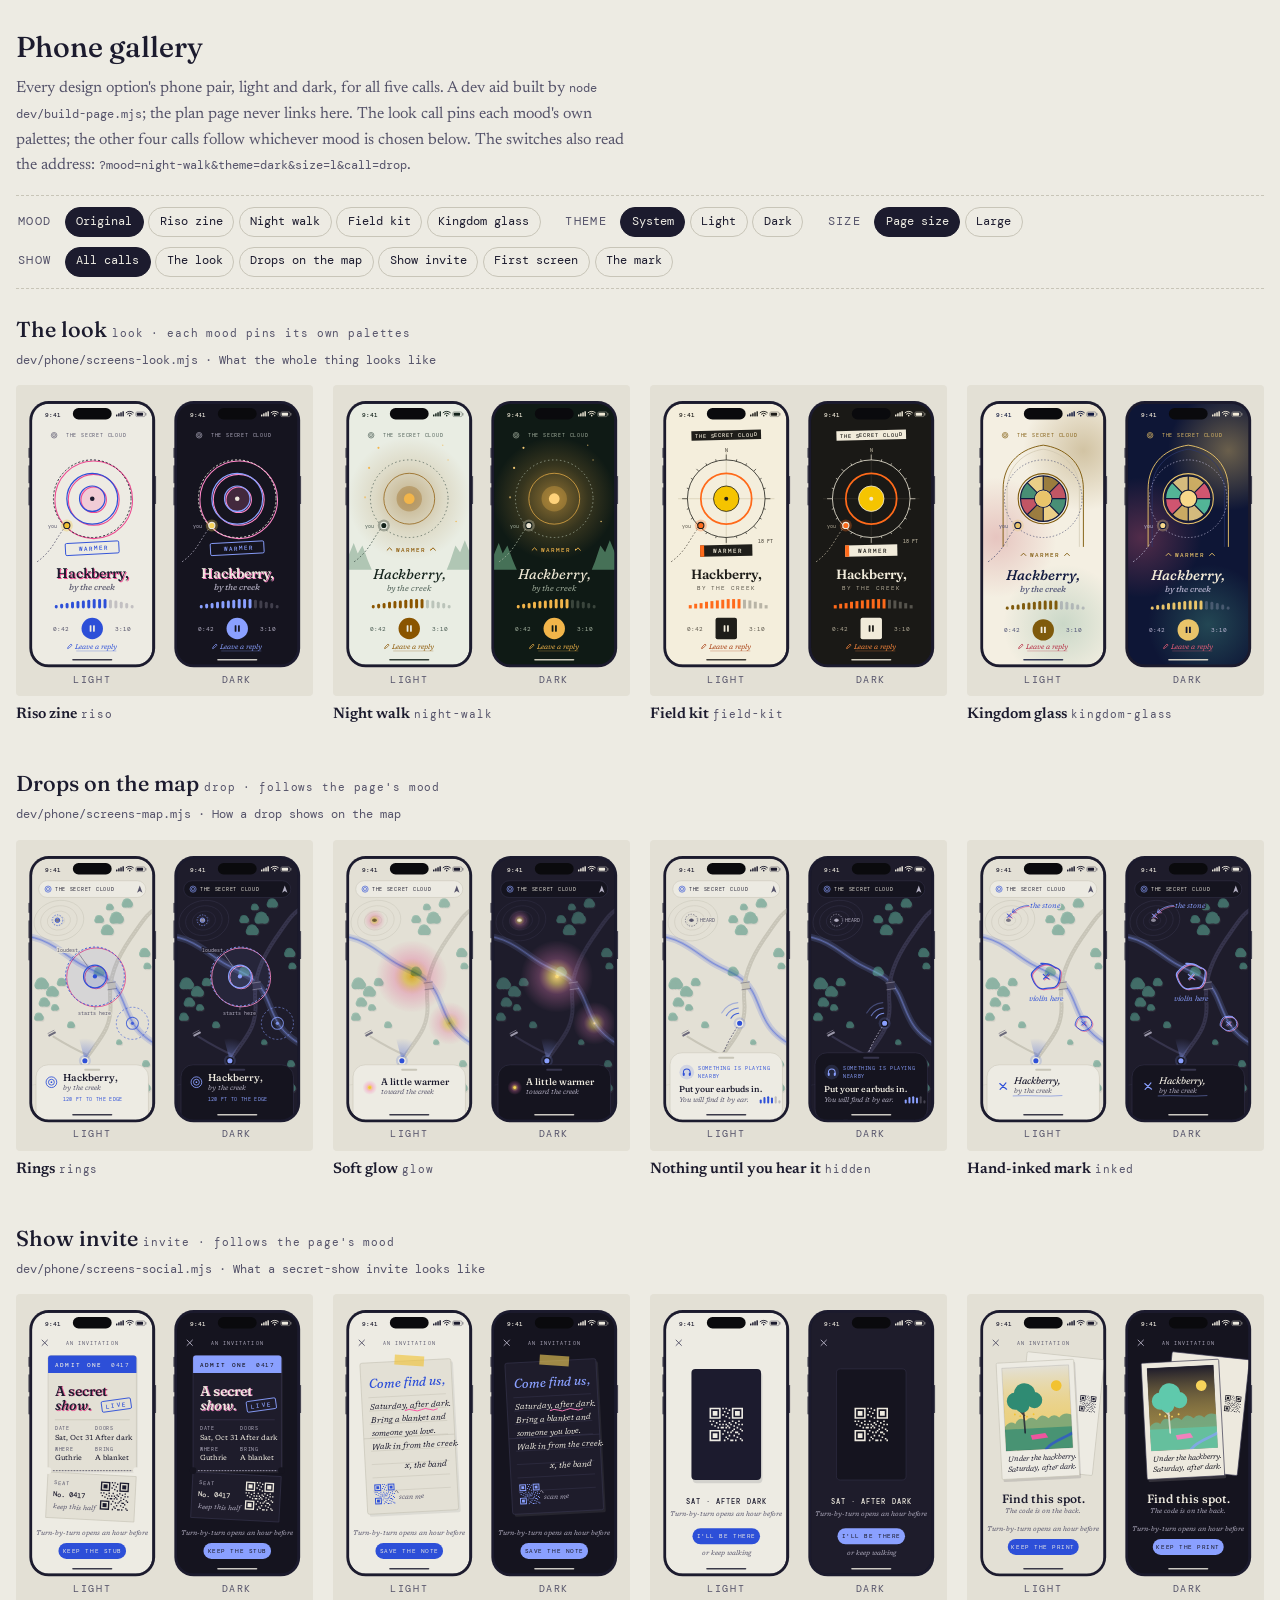
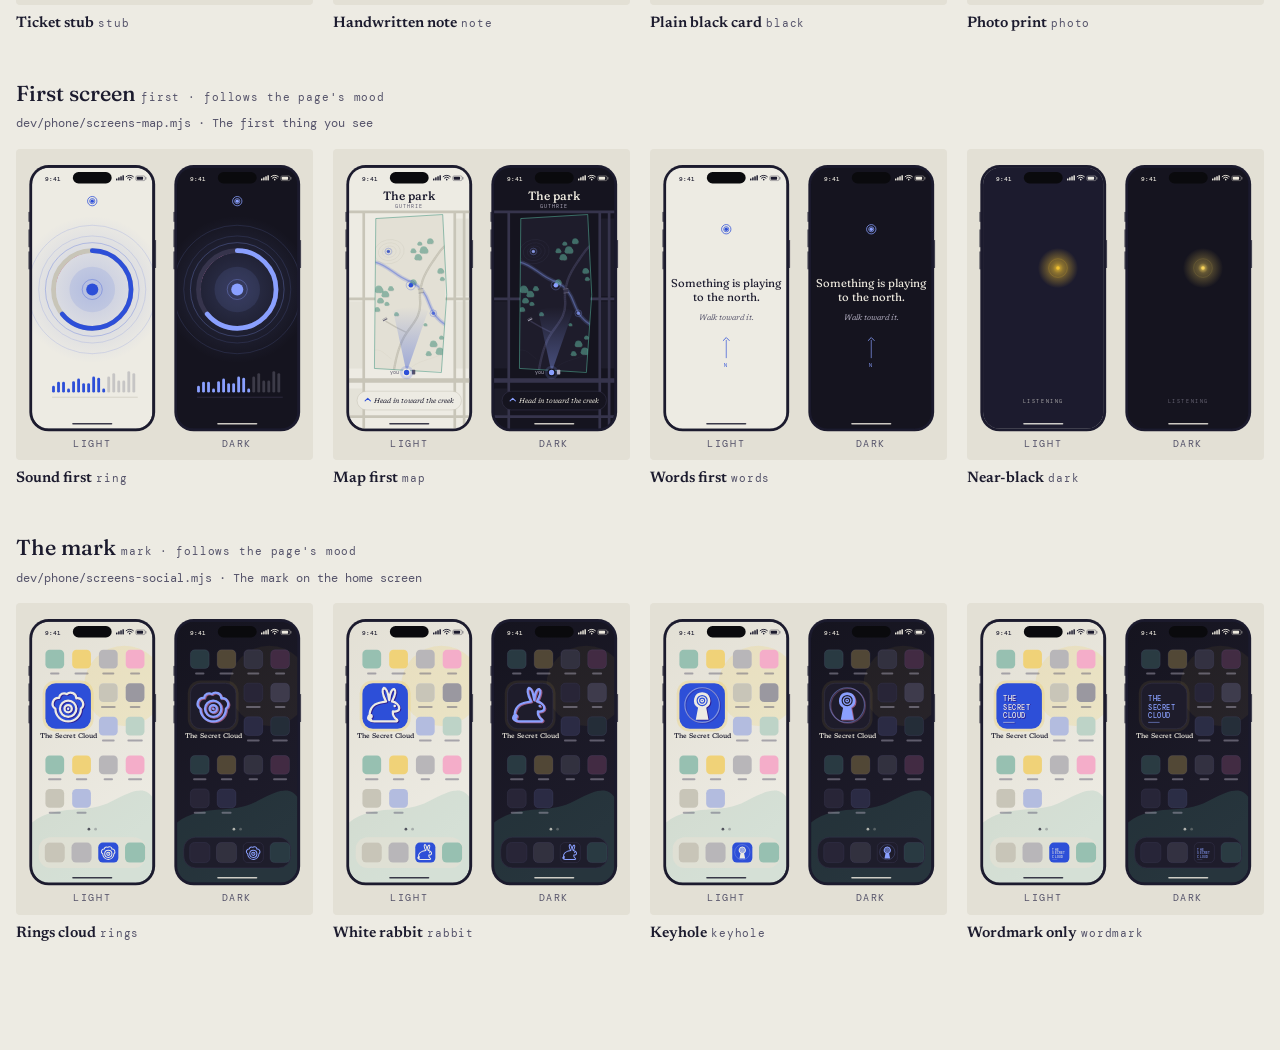
==== dev/phone-gallery.html @ 0e3165d3 "Add design calls with iPhone mockups, mood previews and auto-update Five quiet design calls let Kell" ====
<!doctype html>
<html lang="en">
<head>
  <meta charset="utf-8">
  <meta name="viewport" content="width=device-width, initial-scale=1, viewport-fit=cover">
  <meta name="robots" content="noindex, nofollow">
  <title>Phone gallery</title>
  <link rel="preconnect" href="https://fonts.googleapis.com">
  <link rel="preconnect" href="https://fonts.gstatic.com" crossorigin>
  <link href="https://fonts.googleapis.com/css2?family=DM+Mono:wght@400;500&family=Fraunces:ital,opsz,wght,SOFT,WONK@0,9..144,300..900,0..100,0..1;1,9..144,300..900,0..100,0..1&family=Newsreader:ital,opsz,wght@0,6..72,400..600;1,6..72,400..600&display=swap" rel="stylesheet">
  <link rel="stylesheet" href="../assets/site.css?v=8facd25983">
  <script>
(function () {
  var q = new URLSearchParams(location.search);
  var r = document.documentElement;
  var m = q.get("mood"), t = q.get("theme"), s = q.get("size"), c = q.get("call");
  if (m && ["riso","night-walk","field-kit","kingdom-glass"].indexOf(m) > -1) r.setAttribute("data-mood", m);
  if (t === "light" || t === "dark") r.setAttribute("data-theme", t);
  if (s === "l") r.setAttribute("data-size", "l");
  if (c) r.setAttribute("data-call", c);
})();
  </script>
  <style>
    .gal { max-width: 84rem; margin: 0 auto; padding: 1.5rem max(16px, env(safe-area-inset-left, 0px)) 4rem; }
    .gal h1 { margin: 0 0 .4rem; font-family: var(--font-display); font-weight: 500; font-size: 1.8rem; }
    .gal-intro { margin: 0 0 1rem; color: var(--ink-soft); font-size: 1rem; max-width: 70ch; }
    .gal-intro code, .gal-src { font-family: var(--font-mono); font-size: .78rem; }
    .gal-controls { display: flex; flex-wrap: wrap; gap: .6rem 1.4rem; margin: 0 0 1.5rem; padding: .7rem 0; border-block: 1px dashed var(--line); font-family: var(--font-mono); font-size: .72rem; letter-spacing: .06em; }
    .gal-controls fieldset { display: flex; flex-wrap: wrap; align-items: center; gap: .3rem; margin: 0; padding: 0; border: 0; }
    .gal-controls legend { float: left; margin-right: .4rem; color: var(--ink-soft); text-transform: uppercase; letter-spacing: .12em; }
    .gal-controls button { min-height: 30px; padding: .2rem .65rem; border: 1px solid var(--line); border-radius: 999px; background: none; color: var(--ink); font: inherit; cursor: pointer; }
    .gal-controls button[aria-pressed="true"] { background: var(--ink); border-color: var(--ink); color: var(--paper); }
    .gal-call { margin: 0 0 2.5rem; }
    .gal-call h2 { margin: 0; font-family: var(--font-display); font-weight: 500; font-size: 1.35rem; }
    .gal-key { font-family: var(--font-mono); font-size: .68rem; font-weight: 400; letter-spacing: .08em; color: var(--ink-soft); }
    .gal-src { margin: .2rem 0 .9rem; color: var(--ink-soft); }
    .gal-grid { display: grid; grid-template-columns: repeat(auto-fill, minmax(min(100%, 17rem), 1fr)); gap: 1.25rem; }
    .gal-opt { margin: 0; }
    .gal-opt figcaption { margin-top: .45rem; font-size: .95rem; }
    :root[data-size="l"] .gal-grid { grid-template-columns: repeat(auto-fill, minmax(min(100%, 32rem), 1fr)); }
    :root[data-size="l"] .phone-fig { --phone-w: 15rem; }
    :root[data-call] .gal-call { display: none; }
    :root[data-call="look"] .gal-call[data-call="look"],
    :root[data-call="drop"] .gal-call[data-call="drop"],
    :root[data-call="invite"] .gal-call[data-call="invite"],
    :root[data-call="first"] .gal-call[data-call="first"],
    :root[data-call="mark"] .gal-call[data-call="mark"] { display: block; }
  </style>
</head>
<body>
<div class="gal">
  <h1>Phone gallery</h1>
  <p class="gal-intro">Every design option's phone pair, light and dark, for all five calls. A dev aid built by <code>node dev/build-page.mjs</code>; the plan page never links here. The look call pins each mood's own palettes; the other four calls follow whichever mood is chosen below. The switches also read the address: <code>?mood=night-walk&amp;theme=dark&amp;size=l&amp;call=drop</code>.</p>
  <div class="gal-controls">
    <fieldset data-key="mood"><legend>Mood</legend><button type="button" data-value="">Original</button><button type="button" data-value="riso">Riso zine</button><button type="button" data-value="night-walk">Night walk</button><button type="button" data-value="field-kit">Field kit</button><button type="button" data-value="kingdom-glass">Kingdom glass</button></fieldset>
    <fieldset data-key="theme"><legend>Theme</legend><button type="button" data-value="">System</button><button type="button" data-value="light">Light</button><button type="button" data-value="dark">Dark</button></fieldset>
    <fieldset data-key="size"><legend>Size</legend><button type="button" data-value="">Page size</button><button type="button" data-value="l">Large</button></fieldset>
    <fieldset data-key="call"><legend>Show</legend><button type="button" data-value="">All calls</button><button type="button" data-value="look">The look</button><button type="button" data-value="drop">Drops on the map</button><button type="button" data-value="invite">Show invite</button><button type="button" data-value="first">First screen</button><button type="button" data-value="mark">The mark</button></fieldset>
  </div>
<section class="gal-call" data-call="look" id="call-look">
  <h2>The look <span class="gal-key">look · each mood pins its own palettes</span></h2>
  <p class="gal-src">dev/phone/screens-look.mjs · What the whole thing looks like</p>
  <div class="gal-grid">
  <figure class="gal-opt" id="opt-look-riso">
    <div class="phone-pair" role="img" aria-label="Riso zine: the app on a phone, in light and in dark">
<div class="phone-fig"><svg class="ph ph-light ph-pal-riso-l" viewBox="-2 0 192 398" width="192" height="398" aria-hidden="true" focusable="false">
<defs><clipPath id="ph1-screen"><rect x="4" y="4" width="180" height="390" rx="25"/></clipPath></defs>
<g class="ph-btn"><rect x="-1.4" y="70" width="2.2" height="15" rx="1"/><rect x="-1.4" y="96" width="2.2" height="27" rx="1"/><rect x="-1.4" y="129" width="2.2" height="27" rx="1"/><rect x="187.2" y="112" width="2.2" height="42" rx="1"/></g>
<rect class="ph-body" x="0" y="0" width="188" height="398" rx="29"/>
<g clip-path="url(#ph1-screen)"><g transform="translate(4 4)">
<rect class="sf-bg" x="0" y="0" width="180" height="390"/>

<circle cx="33" cy="47.2" r="4.2" fill="none" class="ss-soft" stroke-width="0.9"/><circle cx="33" cy="47.2" r="2.3100000000000005" fill="none" class="ss-soft" stroke-width="0.9"/><circle cx="33" cy="47.2" r="0.672" class="sf-soft"/><text x="96" y="50" class="t-mono sf-soft" font-size="8" text-anchor="middle" letter-spacing="1.2">THE SECRET CLOUD</text>
<g class="s-blend" transform="translate(2.2 1.6)"><circle cx="90" cy="142" r="58" fill="none" class="ss-accent2" stroke-width="1.6"/><circle cx="90" cy="142" r="38" fill="none" class="ss-accent2" stroke-width="1.6"/><circle cx="90" cy="142" r="19" fill="none" class="ss-accent2" stroke-width="1.6"/></g>
<circle cx="90" cy="142" r="58" fill="none" class="ss-ink" stroke-width="1.3" stroke-dasharray="2 4" stroke-linecap="round"/>
<circle cx="90" cy="142" r="38" fill="none" class="ss-accent" stroke-width="1.8"/>
<circle cx="90" cy="142" r="19" class="sf-accent2" opacity=".2"/>
<circle cx="90" cy="142" r="19" fill="none" class="ss-accent" stroke-width="1.8"/>
<circle cx="90" cy="142" r="3.4" class="sf-ink"/>
<path d="M8 236 C22 226 30 214 36 204 S46 188 52 182" fill="none" class="ss-soft" stroke-width="1.4" stroke-dasharray="1.5 4" stroke-linecap="round" opacity=".8"/><circle cx="52" cy="182" r="9" class="sf-hi" opacity=".3"/><circle cx="52" cy="182" r="4.6" class="sf-hi ss-ink" stroke-width="1.6"/><text x="38" y="186" class="t-mono sf-soft" font-size="8" text-anchor="end">you</text>
<g transform="rotate(-3 90 218)">
  <rect x="50" y="207" width="80" height="18" rx="2" class="sf-bg ss-accent" stroke-width="1.4"/>
  <text x="93" y="219.5" class="t-mono sf-accent" font-size="9" text-anchor="middle" font-weight="500" letter-spacing="1.6">WARMER</text>
</g>
<g class="s-blend" transform="translate(1.8 1.4)"><text x="90" y="260" class="t-display sf-accent2" font-size="21" text-anchor="middle" font-weight="500">Hackberry,</text></g>
<text x="90" y="260" class="t-display sf-ink" font-size="21" text-anchor="middle" font-weight="500">Hackberry,</text>
<text x="90" y="278" class="t-display sf-soft t-italic" font-size="13" text-anchor="middle">by the creek</text>
<rect x="34.0" y="301" width="4.4" height="5" rx="2.2" class="sf-accent"/><rect x="42.1" y="299" width="4.4" height="7" rx="2.2" class="sf-accent"/><rect x="50.2" y="298" width="4.4" height="8" rx="2.2" class="sf-accent"/><rect x="58.3" y="296" width="4.4" height="10" rx="2.2" class="sf-accent"/><rect x="66.4" y="295" width="4.4" height="11" rx="2.2" class="sf-accent"/><rect x="74.5" y="294" width="4.4" height="12" rx="2.2" class="sf-accent"/><rect x="82.6" y="293" width="4.4" height="13" rx="2.2" class="sf-accent"/><rect x="90.7" y="292" width="4.4" height="14" rx="2.2" class="sf-accent"/><rect x="98.8" y="292" width="4.4" height="14" rx="2.2" class="sf-accent"/><rect x="106.9" y="292" width="4.4" height="14" rx="2.2" class="sf-accent"/><rect x="115.0" y="293" width="4.4" height="13" rx="2.2" class="sf-soft" opacity=".28"/><rect x="123.1" y="294" width="4.4" height="12" rx="2.2" class="sf-soft" opacity=".28"/><rect x="131.2" y="296" width="4.4" height="10" rx="2.2" class="sf-soft" opacity=".28"/><rect x="139.3" y="298" width="4.4" height="8" rx="2.2" class="sf-soft" opacity=".28"/><rect x="147.4" y="301" width="4.4" height="5" rx="2.2" class="sf-soft" opacity=".28"/>
<text x="56" y="339" class="t-mono sf-soft" font-size="8.5" text-anchor="end">0:42</text><circle cx="90" cy="336" r="16" class="sf-accent"/><rect x="86.16" y="331.2" width="2.64" height="9.600000000000001" rx="0.6000000000000001" class="sf-bg"/><rect x="91.2" y="331.2" width="2.64" height="9.600000000000001" rx="0.6000000000000001" class="sf-bg"/><text x="124" y="339" class="t-mono sf-soft" font-size="8.5">3:10</text>
<path d="M53.08 365.92 L53.8 363.58 L58.3 359.08 L59.92 360.7 L55.42 365.2 Z" fill="none" class="ss-accent" stroke-width="1" stroke-linejoin="round"/><text x="96" y="366" class="t-body sf-accent t-italic" font-size="10.5" text-anchor="middle">Leave a reply</text><path d="M66 369.5 H126" class="ss-accent" stroke-width=".7" opacity=".6"/>
<g class="ph-status sf-ink"><text x="31" y="19.2" class="t-mono sf-ink" font-size="9" font-weight="500" text-anchor="middle">9:41</text><rect x="125.5" y="16" width="2.2" height="3" rx=".6"/><rect x="128.7" y="14.4" width="2.2" height="4.6" rx=".6"/><rect x="131.9" y="12.8" width="2.2" height="6.2" rx=".6"/><rect x="135.1" y="11.2" width="2.2" height="7.800000000000001" rx=".6"/><path d="M140.6 13.4 A8 8 0 0 1 151.4 13.4 M142.6 15.5 A5 5 0 0 1 149.4 15.5" fill="none" class="ss-ink" stroke-width="1.4" stroke-linecap="round"/><circle cx="146" cy="17.9" r="1.2"/><rect x="155" y="12.3" width="14" height="7" rx="2.1" fill="none" class="ss-ink" stroke-width=".9" opacity=".55"/><rect x="156.4" y="13.7" width="9.6" height="4.2" rx="1.1"/><path d="M170.2 14.6 V17" class="ss-ink" stroke-width="1.2" stroke-linecap="round" opacity=".55"/></g>
<rect x="61" y="6.5" width="58" height="17" rx="8.5" class="ph-island"/>
<rect x="60" y="381.4" width="60" height="2.4" rx="1.2" class="sf-ink ph-home"/>
</g></g>
<rect class="ph-rim" x="3.5" y="3.5" width="181" height="391" rx="25.5" fill="none" stroke-width="1"/>
</svg><span class="phone-cap">Light</span></div>
<div class="phone-fig"><svg class="ph ph-dark ph-pal-riso-d" viewBox="-2 0 192 398" width="192" height="398" aria-hidden="true" focusable="false">
<defs><clipPath id="ph2-screen"><rect x="4" y="4" width="180" height="390" rx="25"/></clipPath></defs>
<g class="ph-btn"><rect x="-1.4" y="70" width="2.2" height="15" rx="1"/><rect x="-1.4" y="96" width="2.2" height="27" rx="1"/><rect x="-1.4" y="129" width="2.2" height="27" rx="1"/><rect x="187.2" y="112" width="2.2" height="42" rx="1"/></g>
<rect class="ph-body" x="0" y="0" width="188" height="398" rx="29"/>
<g clip-path="url(#ph2-screen)"><g transform="translate(4 4)">
<rect class="sf-bg" x="0" y="0" width="180" height="390"/>

<circle cx="33" cy="47.2" r="4.2" fill="none" class="ss-soft" stroke-width="0.9"/><circle cx="33" cy="47.2" r="2.3100000000000005" fill="none" class="ss-soft" stroke-width="0.9"/><circle cx="33" cy="47.2" r="0.672" class="sf-soft"/><text x="96" y="50" class="t-mono sf-soft" font-size="8" text-anchor="middle" letter-spacing="1.2">THE SECRET CLOUD</text>
<g class="s-blend" transform="translate(2.2 1.6)"><circle cx="90" cy="142" r="58" fill="none" class="ss-accent2" stroke-width="1.6"/><circle cx="90" cy="142" r="38" fill="none" class="ss-accent2" stroke-width="1.6"/><circle cx="90" cy="142" r="19" fill="none" class="ss-accent2" stroke-width="1.6"/></g>
<circle cx="90" cy="142" r="58" fill="none" class="ss-ink" stroke-width="1.3" stroke-dasharray="2 4" stroke-linecap="round"/>
<circle cx="90" cy="142" r="38" fill="none" class="ss-accent" stroke-width="1.8"/>
<circle cx="90" cy="142" r="19" class="sf-accent2" opacity=".2"/>
<circle cx="90" cy="142" r="19" fill="none" class="ss-accent" stroke-width="1.8"/>
<circle cx="90" cy="142" r="3.4" class="sf-ink"/>
<path d="M8 236 C22 226 30 214 36 204 S46 188 52 182" fill="none" class="ss-soft" stroke-width="1.4" stroke-dasharray="1.5 4" stroke-linecap="round" opacity=".8"/><circle cx="52" cy="182" r="9" class="sf-hi" opacity=".3"/><circle cx="52" cy="182" r="4.6" class="sf-hi ss-ink" stroke-width="1.6"/><text x="38" y="186" class="t-mono sf-soft" font-size="8" text-anchor="end">you</text>
<g transform="rotate(-3 90 218)">
  <rect x="50" y="207" width="80" height="18" rx="2" class="sf-bg ss-accent" stroke-width="1.4"/>
  <text x="93" y="219.5" class="t-mono sf-accent" font-size="9" text-anchor="middle" font-weight="500" letter-spacing="1.6">WARMER</text>
</g>
<g class="s-blend" transform="translate(1.8 1.4)"><text x="90" y="260" class="t-display sf-accent2" font-size="21" text-anchor="middle" font-weight="500">Hackberry,</text></g>
<text x="90" y="260" class="t-display sf-ink" font-size="21" text-anchor="middle" font-weight="500">Hackberry,</text>
<text x="90" y="278" class="t-display sf-soft t-italic" font-size="13" text-anchor="middle">by the creek</text>
<rect x="34.0" y="301" width="4.4" height="5" rx="2.2" class="sf-accent"/><rect x="42.1" y="299" width="4.4" height="7" rx="2.2" class="sf-accent"/><rect x="50.2" y="298" width="4.4" height="8" rx="2.2" class="sf-accent"/><rect x="58.3" y="296" width="4.4" height="10" rx="2.2" class="sf-accent"/><rect x="66.4" y="295" width="4.4" height="11" rx="2.2" class="sf-accent"/><rect x="74.5" y="294" width="4.4" height="12" rx="2.2" class="sf-accent"/><rect x="82.6" y="293" width="4.4" height="13" rx="2.2" class="sf-accent"/><rect x="90.7" y="292" width="4.4" height="14" rx="2.2" class="sf-accent"/><rect x="98.8" y="292" width="4.4" height="14" rx="2.2" class="sf-accent"/><rect x="106.9" y="292" width="4.4" height="14" rx="2.2" class="sf-accent"/><rect x="115.0" y="293" width="4.4" height="13" rx="2.2" class="sf-soft" opacity=".28"/><rect x="123.1" y="294" width="4.4" height="12" rx="2.2" class="sf-soft" opacity=".28"/><rect x="131.2" y="296" width="4.4" height="10" rx="2.2" class="sf-soft" opacity=".28"/><rect x="139.3" y="298" width="4.4" height="8" rx="2.2" class="sf-soft" opacity=".28"/><rect x="147.4" y="301" width="4.4" height="5" rx="2.2" class="sf-soft" opacity=".28"/>
<text x="56" y="339" class="t-mono sf-soft" font-size="8.5" text-anchor="end">0:42</text><circle cx="90" cy="336" r="16" class="sf-accent"/><rect x="86.16" y="331.2" width="2.64" height="9.600000000000001" rx="0.6000000000000001" class="sf-bg"/><rect x="91.2" y="331.2" width="2.64" height="9.600000000000001" rx="0.6000000000000001" class="sf-bg"/><text x="124" y="339" class="t-mono sf-soft" font-size="8.5">3:10</text>
<path d="M53.08 365.92 L53.8 363.58 L58.3 359.08 L59.92 360.7 L55.42 365.2 Z" fill="none" class="ss-accent" stroke-width="1" stroke-linejoin="round"/><text x="96" y="366" class="t-body sf-accent t-italic" font-size="10.5" text-anchor="middle">Leave a reply</text><path d="M66 369.5 H126" class="ss-accent" stroke-width=".7" opacity=".6"/>
<g class="ph-status sf-ink"><text x="31" y="19.2" class="t-mono sf-ink" font-size="9" font-weight="500" text-anchor="middle">9:41</text><rect x="125.5" y="16" width="2.2" height="3" rx=".6"/><rect x="128.7" y="14.4" width="2.2" height="4.6" rx=".6"/><rect x="131.9" y="12.8" width="2.2" height="6.2" rx=".6"/><rect x="135.1" y="11.2" width="2.2" height="7.800000000000001" rx=".6"/><path d="M140.6 13.4 A8 8 0 0 1 151.4 13.4 M142.6 15.5 A5 5 0 0 1 149.4 15.5" fill="none" class="ss-ink" stroke-width="1.4" stroke-linecap="round"/><circle cx="146" cy="17.9" r="1.2"/><rect x="155" y="12.3" width="14" height="7" rx="2.1" fill="none" class="ss-ink" stroke-width=".9" opacity=".55"/><rect x="156.4" y="13.7" width="9.6" height="4.2" rx="1.1"/><path d="M170.2 14.6 V17" class="ss-ink" stroke-width="1.2" stroke-linecap="round" opacity=".55"/></g>
<rect x="61" y="6.5" width="58" height="17" rx="8.5" class="ph-island"/>
<rect x="60" y="381.4" width="60" height="2.4" rx="1.2" class="sf-ink ph-home"/>
</g></g>
<rect class="ph-rim" x="3.5" y="3.5" width="181" height="391" rx="25.5" fill="none" stroke-width="1"/>
</svg><span class="phone-cap">Dark</span></div>
</div>
    <figcaption><strong>Riso zine</strong> <span class="gal-key">riso</span></figcaption>
  </figure>
  <figure class="gal-opt" id="opt-look-night-walk">
    <div class="phone-pair" role="img" aria-label="Night walk: the app on a phone, in light and in dark">
<div class="phone-fig"><svg class="ph ph-light ph-pal-night-l" viewBox="-2 0 192 398" width="192" height="398" aria-hidden="true" focusable="false">
<defs><clipPath id="ph3-screen"><rect x="4" y="4" width="180" height="390" rx="25"/></clipPath></defs>
<g class="ph-btn"><rect x="-1.4" y="70" width="2.2" height="15" rx="1"/><rect x="-1.4" y="96" width="2.2" height="27" rx="1"/><rect x="-1.4" y="129" width="2.2" height="27" rx="1"/><rect x="187.2" y="112" width="2.2" height="42" rx="1"/></g>
<rect class="ph-body" x="0" y="0" width="188" height="398" rx="29"/>
<g clip-path="url(#ph3-screen)"><g transform="translate(4 4)">
<rect class="sf-bg" x="0" y="0" width="180" height="390"/>

<defs><radialGradient id="ph3-lantern" cx=".5" cy=".5" r=".5">
  <stop offset="0" class="sg-accent" stop-opacity="0.4"/>
  <stop offset=".55" class="sg-accent" stop-opacity="0.128"/>
  <stop offset="1" class="sg-accent" stop-opacity="0"/>
</radialGradient></defs>
<circle cx="90" cy="142" r="92" fill="url(#ph3-lantern)"/>
<path d="M-2 248 V230 L7 208 L13 224 L20 212 L28 234 L34 248 Z M182 248 V226 L173 204 L166 222 L159 212 L151 236 L146 248 Z" class="sf-moss" opacity="0.3"/>
<circle cx="33" cy="47.2" r="4.2" fill="none" class="ss-soft" stroke-width="0.9"/><circle cx="33" cy="47.2" r="2.3100000000000005" fill="none" class="ss-soft" stroke-width="0.9"/><circle cx="33" cy="47.2" r="0.672" class="sf-soft"/><text x="96" y="50" class="t-mono sf-soft" font-size="8" text-anchor="middle" letter-spacing="1.2">THE SECRET CLOUD</text>
<circle cx="90" cy="142" r="58" fill="none" class="ss-soft" stroke-width="1.1" stroke-dasharray="1 5" stroke-linecap="round"/>
<circle cx="90" cy="142" r="38" fill="none" class="ss-accent" stroke-width="1.4" opacity=".75"/>
<circle cx="90" cy="142" r="19" class="sf-accent" opacity=".3"/>
<circle cx="90" cy="142" r="8" class="sf-hi"/>
<circle cx="30" cy="96" r="1.6" class="sf-hi" opacity="0.95"/><circle cx="148" cy="84" r="1.1" class="sf-hi" opacity="0.6"/><circle cx="160" cy="176" r="1.1" class="sf-hi" opacity="0.95"/><circle cx="24" cy="140" r="1.6" class="sf-hi" opacity="0.6"/><circle cx="122" cy="218" r="1.1" class="sf-hi" opacity="0.95"/><circle cx="140" cy="62" r="1.1" class="sf-hi" opacity="0.6"/><circle cx="44" cy="66" r="1.6" class="sf-hi" opacity="0.95"/>
<path d="M8 236 C22 226 30 214 36 204 S46 188 52 182" fill="none" class="ss-soft" stroke-width="1.4" stroke-dasharray="1.5 4" stroke-linecap="round" opacity=".8"/><circle cx="52" cy="182" r="9" class="sf-ink" opacity=".3"/><circle cx="52" cy="182" r="4.6" class="sf-ink ss-bg" stroke-width="1.6"/><text x="38" y="186" class="t-mono sf-soft" font-size="8" text-anchor="end">you</text>
<path d="M57 218.9 L60.5 215.4 L64 218.9" fill="none" class="ss-accent" stroke-width="1.4" stroke-linecap="round" stroke-linejoin="round"/><text x="93" y="221" class="t-mono sf-accent" font-size="9" text-anchor="middle" font-weight="500" letter-spacing="1.6">WARMER</text><path d="M122 218.9 L125.5 215.4 L129 218.9" fill="none" class="ss-accent" stroke-width="1.4" stroke-linecap="round" stroke-linejoin="round"/>
<text x="90" y="262" class="t-display sf-ink t-italic" font-size="21" text-anchor="middle" font-weight="400">Hackberry,</text>
<text x="90" y="280" class="t-body sf-soft t-italic" font-size="12.5" text-anchor="middle">by the creek</text>
<rect x="34.0" y="301" width="4.4" height="5" rx="2.2" class="sf-accent"/><rect x="42.1" y="299" width="4.4" height="7" rx="2.2" class="sf-accent"/><rect x="50.2" y="298" width="4.4" height="8" rx="2.2" class="sf-accent"/><rect x="58.3" y="296" width="4.4" height="10" rx="2.2" class="sf-accent"/><rect x="66.4" y="295" width="4.4" height="11" rx="2.2" class="sf-accent"/><rect x="74.5" y="294" width="4.4" height="12" rx="2.2" class="sf-accent"/><rect x="82.6" y="293" width="4.4" height="13" rx="2.2" class="sf-accent"/><rect x="90.7" y="292" width="4.4" height="14" rx="2.2" class="sf-accent"/><rect x="98.8" y="292" width="4.4" height="14" rx="2.2" class="sf-accent"/><rect x="106.9" y="292" width="4.4" height="14" rx="2.2" class="sf-accent"/><rect x="115.0" y="293" width="4.4" height="13" rx="2.2" class="sf-soft" opacity=".28"/><rect x="123.1" y="294" width="4.4" height="12" rx="2.2" class="sf-soft" opacity=".28"/><rect x="131.2" y="296" width="4.4" height="10" rx="2.2" class="sf-soft" opacity=".28"/><rect x="139.3" y="298" width="4.4" height="8" rx="2.2" class="sf-soft" opacity=".28"/><rect x="147.4" y="301" width="4.4" height="5" rx="2.2" class="sf-soft" opacity=".28"/>
<text x="56" y="339" class="t-mono sf-soft" font-size="8.5" text-anchor="end">0:42</text><circle cx="90" cy="336" r="16" class="sf-accent"/><rect x="86.16" y="331.2" width="2.64" height="9.600000000000001" rx="0.6000000000000001" class="sf-bg"/><rect x="91.2" y="331.2" width="2.64" height="9.600000000000001" rx="0.6000000000000001" class="sf-bg"/><text x="124" y="339" class="t-mono sf-soft" font-size="8.5">3:10</text>
<path d="M53.08 365.92 L53.8 363.58 L58.3 359.08 L59.92 360.7 L55.42 365.2 Z" fill="none" class="ss-accent" stroke-width="1" stroke-linejoin="round"/><text x="96" y="366" class="t-body sf-accent t-italic" font-size="10.5" text-anchor="middle">Leave a reply</text><path d="M66 369.5 H126" class="ss-accent" stroke-width=".7" opacity=".6"/>
<g class="ph-status sf-ink"><text x="31" y="19.2" class="t-mono sf-ink" font-size="9" font-weight="500" text-anchor="middle">9:41</text><rect x="125.5" y="16" width="2.2" height="3" rx=".6"/><rect x="128.7" y="14.4" width="2.2" height="4.6" rx=".6"/><rect x="131.9" y="12.8" width="2.2" height="6.2" rx=".6"/><rect x="135.1" y="11.2" width="2.2" height="7.800000000000001" rx=".6"/><path d="M140.6 13.4 A8 8 0 0 1 151.4 13.4 M142.6 15.5 A5 5 0 0 1 149.4 15.5" fill="none" class="ss-ink" stroke-width="1.4" stroke-linecap="round"/><circle cx="146" cy="17.9" r="1.2"/><rect x="155" y="12.3" width="14" height="7" rx="2.1" fill="none" class="ss-ink" stroke-width=".9" opacity=".55"/><rect x="156.4" y="13.7" width="9.6" height="4.2" rx="1.1"/><path d="M170.2 14.6 V17" class="ss-ink" stroke-width="1.2" stroke-linecap="round" opacity=".55"/></g>
<rect x="61" y="6.5" width="58" height="17" rx="8.5" class="ph-island"/>
<rect x="60" y="381.4" width="60" height="2.4" rx="1.2" class="sf-ink ph-home"/>
</g></g>
<rect class="ph-rim" x="3.5" y="3.5" width="181" height="391" rx="25.5" fill="none" stroke-width="1"/>
</svg><span class="phone-cap">Light</span></div>
<div class="phone-fig"><svg class="ph ph-dark ph-pal-night-d" viewBox="-2 0 192 398" width="192" height="398" aria-hidden="true" focusable="false">
<defs><clipPath id="ph4-screen"><rect x="4" y="4" width="180" height="390" rx="25"/></clipPath></defs>
<g class="ph-btn"><rect x="-1.4" y="70" width="2.2" height="15" rx="1"/><rect x="-1.4" y="96" width="2.2" height="27" rx="1"/><rect x="-1.4" y="129" width="2.2" height="27" rx="1"/><rect x="187.2" y="112" width="2.2" height="42" rx="1"/></g>
<rect class="ph-body" x="0" y="0" width="188" height="398" rx="29"/>
<g clip-path="url(#ph4-screen)"><g transform="translate(4 4)">
<rect class="sf-bg" x="0" y="0" width="180" height="390"/>

<defs><radialGradient id="ph4-lantern" cx=".5" cy=".5" r=".5">
  <stop offset="0" class="sg-accent" stop-opacity="0.55"/>
  <stop offset=".55" class="sg-accent" stop-opacity="0.17600000000000002"/>
  <stop offset="1" class="sg-accent" stop-opacity="0"/>
</radialGradient></defs>
<circle cx="90" cy="142" r="92" fill="url(#ph4-lantern)"/>
<path d="M-2 248 V230 L7 208 L13 224 L20 212 L28 234 L34 248 Z M182 248 V226 L173 204 L166 222 L159 212 L151 236 L146 248 Z" class="sf-moss" opacity="0.5"/>
<circle cx="33" cy="47.2" r="4.2" fill="none" class="ss-soft" stroke-width="0.9"/><circle cx="33" cy="47.2" r="2.3100000000000005" fill="none" class="ss-soft" stroke-width="0.9"/><circle cx="33" cy="47.2" r="0.672" class="sf-soft"/><text x="96" y="50" class="t-mono sf-soft" font-size="8" text-anchor="middle" letter-spacing="1.2">THE SECRET CLOUD</text>
<circle cx="90" cy="142" r="58" fill="none" class="ss-soft" stroke-width="1.1" stroke-dasharray="1 5" stroke-linecap="round"/>
<circle cx="90" cy="142" r="38" fill="none" class="ss-accent" stroke-width="1.4" opacity=".75"/>
<circle cx="90" cy="142" r="19" class="sf-accent" opacity=".3"/>
<circle cx="90" cy="142" r="8" class="sf-hi"/>
<circle cx="30" cy="96" r="1.6" class="sf-hi" opacity="0.95"/><circle cx="148" cy="84" r="1.1" class="sf-hi" opacity="0.6"/><circle cx="160" cy="176" r="1.1" class="sf-hi" opacity="0.95"/><circle cx="24" cy="140" r="1.6" class="sf-hi" opacity="0.6"/><circle cx="122" cy="218" r="1.1" class="sf-hi" opacity="0.95"/><circle cx="140" cy="62" r="1.1" class="sf-hi" opacity="0.6"/><circle cx="44" cy="66" r="1.6" class="sf-hi" opacity="0.95"/>
<path d="M8 236 C22 226 30 214 36 204 S46 188 52 182" fill="none" class="ss-soft" stroke-width="1.4" stroke-dasharray="1.5 4" stroke-linecap="round" opacity=".8"/><circle cx="52" cy="182" r="9" class="sf-ink" opacity=".3"/><circle cx="52" cy="182" r="4.6" class="sf-ink ss-bg" stroke-width="1.6"/><text x="38" y="186" class="t-mono sf-soft" font-size="8" text-anchor="end">you</text>
<path d="M57 218.9 L60.5 215.4 L64 218.9" fill="none" class="ss-accent" stroke-width="1.4" stroke-linecap="round" stroke-linejoin="round"/><text x="93" y="221" class="t-mono sf-accent" font-size="9" text-anchor="middle" font-weight="500" letter-spacing="1.6">WARMER</text><path d="M122 218.9 L125.5 215.4 L129 218.9" fill="none" class="ss-accent" stroke-width="1.4" stroke-linecap="round" stroke-linejoin="round"/>
<text x="90" y="262" class="t-display sf-ink t-italic" font-size="21" text-anchor="middle" font-weight="400">Hackberry,</text>
<text x="90" y="280" class="t-body sf-soft t-italic" font-size="12.5" text-anchor="middle">by the creek</text>
<rect x="34.0" y="301" width="4.4" height="5" rx="2.2" class="sf-accent"/><rect x="42.1" y="299" width="4.4" height="7" rx="2.2" class="sf-accent"/><rect x="50.2" y="298" width="4.4" height="8" rx="2.2" class="sf-accent"/><rect x="58.3" y="296" width="4.4" height="10" rx="2.2" class="sf-accent"/><rect x="66.4" y="295" width="4.4" height="11" rx="2.2" class="sf-accent"/><rect x="74.5" y="294" width="4.4" height="12" rx="2.2" class="sf-accent"/><rect x="82.6" y="293" width="4.4" height="13" rx="2.2" class="sf-accent"/><rect x="90.7" y="292" width="4.4" height="14" rx="2.2" class="sf-accent"/><rect x="98.8" y="292" width="4.4" height="14" rx="2.2" class="sf-accent"/><rect x="106.9" y="292" width="4.4" height="14" rx="2.2" class="sf-accent"/><rect x="115.0" y="293" width="4.4" height="13" rx="2.2" class="sf-soft" opacity=".28"/><rect x="123.1" y="294" width="4.4" height="12" rx="2.2" class="sf-soft" opacity=".28"/><rect x="131.2" y="296" width="4.4" height="10" rx="2.2" class="sf-soft" opacity=".28"/><rect x="139.3" y="298" width="4.4" height="8" rx="2.2" class="sf-soft" opacity=".28"/><rect x="147.4" y="301" width="4.4" height="5" rx="2.2" class="sf-soft" opacity=".28"/>
<text x="56" y="339" class="t-mono sf-soft" font-size="8.5" text-anchor="end">0:42</text><circle cx="90" cy="336" r="16" class="sf-accent"/><rect x="86.16" y="331.2" width="2.64" height="9.600000000000001" rx="0.6000000000000001" class="sf-bg"/><rect x="91.2" y="331.2" width="2.64" height="9.600000000000001" rx="0.6000000000000001" class="sf-bg"/><text x="124" y="339" class="t-mono sf-soft" font-size="8.5">3:10</text>
<path d="M53.08 365.92 L53.8 363.58 L58.3 359.08 L59.92 360.7 L55.42 365.2 Z" fill="none" class="ss-accent" stroke-width="1" stroke-linejoin="round"/><text x="96" y="366" class="t-body sf-accent t-italic" font-size="10.5" text-anchor="middle">Leave a reply</text><path d="M66 369.5 H126" class="ss-accent" stroke-width=".7" opacity=".6"/>
<g class="ph-status sf-ink"><text x="31" y="19.2" class="t-mono sf-ink" font-size="9" font-weight="500" text-anchor="middle">9:41</text><rect x="125.5" y="16" width="2.2" height="3" rx=".6"/><rect x="128.7" y="14.4" width="2.2" height="4.6" rx=".6"/><rect x="131.9" y="12.8" width="2.2" height="6.2" rx=".6"/><rect x="135.1" y="11.2" width="2.2" height="7.800000000000001" rx=".6"/><path d="M140.6 13.4 A8 8 0 0 1 151.4 13.4 M142.6 15.5 A5 5 0 0 1 149.4 15.5" fill="none" class="ss-ink" stroke-width="1.4" stroke-linecap="round"/><circle cx="146" cy="17.9" r="1.2"/><rect x="155" y="12.3" width="14" height="7" rx="2.1" fill="none" class="ss-ink" stroke-width=".9" opacity=".55"/><rect x="156.4" y="13.7" width="9.6" height="4.2" rx="1.1"/><path d="M170.2 14.6 V17" class="ss-ink" stroke-width="1.2" stroke-linecap="round" opacity=".55"/></g>
<rect x="61" y="6.5" width="58" height="17" rx="8.5" class="ph-island"/>
<rect x="60" y="381.4" width="60" height="2.4" rx="1.2" class="sf-ink ph-home"/>
</g></g>
<rect class="ph-rim" x="3.5" y="3.5" width="181" height="391" rx="25.5" fill="none" stroke-width="1"/>
</svg><span class="phone-cap">Dark</span></div>
</div>
    <figcaption><strong>Night walk</strong> <span class="gal-key">night-walk</span></figcaption>
  </figure>
  <figure class="gal-opt" id="opt-look-field-kit">
    <div class="phone-pair" role="img" aria-label="Field kit: the app on a phone, in light and in dark">
<div class="phone-fig"><svg class="ph ph-light ph-pal-field-l" viewBox="-2 0 192 398" width="192" height="398" aria-hidden="true" focusable="false">
<defs><clipPath id="ph5-screen"><rect x="4" y="4" width="180" height="390" rx="25"/></clipPath></defs>
<g class="ph-btn"><rect x="-1.4" y="70" width="2.2" height="15" rx="1"/><rect x="-1.4" y="96" width="2.2" height="27" rx="1"/><rect x="-1.4" y="129" width="2.2" height="27" rx="1"/><rect x="187.2" y="112" width="2.2" height="42" rx="1"/></g>
<rect class="ph-body" x="0" y="0" width="188" height="398" rx="29"/>
<g clip-path="url(#ph5-screen)"><g transform="translate(4 4)">
<rect class="sf-bg" x="0" y="0" width="180" height="390"/>

<g transform="rotate(-1.5 90 48)">
  <rect x="38" y="40" width="104" height="14" class="sf-ink"/>
  <text x="90" y="50" class="t-mono sf-bg" font-size="8" text-anchor="middle" font-weight="500" letter-spacing="1.4">THE SECRET CLOUD</text>
</g>
<path d="M18 142 H162 M90 70 V214" class="ss-line" stroke-width=".9"/>
<path d="M148.0 142.0 L156.0 142.0 M146.0 157.0 L148.9 157.8 M140.2 171.0 L142.8 172.5 M131.0 183.0 L134.5 186.5 M119.0 192.2 L120.5 194.8 M105.0 198.0 L105.8 200.9 M90.0 200.0 L90.0 208.0 M75.0 198.0 L74.2 200.9 M61.0 192.2 L59.5 194.8 M49.0 183.0 L45.5 186.5 M39.8 171.0 L37.2 172.5 M34.0 157.0 L31.1 157.8 M32.0 142.0 L24.0 142.0 M34.0 127.0 L31.1 126.2 M39.8 113.0 L37.2 111.5 M49.0 101.0 L45.5 97.5 M61.0 91.8 L59.5 89.2 M75.0 86.0 L74.2 83.1 M90.0 84.0 L90.0 76.0 M105.0 86.0 L105.8 83.1 M119.0 91.8 L120.5 89.2 M131.0 101.0 L134.5 97.5 M140.2 113.0 L142.8 111.5 M146.0 127.0 L148.9 126.2" class="ss-ink" stroke-width="1"/>
<circle cx="90" cy="142" r="58" fill="none" class="ss-ink" stroke-width="1.2"/>
<circle cx="90" cy="142" r="38" fill="none" class="ss-accent2" stroke-width="2.6"/>
<circle cx="90" cy="142" r="19" class="sf-hi"/>
<circle cx="90" cy="142" r="19" fill="none" class="ss-ink" stroke-width="1.2"/>
<circle cx="90" cy="142" r="3" class="sf-ink"/>
<text x="90" y="72" class="t-mono sf-soft" font-size="8" text-anchor="middle" font-weight="500">N</text>
<text x="137" y="208" class="t-mono sf-soft" font-size="8" font-weight="500">18 FT</text>
<path d="M8 236 C22 226 30 214 36 204 S46 188 52 182" fill="none" class="ss-soft" stroke-width="1.4" stroke-dasharray="1.5 4" stroke-linecap="round" opacity=".8"/><circle cx="52" cy="182" r="9" class="sf-accent2" opacity=".3"/><circle cx="52" cy="182" r="4.6" class="sf-accent2 ss-ink" stroke-width="1.6"/><text x="38" y="186" class="t-mono sf-soft" font-size="8" text-anchor="end">you</text>
<g transform="rotate(-1.2 90 220)">
  <rect x="51" y="211" width="78" height="17" class="sf-ink"/>
  <rect x="51" y="211" width="6" height="17" class="sf-accent2"/>
  <text x="93" y="223" class="t-mono sf-bg" font-size="9" text-anchor="middle" font-weight="500" letter-spacing="1.6">WARMER</text>
</g>
<text x="90" y="262" class="t-display sf-ink" font-size="20" text-anchor="middle" font-weight="600">Hackberry,</text>
<text x="90" y="279" class="t-mono sf-soft" font-size="8.5" text-anchor="middle" letter-spacing="1.4">BY THE CREEK</text>
<rect x="34.0" y="301" width="4.4" height="5" rx="0" class="sf-accent2"/><rect x="42.1" y="299" width="4.4" height="7" rx="0" class="sf-accent2"/><rect x="50.2" y="298" width="4.4" height="8" rx="0" class="sf-accent2"/><rect x="58.3" y="296" width="4.4" height="10" rx="0" class="sf-accent2"/><rect x="66.4" y="295" width="4.4" height="11" rx="0" class="sf-accent2"/><rect x="74.5" y="294" width="4.4" height="12" rx="0" class="sf-accent2"/><rect x="82.6" y="293" width="4.4" height="13" rx="0" class="sf-accent2"/><rect x="90.7" y="292" width="4.4" height="14" rx="0" class="sf-accent2"/><rect x="98.8" y="292" width="4.4" height="14" rx="0" class="sf-accent2"/><rect x="106.9" y="292" width="4.4" height="14" rx="0" class="sf-accent2"/><rect x="115.0" y="293" width="4.4" height="13" rx="0" class="sf-ink" opacity=".28"/><rect x="123.1" y="294" width="4.4" height="12" rx="0" class="sf-ink" opacity=".28"/><rect x="131.2" y="296" width="4.4" height="10" rx="0" class="sf-ink" opacity=".28"/><rect x="139.3" y="298" width="4.4" height="8" rx="0" class="sf-ink" opacity=".28"/><rect x="147.4" y="301" width="4.4" height="5" rx="0" class="sf-ink" opacity=".28"/>
<text x="56" y="339" class="t-mono sf-soft" font-size="8.5" text-anchor="end">0:42</text><rect x="74" y="320" width="32" height="32" rx="3" class="sf-ink"/><rect x="86.16" y="331.2" width="2.64" height="9.600000000000001" rx="0.6000000000000001" class="sf-bg"/><rect x="91.2" y="331.2" width="2.64" height="9.600000000000001" rx="0.6000000000000001" class="sf-bg"/><text x="124" y="339" class="t-mono sf-soft" font-size="8.5">3:10</text>
<path d="M53.08 365.92 L53.8 363.58 L58.3 359.08 L59.92 360.7 L55.42 365.2 Z" fill="none" class="ss-accent" stroke-width="1" stroke-linejoin="round"/><text x="96" y="366" class="t-body sf-accent t-italic" font-size="10.5" text-anchor="middle">Leave a reply</text><path d="M66 369.5 H126" class="ss-accent" stroke-width=".7" opacity=".6"/>
<g class="ph-status sf-ink"><text x="31" y="19.2" class="t-mono sf-ink" font-size="9" font-weight="500" text-anchor="middle">9:41</text><rect x="125.5" y="16" width="2.2" height="3" rx=".6"/><rect x="128.7" y="14.4" width="2.2" height="4.6" rx=".6"/><rect x="131.9" y="12.8" width="2.2" height="6.2" rx=".6"/><rect x="135.1" y="11.2" width="2.2" height="7.800000000000001" rx=".6"/><path d="M140.6 13.4 A8 8 0 0 1 151.4 13.4 M142.6 15.5 A5 5 0 0 1 149.4 15.5" fill="none" class="ss-ink" stroke-width="1.4" stroke-linecap="round"/><circle cx="146" cy="17.9" r="1.2"/><rect x="155" y="12.3" width="14" height="7" rx="2.1" fill="none" class="ss-ink" stroke-width=".9" opacity=".55"/><rect x="156.4" y="13.7" width="9.6" height="4.2" rx="1.1"/><path d="M170.2 14.6 V17" class="ss-ink" stroke-width="1.2" stroke-linecap="round" opacity=".55"/></g>
<rect x="61" y="6.5" width="58" height="17" rx="8.5" class="ph-island"/>
<rect x="60" y="381.4" width="60" height="2.4" rx="1.2" class="sf-ink ph-home"/>
</g></g>
<rect class="ph-rim" x="3.5" y="3.5" width="181" height="391" rx="25.5" fill="none" stroke-width="1"/>
</svg><span class="phone-cap">Light</span></div>
<div class="phone-fig"><svg class="ph ph-dark ph-pal-field-d" viewBox="-2 0 192 398" width="192" height="398" aria-hidden="true" focusable="false">
<defs><clipPath id="ph6-screen"><rect x="4" y="4" width="180" height="390" rx="25"/></clipPath></defs>
<g class="ph-btn"><rect x="-1.4" y="70" width="2.2" height="15" rx="1"/><rect x="-1.4" y="96" width="2.2" height="27" rx="1"/><rect x="-1.4" y="129" width="2.2" height="27" rx="1"/><rect x="187.2" y="112" width="2.2" height="42" rx="1"/></g>
<rect class="ph-body" x="0" y="0" width="188" height="398" rx="29"/>
<g clip-path="url(#ph6-screen)"><g transform="translate(4 4)">
<rect class="sf-bg" x="0" y="0" width="180" height="390"/>

<g transform="rotate(-1.5 90 48)">
  <rect x="38" y="40" width="104" height="14" class="sf-ink"/>
  <text x="90" y="50" class="t-mono sf-bg" font-size="8" text-anchor="middle" font-weight="500" letter-spacing="1.4">THE SECRET CLOUD</text>
</g>
<path d="M18 142 H162 M90 70 V214" class="ss-line" stroke-width=".9"/>
<path d="M148.0 142.0 L156.0 142.0 M146.0 157.0 L148.9 157.8 M140.2 171.0 L142.8 172.5 M131.0 183.0 L134.5 186.5 M119.0 192.2 L120.5 194.8 M105.0 198.0 L105.8 200.9 M90.0 200.0 L90.0 208.0 M75.0 198.0 L74.2 200.9 M61.0 192.2 L59.5 194.8 M49.0 183.0 L45.5 186.5 M39.8 171.0 L37.2 172.5 M34.0 157.0 L31.1 157.8 M32.0 142.0 L24.0 142.0 M34.0 127.0 L31.1 126.2 M39.8 113.0 L37.2 111.5 M49.0 101.0 L45.5 97.5 M61.0 91.8 L59.5 89.2 M75.0 86.0 L74.2 83.1 M90.0 84.0 L90.0 76.0 M105.0 86.0 L105.8 83.1 M119.0 91.8 L120.5 89.2 M131.0 101.0 L134.5 97.5 M140.2 113.0 L142.8 111.5 M146.0 127.0 L148.9 126.2" class="ss-ink" stroke-width="1"/>
<circle cx="90" cy="142" r="58" fill="none" class="ss-ink" stroke-width="1.2"/>
<circle cx="90" cy="142" r="38" fill="none" class="ss-accent2" stroke-width="2.6"/>
<circle cx="90" cy="142" r="19" class="sf-hi"/>
<circle cx="90" cy="142" r="19" fill="none" class="ss-ink" stroke-width="1.2"/>
<circle cx="90" cy="142" r="3" class="sf-ink"/>
<text x="90" y="72" class="t-mono sf-soft" font-size="8" text-anchor="middle" font-weight="500">N</text>
<text x="137" y="208" class="t-mono sf-soft" font-size="8" font-weight="500">18 FT</text>
<path d="M8 236 C22 226 30 214 36 204 S46 188 52 182" fill="none" class="ss-soft" stroke-width="1.4" stroke-dasharray="1.5 4" stroke-linecap="round" opacity=".8"/><circle cx="52" cy="182" r="9" class="sf-accent2" opacity=".3"/><circle cx="52" cy="182" r="4.6" class="sf-accent2 ss-ink" stroke-width="1.6"/><text x="38" y="186" class="t-mono sf-soft" font-size="8" text-anchor="end">you</text>
<g transform="rotate(-1.2 90 220)">
  <rect x="51" y="211" width="78" height="17" class="sf-ink"/>
  <rect x="51" y="211" width="6" height="17" class="sf-accent2"/>
  <text x="93" y="223" class="t-mono sf-bg" font-size="9" text-anchor="middle" font-weight="500" letter-spacing="1.6">WARMER</text>
</g>
<text x="90" y="262" class="t-display sf-ink" font-size="20" text-anchor="middle" font-weight="600">Hackberry,</text>
<text x="90" y="279" class="t-mono sf-soft" font-size="8.5" text-anchor="middle" letter-spacing="1.4">BY THE CREEK</text>
<rect x="34.0" y="301" width="4.4" height="5" rx="0" class="sf-accent2"/><rect x="42.1" y="299" width="4.4" height="7" rx="0" class="sf-accent2"/><rect x="50.2" y="298" width="4.4" height="8" rx="0" class="sf-accent2"/><rect x="58.3" y="296" width="4.4" height="10" rx="0" class="sf-accent2"/><rect x="66.4" y="295" width="4.4" height="11" rx="0" class="sf-accent2"/><rect x="74.5" y="294" width="4.4" height="12" rx="0" class="sf-accent2"/><rect x="82.6" y="293" width="4.4" height="13" rx="0" class="sf-accent2"/><rect x="90.7" y="292" width="4.4" height="14" rx="0" class="sf-accent2"/><rect x="98.8" y="292" width="4.4" height="14" rx="0" class="sf-accent2"/><rect x="106.9" y="292" width="4.4" height="14" rx="0" class="sf-accent2"/><rect x="115.0" y="293" width="4.4" height="13" rx="0" class="sf-ink" opacity=".28"/><rect x="123.1" y="294" width="4.4" height="12" rx="0" class="sf-ink" opacity=".28"/><rect x="131.2" y="296" width="4.4" height="10" rx="0" class="sf-ink" opacity=".28"/><rect x="139.3" y="298" width="4.4" height="8" rx="0" class="sf-ink" opacity=".28"/><rect x="147.4" y="301" width="4.4" height="5" rx="0" class="sf-ink" opacity=".28"/>
<text x="56" y="339" class="t-mono sf-soft" font-size="8.5" text-anchor="end">0:42</text><rect x="74" y="320" width="32" height="32" rx="3" class="sf-ink"/><rect x="86.16" y="331.2" width="2.64" height="9.600000000000001" rx="0.6000000000000001" class="sf-bg"/><rect x="91.2" y="331.2" width="2.64" height="9.600000000000001" rx="0.6000000000000001" class="sf-bg"/><text x="124" y="339" class="t-mono sf-soft" font-size="8.5">3:10</text>
<path d="M53.08 365.92 L53.8 363.58 L58.3 359.08 L59.92 360.7 L55.42 365.2 Z" fill="none" class="ss-accent" stroke-width="1" stroke-linejoin="round"/><text x="96" y="366" class="t-body sf-accent t-italic" font-size="10.5" text-anchor="middle">Leave a reply</text><path d="M66 369.5 H126" class="ss-accent" stroke-width=".7" opacity=".6"/>
<g class="ph-status sf-ink"><text x="31" y="19.2" class="t-mono sf-ink" font-size="9" font-weight="500" text-anchor="middle">9:41</text><rect x="125.5" y="16" width="2.2" height="3" rx=".6"/><rect x="128.7" y="14.4" width="2.2" height="4.6" rx=".6"/><rect x="131.9" y="12.8" width="2.2" height="6.2" rx=".6"/><rect x="135.1" y="11.2" width="2.2" height="7.800000000000001" rx=".6"/><path d="M140.6 13.4 A8 8 0 0 1 151.4 13.4 M142.6 15.5 A5 5 0 0 1 149.4 15.5" fill="none" class="ss-ink" stroke-width="1.4" stroke-linecap="round"/><circle cx="146" cy="17.9" r="1.2"/><rect x="155" y="12.3" width="14" height="7" rx="2.1" fill="none" class="ss-ink" stroke-width=".9" opacity=".55"/><rect x="156.4" y="13.7" width="9.6" height="4.2" rx="1.1"/><path d="M170.2 14.6 V17" class="ss-ink" stroke-width="1.2" stroke-linecap="round" opacity=".55"/></g>
<rect x="61" y="6.5" width="58" height="17" rx="8.5" class="ph-island"/>
<rect x="60" y="381.4" width="60" height="2.4" rx="1.2" class="sf-ink ph-home"/>
</g></g>
<rect class="ph-rim" x="3.5" y="3.5" width="181" height="391" rx="25.5" fill="none" stroke-width="1"/>
</svg><span class="phone-cap">Dark</span></div>
</div>
    <figcaption><strong>Field kit</strong> <span class="gal-key">field-kit</span></figcaption>
  </figure>
  <figure class="gal-opt" id="opt-look-kingdom-glass">
    <div class="phone-pair" role="img" aria-label="Kingdom glass: the app on a phone, in light and in dark">
<div class="phone-fig"><svg class="ph ph-light ph-pal-glass-l" viewBox="-2 0 192 398" width="192" height="398" aria-hidden="true" focusable="false">
<defs><clipPath id="ph7-screen"><rect x="4" y="4" width="180" height="390" rx="25"/></clipPath></defs>
<g class="ph-btn"><rect x="-1.4" y="70" width="2.2" height="15" rx="1"/><rect x="-1.4" y="96" width="2.2" height="27" rx="1"/><rect x="-1.4" y="129" width="2.2" height="27" rx="1"/><rect x="187.2" y="112" width="2.2" height="42" rx="1"/></g>
<rect class="ph-body" x="0" y="0" width="188" height="398" rx="29"/>
<g clip-path="url(#ph7-screen)"><g transform="translate(4 4)">
<rect class="sf-bg" x="0" y="0" width="180" height="390"/>

<defs><radialGradient id="ph7-pool-a" cx=".5" cy=".5" r=".5"><stop offset="0" class="sg-accent" stop-opacity="0.294"/><stop offset="1" class="sg-accent" stop-opacity="0"/></radialGradient><radialGradient id="ph7-pool-b" cx=".5" cy=".5" r=".5"><stop offset="0" class="sg-accent2" stop-opacity="0.21"/><stop offset="1" class="sg-accent2" stop-opacity="0"/></radialGradient><radialGradient id="ph7-pool-c" cx=".5" cy=".5" r=".5"><stop offset="0" class="sg-moss" stop-opacity="0.182"/><stop offset="1" class="sg-moss" stop-opacity="0"/></radialGradient></defs>
<circle cx="150" cy="70" r="90" fill="url(#ph7-pool-a)"/><circle cx="20" cy="200" r="90" fill="url(#ph7-pool-b)"/><circle cx="120" cy="330" r="90" fill="url(#ph7-pool-c)"/>
<circle cx="33" cy="47.2" r="4.2" fill="none" class="ss-accent" stroke-width="0.9"/><circle cx="33" cy="47.2" r="2.3100000000000005" fill="none" class="ss-accent" stroke-width="0.9"/><circle cx="33" cy="47.2" r="0.672" class="sf-accent"/><text x="96" y="50" class="t-mono sf-accent" font-size="8" text-anchor="middle" letter-spacing="1.2">THE SECRET CLOUD</text>
<path d="M30 214 V128 C30 86 60 66 90 62 C120 66 150 86 150 128 V214" fill="none" class="ss-accent" stroke-width="1.4"/>
<path d="M36 214 V129 C36 92 63 72 90 68 C117 72 144 92 144 129 V214" fill="none" class="ss-line" stroke-width="1"/>
<path d="M90.0 129.0 L90.0 108.0 A34 34 0 0 1 114.0 118.0 L99.2 132.8 A13 13 0 0 0 90.0 129.0 Z" class="sf-accent" opacity="0.75"/><path d="M99.2 132.8 L114.0 118.0 A34 34 0 0 1 124.0 142.0 L103.0 142.0 A13 13 0 0 0 99.2 132.8 Z" class="sf-accent2" opacity="0.75"/><path d="M103.0 142.0 L124.0 142.0 A34 34 0 0 1 114.0 166.0 L99.2 151.2 A13 13 0 0 0 103.0 142.0 Z" class="sf-moss" opacity="0.75"/><path d="M99.2 151.2 L114.0 166.0 A34 34 0 0 1 90.0 176.0 L90.0 155.0 A13 13 0 0 0 99.2 151.2 Z" class="sf-hi" opacity="0.75"/><path d="M90.0 155.0 L90.0 176.0 A34 34 0 0 1 66.0 166.0 L80.8 151.2 A13 13 0 0 0 90.0 155.0 Z" class="sf-accent" opacity="0.75"/><path d="M80.8 151.2 L66.0 166.0 A34 34 0 0 1 56.0 142.0 L77.0 142.0 A13 13 0 0 0 80.8 151.2 Z" class="sf-accent2" opacity="0.75"/><path d="M77.0 142.0 L56.0 142.0 A34 34 0 0 1 66.0 118.0 L80.8 132.8 A13 13 0 0 0 77.0 142.0 Z" class="sf-moss" opacity="0.75"/><path d="M80.8 132.8 L66.0 118.0 A34 34 0 0 1 90.0 108.0 L90.0 129.0 A13 13 0 0 0 80.8 132.8 Z" class="sf-hi" opacity="0.75"/>
<g class="ss-ink" stroke-width="1.8" fill="none"><path d="M90.0 129.0 L90.0 108.0"/><path d="M99.2 132.8 L114.0 118.0"/><path d="M103.0 142.0 L124.0 142.0"/><path d="M99.2 151.2 L114.0 166.0"/><path d="M90.0 155.0 L90.0 176.0"/><path d="M80.8 151.2 L66.0 166.0"/><path d="M77.0 142.0 L56.0 142.0"/><path d="M80.8 132.8 L66.0 118.0"/><circle cx="90" cy="142" r="34"/><circle cx="90" cy="142" r="13"/></g>
<circle cx="90" cy="142" r="12" class="sf-hi"/>
<circle cx="90" cy="142" r="37.5" fill="none" class="ss-accent" stroke-width="1.6"/>
<circle cx="90" cy="142" r="58" fill="none" class="ss-soft" stroke-width="1" stroke-dasharray="1 4" stroke-linecap="round"/>
<path d="M8 236 C22 226 30 214 36 204 S46 188 52 182" fill="none" class="ss-soft" stroke-width="1.4" stroke-dasharray="1.5 4" stroke-linecap="round" opacity=".8"/><circle cx="52" cy="182" r="9" class="sf-hi" opacity=".3"/><circle cx="52" cy="182" r="4.6" class="sf-hi ss-ink" stroke-width="1.6"/><text x="38" y="186" class="t-mono sf-soft" font-size="8" text-anchor="end">you</text>
<path d="M57 226.9 L60.5 223.4 L64 226.9" fill="none" class="ss-accent" stroke-width="1.4" stroke-linecap="round" stroke-linejoin="round"/><text x="93" y="229" class="t-mono sf-accent" font-size="9" text-anchor="middle" font-weight="500" letter-spacing="1.6">WARMER</text><path d="M122 226.9 L125.5 223.4 L129 226.9" fill="none" class="ss-accent" stroke-width="1.4" stroke-linecap="round" stroke-linejoin="round"/>
<text x="90" y="264" class="t-display sf-ink t-italic" font-size="21" text-anchor="middle" font-weight="500">Hackberry,</text>
<text x="90" y="282" class="t-display sf-soft t-italic" font-size="13" text-anchor="middle">by the creek</text>
<rect x="34.0" y="303" width="4.4" height="5" rx="2.2" class="sf-accent"/><rect x="42.1" y="301" width="4.4" height="7" rx="2.2" class="sf-accent"/><rect x="50.2" y="300" width="4.4" height="8" rx="2.2" class="sf-accent"/><rect x="58.3" y="298" width="4.4" height="10" rx="2.2" class="sf-accent"/><rect x="66.4" y="297" width="4.4" height="11" rx="2.2" class="sf-accent"/><rect x="74.5" y="296" width="4.4" height="12" rx="2.2" class="sf-accent"/><rect x="82.6" y="295" width="4.4" height="13" rx="2.2" class="sf-accent"/><rect x="90.7" y="294" width="4.4" height="14" rx="2.2" class="sf-accent"/><rect x="98.8" y="294" width="4.4" height="14" rx="2.2" class="sf-accent"/><rect x="106.9" y="294" width="4.4" height="14" rx="2.2" class="sf-accent"/><rect x="115.0" y="295" width="4.4" height="13" rx="2.2" class="sf-soft" opacity=".28"/><rect x="123.1" y="296" width="4.4" height="12" rx="2.2" class="sf-soft" opacity=".28"/><rect x="131.2" y="298" width="4.4" height="10" rx="2.2" class="sf-soft" opacity=".28"/><rect x="139.3" y="300" width="4.4" height="8" rx="2.2" class="sf-soft" opacity=".28"/><rect x="147.4" y="303" width="4.4" height="5" rx="2.2" class="sf-soft" opacity=".28"/>
<text x="56" y="341" class="t-mono sf-soft" font-size="8.5" text-anchor="end">0:42</text><circle cx="90" cy="338" r="16" class="sf-accent"/><rect x="86.16" y="333.2" width="2.64" height="9.600000000000001" rx="0.6000000000000001" class="sf-bg"/><rect x="91.2" y="333.2" width="2.64" height="9.600000000000001" rx="0.6000000000000001" class="sf-bg"/><text x="124" y="341" class="t-mono sf-soft" font-size="8.5">3:10</text>
<path d="M53.08 365.92 L53.8 363.58 L58.3 359.08 L59.92 360.7 L55.42 365.2 Z" fill="none" class="ss-accent2" stroke-width="1" stroke-linejoin="round"/><text x="96" y="366" class="t-body sf-accent2 t-italic" font-size="10.5" text-anchor="middle">Leave a reply</text><path d="M66 369.5 H126" class="ss-accent2" stroke-width=".7" opacity=".6"/>
<g class="ph-status sf-ink"><text x="31" y="19.2" class="t-mono sf-ink" font-size="9" font-weight="500" text-anchor="middle">9:41</text><rect x="125.5" y="16" width="2.2" height="3" rx=".6"/><rect x="128.7" y="14.4" width="2.2" height="4.6" rx=".6"/><rect x="131.9" y="12.8" width="2.2" height="6.2" rx=".6"/><rect x="135.1" y="11.2" width="2.2" height="7.800000000000001" rx=".6"/><path d="M140.6 13.4 A8 8 0 0 1 151.4 13.4 M142.6 15.5 A5 5 0 0 1 149.4 15.5" fill="none" class="ss-ink" stroke-width="1.4" stroke-linecap="round"/><circle cx="146" cy="17.9" r="1.2"/><rect x="155" y="12.3" width="14" height="7" rx="2.1" fill="none" class="ss-ink" stroke-width=".9" opacity=".55"/><rect x="156.4" y="13.7" width="9.6" height="4.2" rx="1.1"/><path d="M170.2 14.6 V17" class="ss-ink" stroke-width="1.2" stroke-linecap="round" opacity=".55"/></g>
<rect x="61" y="6.5" width="58" height="17" rx="8.5" class="ph-island"/>
<rect x="60" y="381.4" width="60" height="2.4" rx="1.2" class="sf-ink ph-home"/>
</g></g>
<rect class="ph-rim" x="3.5" y="3.5" width="181" height="391" rx="25.5" fill="none" stroke-width="1"/>
</svg><span class="phone-cap">Light</span></div>
<div class="phone-fig"><svg class="ph ph-dark ph-pal-glass-d" viewBox="-2 0 192 398" width="192" height="398" aria-hidden="true" focusable="false">
<defs><clipPath id="ph8-screen"><rect x="4" y="4" width="180" height="390" rx="25"/></clipPath></defs>
<g class="ph-btn"><rect x="-1.4" y="70" width="2.2" height="15" rx="1"/><rect x="-1.4" y="96" width="2.2" height="27" rx="1"/><rect x="-1.4" y="129" width="2.2" height="27" rx="1"/><rect x="187.2" y="112" width="2.2" height="42" rx="1"/></g>
<rect class="ph-body" x="0" y="0" width="188" height="398" rx="29"/>
<g clip-path="url(#ph8-screen)"><g transform="translate(4 4)">
<rect class="sf-bg" x="0" y="0" width="180" height="390"/>

<defs><radialGradient id="ph8-pool-a" cx=".5" cy=".5" r=".5"><stop offset="0" class="sg-accent" stop-opacity="0.42"/><stop offset="1" class="sg-accent" stop-opacity="0"/></radialGradient><radialGradient id="ph8-pool-b" cx=".5" cy=".5" r=".5"><stop offset="0" class="sg-accent2" stop-opacity="0.3"/><stop offset="1" class="sg-accent2" stop-opacity="0"/></radialGradient><radialGradient id="ph8-pool-c" cx=".5" cy=".5" r=".5"><stop offset="0" class="sg-moss" stop-opacity="0.26"/><stop offset="1" class="sg-moss" stop-opacity="0"/></radialGradient></defs>
<circle cx="150" cy="70" r="90" fill="url(#ph8-pool-a)"/><circle cx="20" cy="200" r="90" fill="url(#ph8-pool-b)"/><circle cx="120" cy="330" r="90" fill="url(#ph8-pool-c)"/>
<circle cx="33" cy="47.2" r="4.2" fill="none" class="ss-accent" stroke-width="0.9"/><circle cx="33" cy="47.2" r="2.3100000000000005" fill="none" class="ss-accent" stroke-width="0.9"/><circle cx="33" cy="47.2" r="0.672" class="sf-accent"/><text x="96" y="50" class="t-mono sf-accent" font-size="8" text-anchor="middle" letter-spacing="1.2">THE SECRET CLOUD</text>
<path d="M30 214 V128 C30 86 60 66 90 62 C120 66 150 86 150 128 V214" fill="none" class="ss-accent" stroke-width="1.4"/>
<path d="M36 214 V129 C36 92 63 72 90 68 C117 72 144 92 144 129 V214" fill="none" class="ss-line" stroke-width="1"/>
<path d="M90.0 129.0 L90.0 108.0 A34 34 0 0 1 114.0 118.0 L99.2 132.8 A13 13 0 0 0 90.0 129.0 Z" class="sf-accent" opacity="0.85"/><path d="M99.2 132.8 L114.0 118.0 A34 34 0 0 1 124.0 142.0 L103.0 142.0 A13 13 0 0 0 99.2 132.8 Z" class="sf-accent2" opacity="0.85"/><path d="M103.0 142.0 L124.0 142.0 A34 34 0 0 1 114.0 166.0 L99.2 151.2 A13 13 0 0 0 103.0 142.0 Z" class="sf-moss" opacity="0.85"/><path d="M99.2 151.2 L114.0 166.0 A34 34 0 0 1 90.0 176.0 L90.0 155.0 A13 13 0 0 0 99.2 151.2 Z" class="sf-hi" opacity="0.85"/><path d="M90.0 155.0 L90.0 176.0 A34 34 0 0 1 66.0 166.0 L80.8 151.2 A13 13 0 0 0 90.0 155.0 Z" class="sf-accent" opacity="0.85"/><path d="M80.8 151.2 L66.0 166.0 A34 34 0 0 1 56.0 142.0 L77.0 142.0 A13 13 0 0 0 80.8 151.2 Z" class="sf-accent2" opacity="0.85"/><path d="M77.0 142.0 L56.0 142.0 A34 34 0 0 1 66.0 118.0 L80.8 132.8 A13 13 0 0 0 77.0 142.0 Z" class="sf-moss" opacity="0.85"/><path d="M80.8 132.8 L66.0 118.0 A34 34 0 0 1 90.0 108.0 L90.0 129.0 A13 13 0 0 0 80.8 132.8 Z" class="sf-hi" opacity="0.85"/>
<g class="ss-bg" stroke-width="1.8" fill="none"><path d="M90.0 129.0 L90.0 108.0"/><path d="M99.2 132.8 L114.0 118.0"/><path d="M103.0 142.0 L124.0 142.0"/><path d="M99.2 151.2 L114.0 166.0"/><path d="M90.0 155.0 L90.0 176.0"/><path d="M80.8 151.2 L66.0 166.0"/><path d="M77.0 142.0 L56.0 142.0"/><path d="M80.8 132.8 L66.0 118.0"/><circle cx="90" cy="142" r="34"/><circle cx="90" cy="142" r="13"/></g>
<circle cx="90" cy="142" r="12" class="sf-hi"/>
<circle cx="90" cy="142" r="37.5" fill="none" class="ss-accent" stroke-width="1.6"/>
<circle cx="90" cy="142" r="58" fill="none" class="ss-soft" stroke-width="1" stroke-dasharray="1 4" stroke-linecap="round"/>
<path d="M8 236 C22 226 30 214 36 204 S46 188 52 182" fill="none" class="ss-soft" stroke-width="1.4" stroke-dasharray="1.5 4" stroke-linecap="round" opacity=".8"/><circle cx="52" cy="182" r="9" class="sf-hi" opacity=".3"/><circle cx="52" cy="182" r="4.6" class="sf-hi ss-bg" stroke-width="1.6"/><text x="38" y="186" class="t-mono sf-soft" font-size="8" text-anchor="end">you</text>
<path d="M57 226.9 L60.5 223.4 L64 226.9" fill="none" class="ss-accent" stroke-width="1.4" stroke-linecap="round" stroke-linejoin="round"/><text x="93" y="229" class="t-mono sf-accent" font-size="9" text-anchor="middle" font-weight="500" letter-spacing="1.6">WARMER</text><path d="M122 226.9 L125.5 223.4 L129 226.9" fill="none" class="ss-accent" stroke-width="1.4" stroke-linecap="round" stroke-linejoin="round"/>
<text x="90" y="264" class="t-display sf-ink t-italic" font-size="21" text-anchor="middle" font-weight="500">Hackberry,</text>
<text x="90" y="282" class="t-display sf-soft t-italic" font-size="13" text-anchor="middle">by the creek</text>
<rect x="34.0" y="303" width="4.4" height="5" rx="2.2" class="sf-accent"/><rect x="42.1" y="301" width="4.4" height="7" rx="2.2" class="sf-accent"/><rect x="50.2" y="300" width="4.4" height="8" rx="2.2" class="sf-accent"/><rect x="58.3" y="298" width="4.4" height="10" rx="2.2" class="sf-accent"/><rect x="66.4" y="297" width="4.4" height="11" rx="2.2" class="sf-accent"/><rect x="74.5" y="296" width="4.4" height="12" rx="2.2" class="sf-accent"/><rect x="82.6" y="295" width="4.4" height="13" rx="2.2" class="sf-accent"/><rect x="90.7" y="294" width="4.4" height="14" rx="2.2" class="sf-accent"/><rect x="98.8" y="294" width="4.4" height="14" rx="2.2" class="sf-accent"/><rect x="106.9" y="294" width="4.4" height="14" rx="2.2" class="sf-accent"/><rect x="115.0" y="295" width="4.4" height="13" rx="2.2" class="sf-soft" opacity=".28"/><rect x="123.1" y="296" width="4.4" height="12" rx="2.2" class="sf-soft" opacity=".28"/><rect x="131.2" y="298" width="4.4" height="10" rx="2.2" class="sf-soft" opacity=".28"/><rect x="139.3" y="300" width="4.4" height="8" rx="2.2" class="sf-soft" opacity=".28"/><rect x="147.4" y="303" width="4.4" height="5" rx="2.2" class="sf-soft" opacity=".28"/>
<text x="56" y="341" class="t-mono sf-soft" font-size="8.5" text-anchor="end">0:42</text><circle cx="90" cy="338" r="16" class="sf-accent"/><rect x="86.16" y="333.2" width="2.64" height="9.600000000000001" rx="0.6000000000000001" class="sf-bg"/><rect x="91.2" y="333.2" width="2.64" height="9.600000000000001" rx="0.6000000000000001" class="sf-bg"/><text x="124" y="341" class="t-mono sf-soft" font-size="8.5">3:10</text>
<path d="M53.08 365.92 L53.8 363.58 L58.3 359.08 L59.92 360.7 L55.42 365.2 Z" fill="none" class="ss-accent2" stroke-width="1" stroke-linejoin="round"/><text x="96" y="366" class="t-body sf-accent2 t-italic" font-size="10.5" text-anchor="middle">Leave a reply</text><path d="M66 369.5 H126" class="ss-accent2" stroke-width=".7" opacity=".6"/>
<g class="ph-status sf-ink"><text x="31" y="19.2" class="t-mono sf-ink" font-size="9" font-weight="500" text-anchor="middle">9:41</text><rect x="125.5" y="16" width="2.2" height="3" rx=".6"/><rect x="128.7" y="14.4" width="2.2" height="4.6" rx=".6"/><rect x="131.9" y="12.8" width="2.2" height="6.2" rx=".6"/><rect x="135.1" y="11.2" width="2.2" height="7.800000000000001" rx=".6"/><path d="M140.6 13.4 A8 8 0 0 1 151.4 13.4 M142.6 15.5 A5 5 0 0 1 149.4 15.5" fill="none" class="ss-ink" stroke-width="1.4" stroke-linecap="round"/><circle cx="146" cy="17.9" r="1.2"/><rect x="155" y="12.3" width="14" height="7" rx="2.1" fill="none" class="ss-ink" stroke-width=".9" opacity=".55"/><rect x="156.4" y="13.7" width="9.6" height="4.2" rx="1.1"/><path d="M170.2 14.6 V17" class="ss-ink" stroke-width="1.2" stroke-linecap="round" opacity=".55"/></g>
<rect x="61" y="6.5" width="58" height="17" rx="8.5" class="ph-island"/>
<rect x="60" y="381.4" width="60" height="2.4" rx="1.2" class="sf-ink ph-home"/>
</g></g>
<rect class="ph-rim" x="3.5" y="3.5" width="181" height="391" rx="25.5" fill="none" stroke-width="1"/>
</svg><span class="phone-cap">Dark</span></div>
</div>
    <figcaption><strong>Kingdom glass</strong> <span class="gal-key">kingdom-glass</span></figcaption>
  </figure>
  </div>
</section>
<section class="gal-call" data-call="drop" id="call-drop">
  <h2>Drops on the map <span class="gal-key">drop · follows the page's mood</span></h2>
  <p class="gal-src">dev/phone/screens-map.mjs · How a drop shows on the map</p>
  <div class="gal-grid">
  <figure class="gal-opt" id="opt-drop-rings">
    <div class="phone-pair" role="img" aria-label="Rings: the app on a phone, in light and in dark">
<div class="phone-fig"><svg class="ph ph-light ph-follow" viewBox="-2 0 192 398" width="192" height="398" aria-hidden="true" focusable="false">
<defs><clipPath id="ph9-screen"><rect x="4" y="4" width="180" height="390" rx="25"/></clipPath></defs>
<g class="ph-btn"><rect x="-1.4" y="70" width="2.2" height="15" rx="1"/><rect x="-1.4" y="96" width="2.2" height="27" rx="1"/><rect x="-1.4" y="129" width="2.2" height="27" rx="1"/><rect x="187.2" y="112" width="2.2" height="42" rx="1"/></g>
<rect class="ph-body" x="0" y="0" width="188" height="398" rx="29"/>
<g clip-path="url(#ph9-screen)"><g transform="translate(4 4)">
<rect class="sf-bg" x="0" y="0" width="180" height="390"/>

<rect x="0" y="0" width="180" height="390" class="sf-surface"/><ellipse cx="40" cy="93" rx="37.5" ry="30" fill="none" class="ss-line" stroke-width=".8" opacity="0.90" transform="rotate(-12 38 92)"/><ellipse cx="40" cy="93" rx="27.5" ry="22" fill="none" class="ss-line" stroke-width=".8" opacity="0.85" transform="rotate(-12 38 92)"/><ellipse cx="40" cy="93" rx="17.5" ry="14" fill="none" class="ss-line" stroke-width=".8" opacity="0.80" transform="rotate(-12 38 92)"/><ellipse cx="40" cy="93" rx="8.75" ry="7" fill="none" class="ss-line" stroke-width=".8" opacity="0.75" transform="rotate(-12 38 92)"/><path d="M96 380 C120 360 150 362 186 340" fill="none" class="ss-line" stroke-width=".7" opacity="0.70"/><path d="M-4 340 C20 330 30 350 46 360" fill="none" class="ss-line" stroke-width=".7" opacity="0.70"/><path d="M-8 116 C26 120 46 142 70 156 S118 174 132 204 S148 258 190 280" fill="none" class="ss-accent" stroke-width="10" opacity="0.16" stroke-linecap="round"/><path d="M-8 116 C26 120 46 142 70 156 S118 174 132 204 S148 258 190 280" fill="none" class="ss-accent" stroke-width="4" opacity="0.22" stroke-linecap="round"/><path d="M-8 116 C26 120 46 142 70 156 S118 174 132 204 S148 258 190 280" fill="none" class="ss-accent" stroke-width="1" opacity="0.55" stroke-linecap="round"/><path d="M84 294 C66 286 48 276 32 266" fill="none" class="ss-line" stroke-width="3.2" stroke-linecap="round" opacity="1.00"/><path d="M50 400 C56 356 64 322 84 294 S120 250 117 214 S126 150 148 118 S172 82 192 70" fill="none" class="ss-line" stroke-width="6" stroke-linecap="round" opacity="1.00"/><path d="M50 400 C56 356 64 322 84 294 S120 250 117 214 S126 150 148 118 S172 82 192 70" fill="none" class="ss-surface" stroke-width="1" stroke-dasharray="1.5 3.5" opacity="0.90"/><g transform="translate(119 190) rotate(-8)" opacity="1.00"><rect x="-6" y="-5" width="12" height="10" class="sf-line"/><path d="M-7 -5 H7 M-7 5 H7" class="ss-soft" stroke-width="1" opacity=".7"/></g><g class="sf-ink" opacity="0.07"><circle cx="15.2" cy="187.6" r="9.0"/><circle cx="20.1" cy="190.3" r="6.5"/><circle cx="10.7" cy="190.8" r="5.9"/></g><g class="sf-moss" opacity="0.42"><circle cx="14.0" cy="186.0" r="9.0"/><circle cx="18.9" cy="188.7" r="6.5"/><circle cx="9.5" cy="189.2" r="5.9"/></g><g class="sf-ink" opacity="0.07"><circle cx="31.2" cy="199.6" r="8.0"/><circle cx="35.6" cy="202.0" r="5.8"/><circle cx="27.2" cy="202.4" r="5.3"/></g><g class="sf-moss" opacity="0.42"><circle cx="30.0" cy="198.0" r="8.0"/><circle cx="34.4" cy="200.4" r="5.8"/><circle cx="26.0" cy="200.8" r="5.3"/></g><g class="sf-ink" opacity="0.07"><circle cx="19.2" cy="215.6" r="7.0"/><circle cx="23.1" cy="217.7" r="5.0"/><circle cx="15.7" cy="218.0" r="4.6"/></g><g class="sf-moss" opacity="0.42"><circle cx="18.0" cy="214.0" r="7.0"/><circle cx="21.9" cy="216.1" r="5.0"/><circle cx="14.5" cy="216.4" r="4.6"/></g><g class="sf-ink" opacity="0.07"><circle cx="45.2" cy="185.6" r="6.0"/><circle cx="48.5" cy="187.4" r="4.3"/><circle cx="42.2" cy="187.7" r="4.0"/></g><g class="sf-moss" opacity="0.42"><circle cx="44.0" cy="184.0" r="6.0"/><circle cx="47.3" cy="185.8" r="4.3"/><circle cx="41.0" cy="186.1" r="4.0"/></g><g class="sf-ink" opacity="0.07"><circle cx="11.2" cy="237.6" r="6.0"/><circle cx="14.5" cy="239.4" r="4.3"/><circle cx="8.2" cy="239.7" r="4.0"/></g><g class="sf-moss" opacity="0.42"><circle cx="10.0" cy="236.0" r="6.0"/><circle cx="13.3" cy="237.8" r="4.3"/><circle cx="7.0" cy="238.1" r="4.0"/></g><g class="sf-ink" opacity="0.07"><circle cx="35.2" cy="223.6" r="5.0"/><circle cx="38.0" cy="225.1" r="3.6"/><circle cx="32.7" cy="225.3" r="3.3"/></g><g class="sf-moss" opacity="0.42"><circle cx="34.0" cy="222.0" r="5.0"/><circle cx="36.8" cy="223.5" r="3.6"/><circle cx="31.5" cy="223.8" r="3.3"/></g><g class="sf-ink" opacity="0.07"><circle cx="113.2" cy="107.6" r="8.0"/><circle cx="117.6" cy="110.0" r="5.8"/><circle cx="109.2" cy="110.4" r="5.3"/></g><g class="sf-moss" opacity="0.42"><circle cx="112.0" cy="106.0" r="8.0"/><circle cx="116.4" cy="108.4" r="5.8"/><circle cx="108.0" cy="108.8" r="5.3"/></g><g class="sf-ink" opacity="0.07"><circle cx="127.2" cy="89.6" r="9.0"/><circle cx="132.1" cy="92.3" r="6.5"/><circle cx="122.7" cy="92.8" r="5.9"/></g><g class="sf-moss" opacity="0.42"><circle cx="126.0" cy="88.0" r="9.0"/><circle cx="130.9" cy="90.7" r="6.5"/><circle cx="121.5" cy="91.2" r="5.9"/></g><g class="sf-ink" opacity="0.07"><circle cx="101.2" cy="91.6" r="6.0"/><circle cx="104.5" cy="93.4" r="4.3"/><circle cx="98.2" cy="93.7" r="4.0"/></g><g class="sf-moss" opacity="0.42"><circle cx="100.0" cy="90.0" r="6.0"/><circle cx="103.3" cy="91.8" r="4.3"/><circle cx="97.0" cy="92.1" r="4.0"/></g><g class="sf-ink" opacity="0.07"><circle cx="143.2" cy="67.6" r="7.0"/><circle cx="147.0" cy="69.7" r="5.0"/><circle cx="139.7" cy="70.0" r="4.6"/></g><g class="sf-moss" opacity="0.42"><circle cx="142.0" cy="66.0" r="7.0"/><circle cx="145.8" cy="68.1" r="5.0"/><circle cx="138.5" cy="68.5" r="4.6"/></g><g class="sf-ink" opacity="0.07"><circle cx="117.2" cy="73.6" r="5.0"/><circle cx="120.0" cy="75.1" r="3.6"/><circle cx="114.7" cy="75.3" r="3.3"/></g><g class="sf-moss" opacity="0.42"><circle cx="116.0" cy="72.0" r="5.0"/><circle cx="118.8" cy="73.5" r="3.6"/><circle cx="113.5" cy="73.8" r="3.3"/></g><g class="sf-ink" opacity="0.07"><circle cx="169.2" cy="141.6" r="7.0"/><circle cx="173.0" cy="143.7" r="5.0"/><circle cx="165.7" cy="144.0" r="4.6"/></g><g class="sf-moss" opacity="0.42"><circle cx="168.0" cy="140.0" r="7.0"/><circle cx="171.8" cy="142.1" r="5.0"/><circle cx="164.5" cy="142.4" r="4.6"/></g><g class="sf-ink" opacity="0.07"><circle cx="173.2" cy="161.6" r="5.0"/><circle cx="175.9" cy="163.1" r="3.6"/><circle cx="170.7" cy="163.3" r="3.3"/></g><g class="sf-moss" opacity="0.42"><circle cx="172.0" cy="160.0" r="5.0"/><circle cx="174.8" cy="161.5" r="3.6"/><circle cx="169.5" cy="161.8" r="3.3"/></g><g class="sf-ink" opacity="0.07"><circle cx="151.2" cy="323.6" r="8.0"/><circle cx="155.6" cy="326.0" r="5.8"/><circle cx="147.2" cy="326.4" r="5.3"/></g><g class="sf-moss" opacity="0.42"><circle cx="150.0" cy="322.0" r="8.0"/><circle cx="154.4" cy="324.4" r="5.8"/><circle cx="146.0" cy="324.8" r="5.3"/></g><g class="sf-ink" opacity="0.07"><circle cx="167.2" cy="341.6" r="9.0"/><circle cx="172.1" cy="344.3" r="6.5"/><circle cx="162.7" cy="344.8" r="5.9"/></g><g class="sf-moss" opacity="0.42"><circle cx="166.0" cy="340.0" r="9.0"/><circle cx="170.9" cy="342.7" r="6.5"/><circle cx="161.5" cy="343.1" r="5.9"/></g><g class="sf-ink" opacity="0.07"><circle cx="139.2" cy="347.6" r="6.0"/><circle cx="142.5" cy="349.4" r="4.3"/><circle cx="136.2" cy="349.7" r="4.0"/></g><g class="sf-moss" opacity="0.42"><circle cx="138.0" cy="346.0" r="6.0"/><circle cx="141.3" cy="347.8" r="4.3"/><circle cx="135.0" cy="348.1" r="4.0"/></g><g class="sf-ink" opacity="0.07"><circle cx="171.2" cy="307.6" r="5.0"/><circle cx="173.9" cy="309.1" r="3.6"/><circle cx="168.7" cy="309.4" r="3.3"/></g><g class="sf-moss" opacity="0.42"><circle cx="170.0" cy="306.0" r="5.0"/><circle cx="172.8" cy="307.5" r="3.6"/><circle cx="167.5" cy="307.8" r="3.3"/></g><g class="sf-ink" opacity="0.07"><circle cx="59.2" cy="249.6" r="5.0"/><circle cx="62.0" cy="251.1" r="3.6"/><circle cx="56.7" cy="251.3" r="3.3"/></g><g class="sf-moss" opacity="0.42"><circle cx="58.0" cy="248.0" r="5.0"/><circle cx="60.8" cy="249.5" r="3.6"/><circle cx="55.5" cy="249.8" r="3.3"/></g><g class="sf-ink" opacity="0.07"><circle cx="131.2" cy="275.6" r="4.0"/><circle cx="133.4" cy="276.8" r="2.9"/><circle cx="129.2" cy="277.0" r="2.6"/></g><g class="sf-moss" opacity="0.42"><circle cx="130.0" cy="274.0" r="4.0"/><circle cx="132.2" cy="275.2" r="2.9"/><circle cx="128.0" cy="275.4" r="2.6"/></g><g class="sf-ink" opacity="0.07"><circle cx="101.2" cy="169.6" r="7.0"/><circle cx="105.0" cy="171.7" r="5.0"/><circle cx="97.7" cy="172.0" r="4.6"/></g><g class="sf-moss" opacity="0.42"><circle cx="100.0" cy="168.0" r="7.0"/><circle cx="103.8" cy="170.1" r="5.0"/><circle cx="96.5" cy="170.4" r="4.6"/></g><g transform="translate(30 262) rotate(-28)"><rect x="-6" y="-1.6" width="12" height="3.2" rx=".8" class="sf-soft" opacity=".85"/><path d="M-5 -3.6 H5" class="ss-soft" stroke-width="1" stroke-linecap="round" opacity=".7"/></g><ellipse cx="38" cy="92" rx="3.6" ry="2.6" class="sf-soft" opacity=".75"/>
<circle cx="94" cy="176" r="44" class="sf-accent" opacity=".07"/>
<circle cx="94" cy="176" r="17" class="sf-accent" opacity=".14"/>
<g class="s-blend" transform="translate(1.8 1.4)" opacity=".9"><circle cx="94" cy="176" r="44" fill="none" class="ss-accent2" stroke-width="1.4"/><circle cx="94" cy="176" r="17" fill="none" class="ss-accent2" stroke-width="1.4"/></g>
<circle cx="94" cy="176" r="44" fill="none" class="ss-accent" stroke-width="1.3" stroke-dasharray="3 3"/>
<circle cx="94" cy="176" r="17" fill="none" class="ss-accent" stroke-width="1.8"/>
<circle cx="94" cy="176" r="3.2" class="sf-accent"/>
<circle cx="150" cy="246" r="24" fill="none" class="ss-accent" stroke-width="1.1" stroke-dasharray="3 3" opacity=".8"/>
<circle cx="150" cy="246" r="9" fill="none" class="ss-accent" stroke-width="1.5" opacity=".8"/>
<circle cx="150" cy="246" r="2.4" class="sf-accent" opacity=".8"/>
<circle cx="38" cy="92" r="8" fill="none" class="ss-accent" stroke-width="1" stroke-dasharray="2 2"/>
<circle cx="38" cy="92" r="3.4" fill="none" class="ss-accent" stroke-width="1.3"/>
<path d="M94 221 V226" class="ss-soft" stroke-width=".8"/>
<text x="94" y="234" class="t-mono sf-soft ss-surface" font-size="8" text-anchor="middle" stroke-width="3" stroke-linejoin="round" paint-order="stroke">starts here</text>
<path d="M84 162 L70 142" class="ss-soft" stroke-width=".8"/>
<text x="68" y="139" class="t-mono sf-soft ss-surface" font-size="8" text-anchor="end" stroke-width="3" stroke-linejoin="round" paint-order="stroke">loudest</text>
<defs><radialGradient id="ph9-cone" cx="0" cy="0" r="1" gradientUnits="userSpaceOnUse" gradientTransform="translate(79 302) scale(34)"><stop offset="0" class="sg-accent" stop-opacity=".45"/><stop offset="1" class="sg-accent" stop-opacity="0"/></radialGradient></defs><path d="M79 302 L66 271 A34 34 0 0 1 92 271 Z" fill="url(#ph9-cone)" transform="rotate(8 79 302)"/><circle cx="79" cy="302" r="9" class="sf-accent" opacity=".16"/><circle cx="79" cy="302" r="4.8" class="sf-accent ss-bg" stroke-width="2"/>
<rect x="10" y="33" width="160" height="25" rx="12.5" class="sf-bg ss-line" stroke-width=".8" opacity=".96"/><circle cx="24" cy="45.5" r="4.6" fill="none" class="ss-accent" stroke-width="0.9"/><circle cx="24" cy="45.5" r="2.53" fill="none" class="ss-accent" stroke-width="0.9"/><circle cx="24" cy="45.5" r="0.736" class="sf-accent"/><text x="34" y="48.6" class="t-mono sf-ink" font-size="8" letter-spacing="1.1">THE SECRET CLOUD</text><path d="M157 51 L161 40 L165 51 L161 48.4 Z" class="sf-soft"/>
<rect x="6" y="308" width="168" height="92" rx="18" class="sf-bg ss-line" stroke-width=".8"/><rect x="78" y="314" width="24" height="3" rx="1.5" class="sf-line"/>
<circle cx="29" cy="334" r="8" fill="none" class="ss-accent" stroke-width="1.28"/><circle cx="29" cy="334" r="4.4" fill="none" class="ss-accent" stroke-width="1.28"/><circle cx="29" cy="334" r="1.28" class="sf-accent"/>
<text x="46" y="332" class="t-display sf-ink" font-size="15" font-weight="500">Hackberry,</text>
<text x="46" y="345" class="t-body sf-soft t-italic" font-size="10.5">by the creek</text>
<text x="46" y="362" class="t-mono sf-accent" font-size="8" letter-spacing="0.5">120 FT TO THE EDGE</text>
<g class="ph-status sf-ink"><text x="31" y="19.2" class="t-mono sf-ink" font-size="9" font-weight="500" text-anchor="middle">9:41</text><rect x="125.5" y="16" width="2.2" height="3" rx=".6"/><rect x="128.7" y="14.4" width="2.2" height="4.6" rx=".6"/><rect x="131.9" y="12.8" width="2.2" height="6.2" rx=".6"/><rect x="135.1" y="11.2" width="2.2" height="7.800000000000001" rx=".6"/><path d="M140.6 13.4 A8 8 0 0 1 151.4 13.4 M142.6 15.5 A5 5 0 0 1 149.4 15.5" fill="none" class="ss-ink" stroke-width="1.4" stroke-linecap="round"/><circle cx="146" cy="17.9" r="1.2"/><rect x="155" y="12.3" width="14" height="7" rx="2.1" fill="none" class="ss-ink" stroke-width=".9" opacity=".55"/><rect x="156.4" y="13.7" width="9.6" height="4.2" rx="1.1"/><path d="M170.2 14.6 V17" class="ss-ink" stroke-width="1.2" stroke-linecap="round" opacity=".55"/></g>
<rect x="61" y="6.5" width="58" height="17" rx="8.5" class="ph-island"/>
<rect x="60" y="381.4" width="60" height="2.4" rx="1.2" class="sf-ink ph-home"/>
</g></g>
<rect class="ph-rim" x="3.5" y="3.5" width="181" height="391" rx="25.5" fill="none" stroke-width="1"/>
</svg><span class="phone-cap">Light</span></div>
<div class="phone-fig"><svg class="ph ph-dark ph-follow" viewBox="-2 0 192 398" width="192" height="398" aria-hidden="true" focusable="false">
<defs><clipPath id="ph10-screen"><rect x="4" y="4" width="180" height="390" rx="25"/></clipPath></defs>
<g class="ph-btn"><rect x="-1.4" y="70" width="2.2" height="15" rx="1"/><rect x="-1.4" y="96" width="2.2" height="27" rx="1"/><rect x="-1.4" y="129" width="2.2" height="27" rx="1"/><rect x="187.2" y="112" width="2.2" height="42" rx="1"/></g>
<rect class="ph-body" x="0" y="0" width="188" height="398" rx="29"/>
<g clip-path="url(#ph10-screen)"><g transform="translate(4 4)">
<rect class="sf-bg" x="0" y="0" width="180" height="390"/>

<rect x="0" y="0" width="180" height="390" class="sf-surface"/><ellipse cx="40" cy="93" rx="37.5" ry="30" fill="none" class="ss-line" stroke-width=".8" opacity="0.90" transform="rotate(-12 38 92)"/><ellipse cx="40" cy="93" rx="27.5" ry="22" fill="none" class="ss-line" stroke-width=".8" opacity="0.85" transform="rotate(-12 38 92)"/><ellipse cx="40" cy="93" rx="17.5" ry="14" fill="none" class="ss-line" stroke-width=".8" opacity="0.80" transform="rotate(-12 38 92)"/><ellipse cx="40" cy="93" rx="8.75" ry="7" fill="none" class="ss-line" stroke-width=".8" opacity="0.75" transform="rotate(-12 38 92)"/><path d="M96 380 C120 360 150 362 186 340" fill="none" class="ss-line" stroke-width=".7" opacity="0.70"/><path d="M-4 340 C20 330 30 350 46 360" fill="none" class="ss-line" stroke-width=".7" opacity="0.70"/><path d="M-8 116 C26 120 46 142 70 156 S118 174 132 204 S148 258 190 280" fill="none" class="ss-accent" stroke-width="10" opacity="0.16" stroke-linecap="round"/><path d="M-8 116 C26 120 46 142 70 156 S118 174 132 204 S148 258 190 280" fill="none" class="ss-accent" stroke-width="4" opacity="0.22" stroke-linecap="round"/><path d="M-8 116 C26 120 46 142 70 156 S118 174 132 204 S148 258 190 280" fill="none" class="ss-accent" stroke-width="1" opacity="0.55" stroke-linecap="round"/><path d="M84 294 C66 286 48 276 32 266" fill="none" class="ss-line" stroke-width="3.2" stroke-linecap="round" opacity="1.00"/><path d="M50 400 C56 356 64 322 84 294 S120 250 117 214 S126 150 148 118 S172 82 192 70" fill="none" class="ss-line" stroke-width="6" stroke-linecap="round" opacity="1.00"/><path d="M50 400 C56 356 64 322 84 294 S120 250 117 214 S126 150 148 118 S172 82 192 70" fill="none" class="ss-surface" stroke-width="1" stroke-dasharray="1.5 3.5" opacity="0.90"/><g transform="translate(119 190) rotate(-8)" opacity="1.00"><rect x="-6" y="-5" width="12" height="10" class="sf-line"/><path d="M-7 -5 H7 M-7 5 H7" class="ss-soft" stroke-width="1" opacity=".7"/></g><g class="sf-ink" opacity="0.07"><circle cx="15.2" cy="187.6" r="9.0"/><circle cx="20.1" cy="190.3" r="6.5"/><circle cx="10.7" cy="190.8" r="5.9"/></g><g class="sf-moss" opacity="0.42"><circle cx="14.0" cy="186.0" r="9.0"/><circle cx="18.9" cy="188.7" r="6.5"/><circle cx="9.5" cy="189.2" r="5.9"/></g><g class="sf-ink" opacity="0.07"><circle cx="31.2" cy="199.6" r="8.0"/><circle cx="35.6" cy="202.0" r="5.8"/><circle cx="27.2" cy="202.4" r="5.3"/></g><g class="sf-moss" opacity="0.42"><circle cx="30.0" cy="198.0" r="8.0"/><circle cx="34.4" cy="200.4" r="5.8"/><circle cx="26.0" cy="200.8" r="5.3"/></g><g class="sf-ink" opacity="0.07"><circle cx="19.2" cy="215.6" r="7.0"/><circle cx="23.1" cy="217.7" r="5.0"/><circle cx="15.7" cy="218.0" r="4.6"/></g><g class="sf-moss" opacity="0.42"><circle cx="18.0" cy="214.0" r="7.0"/><circle cx="21.9" cy="216.1" r="5.0"/><circle cx="14.5" cy="216.4" r="4.6"/></g><g class="sf-ink" opacity="0.07"><circle cx="45.2" cy="185.6" r="6.0"/><circle cx="48.5" cy="187.4" r="4.3"/><circle cx="42.2" cy="187.7" r="4.0"/></g><g class="sf-moss" opacity="0.42"><circle cx="44.0" cy="184.0" r="6.0"/><circle cx="47.3" cy="185.8" r="4.3"/><circle cx="41.0" cy="186.1" r="4.0"/></g><g class="sf-ink" opacity="0.07"><circle cx="11.2" cy="237.6" r="6.0"/><circle cx="14.5" cy="239.4" r="4.3"/><circle cx="8.2" cy="239.7" r="4.0"/></g><g class="sf-moss" opacity="0.42"><circle cx="10.0" cy="236.0" r="6.0"/><circle cx="13.3" cy="237.8" r="4.3"/><circle cx="7.0" cy="238.1" r="4.0"/></g><g class="sf-ink" opacity="0.07"><circle cx="35.2" cy="223.6" r="5.0"/><circle cx="38.0" cy="225.1" r="3.6"/><circle cx="32.7" cy="225.3" r="3.3"/></g><g class="sf-moss" opacity="0.42"><circle cx="34.0" cy="222.0" r="5.0"/><circle cx="36.8" cy="223.5" r="3.6"/><circle cx="31.5" cy="223.8" r="3.3"/></g><g class="sf-ink" opacity="0.07"><circle cx="113.2" cy="107.6" r="8.0"/><circle cx="117.6" cy="110.0" r="5.8"/><circle cx="109.2" cy="110.4" r="5.3"/></g><g class="sf-moss" opacity="0.42"><circle cx="112.0" cy="106.0" r="8.0"/><circle cx="116.4" cy="108.4" r="5.8"/><circle cx="108.0" cy="108.8" r="5.3"/></g><g class="sf-ink" opacity="0.07"><circle cx="127.2" cy="89.6" r="9.0"/><circle cx="132.1" cy="92.3" r="6.5"/><circle cx="122.7" cy="92.8" r="5.9"/></g><g class="sf-moss" opacity="0.42"><circle cx="126.0" cy="88.0" r="9.0"/><circle cx="130.9" cy="90.7" r="6.5"/><circle cx="121.5" cy="91.2" r="5.9"/></g><g class="sf-ink" opacity="0.07"><circle cx="101.2" cy="91.6" r="6.0"/><circle cx="104.5" cy="93.4" r="4.3"/><circle cx="98.2" cy="93.7" r="4.0"/></g><g class="sf-moss" opacity="0.42"><circle cx="100.0" cy="90.0" r="6.0"/><circle cx="103.3" cy="91.8" r="4.3"/><circle cx="97.0" cy="92.1" r="4.0"/></g><g class="sf-ink" opacity="0.07"><circle cx="143.2" cy="67.6" r="7.0"/><circle cx="147.0" cy="69.7" r="5.0"/><circle cx="139.7" cy="70.0" r="4.6"/></g><g class="sf-moss" opacity="0.42"><circle cx="142.0" cy="66.0" r="7.0"/><circle cx="145.8" cy="68.1" r="5.0"/><circle cx="138.5" cy="68.5" r="4.6"/></g><g class="sf-ink" opacity="0.07"><circle cx="117.2" cy="73.6" r="5.0"/><circle cx="120.0" cy="75.1" r="3.6"/><circle cx="114.7" cy="75.3" r="3.3"/></g><g class="sf-moss" opacity="0.42"><circle cx="116.0" cy="72.0" r="5.0"/><circle cx="118.8" cy="73.5" r="3.6"/><circle cx="113.5" cy="73.8" r="3.3"/></g><g class="sf-ink" opacity="0.07"><circle cx="169.2" cy="141.6" r="7.0"/><circle cx="173.0" cy="143.7" r="5.0"/><circle cx="165.7" cy="144.0" r="4.6"/></g><g class="sf-moss" opacity="0.42"><circle cx="168.0" cy="140.0" r="7.0"/><circle cx="171.8" cy="142.1" r="5.0"/><circle cx="164.5" cy="142.4" r="4.6"/></g><g class="sf-ink" opacity="0.07"><circle cx="173.2" cy="161.6" r="5.0"/><circle cx="175.9" cy="163.1" r="3.6"/><circle cx="170.7" cy="163.3" r="3.3"/></g><g class="sf-moss" opacity="0.42"><circle cx="172.0" cy="160.0" r="5.0"/><circle cx="174.8" cy="161.5" r="3.6"/><circle cx="169.5" cy="161.8" r="3.3"/></g><g class="sf-ink" opacity="0.07"><circle cx="151.2" cy="323.6" r="8.0"/><circle cx="155.6" cy="326.0" r="5.8"/><circle cx="147.2" cy="326.4" r="5.3"/></g><g class="sf-moss" opacity="0.42"><circle cx="150.0" cy="322.0" r="8.0"/><circle cx="154.4" cy="324.4" r="5.8"/><circle cx="146.0" cy="324.8" r="5.3"/></g><g class="sf-ink" opacity="0.07"><circle cx="167.2" cy="341.6" r="9.0"/><circle cx="172.1" cy="344.3" r="6.5"/><circle cx="162.7" cy="344.8" r="5.9"/></g><g class="sf-moss" opacity="0.42"><circle cx="166.0" cy="340.0" r="9.0"/><circle cx="170.9" cy="342.7" r="6.5"/><circle cx="161.5" cy="343.1" r="5.9"/></g><g class="sf-ink" opacity="0.07"><circle cx="139.2" cy="347.6" r="6.0"/><circle cx="142.5" cy="349.4" r="4.3"/><circle cx="136.2" cy="349.7" r="4.0"/></g><g class="sf-moss" opacity="0.42"><circle cx="138.0" cy="346.0" r="6.0"/><circle cx="141.3" cy="347.8" r="4.3"/><circle cx="135.0" cy="348.1" r="4.0"/></g><g class="sf-ink" opacity="0.07"><circle cx="171.2" cy="307.6" r="5.0"/><circle cx="173.9" cy="309.1" r="3.6"/><circle cx="168.7" cy="309.4" r="3.3"/></g><g class="sf-moss" opacity="0.42"><circle cx="170.0" cy="306.0" r="5.0"/><circle cx="172.8" cy="307.5" r="3.6"/><circle cx="167.5" cy="307.8" r="3.3"/></g><g class="sf-ink" opacity="0.07"><circle cx="59.2" cy="249.6" r="5.0"/><circle cx="62.0" cy="251.1" r="3.6"/><circle cx="56.7" cy="251.3" r="3.3"/></g><g class="sf-moss" opacity="0.42"><circle cx="58.0" cy="248.0" r="5.0"/><circle cx="60.8" cy="249.5" r="3.6"/><circle cx="55.5" cy="249.8" r="3.3"/></g><g class="sf-ink" opacity="0.07"><circle cx="131.2" cy="275.6" r="4.0"/><circle cx="133.4" cy="276.8" r="2.9"/><circle cx="129.2" cy="277.0" r="2.6"/></g><g class="sf-moss" opacity="0.42"><circle cx="130.0" cy="274.0" r="4.0"/><circle cx="132.2" cy="275.2" r="2.9"/><circle cx="128.0" cy="275.4" r="2.6"/></g><g class="sf-ink" opacity="0.07"><circle cx="101.2" cy="169.6" r="7.0"/><circle cx="105.0" cy="171.7" r="5.0"/><circle cx="97.7" cy="172.0" r="4.6"/></g><g class="sf-moss" opacity="0.42"><circle cx="100.0" cy="168.0" r="7.0"/><circle cx="103.8" cy="170.1" r="5.0"/><circle cx="96.5" cy="170.4" r="4.6"/></g><g transform="translate(30 262) rotate(-28)"><rect x="-6" y="-1.6" width="12" height="3.2" rx=".8" class="sf-soft" opacity=".85"/><path d="M-5 -3.6 H5" class="ss-soft" stroke-width="1" stroke-linecap="round" opacity=".7"/></g><ellipse cx="38" cy="92" rx="3.6" ry="2.6" class="sf-soft" opacity=".75"/>
<circle cx="94" cy="176" r="44" class="sf-accent" opacity=".07"/>
<circle cx="94" cy="176" r="17" class="sf-accent" opacity=".14"/>
<g class="s-blend" transform="translate(1.8 1.4)" opacity=".9"><circle cx="94" cy="176" r="44" fill="none" class="ss-accent2" stroke-width="1.4"/><circle cx="94" cy="176" r="17" fill="none" class="ss-accent2" stroke-width="1.4"/></g>
<circle cx="94" cy="176" r="44" fill="none" class="ss-accent" stroke-width="1.3" stroke-dasharray="3 3"/>
<circle cx="94" cy="176" r="17" fill="none" class="ss-accent" stroke-width="1.8"/>
<circle cx="94" cy="176" r="3.2" class="sf-accent"/>
<circle cx="150" cy="246" r="24" fill="none" class="ss-accent" stroke-width="1.1" stroke-dasharray="3 3" opacity=".8"/>
<circle cx="150" cy="246" r="9" fill="none" class="ss-accent" stroke-width="1.5" opacity=".8"/>
<circle cx="150" cy="246" r="2.4" class="sf-accent" opacity=".8"/>
<circle cx="38" cy="92" r="8" fill="none" class="ss-accent" stroke-width="1" stroke-dasharray="2 2"/>
<circle cx="38" cy="92" r="3.4" fill="none" class="ss-accent" stroke-width="1.3"/>
<path d="M94 221 V226" class="ss-soft" stroke-width=".8"/>
<text x="94" y="234" class="t-mono sf-soft ss-surface" font-size="8" text-anchor="middle" stroke-width="3" stroke-linejoin="round" paint-order="stroke">starts here</text>
<path d="M84 162 L70 142" class="ss-soft" stroke-width=".8"/>
<text x="68" y="139" class="t-mono sf-soft ss-surface" font-size="8" text-anchor="end" stroke-width="3" stroke-linejoin="round" paint-order="stroke">loudest</text>
<defs><radialGradient id="ph10-cone" cx="0" cy="0" r="1" gradientUnits="userSpaceOnUse" gradientTransform="translate(79 302) scale(34)"><stop offset="0" class="sg-accent" stop-opacity=".45"/><stop offset="1" class="sg-accent" stop-opacity="0"/></radialGradient></defs><path d="M79 302 L66 271 A34 34 0 0 1 92 271 Z" fill="url(#ph10-cone)" transform="rotate(8 79 302)"/><circle cx="79" cy="302" r="9" class="sf-accent" opacity=".16"/><circle cx="79" cy="302" r="4.8" class="sf-accent ss-bg" stroke-width="2"/>
<rect x="10" y="33" width="160" height="25" rx="12.5" class="sf-bg ss-line" stroke-width=".8" opacity=".96"/><circle cx="24" cy="45.5" r="4.6" fill="none" class="ss-accent" stroke-width="0.9"/><circle cx="24" cy="45.5" r="2.53" fill="none" class="ss-accent" stroke-width="0.9"/><circle cx="24" cy="45.5" r="0.736" class="sf-accent"/><text x="34" y="48.6" class="t-mono sf-ink" font-size="8" letter-spacing="1.1">THE SECRET CLOUD</text><path d="M157 51 L161 40 L165 51 L161 48.4 Z" class="sf-soft"/>
<rect x="6" y="308" width="168" height="92" rx="18" class="sf-bg ss-line" stroke-width=".8"/><rect x="78" y="314" width="24" height="3" rx="1.5" class="sf-line"/>
<circle cx="29" cy="334" r="8" fill="none" class="ss-accent" stroke-width="1.28"/><circle cx="29" cy="334" r="4.4" fill="none" class="ss-accent" stroke-width="1.28"/><circle cx="29" cy="334" r="1.28" class="sf-accent"/>
<text x="46" y="332" class="t-display sf-ink" font-size="15" font-weight="500">Hackberry,</text>
<text x="46" y="345" class="t-body sf-soft t-italic" font-size="10.5">by the creek</text>
<text x="46" y="362" class="t-mono sf-accent" font-size="8" letter-spacing="0.5">120 FT TO THE EDGE</text>
<g class="ph-status sf-ink"><text x="31" y="19.2" class="t-mono sf-ink" font-size="9" font-weight="500" text-anchor="middle">9:41</text><rect x="125.5" y="16" width="2.2" height="3" rx=".6"/><rect x="128.7" y="14.4" width="2.2" height="4.6" rx=".6"/><rect x="131.9" y="12.8" width="2.2" height="6.2" rx=".6"/><rect x="135.1" y="11.2" width="2.2" height="7.800000000000001" rx=".6"/><path d="M140.6 13.4 A8 8 0 0 1 151.4 13.4 M142.6 15.5 A5 5 0 0 1 149.4 15.5" fill="none" class="ss-ink" stroke-width="1.4" stroke-linecap="round"/><circle cx="146" cy="17.9" r="1.2"/><rect x="155" y="12.3" width="14" height="7" rx="2.1" fill="none" class="ss-ink" stroke-width=".9" opacity=".55"/><rect x="156.4" y="13.7" width="9.6" height="4.2" rx="1.1"/><path d="M170.2 14.6 V17" class="ss-ink" stroke-width="1.2" stroke-linecap="round" opacity=".55"/></g>
<rect x="61" y="6.5" width="58" height="17" rx="8.5" class="ph-island"/>
<rect x="60" y="381.4" width="60" height="2.4" rx="1.2" class="sf-ink ph-home"/>
</g></g>
<rect class="ph-rim" x="3.5" y="3.5" width="181" height="391" rx="25.5" fill="none" stroke-width="1"/>
</svg><span class="phone-cap">Dark</span></div>
</div>
    <figcaption><strong>Rings</strong> <span class="gal-key">rings</span></figcaption>
  </figure>
  <figure class="gal-opt" id="opt-drop-glow">
    <div class="phone-pair" role="img" aria-label="Soft glow: the app on a phone, in light and in dark">
<div class="phone-fig"><svg class="ph ph-light ph-follow" viewBox="-2 0 192 398" width="192" height="398" aria-hidden="true" focusable="false">
<defs><clipPath id="ph11-screen"><rect x="4" y="4" width="180" height="390" rx="25"/></clipPath></defs>
<g class="ph-btn"><rect x="-1.4" y="70" width="2.2" height="15" rx="1"/><rect x="-1.4" y="96" width="2.2" height="27" rx="1"/><rect x="-1.4" y="129" width="2.2" height="27" rx="1"/><rect x="187.2" y="112" width="2.2" height="42" rx="1"/></g>
<rect class="ph-body" x="0" y="0" width="188" height="398" rx="29"/>
<g clip-path="url(#ph11-screen)"><g transform="translate(4 4)">
<rect class="sf-bg" x="0" y="0" width="180" height="390"/>

<rect x="0" y="0" width="180" height="390" class="sf-surface"/><ellipse cx="40" cy="93" rx="37.5" ry="30" fill="none" class="ss-line" stroke-width=".8" opacity="0.81" transform="rotate(-12 38 92)"/><ellipse cx="40" cy="93" rx="27.5" ry="22" fill="none" class="ss-line" stroke-width=".8" opacity="0.77" transform="rotate(-12 38 92)"/><ellipse cx="40" cy="93" rx="17.5" ry="14" fill="none" class="ss-line" stroke-width=".8" opacity="0.72" transform="rotate(-12 38 92)"/><ellipse cx="40" cy="93" rx="8.75" ry="7" fill="none" class="ss-line" stroke-width=".8" opacity="0.68" transform="rotate(-12 38 92)"/><path d="M96 380 C120 360 150 362 186 340" fill="none" class="ss-line" stroke-width=".7" opacity="0.63"/><path d="M-4 340 C20 330 30 350 46 360" fill="none" class="ss-line" stroke-width=".7" opacity="0.63"/><path d="M-8 116 C26 120 46 142 70 156 S118 174 132 204 S148 258 190 280" fill="none" class="ss-accent" stroke-width="10" opacity="0.14" stroke-linecap="round"/><path d="M-8 116 C26 120 46 142 70 156 S118 174 132 204 S148 258 190 280" fill="none" class="ss-accent" stroke-width="4" opacity="0.20" stroke-linecap="round"/><path d="M-8 116 C26 120 46 142 70 156 S118 174 132 204 S148 258 190 280" fill="none" class="ss-accent" stroke-width="1" opacity="0.50" stroke-linecap="round"/><path d="M84 294 C66 286 48 276 32 266" fill="none" class="ss-line" stroke-width="3.2" stroke-linecap="round" opacity="0.90"/><path d="M50 400 C56 356 64 322 84 294 S120 250 117 214 S126 150 148 118 S172 82 192 70" fill="none" class="ss-line" stroke-width="6" stroke-linecap="round" opacity="0.90"/><path d="M50 400 C56 356 64 322 84 294 S120 250 117 214 S126 150 148 118 S172 82 192 70" fill="none" class="ss-surface" stroke-width="1" stroke-dasharray="1.5 3.5" opacity="0.81"/><g transform="translate(119 190) rotate(-8)" opacity="0.90"><rect x="-6" y="-5" width="12" height="10" class="sf-line"/><path d="M-7 -5 H7 M-7 5 H7" class="ss-soft" stroke-width="1" opacity=".7"/></g><g class="sf-ink" opacity="0.06"><circle cx="15.2" cy="187.6" r="9.0"/><circle cx="20.1" cy="190.3" r="6.5"/><circle cx="10.7" cy="190.8" r="5.9"/></g><g class="sf-moss" opacity="0.38"><circle cx="14.0" cy="186.0" r="9.0"/><circle cx="18.9" cy="188.7" r="6.5"/><circle cx="9.5" cy="189.2" r="5.9"/></g><g class="sf-ink" opacity="0.06"><circle cx="31.2" cy="199.6" r="8.0"/><circle cx="35.6" cy="202.0" r="5.8"/><circle cx="27.2" cy="202.4" r="5.3"/></g><g class="sf-moss" opacity="0.38"><circle cx="30.0" cy="198.0" r="8.0"/><circle cx="34.4" cy="200.4" r="5.8"/><circle cx="26.0" cy="200.8" r="5.3"/></g><g class="sf-ink" opacity="0.06"><circle cx="19.2" cy="215.6" r="7.0"/><circle cx="23.1" cy="217.7" r="5.0"/><circle cx="15.7" cy="218.0" r="4.6"/></g><g class="sf-moss" opacity="0.38"><circle cx="18.0" cy="214.0" r="7.0"/><circle cx="21.9" cy="216.1" r="5.0"/><circle cx="14.5" cy="216.4" r="4.6"/></g><g class="sf-ink" opacity="0.06"><circle cx="45.2" cy="185.6" r="6.0"/><circle cx="48.5" cy="187.4" r="4.3"/><circle cx="42.2" cy="187.7" r="4.0"/></g><g class="sf-moss" opacity="0.38"><circle cx="44.0" cy="184.0" r="6.0"/><circle cx="47.3" cy="185.8" r="4.3"/><circle cx="41.0" cy="186.1" r="4.0"/></g><g class="sf-ink" opacity="0.06"><circle cx="11.2" cy="237.6" r="6.0"/><circle cx="14.5" cy="239.4" r="4.3"/><circle cx="8.2" cy="239.7" r="4.0"/></g><g class="sf-moss" opacity="0.38"><circle cx="10.0" cy="236.0" r="6.0"/><circle cx="13.3" cy="237.8" r="4.3"/><circle cx="7.0" cy="238.1" r="4.0"/></g><g class="sf-ink" opacity="0.06"><circle cx="35.2" cy="223.6" r="5.0"/><circle cx="38.0" cy="225.1" r="3.6"/><circle cx="32.7" cy="225.3" r="3.3"/></g><g class="sf-moss" opacity="0.38"><circle cx="34.0" cy="222.0" r="5.0"/><circle cx="36.8" cy="223.5" r="3.6"/><circle cx="31.5" cy="223.8" r="3.3"/></g><g class="sf-ink" opacity="0.06"><circle cx="113.2" cy="107.6" r="8.0"/><circle cx="117.6" cy="110.0" r="5.8"/><circle cx="109.2" cy="110.4" r="5.3"/></g><g class="sf-moss" opacity="0.38"><circle cx="112.0" cy="106.0" r="8.0"/><circle cx="116.4" cy="108.4" r="5.8"/><circle cx="108.0" cy="108.8" r="5.3"/></g><g class="sf-ink" opacity="0.06"><circle cx="127.2" cy="89.6" r="9.0"/><circle cx="132.1" cy="92.3" r="6.5"/><circle cx="122.7" cy="92.8" r="5.9"/></g><g class="sf-moss" opacity="0.38"><circle cx="126.0" cy="88.0" r="9.0"/><circle cx="130.9" cy="90.7" r="6.5"/><circle cx="121.5" cy="91.2" r="5.9"/></g><g class="sf-ink" opacity="0.06"><circle cx="101.2" cy="91.6" r="6.0"/><circle cx="104.5" cy="93.4" r="4.3"/><circle cx="98.2" cy="93.7" r="4.0"/></g><g class="sf-moss" opacity="0.38"><circle cx="100.0" cy="90.0" r="6.0"/><circle cx="103.3" cy="91.8" r="4.3"/><circle cx="97.0" cy="92.1" r="4.0"/></g><g class="sf-ink" opacity="0.06"><circle cx="143.2" cy="67.6" r="7.0"/><circle cx="147.0" cy="69.7" r="5.0"/><circle cx="139.7" cy="70.0" r="4.6"/></g><g class="sf-moss" opacity="0.38"><circle cx="142.0" cy="66.0" r="7.0"/><circle cx="145.8" cy="68.1" r="5.0"/><circle cx="138.5" cy="68.5" r="4.6"/></g><g class="sf-ink" opacity="0.06"><circle cx="117.2" cy="73.6" r="5.0"/><circle cx="120.0" cy="75.1" r="3.6"/><circle cx="114.7" cy="75.3" r="3.3"/></g><g class="sf-moss" opacity="0.38"><circle cx="116.0" cy="72.0" r="5.0"/><circle cx="118.8" cy="73.5" r="3.6"/><circle cx="113.5" cy="73.8" r="3.3"/></g><g class="sf-ink" opacity="0.06"><circle cx="169.2" cy="141.6" r="7.0"/><circle cx="173.0" cy="143.7" r="5.0"/><circle cx="165.7" cy="144.0" r="4.6"/></g><g class="sf-moss" opacity="0.38"><circle cx="168.0" cy="140.0" r="7.0"/><circle cx="171.8" cy="142.1" r="5.0"/><circle cx="164.5" cy="142.4" r="4.6"/></g><g class="sf-ink" opacity="0.06"><circle cx="173.2" cy="161.6" r="5.0"/><circle cx="175.9" cy="163.1" r="3.6"/><circle cx="170.7" cy="163.3" r="3.3"/></g><g class="sf-moss" opacity="0.38"><circle cx="172.0" cy="160.0" r="5.0"/><circle cx="174.8" cy="161.5" r="3.6"/><circle cx="169.5" cy="161.8" r="3.3"/></g><g class="sf-ink" opacity="0.06"><circle cx="151.2" cy="323.6" r="8.0"/><circle cx="155.6" cy="326.0" r="5.8"/><circle cx="147.2" cy="326.4" r="5.3"/></g><g class="sf-moss" opacity="0.38"><circle cx="150.0" cy="322.0" r="8.0"/><circle cx="154.4" cy="324.4" r="5.8"/><circle cx="146.0" cy="324.8" r="5.3"/></g><g class="sf-ink" opacity="0.06"><circle cx="167.2" cy="341.6" r="9.0"/><circle cx="172.1" cy="344.3" r="6.5"/><circle cx="162.7" cy="344.8" r="5.9"/></g><g class="sf-moss" opacity="0.38"><circle cx="166.0" cy="340.0" r="9.0"/><circle cx="170.9" cy="342.7" r="6.5"/><circle cx="161.5" cy="343.1" r="5.9"/></g><g class="sf-ink" opacity="0.06"><circle cx="139.2" cy="347.6" r="6.0"/><circle cx="142.5" cy="349.4" r="4.3"/><circle cx="136.2" cy="349.7" r="4.0"/></g><g class="sf-moss" opacity="0.38"><circle cx="138.0" cy="346.0" r="6.0"/><circle cx="141.3" cy="347.8" r="4.3"/><circle cx="135.0" cy="348.1" r="4.0"/></g><g class="sf-ink" opacity="0.06"><circle cx="171.2" cy="307.6" r="5.0"/><circle cx="173.9" cy="309.1" r="3.6"/><circle cx="168.7" cy="309.4" r="3.3"/></g><g class="sf-moss" opacity="0.38"><circle cx="170.0" cy="306.0" r="5.0"/><circle cx="172.8" cy="307.5" r="3.6"/><circle cx="167.5" cy="307.8" r="3.3"/></g><g class="sf-ink" opacity="0.06"><circle cx="59.2" cy="249.6" r="5.0"/><circle cx="62.0" cy="251.1" r="3.6"/><circle cx="56.7" cy="251.3" r="3.3"/></g><g class="sf-moss" opacity="0.38"><circle cx="58.0" cy="248.0" r="5.0"/><circle cx="60.8" cy="249.5" r="3.6"/><circle cx="55.5" cy="249.8" r="3.3"/></g><g class="sf-ink" opacity="0.06"><circle cx="131.2" cy="275.6" r="4.0"/><circle cx="133.4" cy="276.8" r="2.9"/><circle cx="129.2" cy="277.0" r="2.6"/></g><g class="sf-moss" opacity="0.38"><circle cx="130.0" cy="274.0" r="4.0"/><circle cx="132.2" cy="275.2" r="2.9"/><circle cx="128.0" cy="275.4" r="2.6"/></g><g class="sf-ink" opacity="0.06"><circle cx="101.2" cy="169.6" r="7.0"/><circle cx="105.0" cy="171.7" r="5.0"/><circle cx="97.7" cy="172.0" r="4.6"/></g><g class="sf-moss" opacity="0.38"><circle cx="100.0" cy="168.0" r="7.0"/><circle cx="103.8" cy="170.1" r="5.0"/><circle cx="96.5" cy="170.4" r="4.6"/></g><g transform="translate(30 262) rotate(-28)"><rect x="-6" y="-1.6" width="12" height="3.2" rx=".8" class="sf-soft" opacity=".85"/><path d="M-5 -3.6 H5" class="ss-soft" stroke-width="1" stroke-linecap="round" opacity=".7"/></g><ellipse cx="38" cy="92" rx="3.6" ry="2.6" class="sf-soft" opacity=".75"/>
<defs><radialGradient id="ph11-glow" cx=".5" cy=".5" r=".5"><stop offset="0" class="sg-hi" stop-opacity=".95"/><stop offset=".22" class="sg-hi" stop-opacity=".62"/><stop offset=".5" class="sg-accent2" stop-opacity=".26"/><stop offset="1" class="sg-accent2" stop-opacity="0"/></radialGradient></defs>
<g class="s-blend"><circle cx="94" cy="176" r="54" fill="url(#ph11-glow)" opacity="1"/><circle cx="94" cy="176" r="2.7" class="sf-hi" opacity="1"/><circle cx="150" cy="246" r="32" fill="url(#ph11-glow)" opacity="0.75"/><circle cx="150" cy="246" r="1.6" class="sf-hi" opacity="0.75"/><circle cx="38" cy="92" r="16" fill="url(#ph11-glow)" opacity="0.85"/><circle cx="38" cy="92" r="1.6" class="sf-hi" opacity="0.85"/></g>
<defs><radialGradient id="ph11-cone" cx="0" cy="0" r="1" gradientUnits="userSpaceOnUse" gradientTransform="translate(79 302) scale(34)"><stop offset="0" class="sg-accent" stop-opacity=".45"/><stop offset="1" class="sg-accent" stop-opacity="0"/></radialGradient></defs><path d="M79 302 L66 271 A34 34 0 0 1 92 271 Z" fill="url(#ph11-cone)" transform="rotate(8 79 302)"/><circle cx="79" cy="302" r="9" class="sf-accent" opacity=".16"/><circle cx="79" cy="302" r="4.8" class="sf-accent ss-bg" stroke-width="2"/>
<rect x="10" y="33" width="160" height="25" rx="12.5" class="sf-bg ss-line" stroke-width=".8" opacity=".96"/><circle cx="24" cy="45.5" r="4.6" fill="none" class="ss-accent" stroke-width="0.9"/><circle cx="24" cy="45.5" r="2.53" fill="none" class="ss-accent" stroke-width="0.9"/><circle cx="24" cy="45.5" r="0.736" class="sf-accent"/><text x="34" y="48.6" class="t-mono sf-ink" font-size="8" letter-spacing="1.1">THE SECRET CLOUD</text><path d="M157 51 L161 40 L165 51 L161 48.4 Z" class="sf-soft"/>
<rect x="6" y="308" width="168" height="92" rx="18" class="sf-bg ss-line" stroke-width=".8"/><rect x="78" y="314" width="24" height="3" rx="1.5" class="sf-line"/>
<circle cx="31" cy="342" r="11" fill="url(#ph11-glow)"/>
<circle cx="31" cy="342" r="2" class="sf-hi"/>
<text x="48" y="338" class="t-display sf-ink" font-size="14" font-weight="500">A little warmer</text>
<text x="48" y="352" class="t-body sf-soft t-italic" font-size="10.5">toward the creek</text>
<g class="ph-status sf-ink"><text x="31" y="19.2" class="t-mono sf-ink" font-size="9" font-weight="500" text-anchor="middle">9:41</text><rect x="125.5" y="16" width="2.2" height="3" rx=".6"/><rect x="128.7" y="14.4" width="2.2" height="4.6" rx=".6"/><rect x="131.9" y="12.8" width="2.2" height="6.2" rx=".6"/><rect x="135.1" y="11.2" width="2.2" height="7.800000000000001" rx=".6"/><path d="M140.6 13.4 A8 8 0 0 1 151.4 13.4 M142.6 15.5 A5 5 0 0 1 149.4 15.5" fill="none" class="ss-ink" stroke-width="1.4" stroke-linecap="round"/><circle cx="146" cy="17.9" r="1.2"/><rect x="155" y="12.3" width="14" height="7" rx="2.1" fill="none" class="ss-ink" stroke-width=".9" opacity=".55"/><rect x="156.4" y="13.7" width="9.6" height="4.2" rx="1.1"/><path d="M170.2 14.6 V17" class="ss-ink" stroke-width="1.2" stroke-linecap="round" opacity=".55"/></g>
<rect x="61" y="6.5" width="58" height="17" rx="8.5" class="ph-island"/>
<rect x="60" y="381.4" width="60" height="2.4" rx="1.2" class="sf-ink ph-home"/>
</g></g>
<rect class="ph-rim" x="3.5" y="3.5" width="181" height="391" rx="25.5" fill="none" stroke-width="1"/>
</svg><span class="phone-cap">Light</span></div>
<div class="phone-fig"><svg class="ph ph-dark ph-follow" viewBox="-2 0 192 398" width="192" height="398" aria-hidden="true" focusable="false">
<defs><clipPath id="ph12-screen"><rect x="4" y="4" width="180" height="390" rx="25"/></clipPath></defs>
<g class="ph-btn"><rect x="-1.4" y="70" width="2.2" height="15" rx="1"/><rect x="-1.4" y="96" width="2.2" height="27" rx="1"/><rect x="-1.4" y="129" width="2.2" height="27" rx="1"/><rect x="187.2" y="112" width="2.2" height="42" rx="1"/></g>
<rect class="ph-body" x="0" y="0" width="188" height="398" rx="29"/>
<g clip-path="url(#ph12-screen)"><g transform="translate(4 4)">
<rect class="sf-bg" x="0" y="0" width="180" height="390"/>

<rect x="0" y="0" width="180" height="390" class="sf-surface"/><ellipse cx="40" cy="93" rx="37.5" ry="30" fill="none" class="ss-line" stroke-width=".8" opacity="0.72" transform="rotate(-12 38 92)"/><ellipse cx="40" cy="93" rx="27.5" ry="22" fill="none" class="ss-line" stroke-width=".8" opacity="0.68" transform="rotate(-12 38 92)"/><ellipse cx="40" cy="93" rx="17.5" ry="14" fill="none" class="ss-line" stroke-width=".8" opacity="0.64" transform="rotate(-12 38 92)"/><ellipse cx="40" cy="93" rx="8.75" ry="7" fill="none" class="ss-line" stroke-width=".8" opacity="0.60" transform="rotate(-12 38 92)"/><path d="M96 380 C120 360 150 362 186 340" fill="none" class="ss-line" stroke-width=".7" opacity="0.56"/><path d="M-4 340 C20 330 30 350 46 360" fill="none" class="ss-line" stroke-width=".7" opacity="0.56"/><path d="M-8 116 C26 120 46 142 70 156 S118 174 132 204 S148 258 190 280" fill="none" class="ss-accent" stroke-width="10" opacity="0.13" stroke-linecap="round"/><path d="M-8 116 C26 120 46 142 70 156 S118 174 132 204 S148 258 190 280" fill="none" class="ss-accent" stroke-width="4" opacity="0.18" stroke-linecap="round"/><path d="M-8 116 C26 120 46 142 70 156 S118 174 132 204 S148 258 190 280" fill="none" class="ss-accent" stroke-width="1" opacity="0.44" stroke-linecap="round"/><path d="M84 294 C66 286 48 276 32 266" fill="none" class="ss-line" stroke-width="3.2" stroke-linecap="round" opacity="0.80"/><path d="M50 400 C56 356 64 322 84 294 S120 250 117 214 S126 150 148 118 S172 82 192 70" fill="none" class="ss-line" stroke-width="6" stroke-linecap="round" opacity="0.80"/><path d="M50 400 C56 356 64 322 84 294 S120 250 117 214 S126 150 148 118 S172 82 192 70" fill="none" class="ss-surface" stroke-width="1" stroke-dasharray="1.5 3.5" opacity="0.72"/><g transform="translate(119 190) rotate(-8)" opacity="0.80"><rect x="-6" y="-5" width="12" height="10" class="sf-line"/><path d="M-7 -5 H7 M-7 5 H7" class="ss-soft" stroke-width="1" opacity=".7"/></g><g class="sf-ink" opacity="0.06"><circle cx="15.2" cy="187.6" r="9.0"/><circle cx="20.1" cy="190.3" r="6.5"/><circle cx="10.7" cy="190.8" r="5.9"/></g><g class="sf-moss" opacity="0.34"><circle cx="14.0" cy="186.0" r="9.0"/><circle cx="18.9" cy="188.7" r="6.5"/><circle cx="9.5" cy="189.2" r="5.9"/></g><g class="sf-ink" opacity="0.06"><circle cx="31.2" cy="199.6" r="8.0"/><circle cx="35.6" cy="202.0" r="5.8"/><circle cx="27.2" cy="202.4" r="5.3"/></g><g class="sf-moss" opacity="0.34"><circle cx="30.0" cy="198.0" r="8.0"/><circle cx="34.4" cy="200.4" r="5.8"/><circle cx="26.0" cy="200.8" r="5.3"/></g><g class="sf-ink" opacity="0.06"><circle cx="19.2" cy="215.6" r="7.0"/><circle cx="23.1" cy="217.7" r="5.0"/><circle cx="15.7" cy="218.0" r="4.6"/></g><g class="sf-moss" opacity="0.34"><circle cx="18.0" cy="214.0" r="7.0"/><circle cx="21.9" cy="216.1" r="5.0"/><circle cx="14.5" cy="216.4" r="4.6"/></g><g class="sf-ink" opacity="0.06"><circle cx="45.2" cy="185.6" r="6.0"/><circle cx="48.5" cy="187.4" r="4.3"/><circle cx="42.2" cy="187.7" r="4.0"/></g><g class="sf-moss" opacity="0.34"><circle cx="44.0" cy="184.0" r="6.0"/><circle cx="47.3" cy="185.8" r="4.3"/><circle cx="41.0" cy="186.1" r="4.0"/></g><g class="sf-ink" opacity="0.06"><circle cx="11.2" cy="237.6" r="6.0"/><circle cx="14.5" cy="239.4" r="4.3"/><circle cx="8.2" cy="239.7" r="4.0"/></g><g class="sf-moss" opacity="0.34"><circle cx="10.0" cy="236.0" r="6.0"/><circle cx="13.3" cy="237.8" r="4.3"/><circle cx="7.0" cy="238.1" r="4.0"/></g><g class="sf-ink" opacity="0.06"><circle cx="35.2" cy="223.6" r="5.0"/><circle cx="38.0" cy="225.1" r="3.6"/><circle cx="32.7" cy="225.3" r="3.3"/></g><g class="sf-moss" opacity="0.34"><circle cx="34.0" cy="222.0" r="5.0"/><circle cx="36.8" cy="223.5" r="3.6"/><circle cx="31.5" cy="223.8" r="3.3"/></g><g class="sf-ink" opacity="0.06"><circle cx="113.2" cy="107.6" r="8.0"/><circle cx="117.6" cy="110.0" r="5.8"/><circle cx="109.2" cy="110.4" r="5.3"/></g><g class="sf-moss" opacity="0.34"><circle cx="112.0" cy="106.0" r="8.0"/><circle cx="116.4" cy="108.4" r="5.8"/><circle cx="108.0" cy="108.8" r="5.3"/></g><g class="sf-ink" opacity="0.06"><circle cx="127.2" cy="89.6" r="9.0"/><circle cx="132.1" cy="92.3" r="6.5"/><circle cx="122.7" cy="92.8" r="5.9"/></g><g class="sf-moss" opacity="0.34"><circle cx="126.0" cy="88.0" r="9.0"/><circle cx="130.9" cy="90.7" r="6.5"/><circle cx="121.5" cy="91.2" r="5.9"/></g><g class="sf-ink" opacity="0.06"><circle cx="101.2" cy="91.6" r="6.0"/><circle cx="104.5" cy="93.4" r="4.3"/><circle cx="98.2" cy="93.7" r="4.0"/></g><g class="sf-moss" opacity="0.34"><circle cx="100.0" cy="90.0" r="6.0"/><circle cx="103.3" cy="91.8" r="4.3"/><circle cx="97.0" cy="92.1" r="4.0"/></g><g class="sf-ink" opacity="0.06"><circle cx="143.2" cy="67.6" r="7.0"/><circle cx="147.0" cy="69.7" r="5.0"/><circle cx="139.7" cy="70.0" r="4.6"/></g><g class="sf-moss" opacity="0.34"><circle cx="142.0" cy="66.0" r="7.0"/><circle cx="145.8" cy="68.1" r="5.0"/><circle cx="138.5" cy="68.5" r="4.6"/></g><g class="sf-ink" opacity="0.06"><circle cx="117.2" cy="73.6" r="5.0"/><circle cx="120.0" cy="75.1" r="3.6"/><circle cx="114.7" cy="75.3" r="3.3"/></g><g class="sf-moss" opacity="0.34"><circle cx="116.0" cy="72.0" r="5.0"/><circle cx="118.8" cy="73.5" r="3.6"/><circle cx="113.5" cy="73.8" r="3.3"/></g><g class="sf-ink" opacity="0.06"><circle cx="169.2" cy="141.6" r="7.0"/><circle cx="173.0" cy="143.7" r="5.0"/><circle cx="165.7" cy="144.0" r="4.6"/></g><g class="sf-moss" opacity="0.34"><circle cx="168.0" cy="140.0" r="7.0"/><circle cx="171.8" cy="142.1" r="5.0"/><circle cx="164.5" cy="142.4" r="4.6"/></g><g class="sf-ink" opacity="0.06"><circle cx="173.2" cy="161.6" r="5.0"/><circle cx="175.9" cy="163.1" r="3.6"/><circle cx="170.7" cy="163.3" r="3.3"/></g><g class="sf-moss" opacity="0.34"><circle cx="172.0" cy="160.0" r="5.0"/><circle cx="174.8" cy="161.5" r="3.6"/><circle cx="169.5" cy="161.8" r="3.3"/></g><g class="sf-ink" opacity="0.06"><circle cx="151.2" cy="323.6" r="8.0"/><circle cx="155.6" cy="326.0" r="5.8"/><circle cx="147.2" cy="326.4" r="5.3"/></g><g class="sf-moss" opacity="0.34"><circle cx="150.0" cy="322.0" r="8.0"/><circle cx="154.4" cy="324.4" r="5.8"/><circle cx="146.0" cy="324.8" r="5.3"/></g><g class="sf-ink" opacity="0.06"><circle cx="167.2" cy="341.6" r="9.0"/><circle cx="172.1" cy="344.3" r="6.5"/><circle cx="162.7" cy="344.8" r="5.9"/></g><g class="sf-moss" opacity="0.34"><circle cx="166.0" cy="340.0" r="9.0"/><circle cx="170.9" cy="342.7" r="6.5"/><circle cx="161.5" cy="343.1" r="5.9"/></g><g class="sf-ink" opacity="0.06"><circle cx="139.2" cy="347.6" r="6.0"/><circle cx="142.5" cy="349.4" r="4.3"/><circle cx="136.2" cy="349.7" r="4.0"/></g><g class="sf-moss" opacity="0.34"><circle cx="138.0" cy="346.0" r="6.0"/><circle cx="141.3" cy="347.8" r="4.3"/><circle cx="135.0" cy="348.1" r="4.0"/></g><g class="sf-ink" opacity="0.06"><circle cx="171.2" cy="307.6" r="5.0"/><circle cx="173.9" cy="309.1" r="3.6"/><circle cx="168.7" cy="309.4" r="3.3"/></g><g class="sf-moss" opacity="0.34"><circle cx="170.0" cy="306.0" r="5.0"/><circle cx="172.8" cy="307.5" r="3.6"/><circle cx="167.5" cy="307.8" r="3.3"/></g><g class="sf-ink" opacity="0.06"><circle cx="59.2" cy="249.6" r="5.0"/><circle cx="62.0" cy="251.1" r="3.6"/><circle cx="56.7" cy="251.3" r="3.3"/></g><g class="sf-moss" opacity="0.34"><circle cx="58.0" cy="248.0" r="5.0"/><circle cx="60.8" cy="249.5" r="3.6"/><circle cx="55.5" cy="249.8" r="3.3"/></g><g class="sf-ink" opacity="0.06"><circle cx="131.2" cy="275.6" r="4.0"/><circle cx="133.4" cy="276.8" r="2.9"/><circle cx="129.2" cy="277.0" r="2.6"/></g><g class="sf-moss" opacity="0.34"><circle cx="130.0" cy="274.0" r="4.0"/><circle cx="132.2" cy="275.2" r="2.9"/><circle cx="128.0" cy="275.4" r="2.6"/></g><g class="sf-ink" opacity="0.06"><circle cx="101.2" cy="169.6" r="7.0"/><circle cx="105.0" cy="171.7" r="5.0"/><circle cx="97.7" cy="172.0" r="4.6"/></g><g class="sf-moss" opacity="0.34"><circle cx="100.0" cy="168.0" r="7.0"/><circle cx="103.8" cy="170.1" r="5.0"/><circle cx="96.5" cy="170.4" r="4.6"/></g><g transform="translate(30 262) rotate(-28)"><rect x="-6" y="-1.6" width="12" height="3.2" rx=".8" class="sf-soft" opacity=".85"/><path d="M-5 -3.6 H5" class="ss-soft" stroke-width="1" stroke-linecap="round" opacity=".7"/></g><ellipse cx="38" cy="92" rx="3.6" ry="2.6" class="sf-soft" opacity=".75"/>
<defs><radialGradient id="ph12-glow" cx=".5" cy=".5" r=".5"><stop offset="0" class="sg-hi" stop-opacity=".95"/><stop offset=".22" class="sg-hi" stop-opacity=".62"/><stop offset=".5" class="sg-accent2" stop-opacity=".26"/><stop offset="1" class="sg-accent2" stop-opacity="0"/></radialGradient></defs>
<g class="s-blend"><circle cx="94" cy="176" r="54" fill="url(#ph12-glow)" opacity="1"/><circle cx="94" cy="176" r="2.7" class="sf-hi" opacity="1"/><circle cx="150" cy="246" r="32" fill="url(#ph12-glow)" opacity="0.75"/><circle cx="150" cy="246" r="1.6" class="sf-hi" opacity="0.75"/><circle cx="38" cy="92" r="16" fill="url(#ph12-glow)" opacity="0.85"/><circle cx="38" cy="92" r="1.6" class="sf-hi" opacity="0.85"/></g>
<defs><radialGradient id="ph12-cone" cx="0" cy="0" r="1" gradientUnits="userSpaceOnUse" gradientTransform="translate(79 302) scale(34)"><stop offset="0" class="sg-accent" stop-opacity=".45"/><stop offset="1" class="sg-accent" stop-opacity="0"/></radialGradient></defs><path d="M79 302 L66 271 A34 34 0 0 1 92 271 Z" fill="url(#ph12-cone)" transform="rotate(8 79 302)"/><circle cx="79" cy="302" r="9" class="sf-accent" opacity=".16"/><circle cx="79" cy="302" r="4.8" class="sf-accent ss-bg" stroke-width="2"/>
<rect x="10" y="33" width="160" height="25" rx="12.5" class="sf-bg ss-line" stroke-width=".8" opacity=".96"/><circle cx="24" cy="45.5" r="4.6" fill="none" class="ss-accent" stroke-width="0.9"/><circle cx="24" cy="45.5" r="2.53" fill="none" class="ss-accent" stroke-width="0.9"/><circle cx="24" cy="45.5" r="0.736" class="sf-accent"/><text x="34" y="48.6" class="t-mono sf-ink" font-size="8" letter-spacing="1.1">THE SECRET CLOUD</text><path d="M157 51 L161 40 L165 51 L161 48.4 Z" class="sf-soft"/>
<rect x="6" y="308" width="168" height="92" rx="18" class="sf-bg ss-line" stroke-width=".8"/><rect x="78" y="314" width="24" height="3" rx="1.5" class="sf-line"/>
<circle cx="31" cy="342" r="11" fill="url(#ph12-glow)"/>
<circle cx="31" cy="342" r="2" class="sf-hi"/>
<text x="48" y="338" class="t-display sf-ink" font-size="14" font-weight="500">A little warmer</text>
<text x="48" y="352" class="t-body sf-soft t-italic" font-size="10.5">toward the creek</text>
<g class="ph-status sf-ink"><text x="31" y="19.2" class="t-mono sf-ink" font-size="9" font-weight="500" text-anchor="middle">9:41</text><rect x="125.5" y="16" width="2.2" height="3" rx=".6"/><rect x="128.7" y="14.4" width="2.2" height="4.6" rx=".6"/><rect x="131.9" y="12.8" width="2.2" height="6.2" rx=".6"/><rect x="135.1" y="11.2" width="2.2" height="7.800000000000001" rx=".6"/><path d="M140.6 13.4 A8 8 0 0 1 151.4 13.4 M142.6 15.5 A5 5 0 0 1 149.4 15.5" fill="none" class="ss-ink" stroke-width="1.4" stroke-linecap="round"/><circle cx="146" cy="17.9" r="1.2"/><rect x="155" y="12.3" width="14" height="7" rx="2.1" fill="none" class="ss-ink" stroke-width=".9" opacity=".55"/><rect x="156.4" y="13.7" width="9.6" height="4.2" rx="1.1"/><path d="M170.2 14.6 V17" class="ss-ink" stroke-width="1.2" stroke-linecap="round" opacity=".55"/></g>
<rect x="61" y="6.5" width="58" height="17" rx="8.5" class="ph-island"/>
<rect x="60" y="381.4" width="60" height="2.4" rx="1.2" class="sf-ink ph-home"/>
</g></g>
<rect class="ph-rim" x="3.5" y="3.5" width="181" height="391" rx="25.5" fill="none" stroke-width="1"/>
</svg><span class="phone-cap">Dark</span></div>
</div>
    <figcaption><strong>Soft glow</strong> <span class="gal-key">glow</span></figcaption>
  </figure>
  <figure class="gal-opt" id="opt-drop-hidden">
    <div class="phone-pair" role="img" aria-label="Nothing until you hear it: the app on a phone, in light and in dark">
<div class="phone-fig"><svg class="ph ph-light ph-follow" viewBox="-2 0 192 398" width="192" height="398" aria-hidden="true" focusable="false">
<defs><clipPath id="ph13-screen"><rect x="4" y="4" width="180" height="390" rx="25"/></clipPath></defs>
<g class="ph-btn"><rect x="-1.4" y="70" width="2.2" height="15" rx="1"/><rect x="-1.4" y="96" width="2.2" height="27" rx="1"/><rect x="-1.4" y="129" width="2.2" height="27" rx="1"/><rect x="187.2" y="112" width="2.2" height="42" rx="1"/></g>
<rect class="ph-body" x="0" y="0" width="188" height="398" rx="29"/>
<g clip-path="url(#ph13-screen)"><g transform="translate(4 4)">
<rect class="sf-bg" x="0" y="0" width="180" height="390"/>

<rect x="0" y="0" width="180" height="390" class="sf-surface"/><ellipse cx="40" cy="93" rx="37.5" ry="30" fill="none" class="ss-line" stroke-width=".8" opacity="0.90" transform="rotate(-12 38 92)"/><ellipse cx="40" cy="93" rx="27.5" ry="22" fill="none" class="ss-line" stroke-width=".8" opacity="0.85" transform="rotate(-12 38 92)"/><ellipse cx="40" cy="93" rx="17.5" ry="14" fill="none" class="ss-line" stroke-width=".8" opacity="0.80" transform="rotate(-12 38 92)"/><ellipse cx="40" cy="93" rx="8.75" ry="7" fill="none" class="ss-line" stroke-width=".8" opacity="0.75" transform="rotate(-12 38 92)"/><path d="M96 380 C120 360 150 362 186 340" fill="none" class="ss-line" stroke-width=".7" opacity="0.70"/><path d="M-4 340 C20 330 30 350 46 360" fill="none" class="ss-line" stroke-width=".7" opacity="0.70"/><path d="M-8 116 C26 120 46 142 70 156 S118 174 132 204 S148 258 190 280" fill="none" class="ss-accent" stroke-width="10" opacity="0.16" stroke-linecap="round"/><path d="M-8 116 C26 120 46 142 70 156 S118 174 132 204 S148 258 190 280" fill="none" class="ss-accent" stroke-width="4" opacity="0.22" stroke-linecap="round"/><path d="M-8 116 C26 120 46 142 70 156 S118 174 132 204 S148 258 190 280" fill="none" class="ss-accent" stroke-width="1" opacity="0.55" stroke-linecap="round"/><path d="M84 294 C66 286 48 276 32 266" fill="none" class="ss-line" stroke-width="3.2" stroke-linecap="round" opacity="1.00"/><path d="M50 400 C56 356 64 322 84 294 S120 250 117 214 S126 150 148 118 S172 82 192 70" fill="none" class="ss-line" stroke-width="6" stroke-linecap="round" opacity="1.00"/><path d="M50 400 C56 356 64 322 84 294 S120 250 117 214 S126 150 148 118 S172 82 192 70" fill="none" class="ss-surface" stroke-width="1" stroke-dasharray="1.5 3.5" opacity="0.90"/><g transform="translate(119 190) rotate(-8)" opacity="1.00"><rect x="-6" y="-5" width="12" height="10" class="sf-line"/><path d="M-7 -5 H7 M-7 5 H7" class="ss-soft" stroke-width="1" opacity=".7"/></g><g class="sf-ink" opacity="0.07"><circle cx="15.2" cy="187.6" r="9.0"/><circle cx="20.1" cy="190.3" r="6.5"/><circle cx="10.7" cy="190.8" r="5.9"/></g><g class="sf-moss" opacity="0.42"><circle cx="14.0" cy="186.0" r="9.0"/><circle cx="18.9" cy="188.7" r="6.5"/><circle cx="9.5" cy="189.2" r="5.9"/></g><g class="sf-ink" opacity="0.07"><circle cx="31.2" cy="199.6" r="8.0"/><circle cx="35.6" cy="202.0" r="5.8"/><circle cx="27.2" cy="202.4" r="5.3"/></g><g class="sf-moss" opacity="0.42"><circle cx="30.0" cy="198.0" r="8.0"/><circle cx="34.4" cy="200.4" r="5.8"/><circle cx="26.0" cy="200.8" r="5.3"/></g><g class="sf-ink" opacity="0.07"><circle cx="19.2" cy="215.6" r="7.0"/><circle cx="23.1" cy="217.7" r="5.0"/><circle cx="15.7" cy="218.0" r="4.6"/></g><g class="sf-moss" opacity="0.42"><circle cx="18.0" cy="214.0" r="7.0"/><circle cx="21.9" cy="216.1" r="5.0"/><circle cx="14.5" cy="216.4" r="4.6"/></g><g class="sf-ink" opacity="0.07"><circle cx="45.2" cy="185.6" r="6.0"/><circle cx="48.5" cy="187.4" r="4.3"/><circle cx="42.2" cy="187.7" r="4.0"/></g><g class="sf-moss" opacity="0.42"><circle cx="44.0" cy="184.0" r="6.0"/><circle cx="47.3" cy="185.8" r="4.3"/><circle cx="41.0" cy="186.1" r="4.0"/></g><g class="sf-ink" opacity="0.07"><circle cx="11.2" cy="237.6" r="6.0"/><circle cx="14.5" cy="239.4" r="4.3"/><circle cx="8.2" cy="239.7" r="4.0"/></g><g class="sf-moss" opacity="0.42"><circle cx="10.0" cy="236.0" r="6.0"/><circle cx="13.3" cy="237.8" r="4.3"/><circle cx="7.0" cy="238.1" r="4.0"/></g><g class="sf-ink" opacity="0.07"><circle cx="35.2" cy="223.6" r="5.0"/><circle cx="38.0" cy="225.1" r="3.6"/><circle cx="32.7" cy="225.3" r="3.3"/></g><g class="sf-moss" opacity="0.42"><circle cx="34.0" cy="222.0" r="5.0"/><circle cx="36.8" cy="223.5" r="3.6"/><circle cx="31.5" cy="223.8" r="3.3"/></g><g class="sf-ink" opacity="0.07"><circle cx="113.2" cy="107.6" r="8.0"/><circle cx="117.6" cy="110.0" r="5.8"/><circle cx="109.2" cy="110.4" r="5.3"/></g><g class="sf-moss" opacity="0.42"><circle cx="112.0" cy="106.0" r="8.0"/><circle cx="116.4" cy="108.4" r="5.8"/><circle cx="108.0" cy="108.8" r="5.3"/></g><g class="sf-ink" opacity="0.07"><circle cx="127.2" cy="89.6" r="9.0"/><circle cx="132.1" cy="92.3" r="6.5"/><circle cx="122.7" cy="92.8" r="5.9"/></g><g class="sf-moss" opacity="0.42"><circle cx="126.0" cy="88.0" r="9.0"/><circle cx="130.9" cy="90.7" r="6.5"/><circle cx="121.5" cy="91.2" r="5.9"/></g><g class="sf-ink" opacity="0.07"><circle cx="101.2" cy="91.6" r="6.0"/><circle cx="104.5" cy="93.4" r="4.3"/><circle cx="98.2" cy="93.7" r="4.0"/></g><g class="sf-moss" opacity="0.42"><circle cx="100.0" cy="90.0" r="6.0"/><circle cx="103.3" cy="91.8" r="4.3"/><circle cx="97.0" cy="92.1" r="4.0"/></g><g class="sf-ink" opacity="0.07"><circle cx="143.2" cy="67.6" r="7.0"/><circle cx="147.0" cy="69.7" r="5.0"/><circle cx="139.7" cy="70.0" r="4.6"/></g><g class="sf-moss" opacity="0.42"><circle cx="142.0" cy="66.0" r="7.0"/><circle cx="145.8" cy="68.1" r="5.0"/><circle cx="138.5" cy="68.5" r="4.6"/></g><g class="sf-ink" opacity="0.07"><circle cx="117.2" cy="73.6" r="5.0"/><circle cx="120.0" cy="75.1" r="3.6"/><circle cx="114.7" cy="75.3" r="3.3"/></g><g class="sf-moss" opacity="0.42"><circle cx="116.0" cy="72.0" r="5.0"/><circle cx="118.8" cy="73.5" r="3.6"/><circle cx="113.5" cy="73.8" r="3.3"/></g><g class="sf-ink" opacity="0.07"><circle cx="169.2" cy="141.6" r="7.0"/><circle cx="173.0" cy="143.7" r="5.0"/><circle cx="165.7" cy="144.0" r="4.6"/></g><g class="sf-moss" opacity="0.42"><circle cx="168.0" cy="140.0" r="7.0"/><circle cx="171.8" cy="142.1" r="5.0"/><circle cx="164.5" cy="142.4" r="4.6"/></g><g class="sf-ink" opacity="0.07"><circle cx="173.2" cy="161.6" r="5.0"/><circle cx="175.9" cy="163.1" r="3.6"/><circle cx="170.7" cy="163.3" r="3.3"/></g><g class="sf-moss" opacity="0.42"><circle cx="172.0" cy="160.0" r="5.0"/><circle cx="174.8" cy="161.5" r="3.6"/><circle cx="169.5" cy="161.8" r="3.3"/></g><g class="sf-ink" opacity="0.07"><circle cx="151.2" cy="323.6" r="8.0"/><circle cx="155.6" cy="326.0" r="5.8"/><circle cx="147.2" cy="326.4" r="5.3"/></g><g class="sf-moss" opacity="0.42"><circle cx="150.0" cy="322.0" r="8.0"/><circle cx="154.4" cy="324.4" r="5.8"/><circle cx="146.0" cy="324.8" r="5.3"/></g><g class="sf-ink" opacity="0.07"><circle cx="167.2" cy="341.6" r="9.0"/><circle cx="172.1" cy="344.3" r="6.5"/><circle cx="162.7" cy="344.8" r="5.9"/></g><g class="sf-moss" opacity="0.42"><circle cx="166.0" cy="340.0" r="9.0"/><circle cx="170.9" cy="342.7" r="6.5"/><circle cx="161.5" cy="343.1" r="5.9"/></g><g class="sf-ink" opacity="0.07"><circle cx="139.2" cy="347.6" r="6.0"/><circle cx="142.5" cy="349.4" r="4.3"/><circle cx="136.2" cy="349.7" r="4.0"/></g><g class="sf-moss" opacity="0.42"><circle cx="138.0" cy="346.0" r="6.0"/><circle cx="141.3" cy="347.8" r="4.3"/><circle cx="135.0" cy="348.1" r="4.0"/></g><g class="sf-ink" opacity="0.07"><circle cx="171.2" cy="307.6" r="5.0"/><circle cx="173.9" cy="309.1" r="3.6"/><circle cx="168.7" cy="309.4" r="3.3"/></g><g class="sf-moss" opacity="0.42"><circle cx="170.0" cy="306.0" r="5.0"/><circle cx="172.8" cy="307.5" r="3.6"/><circle cx="167.5" cy="307.8" r="3.3"/></g><g class="sf-ink" opacity="0.07"><circle cx="59.2" cy="249.6" r="5.0"/><circle cx="62.0" cy="251.1" r="3.6"/><circle cx="56.7" cy="251.3" r="3.3"/></g><g class="sf-moss" opacity="0.42"><circle cx="58.0" cy="248.0" r="5.0"/><circle cx="60.8" cy="249.5" r="3.6"/><circle cx="55.5" cy="249.8" r="3.3"/></g><g class="sf-ink" opacity="0.07"><circle cx="131.2" cy="275.6" r="4.0"/><circle cx="133.4" cy="276.8" r="2.9"/><circle cx="129.2" cy="277.0" r="2.6"/></g><g class="sf-moss" opacity="0.42"><circle cx="130.0" cy="274.0" r="4.0"/><circle cx="132.2" cy="275.2" r="2.9"/><circle cx="128.0" cy="275.4" r="2.6"/></g><g class="sf-ink" opacity="0.07"><circle cx="101.2" cy="169.6" r="7.0"/><circle cx="105.0" cy="171.7" r="5.0"/><circle cx="97.7" cy="172.0" r="4.6"/></g><g class="sf-moss" opacity="0.42"><circle cx="100.0" cy="168.0" r="7.0"/><circle cx="103.8" cy="170.1" r="5.0"/><circle cx="96.5" cy="170.4" r="4.6"/></g><g transform="translate(30 262) rotate(-28)"><rect x="-6" y="-1.6" width="12" height="3.2" rx=".8" class="sf-soft" opacity=".85"/><path d="M-5 -3.6 H5" class="ss-soft" stroke-width="1" stroke-linecap="round" opacity=".7"/></g><ellipse cx="38" cy="92" rx="3.6" ry="2.6" class="sf-soft" opacity=".75"/>
<circle cx="38" cy="92" r="9" fill="none" class="ss-soft" stroke-width="1" stroke-dasharray="2 2"/>
<circle cx="38" cy="92" r="2.2" class="sf-soft"/>
<text x="51" y="95" class="t-mono sf-soft ss-surface" font-size="8" stroke-width="3" stroke-linejoin="round" paint-order="stroke">HEARD</text>
<path d="M79 332 C77 302 90 276 110 246" fill="none" class="ss-soft" stroke-width="1.3" stroke-dasharray="1.5 3.5" stroke-linecap="round"/>
<path d="M97.0 238.5 A15 15 0 0 1 108.7 231.1" fill="none" class="ss-accent" stroke-width="1.6" stroke-linecap="round" opacity="0.90"/><path d="M90.1 234.5 A23 23 0 0 1 108.0 223.1" fill="none" class="ss-accent" stroke-width="1.6" stroke-linecap="round" opacity="0.62"/><path d="M83.2 230.5 A31 31 0 0 1 107.3 215.1" fill="none" class="ss-accent" stroke-width="1.6" stroke-linecap="round" opacity="0.34"/>
<circle cx="110" cy="246" r="9" class="sf-accent" opacity=".16"/><circle cx="110" cy="246" r="4.8" class="sf-accent ss-bg" stroke-width="2"/>
<rect x="10" y="33" width="160" height="25" rx="12.5" class="sf-bg ss-line" stroke-width=".8" opacity=".96"/><circle cx="24" cy="45.5" r="4.6" fill="none" class="ss-accent" stroke-width="0.9"/><circle cx="24" cy="45.5" r="2.53" fill="none" class="ss-accent" stroke-width="0.9"/><circle cx="24" cy="45.5" r="0.736" class="sf-accent"/><text x="34" y="48.6" class="t-mono sf-ink" font-size="8" letter-spacing="1.1">THE SECRET CLOUD</text><path d="M157 51 L161 40 L165 51 L161 48.4 Z" class="sf-soft"/>
<rect x="6" y="290" width="168" height="102" rx="18" class="sf-bg ss-line" stroke-width=".8"/><rect x="78" y="296" width="24" height="3" rx="1.5" class="sf-line"/>
<circle cx="31" cy="319" r="11" class="sf-accent" opacity=".14"/>
<g transform="translate(25 312.6) scale(1)"><path d="M1 9 V6.5 A5 5 0 0 1 11 6.5 V9" fill="none" class="ss-accent" stroke-width="1.5" stroke-linecap="round"/><rect x="0" y="7.4" width="3" height="4.6" rx="1.2" class="sf-accent"/><rect x="9" y="7.4" width="3" height="4.6" rx="1.2" class="sf-accent"/></g>
<text x="48" y="316" class="t-mono sf-accent" font-size="8" letter-spacing="0.9">SOMETHING IS PLAYING</text>
<text x="48" y="327" class="t-mono sf-accent" font-size="8" letter-spacing="0.9">NEARBY</text>
<text x="20" y="349" class="t-display sf-ink" font-size="13" font-weight="500">Put your earbuds in.</text>
<text x="20" y="364" class="t-body sf-soft t-italic" font-size="10.5">You will find it by ear.</text>
<rect x="140.0" y="360" width="3" height="6" rx="1.5" class="sf-accent"/><rect x="145.6" y="356" width="3" height="10" rx="1.5" class="sf-accent"/><rect x="151.2" y="355" width="3" height="11" rx="1.5" class="sf-accent"/><rect x="156.8" y="357" width="3" height="9" rx="1.5" class="sf-accent"/><rect x="162.4" y="355" width="3" height="11" rx="1.5" class="sf-soft" opacity=".3"/><rect x="168.0" y="361" width="3" height="5" rx="1.5" class="sf-soft" opacity=".3"/>
<g class="ph-status sf-ink"><text x="31" y="19.2" class="t-mono sf-ink" font-size="9" font-weight="500" text-anchor="middle">9:41</text><rect x="125.5" y="16" width="2.2" height="3" rx=".6"/><rect x="128.7" y="14.4" width="2.2" height="4.6" rx=".6"/><rect x="131.9" y="12.8" width="2.2" height="6.2" rx=".6"/><rect x="135.1" y="11.2" width="2.2" height="7.800000000000001" rx=".6"/><path d="M140.6 13.4 A8 8 0 0 1 151.4 13.4 M142.6 15.5 A5 5 0 0 1 149.4 15.5" fill="none" class="ss-ink" stroke-width="1.4" stroke-linecap="round"/><circle cx="146" cy="17.9" r="1.2"/><rect x="155" y="12.3" width="14" height="7" rx="2.1" fill="none" class="ss-ink" stroke-width=".9" opacity=".55"/><rect x="156.4" y="13.7" width="9.6" height="4.2" rx="1.1"/><path d="M170.2 14.6 V17" class="ss-ink" stroke-width="1.2" stroke-linecap="round" opacity=".55"/></g>
<rect x="61" y="6.5" width="58" height="17" rx="8.5" class="ph-island"/>
<rect x="60" y="381.4" width="60" height="2.4" rx="1.2" class="sf-ink ph-home"/>
</g></g>
<rect class="ph-rim" x="3.5" y="3.5" width="181" height="391" rx="25.5" fill="none" stroke-width="1"/>
</svg><span class="phone-cap">Light</span></div>
<div class="phone-fig"><svg class="ph ph-dark ph-follow" viewBox="-2 0 192 398" width="192" height="398" aria-hidden="true" focusable="false">
<defs><clipPath id="ph14-screen"><rect x="4" y="4" width="180" height="390" rx="25"/></clipPath></defs>
<g class="ph-btn"><rect x="-1.4" y="70" width="2.2" height="15" rx="1"/><rect x="-1.4" y="96" width="2.2" height="27" rx="1"/><rect x="-1.4" y="129" width="2.2" height="27" rx="1"/><rect x="187.2" y="112" width="2.2" height="42" rx="1"/></g>
<rect class="ph-body" x="0" y="0" width="188" height="398" rx="29"/>
<g clip-path="url(#ph14-screen)"><g transform="translate(4 4)">
<rect class="sf-bg" x="0" y="0" width="180" height="390"/>

<rect x="0" y="0" width="180" height="390" class="sf-surface"/><ellipse cx="40" cy="93" rx="37.5" ry="30" fill="none" class="ss-line" stroke-width=".8" opacity="0.90" transform="rotate(-12 38 92)"/><ellipse cx="40" cy="93" rx="27.5" ry="22" fill="none" class="ss-line" stroke-width=".8" opacity="0.85" transform="rotate(-12 38 92)"/><ellipse cx="40" cy="93" rx="17.5" ry="14" fill="none" class="ss-line" stroke-width=".8" opacity="0.80" transform="rotate(-12 38 92)"/><ellipse cx="40" cy="93" rx="8.75" ry="7" fill="none" class="ss-line" stroke-width=".8" opacity="0.75" transform="rotate(-12 38 92)"/><path d="M96 380 C120 360 150 362 186 340" fill="none" class="ss-line" stroke-width=".7" opacity="0.70"/><path d="M-4 340 C20 330 30 350 46 360" fill="none" class="ss-line" stroke-width=".7" opacity="0.70"/><path d="M-8 116 C26 120 46 142 70 156 S118 174 132 204 S148 258 190 280" fill="none" class="ss-accent" stroke-width="10" opacity="0.16" stroke-linecap="round"/><path d="M-8 116 C26 120 46 142 70 156 S118 174 132 204 S148 258 190 280" fill="none" class="ss-accent" stroke-width="4" opacity="0.22" stroke-linecap="round"/><path d="M-8 116 C26 120 46 142 70 156 S118 174 132 204 S148 258 190 280" fill="none" class="ss-accent" stroke-width="1" opacity="0.55" stroke-linecap="round"/><path d="M84 294 C66 286 48 276 32 266" fill="none" class="ss-line" stroke-width="3.2" stroke-linecap="round" opacity="1.00"/><path d="M50 400 C56 356 64 322 84 294 S120 250 117 214 S126 150 148 118 S172 82 192 70" fill="none" class="ss-line" stroke-width="6" stroke-linecap="round" opacity="1.00"/><path d="M50 400 C56 356 64 322 84 294 S120 250 117 214 S126 150 148 118 S172 82 192 70" fill="none" class="ss-surface" stroke-width="1" stroke-dasharray="1.5 3.5" opacity="0.90"/><g transform="translate(119 190) rotate(-8)" opacity="1.00"><rect x="-6" y="-5" width="12" height="10" class="sf-line"/><path d="M-7 -5 H7 M-7 5 H7" class="ss-soft" stroke-width="1" opacity=".7"/></g><g class="sf-ink" opacity="0.07"><circle cx="15.2" cy="187.6" r="9.0"/><circle cx="20.1" cy="190.3" r="6.5"/><circle cx="10.7" cy="190.8" r="5.9"/></g><g class="sf-moss" opacity="0.42"><circle cx="14.0" cy="186.0" r="9.0"/><circle cx="18.9" cy="188.7" r="6.5"/><circle cx="9.5" cy="189.2" r="5.9"/></g><g class="sf-ink" opacity="0.07"><circle cx="31.2" cy="199.6" r="8.0"/><circle cx="35.6" cy="202.0" r="5.8"/><circle cx="27.2" cy="202.4" r="5.3"/></g><g class="sf-moss" opacity="0.42"><circle cx="30.0" cy="198.0" r="8.0"/><circle cx="34.4" cy="200.4" r="5.8"/><circle cx="26.0" cy="200.8" r="5.3"/></g><g class="sf-ink" opacity="0.07"><circle cx="19.2" cy="215.6" r="7.0"/><circle cx="23.1" cy="217.7" r="5.0"/><circle cx="15.7" cy="218.0" r="4.6"/></g><g class="sf-moss" opacity="0.42"><circle cx="18.0" cy="214.0" r="7.0"/><circle cx="21.9" cy="216.1" r="5.0"/><circle cx="14.5" cy="216.4" r="4.6"/></g><g class="sf-ink" opacity="0.07"><circle cx="45.2" cy="185.6" r="6.0"/><circle cx="48.5" cy="187.4" r="4.3"/><circle cx="42.2" cy="187.7" r="4.0"/></g><g class="sf-moss" opacity="0.42"><circle cx="44.0" cy="184.0" r="6.0"/><circle cx="47.3" cy="185.8" r="4.3"/><circle cx="41.0" cy="186.1" r="4.0"/></g><g class="sf-ink" opacity="0.07"><circle cx="11.2" cy="237.6" r="6.0"/><circle cx="14.5" cy="239.4" r="4.3"/><circle cx="8.2" cy="239.7" r="4.0"/></g><g class="sf-moss" opacity="0.42"><circle cx="10.0" cy="236.0" r="6.0"/><circle cx="13.3" cy="237.8" r="4.3"/><circle cx="7.0" cy="238.1" r="4.0"/></g><g class="sf-ink" opacity="0.07"><circle cx="35.2" cy="223.6" r="5.0"/><circle cx="38.0" cy="225.1" r="3.6"/><circle cx="32.7" cy="225.3" r="3.3"/></g><g class="sf-moss" opacity="0.42"><circle cx="34.0" cy="222.0" r="5.0"/><circle cx="36.8" cy="223.5" r="3.6"/><circle cx="31.5" cy="223.8" r="3.3"/></g><g class="sf-ink" opacity="0.07"><circle cx="113.2" cy="107.6" r="8.0"/><circle cx="117.6" cy="110.0" r="5.8"/><circle cx="109.2" cy="110.4" r="5.3"/></g><g class="sf-moss" opacity="0.42"><circle cx="112.0" cy="106.0" r="8.0"/><circle cx="116.4" cy="108.4" r="5.8"/><circle cx="108.0" cy="108.8" r="5.3"/></g><g class="sf-ink" opacity="0.07"><circle cx="127.2" cy="89.6" r="9.0"/><circle cx="132.1" cy="92.3" r="6.5"/><circle cx="122.7" cy="92.8" r="5.9"/></g><g class="sf-moss" opacity="0.42"><circle cx="126.0" cy="88.0" r="9.0"/><circle cx="130.9" cy="90.7" r="6.5"/><circle cx="121.5" cy="91.2" r="5.9"/></g><g class="sf-ink" opacity="0.07"><circle cx="101.2" cy="91.6" r="6.0"/><circle cx="104.5" cy="93.4" r="4.3"/><circle cx="98.2" cy="93.7" r="4.0"/></g><g class="sf-moss" opacity="0.42"><circle cx="100.0" cy="90.0" r="6.0"/><circle cx="103.3" cy="91.8" r="4.3"/><circle cx="97.0" cy="92.1" r="4.0"/></g><g class="sf-ink" opacity="0.07"><circle cx="143.2" cy="67.6" r="7.0"/><circle cx="147.0" cy="69.7" r="5.0"/><circle cx="139.7" cy="70.0" r="4.6"/></g><g class="sf-moss" opacity="0.42"><circle cx="142.0" cy="66.0" r="7.0"/><circle cx="145.8" cy="68.1" r="5.0"/><circle cx="138.5" cy="68.5" r="4.6"/></g><g class="sf-ink" opacity="0.07"><circle cx="117.2" cy="73.6" r="5.0"/><circle cx="120.0" cy="75.1" r="3.6"/><circle cx="114.7" cy="75.3" r="3.3"/></g><g class="sf-moss" opacity="0.42"><circle cx="116.0" cy="72.0" r="5.0"/><circle cx="118.8" cy="73.5" r="3.6"/><circle cx="113.5" cy="73.8" r="3.3"/></g><g class="sf-ink" opacity="0.07"><circle cx="169.2" cy="141.6" r="7.0"/><circle cx="173.0" cy="143.7" r="5.0"/><circle cx="165.7" cy="144.0" r="4.6"/></g><g class="sf-moss" opacity="0.42"><circle cx="168.0" cy="140.0" r="7.0"/><circle cx="171.8" cy="142.1" r="5.0"/><circle cx="164.5" cy="142.4" r="4.6"/></g><g class="sf-ink" opacity="0.07"><circle cx="173.2" cy="161.6" r="5.0"/><circle cx="175.9" cy="163.1" r="3.6"/><circle cx="170.7" cy="163.3" r="3.3"/></g><g class="sf-moss" opacity="0.42"><circle cx="172.0" cy="160.0" r="5.0"/><circle cx="174.8" cy="161.5" r="3.6"/><circle cx="169.5" cy="161.8" r="3.3"/></g><g class="sf-ink" opacity="0.07"><circle cx="151.2" cy="323.6" r="8.0"/><circle cx="155.6" cy="326.0" r="5.8"/><circle cx="147.2" cy="326.4" r="5.3"/></g><g class="sf-moss" opacity="0.42"><circle cx="150.0" cy="322.0" r="8.0"/><circle cx="154.4" cy="324.4" r="5.8"/><circle cx="146.0" cy="324.8" r="5.3"/></g><g class="sf-ink" opacity="0.07"><circle cx="167.2" cy="341.6" r="9.0"/><circle cx="172.1" cy="344.3" r="6.5"/><circle cx="162.7" cy="344.8" r="5.9"/></g><g class="sf-moss" opacity="0.42"><circle cx="166.0" cy="340.0" r="9.0"/><circle cx="170.9" cy="342.7" r="6.5"/><circle cx="161.5" cy="343.1" r="5.9"/></g><g class="sf-ink" opacity="0.07"><circle cx="139.2" cy="347.6" r="6.0"/><circle cx="142.5" cy="349.4" r="4.3"/><circle cx="136.2" cy="349.7" r="4.0"/></g><g class="sf-moss" opacity="0.42"><circle cx="138.0" cy="346.0" r="6.0"/><circle cx="141.3" cy="347.8" r="4.3"/><circle cx="135.0" cy="348.1" r="4.0"/></g><g class="sf-ink" opacity="0.07"><circle cx="171.2" cy="307.6" r="5.0"/><circle cx="173.9" cy="309.1" r="3.6"/><circle cx="168.7" cy="309.4" r="3.3"/></g><g class="sf-moss" opacity="0.42"><circle cx="170.0" cy="306.0" r="5.0"/><circle cx="172.8" cy="307.5" r="3.6"/><circle cx="167.5" cy="307.8" r="3.3"/></g><g class="sf-ink" opacity="0.07"><circle cx="59.2" cy="249.6" r="5.0"/><circle cx="62.0" cy="251.1" r="3.6"/><circle cx="56.7" cy="251.3" r="3.3"/></g><g class="sf-moss" opacity="0.42"><circle cx="58.0" cy="248.0" r="5.0"/><circle cx="60.8" cy="249.5" r="3.6"/><circle cx="55.5" cy="249.8" r="3.3"/></g><g class="sf-ink" opacity="0.07"><circle cx="131.2" cy="275.6" r="4.0"/><circle cx="133.4" cy="276.8" r="2.9"/><circle cx="129.2" cy="277.0" r="2.6"/></g><g class="sf-moss" opacity="0.42"><circle cx="130.0" cy="274.0" r="4.0"/><circle cx="132.2" cy="275.2" r="2.9"/><circle cx="128.0" cy="275.4" r="2.6"/></g><g class="sf-ink" opacity="0.07"><circle cx="101.2" cy="169.6" r="7.0"/><circle cx="105.0" cy="171.7" r="5.0"/><circle cx="97.7" cy="172.0" r="4.6"/></g><g class="sf-moss" opacity="0.42"><circle cx="100.0" cy="168.0" r="7.0"/><circle cx="103.8" cy="170.1" r="5.0"/><circle cx="96.5" cy="170.4" r="4.6"/></g><g transform="translate(30 262) rotate(-28)"><rect x="-6" y="-1.6" width="12" height="3.2" rx=".8" class="sf-soft" opacity=".85"/><path d="M-5 -3.6 H5" class="ss-soft" stroke-width="1" stroke-linecap="round" opacity=".7"/></g><ellipse cx="38" cy="92" rx="3.6" ry="2.6" class="sf-soft" opacity=".75"/>
<circle cx="38" cy="92" r="9" fill="none" class="ss-soft" stroke-width="1" stroke-dasharray="2 2"/>
<circle cx="38" cy="92" r="2.2" class="sf-soft"/>
<text x="51" y="95" class="t-mono sf-soft ss-surface" font-size="8" stroke-width="3" stroke-linejoin="round" paint-order="stroke">HEARD</text>
<path d="M79 332 C77 302 90 276 110 246" fill="none" class="ss-soft" stroke-width="1.3" stroke-dasharray="1.5 3.5" stroke-linecap="round"/>
<path d="M97.0 238.5 A15 15 0 0 1 108.7 231.1" fill="none" class="ss-accent" stroke-width="1.6" stroke-linecap="round" opacity="0.90"/><path d="M90.1 234.5 A23 23 0 0 1 108.0 223.1" fill="none" class="ss-accent" stroke-width="1.6" stroke-linecap="round" opacity="0.62"/><path d="M83.2 230.5 A31 31 0 0 1 107.3 215.1" fill="none" class="ss-accent" stroke-width="1.6" stroke-linecap="round" opacity="0.34"/>
<circle cx="110" cy="246" r="9" class="sf-accent" opacity=".16"/><circle cx="110" cy="246" r="4.8" class="sf-accent ss-bg" stroke-width="2"/>
<rect x="10" y="33" width="160" height="25" rx="12.5" class="sf-bg ss-line" stroke-width=".8" opacity=".96"/><circle cx="24" cy="45.5" r="4.6" fill="none" class="ss-accent" stroke-width="0.9"/><circle cx="24" cy="45.5" r="2.53" fill="none" class="ss-accent" stroke-width="0.9"/><circle cx="24" cy="45.5" r="0.736" class="sf-accent"/><text x="34" y="48.6" class="t-mono sf-ink" font-size="8" letter-spacing="1.1">THE SECRET CLOUD</text><path d="M157 51 L161 40 L165 51 L161 48.4 Z" class="sf-soft"/>
<rect x="6" y="290" width="168" height="102" rx="18" class="sf-bg ss-line" stroke-width=".8"/><rect x="78" y="296" width="24" height="3" rx="1.5" class="sf-line"/>
<circle cx="31" cy="319" r="11" class="sf-accent" opacity=".14"/>
<g transform="translate(25 312.6) scale(1)"><path d="M1 9 V6.5 A5 5 0 0 1 11 6.5 V9" fill="none" class="ss-accent" stroke-width="1.5" stroke-linecap="round"/><rect x="0" y="7.4" width="3" height="4.6" rx="1.2" class="sf-accent"/><rect x="9" y="7.4" width="3" height="4.6" rx="1.2" class="sf-accent"/></g>
<text x="48" y="316" class="t-mono sf-accent" font-size="8" letter-spacing="0.9">SOMETHING IS PLAYING</text>
<text x="48" y="327" class="t-mono sf-accent" font-size="8" letter-spacing="0.9">NEARBY</text>
<text x="20" y="349" class="t-display sf-ink" font-size="13" font-weight="500">Put your earbuds in.</text>
<text x="20" y="364" class="t-body sf-soft t-italic" font-size="10.5">You will find it by ear.</text>
<rect x="140.0" y="360" width="3" height="6" rx="1.5" class="sf-accent"/><rect x="145.6" y="356" width="3" height="10" rx="1.5" class="sf-accent"/><rect x="151.2" y="355" width="3" height="11" rx="1.5" class="sf-accent"/><rect x="156.8" y="357" width="3" height="9" rx="1.5" class="sf-accent"/><rect x="162.4" y="355" width="3" height="11" rx="1.5" class="sf-soft" opacity=".3"/><rect x="168.0" y="361" width="3" height="5" rx="1.5" class="sf-soft" opacity=".3"/>
<g class="ph-status sf-ink"><text x="31" y="19.2" class="t-mono sf-ink" font-size="9" font-weight="500" text-anchor="middle">9:41</text><rect x="125.5" y="16" width="2.2" height="3" rx=".6"/><rect x="128.7" y="14.4" width="2.2" height="4.6" rx=".6"/><rect x="131.9" y="12.8" width="2.2" height="6.2" rx=".6"/><rect x="135.1" y="11.2" width="2.2" height="7.800000000000001" rx=".6"/><path d="M140.6 13.4 A8 8 0 0 1 151.4 13.4 M142.6 15.5 A5 5 0 0 1 149.4 15.5" fill="none" class="ss-ink" stroke-width="1.4" stroke-linecap="round"/><circle cx="146" cy="17.9" r="1.2"/><rect x="155" y="12.3" width="14" height="7" rx="2.1" fill="none" class="ss-ink" stroke-width=".9" opacity=".55"/><rect x="156.4" y="13.7" width="9.6" height="4.2" rx="1.1"/><path d="M170.2 14.6 V17" class="ss-ink" stroke-width="1.2" stroke-linecap="round" opacity=".55"/></g>
<rect x="61" y="6.5" width="58" height="17" rx="8.5" class="ph-island"/>
<rect x="60" y="381.4" width="60" height="2.4" rx="1.2" class="sf-ink ph-home"/>
</g></g>
<rect class="ph-rim" x="3.5" y="3.5" width="181" height="391" rx="25.5" fill="none" stroke-width="1"/>
</svg><span class="phone-cap">Dark</span></div>
</div>
    <figcaption><strong>Nothing until you hear it</strong> <span class="gal-key">hidden</span></figcaption>
  </figure>
  <figure class="gal-opt" id="opt-drop-inked">
    <div class="phone-pair" role="img" aria-label="Hand-inked mark: the app on a phone, in light and in dark">
<div class="phone-fig"><svg class="ph ph-light ph-follow" viewBox="-2 0 192 398" width="192" height="398" aria-hidden="true" focusable="false">
<defs><clipPath id="ph15-screen"><rect x="4" y="4" width="180" height="390" rx="25"/></clipPath></defs>
<g class="ph-btn"><rect x="-1.4" y="70" width="2.2" height="15" rx="1"/><rect x="-1.4" y="96" width="2.2" height="27" rx="1"/><rect x="-1.4" y="129" width="2.2" height="27" rx="1"/><rect x="187.2" y="112" width="2.2" height="42" rx="1"/></g>
<rect class="ph-body" x="0" y="0" width="188" height="398" rx="29"/>
<g clip-path="url(#ph15-screen)"><g transform="translate(4 4)">
<rect class="sf-bg" x="0" y="0" width="180" height="390"/>

<rect x="0" y="0" width="180" height="390" class="sf-surface"/><ellipse cx="40" cy="93" rx="37.5" ry="30" fill="none" class="ss-line" stroke-width=".8" opacity="0.90" transform="rotate(-12 38 92)"/><ellipse cx="40" cy="93" rx="27.5" ry="22" fill="none" class="ss-line" stroke-width=".8" opacity="0.85" transform="rotate(-12 38 92)"/><ellipse cx="40" cy="93" rx="17.5" ry="14" fill="none" class="ss-line" stroke-width=".8" opacity="0.80" transform="rotate(-12 38 92)"/><ellipse cx="40" cy="93" rx="8.75" ry="7" fill="none" class="ss-line" stroke-width=".8" opacity="0.75" transform="rotate(-12 38 92)"/><path d="M96 380 C120 360 150 362 186 340" fill="none" class="ss-line" stroke-width=".7" opacity="0.70"/><path d="M-4 340 C20 330 30 350 46 360" fill="none" class="ss-line" stroke-width=".7" opacity="0.70"/><path d="M-8 116 C26 120 46 142 70 156 S118 174 132 204 S148 258 190 280" fill="none" class="ss-accent" stroke-width="10" opacity="0.16" stroke-linecap="round"/><path d="M-8 116 C26 120 46 142 70 156 S118 174 132 204 S148 258 190 280" fill="none" class="ss-accent" stroke-width="4" opacity="0.22" stroke-linecap="round"/><path d="M-8 116 C26 120 46 142 70 156 S118 174 132 204 S148 258 190 280" fill="none" class="ss-accent" stroke-width="1" opacity="0.55" stroke-linecap="round"/><path d="M84 294 C66 286 48 276 32 266" fill="none" class="ss-line" stroke-width="3.2" stroke-linecap="round" opacity="1.00"/><path d="M50 400 C56 356 64 322 84 294 S120 250 117 214 S126 150 148 118 S172 82 192 70" fill="none" class="ss-line" stroke-width="6" stroke-linecap="round" opacity="1.00"/><path d="M50 400 C56 356 64 322 84 294 S120 250 117 214 S126 150 148 118 S172 82 192 70" fill="none" class="ss-surface" stroke-width="1" stroke-dasharray="1.5 3.5" opacity="0.90"/><g transform="translate(119 190) rotate(-8)" opacity="1.00"><rect x="-6" y="-5" width="12" height="10" class="sf-line"/><path d="M-7 -5 H7 M-7 5 H7" class="ss-soft" stroke-width="1" opacity=".7"/></g><g class="sf-ink" opacity="0.07"><circle cx="15.2" cy="187.6" r="9.0"/><circle cx="20.1" cy="190.3" r="6.5"/><circle cx="10.7" cy="190.8" r="5.9"/></g><g class="sf-moss" opacity="0.42"><circle cx="14.0" cy="186.0" r="9.0"/><circle cx="18.9" cy="188.7" r="6.5"/><circle cx="9.5" cy="189.2" r="5.9"/></g><g class="sf-ink" opacity="0.07"><circle cx="31.2" cy="199.6" r="8.0"/><circle cx="35.6" cy="202.0" r="5.8"/><circle cx="27.2" cy="202.4" r="5.3"/></g><g class="sf-moss" opacity="0.42"><circle cx="30.0" cy="198.0" r="8.0"/><circle cx="34.4" cy="200.4" r="5.8"/><circle cx="26.0" cy="200.8" r="5.3"/></g><g class="sf-ink" opacity="0.07"><circle cx="19.2" cy="215.6" r="7.0"/><circle cx="23.1" cy="217.7" r="5.0"/><circle cx="15.7" cy="218.0" r="4.6"/></g><g class="sf-moss" opacity="0.42"><circle cx="18.0" cy="214.0" r="7.0"/><circle cx="21.9" cy="216.1" r="5.0"/><circle cx="14.5" cy="216.4" r="4.6"/></g><g class="sf-ink" opacity="0.07"><circle cx="45.2" cy="185.6" r="6.0"/><circle cx="48.5" cy="187.4" r="4.3"/><circle cx="42.2" cy="187.7" r="4.0"/></g><g class="sf-moss" opacity="0.42"><circle cx="44.0" cy="184.0" r="6.0"/><circle cx="47.3" cy="185.8" r="4.3"/><circle cx="41.0" cy="186.1" r="4.0"/></g><g class="sf-ink" opacity="0.07"><circle cx="11.2" cy="237.6" r="6.0"/><circle cx="14.5" cy="239.4" r="4.3"/><circle cx="8.2" cy="239.7" r="4.0"/></g><g class="sf-moss" opacity="0.42"><circle cx="10.0" cy="236.0" r="6.0"/><circle cx="13.3" cy="237.8" r="4.3"/><circle cx="7.0" cy="238.1" r="4.0"/></g><g class="sf-ink" opacity="0.07"><circle cx="35.2" cy="223.6" r="5.0"/><circle cx="38.0" cy="225.1" r="3.6"/><circle cx="32.7" cy="225.3" r="3.3"/></g><g class="sf-moss" opacity="0.42"><circle cx="34.0" cy="222.0" r="5.0"/><circle cx="36.8" cy="223.5" r="3.6"/><circle cx="31.5" cy="223.8" r="3.3"/></g><g class="sf-ink" opacity="0.07"><circle cx="113.2" cy="107.6" r="8.0"/><circle cx="117.6" cy="110.0" r="5.8"/><circle cx="109.2" cy="110.4" r="5.3"/></g><g class="sf-moss" opacity="0.42"><circle cx="112.0" cy="106.0" r="8.0"/><circle cx="116.4" cy="108.4" r="5.8"/><circle cx="108.0" cy="108.8" r="5.3"/></g><g class="sf-ink" opacity="0.07"><circle cx="127.2" cy="89.6" r="9.0"/><circle cx="132.1" cy="92.3" r="6.5"/><circle cx="122.7" cy="92.8" r="5.9"/></g><g class="sf-moss" opacity="0.42"><circle cx="126.0" cy="88.0" r="9.0"/><circle cx="130.9" cy="90.7" r="6.5"/><circle cx="121.5" cy="91.2" r="5.9"/></g><g class="sf-ink" opacity="0.07"><circle cx="101.2" cy="91.6" r="6.0"/><circle cx="104.5" cy="93.4" r="4.3"/><circle cx="98.2" cy="93.7" r="4.0"/></g><g class="sf-moss" opacity="0.42"><circle cx="100.0" cy="90.0" r="6.0"/><circle cx="103.3" cy="91.8" r="4.3"/><circle cx="97.0" cy="92.1" r="4.0"/></g><g class="sf-ink" opacity="0.07"><circle cx="143.2" cy="67.6" r="7.0"/><circle cx="147.0" cy="69.7" r="5.0"/><circle cx="139.7" cy="70.0" r="4.6"/></g><g class="sf-moss" opacity="0.42"><circle cx="142.0" cy="66.0" r="7.0"/><circle cx="145.8" cy="68.1" r="5.0"/><circle cx="138.5" cy="68.5" r="4.6"/></g><g class="sf-ink" opacity="0.07"><circle cx="117.2" cy="73.6" r="5.0"/><circle cx="120.0" cy="75.1" r="3.6"/><circle cx="114.7" cy="75.3" r="3.3"/></g><g class="sf-moss" opacity="0.42"><circle cx="116.0" cy="72.0" r="5.0"/><circle cx="118.8" cy="73.5" r="3.6"/><circle cx="113.5" cy="73.8" r="3.3"/></g><g class="sf-ink" opacity="0.07"><circle cx="169.2" cy="141.6" r="7.0"/><circle cx="173.0" cy="143.7" r="5.0"/><circle cx="165.7" cy="144.0" r="4.6"/></g><g class="sf-moss" opacity="0.42"><circle cx="168.0" cy="140.0" r="7.0"/><circle cx="171.8" cy="142.1" r="5.0"/><circle cx="164.5" cy="142.4" r="4.6"/></g><g class="sf-ink" opacity="0.07"><circle cx="173.2" cy="161.6" r="5.0"/><circle cx="175.9" cy="163.1" r="3.6"/><circle cx="170.7" cy="163.3" r="3.3"/></g><g class="sf-moss" opacity="0.42"><circle cx="172.0" cy="160.0" r="5.0"/><circle cx="174.8" cy="161.5" r="3.6"/><circle cx="169.5" cy="161.8" r="3.3"/></g><g class="sf-ink" opacity="0.07"><circle cx="151.2" cy="323.6" r="8.0"/><circle cx="155.6" cy="326.0" r="5.8"/><circle cx="147.2" cy="326.4" r="5.3"/></g><g class="sf-moss" opacity="0.42"><circle cx="150.0" cy="322.0" r="8.0"/><circle cx="154.4" cy="324.4" r="5.8"/><circle cx="146.0" cy="324.8" r="5.3"/></g><g class="sf-ink" opacity="0.07"><circle cx="167.2" cy="341.6" r="9.0"/><circle cx="172.1" cy="344.3" r="6.5"/><circle cx="162.7" cy="344.8" r="5.9"/></g><g class="sf-moss" opacity="0.42"><circle cx="166.0" cy="340.0" r="9.0"/><circle cx="170.9" cy="342.7" r="6.5"/><circle cx="161.5" cy="343.1" r="5.9"/></g><g class="sf-ink" opacity="0.07"><circle cx="139.2" cy="347.6" r="6.0"/><circle cx="142.5" cy="349.4" r="4.3"/><circle cx="136.2" cy="349.7" r="4.0"/></g><g class="sf-moss" opacity="0.42"><circle cx="138.0" cy="346.0" r="6.0"/><circle cx="141.3" cy="347.8" r="4.3"/><circle cx="135.0" cy="348.1" r="4.0"/></g><g class="sf-ink" opacity="0.07"><circle cx="171.2" cy="307.6" r="5.0"/><circle cx="173.9" cy="309.1" r="3.6"/><circle cx="168.7" cy="309.4" r="3.3"/></g><g class="sf-moss" opacity="0.42"><circle cx="170.0" cy="306.0" r="5.0"/><circle cx="172.8" cy="307.5" r="3.6"/><circle cx="167.5" cy="307.8" r="3.3"/></g><g class="sf-ink" opacity="0.07"><circle cx="59.2" cy="249.6" r="5.0"/><circle cx="62.0" cy="251.1" r="3.6"/><circle cx="56.7" cy="251.3" r="3.3"/></g><g class="sf-moss" opacity="0.42"><circle cx="58.0" cy="248.0" r="5.0"/><circle cx="60.8" cy="249.5" r="3.6"/><circle cx="55.5" cy="249.8" r="3.3"/></g><g class="sf-ink" opacity="0.07"><circle cx="131.2" cy="275.6" r="4.0"/><circle cx="133.4" cy="276.8" r="2.9"/><circle cx="129.2" cy="277.0" r="2.6"/></g><g class="sf-moss" opacity="0.42"><circle cx="130.0" cy="274.0" r="4.0"/><circle cx="132.2" cy="275.2" r="2.9"/><circle cx="128.0" cy="275.4" r="2.6"/></g><g class="sf-ink" opacity="0.07"><circle cx="101.2" cy="169.6" r="7.0"/><circle cx="105.0" cy="171.7" r="5.0"/><circle cx="97.7" cy="172.0" r="4.6"/></g><g class="sf-moss" opacity="0.42"><circle cx="100.0" cy="168.0" r="7.0"/><circle cx="103.8" cy="170.1" r="5.0"/><circle cx="96.5" cy="170.4" r="4.6"/></g><g transform="translate(30 262) rotate(-28)"><rect x="-6" y="-1.6" width="12" height="3.2" rx=".8" class="sf-soft" opacity=".85"/><path d="M-5 -3.6 H5" class="ss-soft" stroke-width="1" stroke-linecap="round" opacity=".7"/></g><ellipse cx="38" cy="92" rx="3.6" ry="2.6" class="sf-soft" opacity=".75"/>
<g class="s-blend" transform="translate(1.6 1.2)" opacity=".75"><path d="M86.4 156.5 Q97.4 156.1 101.7 158.8 Q106.0 161.4 111.0 163.8 Q116.0 166.2 115.4 171.1 Q114.8 176.1 114.2 180.4 Q113.6 184.8 110.7 188.9 Q107.8 193.0 102.3 193.0 Q96.8 193.0 91.5 194.2 Q86.2 195.4 82.3 192.2 Q78.3 189.0 76.3 185.0 Q74.2 181.0 72.7 176.6 Q71.1 172.1 74.5 168.6 Q77.9 165.0 81.5 161.9 Q85.0 158.9 90.0 157.8 Q95.1 156.8 99.7 158.6 Q104.3 160.5 108.1 163.2" fill="none" class="ss-accent2" stroke-width="1.7" stroke-linecap="round" stroke-linejoin="round"/><path d="M90 172.8 Q94 176.6 98.2 179.6 M97.4 172 Q94.8 175.6 90.4 179.8" fill="none" class="ss-accent2" stroke-width="1.6" stroke-linecap="round" stroke-linejoin="round"/><path d="M146.1 236.0 Q151.9 234.6 154.8 235.7 Q157.6 236.8 159.3 238.9 Q161.0 241.1 162.0 243.6 Q162.9 246.0 162.2 248.6 Q161.5 251.2 159.2 252.9 Q157.0 254.6 154.4 255.9 Q151.8 257.2 148.8 256.8 Q145.8 256.4 143.7 254.7 Q141.5 253.0 139.3 251.2 Q137.0 249.3 137.8 246.7 Q138.6 244.1 139.5 241.7 Q140.4 239.4 142.4 237.5 Q144.5 235.5 147.5 236.0 Q150.5 236.5 153.6 236.3 Q156.6 236.1 158.3 238.2" fill="none" class="ss-accent2" stroke-width="1.4" stroke-linecap="round" stroke-linejoin="round"/><path d="M147 243.6 Q150 246.6 153.15 248.7 M152.55 243 Q150.8 245.6 147.3 248.85" fill="none" class="ss-accent2" stroke-width="1.4" stroke-linecap="round" stroke-linejoin="round"/><path d="M36 82.6 Q39 85.6 42.15 87.7 M41.55 82 Q39.8 84.6 36.3 87.85" fill="none" class="ss-accent2" stroke-width="1.4" stroke-linecap="round" stroke-linejoin="round"/><path d="M68 70 Q54 70 44 80 M44 80 l1.2 -4.6 M44 80 l4.6 -0.4" fill="none" class="ss-accent2" stroke-width="1.1" stroke-linecap="round" stroke-linejoin="round"/></g>
<path d="M86.4 156.5 Q97.4 156.1 101.7 158.8 Q106.0 161.4 111.0 163.8 Q116.0 166.2 115.4 171.1 Q114.8 176.1 114.2 180.4 Q113.6 184.8 110.7 188.9 Q107.8 193.0 102.3 193.0 Q96.8 193.0 91.5 194.2 Q86.2 195.4 82.3 192.2 Q78.3 189.0 76.3 185.0 Q74.2 181.0 72.7 176.6 Q71.1 172.1 74.5 168.6 Q77.9 165.0 81.5 161.9 Q85.0 158.9 90.0 157.8 Q95.1 156.8 99.7 158.6 Q104.3 160.5 108.1 163.2" fill="none" class="ss-accent" stroke-width="1.7" stroke-linecap="round" stroke-linejoin="round"/><path d="M90 172.8 Q94 176.6 98.2 179.6 M97.4 172 Q94.8 175.6 90.4 179.8" fill="none" class="ss-accent" stroke-width="1.6" stroke-linecap="round" stroke-linejoin="round"/><path d="M146.1 236.0 Q151.9 234.6 154.8 235.7 Q157.6 236.8 159.3 238.9 Q161.0 241.1 162.0 243.6 Q162.9 246.0 162.2 248.6 Q161.5 251.2 159.2 252.9 Q157.0 254.6 154.4 255.9 Q151.8 257.2 148.8 256.8 Q145.8 256.4 143.7 254.7 Q141.5 253.0 139.3 251.2 Q137.0 249.3 137.8 246.7 Q138.6 244.1 139.5 241.7 Q140.4 239.4 142.4 237.5 Q144.5 235.5 147.5 236.0 Q150.5 236.5 153.6 236.3 Q156.6 236.1 158.3 238.2" fill="none" class="ss-accent" stroke-width="1.4" stroke-linecap="round" stroke-linejoin="round"/><path d="M147 243.6 Q150 246.6 153.15 248.7 M152.55 243 Q150.8 245.6 147.3 248.85" fill="none" class="ss-accent" stroke-width="1.4" stroke-linecap="round" stroke-linejoin="round"/><path d="M36 82.6 Q39 85.6 42.15 87.7 M41.55 82 Q39.8 84.6 36.3 87.85" fill="none" class="ss-accent" stroke-width="1.4" stroke-linecap="round" stroke-linejoin="round"/><path d="M68 70 Q54 70 44 80 M44 80 l1.2 -4.6 M44 80 l4.6 -0.4" fill="none" class="ss-accent" stroke-width="1.1" stroke-linecap="round" stroke-linejoin="round"/>
<text x="70" y="73" class="t-body sf-accent ss-surface t-italic" font-size="11" stroke-width="3" stroke-linejoin="round" paint-order="stroke">the stone</text>
<text x="68" y="212" class="t-body sf-accent ss-surface t-italic" font-size="11" stroke-width="3" stroke-linejoin="round" paint-order="stroke">violin here</text>
<defs><radialGradient id="ph15-cone" cx="0" cy="0" r="1" gradientUnits="userSpaceOnUse" gradientTransform="translate(79 302) scale(34)"><stop offset="0" class="sg-accent" stop-opacity=".45"/><stop offset="1" class="sg-accent" stop-opacity="0"/></radialGradient></defs><path d="M79 302 L66 271 A34 34 0 0 1 92 271 Z" fill="url(#ph15-cone)" transform="rotate(8 79 302)"/><circle cx="79" cy="302" r="9" class="sf-accent" opacity=".16"/><circle cx="79" cy="302" r="4.8" class="sf-accent ss-bg" stroke-width="2"/>
<rect x="10" y="33" width="160" height="25" rx="12.5" class="sf-bg ss-line" stroke-width=".8" opacity=".96"/><circle cx="24" cy="45.5" r="4.6" fill="none" class="ss-accent" stroke-width="0.9"/><circle cx="24" cy="45.5" r="2.53" fill="none" class="ss-accent" stroke-width="0.9"/><circle cx="24" cy="45.5" r="0.736" class="sf-accent"/><text x="34" y="48.6" class="t-mono sf-ink" font-size="8" letter-spacing="1.1">THE SECRET CLOUD</text><path d="M157 51 L161 40 L165 51 L161 48.4 Z" class="sf-soft"/>
<rect x="6" y="308" width="168" height="92" rx="18" class="sf-bg ss-line" stroke-width=".8"/><rect x="78" y="314" width="24" height="3" rx="1.5" class="sf-line"/>
<path d="M25 336 Q30 340.6 35.25 344.5 M34.25 335 Q30.8 339.6 25.5 344.75" fill="none" class="ss-accent" stroke-width="1.7" stroke-linecap="round" stroke-linejoin="round"/>
<text x="46" y="336" class="t-body sf-ink t-italic" font-size="15" font-weight="500">Hackberry,</text>
<text x="46" y="350" class="t-body sf-soft t-italic" font-size="10.5">by the creek</text>
<path d="M45 354.5 C70 353 96 356 118 354" fill="none" class="ss-accent" stroke-width=".9" stroke-linecap="round" opacity=".7"/>
<g class="ph-status sf-ink"><text x="31" y="19.2" class="t-mono sf-ink" font-size="9" font-weight="500" text-anchor="middle">9:41</text><rect x="125.5" y="16" width="2.2" height="3" rx=".6"/><rect x="128.7" y="14.4" width="2.2" height="4.6" rx=".6"/><rect x="131.9" y="12.8" width="2.2" height="6.2" rx=".6"/><rect x="135.1" y="11.2" width="2.2" height="7.800000000000001" rx=".6"/><path d="M140.6 13.4 A8 8 0 0 1 151.4 13.4 M142.6 15.5 A5 5 0 0 1 149.4 15.5" fill="none" class="ss-ink" stroke-width="1.4" stroke-linecap="round"/><circle cx="146" cy="17.9" r="1.2"/><rect x="155" y="12.3" width="14" height="7" rx="2.1" fill="none" class="ss-ink" stroke-width=".9" opacity=".55"/><rect x="156.4" y="13.7" width="9.6" height="4.2" rx="1.1"/><path d="M170.2 14.6 V17" class="ss-ink" stroke-width="1.2" stroke-linecap="round" opacity=".55"/></g>
<rect x="61" y="6.5" width="58" height="17" rx="8.5" class="ph-island"/>
<rect x="60" y="381.4" width="60" height="2.4" rx="1.2" class="sf-ink ph-home"/>
</g></g>
<rect class="ph-rim" x="3.5" y="3.5" width="181" height="391" rx="25.5" fill="none" stroke-width="1"/>
</svg><span class="phone-cap">Light</span></div>
<div class="phone-fig"><svg class="ph ph-dark ph-follow" viewBox="-2 0 192 398" width="192" height="398" aria-hidden="true" focusable="false">
<defs><clipPath id="ph16-screen"><rect x="4" y="4" width="180" height="390" rx="25"/></clipPath></defs>
<g class="ph-btn"><rect x="-1.4" y="70" width="2.2" height="15" rx="1"/><rect x="-1.4" y="96" width="2.2" height="27" rx="1"/><rect x="-1.4" y="129" width="2.2" height="27" rx="1"/><rect x="187.2" y="112" width="2.2" height="42" rx="1"/></g>
<rect class="ph-body" x="0" y="0" width="188" height="398" rx="29"/>
<g clip-path="url(#ph16-screen)"><g transform="translate(4 4)">
<rect class="sf-bg" x="0" y="0" width="180" height="390"/>

<rect x="0" y="0" width="180" height="390" class="sf-surface"/><ellipse cx="40" cy="93" rx="37.5" ry="30" fill="none" class="ss-line" stroke-width=".8" opacity="0.90" transform="rotate(-12 38 92)"/><ellipse cx="40" cy="93" rx="27.5" ry="22" fill="none" class="ss-line" stroke-width=".8" opacity="0.85" transform="rotate(-12 38 92)"/><ellipse cx="40" cy="93" rx="17.5" ry="14" fill="none" class="ss-line" stroke-width=".8" opacity="0.80" transform="rotate(-12 38 92)"/><ellipse cx="40" cy="93" rx="8.75" ry="7" fill="none" class="ss-line" stroke-width=".8" opacity="0.75" transform="rotate(-12 38 92)"/><path d="M96 380 C120 360 150 362 186 340" fill="none" class="ss-line" stroke-width=".7" opacity="0.70"/><path d="M-4 340 C20 330 30 350 46 360" fill="none" class="ss-line" stroke-width=".7" opacity="0.70"/><path d="M-8 116 C26 120 46 142 70 156 S118 174 132 204 S148 258 190 280" fill="none" class="ss-accent" stroke-width="10" opacity="0.16" stroke-linecap="round"/><path d="M-8 116 C26 120 46 142 70 156 S118 174 132 204 S148 258 190 280" fill="none" class="ss-accent" stroke-width="4" opacity="0.22" stroke-linecap="round"/><path d="M-8 116 C26 120 46 142 70 156 S118 174 132 204 S148 258 190 280" fill="none" class="ss-accent" stroke-width="1" opacity="0.55" stroke-linecap="round"/><path d="M84 294 C66 286 48 276 32 266" fill="none" class="ss-line" stroke-width="3.2" stroke-linecap="round" opacity="1.00"/><path d="M50 400 C56 356 64 322 84 294 S120 250 117 214 S126 150 148 118 S172 82 192 70" fill="none" class="ss-line" stroke-width="6" stroke-linecap="round" opacity="1.00"/><path d="M50 400 C56 356 64 322 84 294 S120 250 117 214 S126 150 148 118 S172 82 192 70" fill="none" class="ss-surface" stroke-width="1" stroke-dasharray="1.5 3.5" opacity="0.90"/><g transform="translate(119 190) rotate(-8)" opacity="1.00"><rect x="-6" y="-5" width="12" height="10" class="sf-line"/><path d="M-7 -5 H7 M-7 5 H7" class="ss-soft" stroke-width="1" opacity=".7"/></g><g class="sf-ink" opacity="0.07"><circle cx="15.2" cy="187.6" r="9.0"/><circle cx="20.1" cy="190.3" r="6.5"/><circle cx="10.7" cy="190.8" r="5.9"/></g><g class="sf-moss" opacity="0.42"><circle cx="14.0" cy="186.0" r="9.0"/><circle cx="18.9" cy="188.7" r="6.5"/><circle cx="9.5" cy="189.2" r="5.9"/></g><g class="sf-ink" opacity="0.07"><circle cx="31.2" cy="199.6" r="8.0"/><circle cx="35.6" cy="202.0" r="5.8"/><circle cx="27.2" cy="202.4" r="5.3"/></g><g class="sf-moss" opacity="0.42"><circle cx="30.0" cy="198.0" r="8.0"/><circle cx="34.4" cy="200.4" r="5.8"/><circle cx="26.0" cy="200.8" r="5.3"/></g><g class="sf-ink" opacity="0.07"><circle cx="19.2" cy="215.6" r="7.0"/><circle cx="23.1" cy="217.7" r="5.0"/><circle cx="15.7" cy="218.0" r="4.6"/></g><g class="sf-moss" opacity="0.42"><circle cx="18.0" cy="214.0" r="7.0"/><circle cx="21.9" cy="216.1" r="5.0"/><circle cx="14.5" cy="216.4" r="4.6"/></g><g class="sf-ink" opacity="0.07"><circle cx="45.2" cy="185.6" r="6.0"/><circle cx="48.5" cy="187.4" r="4.3"/><circle cx="42.2" cy="187.7" r="4.0"/></g><g class="sf-moss" opacity="0.42"><circle cx="44.0" cy="184.0" r="6.0"/><circle cx="47.3" cy="185.8" r="4.3"/><circle cx="41.0" cy="186.1" r="4.0"/></g><g class="sf-ink" opacity="0.07"><circle cx="11.2" cy="237.6" r="6.0"/><circle cx="14.5" cy="239.4" r="4.3"/><circle cx="8.2" cy="239.7" r="4.0"/></g><g class="sf-moss" opacity="0.42"><circle cx="10.0" cy="236.0" r="6.0"/><circle cx="13.3" cy="237.8" r="4.3"/><circle cx="7.0" cy="238.1" r="4.0"/></g><g class="sf-ink" opacity="0.07"><circle cx="35.2" cy="223.6" r="5.0"/><circle cx="38.0" cy="225.1" r="3.6"/><circle cx="32.7" cy="225.3" r="3.3"/></g><g class="sf-moss" opacity="0.42"><circle cx="34.0" cy="222.0" r="5.0"/><circle cx="36.8" cy="223.5" r="3.6"/><circle cx="31.5" cy="223.8" r="3.3"/></g><g class="sf-ink" opacity="0.07"><circle cx="113.2" cy="107.6" r="8.0"/><circle cx="117.6" cy="110.0" r="5.8"/><circle cx="109.2" cy="110.4" r="5.3"/></g><g class="sf-moss" opacity="0.42"><circle cx="112.0" cy="106.0" r="8.0"/><circle cx="116.4" cy="108.4" r="5.8"/><circle cx="108.0" cy="108.8" r="5.3"/></g><g class="sf-ink" opacity="0.07"><circle cx="127.2" cy="89.6" r="9.0"/><circle cx="132.1" cy="92.3" r="6.5"/><circle cx="122.7" cy="92.8" r="5.9"/></g><g class="sf-moss" opacity="0.42"><circle cx="126.0" cy="88.0" r="9.0"/><circle cx="130.9" cy="90.7" r="6.5"/><circle cx="121.5" cy="91.2" r="5.9"/></g><g class="sf-ink" opacity="0.07"><circle cx="101.2" cy="91.6" r="6.0"/><circle cx="104.5" cy="93.4" r="4.3"/><circle cx="98.2" cy="93.7" r="4.0"/></g><g class="sf-moss" opacity="0.42"><circle cx="100.0" cy="90.0" r="6.0"/><circle cx="103.3" cy="91.8" r="4.3"/><circle cx="97.0" cy="92.1" r="4.0"/></g><g class="sf-ink" opacity="0.07"><circle cx="143.2" cy="67.6" r="7.0"/><circle cx="147.0" cy="69.7" r="5.0"/><circle cx="139.7" cy="70.0" r="4.6"/></g><g class="sf-moss" opacity="0.42"><circle cx="142.0" cy="66.0" r="7.0"/><circle cx="145.8" cy="68.1" r="5.0"/><circle cx="138.5" cy="68.5" r="4.6"/></g><g class="sf-ink" opacity="0.07"><circle cx="117.2" cy="73.6" r="5.0"/><circle cx="120.0" cy="75.1" r="3.6"/><circle cx="114.7" cy="75.3" r="3.3"/></g><g class="sf-moss" opacity="0.42"><circle cx="116.0" cy="72.0" r="5.0"/><circle cx="118.8" cy="73.5" r="3.6"/><circle cx="113.5" cy="73.8" r="3.3"/></g><g class="sf-ink" opacity="0.07"><circle cx="169.2" cy="141.6" r="7.0"/><circle cx="173.0" cy="143.7" r="5.0"/><circle cx="165.7" cy="144.0" r="4.6"/></g><g class="sf-moss" opacity="0.42"><circle cx="168.0" cy="140.0" r="7.0"/><circle cx="171.8" cy="142.1" r="5.0"/><circle cx="164.5" cy="142.4" r="4.6"/></g><g class="sf-ink" opacity="0.07"><circle cx="173.2" cy="161.6" r="5.0"/><circle cx="175.9" cy="163.1" r="3.6"/><circle cx="170.7" cy="163.3" r="3.3"/></g><g class="sf-moss" opacity="0.42"><circle cx="172.0" cy="160.0" r="5.0"/><circle cx="174.8" cy="161.5" r="3.6"/><circle cx="169.5" cy="161.8" r="3.3"/></g><g class="sf-ink" opacity="0.07"><circle cx="151.2" cy="323.6" r="8.0"/><circle cx="155.6" cy="326.0" r="5.8"/><circle cx="147.2" cy="326.4" r="5.3"/></g><g class="sf-moss" opacity="0.42"><circle cx="150.0" cy="322.0" r="8.0"/><circle cx="154.4" cy="324.4" r="5.8"/><circle cx="146.0" cy="324.8" r="5.3"/></g><g class="sf-ink" opacity="0.07"><circle cx="167.2" cy="341.6" r="9.0"/><circle cx="172.1" cy="344.3" r="6.5"/><circle cx="162.7" cy="344.8" r="5.9"/></g><g class="sf-moss" opacity="0.42"><circle cx="166.0" cy="340.0" r="9.0"/><circle cx="170.9" cy="342.7" r="6.5"/><circle cx="161.5" cy="343.1" r="5.9"/></g><g class="sf-ink" opacity="0.07"><circle cx="139.2" cy="347.6" r="6.0"/><circle cx="142.5" cy="349.4" r="4.3"/><circle cx="136.2" cy="349.7" r="4.0"/></g><g class="sf-moss" opacity="0.42"><circle cx="138.0" cy="346.0" r="6.0"/><circle cx="141.3" cy="347.8" r="4.3"/><circle cx="135.0" cy="348.1" r="4.0"/></g><g class="sf-ink" opacity="0.07"><circle cx="171.2" cy="307.6" r="5.0"/><circle cx="173.9" cy="309.1" r="3.6"/><circle cx="168.7" cy="309.4" r="3.3"/></g><g class="sf-moss" opacity="0.42"><circle cx="170.0" cy="306.0" r="5.0"/><circle cx="172.8" cy="307.5" r="3.6"/><circle cx="167.5" cy="307.8" r="3.3"/></g><g class="sf-ink" opacity="0.07"><circle cx="59.2" cy="249.6" r="5.0"/><circle cx="62.0" cy="251.1" r="3.6"/><circle cx="56.7" cy="251.3" r="3.3"/></g><g class="sf-moss" opacity="0.42"><circle cx="58.0" cy="248.0" r="5.0"/><circle cx="60.8" cy="249.5" r="3.6"/><circle cx="55.5" cy="249.8" r="3.3"/></g><g class="sf-ink" opacity="0.07"><circle cx="131.2" cy="275.6" r="4.0"/><circle cx="133.4" cy="276.8" r="2.9"/><circle cx="129.2" cy="277.0" r="2.6"/></g><g class="sf-moss" opacity="0.42"><circle cx="130.0" cy="274.0" r="4.0"/><circle cx="132.2" cy="275.2" r="2.9"/><circle cx="128.0" cy="275.4" r="2.6"/></g><g class="sf-ink" opacity="0.07"><circle cx="101.2" cy="169.6" r="7.0"/><circle cx="105.0" cy="171.7" r="5.0"/><circle cx="97.7" cy="172.0" r="4.6"/></g><g class="sf-moss" opacity="0.42"><circle cx="100.0" cy="168.0" r="7.0"/><circle cx="103.8" cy="170.1" r="5.0"/><circle cx="96.5" cy="170.4" r="4.6"/></g><g transform="translate(30 262) rotate(-28)"><rect x="-6" y="-1.6" width="12" height="3.2" rx=".8" class="sf-soft" opacity=".85"/><path d="M-5 -3.6 H5" class="ss-soft" stroke-width="1" stroke-linecap="round" opacity=".7"/></g><ellipse cx="38" cy="92" rx="3.6" ry="2.6" class="sf-soft" opacity=".75"/>
<g class="s-blend" transform="translate(1.6 1.2)" opacity=".75"><path d="M86.4 156.5 Q97.4 156.1 101.7 158.8 Q106.0 161.4 111.0 163.8 Q116.0 166.2 115.4 171.1 Q114.8 176.1 114.2 180.4 Q113.6 184.8 110.7 188.9 Q107.8 193.0 102.3 193.0 Q96.8 193.0 91.5 194.2 Q86.2 195.4 82.3 192.2 Q78.3 189.0 76.3 185.0 Q74.2 181.0 72.7 176.6 Q71.1 172.1 74.5 168.6 Q77.9 165.0 81.5 161.9 Q85.0 158.9 90.0 157.8 Q95.1 156.8 99.7 158.6 Q104.3 160.5 108.1 163.2" fill="none" class="ss-accent2" stroke-width="1.7" stroke-linecap="round" stroke-linejoin="round"/><path d="M90 172.8 Q94 176.6 98.2 179.6 M97.4 172 Q94.8 175.6 90.4 179.8" fill="none" class="ss-accent2" stroke-width="1.6" stroke-linecap="round" stroke-linejoin="round"/><path d="M146.1 236.0 Q151.9 234.6 154.8 235.7 Q157.6 236.8 159.3 238.9 Q161.0 241.1 162.0 243.6 Q162.9 246.0 162.2 248.6 Q161.5 251.2 159.2 252.9 Q157.0 254.6 154.4 255.9 Q151.8 257.2 148.8 256.8 Q145.8 256.4 143.7 254.7 Q141.5 253.0 139.3 251.2 Q137.0 249.3 137.8 246.7 Q138.6 244.1 139.5 241.7 Q140.4 239.4 142.4 237.5 Q144.5 235.5 147.5 236.0 Q150.5 236.5 153.6 236.3 Q156.6 236.1 158.3 238.2" fill="none" class="ss-accent2" stroke-width="1.4" stroke-linecap="round" stroke-linejoin="round"/><path d="M147 243.6 Q150 246.6 153.15 248.7 M152.55 243 Q150.8 245.6 147.3 248.85" fill="none" class="ss-accent2" stroke-width="1.4" stroke-linecap="round" stroke-linejoin="round"/><path d="M36 82.6 Q39 85.6 42.15 87.7 M41.55 82 Q39.8 84.6 36.3 87.85" fill="none" class="ss-accent2" stroke-width="1.4" stroke-linecap="round" stroke-linejoin="round"/><path d="M68 70 Q54 70 44 80 M44 80 l1.2 -4.6 M44 80 l4.6 -0.4" fill="none" class="ss-accent2" stroke-width="1.1" stroke-linecap="round" stroke-linejoin="round"/></g>
<path d="M86.4 156.5 Q97.4 156.1 101.7 158.8 Q106.0 161.4 111.0 163.8 Q116.0 166.2 115.4 171.1 Q114.8 176.1 114.2 180.4 Q113.6 184.8 110.7 188.9 Q107.8 193.0 102.3 193.0 Q96.8 193.0 91.5 194.2 Q86.2 195.4 82.3 192.2 Q78.3 189.0 76.3 185.0 Q74.2 181.0 72.7 176.6 Q71.1 172.1 74.5 168.6 Q77.9 165.0 81.5 161.9 Q85.0 158.9 90.0 157.8 Q95.1 156.8 99.7 158.6 Q104.3 160.5 108.1 163.2" fill="none" class="ss-accent" stroke-width="1.7" stroke-linecap="round" stroke-linejoin="round"/><path d="M90 172.8 Q94 176.6 98.2 179.6 M97.4 172 Q94.8 175.6 90.4 179.8" fill="none" class="ss-accent" stroke-width="1.6" stroke-linecap="round" stroke-linejoin="round"/><path d="M146.1 236.0 Q151.9 234.6 154.8 235.7 Q157.6 236.8 159.3 238.9 Q161.0 241.1 162.0 243.6 Q162.9 246.0 162.2 248.6 Q161.5 251.2 159.2 252.9 Q157.0 254.6 154.4 255.9 Q151.8 257.2 148.8 256.8 Q145.8 256.4 143.7 254.7 Q141.5 253.0 139.3 251.2 Q137.0 249.3 137.8 246.7 Q138.6 244.1 139.5 241.7 Q140.4 239.4 142.4 237.5 Q144.5 235.5 147.5 236.0 Q150.5 236.5 153.6 236.3 Q156.6 236.1 158.3 238.2" fill="none" class="ss-accent" stroke-width="1.4" stroke-linecap="round" stroke-linejoin="round"/><path d="M147 243.6 Q150 246.6 153.15 248.7 M152.55 243 Q150.8 245.6 147.3 248.85" fill="none" class="ss-accent" stroke-width="1.4" stroke-linecap="round" stroke-linejoin="round"/><path d="M36 82.6 Q39 85.6 42.15 87.7 M41.55 82 Q39.8 84.6 36.3 87.85" fill="none" class="ss-accent" stroke-width="1.4" stroke-linecap="round" stroke-linejoin="round"/><path d="M68 70 Q54 70 44 80 M44 80 l1.2 -4.6 M44 80 l4.6 -0.4" fill="none" class="ss-accent" stroke-width="1.1" stroke-linecap="round" stroke-linejoin="round"/>
<text x="70" y="73" class="t-body sf-accent ss-surface t-italic" font-size="11" stroke-width="3" stroke-linejoin="round" paint-order="stroke">the stone</text>
<text x="68" y="212" class="t-body sf-accent ss-surface t-italic" font-size="11" stroke-width="3" stroke-linejoin="round" paint-order="stroke">violin here</text>
<defs><radialGradient id="ph16-cone" cx="0" cy="0" r="1" gradientUnits="userSpaceOnUse" gradientTransform="translate(79 302) scale(34)"><stop offset="0" class="sg-accent" stop-opacity=".45"/><stop offset="1" class="sg-accent" stop-opacity="0"/></radialGradient></defs><path d="M79 302 L66 271 A34 34 0 0 1 92 271 Z" fill="url(#ph16-cone)" transform="rotate(8 79 302)"/><circle cx="79" cy="302" r="9" class="sf-accent" opacity=".16"/><circle cx="79" cy="302" r="4.8" class="sf-accent ss-bg" stroke-width="2"/>
<rect x="10" y="33" width="160" height="25" rx="12.5" class="sf-bg ss-line" stroke-width=".8" opacity=".96"/><circle cx="24" cy="45.5" r="4.6" fill="none" class="ss-accent" stroke-width="0.9"/><circle cx="24" cy="45.5" r="2.53" fill="none" class="ss-accent" stroke-width="0.9"/><circle cx="24" cy="45.5" r="0.736" class="sf-accent"/><text x="34" y="48.6" class="t-mono sf-ink" font-size="8" letter-spacing="1.1">THE SECRET CLOUD</text><path d="M157 51 L161 40 L165 51 L161 48.4 Z" class="sf-soft"/>
<rect x="6" y="308" width="168" height="92" rx="18" class="sf-bg ss-line" stroke-width=".8"/><rect x="78" y="314" width="24" height="3" rx="1.5" class="sf-line"/>
<path d="M25 336 Q30 340.6 35.25 344.5 M34.25 335 Q30.8 339.6 25.5 344.75" fill="none" class="ss-accent" stroke-width="1.7" stroke-linecap="round" stroke-linejoin="round"/>
<text x="46" y="336" class="t-body sf-ink t-italic" font-size="15" font-weight="500">Hackberry,</text>
<text x="46" y="350" class="t-body sf-soft t-italic" font-size="10.5">by the creek</text>
<path d="M45 354.5 C70 353 96 356 118 354" fill="none" class="ss-accent" stroke-width=".9" stroke-linecap="round" opacity=".7"/>
<g class="ph-status sf-ink"><text x="31" y="19.2" class="t-mono sf-ink" font-size="9" font-weight="500" text-anchor="middle">9:41</text><rect x="125.5" y="16" width="2.2" height="3" rx=".6"/><rect x="128.7" y="14.4" width="2.2" height="4.6" rx=".6"/><rect x="131.9" y="12.8" width="2.2" height="6.2" rx=".6"/><rect x="135.1" y="11.2" width="2.2" height="7.800000000000001" rx=".6"/><path d="M140.6 13.4 A8 8 0 0 1 151.4 13.4 M142.6 15.5 A5 5 0 0 1 149.4 15.5" fill="none" class="ss-ink" stroke-width="1.4" stroke-linecap="round"/><circle cx="146" cy="17.9" r="1.2"/><rect x="155" y="12.3" width="14" height="7" rx="2.1" fill="none" class="ss-ink" stroke-width=".9" opacity=".55"/><rect x="156.4" y="13.7" width="9.6" height="4.2" rx="1.1"/><path d="M170.2 14.6 V17" class="ss-ink" stroke-width="1.2" stroke-linecap="round" opacity=".55"/></g>
<rect x="61" y="6.5" width="58" height="17" rx="8.5" class="ph-island"/>
<rect x="60" y="381.4" width="60" height="2.4" rx="1.2" class="sf-ink ph-home"/>
</g></g>
<rect class="ph-rim" x="3.5" y="3.5" width="181" height="391" rx="25.5" fill="none" stroke-width="1"/>
</svg><span class="phone-cap">Dark</span></div>
</div>
    <figcaption><strong>Hand-inked mark</strong> <span class="gal-key">inked</span></figcaption>
  </figure>
  </div>
</section>
<section class="gal-call" data-call="invite" id="call-invite">
  <h2>Show invite <span class="gal-key">invite · follows the page's mood</span></h2>
  <p class="gal-src">dev/phone/screens-social.mjs · What a secret-show invite looks like</p>
  <div class="gal-grid">
  <figure class="gal-opt" id="opt-invite-stub">
    <div class="phone-pair" role="img" aria-label="Ticket stub: the app on a phone, in light and in dark">
<div class="phone-fig"><svg class="ph ph-light ph-follow" viewBox="-2 0 192 398" width="192" height="398" aria-hidden="true" focusable="false">
<defs><clipPath id="ph17-screen"><rect x="4" y="4" width="180" height="390" rx="25"/></clipPath></defs>
<g class="ph-btn"><rect x="-1.4" y="70" width="2.2" height="15" rx="1"/><rect x="-1.4" y="96" width="2.2" height="27" rx="1"/><rect x="-1.4" y="129" width="2.2" height="27" rx="1"/><rect x="187.2" y="112" width="2.2" height="42" rx="1"/></g>
<rect class="ph-body" x="0" y="0" width="188" height="398" rx="29"/>
<g clip-path="url(#ph17-screen)"><g transform="translate(4 4)">
<rect class="sf-bg" x="0" y="0" width="180" height="390"/>
<path d="M15 41 L23 49 M23 41 L15 49" class="ss-soft" stroke-width="1.4" stroke-linecap="round"/><text x="90" y="48" class="t-mono sf-soft" font-size="8" text-anchor="middle" letter-spacing="1.6">AN INVITATION</text>
<rect x="26" y="67" width="132" height="172" rx="4" class="sf-ink" opacity=".07"/>
<g transform="rotate(3 24 236)">
<path d="M24 238 H156 V306 H24 Z" class="sf-surface ss-line" stroke-width="1"/>
<text x="34" y="256" class="t-mono sf-soft" font-size="8" letter-spacing="1.4">SEAT</text>
<text x="34" y="274" class="t-mono sf-ink" font-size="10.5" font-weight="500">No. 0417</text>
<text x="34" y="292" class="t-body sf-soft t-italic" font-size="10">keep this half</text>
<g transform="translate(104 248) scale(2)"><path d="M0 0h7v7h-7z M1 1v5h5v-5z M2 2h3v3h-3z M14 0h7v7h-7z M15 1v5h5v-5z M16 2h3v3h-3z M0 14h7v7h-7z M1 15v5h5v-5z M2 16h3v3h-3z" class="sf-ink" fill-rule="evenodd"/><path d="M8 0h1v1h-1zM10 0h1v1h-1zM12 1h1v1h-1zM9 2h1v1h-1zM11 3h1v1h-1zM8 4h1v1h-1zM10 5h1v1h-1zM12 6h1v1h-1zM9 8h1v1h-1zM0 8h1v1h-1zM2 8h1v1h-1zM4 9h1v1h-1zM6 8h1v1h-1zM1 10h1v1h-1zM3 11h1v1h-1zM5 12h1v1h-1zM8 10h1v1h-1zM10 10h1v1h-1zM12 9h1v1h-1zM14 8h1v1h-1zM16 9h1v1h-1zM18 8h1v1h-1zM20 10h1v1h-1zM15 11h1v1h-1zM17 12h1v1h-1zM19 13h1v1h-1zM9 14h1v1h-1zM11 15h1v1h-1zM8 16h1v1h-1zM12 17h1v1h-1zM10 18h1v1h-1zM9 20h1v1h-1zM11 19h1v1h-1zM13 20h1v1h-1zM14 14h1v1h-1zM16 15h1v1h-1zM18 16h1v1h-1zM20 14h1v1h-1zM15 17h1v1h-1zM17 18h1v1h-1zM19 19h1v1h-1zM14 20h1v1h-1zM16 20h1v1h-1zM20 20h1v1h-1zM8 12h1v1h-1zM10 12h1v1h-1zM12 12h1v1h-1zM13 10h1v1h-1zM6 10h1v1h-1zM7 12h1v1h-1zM18 10h1v1h-1zM13 15h1v1h-1zM15 13h1v1h-1zM11 11h1v1h-1zM17 15h1v1h-1z" class="sf-ink"/></g>
</g>
<path d="M28 64 H152 A4 4 0 0 1 156 68 V236 H24 V68 A4 4 0 0 1 28 64 Z" class="sf-surface ss-line" stroke-width="1"/>
<path d="M28 64 H152 A4 4 0 0 1 156 68 V90 H24 V68 A4 4 0 0 1 28 64 Z" class="sf-accent"/>
<text x="34" y="81" class="t-mono sf-bg" font-size="9" font-weight="500" letter-spacing="2">ADMIT ONE</text>
<text x="146" y="81" class="t-mono sf-bg" font-size="9" text-anchor="end" letter-spacing="1">0417</text>
<g class="s-blend" transform="translate(1.3 1)" opacity=".85"><text x="34" y="124" class="t-display sf-accent2" font-size="21" font-weight="500">A secret</text><text x="34" y="146" class="t-display sf-accent2 t-italic" font-size="21" font-weight="500">show.</text></g>
<text x="34" y="124" class="t-display sf-ink" font-size="21" font-weight="500">A secret</text><text x="34" y="146" class="t-display sf-ink t-italic" font-size="21" font-weight="500">show.</text>
<path d="M34 160 H146" class="ss-line" stroke-width="1"/>
<text x="34" y="176" class="t-mono sf-soft" font-size="8" letter-spacing="1.2">DATE</text><text x="34" y="190" class="t-body sf-ink" font-size="11">Sat, Oct 31</text>
<text x="94" y="176" class="t-mono sf-soft" font-size="8" letter-spacing="1.2">DOORS</text><text x="94" y="190" class="t-body sf-ink" font-size="11">After dark</text>
<text x="34" y="206" class="t-mono sf-soft" font-size="8" letter-spacing="1.2">WHERE</text><text x="34" y="220" class="t-body sf-ink" font-size="11">Guthrie</text>
<text x="94" y="206" class="t-mono sf-soft" font-size="8" letter-spacing="1.2">BRING</text><text x="94" y="220" class="t-body sf-ink" font-size="11">A blanket</text>
<path d="M32 236 H148" class="ss-soft" stroke-width="1.2" stroke-dasharray="1.2 3.2" stroke-linecap="round"/>
<circle cx="24" cy="236" r="5" class="sf-bg"/>
<circle cx="156" cy="236" r="5" class="sf-bg"/>
<g transform="rotate(-8 126 138)"><rect x="104" y="130" width="44" height="16" rx="2" fill="none" class="ss-accent" stroke-width="1.3"/>
<text x="126" y="141.5" class="t-mono sf-accent" font-size="9" text-anchor="middle" font-weight="500" letter-spacing="2">LIVE</text></g>
<text x="90" y="332" class="t-body sf-soft t-italic" font-size="10" text-anchor="middle">Turn-by-turn opens an hour before</text><rect x="39.5" y="344" width="101" height="24" rx="12" class="sf-accent"/><text x="90" y="359.42" class="t-mono sf-bg" font-size="9.5" text-anchor="middle" letter-spacing="0.8">KEEP THE STUB</text>
<g class="ph-status sf-ink"><text x="31" y="19.2" class="t-mono sf-ink" font-size="9" font-weight="500" text-anchor="middle">9:41</text><rect x="125.5" y="16" width="2.2" height="3" rx=".6"/><rect x="128.7" y="14.4" width="2.2" height="4.6" rx=".6"/><rect x="131.9" y="12.8" width="2.2" height="6.2" rx=".6"/><rect x="135.1" y="11.2" width="2.2" height="7.800000000000001" rx=".6"/><path d="M140.6 13.4 A8 8 0 0 1 151.4 13.4 M142.6 15.5 A5 5 0 0 1 149.4 15.5" fill="none" class="ss-ink" stroke-width="1.4" stroke-linecap="round"/><circle cx="146" cy="17.9" r="1.2"/><rect x="155" y="12.3" width="14" height="7" rx="2.1" fill="none" class="ss-ink" stroke-width=".9" opacity=".55"/><rect x="156.4" y="13.7" width="9.6" height="4.2" rx="1.1"/><path d="M170.2 14.6 V17" class="ss-ink" stroke-width="1.2" stroke-linecap="round" opacity=".55"/></g>
<rect x="61" y="6.5" width="58" height="17" rx="8.5" class="ph-island"/>
<rect x="60" y="381.4" width="60" height="2.4" rx="1.2" class="sf-ink ph-home"/>
</g></g>
<rect class="ph-rim" x="3.5" y="3.5" width="181" height="391" rx="25.5" fill="none" stroke-width="1"/>
</svg><span class="phone-cap">Light</span></div>
<div class="phone-fig"><svg class="ph ph-dark ph-follow" viewBox="-2 0 192 398" width="192" height="398" aria-hidden="true" focusable="false">
<defs><clipPath id="ph18-screen"><rect x="4" y="4" width="180" height="390" rx="25"/></clipPath></defs>
<g class="ph-btn"><rect x="-1.4" y="70" width="2.2" height="15" rx="1"/><rect x="-1.4" y="96" width="2.2" height="27" rx="1"/><rect x="-1.4" y="129" width="2.2" height="27" rx="1"/><rect x="187.2" y="112" width="2.2" height="42" rx="1"/></g>
<rect class="ph-body" x="0" y="0" width="188" height="398" rx="29"/>
<g clip-path="url(#ph18-screen)"><g transform="translate(4 4)">
<rect class="sf-bg" x="0" y="0" width="180" height="390"/>
<path d="M15 41 L23 49 M23 41 L15 49" class="ss-soft" stroke-width="1.4" stroke-linecap="round"/><text x="90" y="48" class="t-mono sf-soft" font-size="8" text-anchor="middle" letter-spacing="1.6">AN INVITATION</text>
<rect x="26" y="67" width="132" height="172" rx="4" class="sf-ink" opacity=".07"/>
<g transform="rotate(3 24 236)">
<path d="M24 238 H156 V306 H24 Z" class="sf-surface ss-line" stroke-width="1"/>
<text x="34" y="256" class="t-mono sf-soft" font-size="8" letter-spacing="1.4">SEAT</text>
<text x="34" y="274" class="t-mono sf-ink" font-size="10.5" font-weight="500">No. 0417</text>
<text x="34" y="292" class="t-body sf-soft t-italic" font-size="10">keep this half</text>
<g transform="translate(104 248) scale(2)"><path d="M0 0h7v7h-7z M1 1v5h5v-5z M2 2h3v3h-3z M14 0h7v7h-7z M15 1v5h5v-5z M16 2h3v3h-3z M0 14h7v7h-7z M1 15v5h5v-5z M2 16h3v3h-3z" class="sf-ink" fill-rule="evenodd"/><path d="M8 0h1v1h-1zM10 0h1v1h-1zM12 1h1v1h-1zM9 2h1v1h-1zM11 3h1v1h-1zM8 4h1v1h-1zM10 5h1v1h-1zM12 6h1v1h-1zM9 8h1v1h-1zM0 8h1v1h-1zM2 8h1v1h-1zM4 9h1v1h-1zM6 8h1v1h-1zM1 10h1v1h-1zM3 11h1v1h-1zM5 12h1v1h-1zM8 10h1v1h-1zM10 10h1v1h-1zM12 9h1v1h-1zM14 8h1v1h-1zM16 9h1v1h-1zM18 8h1v1h-1zM20 10h1v1h-1zM15 11h1v1h-1zM17 12h1v1h-1zM19 13h1v1h-1zM9 14h1v1h-1zM11 15h1v1h-1zM8 16h1v1h-1zM12 17h1v1h-1zM10 18h1v1h-1zM9 20h1v1h-1zM11 19h1v1h-1zM13 20h1v1h-1zM14 14h1v1h-1zM16 15h1v1h-1zM18 16h1v1h-1zM20 14h1v1h-1zM15 17h1v1h-1zM17 18h1v1h-1zM19 19h1v1h-1zM14 20h1v1h-1zM16 20h1v1h-1zM20 20h1v1h-1zM8 12h1v1h-1zM10 12h1v1h-1zM12 12h1v1h-1zM13 10h1v1h-1zM6 10h1v1h-1zM7 12h1v1h-1zM18 10h1v1h-1zM13 15h1v1h-1zM15 13h1v1h-1zM11 11h1v1h-1zM17 15h1v1h-1z" class="sf-ink"/></g>
</g>
<path d="M28 64 H152 A4 4 0 0 1 156 68 V236 H24 V68 A4 4 0 0 1 28 64 Z" class="sf-surface ss-line" stroke-width="1"/>
<path d="M28 64 H152 A4 4 0 0 1 156 68 V90 H24 V68 A4 4 0 0 1 28 64 Z" class="sf-accent"/>
<text x="34" y="81" class="t-mono sf-bg" font-size="9" font-weight="500" letter-spacing="2">ADMIT ONE</text>
<text x="146" y="81" class="t-mono sf-bg" font-size="9" text-anchor="end" letter-spacing="1">0417</text>
<g class="s-blend" transform="translate(1.3 1)" opacity=".85"><text x="34" y="124" class="t-display sf-accent2" font-size="21" font-weight="500">A secret</text><text x="34" y="146" class="t-display sf-accent2 t-italic" font-size="21" font-weight="500">show.</text></g>
<text x="34" y="124" class="t-display sf-ink" font-size="21" font-weight="500">A secret</text><text x="34" y="146" class="t-display sf-ink t-italic" font-size="21" font-weight="500">show.</text>
<path d="M34 160 H146" class="ss-line" stroke-width="1"/>
<text x="34" y="176" class="t-mono sf-soft" font-size="8" letter-spacing="1.2">DATE</text><text x="34" y="190" class="t-body sf-ink" font-size="11">Sat, Oct 31</text>
<text x="94" y="176" class="t-mono sf-soft" font-size="8" letter-spacing="1.2">DOORS</text><text x="94" y="190" class="t-body sf-ink" font-size="11">After dark</text>
<text x="34" y="206" class="t-mono sf-soft" font-size="8" letter-spacing="1.2">WHERE</text><text x="34" y="220" class="t-body sf-ink" font-size="11">Guthrie</text>
<text x="94" y="206" class="t-mono sf-soft" font-size="8" letter-spacing="1.2">BRING</text><text x="94" y="220" class="t-body sf-ink" font-size="11">A blanket</text>
<path d="M32 236 H148" class="ss-soft" stroke-width="1.2" stroke-dasharray="1.2 3.2" stroke-linecap="round"/>
<circle cx="24" cy="236" r="5" class="sf-bg"/>
<circle cx="156" cy="236" r="5" class="sf-bg"/>
<g transform="rotate(-8 126 138)"><rect x="104" y="130" width="44" height="16" rx="2" fill="none" class="ss-accent" stroke-width="1.3"/>
<text x="126" y="141.5" class="t-mono sf-accent" font-size="9" text-anchor="middle" font-weight="500" letter-spacing="2">LIVE</text></g>
<text x="90" y="332" class="t-body sf-soft t-italic" font-size="10" text-anchor="middle">Turn-by-turn opens an hour before</text><rect x="39.5" y="344" width="101" height="24" rx="12" class="sf-accent"/><text x="90" y="359.42" class="t-mono sf-bg" font-size="9.5" text-anchor="middle" letter-spacing="0.8">KEEP THE STUB</text>
<g class="ph-status sf-ink"><text x="31" y="19.2" class="t-mono sf-ink" font-size="9" font-weight="500" text-anchor="middle">9:41</text><rect x="125.5" y="16" width="2.2" height="3" rx=".6"/><rect x="128.7" y="14.4" width="2.2" height="4.6" rx=".6"/><rect x="131.9" y="12.8" width="2.2" height="6.2" rx=".6"/><rect x="135.1" y="11.2" width="2.2" height="7.800000000000001" rx=".6"/><path d="M140.6 13.4 A8 8 0 0 1 151.4 13.4 M142.6 15.5 A5 5 0 0 1 149.4 15.5" fill="none" class="ss-ink" stroke-width="1.4" stroke-linecap="round"/><circle cx="146" cy="17.9" r="1.2"/><rect x="155" y="12.3" width="14" height="7" rx="2.1" fill="none" class="ss-ink" stroke-width=".9" opacity=".55"/><rect x="156.4" y="13.7" width="9.6" height="4.2" rx="1.1"/><path d="M170.2 14.6 V17" class="ss-ink" stroke-width="1.2" stroke-linecap="round" opacity=".55"/></g>
<rect x="61" y="6.5" width="58" height="17" rx="8.5" class="ph-island"/>
<rect x="60" y="381.4" width="60" height="2.4" rx="1.2" class="sf-ink ph-home"/>
</g></g>
<rect class="ph-rim" x="3.5" y="3.5" width="181" height="391" rx="25.5" fill="none" stroke-width="1"/>
</svg><span class="phone-cap">Dark</span></div>
</div>
    <figcaption><strong>Ticket stub</strong> <span class="gal-key">stub</span></figcaption>
  </figure>
  <figure class="gal-opt" id="opt-invite-note">
    <div class="phone-pair" role="img" aria-label="Handwritten note: the app on a phone, in light and in dark">
<div class="phone-fig"><svg class="ph ph-light ph-follow" viewBox="-2 0 192 398" width="192" height="398" aria-hidden="true" focusable="false">
<defs><clipPath id="ph19-screen"><rect x="4" y="4" width="180" height="390" rx="25"/></clipPath></defs>
<g class="ph-btn"><rect x="-1.4" y="70" width="2.2" height="15" rx="1"/><rect x="-1.4" y="96" width="2.2" height="27" rx="1"/><rect x="-1.4" y="129" width="2.2" height="27" rx="1"/><rect x="187.2" y="112" width="2.2" height="42" rx="1"/></g>
<rect class="ph-body" x="0" y="0" width="188" height="398" rx="29"/>
<g clip-path="url(#ph19-screen)"><g transform="translate(4 4)">
<rect class="sf-bg" x="0" y="0" width="180" height="390"/>
<path d="M15 41 L23 49 M23 41 L15 49" class="ss-soft" stroke-width="1.4" stroke-linecap="round"/><text x="90" y="48" class="t-mono sf-soft" font-size="8" text-anchor="middle" letter-spacing="1.6">AN INVITATION</text><g transform="rotate(-3 90 185)">
<rect x="25" y="76" width="136" height="226" rx="3" class="sf-ink" opacity=".08"/>
<rect x="22" y="72" width="136" height="226" rx="3" class="sf-surface ss-line" stroke-width="1"/>
<path d="M22 185 H158" class="ss-line" stroke-width="1.4" opacity=".7"/>
<path d="M32 124 H148" class="ss-line" stroke-width=".8"/><path d="M32 144 H148" class="ss-line" stroke-width=".8"/><path d="M32 164 H148" class="ss-line" stroke-width=".8"/><path d="M32 184 H148" class="ss-line" stroke-width=".8"/><path d="M32 204 H148" class="ss-line" stroke-width=".8"/><path d="M32 224 H148" class="ss-line" stroke-width=".8"/><path d="M32 244 H148" class="ss-line" stroke-width=".8"/><path d="M32 264 H148" class="ss-line" stroke-width=".8"/>
<text x="34" y="110" class="t-display sf-accent t-italic" font-size="19" font-weight="400">Come find us,</text>
<text x="34" y="142" class="t-body sf-ink t-italic" font-size="12.5">Saturday, after dark.</text>
<path d="M86 146 q6 -3 12 0 t12 0 t12 0 t12 0" fill="none" class="ss-accent2" stroke-width="1.4" stroke-linecap="round"/>
<text x="34" y="162" class="t-body sf-ink t-italic" font-size="12.5">Bring a blanket and</text>
<text x="34" y="182" class="t-body sf-ink t-italic" font-size="12.5">someone you love.</text>
<text x="34" y="202" class="t-body sf-ink t-italic" font-size="12.5">Walk in from the creek.</text>
<text x="144" y="232" class="t-body sf-ink t-italic" font-size="13" text-anchor="end">x, the band</text>
<g transform="translate(34 254) scale(1.4285714285714286)"><path d="M0 0h7v7h-7z M1 1v5h5v-5z M2 2h3v3h-3z M14 0h7v7h-7z M15 1v5h5v-5z M16 2h3v3h-3z M0 14h7v7h-7z M1 15v5h5v-5z M2 16h3v3h-3z" class="sf-accent" fill-rule="evenodd"/><path d="M8 0h1v1h-1zM10 0h1v1h-1zM12 1h1v1h-1zM9 2h1v1h-1zM11 3h1v1h-1zM8 4h1v1h-1zM10 5h1v1h-1zM12 6h1v1h-1zM9 8h1v1h-1zM0 8h1v1h-1zM2 8h1v1h-1zM4 9h1v1h-1zM6 8h1v1h-1zM1 10h1v1h-1zM3 11h1v1h-1zM5 12h1v1h-1zM8 10h1v1h-1zM10 10h1v1h-1zM12 9h1v1h-1zM14 8h1v1h-1zM16 9h1v1h-1zM18 8h1v1h-1zM20 10h1v1h-1zM15 11h1v1h-1zM17 12h1v1h-1zM19 13h1v1h-1zM9 14h1v1h-1zM11 15h1v1h-1zM8 16h1v1h-1zM12 17h1v1h-1zM10 18h1v1h-1zM9 20h1v1h-1zM11 19h1v1h-1zM13 20h1v1h-1zM14 14h1v1h-1zM16 15h1v1h-1zM18 16h1v1h-1zM20 14h1v1h-1zM15 17h1v1h-1zM17 18h1v1h-1zM19 19h1v1h-1zM14 20h1v1h-1zM16 20h1v1h-1zM20 20h1v1h-1zM8 12h1v1h-1zM10 12h1v1h-1zM12 12h1v1h-1zM13 10h1v1h-1zM6 10h1v1h-1zM7 12h1v1h-1zM18 10h1v1h-1zM13 15h1v1h-1zM15 13h1v1h-1zM11 11h1v1h-1zM17 15h1v1h-1z" class="sf-accent"/></g>
<text x="70" y="278" class="t-body sf-soft t-italic" font-size="10">scan me</text>
<path d="M69 268 q-2 -6 -4 -2" fill="none" class="ss-soft" stroke-width="1" stroke-linecap="round"/>
</g>
<rect x="68" y="64" width="44" height="15" class="sf-hi" opacity=".6" transform="rotate(4 90 72)"/><text x="90" y="332" class="t-body sf-soft t-italic" font-size="10" text-anchor="middle">Turn-by-turn opens an hour before</text><rect x="39.5" y="344" width="101" height="24" rx="12" class="sf-accent"/><text x="90" y="359.42" class="t-mono sf-bg" font-size="9.5" text-anchor="middle" letter-spacing="0.8">SAVE THE NOTE</text>
<g class="ph-status sf-ink"><text x="31" y="19.2" class="t-mono sf-ink" font-size="9" font-weight="500" text-anchor="middle">9:41</text><rect x="125.5" y="16" width="2.2" height="3" rx=".6"/><rect x="128.7" y="14.4" width="2.2" height="4.6" rx=".6"/><rect x="131.9" y="12.8" width="2.2" height="6.2" rx=".6"/><rect x="135.1" y="11.2" width="2.2" height="7.800000000000001" rx=".6"/><path d="M140.6 13.4 A8 8 0 0 1 151.4 13.4 M142.6 15.5 A5 5 0 0 1 149.4 15.5" fill="none" class="ss-ink" stroke-width="1.4" stroke-linecap="round"/><circle cx="146" cy="17.9" r="1.2"/><rect x="155" y="12.3" width="14" height="7" rx="2.1" fill="none" class="ss-ink" stroke-width=".9" opacity=".55"/><rect x="156.4" y="13.7" width="9.6" height="4.2" rx="1.1"/><path d="M170.2 14.6 V17" class="ss-ink" stroke-width="1.2" stroke-linecap="round" opacity=".55"/></g>
<rect x="61" y="6.5" width="58" height="17" rx="8.5" class="ph-island"/>
<rect x="60" y="381.4" width="60" height="2.4" rx="1.2" class="sf-ink ph-home"/>
</g></g>
<rect class="ph-rim" x="3.5" y="3.5" width="181" height="391" rx="25.5" fill="none" stroke-width="1"/>
</svg><span class="phone-cap">Light</span></div>
<div class="phone-fig"><svg class="ph ph-dark ph-follow" viewBox="-2 0 192 398" width="192" height="398" aria-hidden="true" focusable="false">
<defs><clipPath id="ph20-screen"><rect x="4" y="4" width="180" height="390" rx="25"/></clipPath></defs>
<g class="ph-btn"><rect x="-1.4" y="70" width="2.2" height="15" rx="1"/><rect x="-1.4" y="96" width="2.2" height="27" rx="1"/><rect x="-1.4" y="129" width="2.2" height="27" rx="1"/><rect x="187.2" y="112" width="2.2" height="42" rx="1"/></g>
<rect class="ph-body" x="0" y="0" width="188" height="398" rx="29"/>
<g clip-path="url(#ph20-screen)"><g transform="translate(4 4)">
<rect class="sf-bg" x="0" y="0" width="180" height="390"/>
<path d="M15 41 L23 49 M23 41 L15 49" class="ss-soft" stroke-width="1.4" stroke-linecap="round"/><text x="90" y="48" class="t-mono sf-soft" font-size="8" text-anchor="middle" letter-spacing="1.6">AN INVITATION</text><g transform="rotate(-3 90 185)">
<rect x="25" y="76" width="136" height="226" rx="3" class="sf-ink" opacity=".08"/>
<rect x="22" y="72" width="136" height="226" rx="3" class="sf-surface ss-line" stroke-width="1"/>
<path d="M22 185 H158" class="ss-line" stroke-width="1.4" opacity=".7"/>
<path d="M32 124 H148" class="ss-line" stroke-width=".8"/><path d="M32 144 H148" class="ss-line" stroke-width=".8"/><path d="M32 164 H148" class="ss-line" stroke-width=".8"/><path d="M32 184 H148" class="ss-line" stroke-width=".8"/><path d="M32 204 H148" class="ss-line" stroke-width=".8"/><path d="M32 224 H148" class="ss-line" stroke-width=".8"/><path d="M32 244 H148" class="ss-line" stroke-width=".8"/><path d="M32 264 H148" class="ss-line" stroke-width=".8"/>
<text x="34" y="110" class="t-display sf-accent t-italic" font-size="19" font-weight="400">Come find us,</text>
<text x="34" y="142" class="t-body sf-ink t-italic" font-size="12.5">Saturday, after dark.</text>
<path d="M86 146 q6 -3 12 0 t12 0 t12 0 t12 0" fill="none" class="ss-accent2" stroke-width="1.4" stroke-linecap="round"/>
<text x="34" y="162" class="t-body sf-ink t-italic" font-size="12.5">Bring a blanket and</text>
<text x="34" y="182" class="t-body sf-ink t-italic" font-size="12.5">someone you love.</text>
<text x="34" y="202" class="t-body sf-ink t-italic" font-size="12.5">Walk in from the creek.</text>
<text x="144" y="232" class="t-body sf-ink t-italic" font-size="13" text-anchor="end">x, the band</text>
<g transform="translate(34 254) scale(1.4285714285714286)"><path d="M0 0h7v7h-7z M1 1v5h5v-5z M2 2h3v3h-3z M14 0h7v7h-7z M15 1v5h5v-5z M16 2h3v3h-3z M0 14h7v7h-7z M1 15v5h5v-5z M2 16h3v3h-3z" class="sf-accent" fill-rule="evenodd"/><path d="M8 0h1v1h-1zM10 0h1v1h-1zM12 1h1v1h-1zM9 2h1v1h-1zM11 3h1v1h-1zM8 4h1v1h-1zM10 5h1v1h-1zM12 6h1v1h-1zM9 8h1v1h-1zM0 8h1v1h-1zM2 8h1v1h-1zM4 9h1v1h-1zM6 8h1v1h-1zM1 10h1v1h-1zM3 11h1v1h-1zM5 12h1v1h-1zM8 10h1v1h-1zM10 10h1v1h-1zM12 9h1v1h-1zM14 8h1v1h-1zM16 9h1v1h-1zM18 8h1v1h-1zM20 10h1v1h-1zM15 11h1v1h-1zM17 12h1v1h-1zM19 13h1v1h-1zM9 14h1v1h-1zM11 15h1v1h-1zM8 16h1v1h-1zM12 17h1v1h-1zM10 18h1v1h-1zM9 20h1v1h-1zM11 19h1v1h-1zM13 20h1v1h-1zM14 14h1v1h-1zM16 15h1v1h-1zM18 16h1v1h-1zM20 14h1v1h-1zM15 17h1v1h-1zM17 18h1v1h-1zM19 19h1v1h-1zM14 20h1v1h-1zM16 20h1v1h-1zM20 20h1v1h-1zM8 12h1v1h-1zM10 12h1v1h-1zM12 12h1v1h-1zM13 10h1v1h-1zM6 10h1v1h-1zM7 12h1v1h-1zM18 10h1v1h-1zM13 15h1v1h-1zM15 13h1v1h-1zM11 11h1v1h-1zM17 15h1v1h-1z" class="sf-accent"/></g>
<text x="70" y="278" class="t-body sf-soft t-italic" font-size="10">scan me</text>
<path d="M69 268 q-2 -6 -4 -2" fill="none" class="ss-soft" stroke-width="1" stroke-linecap="round"/>
</g>
<rect x="68" y="64" width="44" height="15" class="sf-hi" opacity=".6" transform="rotate(4 90 72)"/><text x="90" y="332" class="t-body sf-soft t-italic" font-size="10" text-anchor="middle">Turn-by-turn opens an hour before</text><rect x="39.5" y="344" width="101" height="24" rx="12" class="sf-accent"/><text x="90" y="359.42" class="t-mono sf-bg" font-size="9.5" text-anchor="middle" letter-spacing="0.8">SAVE THE NOTE</text>
<g class="ph-status sf-ink"><text x="31" y="19.2" class="t-mono sf-ink" font-size="9" font-weight="500" text-anchor="middle">9:41</text><rect x="125.5" y="16" width="2.2" height="3" rx=".6"/><rect x="128.7" y="14.4" width="2.2" height="4.6" rx=".6"/><rect x="131.9" y="12.8" width="2.2" height="6.2" rx=".6"/><rect x="135.1" y="11.2" width="2.2" height="7.800000000000001" rx=".6"/><path d="M140.6 13.4 A8 8 0 0 1 151.4 13.4 M142.6 15.5 A5 5 0 0 1 149.4 15.5" fill="none" class="ss-ink" stroke-width="1.4" stroke-linecap="round"/><circle cx="146" cy="17.9" r="1.2"/><rect x="155" y="12.3" width="14" height="7" rx="2.1" fill="none" class="ss-ink" stroke-width=".9" opacity=".55"/><rect x="156.4" y="13.7" width="9.6" height="4.2" rx="1.1"/><path d="M170.2 14.6 V17" class="ss-ink" stroke-width="1.2" stroke-linecap="round" opacity=".55"/></g>
<rect x="61" y="6.5" width="58" height="17" rx="8.5" class="ph-island"/>
<rect x="60" y="381.4" width="60" height="2.4" rx="1.2" class="sf-ink ph-home"/>
</g></g>
<rect class="ph-rim" x="3.5" y="3.5" width="181" height="391" rx="25.5" fill="none" stroke-width="1"/>
</svg><span class="phone-cap">Dark</span></div>
</div>
    <figcaption><strong>Handwritten note</strong> <span class="gal-key">note</span></figcaption>
  </figure>
  <figure class="gal-opt" id="opt-invite-black">
    <div class="phone-pair" role="img" aria-label="Plain black card: the app on a phone, in light and in dark">
<div class="phone-fig"><svg class="ph ph-light ph-follow" viewBox="-2 0 192 398" width="192" height="398" aria-hidden="true" focusable="false">
<defs><clipPath id="ph21-screen"><rect x="4" y="4" width="180" height="390" rx="25"/></clipPath></defs>
<g class="ph-btn"><rect x="-1.4" y="70" width="2.2" height="15" rx="1"/><rect x="-1.4" y="96" width="2.2" height="27" rx="1"/><rect x="-1.4" y="129" width="2.2" height="27" rx="1"/><rect x="187.2" y="112" width="2.2" height="42" rx="1"/></g>
<rect class="ph-body" x="0" y="0" width="188" height="398" rx="29"/>
<g clip-path="url(#ph21-screen)"><g transform="translate(4 4)">
<rect class="sf-bg" x="0" y="0" width="180" height="390"/>
<path d="M15 41 L23 49 M23 41 L15 49" class="ss-soft" stroke-width="1.4" stroke-linecap="round"/>
<rect x="40" y="89" width="104" height="166" rx="6" class="sf-ink" opacity=".12"/><rect x="38" y="84" width="104" height="166" rx="6" class="sf-ink"/>
<g transform="translate(65 142) scale(2.380952380952381)"><path d="M0 0h7v7h-7z M1 1v5h5v-5z M2 2h3v3h-3z M14 0h7v7h-7z M15 1v5h5v-5z M16 2h3v3h-3z M0 14h7v7h-7z M1 15v5h5v-5z M2 16h3v3h-3z" class="sf-bg" fill-rule="evenodd"/><path d="M8 0h1v1h-1zM10 0h1v1h-1zM12 1h1v1h-1zM9 2h1v1h-1zM11 3h1v1h-1zM8 4h1v1h-1zM10 5h1v1h-1zM12 6h1v1h-1zM9 8h1v1h-1zM0 8h1v1h-1zM2 8h1v1h-1zM4 9h1v1h-1zM6 8h1v1h-1zM1 10h1v1h-1zM3 11h1v1h-1zM5 12h1v1h-1zM8 10h1v1h-1zM10 10h1v1h-1zM12 9h1v1h-1zM14 8h1v1h-1zM16 9h1v1h-1zM18 8h1v1h-1zM20 10h1v1h-1zM15 11h1v1h-1zM17 12h1v1h-1zM19 13h1v1h-1zM9 14h1v1h-1zM11 15h1v1h-1zM8 16h1v1h-1zM12 17h1v1h-1zM10 18h1v1h-1zM9 20h1v1h-1zM11 19h1v1h-1zM13 20h1v1h-1zM14 14h1v1h-1zM16 15h1v1h-1zM18 16h1v1h-1zM20 14h1v1h-1zM15 17h1v1h-1zM17 18h1v1h-1zM19 19h1v1h-1zM14 20h1v1h-1zM16 20h1v1h-1zM20 20h1v1h-1zM8 12h1v1h-1zM10 12h1v1h-1zM12 12h1v1h-1zM13 10h1v1h-1zM6 10h1v1h-1zM7 12h1v1h-1zM18 10h1v1h-1zM13 15h1v1h-1zM15 13h1v1h-1zM11 11h1v1h-1zM17 15h1v1h-1z" class="sf-bg"/></g>
<text x="90" y="286" class="t-mono sf-ink" font-size="10" text-anchor="middle" font-weight="500" letter-spacing="1.6">SAT · AFTER DARK</text>
<text x="90" y="304" class="t-body sf-soft t-italic" font-size="10" text-anchor="middle">Turn-by-turn opens an hour before</text>
<rect x="39.5" y="322" width="101" height="24" rx="12" class="sf-accent"/><text x="90" y="337.42" class="t-mono sf-bg" font-size="9.5" text-anchor="middle" letter-spacing="0.8">I'LL BE THERE</text>
<text x="90" y="362" class="t-body sf-soft t-italic" font-size="10" text-anchor="middle">or keep walking</text>
<g class="ph-status sf-ink"><text x="31" y="19.2" class="t-mono sf-ink" font-size="9" font-weight="500" text-anchor="middle">9:41</text><rect x="125.5" y="16" width="2.2" height="3" rx=".6"/><rect x="128.7" y="14.4" width="2.2" height="4.6" rx=".6"/><rect x="131.9" y="12.8" width="2.2" height="6.2" rx=".6"/><rect x="135.1" y="11.2" width="2.2" height="7.800000000000001" rx=".6"/><path d="M140.6 13.4 A8 8 0 0 1 151.4 13.4 M142.6 15.5 A5 5 0 0 1 149.4 15.5" fill="none" class="ss-ink" stroke-width="1.4" stroke-linecap="round"/><circle cx="146" cy="17.9" r="1.2"/><rect x="155" y="12.3" width="14" height="7" rx="2.1" fill="none" class="ss-ink" stroke-width=".9" opacity=".55"/><rect x="156.4" y="13.7" width="9.6" height="4.2" rx="1.1"/><path d="M170.2 14.6 V17" class="ss-ink" stroke-width="1.2" stroke-linecap="round" opacity=".55"/></g>
<rect x="61" y="6.5" width="58" height="17" rx="8.5" class="ph-island"/>
<rect x="60" y="381.4" width="60" height="2.4" rx="1.2" class="sf-ink ph-home"/>
</g></g>
<rect class="ph-rim" x="3.5" y="3.5" width="181" height="391" rx="25.5" fill="none" stroke-width="1"/>
</svg><span class="phone-cap">Light</span></div>
<div class="phone-fig"><svg class="ph ph-dark ph-follow" viewBox="-2 0 192 398" width="192" height="398" aria-hidden="true" focusable="false">
<defs><clipPath id="ph22-screen"><rect x="4" y="4" width="180" height="390" rx="25"/></clipPath></defs>
<g class="ph-btn"><rect x="-1.4" y="70" width="2.2" height="15" rx="1"/><rect x="-1.4" y="96" width="2.2" height="27" rx="1"/><rect x="-1.4" y="129" width="2.2" height="27" rx="1"/><rect x="187.2" y="112" width="2.2" height="42" rx="1"/></g>
<rect class="ph-body" x="0" y="0" width="188" height="398" rx="29"/>
<g clip-path="url(#ph22-screen)"><g transform="translate(4 4)">
<rect class="sf-bg" x="0" y="0" width="180" height="390"/>
<rect x="0" y="0" width="180" height="390" class="sf-surface"/><path d="M15 41 L23 49 M23 41 L15 49" class="ss-soft" stroke-width="1.4" stroke-linecap="round"/>
<rect x="38" y="84" width="104" height="166" rx="6" class="sf-bg ss-line" stroke-width=".8"/>
<g transform="translate(65 142) scale(2.380952380952381)"><path d="M0 0h7v7h-7z M1 1v5h5v-5z M2 2h3v3h-3z M14 0h7v7h-7z M15 1v5h5v-5z M16 2h3v3h-3z M0 14h7v7h-7z M1 15v5h5v-5z M2 16h3v3h-3z" class="sf-ink" fill-rule="evenodd"/><path d="M8 0h1v1h-1zM10 0h1v1h-1zM12 1h1v1h-1zM9 2h1v1h-1zM11 3h1v1h-1zM8 4h1v1h-1zM10 5h1v1h-1zM12 6h1v1h-1zM9 8h1v1h-1zM0 8h1v1h-1zM2 8h1v1h-1zM4 9h1v1h-1zM6 8h1v1h-1zM1 10h1v1h-1zM3 11h1v1h-1zM5 12h1v1h-1zM8 10h1v1h-1zM10 10h1v1h-1zM12 9h1v1h-1zM14 8h1v1h-1zM16 9h1v1h-1zM18 8h1v1h-1zM20 10h1v1h-1zM15 11h1v1h-1zM17 12h1v1h-1zM19 13h1v1h-1zM9 14h1v1h-1zM11 15h1v1h-1zM8 16h1v1h-1zM12 17h1v1h-1zM10 18h1v1h-1zM9 20h1v1h-1zM11 19h1v1h-1zM13 20h1v1h-1zM14 14h1v1h-1zM16 15h1v1h-1zM18 16h1v1h-1zM20 14h1v1h-1zM15 17h1v1h-1zM17 18h1v1h-1zM19 19h1v1h-1zM14 20h1v1h-1zM16 20h1v1h-1zM20 20h1v1h-1zM8 12h1v1h-1zM10 12h1v1h-1zM12 12h1v1h-1zM13 10h1v1h-1zM6 10h1v1h-1zM7 12h1v1h-1zM18 10h1v1h-1zM13 15h1v1h-1zM15 13h1v1h-1zM11 11h1v1h-1zM17 15h1v1h-1z" class="sf-ink"/></g>
<text x="90" y="286" class="t-mono sf-ink" font-size="10" text-anchor="middle" font-weight="500" letter-spacing="1.6">SAT · AFTER DARK</text>
<text x="90" y="304" class="t-body sf-soft t-italic" font-size="10" text-anchor="middle">Turn-by-turn opens an hour before</text>
<rect x="39.5" y="322" width="101" height="24" rx="12" class="sf-accent"/><text x="90" y="337.42" class="t-mono sf-bg" font-size="9.5" text-anchor="middle" letter-spacing="0.8">I'LL BE THERE</text>
<text x="90" y="362" class="t-body sf-soft t-italic" font-size="10" text-anchor="middle">or keep walking</text>
<g class="ph-status sf-ink"><text x="31" y="19.2" class="t-mono sf-ink" font-size="9" font-weight="500" text-anchor="middle">9:41</text><rect x="125.5" y="16" width="2.2" height="3" rx=".6"/><rect x="128.7" y="14.4" width="2.2" height="4.6" rx=".6"/><rect x="131.9" y="12.8" width="2.2" height="6.2" rx=".6"/><rect x="135.1" y="11.2" width="2.2" height="7.800000000000001" rx=".6"/><path d="M140.6 13.4 A8 8 0 0 1 151.4 13.4 M142.6 15.5 A5 5 0 0 1 149.4 15.5" fill="none" class="ss-ink" stroke-width="1.4" stroke-linecap="round"/><circle cx="146" cy="17.9" r="1.2"/><rect x="155" y="12.3" width="14" height="7" rx="2.1" fill="none" class="ss-ink" stroke-width=".9" opacity=".55"/><rect x="156.4" y="13.7" width="9.6" height="4.2" rx="1.1"/><path d="M170.2 14.6 V17" class="ss-ink" stroke-width="1.2" stroke-linecap="round" opacity=".55"/></g>
<rect x="61" y="6.5" width="58" height="17" rx="8.5" class="ph-island"/>
<rect x="60" y="381.4" width="60" height="2.4" rx="1.2" class="sf-ink ph-home"/>
</g></g>
<rect class="ph-rim" x="3.5" y="3.5" width="181" height="391" rx="25.5" fill="none" stroke-width="1"/>
</svg><span class="phone-cap">Dark</span></div>
</div>
    <figcaption><strong>Plain black card</strong> <span class="gal-key">black</span></figcaption>
  </figure>
  <figure class="gal-opt" id="opt-invite-photo">
    <div class="phone-pair" role="img" aria-label="Photo print: the app on a phone, in light and in dark">
<div class="phone-fig"><svg class="ph ph-light ph-follow" viewBox="-2 0 192 398" width="192" height="398" aria-hidden="true" focusable="false">
<defs><clipPath id="ph23-screen"><rect x="4" y="4" width="180" height="390" rx="25"/></clipPath></defs>
<g class="ph-btn"><rect x="-1.4" y="70" width="2.2" height="15" rx="1"/><rect x="-1.4" y="96" width="2.2" height="27" rx="1"/><rect x="-1.4" y="129" width="2.2" height="27" rx="1"/><rect x="187.2" y="112" width="2.2" height="42" rx="1"/></g>
<rect class="ph-body" x="0" y="0" width="188" height="398" rx="29"/>
<g clip-path="url(#ph23-screen)"><g transform="translate(4 4)">
<rect class="sf-bg" x="0" y="0" width="180" height="390"/>
<rect x="0" y="0" width="180" height="390" class="sf-surface"/><path d="M15 41 L23 49 M23 41 L15 49" class="ss-soft" stroke-width="1.4" stroke-linecap="round"/><text x="90" y="48" class="t-mono sf-soft" font-size="8" text-anchor="middle" letter-spacing="1.6">AN INVITATION</text><g transform="rotate(6 154 159)">
<rect x="56" y="68" width="116" height="174" rx="2" class="sf-bg ss-line" stroke-width="1"/>
<g transform="translate(142 124) scale(1.1428571428571428)"><path d="M0 0h7v7h-7z M1 1v5h5v-5z M2 2h3v3h-3z M14 0h7v7h-7z M15 1v5h5v-5z M16 2h3v3h-3z M0 14h7v7h-7z M1 15v5h5v-5z M2 16h3v3h-3z" class="sf-ink" fill-rule="evenodd"/><path d="M8 0h1v1h-1zM10 0h1v1h-1zM12 1h1v1h-1zM9 2h1v1h-1zM11 3h1v1h-1zM8 4h1v1h-1zM10 5h1v1h-1zM12 6h1v1h-1zM9 8h1v1h-1zM0 8h1v1h-1zM2 8h1v1h-1zM4 9h1v1h-1zM6 8h1v1h-1zM1 10h1v1h-1zM3 11h1v1h-1zM5 12h1v1h-1zM8 10h1v1h-1zM10 10h1v1h-1zM12 9h1v1h-1zM14 8h1v1h-1zM16 9h1v1h-1zM18 8h1v1h-1zM20 10h1v1h-1zM15 11h1v1h-1zM17 12h1v1h-1zM19 13h1v1h-1zM9 14h1v1h-1zM11 15h1v1h-1zM8 16h1v1h-1zM12 17h1v1h-1zM10 18h1v1h-1zM9 20h1v1h-1zM11 19h1v1h-1zM13 20h1v1h-1zM14 14h1v1h-1zM16 15h1v1h-1zM18 16h1v1h-1zM20 14h1v1h-1zM15 17h1v1h-1zM17 18h1v1h-1zM19 19h1v1h-1zM14 20h1v1h-1zM16 20h1v1h-1zM20 20h1v1h-1zM8 12h1v1h-1zM10 12h1v1h-1zM12 12h1v1h-1zM13 10h1v1h-1zM6 10h1v1h-1zM7 12h1v1h-1zM18 10h1v1h-1zM13 15h1v1h-1zM15 13h1v1h-1zM11 11h1v1h-1zM17 15h1v1h-1z" class="sf-ink"/></g>
</g><g transform="rotate(-3 90 159)">
<rect x="26" y="76" width="116" height="174" rx="2" class="sf-ink" opacity=".14"/>
<rect x="24" y="72" width="116" height="174" rx="2" class="sf-bg ss-line" stroke-width="1"/>
<defs><clipPath id="ph23-pic"><rect x="32" y="80" width="100" height="124"/></clipPath>
<linearGradient id="ph23-sky" x1="0" y1="0" x2="0" y2="1"><stop offset="0" class="sg-surface"/><stop offset=".75" class="sg-hi" stop-opacity=".55"/></linearGradient></defs>
<g clip-path="url(#ph23-pic)">
<rect x="32" y="80" width="100" height="124" class="sf-surface"/>
<rect x="32" y="80" width="100" height="124" fill="url(#ph23-sky)"/>
<circle cx="112" cy="110" r="8" class="sf-hi"/>
<path d="M32 168 q8 -10 16 -4 q6 -12 16 -4 q8 -8 16 0 q8 -12 18 -2 q8 -8 16 0 q8 -10 22 -2 V204 H32 Z" class="sf-moss" opacity=".55"/>
<rect x="32" y="172" width="100" height="32" class="sf-moss" opacity=".7"/>
<path d="M92 204 C102 192 124 188 136 180" fill="none" class="ss-accent" stroke-width="4" opacity=".7" stroke-linecap="round"/>
<path d="M62 178 C62 160 60 144 62 134 M62 152 L50 138 M62 146 L74 132" fill="none" class="ss-ink" stroke-width="2.6" stroke-linecap="round" opacity=".8"/>
<g class="sf-moss"><circle cx="50" cy="130" r="13"/><circle cx="64" cy="120" r="16"/><circle cx="78" cy="130" r="12"/><circle cx="60" cy="138" r="10"/></g>
<path d="M70 182 L92 180 L96 187 L72 189 Z" class="sf-accent2" opacity=".9"/>
<g class="sf-hi"><circle cx="48" cy="150" r="1.4"/><circle cx="56" cy="153" r="1.4"/><circle cx="66" cy="154" r="1.4"/><circle cx="76" cy="151" r="1.4"/></g>
</g>
<rect x="32" y="80" width="100" height="124" fill="none" class="ss-ink" stroke-width=".6" opacity=".25"/>
<text x="34" y="220" class="t-body sf-ink t-italic" font-size="11">Under the hackberry.</text>
<text x="34" y="235" class="t-body sf-ink t-italic" font-size="11">Saturday, after dark.</text>
</g>
<text x="90" y="284" class="t-display sf-ink" font-size="18" text-anchor="middle" font-weight="500">Find this spot.</text>
<text x="90" y="300" class="t-body sf-soft t-italic" font-size="10" text-anchor="middle">The code is on the back.</text>
<text x="90" y="326" class="t-body sf-soft t-italic" font-size="10" text-anchor="middle">Turn-by-turn opens an hour before</text><rect x="37" y="338" width="106" height="24" rx="12" class="sf-accent"/><text x="90" y="353.42" class="t-mono sf-bg" font-size="9.5" text-anchor="middle" letter-spacing="0.8">KEEP THE PRINT</text>
<g class="ph-status sf-ink"><text x="31" y="19.2" class="t-mono sf-ink" font-size="9" font-weight="500" text-anchor="middle">9:41</text><rect x="125.5" y="16" width="2.2" height="3" rx=".6"/><rect x="128.7" y="14.4" width="2.2" height="4.6" rx=".6"/><rect x="131.9" y="12.8" width="2.2" height="6.2" rx=".6"/><rect x="135.1" y="11.2" width="2.2" height="7.800000000000001" rx=".6"/><path d="M140.6 13.4 A8 8 0 0 1 151.4 13.4 M142.6 15.5 A5 5 0 0 1 149.4 15.5" fill="none" class="ss-ink" stroke-width="1.4" stroke-linecap="round"/><circle cx="146" cy="17.9" r="1.2"/><rect x="155" y="12.3" width="14" height="7" rx="2.1" fill="none" class="ss-ink" stroke-width=".9" opacity=".55"/><rect x="156.4" y="13.7" width="9.6" height="4.2" rx="1.1"/><path d="M170.2 14.6 V17" class="ss-ink" stroke-width="1.2" stroke-linecap="round" opacity=".55"/></g>
<rect x="61" y="6.5" width="58" height="17" rx="8.5" class="ph-island"/>
<rect x="60" y="381.4" width="60" height="2.4" rx="1.2" class="sf-ink ph-home"/>
</g></g>
<rect class="ph-rim" x="3.5" y="3.5" width="181" height="391" rx="25.5" fill="none" stroke-width="1"/>
</svg><span class="phone-cap">Light</span></div>
<div class="phone-fig"><svg class="ph ph-dark ph-follow" viewBox="-2 0 192 398" width="192" height="398" aria-hidden="true" focusable="false">
<defs><clipPath id="ph24-screen"><rect x="4" y="4" width="180" height="390" rx="25"/></clipPath></defs>
<g class="ph-btn"><rect x="-1.4" y="70" width="2.2" height="15" rx="1"/><rect x="-1.4" y="96" width="2.2" height="27" rx="1"/><rect x="-1.4" y="129" width="2.2" height="27" rx="1"/><rect x="187.2" y="112" width="2.2" height="42" rx="1"/></g>
<rect class="ph-body" x="0" y="0" width="188" height="398" rx="29"/>
<g clip-path="url(#ph24-screen)"><g transform="translate(4 4)">
<rect class="sf-bg" x="0" y="0" width="180" height="390"/>
<path d="M15 41 L23 49 M23 41 L15 49" class="ss-soft" stroke-width="1.4" stroke-linecap="round"/><text x="90" y="48" class="t-mono sf-soft" font-size="8" text-anchor="middle" letter-spacing="1.6">AN INVITATION</text><g transform="rotate(6 154 159)">
<rect x="56" y="68" width="116" height="174" rx="2" class="sf-ink ss-line" stroke-width="1"/>
<g transform="translate(142 124) scale(1.1428571428571428)"><path d="M0 0h7v7h-7z M1 1v5h5v-5z M2 2h3v3h-3z M14 0h7v7h-7z M15 1v5h5v-5z M16 2h3v3h-3z M0 14h7v7h-7z M1 15v5h5v-5z M2 16h3v3h-3z" class="sf-bg" fill-rule="evenodd"/><path d="M8 0h1v1h-1zM10 0h1v1h-1zM12 1h1v1h-1zM9 2h1v1h-1zM11 3h1v1h-1zM8 4h1v1h-1zM10 5h1v1h-1zM12 6h1v1h-1zM9 8h1v1h-1zM0 8h1v1h-1zM2 8h1v1h-1zM4 9h1v1h-1zM6 8h1v1h-1zM1 10h1v1h-1zM3 11h1v1h-1zM5 12h1v1h-1zM8 10h1v1h-1zM10 10h1v1h-1zM12 9h1v1h-1zM14 8h1v1h-1zM16 9h1v1h-1zM18 8h1v1h-1zM20 10h1v1h-1zM15 11h1v1h-1zM17 12h1v1h-1zM19 13h1v1h-1zM9 14h1v1h-1zM11 15h1v1h-1zM8 16h1v1h-1zM12 17h1v1h-1zM10 18h1v1h-1zM9 20h1v1h-1zM11 19h1v1h-1zM13 20h1v1h-1zM14 14h1v1h-1zM16 15h1v1h-1zM18 16h1v1h-1zM20 14h1v1h-1zM15 17h1v1h-1zM17 18h1v1h-1zM19 19h1v1h-1zM14 20h1v1h-1zM16 20h1v1h-1zM20 20h1v1h-1zM8 12h1v1h-1zM10 12h1v1h-1zM12 12h1v1h-1zM13 10h1v1h-1zM6 10h1v1h-1zM7 12h1v1h-1zM18 10h1v1h-1zM13 15h1v1h-1zM15 13h1v1h-1zM11 11h1v1h-1zM17 15h1v1h-1z" class="sf-bg"/></g>
</g><g transform="rotate(-3 90 159)">
<rect x="26" y="76" width="116" height="174" rx="2" class="sf-ink" opacity=".14"/>
<rect x="24" y="72" width="116" height="174" rx="2" class="sf-ink ss-line" stroke-width="1"/>
<defs><clipPath id="ph24-pic"><rect x="32" y="80" width="100" height="124"/></clipPath>
<linearGradient id="ph24-sky" x1="0" y1="0" x2="0" y2="1"><stop offset="0" class="sg-surface"/><stop offset=".75" class="sg-hi" stop-opacity=".55"/></linearGradient></defs>
<g clip-path="url(#ph24-pic)">
<rect x="32" y="80" width="100" height="124" class="sf-surface"/>
<rect x="32" y="80" width="100" height="124" fill="url(#ph24-sky)"/>
<circle cx="112" cy="110" r="8" class="sf-hi"/>
<path d="M32 168 q8 -10 16 -4 q6 -12 16 -4 q8 -8 16 0 q8 -12 18 -2 q8 -8 16 0 q8 -10 22 -2 V204 H32 Z" class="sf-moss" opacity=".55"/>
<rect x="32" y="172" width="100" height="32" class="sf-moss" opacity=".7"/>
<path d="M92 204 C102 192 124 188 136 180" fill="none" class="ss-accent" stroke-width="4" opacity=".7" stroke-linecap="round"/>
<path d="M62 178 C62 160 60 144 62 134 M62 152 L50 138 M62 146 L74 132" fill="none" class="ss-ink" stroke-width="2.6" stroke-linecap="round" opacity=".8"/>
<g class="sf-moss"><circle cx="50" cy="130" r="13"/><circle cx="64" cy="120" r="16"/><circle cx="78" cy="130" r="12"/><circle cx="60" cy="138" r="10"/></g>
<path d="M70 182 L92 180 L96 187 L72 189 Z" class="sf-accent2" opacity=".9"/>
<g class="sf-hi"><circle cx="48" cy="150" r="1.4"/><circle cx="56" cy="153" r="1.4"/><circle cx="66" cy="154" r="1.4"/><circle cx="76" cy="151" r="1.4"/></g>
</g>
<rect x="32" y="80" width="100" height="124" fill="none" class="ss-ink" stroke-width=".6" opacity=".25"/>
<text x="34" y="220" class="t-body sf-bg t-italic" font-size="11">Under the hackberry.</text>
<text x="34" y="235" class="t-body sf-bg t-italic" font-size="11">Saturday, after dark.</text>
</g>
<text x="90" y="284" class="t-display sf-ink" font-size="18" text-anchor="middle" font-weight="500">Find this spot.</text>
<text x="90" y="300" class="t-body sf-soft t-italic" font-size="10" text-anchor="middle">The code is on the back.</text>
<text x="90" y="326" class="t-body sf-soft t-italic" font-size="10" text-anchor="middle">Turn-by-turn opens an hour before</text><rect x="37" y="338" width="106" height="24" rx="12" class="sf-accent"/><text x="90" y="353.42" class="t-mono sf-bg" font-size="9.5" text-anchor="middle" letter-spacing="0.8">KEEP THE PRINT</text>
<g class="ph-status sf-ink"><text x="31" y="19.2" class="t-mono sf-ink" font-size="9" font-weight="500" text-anchor="middle">9:41</text><rect x="125.5" y="16" width="2.2" height="3" rx=".6"/><rect x="128.7" y="14.4" width="2.2" height="4.6" rx=".6"/><rect x="131.9" y="12.8" width="2.2" height="6.2" rx=".6"/><rect x="135.1" y="11.2" width="2.2" height="7.800000000000001" rx=".6"/><path d="M140.6 13.4 A8 8 0 0 1 151.4 13.4 M142.6 15.5 A5 5 0 0 1 149.4 15.5" fill="none" class="ss-ink" stroke-width="1.4" stroke-linecap="round"/><circle cx="146" cy="17.9" r="1.2"/><rect x="155" y="12.3" width="14" height="7" rx="2.1" fill="none" class="ss-ink" stroke-width=".9" opacity=".55"/><rect x="156.4" y="13.7" width="9.6" height="4.2" rx="1.1"/><path d="M170.2 14.6 V17" class="ss-ink" stroke-width="1.2" stroke-linecap="round" opacity=".55"/></g>
<rect x="61" y="6.5" width="58" height="17" rx="8.5" class="ph-island"/>
<rect x="60" y="381.4" width="60" height="2.4" rx="1.2" class="sf-ink ph-home"/>
</g></g>
<rect class="ph-rim" x="3.5" y="3.5" width="181" height="391" rx="25.5" fill="none" stroke-width="1"/>
</svg><span class="phone-cap">Dark</span></div>
</div>
    <figcaption><strong>Photo print</strong> <span class="gal-key">photo</span></figcaption>
  </figure>
  </div>
</section>
<section class="gal-call" data-call="first" id="call-first">
  <h2>First screen <span class="gal-key">first · follows the page's mood</span></h2>
  <p class="gal-src">dev/phone/screens-map.mjs · The first thing you see</p>
  <div class="gal-grid">
  <figure class="gal-opt" id="opt-first-ring">
    <div class="phone-pair" role="img" aria-label="Sound first: the app on a phone, in light and in dark">
<div class="phone-fig"><svg class="ph ph-light ph-follow" viewBox="-2 0 192 398" width="192" height="398" aria-hidden="true" focusable="false">
<defs><clipPath id="ph25-screen"><rect x="4" y="4" width="180" height="390" rx="25"/></clipPath></defs>
<g class="ph-btn"><rect x="-1.4" y="70" width="2.2" height="15" rx="1"/><rect x="-1.4" y="96" width="2.2" height="27" rx="1"/><rect x="-1.4" y="129" width="2.2" height="27" rx="1"/><rect x="187.2" y="112" width="2.2" height="42" rx="1"/></g>
<rect class="ph-body" x="0" y="0" width="188" height="398" rx="29"/>
<g clip-path="url(#ph25-screen)"><g transform="translate(4 4)">
<rect class="sf-bg" x="0" y="0" width="180" height="390"/>

<defs><radialGradient id="ph25-pulse" cx=".5" cy=".5" r=".5">
  <stop offset="0" class="sg-accent" stop-opacity=".22"/>
  <stop offset=".6" class="sg-accent" stop-opacity=".08"/>
  <stop offset="1" class="sg-accent" stop-opacity="0"/></radialGradient></defs>
<circle cx="90" cy="182" r="110" fill="url(#ph25-pulse)"/>
<circle cx="90" cy="182" r="96" fill="none" class="ss-accent" stroke-width="0.8" opacity=".25"/><circle cx="90" cy="182" r="80" fill="none" class="ss-accent" stroke-width="0.8" opacity=".25"/>
<circle cx="90" cy="182" r="70" fill="none" class="ss-accent" stroke-width="0.9" opacity=".45"/>
<g class="s-blend" transform="translate(1.8 1.4)"><circle cx="90" cy="182" r="58" fill="none" class="ss-accent2" stroke-width="2"/></g>
<circle cx="90" cy="182" r="58" fill="none" class="ss-line" stroke-width="7"/>
<circle cx="90" cy="182" r="58" fill="none" class="ss-accent" stroke-width="7" stroke-linecap="round" stroke-dasharray="233.2 364.4" transform="rotate(-90 90 182)"/>
<circle cx="90" cy="182" r="34" class="sf-accent" opacity=".1"/>
<circle cx="90" cy="182" r="9" class="sf-accent"/>
<circle cx="90" cy="182" r="15" fill="none" class="ss-accent" stroke-width="1" opacity=".5"/>
<circle cx="90" cy="50" r="7" fill="none" class="ss-accent" stroke-width="1.12"/><circle cx="90" cy="50" r="3.8500000000000005" fill="none" class="ss-accent" stroke-width="1.12"/><circle cx="90" cy="50" r="1.12" class="sf-accent"/><circle cx="90" cy="50" r="2.5" class="sf-accent"/>
<rect x="30.0" y="326" width="4.2" height="10" rx="2.1" class="sf-accent"/><rect x="37.5" y="320" width="4.2" height="16" rx="2.1" class="sf-accent"/><rect x="45.0" y="320" width="4.2" height="16" rx="2.1" class="sf-accent"/><rect x="52.5" y="330" width="4.2" height="6" rx="2.1" class="sf-accent"/><rect x="60.0" y="319" width="4.2" height="17" rx="2.1" class="sf-accent"/><rect x="67.5" y="315" width="4.2" height="21" rx="2.1" class="sf-accent"/><rect x="75.0" y="322" width="4.2" height="14" rx="2.1" class="sf-accent"/><rect x="82.5" y="322" width="4.2" height="14" rx="2.1" class="sf-accent"/><rect x="90.0" y="312" width="4.2" height="24" rx="2.1" class="sf-accent"/><rect x="97.5" y="314" width="4.2" height="22" rx="2.1" class="sf-accent"/><rect x="105.0" y="330" width="4.2" height="6" rx="2.1" class="sf-accent"/><rect x="112.5" y="312" width="4.2" height="24" rx="2.1" class="sf-soft" opacity=".25"/><rect x="120.0" y="307" width="4.2" height="29" rx="2.1" class="sf-soft" opacity=".25"/><rect x="127.5" y="318" width="4.2" height="18" rx="2.1" class="sf-soft" opacity=".25"/><rect x="135.0" y="318" width="4.2" height="18" rx="2.1" class="sf-soft" opacity=".25"/><rect x="142.5" y="304" width="4.2" height="32" rx="2.1" class="sf-soft" opacity=".25"/><rect x="150.0" y="307" width="4.2" height="29" rx="2.1" class="sf-soft" opacity=".25"/>
<path d="M30 343 H158" class="ss-line" stroke-width="1"/>
<g class="ph-status sf-ink"><text x="31" y="19.2" class="t-mono sf-ink" font-size="9" font-weight="500" text-anchor="middle">9:41</text><rect x="125.5" y="16" width="2.2" height="3" rx=".6"/><rect x="128.7" y="14.4" width="2.2" height="4.6" rx=".6"/><rect x="131.9" y="12.8" width="2.2" height="6.2" rx=".6"/><rect x="135.1" y="11.2" width="2.2" height="7.800000000000001" rx=".6"/><path d="M140.6 13.4 A8 8 0 0 1 151.4 13.4 M142.6 15.5 A5 5 0 0 1 149.4 15.5" fill="none" class="ss-ink" stroke-width="1.4" stroke-linecap="round"/><circle cx="146" cy="17.9" r="1.2"/><rect x="155" y="12.3" width="14" height="7" rx="2.1" fill="none" class="ss-ink" stroke-width=".9" opacity=".55"/><rect x="156.4" y="13.7" width="9.6" height="4.2" rx="1.1"/><path d="M170.2 14.6 V17" class="ss-ink" stroke-width="1.2" stroke-linecap="round" opacity=".55"/></g>
<rect x="61" y="6.5" width="58" height="17" rx="8.5" class="ph-island"/>
<rect x="60" y="381.4" width="60" height="2.4" rx="1.2" class="sf-ink ph-home"/>
</g></g>
<rect class="ph-rim" x="3.5" y="3.5" width="181" height="391" rx="25.5" fill="none" stroke-width="1"/>
</svg><span class="phone-cap">Light</span></div>
<div class="phone-fig"><svg class="ph ph-dark ph-follow" viewBox="-2 0 192 398" width="192" height="398" aria-hidden="true" focusable="false">
<defs><clipPath id="ph26-screen"><rect x="4" y="4" width="180" height="390" rx="25"/></clipPath></defs>
<g class="ph-btn"><rect x="-1.4" y="70" width="2.2" height="15" rx="1"/><rect x="-1.4" y="96" width="2.2" height="27" rx="1"/><rect x="-1.4" y="129" width="2.2" height="27" rx="1"/><rect x="187.2" y="112" width="2.2" height="42" rx="1"/></g>
<rect class="ph-body" x="0" y="0" width="188" height="398" rx="29"/>
<g clip-path="url(#ph26-screen)"><g transform="translate(4 4)">
<rect class="sf-bg" x="0" y="0" width="180" height="390"/>

<defs><radialGradient id="ph26-pulse" cx=".5" cy=".5" r=".5">
  <stop offset="0" class="sg-accent" stop-opacity=".22"/>
  <stop offset=".6" class="sg-accent" stop-opacity=".08"/>
  <stop offset="1" class="sg-accent" stop-opacity="0"/></radialGradient></defs>
<circle cx="90" cy="182" r="110" fill="url(#ph26-pulse)"/>
<circle cx="90" cy="182" r="96" fill="none" class="ss-accent" stroke-width="0.8" opacity=".25"/><circle cx="90" cy="182" r="80" fill="none" class="ss-accent" stroke-width="0.8" opacity=".25"/>
<circle cx="90" cy="182" r="70" fill="none" class="ss-accent" stroke-width="0.9" opacity=".45"/>
<g class="s-blend" transform="translate(1.8 1.4)"><circle cx="90" cy="182" r="58" fill="none" class="ss-accent2" stroke-width="2"/></g>
<circle cx="90" cy="182" r="58" fill="none" class="ss-line" stroke-width="7"/>
<circle cx="90" cy="182" r="58" fill="none" class="ss-accent" stroke-width="7" stroke-linecap="round" stroke-dasharray="233.2 364.4" transform="rotate(-90 90 182)"/>
<circle cx="90" cy="182" r="34" class="sf-accent" opacity=".1"/>
<circle cx="90" cy="182" r="9" class="sf-accent"/>
<circle cx="90" cy="182" r="15" fill="none" class="ss-accent" stroke-width="1" opacity=".5"/>
<circle cx="90" cy="50" r="7" fill="none" class="ss-accent" stroke-width="1.12"/><circle cx="90" cy="50" r="3.8500000000000005" fill="none" class="ss-accent" stroke-width="1.12"/><circle cx="90" cy="50" r="1.12" class="sf-accent"/><circle cx="90" cy="50" r="2.5" class="sf-accent"/>
<rect x="30.0" y="326" width="4.2" height="10" rx="2.1" class="sf-accent"/><rect x="37.5" y="320" width="4.2" height="16" rx="2.1" class="sf-accent"/><rect x="45.0" y="320" width="4.2" height="16" rx="2.1" class="sf-accent"/><rect x="52.5" y="330" width="4.2" height="6" rx="2.1" class="sf-accent"/><rect x="60.0" y="319" width="4.2" height="17" rx="2.1" class="sf-accent"/><rect x="67.5" y="315" width="4.2" height="21" rx="2.1" class="sf-accent"/><rect x="75.0" y="322" width="4.2" height="14" rx="2.1" class="sf-accent"/><rect x="82.5" y="322" width="4.2" height="14" rx="2.1" class="sf-accent"/><rect x="90.0" y="312" width="4.2" height="24" rx="2.1" class="sf-accent"/><rect x="97.5" y="314" width="4.2" height="22" rx="2.1" class="sf-accent"/><rect x="105.0" y="330" width="4.2" height="6" rx="2.1" class="sf-accent"/><rect x="112.5" y="312" width="4.2" height="24" rx="2.1" class="sf-soft" opacity=".25"/><rect x="120.0" y="307" width="4.2" height="29" rx="2.1" class="sf-soft" opacity=".25"/><rect x="127.5" y="318" width="4.2" height="18" rx="2.1" class="sf-soft" opacity=".25"/><rect x="135.0" y="318" width="4.2" height="18" rx="2.1" class="sf-soft" opacity=".25"/><rect x="142.5" y="304" width="4.2" height="32" rx="2.1" class="sf-soft" opacity=".25"/><rect x="150.0" y="307" width="4.2" height="29" rx="2.1" class="sf-soft" opacity=".25"/>
<path d="M30 343 H158" class="ss-line" stroke-width="1"/>
<g class="ph-status sf-ink"><text x="31" y="19.2" class="t-mono sf-ink" font-size="9" font-weight="500" text-anchor="middle">9:41</text><rect x="125.5" y="16" width="2.2" height="3" rx=".6"/><rect x="128.7" y="14.4" width="2.2" height="4.6" rx=".6"/><rect x="131.9" y="12.8" width="2.2" height="6.2" rx=".6"/><rect x="135.1" y="11.2" width="2.2" height="7.800000000000001" rx=".6"/><path d="M140.6 13.4 A8 8 0 0 1 151.4 13.4 M142.6 15.5 A5 5 0 0 1 149.4 15.5" fill="none" class="ss-ink" stroke-width="1.4" stroke-linecap="round"/><circle cx="146" cy="17.9" r="1.2"/><rect x="155" y="12.3" width="14" height="7" rx="2.1" fill="none" class="ss-ink" stroke-width=".9" opacity=".55"/><rect x="156.4" y="13.7" width="9.6" height="4.2" rx="1.1"/><path d="M170.2 14.6 V17" class="ss-ink" stroke-width="1.2" stroke-linecap="round" opacity=".55"/></g>
<rect x="61" y="6.5" width="58" height="17" rx="8.5" class="ph-island"/>
<rect x="60" y="381.4" width="60" height="2.4" rx="1.2" class="sf-ink ph-home"/>
</g></g>
<rect class="ph-rim" x="3.5" y="3.5" width="181" height="391" rx="25.5" fill="none" stroke-width="1"/>
</svg><span class="phone-cap">Dark</span></div>
</div>
    <figcaption><strong>Sound first</strong> <span class="gal-key">ring</span></figcaption>
  </figure>
  <figure class="gal-opt" id="opt-first-map">
    <div class="phone-pair" role="img" aria-label="Map first: the app on a phone, in light and in dark">
<div class="phone-fig"><svg class="ph ph-light ph-follow" viewBox="-2 0 192 398" width="192" height="398" aria-hidden="true" focusable="false">
<defs><clipPath id="ph27-screen"><rect x="4" y="4" width="180" height="390" rx="25"/></clipPath></defs>
<g class="ph-btn"><rect x="-1.4" y="70" width="2.2" height="15" rx="1"/><rect x="-1.4" y="96" width="2.2" height="27" rx="1"/><rect x="-1.4" y="129" width="2.2" height="27" rx="1"/><rect x="187.2" y="112" width="2.2" height="42" rx="1"/></g>
<rect class="ph-body" x="0" y="0" width="188" height="398" rx="29"/>
<g clip-path="url(#ph27-screen)"><g transform="translate(4 4)">
<rect class="sf-bg" x="0" y="0" width="180" height="390"/>

<rect x="0" y="0" width="180" height="390" class="sf-bg"/>
<rect x="0" y="200" width="20" height="100" class="sf-line" opacity=".25"/><rect x="160" y="200" width="30" height="100" class="sf-line" opacity=".25"/><rect x="0" y="330" width="20" height="40" class="sf-line" opacity=".25"/><rect x="160" y="76" width="30" height="116" class="sf-line" opacity=".25"/>
<path d="M-4 66 H184" class="ss-line" stroke-width="4"/><path d="M-4 196 H184" class="ss-line" stroke-width="4"/><path d="M-4 318 H184" class="ss-line" stroke-width="7"/><path d="M-4 372 H184" class="ss-line" stroke-width="4"/><path d="M22 66 V394" class="ss-line" stroke-width="4"/><path d="M158 66 V394" class="ss-line" stroke-width="4"/><path d="M172 66 V394" class="ss-line" stroke-width="4"/>
<defs><clipPath id="ph27-park"><path d="M40 76 L140 70 L146 190 L138 306 L38 300 Z"/></clipPath>
<linearGradient id="ph27-hint" x1="0" y1="1" x2="0" y2="0"><stop offset="0" class="sg-accent" stop-opacity=".5"/><stop offset="1" class="sg-accent" stop-opacity="0"/></linearGradient></defs>
<g clip-path="url(#ph27-park)"><g transform="translate(36 70) scale(0.6)"><rect x="0" y="0" width="180" height="390" class="sf-surface"/><ellipse cx="40" cy="93" rx="37.5" ry="30" fill="none" class="ss-line" stroke-width=".8" opacity="0.90" transform="rotate(-12 38 92)"/><ellipse cx="40" cy="93" rx="27.5" ry="22" fill="none" class="ss-line" stroke-width=".8" opacity="0.85" transform="rotate(-12 38 92)"/><ellipse cx="40" cy="93" rx="17.5" ry="14" fill="none" class="ss-line" stroke-width=".8" opacity="0.80" transform="rotate(-12 38 92)"/><ellipse cx="40" cy="93" rx="8.75" ry="7" fill="none" class="ss-line" stroke-width=".8" opacity="0.75" transform="rotate(-12 38 92)"/><path d="M96 380 C120 360 150 362 186 340" fill="none" class="ss-line" stroke-width=".7" opacity="0.70"/><path d="M-4 340 C20 330 30 350 46 360" fill="none" class="ss-line" stroke-width=".7" opacity="0.70"/><path d="M-8 116 C26 120 46 142 70 156 S118 174 132 204 S148 258 190 280" fill="none" class="ss-accent" stroke-width="10" opacity="0.16" stroke-linecap="round"/><path d="M-8 116 C26 120 46 142 70 156 S118 174 132 204 S148 258 190 280" fill="none" class="ss-accent" stroke-width="4" opacity="0.22" stroke-linecap="round"/><path d="M-8 116 C26 120 46 142 70 156 S118 174 132 204 S148 258 190 280" fill="none" class="ss-accent" stroke-width="1" opacity="0.55" stroke-linecap="round"/><path d="M84 294 C66 286 48 276 32 266" fill="none" class="ss-line" stroke-width="3.2" stroke-linecap="round" opacity="1.00"/><path d="M50 400 C56 356 64 322 84 294 S120 250 117 214 S126 150 148 118 S172 82 192 70" fill="none" class="ss-line" stroke-width="6" stroke-linecap="round" opacity="1.00"/><path d="M50 400 C56 356 64 322 84 294 S120 250 117 214 S126 150 148 118 S172 82 192 70" fill="none" class="ss-surface" stroke-width="1" stroke-dasharray="1.5 3.5" opacity="0.90"/><g transform="translate(119 190) rotate(-8)" opacity="1.00"><rect x="-6" y="-5" width="12" height="10" class="sf-line"/><path d="M-7 -5 H7 M-7 5 H7" class="ss-soft" stroke-width="1" opacity=".7"/></g><g class="sf-ink" opacity="0.07"><circle cx="15.2" cy="187.6" r="9.0"/><circle cx="20.1" cy="190.3" r="6.5"/><circle cx="10.7" cy="190.8" r="5.9"/></g><g class="sf-moss" opacity="0.42"><circle cx="14.0" cy="186.0" r="9.0"/><circle cx="18.9" cy="188.7" r="6.5"/><circle cx="9.5" cy="189.2" r="5.9"/></g><g class="sf-ink" opacity="0.07"><circle cx="31.2" cy="199.6" r="8.0"/><circle cx="35.6" cy="202.0" r="5.8"/><circle cx="27.2" cy="202.4" r="5.3"/></g><g class="sf-moss" opacity="0.42"><circle cx="30.0" cy="198.0" r="8.0"/><circle cx="34.4" cy="200.4" r="5.8"/><circle cx="26.0" cy="200.8" r="5.3"/></g><g class="sf-ink" opacity="0.07"><circle cx="19.2" cy="215.6" r="7.0"/><circle cx="23.1" cy="217.7" r="5.0"/><circle cx="15.7" cy="218.0" r="4.6"/></g><g class="sf-moss" opacity="0.42"><circle cx="18.0" cy="214.0" r="7.0"/><circle cx="21.9" cy="216.1" r="5.0"/><circle cx="14.5" cy="216.4" r="4.6"/></g><g class="sf-ink" opacity="0.07"><circle cx="45.2" cy="185.6" r="6.0"/><circle cx="48.5" cy="187.4" r="4.3"/><circle cx="42.2" cy="187.7" r="4.0"/></g><g class="sf-moss" opacity="0.42"><circle cx="44.0" cy="184.0" r="6.0"/><circle cx="47.3" cy="185.8" r="4.3"/><circle cx="41.0" cy="186.1" r="4.0"/></g><g class="sf-ink" opacity="0.07"><circle cx="11.2" cy="237.6" r="6.0"/><circle cx="14.5" cy="239.4" r="4.3"/><circle cx="8.2" cy="239.7" r="4.0"/></g><g class="sf-moss" opacity="0.42"><circle cx="10.0" cy="236.0" r="6.0"/><circle cx="13.3" cy="237.8" r="4.3"/><circle cx="7.0" cy="238.1" r="4.0"/></g><g class="sf-ink" opacity="0.07"><circle cx="35.2" cy="223.6" r="5.0"/><circle cx="38.0" cy="225.1" r="3.6"/><circle cx="32.7" cy="225.3" r="3.3"/></g><g class="sf-moss" opacity="0.42"><circle cx="34.0" cy="222.0" r="5.0"/><circle cx="36.8" cy="223.5" r="3.6"/><circle cx="31.5" cy="223.8" r="3.3"/></g><g class="sf-ink" opacity="0.07"><circle cx="113.2" cy="107.6" r="8.0"/><circle cx="117.6" cy="110.0" r="5.8"/><circle cx="109.2" cy="110.4" r="5.3"/></g><g class="sf-moss" opacity="0.42"><circle cx="112.0" cy="106.0" r="8.0"/><circle cx="116.4" cy="108.4" r="5.8"/><circle cx="108.0" cy="108.8" r="5.3"/></g><g class="sf-ink" opacity="0.07"><circle cx="127.2" cy="89.6" r="9.0"/><circle cx="132.1" cy="92.3" r="6.5"/><circle cx="122.7" cy="92.8" r="5.9"/></g><g class="sf-moss" opacity="0.42"><circle cx="126.0" cy="88.0" r="9.0"/><circle cx="130.9" cy="90.7" r="6.5"/><circle cx="121.5" cy="91.2" r="5.9"/></g><g class="sf-ink" opacity="0.07"><circle cx="101.2" cy="91.6" r="6.0"/><circle cx="104.5" cy="93.4" r="4.3"/><circle cx="98.2" cy="93.7" r="4.0"/></g><g class="sf-moss" opacity="0.42"><circle cx="100.0" cy="90.0" r="6.0"/><circle cx="103.3" cy="91.8" r="4.3"/><circle cx="97.0" cy="92.1" r="4.0"/></g><g class="sf-ink" opacity="0.07"><circle cx="143.2" cy="67.6" r="7.0"/><circle cx="147.0" cy="69.7" r="5.0"/><circle cx="139.7" cy="70.0" r="4.6"/></g><g class="sf-moss" opacity="0.42"><circle cx="142.0" cy="66.0" r="7.0"/><circle cx="145.8" cy="68.1" r="5.0"/><circle cx="138.5" cy="68.5" r="4.6"/></g><g class="sf-ink" opacity="0.07"><circle cx="117.2" cy="73.6" r="5.0"/><circle cx="120.0" cy="75.1" r="3.6"/><circle cx="114.7" cy="75.3" r="3.3"/></g><g class="sf-moss" opacity="0.42"><circle cx="116.0" cy="72.0" r="5.0"/><circle cx="118.8" cy="73.5" r="3.6"/><circle cx="113.5" cy="73.8" r="3.3"/></g><g class="sf-ink" opacity="0.07"><circle cx="169.2" cy="141.6" r="7.0"/><circle cx="173.0" cy="143.7" r="5.0"/><circle cx="165.7" cy="144.0" r="4.6"/></g><g class="sf-moss" opacity="0.42"><circle cx="168.0" cy="140.0" r="7.0"/><circle cx="171.8" cy="142.1" r="5.0"/><circle cx="164.5" cy="142.4" r="4.6"/></g><g class="sf-ink" opacity="0.07"><circle cx="173.2" cy="161.6" r="5.0"/><circle cx="175.9" cy="163.1" r="3.6"/><circle cx="170.7" cy="163.3" r="3.3"/></g><g class="sf-moss" opacity="0.42"><circle cx="172.0" cy="160.0" r="5.0"/><circle cx="174.8" cy="161.5" r="3.6"/><circle cx="169.5" cy="161.8" r="3.3"/></g><g class="sf-ink" opacity="0.07"><circle cx="151.2" cy="323.6" r="8.0"/><circle cx="155.6" cy="326.0" r="5.8"/><circle cx="147.2" cy="326.4" r="5.3"/></g><g class="sf-moss" opacity="0.42"><circle cx="150.0" cy="322.0" r="8.0"/><circle cx="154.4" cy="324.4" r="5.8"/><circle cx="146.0" cy="324.8" r="5.3"/></g><g class="sf-ink" opacity="0.07"><circle cx="167.2" cy="341.6" r="9.0"/><circle cx="172.1" cy="344.3" r="6.5"/><circle cx="162.7" cy="344.8" r="5.9"/></g><g class="sf-moss" opacity="0.42"><circle cx="166.0" cy="340.0" r="9.0"/><circle cx="170.9" cy="342.7" r="6.5"/><circle cx="161.5" cy="343.1" r="5.9"/></g><g class="sf-ink" opacity="0.07"><circle cx="139.2" cy="347.6" r="6.0"/><circle cx="142.5" cy="349.4" r="4.3"/><circle cx="136.2" cy="349.7" r="4.0"/></g><g class="sf-moss" opacity="0.42"><circle cx="138.0" cy="346.0" r="6.0"/><circle cx="141.3" cy="347.8" r="4.3"/><circle cx="135.0" cy="348.1" r="4.0"/></g><g class="sf-ink" opacity="0.07"><circle cx="171.2" cy="307.6" r="5.0"/><circle cx="173.9" cy="309.1" r="3.6"/><circle cx="168.7" cy="309.4" r="3.3"/></g><g class="sf-moss" opacity="0.42"><circle cx="170.0" cy="306.0" r="5.0"/><circle cx="172.8" cy="307.5" r="3.6"/><circle cx="167.5" cy="307.8" r="3.3"/></g><g class="sf-ink" opacity="0.07"><circle cx="59.2" cy="249.6" r="5.0"/><circle cx="62.0" cy="251.1" r="3.6"/><circle cx="56.7" cy="251.3" r="3.3"/></g><g class="sf-moss" opacity="0.42"><circle cx="58.0" cy="248.0" r="5.0"/><circle cx="60.8" cy="249.5" r="3.6"/><circle cx="55.5" cy="249.8" r="3.3"/></g><g class="sf-ink" opacity="0.07"><circle cx="131.2" cy="275.6" r="4.0"/><circle cx="133.4" cy="276.8" r="2.9"/><circle cx="129.2" cy="277.0" r="2.6"/></g><g class="sf-moss" opacity="0.42"><circle cx="130.0" cy="274.0" r="4.0"/><circle cx="132.2" cy="275.2" r="2.9"/><circle cx="128.0" cy="275.4" r="2.6"/></g><g class="sf-ink" opacity="0.07"><circle cx="101.2" cy="169.6" r="7.0"/><circle cx="105.0" cy="171.7" r="5.0"/><circle cx="97.7" cy="172.0" r="4.6"/></g><g class="sf-moss" opacity="0.42"><circle cx="100.0" cy="168.0" r="7.0"/><circle cx="103.8" cy="170.1" r="5.0"/><circle cx="96.5" cy="170.4" r="4.6"/></g><g transform="translate(30 262) rotate(-28)"><rect x="-6" y="-1.6" width="12" height="3.2" rx=".8" class="sf-soft" opacity=".85"/><path d="M-5 -3.6 H5" class="ss-soft" stroke-width="1" stroke-linecap="round" opacity=".7"/></g><ellipse cx="38" cy="92" rx="3.6" ry="2.6" class="sf-soft" opacity=".75"/></g></g>
<path d="M40 76 L140 70 L146 190 L138 306 L38 300 Z" fill="none" class="ss-moss" stroke-width="1.2" opacity=".6"/>
<path d="M86 306 L66 214 Q92 202 118 214 Z" fill="url(#ph27-hint)" opacity=".8"/>
<circle cx="92.4" cy="175.6" r="3.4" class="sf-accent" opacity="1"/><circle cx="92.4" cy="175.6" r="7" fill="none" class="ss-accent" stroke-width=".8" opacity=".5"/><circle cx="126.0" cy="217.6" r="2.6" class="sf-accent" opacity="0.7"/><circle cx="126.0" cy="217.6" r="5" fill="none" class="ss-accent" stroke-width=".8" opacity=".5"/><circle cx="58.8" cy="125.2" r="2.6" class="sf-accent" opacity="0.7"/><circle cx="58.8" cy="125.2" r="5" fill="none" class="ss-accent" stroke-width=".8" opacity=".5"/>
<rect x="94" y="302" width="5" height="7" rx="1" class="sf-soft"/>
<circle cx="86" cy="306" r="10" class="sf-accent" opacity=".16"/>
<circle cx="86" cy="306" r="5" class="sf-accent ss-bg" stroke-width="2"/>
<text x="74" y="309" class="t-mono sf-soft" font-size="8" text-anchor="end">you</text>
<text x="90" y="48" class="t-display sf-ink" font-size="18" text-anchor="middle" font-weight="500">The park</text>
<text x="90" y="61" class="t-mono sf-soft" font-size="8" text-anchor="middle" letter-spacing="1.6">GUTHRIE</text>
<rect x="12" y="334" width="156" height="28" rx="14" class="sf-bg ss-line" stroke-width=".8"/>
<path d="M24 348.6 L28 344.6 L32 348.6" fill="none" class="ss-accent" stroke-width="1.5" stroke-linecap="round" stroke-linejoin="round"/>
<text x="37" y="351.6" class="t-body sf-ink t-italic" font-size="10.5">Head in toward the creek</text>
<g class="ph-status sf-ink"><text x="31" y="19.2" class="t-mono sf-ink" font-size="9" font-weight="500" text-anchor="middle">9:41</text><rect x="125.5" y="16" width="2.2" height="3" rx=".6"/><rect x="128.7" y="14.4" width="2.2" height="4.6" rx=".6"/><rect x="131.9" y="12.8" width="2.2" height="6.2" rx=".6"/><rect x="135.1" y="11.2" width="2.2" height="7.800000000000001" rx=".6"/><path d="M140.6 13.4 A8 8 0 0 1 151.4 13.4 M142.6 15.5 A5 5 0 0 1 149.4 15.5" fill="none" class="ss-ink" stroke-width="1.4" stroke-linecap="round"/><circle cx="146" cy="17.9" r="1.2"/><rect x="155" y="12.3" width="14" height="7" rx="2.1" fill="none" class="ss-ink" stroke-width=".9" opacity=".55"/><rect x="156.4" y="13.7" width="9.6" height="4.2" rx="1.1"/><path d="M170.2 14.6 V17" class="ss-ink" stroke-width="1.2" stroke-linecap="round" opacity=".55"/></g>
<rect x="61" y="6.5" width="58" height="17" rx="8.5" class="ph-island"/>
<rect x="60" y="381.4" width="60" height="2.4" rx="1.2" class="sf-ink ph-home"/>
</g></g>
<rect class="ph-rim" x="3.5" y="3.5" width="181" height="391" rx="25.5" fill="none" stroke-width="1"/>
</svg><span class="phone-cap">Light</span></div>
<div class="phone-fig"><svg class="ph ph-dark ph-follow" viewBox="-2 0 192 398" width="192" height="398" aria-hidden="true" focusable="false">
<defs><clipPath id="ph28-screen"><rect x="4" y="4" width="180" height="390" rx="25"/></clipPath></defs>
<g class="ph-btn"><rect x="-1.4" y="70" width="2.2" height="15" rx="1"/><rect x="-1.4" y="96" width="2.2" height="27" rx="1"/><rect x="-1.4" y="129" width="2.2" height="27" rx="1"/><rect x="187.2" y="112" width="2.2" height="42" rx="1"/></g>
<rect class="ph-body" x="0" y="0" width="188" height="398" rx="29"/>
<g clip-path="url(#ph28-screen)"><g transform="translate(4 4)">
<rect class="sf-bg" x="0" y="0" width="180" height="390"/>

<rect x="0" y="0" width="180" height="390" class="sf-bg"/>
<rect x="0" y="200" width="20" height="100" class="sf-line" opacity=".25"/><rect x="160" y="200" width="30" height="100" class="sf-line" opacity=".25"/><rect x="0" y="330" width="20" height="40" class="sf-line" opacity=".25"/><rect x="160" y="76" width="30" height="116" class="sf-line" opacity=".25"/>
<path d="M-4 66 H184" class="ss-line" stroke-width="4"/><path d="M-4 196 H184" class="ss-line" stroke-width="4"/><path d="M-4 318 H184" class="ss-line" stroke-width="7"/><path d="M-4 372 H184" class="ss-line" stroke-width="4"/><path d="M22 66 V394" class="ss-line" stroke-width="4"/><path d="M158 66 V394" class="ss-line" stroke-width="4"/><path d="M172 66 V394" class="ss-line" stroke-width="4"/>
<defs><clipPath id="ph28-park"><path d="M40 76 L140 70 L146 190 L138 306 L38 300 Z"/></clipPath>
<linearGradient id="ph28-hint" x1="0" y1="1" x2="0" y2="0"><stop offset="0" class="sg-accent" stop-opacity=".5"/><stop offset="1" class="sg-accent" stop-opacity="0"/></linearGradient></defs>
<g clip-path="url(#ph28-park)"><g transform="translate(36 70) scale(0.6)"><rect x="0" y="0" width="180" height="390" class="sf-surface"/><ellipse cx="40" cy="93" rx="37.5" ry="30" fill="none" class="ss-line" stroke-width=".8" opacity="0.90" transform="rotate(-12 38 92)"/><ellipse cx="40" cy="93" rx="27.5" ry="22" fill="none" class="ss-line" stroke-width=".8" opacity="0.85" transform="rotate(-12 38 92)"/><ellipse cx="40" cy="93" rx="17.5" ry="14" fill="none" class="ss-line" stroke-width=".8" opacity="0.80" transform="rotate(-12 38 92)"/><ellipse cx="40" cy="93" rx="8.75" ry="7" fill="none" class="ss-line" stroke-width=".8" opacity="0.75" transform="rotate(-12 38 92)"/><path d="M96 380 C120 360 150 362 186 340" fill="none" class="ss-line" stroke-width=".7" opacity="0.70"/><path d="M-4 340 C20 330 30 350 46 360" fill="none" class="ss-line" stroke-width=".7" opacity="0.70"/><path d="M-8 116 C26 120 46 142 70 156 S118 174 132 204 S148 258 190 280" fill="none" class="ss-accent" stroke-width="10" opacity="0.16" stroke-linecap="round"/><path d="M-8 116 C26 120 46 142 70 156 S118 174 132 204 S148 258 190 280" fill="none" class="ss-accent" stroke-width="4" opacity="0.22" stroke-linecap="round"/><path d="M-8 116 C26 120 46 142 70 156 S118 174 132 204 S148 258 190 280" fill="none" class="ss-accent" stroke-width="1" opacity="0.55" stroke-linecap="round"/><path d="M84 294 C66 286 48 276 32 266" fill="none" class="ss-line" stroke-width="3.2" stroke-linecap="round" opacity="1.00"/><path d="M50 400 C56 356 64 322 84 294 S120 250 117 214 S126 150 148 118 S172 82 192 70" fill="none" class="ss-line" stroke-width="6" stroke-linecap="round" opacity="1.00"/><path d="M50 400 C56 356 64 322 84 294 S120 250 117 214 S126 150 148 118 S172 82 192 70" fill="none" class="ss-surface" stroke-width="1" stroke-dasharray="1.5 3.5" opacity="0.90"/><g transform="translate(119 190) rotate(-8)" opacity="1.00"><rect x="-6" y="-5" width="12" height="10" class="sf-line"/><path d="M-7 -5 H7 M-7 5 H7" class="ss-soft" stroke-width="1" opacity=".7"/></g><g class="sf-ink" opacity="0.07"><circle cx="15.2" cy="187.6" r="9.0"/><circle cx="20.1" cy="190.3" r="6.5"/><circle cx="10.7" cy="190.8" r="5.9"/></g><g class="sf-moss" opacity="0.42"><circle cx="14.0" cy="186.0" r="9.0"/><circle cx="18.9" cy="188.7" r="6.5"/><circle cx="9.5" cy="189.2" r="5.9"/></g><g class="sf-ink" opacity="0.07"><circle cx="31.2" cy="199.6" r="8.0"/><circle cx="35.6" cy="202.0" r="5.8"/><circle cx="27.2" cy="202.4" r="5.3"/></g><g class="sf-moss" opacity="0.42"><circle cx="30.0" cy="198.0" r="8.0"/><circle cx="34.4" cy="200.4" r="5.8"/><circle cx="26.0" cy="200.8" r="5.3"/></g><g class="sf-ink" opacity="0.07"><circle cx="19.2" cy="215.6" r="7.0"/><circle cx="23.1" cy="217.7" r="5.0"/><circle cx="15.7" cy="218.0" r="4.6"/></g><g class="sf-moss" opacity="0.42"><circle cx="18.0" cy="214.0" r="7.0"/><circle cx="21.9" cy="216.1" r="5.0"/><circle cx="14.5" cy="216.4" r="4.6"/></g><g class="sf-ink" opacity="0.07"><circle cx="45.2" cy="185.6" r="6.0"/><circle cx="48.5" cy="187.4" r="4.3"/><circle cx="42.2" cy="187.7" r="4.0"/></g><g class="sf-moss" opacity="0.42"><circle cx="44.0" cy="184.0" r="6.0"/><circle cx="47.3" cy="185.8" r="4.3"/><circle cx="41.0" cy="186.1" r="4.0"/></g><g class="sf-ink" opacity="0.07"><circle cx="11.2" cy="237.6" r="6.0"/><circle cx="14.5" cy="239.4" r="4.3"/><circle cx="8.2" cy="239.7" r="4.0"/></g><g class="sf-moss" opacity="0.42"><circle cx="10.0" cy="236.0" r="6.0"/><circle cx="13.3" cy="237.8" r="4.3"/><circle cx="7.0" cy="238.1" r="4.0"/></g><g class="sf-ink" opacity="0.07"><circle cx="35.2" cy="223.6" r="5.0"/><circle cx="38.0" cy="225.1" r="3.6"/><circle cx="32.7" cy="225.3" r="3.3"/></g><g class="sf-moss" opacity="0.42"><circle cx="34.0" cy="222.0" r="5.0"/><circle cx="36.8" cy="223.5" r="3.6"/><circle cx="31.5" cy="223.8" r="3.3"/></g><g class="sf-ink" opacity="0.07"><circle cx="113.2" cy="107.6" r="8.0"/><circle cx="117.6" cy="110.0" r="5.8"/><circle cx="109.2" cy="110.4" r="5.3"/></g><g class="sf-moss" opacity="0.42"><circle cx="112.0" cy="106.0" r="8.0"/><circle cx="116.4" cy="108.4" r="5.8"/><circle cx="108.0" cy="108.8" r="5.3"/></g><g class="sf-ink" opacity="0.07"><circle cx="127.2" cy="89.6" r="9.0"/><circle cx="132.1" cy="92.3" r="6.5"/><circle cx="122.7" cy="92.8" r="5.9"/></g><g class="sf-moss" opacity="0.42"><circle cx="126.0" cy="88.0" r="9.0"/><circle cx="130.9" cy="90.7" r="6.5"/><circle cx="121.5" cy="91.2" r="5.9"/></g><g class="sf-ink" opacity="0.07"><circle cx="101.2" cy="91.6" r="6.0"/><circle cx="104.5" cy="93.4" r="4.3"/><circle cx="98.2" cy="93.7" r="4.0"/></g><g class="sf-moss" opacity="0.42"><circle cx="100.0" cy="90.0" r="6.0"/><circle cx="103.3" cy="91.8" r="4.3"/><circle cx="97.0" cy="92.1" r="4.0"/></g><g class="sf-ink" opacity="0.07"><circle cx="143.2" cy="67.6" r="7.0"/><circle cx="147.0" cy="69.7" r="5.0"/><circle cx="139.7" cy="70.0" r="4.6"/></g><g class="sf-moss" opacity="0.42"><circle cx="142.0" cy="66.0" r="7.0"/><circle cx="145.8" cy="68.1" r="5.0"/><circle cx="138.5" cy="68.5" r="4.6"/></g><g class="sf-ink" opacity="0.07"><circle cx="117.2" cy="73.6" r="5.0"/><circle cx="120.0" cy="75.1" r="3.6"/><circle cx="114.7" cy="75.3" r="3.3"/></g><g class="sf-moss" opacity="0.42"><circle cx="116.0" cy="72.0" r="5.0"/><circle cx="118.8" cy="73.5" r="3.6"/><circle cx="113.5" cy="73.8" r="3.3"/></g><g class="sf-ink" opacity="0.07"><circle cx="169.2" cy="141.6" r="7.0"/><circle cx="173.0" cy="143.7" r="5.0"/><circle cx="165.7" cy="144.0" r="4.6"/></g><g class="sf-moss" opacity="0.42"><circle cx="168.0" cy="140.0" r="7.0"/><circle cx="171.8" cy="142.1" r="5.0"/><circle cx="164.5" cy="142.4" r="4.6"/></g><g class="sf-ink" opacity="0.07"><circle cx="173.2" cy="161.6" r="5.0"/><circle cx="175.9" cy="163.1" r="3.6"/><circle cx="170.7" cy="163.3" r="3.3"/></g><g class="sf-moss" opacity="0.42"><circle cx="172.0" cy="160.0" r="5.0"/><circle cx="174.8" cy="161.5" r="3.6"/><circle cx="169.5" cy="161.8" r="3.3"/></g><g class="sf-ink" opacity="0.07"><circle cx="151.2" cy="323.6" r="8.0"/><circle cx="155.6" cy="326.0" r="5.8"/><circle cx="147.2" cy="326.4" r="5.3"/></g><g class="sf-moss" opacity="0.42"><circle cx="150.0" cy="322.0" r="8.0"/><circle cx="154.4" cy="324.4" r="5.8"/><circle cx="146.0" cy="324.8" r="5.3"/></g><g class="sf-ink" opacity="0.07"><circle cx="167.2" cy="341.6" r="9.0"/><circle cx="172.1" cy="344.3" r="6.5"/><circle cx="162.7" cy="344.8" r="5.9"/></g><g class="sf-moss" opacity="0.42"><circle cx="166.0" cy="340.0" r="9.0"/><circle cx="170.9" cy="342.7" r="6.5"/><circle cx="161.5" cy="343.1" r="5.9"/></g><g class="sf-ink" opacity="0.07"><circle cx="139.2" cy="347.6" r="6.0"/><circle cx="142.5" cy="349.4" r="4.3"/><circle cx="136.2" cy="349.7" r="4.0"/></g><g class="sf-moss" opacity="0.42"><circle cx="138.0" cy="346.0" r="6.0"/><circle cx="141.3" cy="347.8" r="4.3"/><circle cx="135.0" cy="348.1" r="4.0"/></g><g class="sf-ink" opacity="0.07"><circle cx="171.2" cy="307.6" r="5.0"/><circle cx="173.9" cy="309.1" r="3.6"/><circle cx="168.7" cy="309.4" r="3.3"/></g><g class="sf-moss" opacity="0.42"><circle cx="170.0" cy="306.0" r="5.0"/><circle cx="172.8" cy="307.5" r="3.6"/><circle cx="167.5" cy="307.8" r="3.3"/></g><g class="sf-ink" opacity="0.07"><circle cx="59.2" cy="249.6" r="5.0"/><circle cx="62.0" cy="251.1" r="3.6"/><circle cx="56.7" cy="251.3" r="3.3"/></g><g class="sf-moss" opacity="0.42"><circle cx="58.0" cy="248.0" r="5.0"/><circle cx="60.8" cy="249.5" r="3.6"/><circle cx="55.5" cy="249.8" r="3.3"/></g><g class="sf-ink" opacity="0.07"><circle cx="131.2" cy="275.6" r="4.0"/><circle cx="133.4" cy="276.8" r="2.9"/><circle cx="129.2" cy="277.0" r="2.6"/></g><g class="sf-moss" opacity="0.42"><circle cx="130.0" cy="274.0" r="4.0"/><circle cx="132.2" cy="275.2" r="2.9"/><circle cx="128.0" cy="275.4" r="2.6"/></g><g class="sf-ink" opacity="0.07"><circle cx="101.2" cy="169.6" r="7.0"/><circle cx="105.0" cy="171.7" r="5.0"/><circle cx="97.7" cy="172.0" r="4.6"/></g><g class="sf-moss" opacity="0.42"><circle cx="100.0" cy="168.0" r="7.0"/><circle cx="103.8" cy="170.1" r="5.0"/><circle cx="96.5" cy="170.4" r="4.6"/></g><g transform="translate(30 262) rotate(-28)"><rect x="-6" y="-1.6" width="12" height="3.2" rx=".8" class="sf-soft" opacity=".85"/><path d="M-5 -3.6 H5" class="ss-soft" stroke-width="1" stroke-linecap="round" opacity=".7"/></g><ellipse cx="38" cy="92" rx="3.6" ry="2.6" class="sf-soft" opacity=".75"/></g></g>
<path d="M40 76 L140 70 L146 190 L138 306 L38 300 Z" fill="none" class="ss-moss" stroke-width="1.2" opacity=".6"/>
<path d="M86 306 L66 214 Q92 202 118 214 Z" fill="url(#ph28-hint)" opacity=".8"/>
<circle cx="92.4" cy="175.6" r="3.4" class="sf-accent" opacity="1"/><circle cx="92.4" cy="175.6" r="7" fill="none" class="ss-accent" stroke-width=".8" opacity=".5"/><circle cx="126.0" cy="217.6" r="2.6" class="sf-accent" opacity="0.7"/><circle cx="126.0" cy="217.6" r="5" fill="none" class="ss-accent" stroke-width=".8" opacity=".5"/><circle cx="58.8" cy="125.2" r="2.6" class="sf-accent" opacity="0.7"/><circle cx="58.8" cy="125.2" r="5" fill="none" class="ss-accent" stroke-width=".8" opacity=".5"/>
<rect x="94" y="302" width="5" height="7" rx="1" class="sf-soft"/>
<circle cx="86" cy="306" r="10" class="sf-accent" opacity=".16"/>
<circle cx="86" cy="306" r="5" class="sf-accent ss-bg" stroke-width="2"/>
<text x="74" y="309" class="t-mono sf-soft" font-size="8" text-anchor="end">you</text>
<text x="90" y="48" class="t-display sf-ink" font-size="18" text-anchor="middle" font-weight="500">The park</text>
<text x="90" y="61" class="t-mono sf-soft" font-size="8" text-anchor="middle" letter-spacing="1.6">GUTHRIE</text>
<rect x="12" y="334" width="156" height="28" rx="14" class="sf-bg ss-line" stroke-width=".8"/>
<path d="M24 348.6 L28 344.6 L32 348.6" fill="none" class="ss-accent" stroke-width="1.5" stroke-linecap="round" stroke-linejoin="round"/>
<text x="37" y="351.6" class="t-body sf-ink t-italic" font-size="10.5">Head in toward the creek</text>
<g class="ph-status sf-ink"><text x="31" y="19.2" class="t-mono sf-ink" font-size="9" font-weight="500" text-anchor="middle">9:41</text><rect x="125.5" y="16" width="2.2" height="3" rx=".6"/><rect x="128.7" y="14.4" width="2.2" height="4.6" rx=".6"/><rect x="131.9" y="12.8" width="2.2" height="6.2" rx=".6"/><rect x="135.1" y="11.2" width="2.2" height="7.800000000000001" rx=".6"/><path d="M140.6 13.4 A8 8 0 0 1 151.4 13.4 M142.6 15.5 A5 5 0 0 1 149.4 15.5" fill="none" class="ss-ink" stroke-width="1.4" stroke-linecap="round"/><circle cx="146" cy="17.9" r="1.2"/><rect x="155" y="12.3" width="14" height="7" rx="2.1" fill="none" class="ss-ink" stroke-width=".9" opacity=".55"/><rect x="156.4" y="13.7" width="9.6" height="4.2" rx="1.1"/><path d="M170.2 14.6 V17" class="ss-ink" stroke-width="1.2" stroke-linecap="round" opacity=".55"/></g>
<rect x="61" y="6.5" width="58" height="17" rx="8.5" class="ph-island"/>
<rect x="60" y="381.4" width="60" height="2.4" rx="1.2" class="sf-ink ph-home"/>
</g></g>
<rect class="ph-rim" x="3.5" y="3.5" width="181" height="391" rx="25.5" fill="none" stroke-width="1"/>
</svg><span class="phone-cap">Dark</span></div>
</div>
    <figcaption><strong>Map first</strong> <span class="gal-key">map</span></figcaption>
  </figure>
  <figure class="gal-opt" id="opt-first-words">
    <div class="phone-pair" role="img" aria-label="Words first: the app on a phone, in light and in dark">
<div class="phone-fig"><svg class="ph ph-light ph-follow" viewBox="-2 0 192 398" width="192" height="398" aria-hidden="true" focusable="false">
<defs><clipPath id="ph29-screen"><rect x="4" y="4" width="180" height="390" rx="25"/></clipPath></defs>
<g class="ph-btn"><rect x="-1.4" y="70" width="2.2" height="15" rx="1"/><rect x="-1.4" y="96" width="2.2" height="27" rx="1"/><rect x="-1.4" y="129" width="2.2" height="27" rx="1"/><rect x="187.2" y="112" width="2.2" height="42" rx="1"/></g>
<rect class="ph-body" x="0" y="0" width="188" height="398" rx="29"/>
<g clip-path="url(#ph29-screen)"><g transform="translate(4 4)">
<rect class="sf-bg" x="0" y="0" width="180" height="390"/>

<rect x="0" y="0" width="180" height="390" class="sf-bg"/>
<circle cx="90" cy="92" r="7" fill="none" class="ss-accent" stroke-width="1.12"/><circle cx="90" cy="92" r="3.8500000000000005" fill="none" class="ss-accent" stroke-width="1.12"/><circle cx="90" cy="92" r="1.12" class="sf-accent"/><circle cx="90" cy="92" r="2.5" class="sf-accent"/>
<text x="90" y="178" class="t-display sf-ink" font-size="17" text-anchor="middle" font-weight="400">Something is playing</text>
<text x="90" y="199" class="t-display sf-ink" font-size="17" text-anchor="middle" font-weight="400">to the north.</text>
<text x="90" y="228" class="t-body sf-soft t-italic" font-size="12" text-anchor="middle">Walk toward it.</text>
<path d="M90 258 V284" class="ss-accent" stroke-width="1" stroke-linecap="round"/>
<path d="M85.5 258.3 L90 253.8 L94.5 258.3" fill="none" class="ss-accent" stroke-width="1.2" stroke-linecap="round" stroke-linejoin="round"/>
<text x="90" y="298" class="t-mono sf-accent" font-size="8" text-anchor="middle" letter-spacing="1">N</text>
<g class="ph-status sf-ink"><text x="31" y="19.2" class="t-mono sf-ink" font-size="9" font-weight="500" text-anchor="middle">9:41</text><rect x="125.5" y="16" width="2.2" height="3" rx=".6"/><rect x="128.7" y="14.4" width="2.2" height="4.6" rx=".6"/><rect x="131.9" y="12.8" width="2.2" height="6.2" rx=".6"/><rect x="135.1" y="11.2" width="2.2" height="7.800000000000001" rx=".6"/><path d="M140.6 13.4 A8 8 0 0 1 151.4 13.4 M142.6 15.5 A5 5 0 0 1 149.4 15.5" fill="none" class="ss-ink" stroke-width="1.4" stroke-linecap="round"/><circle cx="146" cy="17.9" r="1.2"/><rect x="155" y="12.3" width="14" height="7" rx="2.1" fill="none" class="ss-ink" stroke-width=".9" opacity=".55"/><rect x="156.4" y="13.7" width="9.6" height="4.2" rx="1.1"/><path d="M170.2 14.6 V17" class="ss-ink" stroke-width="1.2" stroke-linecap="round" opacity=".55"/></g>
<rect x="61" y="6.5" width="58" height="17" rx="8.5" class="ph-island"/>
<rect x="60" y="381.4" width="60" height="2.4" rx="1.2" class="sf-ink ph-home"/>
</g></g>
<rect class="ph-rim" x="3.5" y="3.5" width="181" height="391" rx="25.5" fill="none" stroke-width="1"/>
</svg><span class="phone-cap">Light</span></div>
<div class="phone-fig"><svg class="ph ph-dark ph-follow" viewBox="-2 0 192 398" width="192" height="398" aria-hidden="true" focusable="false">
<defs><clipPath id="ph30-screen"><rect x="4" y="4" width="180" height="390" rx="25"/></clipPath></defs>
<g class="ph-btn"><rect x="-1.4" y="70" width="2.2" height="15" rx="1"/><rect x="-1.4" y="96" width="2.2" height="27" rx="1"/><rect x="-1.4" y="129" width="2.2" height="27" rx="1"/><rect x="187.2" y="112" width="2.2" height="42" rx="1"/></g>
<rect class="ph-body" x="0" y="0" width="188" height="398" rx="29"/>
<g clip-path="url(#ph30-screen)"><g transform="translate(4 4)">
<rect class="sf-bg" x="0" y="0" width="180" height="390"/>

<rect x="0" y="0" width="180" height="390" class="sf-bg"/>
<circle cx="90" cy="92" r="7" fill="none" class="ss-accent" stroke-width="1.12"/><circle cx="90" cy="92" r="3.8500000000000005" fill="none" class="ss-accent" stroke-width="1.12"/><circle cx="90" cy="92" r="1.12" class="sf-accent"/><circle cx="90" cy="92" r="2.5" class="sf-accent"/>
<text x="90" y="178" class="t-display sf-ink" font-size="17" text-anchor="middle" font-weight="400">Something is playing</text>
<text x="90" y="199" class="t-display sf-ink" font-size="17" text-anchor="middle" font-weight="400">to the north.</text>
<text x="90" y="228" class="t-body sf-soft t-italic" font-size="12" text-anchor="middle">Walk toward it.</text>
<path d="M90 258 V284" class="ss-accent" stroke-width="1" stroke-linecap="round"/>
<path d="M85.5 258.3 L90 253.8 L94.5 258.3" fill="none" class="ss-accent" stroke-width="1.2" stroke-linecap="round" stroke-linejoin="round"/>
<text x="90" y="298" class="t-mono sf-accent" font-size="8" text-anchor="middle" letter-spacing="1">N</text>
<g class="ph-status sf-ink"><text x="31" y="19.2" class="t-mono sf-ink" font-size="9" font-weight="500" text-anchor="middle">9:41</text><rect x="125.5" y="16" width="2.2" height="3" rx=".6"/><rect x="128.7" y="14.4" width="2.2" height="4.6" rx=".6"/><rect x="131.9" y="12.8" width="2.2" height="6.2" rx=".6"/><rect x="135.1" y="11.2" width="2.2" height="7.800000000000001" rx=".6"/><path d="M140.6 13.4 A8 8 0 0 1 151.4 13.4 M142.6 15.5 A5 5 0 0 1 149.4 15.5" fill="none" class="ss-ink" stroke-width="1.4" stroke-linecap="round"/><circle cx="146" cy="17.9" r="1.2"/><rect x="155" y="12.3" width="14" height="7" rx="2.1" fill="none" class="ss-ink" stroke-width=".9" opacity=".55"/><rect x="156.4" y="13.7" width="9.6" height="4.2" rx="1.1"/><path d="M170.2 14.6 V17" class="ss-ink" stroke-width="1.2" stroke-linecap="round" opacity=".55"/></g>
<rect x="61" y="6.5" width="58" height="17" rx="8.5" class="ph-island"/>
<rect x="60" y="381.4" width="60" height="2.4" rx="1.2" class="sf-ink ph-home"/>
</g></g>
<rect class="ph-rim" x="3.5" y="3.5" width="181" height="391" rx="25.5" fill="none" stroke-width="1"/>
</svg><span class="phone-cap">Dark</span></div>
</div>
    <figcaption><strong>Words first</strong> <span class="gal-key">words</span></figcaption>
  </figure>
  <figure class="gal-opt" id="opt-first-dark">
    <div class="phone-pair" role="img" aria-label="Near-black: the app on a phone, in light and in dark">
<div class="phone-fig"><svg class="ph ph-light ph-follow" viewBox="-2 0 192 398" width="192" height="398" aria-hidden="true" focusable="false">
<defs><clipPath id="ph31-screen"><rect x="4" y="4" width="180" height="390" rx="25"/></clipPath></defs>
<g class="ph-btn"><rect x="-1.4" y="70" width="2.2" height="15" rx="1"/><rect x="-1.4" y="96" width="2.2" height="27" rx="1"/><rect x="-1.4" y="129" width="2.2" height="27" rx="1"/><rect x="187.2" y="112" width="2.2" height="42" rx="1"/></g>
<rect class="ph-body" x="0" y="0" width="188" height="398" rx="29"/>
<g clip-path="url(#ph31-screen)"><g transform="translate(4 4)">
<rect class="sf-bg" x="0" y="0" width="180" height="390"/>

<rect x="0" y="0" width="180" height="390" class="sf-ink"/>
<defs><radialGradient id="ph31-point" cx=".5" cy=".5" r=".5">
  <stop offset="0" class="sg-hi" stop-opacity=".9"/>
  <stop offset=".25" class="sg-hi" stop-opacity="0.525"/>
  <stop offset="1" class="sg-hi" stop-opacity="0"/></radialGradient></defs>
<circle cx="112" cy="150" r="30" fill="url(#ph31-point)"/>
<circle cx="112" cy="150" r="14" fill="none" class="ss-hi" stroke-width=".6" opacity="0.45"/>
<circle cx="112" cy="150" r="2.6" class="sf-hi"/>
<text x="90" y="352" class="t-mono sf-bg" font-size="8" text-anchor="middle" letter-spacing="2.4" opacity=".7">LISTENING</text>
<g class="ph-status sf-bg"><text x="31" y="19.2" class="t-mono sf-bg" font-size="9" font-weight="500" text-anchor="middle">9:41</text><rect x="125.5" y="16" width="2.2" height="3" rx=".6"/><rect x="128.7" y="14.4" width="2.2" height="4.6" rx=".6"/><rect x="131.9" y="12.8" width="2.2" height="6.2" rx=".6"/><rect x="135.1" y="11.2" width="2.2" height="7.800000000000001" rx=".6"/><path d="M140.6 13.4 A8 8 0 0 1 151.4 13.4 M142.6 15.5 A5 5 0 0 1 149.4 15.5" fill="none" class="ss-bg" stroke-width="1.4" stroke-linecap="round"/><circle cx="146" cy="17.9" r="1.2"/><rect x="155" y="12.3" width="14" height="7" rx="2.1" fill="none" class="ss-bg" stroke-width=".9" opacity=".55"/><rect x="156.4" y="13.7" width="9.6" height="4.2" rx="1.1"/><path d="M170.2 14.6 V17" class="ss-bg" stroke-width="1.2" stroke-linecap="round" opacity=".55"/></g>
<rect x="61" y="6.5" width="58" height="17" rx="8.5" class="ph-island"/>
<rect x="60" y="381.4" width="60" height="2.4" rx="1.2" class="sf-bg ph-home"/>
</g></g>
<rect class="ph-rim" x="3.5" y="3.5" width="181" height="391" rx="25.5" fill="none" stroke-width="1"/>
</svg><span class="phone-cap">Light</span></div>
<div class="phone-fig"><svg class="ph ph-dark ph-follow" viewBox="-2 0 192 398" width="192" height="398" aria-hidden="true" focusable="false">
<defs><clipPath id="ph32-screen"><rect x="4" y="4" width="180" height="390" rx="25"/></clipPath></defs>
<g class="ph-btn"><rect x="-1.4" y="70" width="2.2" height="15" rx="1"/><rect x="-1.4" y="96" width="2.2" height="27" rx="1"/><rect x="-1.4" y="129" width="2.2" height="27" rx="1"/><rect x="187.2" y="112" width="2.2" height="42" rx="1"/></g>
<rect class="ph-body" x="0" y="0" width="188" height="398" rx="29"/>
<g clip-path="url(#ph32-screen)"><g transform="translate(4 4)">
<rect class="sf-bg" x="0" y="0" width="180" height="390"/>

<rect x="0" y="0" width="180" height="390" class="sf-bg"/>
<defs><radialGradient id="ph32-point" cx=".5" cy=".5" r=".5">
  <stop offset="0" class="sg-hi" stop-opacity=".9"/>
  <stop offset=".25" class="sg-hi" stop-opacity="0.350"/>
  <stop offset="1" class="sg-hi" stop-opacity="0"/></radialGradient></defs>
<circle cx="112" cy="150" r="30" fill="url(#ph32-point)"/>
<circle cx="112" cy="150" r="14" fill="none" class="ss-hi" stroke-width=".6" opacity="0.30"/>
<circle cx="112" cy="150" r="2.6" class="sf-hi"/>
<text x="90" y="352" class="t-mono sf-soft" font-size="8" text-anchor="middle" letter-spacing="2.4" opacity=".55">LISTENING</text>
<g class="ph-status sf-ink"><text x="31" y="19.2" class="t-mono sf-ink" font-size="9" font-weight="500" text-anchor="middle">9:41</text><rect x="125.5" y="16" width="2.2" height="3" rx=".6"/><rect x="128.7" y="14.4" width="2.2" height="4.6" rx=".6"/><rect x="131.9" y="12.8" width="2.2" height="6.2" rx=".6"/><rect x="135.1" y="11.2" width="2.2" height="7.800000000000001" rx=".6"/><path d="M140.6 13.4 A8 8 0 0 1 151.4 13.4 M142.6 15.5 A5 5 0 0 1 149.4 15.5" fill="none" class="ss-ink" stroke-width="1.4" stroke-linecap="round"/><circle cx="146" cy="17.9" r="1.2"/><rect x="155" y="12.3" width="14" height="7" rx="2.1" fill="none" class="ss-ink" stroke-width=".9" opacity=".55"/><rect x="156.4" y="13.7" width="9.6" height="4.2" rx="1.1"/><path d="M170.2 14.6 V17" class="ss-ink" stroke-width="1.2" stroke-linecap="round" opacity=".55"/></g>
<rect x="61" y="6.5" width="58" height="17" rx="8.5" class="ph-island"/>
<rect x="60" y="381.4" width="60" height="2.4" rx="1.2" class="sf-ink ph-home"/>
</g></g>
<rect class="ph-rim" x="3.5" y="3.5" width="181" height="391" rx="25.5" fill="none" stroke-width="1"/>
</svg><span class="phone-cap">Dark</span></div>
</div>
    <figcaption><strong>Near-black</strong> <span class="gal-key">dark</span></figcaption>
  </figure>
  </div>
</section>
<section class="gal-call" data-call="mark" id="call-mark">
  <h2>The mark <span class="gal-key">mark · follows the page's mood</span></h2>
  <p class="gal-src">dev/phone/screens-social.mjs · The mark on the home screen</p>
  <div class="gal-grid">
  <figure class="gal-opt" id="opt-mark-rings">
    <div class="phone-pair" role="img" aria-label="Rings cloud: the app on a phone, in light and in dark">
<div class="phone-fig"><svg class="ph ph-light ph-follow" viewBox="-2 0 192 398" width="192" height="398" aria-hidden="true" focusable="false">
<defs><clipPath id="ph33-screen"><rect x="4" y="4" width="180" height="390" rx="25"/></clipPath></defs>
<g class="ph-btn"><rect x="-1.4" y="70" width="2.2" height="15" rx="1"/><rect x="-1.4" y="96" width="2.2" height="27" rx="1"/><rect x="-1.4" y="129" width="2.2" height="27" rx="1"/><rect x="187.2" y="112" width="2.2" height="42" rx="1"/></g>
<rect class="ph-body" x="0" y="0" width="188" height="398" rx="29"/>
<g clip-path="url(#ph33-screen)"><g transform="translate(4 4)">
<rect class="sf-bg" x="0" y="0" width="180" height="390"/>
<defs><linearGradient id="ph33-wall" x1="0" y1="0" x2=".4" y2="1"><stop offset="0" class="sg-surface"/><stop offset="1" class="sg-bg"/></linearGradient></defs><rect x="0" y="0" width="180" height="390" fill="url(#ph33-wall)"/><path d="M0 300 C40 270 80 290 120 268 S170 250 180 262 V390 H0 Z" class="sf-moss" opacity=".12"/><circle cx="138" cy="96" r="60" class="sf-hi" opacity=".14"/><rect x="20" y="42" width="28" height="28" rx="6.4" class="sf-bg"/><rect x="20" y="42" width="28" height="28" rx="6.4" class="sf-moss" opacity=".45"/><rect x="27" y="76" width="14" height="3" rx="1.5" class="sf-soft" opacity=".45"/><rect x="60" y="42" width="28" height="28" rx="6.4" class="sf-bg"/><rect x="60" y="42" width="28" height="28" rx="6.4" class="sf-hi" opacity=".6"/><rect x="63.5" y="76" width="21" height="3" rx="1.5" class="sf-soft" opacity=".45"/><rect x="100" y="42" width="28" height="28" rx="6.4" class="sf-bg"/><rect x="100" y="42" width="28" height="28" rx="6.4" class="sf-soft" opacity=".35"/><rect x="105" y="76" width="18" height="3" rx="1.5" class="sf-soft" opacity=".45"/><rect x="140" y="42" width="28" height="28" rx="6.4" class="sf-bg"/><rect x="140" y="42" width="28" height="28" rx="6.4" class="sf-accent2" opacity=".4"/><rect x="146.5" y="76" width="15" height="3" rx="1.5" class="sf-soft" opacity=".45"/><rect x="16" y="88" width="76" height="76" rx="19.0" class="sf-hi" opacity=".22"/><rect x="20" y="92" width="68" height="68" rx="15.6" class="sf-accent"/><g class="s-blend" opacity=".9" transform="translate(1.50 1.09)"><g transform="translate(20 92) scale(0.68)"><circle cx="50" cy="56" r="18" fill="none" class="ss-accent2" stroke-width="5"/><circle cx="50" cy="56" r="8" fill="none" class="ss-accent2" stroke-width="5"/><path d="M22 56 A28 28 0 0 0 78 56 A13 13 0 0 0 68 33 A12.5 12.5 0 0 0 47 24 A11 11 0 0 0 30 32 A13 13 0 0 0 22 56 Z" fill="none" class="ss-accent2" stroke-width="5" stroke-linejoin="round"/><circle cx="50" cy="56" r="2.6" class="sf-accent2"/></g></g><g transform="translate(20 92) scale(0.68)"><circle cx="50" cy="56" r="18" fill="none" class="ss-bg" stroke-width="5"/><circle cx="50" cy="56" r="8" fill="none" class="ss-bg" stroke-width="5"/><path d="M22 56 A28 28 0 0 0 78 56 A13 13 0 0 0 68 33 A12.5 12.5 0 0 0 47 24 A11 11 0 0 0 30 32 A13 13 0 0 0 22 56 Z" fill="none" class="ss-bg" stroke-width="5" stroke-linejoin="round"/><circle cx="50" cy="56" r="2.6" class="sf-bg"/></g><text x="54" y="174" class="t-body sf-ink" font-size="10" text-anchor="middle" font-weight="500">The Secret Cloud</text><rect x="100" y="92" width="28" height="28" rx="6.4" class="sf-bg"/><rect x="100" y="92" width="28" height="28" rx="6.4" class="sf-line" opacity="1"/><rect x="103" y="126" width="22" height="3" rx="1.5" class="sf-soft" opacity=".45"/><rect x="100" y="142" width="28" height="28" rx="6.4" class="sf-bg"/><rect x="100" y="142" width="28" height="28" rx="6.4" class="sf-accent" opacity=".3"/><rect x="104.5" y="176" width="19" height="3" rx="1.5" class="sf-soft" opacity=".45"/><rect x="140" y="92" width="28" height="28" rx="6.4" class="sf-bg"/><rect x="140" y="92" width="28" height="28" rx="6.4" class="sf-soft" opacity=".55"/><rect x="146" y="126" width="16" height="3" rx="1.5" class="sf-soft" opacity=".45"/><rect x="140" y="142" width="28" height="28" rx="6.4" class="sf-bg"/><rect x="140" y="142" width="28" height="28" rx="6.4" class="sf-moss" opacity=".25"/><rect x="142.5" y="176" width="23" height="3" rx="1.5" class="sf-soft" opacity=".45"/><rect x="20" y="200" width="28" height="28" rx="6.4" class="sf-bg"/><rect x="20" y="200" width="28" height="28" rx="6.4" class="sf-moss" opacity=".45"/><rect x="24" y="234" width="20" height="3" rx="1.5" class="sf-soft" opacity=".45"/><rect x="60" y="200" width="28" height="28" rx="6.4" class="sf-bg"/><rect x="60" y="200" width="28" height="28" rx="6.4" class="sf-hi" opacity=".6"/><rect x="65.5" y="234" width="17" height="3" rx="1.5" class="sf-soft" opacity=".45"/><rect x="100" y="200" width="28" height="28" rx="6.4" class="sf-bg"/><rect x="100" y="200" width="28" height="28" rx="6.4" class="sf-soft" opacity=".35"/><rect x="107" y="234" width="14" height="3" rx="1.5" class="sf-soft" opacity=".45"/><rect x="140" y="200" width="28" height="28" rx="6.4" class="sf-bg"/><rect x="140" y="200" width="28" height="28" rx="6.4" class="sf-accent2" opacity=".4"/><rect x="143.5" y="234" width="21" height="3" rx="1.5" class="sf-soft" opacity=".45"/><rect x="20" y="250" width="28" height="28" rx="6.4" class="sf-bg"/><rect x="20" y="250" width="28" height="28" rx="6.4" class="sf-line" opacity="1"/><rect x="25" y="284" width="18" height="3" rx="1.5" class="sf-soft" opacity=".45"/><rect x="60" y="250" width="28" height="28" rx="6.4" class="sf-bg"/><rect x="60" y="250" width="28" height="28" rx="6.4" class="sf-accent" opacity=".3"/><rect x="66.5" y="284" width="15" height="3" rx="1.5" class="sf-soft" opacity=".45"/><circle cx="85" cy="310" r="2" class="sf-ink" opacity=".7"/><circle cx="95" cy="310" r="2" class="sf-ink" opacity=".25"/><rect x="10" y="322" width="160" height="46" rx="18" class="sf-surface" opacity=".75"/><rect x="19" y="330" width="30" height="30" rx="6.9" class="sf-bg"/><rect x="19" y="330" width="30" height="30" rx="6.9" class="sf-line" opacity="1"/><rect x="59" y="330" width="30" height="30" rx="6.9" class="sf-bg"/><rect x="59" y="330" width="30" height="30" rx="6.9" class="sf-soft" opacity=".35"/><rect x="99" y="330" width="30" height="30" rx="6.9" class="sf-accent"/><g transform="translate(99 330) scale(0.3)"><circle cx="50" cy="56" r="18" fill="none" class="ss-bg" stroke-width="5"/><circle cx="50" cy="56" r="8" fill="none" class="ss-bg" stroke-width="5"/><path d="M22 56 A28 28 0 0 0 78 56 A13 13 0 0 0 68 33 A12.5 12.5 0 0 0 47 24 A11 11 0 0 0 30 32 A13 13 0 0 0 22 56 Z" fill="none" class="ss-bg" stroke-width="5" stroke-linejoin="round"/><circle cx="50" cy="56" r="2.6" class="sf-bg"/></g><rect x="139" y="330" width="30" height="30" rx="6.9" class="sf-bg"/><rect x="139" y="330" width="30" height="30" rx="6.9" class="sf-moss" opacity=".45"/>
<g class="ph-status sf-ink"><text x="31" y="19.2" class="t-mono sf-ink" font-size="9" font-weight="500" text-anchor="middle">9:41</text><rect x="125.5" y="16" width="2.2" height="3" rx=".6"/><rect x="128.7" y="14.4" width="2.2" height="4.6" rx=".6"/><rect x="131.9" y="12.8" width="2.2" height="6.2" rx=".6"/><rect x="135.1" y="11.2" width="2.2" height="7.800000000000001" rx=".6"/><path d="M140.6 13.4 A8 8 0 0 1 151.4 13.4 M142.6 15.5 A5 5 0 0 1 149.4 15.5" fill="none" class="ss-ink" stroke-width="1.4" stroke-linecap="round"/><circle cx="146" cy="17.9" r="1.2"/><rect x="155" y="12.3" width="14" height="7" rx="2.1" fill="none" class="ss-ink" stroke-width=".9" opacity=".55"/><rect x="156.4" y="13.7" width="9.6" height="4.2" rx="1.1"/><path d="M170.2 14.6 V17" class="ss-ink" stroke-width="1.2" stroke-linecap="round" opacity=".55"/></g>
<rect x="61" y="6.5" width="58" height="17" rx="8.5" class="ph-island"/>
<rect x="60" y="381.4" width="60" height="2.4" rx="1.2" class="sf-ink ph-home"/>
</g></g>
<rect class="ph-rim" x="3.5" y="3.5" width="181" height="391" rx="25.5" fill="none" stroke-width="1"/>
</svg><span class="phone-cap">Light</span></div>
<div class="phone-fig"><svg class="ph ph-dark ph-follow" viewBox="-2 0 192 398" width="192" height="398" aria-hidden="true" focusable="false">
<defs><clipPath id="ph34-screen"><rect x="4" y="4" width="180" height="390" rx="25"/></clipPath></defs>
<g class="ph-btn"><rect x="-1.4" y="70" width="2.2" height="15" rx="1"/><rect x="-1.4" y="96" width="2.2" height="27" rx="1"/><rect x="-1.4" y="129" width="2.2" height="27" rx="1"/><rect x="187.2" y="112" width="2.2" height="42" rx="1"/></g>
<rect class="ph-body" x="0" y="0" width="188" height="398" rx="29"/>
<g clip-path="url(#ph34-screen)"><g transform="translate(4 4)">
<rect class="sf-bg" x="0" y="0" width="180" height="390"/>
<defs><linearGradient id="ph34-wall" x1="0" y1="0" x2=".4" y2="1"><stop offset="0" class="sg-bg"/><stop offset="1" class="sg-surface"/></linearGradient></defs><rect x="0" y="0" width="180" height="390" fill="url(#ph34-wall)"/><path d="M0 300 C40 270 80 290 120 268 S170 250 180 262 V390 H0 Z" class="sf-moss" opacity=".14"/><circle cx="138" cy="96" r="60" class="sf-hi" opacity=".05"/><rect x="20" y="42" width="28" height="28" rx="6.4" class="sf-surface ss-line" stroke-width=".8"/><rect x="20" y="42" width="28" height="28" rx="6.4" class="sf-moss" opacity="0.18"/><rect x="27" y="76" width="14" height="3" rx="1.5" class="sf-soft" opacity=".45"/><rect x="60" y="42" width="28" height="28" rx="6.4" class="sf-surface ss-line" stroke-width=".8"/><rect x="60" y="42" width="28" height="28" rx="6.4" class="sf-hi" opacity="0.24"/><rect x="63.5" y="76" width="21" height="3" rx="1.5" class="sf-soft" opacity=".45"/><rect x="100" y="42" width="28" height="28" rx="6.4" class="sf-surface ss-line" stroke-width=".8"/><rect x="100" y="42" width="28" height="28" rx="6.4" class="sf-soft" opacity="0.14"/><rect x="105" y="76" width="18" height="3" rx="1.5" class="sf-soft" opacity=".45"/><rect x="140" y="42" width="28" height="28" rx="6.4" class="sf-surface ss-line" stroke-width=".8"/><rect x="140" y="42" width="28" height="28" rx="6.4" class="sf-accent2" opacity="0.16"/><rect x="146.5" y="76" width="15" height="3" rx="1.5" class="sf-soft" opacity=".45"/><rect x="16" y="88" width="76" height="76" rx="19.0" class="sf-hi" opacity=".08"/><rect x="20" y="92" width="68" height="68" rx="15.6" class="sf-surface ss-line" stroke-width=".8"/><g class="s-blend" opacity=".55" transform="translate(1.50 1.09)"><g transform="translate(20 92) scale(0.68)"><circle cx="50" cy="56" r="18" fill="none" class="ss-accent2" stroke-width="5"/><circle cx="50" cy="56" r="8" fill="none" class="ss-accent2" stroke-width="5"/><path d="M22 56 A28 28 0 0 0 78 56 A13 13 0 0 0 68 33 A12.5 12.5 0 0 0 47 24 A11 11 0 0 0 30 32 A13 13 0 0 0 22 56 Z" fill="none" class="ss-accent2" stroke-width="5" stroke-linejoin="round"/><circle cx="50" cy="56" r="2.6" class="sf-accent2"/></g></g><g transform="translate(20 92) scale(0.68)"><circle cx="50" cy="56" r="18" fill="none" class="ss-accent" stroke-width="5"/><circle cx="50" cy="56" r="8" fill="none" class="ss-accent" stroke-width="5"/><path d="M22 56 A28 28 0 0 0 78 56 A13 13 0 0 0 68 33 A12.5 12.5 0 0 0 47 24 A11 11 0 0 0 30 32 A13 13 0 0 0 22 56 Z" fill="none" class="ss-accent" stroke-width="5" stroke-linejoin="round"/><circle cx="50" cy="56" r="2.6" class="sf-accent"/></g><text x="54" y="174" class="t-body sf-ink" font-size="10" text-anchor="middle" font-weight="500">The Secret Cloud</text><rect x="100" y="92" width="28" height="28" rx="6.4" class="sf-surface ss-line" stroke-width=".8"/><rect x="100" y="92" width="28" height="28" rx="6.4" class="sf-line" opacity="0.40"/><rect x="103" y="126" width="22" height="3" rx="1.5" class="sf-soft" opacity=".45"/><rect x="100" y="142" width="28" height="28" rx="6.4" class="sf-surface ss-line" stroke-width=".8"/><rect x="100" y="142" width="28" height="28" rx="6.4" class="sf-accent" opacity="0.12"/><rect x="104.5" y="176" width="19" height="3" rx="1.5" class="sf-soft" opacity=".45"/><rect x="140" y="92" width="28" height="28" rx="6.4" class="sf-surface ss-line" stroke-width=".8"/><rect x="140" y="92" width="28" height="28" rx="6.4" class="sf-soft" opacity="0.22"/><rect x="146" y="126" width="16" height="3" rx="1.5" class="sf-soft" opacity=".45"/><rect x="140" y="142" width="28" height="28" rx="6.4" class="sf-surface ss-line" stroke-width=".8"/><rect x="140" y="142" width="28" height="28" rx="6.4" class="sf-moss" opacity="0.10"/><rect x="142.5" y="176" width="23" height="3" rx="1.5" class="sf-soft" opacity=".45"/><rect x="20" y="200" width="28" height="28" rx="6.4" class="sf-surface ss-line" stroke-width=".8"/><rect x="20" y="200" width="28" height="28" rx="6.4" class="sf-moss" opacity="0.18"/><rect x="24" y="234" width="20" height="3" rx="1.5" class="sf-soft" opacity=".45"/><rect x="60" y="200" width="28" height="28" rx="6.4" class="sf-surface ss-line" stroke-width=".8"/><rect x="60" y="200" width="28" height="28" rx="6.4" class="sf-hi" opacity="0.24"/><rect x="65.5" y="234" width="17" height="3" rx="1.5" class="sf-soft" opacity=".45"/><rect x="100" y="200" width="28" height="28" rx="6.4" class="sf-surface ss-line" stroke-width=".8"/><rect x="100" y="200" width="28" height="28" rx="6.4" class="sf-soft" opacity="0.14"/><rect x="107" y="234" width="14" height="3" rx="1.5" class="sf-soft" opacity=".45"/><rect x="140" y="200" width="28" height="28" rx="6.4" class="sf-surface ss-line" stroke-width=".8"/><rect x="140" y="200" width="28" height="28" rx="6.4" class="sf-accent2" opacity="0.16"/><rect x="143.5" y="234" width="21" height="3" rx="1.5" class="sf-soft" opacity=".45"/><rect x="20" y="250" width="28" height="28" rx="6.4" class="sf-surface ss-line" stroke-width=".8"/><rect x="20" y="250" width="28" height="28" rx="6.4" class="sf-line" opacity="0.40"/><rect x="25" y="284" width="18" height="3" rx="1.5" class="sf-soft" opacity=".45"/><rect x="60" y="250" width="28" height="28" rx="6.4" class="sf-surface ss-line" stroke-width=".8"/><rect x="60" y="250" width="28" height="28" rx="6.4" class="sf-accent" opacity="0.12"/><rect x="66.5" y="284" width="15" height="3" rx="1.5" class="sf-soft" opacity=".45"/><circle cx="85" cy="310" r="2" class="sf-ink" opacity=".7"/><circle cx="95" cy="310" r="2" class="sf-ink" opacity=".25"/><rect x="10" y="322" width="160" height="46" rx="18" class="sf-surface ss-line" stroke-width=".8" opacity=".95"/><rect x="19" y="330" width="30" height="30" rx="6.9" class="sf-surface ss-line" stroke-width=".8"/><rect x="19" y="330" width="30" height="30" rx="6.9" class="sf-line" opacity="0.40"/><rect x="59" y="330" width="30" height="30" rx="6.9" class="sf-surface ss-line" stroke-width=".8"/><rect x="59" y="330" width="30" height="30" rx="6.9" class="sf-soft" opacity="0.14"/><rect x="99" y="330" width="30" height="30" rx="6.9" class="sf-surface ss-line" stroke-width=".8"/><g transform="translate(99 330) scale(0.3)"><circle cx="50" cy="56" r="18" fill="none" class="ss-accent" stroke-width="5"/><circle cx="50" cy="56" r="8" fill="none" class="ss-accent" stroke-width="5"/><path d="M22 56 A28 28 0 0 0 78 56 A13 13 0 0 0 68 33 A12.5 12.5 0 0 0 47 24 A11 11 0 0 0 30 32 A13 13 0 0 0 22 56 Z" fill="none" class="ss-accent" stroke-width="5" stroke-linejoin="round"/><circle cx="50" cy="56" r="2.6" class="sf-accent"/></g><rect x="139" y="330" width="30" height="30" rx="6.9" class="sf-surface ss-line" stroke-width=".8"/><rect x="139" y="330" width="30" height="30" rx="6.9" class="sf-moss" opacity="0.18"/>
<g class="ph-status sf-ink"><text x="31" y="19.2" class="t-mono sf-ink" font-size="9" font-weight="500" text-anchor="middle">9:41</text><rect x="125.5" y="16" width="2.2" height="3" rx=".6"/><rect x="128.7" y="14.4" width="2.2" height="4.6" rx=".6"/><rect x="131.9" y="12.8" width="2.2" height="6.2" rx=".6"/><rect x="135.1" y="11.2" width="2.2" height="7.800000000000001" rx=".6"/><path d="M140.6 13.4 A8 8 0 0 1 151.4 13.4 M142.6 15.5 A5 5 0 0 1 149.4 15.5" fill="none" class="ss-ink" stroke-width="1.4" stroke-linecap="round"/><circle cx="146" cy="17.9" r="1.2"/><rect x="155" y="12.3" width="14" height="7" rx="2.1" fill="none" class="ss-ink" stroke-width=".9" opacity=".55"/><rect x="156.4" y="13.7" width="9.6" height="4.2" rx="1.1"/><path d="M170.2 14.6 V17" class="ss-ink" stroke-width="1.2" stroke-linecap="round" opacity=".55"/></g>
<rect x="61" y="6.5" width="58" height="17" rx="8.5" class="ph-island"/>
<rect x="60" y="381.4" width="60" height="2.4" rx="1.2" class="sf-ink ph-home"/>
</g></g>
<rect class="ph-rim" x="3.5" y="3.5" width="181" height="391" rx="25.5" fill="none" stroke-width="1"/>
</svg><span class="phone-cap">Dark</span></div>
</div>
    <figcaption><strong>Rings cloud</strong> <span class="gal-key">rings</span></figcaption>
  </figure>
  <figure class="gal-opt" id="opt-mark-rabbit">
    <div class="phone-pair" role="img" aria-label="White rabbit: the app on a phone, in light and in dark">
<div class="phone-fig"><svg class="ph ph-light ph-follow" viewBox="-2 0 192 398" width="192" height="398" aria-hidden="true" focusable="false">
<defs><clipPath id="ph35-screen"><rect x="4" y="4" width="180" height="390" rx="25"/></clipPath></defs>
<g class="ph-btn"><rect x="-1.4" y="70" width="2.2" height="15" rx="1"/><rect x="-1.4" y="96" width="2.2" height="27" rx="1"/><rect x="-1.4" y="129" width="2.2" height="27" rx="1"/><rect x="187.2" y="112" width="2.2" height="42" rx="1"/></g>
<rect class="ph-body" x="0" y="0" width="188" height="398" rx="29"/>
<g clip-path="url(#ph35-screen)"><g transform="translate(4 4)">
<rect class="sf-bg" x="0" y="0" width="180" height="390"/>
<defs><linearGradient id="ph35-wall" x1="0" y1="0" x2=".4" y2="1"><stop offset="0" class="sg-surface"/><stop offset="1" class="sg-bg"/></linearGradient></defs><rect x="0" y="0" width="180" height="390" fill="url(#ph35-wall)"/><path d="M0 300 C40 270 80 290 120 268 S170 250 180 262 V390 H0 Z" class="sf-moss" opacity=".12"/><circle cx="138" cy="96" r="60" class="sf-hi" opacity=".14"/><rect x="20" y="42" width="28" height="28" rx="6.4" class="sf-bg"/><rect x="20" y="42" width="28" height="28" rx="6.4" class="sf-moss" opacity=".45"/><rect x="27" y="76" width="14" height="3" rx="1.5" class="sf-soft" opacity=".45"/><rect x="60" y="42" width="28" height="28" rx="6.4" class="sf-bg"/><rect x="60" y="42" width="28" height="28" rx="6.4" class="sf-hi" opacity=".6"/><rect x="63.5" y="76" width="21" height="3" rx="1.5" class="sf-soft" opacity=".45"/><rect x="100" y="42" width="28" height="28" rx="6.4" class="sf-bg"/><rect x="100" y="42" width="28" height="28" rx="6.4" class="sf-soft" opacity=".35"/><rect x="105" y="76" width="18" height="3" rx="1.5" class="sf-soft" opacity=".45"/><rect x="140" y="42" width="28" height="28" rx="6.4" class="sf-bg"/><rect x="140" y="42" width="28" height="28" rx="6.4" class="sf-accent2" opacity=".4"/><rect x="146.5" y="76" width="15" height="3" rx="1.5" class="sf-soft" opacity=".45"/><rect x="16" y="88" width="76" height="76" rx="19.0" class="sf-hi" opacity=".22"/><rect x="20" y="92" width="68" height="68" rx="15.6" class="sf-accent"/><g class="s-blend" opacity=".9" transform="translate(1.50 1.09)"><g transform="translate(20 92) scale(0.68)"><path d="M20 82 C12 70 16 50 34 44 C42 41 48 41 52 40 C46 28 42 14 47 10 C53 10 57 24 59 37 C60 24 64 12 70 13 C75 16 70 30 65 40 C74 42 81 48 81 55 C81 61 74 63 67 62 C66 70 70 76 76 80 C78 82 76 84 72 84 L26 84 C16 84 10 78 14 72 C17 68 22 70 20 74" fill="none" class="ss-accent2" stroke-width="5" stroke-linecap="round" stroke-linejoin="round"/><circle cx="71" cy="50" r="2.8" class="sf-accent2"/></g></g><g transform="translate(20 92) scale(0.68)"><path d="M20 82 C12 70 16 50 34 44 C42 41 48 41 52 40 C46 28 42 14 47 10 C53 10 57 24 59 37 C60 24 64 12 70 13 C75 16 70 30 65 40 C74 42 81 48 81 55 C81 61 74 63 67 62 C66 70 70 76 76 80 C78 82 76 84 72 84 L26 84 C16 84 10 78 14 72 C17 68 22 70 20 74" fill="none" class="ss-bg" stroke-width="5" stroke-linecap="round" stroke-linejoin="round"/><circle cx="71" cy="50" r="2.8" class="sf-bg"/></g><text x="54" y="174" class="t-body sf-ink" font-size="10" text-anchor="middle" font-weight="500">The Secret Cloud</text><rect x="100" y="92" width="28" height="28" rx="6.4" class="sf-bg"/><rect x="100" y="92" width="28" height="28" rx="6.4" class="sf-line" opacity="1"/><rect x="103" y="126" width="22" height="3" rx="1.5" class="sf-soft" opacity=".45"/><rect x="100" y="142" width="28" height="28" rx="6.4" class="sf-bg"/><rect x="100" y="142" width="28" height="28" rx="6.4" class="sf-accent" opacity=".3"/><rect x="104.5" y="176" width="19" height="3" rx="1.5" class="sf-soft" opacity=".45"/><rect x="140" y="92" width="28" height="28" rx="6.4" class="sf-bg"/><rect x="140" y="92" width="28" height="28" rx="6.4" class="sf-soft" opacity=".55"/><rect x="146" y="126" width="16" height="3" rx="1.5" class="sf-soft" opacity=".45"/><rect x="140" y="142" width="28" height="28" rx="6.4" class="sf-bg"/><rect x="140" y="142" width="28" height="28" rx="6.4" class="sf-moss" opacity=".25"/><rect x="142.5" y="176" width="23" height="3" rx="1.5" class="sf-soft" opacity=".45"/><rect x="20" y="200" width="28" height="28" rx="6.4" class="sf-bg"/><rect x="20" y="200" width="28" height="28" rx="6.4" class="sf-moss" opacity=".45"/><rect x="24" y="234" width="20" height="3" rx="1.5" class="sf-soft" opacity=".45"/><rect x="60" y="200" width="28" height="28" rx="6.4" class="sf-bg"/><rect x="60" y="200" width="28" height="28" rx="6.4" class="sf-hi" opacity=".6"/><rect x="65.5" y="234" width="17" height="3" rx="1.5" class="sf-soft" opacity=".45"/><rect x="100" y="200" width="28" height="28" rx="6.4" class="sf-bg"/><rect x="100" y="200" width="28" height="28" rx="6.4" class="sf-soft" opacity=".35"/><rect x="107" y="234" width="14" height="3" rx="1.5" class="sf-soft" opacity=".45"/><rect x="140" y="200" width="28" height="28" rx="6.4" class="sf-bg"/><rect x="140" y="200" width="28" height="28" rx="6.4" class="sf-accent2" opacity=".4"/><rect x="143.5" y="234" width="21" height="3" rx="1.5" class="sf-soft" opacity=".45"/><rect x="20" y="250" width="28" height="28" rx="6.4" class="sf-bg"/><rect x="20" y="250" width="28" height="28" rx="6.4" class="sf-line" opacity="1"/><rect x="25" y="284" width="18" height="3" rx="1.5" class="sf-soft" opacity=".45"/><rect x="60" y="250" width="28" height="28" rx="6.4" class="sf-bg"/><rect x="60" y="250" width="28" height="28" rx="6.4" class="sf-accent" opacity=".3"/><rect x="66.5" y="284" width="15" height="3" rx="1.5" class="sf-soft" opacity=".45"/><circle cx="85" cy="310" r="2" class="sf-ink" opacity=".7"/><circle cx="95" cy="310" r="2" class="sf-ink" opacity=".25"/><rect x="10" y="322" width="160" height="46" rx="18" class="sf-surface" opacity=".75"/><rect x="19" y="330" width="30" height="30" rx="6.9" class="sf-bg"/><rect x="19" y="330" width="30" height="30" rx="6.9" class="sf-line" opacity="1"/><rect x="59" y="330" width="30" height="30" rx="6.9" class="sf-bg"/><rect x="59" y="330" width="30" height="30" rx="6.9" class="sf-soft" opacity=".35"/><rect x="99" y="330" width="30" height="30" rx="6.9" class="sf-accent"/><g transform="translate(99 330) scale(0.3)"><path d="M20 82 C12 70 16 50 34 44 C42 41 48 41 52 40 C46 28 42 14 47 10 C53 10 57 24 59 37 C60 24 64 12 70 13 C75 16 70 30 65 40 C74 42 81 48 81 55 C81 61 74 63 67 62 C66 70 70 76 76 80 C78 82 76 84 72 84 L26 84 C16 84 10 78 14 72 C17 68 22 70 20 74" fill="none" class="ss-bg" stroke-width="5" stroke-linecap="round" stroke-linejoin="round"/><circle cx="71" cy="50" r="2.8" class="sf-bg"/></g><rect x="139" y="330" width="30" height="30" rx="6.9" class="sf-bg"/><rect x="139" y="330" width="30" height="30" rx="6.9" class="sf-moss" opacity=".45"/>
<g class="ph-status sf-ink"><text x="31" y="19.2" class="t-mono sf-ink" font-size="9" font-weight="500" text-anchor="middle">9:41</text><rect x="125.5" y="16" width="2.2" height="3" rx=".6"/><rect x="128.7" y="14.4" width="2.2" height="4.6" rx=".6"/><rect x="131.9" y="12.8" width="2.2" height="6.2" rx=".6"/><rect x="135.1" y="11.2" width="2.2" height="7.800000000000001" rx=".6"/><path d="M140.6 13.4 A8 8 0 0 1 151.4 13.4 M142.6 15.5 A5 5 0 0 1 149.4 15.5" fill="none" class="ss-ink" stroke-width="1.4" stroke-linecap="round"/><circle cx="146" cy="17.9" r="1.2"/><rect x="155" y="12.3" width="14" height="7" rx="2.1" fill="none" class="ss-ink" stroke-width=".9" opacity=".55"/><rect x="156.4" y="13.7" width="9.6" height="4.2" rx="1.1"/><path d="M170.2 14.6 V17" class="ss-ink" stroke-width="1.2" stroke-linecap="round" opacity=".55"/></g>
<rect x="61" y="6.5" width="58" height="17" rx="8.5" class="ph-island"/>
<rect x="60" y="381.4" width="60" height="2.4" rx="1.2" class="sf-ink ph-home"/>
</g></g>
<rect class="ph-rim" x="3.5" y="3.5" width="181" height="391" rx="25.5" fill="none" stroke-width="1"/>
</svg><span class="phone-cap">Light</span></div>
<div class="phone-fig"><svg class="ph ph-dark ph-follow" viewBox="-2 0 192 398" width="192" height="398" aria-hidden="true" focusable="false">
<defs><clipPath id="ph36-screen"><rect x="4" y="4" width="180" height="390" rx="25"/></clipPath></defs>
<g class="ph-btn"><rect x="-1.4" y="70" width="2.2" height="15" rx="1"/><rect x="-1.4" y="96" width="2.2" height="27" rx="1"/><rect x="-1.4" y="129" width="2.2" height="27" rx="1"/><rect x="187.2" y="112" width="2.2" height="42" rx="1"/></g>
<rect class="ph-body" x="0" y="0" width="188" height="398" rx="29"/>
<g clip-path="url(#ph36-screen)"><g transform="translate(4 4)">
<rect class="sf-bg" x="0" y="0" width="180" height="390"/>
<defs><linearGradient id="ph36-wall" x1="0" y1="0" x2=".4" y2="1"><stop offset="0" class="sg-bg"/><stop offset="1" class="sg-surface"/></linearGradient></defs><rect x="0" y="0" width="180" height="390" fill="url(#ph36-wall)"/><path d="M0 300 C40 270 80 290 120 268 S170 250 180 262 V390 H0 Z" class="sf-moss" opacity=".14"/><circle cx="138" cy="96" r="60" class="sf-hi" opacity=".05"/><rect x="20" y="42" width="28" height="28" rx="6.4" class="sf-surface ss-line" stroke-width=".8"/><rect x="20" y="42" width="28" height="28" rx="6.4" class="sf-moss" opacity="0.18"/><rect x="27" y="76" width="14" height="3" rx="1.5" class="sf-soft" opacity=".45"/><rect x="60" y="42" width="28" height="28" rx="6.4" class="sf-surface ss-line" stroke-width=".8"/><rect x="60" y="42" width="28" height="28" rx="6.4" class="sf-hi" opacity="0.24"/><rect x="63.5" y="76" width="21" height="3" rx="1.5" class="sf-soft" opacity=".45"/><rect x="100" y="42" width="28" height="28" rx="6.4" class="sf-surface ss-line" stroke-width=".8"/><rect x="100" y="42" width="28" height="28" rx="6.4" class="sf-soft" opacity="0.14"/><rect x="105" y="76" width="18" height="3" rx="1.5" class="sf-soft" opacity=".45"/><rect x="140" y="42" width="28" height="28" rx="6.4" class="sf-surface ss-line" stroke-width=".8"/><rect x="140" y="42" width="28" height="28" rx="6.4" class="sf-accent2" opacity="0.16"/><rect x="146.5" y="76" width="15" height="3" rx="1.5" class="sf-soft" opacity=".45"/><rect x="16" y="88" width="76" height="76" rx="19.0" class="sf-hi" opacity=".08"/><rect x="20" y="92" width="68" height="68" rx="15.6" class="sf-surface ss-line" stroke-width=".8"/><g class="s-blend" opacity=".55" transform="translate(1.50 1.09)"><g transform="translate(20 92) scale(0.68)"><path d="M20 82 C12 70 16 50 34 44 C42 41 48 41 52 40 C46 28 42 14 47 10 C53 10 57 24 59 37 C60 24 64 12 70 13 C75 16 70 30 65 40 C74 42 81 48 81 55 C81 61 74 63 67 62 C66 70 70 76 76 80 C78 82 76 84 72 84 L26 84 C16 84 10 78 14 72 C17 68 22 70 20 74" fill="none" class="ss-accent2" stroke-width="5" stroke-linecap="round" stroke-linejoin="round"/><circle cx="71" cy="50" r="2.8" class="sf-accent2"/></g></g><g transform="translate(20 92) scale(0.68)"><path d="M20 82 C12 70 16 50 34 44 C42 41 48 41 52 40 C46 28 42 14 47 10 C53 10 57 24 59 37 C60 24 64 12 70 13 C75 16 70 30 65 40 C74 42 81 48 81 55 C81 61 74 63 67 62 C66 70 70 76 76 80 C78 82 76 84 72 84 L26 84 C16 84 10 78 14 72 C17 68 22 70 20 74" fill="none" class="ss-accent" stroke-width="5" stroke-linecap="round" stroke-linejoin="round"/><circle cx="71" cy="50" r="2.8" class="sf-accent"/></g><text x="54" y="174" class="t-body sf-ink" font-size="10" text-anchor="middle" font-weight="500">The Secret Cloud</text><rect x="100" y="92" width="28" height="28" rx="6.4" class="sf-surface ss-line" stroke-width=".8"/><rect x="100" y="92" width="28" height="28" rx="6.4" class="sf-line" opacity="0.40"/><rect x="103" y="126" width="22" height="3" rx="1.5" class="sf-soft" opacity=".45"/><rect x="100" y="142" width="28" height="28" rx="6.4" class="sf-surface ss-line" stroke-width=".8"/><rect x="100" y="142" width="28" height="28" rx="6.4" class="sf-accent" opacity="0.12"/><rect x="104.5" y="176" width="19" height="3" rx="1.5" class="sf-soft" opacity=".45"/><rect x="140" y="92" width="28" height="28" rx="6.4" class="sf-surface ss-line" stroke-width=".8"/><rect x="140" y="92" width="28" height="28" rx="6.4" class="sf-soft" opacity="0.22"/><rect x="146" y="126" width="16" height="3" rx="1.5" class="sf-soft" opacity=".45"/><rect x="140" y="142" width="28" height="28" rx="6.4" class="sf-surface ss-line" stroke-width=".8"/><rect x="140" y="142" width="28" height="28" rx="6.4" class="sf-moss" opacity="0.10"/><rect x="142.5" y="176" width="23" height="3" rx="1.5" class="sf-soft" opacity=".45"/><rect x="20" y="200" width="28" height="28" rx="6.4" class="sf-surface ss-line" stroke-width=".8"/><rect x="20" y="200" width="28" height="28" rx="6.4" class="sf-moss" opacity="0.18"/><rect x="24" y="234" width="20" height="3" rx="1.5" class="sf-soft" opacity=".45"/><rect x="60" y="200" width="28" height="28" rx="6.4" class="sf-surface ss-line" stroke-width=".8"/><rect x="60" y="200" width="28" height="28" rx="6.4" class="sf-hi" opacity="0.24"/><rect x="65.5" y="234" width="17" height="3" rx="1.5" class="sf-soft" opacity=".45"/><rect x="100" y="200" width="28" height="28" rx="6.4" class="sf-surface ss-line" stroke-width=".8"/><rect x="100" y="200" width="28" height="28" rx="6.4" class="sf-soft" opacity="0.14"/><rect x="107" y="234" width="14" height="3" rx="1.5" class="sf-soft" opacity=".45"/><rect x="140" y="200" width="28" height="28" rx="6.4" class="sf-surface ss-line" stroke-width=".8"/><rect x="140" y="200" width="28" height="28" rx="6.4" class="sf-accent2" opacity="0.16"/><rect x="143.5" y="234" width="21" height="3" rx="1.5" class="sf-soft" opacity=".45"/><rect x="20" y="250" width="28" height="28" rx="6.4" class="sf-surface ss-line" stroke-width=".8"/><rect x="20" y="250" width="28" height="28" rx="6.4" class="sf-line" opacity="0.40"/><rect x="25" y="284" width="18" height="3" rx="1.5" class="sf-soft" opacity=".45"/><rect x="60" y="250" width="28" height="28" rx="6.4" class="sf-surface ss-line" stroke-width=".8"/><rect x="60" y="250" width="28" height="28" rx="6.4" class="sf-accent" opacity="0.12"/><rect x="66.5" y="284" width="15" height="3" rx="1.5" class="sf-soft" opacity=".45"/><circle cx="85" cy="310" r="2" class="sf-ink" opacity=".7"/><circle cx="95" cy="310" r="2" class="sf-ink" opacity=".25"/><rect x="10" y="322" width="160" height="46" rx="18" class="sf-surface ss-line" stroke-width=".8" opacity=".95"/><rect x="19" y="330" width="30" height="30" rx="6.9" class="sf-surface ss-line" stroke-width=".8"/><rect x="19" y="330" width="30" height="30" rx="6.9" class="sf-line" opacity="0.40"/><rect x="59" y="330" width="30" height="30" rx="6.9" class="sf-surface ss-line" stroke-width=".8"/><rect x="59" y="330" width="30" height="30" rx="6.9" class="sf-soft" opacity="0.14"/><rect x="99" y="330" width="30" height="30" rx="6.9" class="sf-surface ss-line" stroke-width=".8"/><g transform="translate(99 330) scale(0.3)"><path d="M20 82 C12 70 16 50 34 44 C42 41 48 41 52 40 C46 28 42 14 47 10 C53 10 57 24 59 37 C60 24 64 12 70 13 C75 16 70 30 65 40 C74 42 81 48 81 55 C81 61 74 63 67 62 C66 70 70 76 76 80 C78 82 76 84 72 84 L26 84 C16 84 10 78 14 72 C17 68 22 70 20 74" fill="none" class="ss-accent" stroke-width="5" stroke-linecap="round" stroke-linejoin="round"/><circle cx="71" cy="50" r="2.8" class="sf-accent"/></g><rect x="139" y="330" width="30" height="30" rx="6.9" class="sf-surface ss-line" stroke-width=".8"/><rect x="139" y="330" width="30" height="30" rx="6.9" class="sf-moss" opacity="0.18"/>
<g class="ph-status sf-ink"><text x="31" y="19.2" class="t-mono sf-ink" font-size="9" font-weight="500" text-anchor="middle">9:41</text><rect x="125.5" y="16" width="2.2" height="3" rx=".6"/><rect x="128.7" y="14.4" width="2.2" height="4.6" rx=".6"/><rect x="131.9" y="12.8" width="2.2" height="6.2" rx=".6"/><rect x="135.1" y="11.2" width="2.2" height="7.800000000000001" rx=".6"/><path d="M140.6 13.4 A8 8 0 0 1 151.4 13.4 M142.6 15.5 A5 5 0 0 1 149.4 15.5" fill="none" class="ss-ink" stroke-width="1.4" stroke-linecap="round"/><circle cx="146" cy="17.9" r="1.2"/><rect x="155" y="12.3" width="14" height="7" rx="2.1" fill="none" class="ss-ink" stroke-width=".9" opacity=".55"/><rect x="156.4" y="13.7" width="9.6" height="4.2" rx="1.1"/><path d="M170.2 14.6 V17" class="ss-ink" stroke-width="1.2" stroke-linecap="round" opacity=".55"/></g>
<rect x="61" y="6.5" width="58" height="17" rx="8.5" class="ph-island"/>
<rect x="60" y="381.4" width="60" height="2.4" rx="1.2" class="sf-ink ph-home"/>
</g></g>
<rect class="ph-rim" x="3.5" y="3.5" width="181" height="391" rx="25.5" fill="none" stroke-width="1"/>
</svg><span class="phone-cap">Dark</span></div>
</div>
    <figcaption><strong>White rabbit</strong> <span class="gal-key">rabbit</span></figcaption>
  </figure>
  <figure class="gal-opt" id="opt-mark-keyhole">
    <div class="phone-pair" role="img" aria-label="Keyhole: the app on a phone, in light and in dark">
<div class="phone-fig"><svg class="ph ph-light ph-follow" viewBox="-2 0 192 398" width="192" height="398" aria-hidden="true" focusable="false">
<defs><clipPath id="ph37-screen"><rect x="4" y="4" width="180" height="390" rx="25"/></clipPath></defs>
<g class="ph-btn"><rect x="-1.4" y="70" width="2.2" height="15" rx="1"/><rect x="-1.4" y="96" width="2.2" height="27" rx="1"/><rect x="-1.4" y="129" width="2.2" height="27" rx="1"/><rect x="187.2" y="112" width="2.2" height="42" rx="1"/></g>
<rect class="ph-body" x="0" y="0" width="188" height="398" rx="29"/>
<g clip-path="url(#ph37-screen)"><g transform="translate(4 4)">
<rect class="sf-bg" x="0" y="0" width="180" height="390"/>
<defs><linearGradient id="ph37-wall" x1="0" y1="0" x2=".4" y2="1"><stop offset="0" class="sg-surface"/><stop offset="1" class="sg-bg"/></linearGradient></defs><rect x="0" y="0" width="180" height="390" fill="url(#ph37-wall)"/><path d="M0 300 C40 270 80 290 120 268 S170 250 180 262 V390 H0 Z" class="sf-moss" opacity=".12"/><circle cx="138" cy="96" r="60" class="sf-hi" opacity=".14"/><rect x="20" y="42" width="28" height="28" rx="6.4" class="sf-bg"/><rect x="20" y="42" width="28" height="28" rx="6.4" class="sf-moss" opacity=".45"/><rect x="27" y="76" width="14" height="3" rx="1.5" class="sf-soft" opacity=".45"/><rect x="60" y="42" width="28" height="28" rx="6.4" class="sf-bg"/><rect x="60" y="42" width="28" height="28" rx="6.4" class="sf-hi" opacity=".6"/><rect x="63.5" y="76" width="21" height="3" rx="1.5" class="sf-soft" opacity=".45"/><rect x="100" y="42" width="28" height="28" rx="6.4" class="sf-bg"/><rect x="100" y="42" width="28" height="28" rx="6.4" class="sf-soft" opacity=".35"/><rect x="105" y="76" width="18" height="3" rx="1.5" class="sf-soft" opacity=".45"/><rect x="140" y="42" width="28" height="28" rx="6.4" class="sf-bg"/><rect x="140" y="42" width="28" height="28" rx="6.4" class="sf-accent2" opacity=".4"/><rect x="146.5" y="76" width="15" height="3" rx="1.5" class="sf-soft" opacity=".45"/><rect x="16" y="88" width="76" height="76" rx="19.0" class="sf-hi" opacity=".22"/><rect x="20" y="92" width="68" height="68" rx="15.6" class="sf-accent"/><g class="s-blend" opacity=".9" transform="translate(1.50 1.09)"><g transform="translate(20 92) scale(0.68)"><circle cx="50" cy="48" r="38" fill="none" class="ss-accent2" stroke-width="2.4" opacity=".45"/><path d="M50 20 A18 18 0 0 1 59 53.6 L64 80 H36 L41 53.6 A18 18 0 0 1 50 20 Z" class="sf-accent2"/><circle cx="50" cy="38" r="11" fill="none" class="ss-accent" stroke-width="2.6"/><circle cx="50" cy="38" r="5.5" fill="none" class="ss-accent" stroke-width="2.6"/><circle cx="50" cy="38" r="1.6" class="sf-accent"/></g></g><g transform="translate(20 92) scale(0.68)"><circle cx="50" cy="48" r="38" fill="none" class="ss-bg" stroke-width="2.4" opacity=".45"/><path d="M50 20 A18 18 0 0 1 59 53.6 L64 80 H36 L41 53.6 A18 18 0 0 1 50 20 Z" class="sf-bg"/><circle cx="50" cy="38" r="11" fill="none" class="ss-accent" stroke-width="2.6"/><circle cx="50" cy="38" r="5.5" fill="none" class="ss-accent" stroke-width="2.6"/><circle cx="50" cy="38" r="1.6" class="sf-accent"/></g><text x="54" y="174" class="t-body sf-ink" font-size="10" text-anchor="middle" font-weight="500">The Secret Cloud</text><rect x="100" y="92" width="28" height="28" rx="6.4" class="sf-bg"/><rect x="100" y="92" width="28" height="28" rx="6.4" class="sf-line" opacity="1"/><rect x="103" y="126" width="22" height="3" rx="1.5" class="sf-soft" opacity=".45"/><rect x="100" y="142" width="28" height="28" rx="6.4" class="sf-bg"/><rect x="100" y="142" width="28" height="28" rx="6.4" class="sf-accent" opacity=".3"/><rect x="104.5" y="176" width="19" height="3" rx="1.5" class="sf-soft" opacity=".45"/><rect x="140" y="92" width="28" height="28" rx="6.4" class="sf-bg"/><rect x="140" y="92" width="28" height="28" rx="6.4" class="sf-soft" opacity=".55"/><rect x="146" y="126" width="16" height="3" rx="1.5" class="sf-soft" opacity=".45"/><rect x="140" y="142" width="28" height="28" rx="6.4" class="sf-bg"/><rect x="140" y="142" width="28" height="28" rx="6.4" class="sf-moss" opacity=".25"/><rect x="142.5" y="176" width="23" height="3" rx="1.5" class="sf-soft" opacity=".45"/><rect x="20" y="200" width="28" height="28" rx="6.4" class="sf-bg"/><rect x="20" y="200" width="28" height="28" rx="6.4" class="sf-moss" opacity=".45"/><rect x="24" y="234" width="20" height="3" rx="1.5" class="sf-soft" opacity=".45"/><rect x="60" y="200" width="28" height="28" rx="6.4" class="sf-bg"/><rect x="60" y="200" width="28" height="28" rx="6.4" class="sf-hi" opacity=".6"/><rect x="65.5" y="234" width="17" height="3" rx="1.5" class="sf-soft" opacity=".45"/><rect x="100" y="200" width="28" height="28" rx="6.4" class="sf-bg"/><rect x="100" y="200" width="28" height="28" rx="6.4" class="sf-soft" opacity=".35"/><rect x="107" y="234" width="14" height="3" rx="1.5" class="sf-soft" opacity=".45"/><rect x="140" y="200" width="28" height="28" rx="6.4" class="sf-bg"/><rect x="140" y="200" width="28" height="28" rx="6.4" class="sf-accent2" opacity=".4"/><rect x="143.5" y="234" width="21" height="3" rx="1.5" class="sf-soft" opacity=".45"/><rect x="20" y="250" width="28" height="28" rx="6.4" class="sf-bg"/><rect x="20" y="250" width="28" height="28" rx="6.4" class="sf-line" opacity="1"/><rect x="25" y="284" width="18" height="3" rx="1.5" class="sf-soft" opacity=".45"/><rect x="60" y="250" width="28" height="28" rx="6.4" class="sf-bg"/><rect x="60" y="250" width="28" height="28" rx="6.4" class="sf-accent" opacity=".3"/><rect x="66.5" y="284" width="15" height="3" rx="1.5" class="sf-soft" opacity=".45"/><circle cx="85" cy="310" r="2" class="sf-ink" opacity=".7"/><circle cx="95" cy="310" r="2" class="sf-ink" opacity=".25"/><rect x="10" y="322" width="160" height="46" rx="18" class="sf-surface" opacity=".75"/><rect x="19" y="330" width="30" height="30" rx="6.9" class="sf-bg"/><rect x="19" y="330" width="30" height="30" rx="6.9" class="sf-line" opacity="1"/><rect x="59" y="330" width="30" height="30" rx="6.9" class="sf-bg"/><rect x="59" y="330" width="30" height="30" rx="6.9" class="sf-soft" opacity=".35"/><rect x="99" y="330" width="30" height="30" rx="6.9" class="sf-accent"/><g transform="translate(99 330) scale(0.3)"><circle cx="50" cy="48" r="38" fill="none" class="ss-bg" stroke-width="2.4" opacity=".45"/><path d="M50 20 A18 18 0 0 1 59 53.6 L64 80 H36 L41 53.6 A18 18 0 0 1 50 20 Z" class="sf-bg"/><circle cx="50" cy="38" r="11" fill="none" class="ss-accent" stroke-width="2.6"/><circle cx="50" cy="38" r="5.5" fill="none" class="ss-accent" stroke-width="2.6"/><circle cx="50" cy="38" r="1.6" class="sf-accent"/></g><rect x="139" y="330" width="30" height="30" rx="6.9" class="sf-bg"/><rect x="139" y="330" width="30" height="30" rx="6.9" class="sf-moss" opacity=".45"/>
<g class="ph-status sf-ink"><text x="31" y="19.2" class="t-mono sf-ink" font-size="9" font-weight="500" text-anchor="middle">9:41</text><rect x="125.5" y="16" width="2.2" height="3" rx=".6"/><rect x="128.7" y="14.4" width="2.2" height="4.6" rx=".6"/><rect x="131.9" y="12.8" width="2.2" height="6.2" rx=".6"/><rect x="135.1" y="11.2" width="2.2" height="7.800000000000001" rx=".6"/><path d="M140.6 13.4 A8 8 0 0 1 151.4 13.4 M142.6 15.5 A5 5 0 0 1 149.4 15.5" fill="none" class="ss-ink" stroke-width="1.4" stroke-linecap="round"/><circle cx="146" cy="17.9" r="1.2"/><rect x="155" y="12.3" width="14" height="7" rx="2.1" fill="none" class="ss-ink" stroke-width=".9" opacity=".55"/><rect x="156.4" y="13.7" width="9.6" height="4.2" rx="1.1"/><path d="M170.2 14.6 V17" class="ss-ink" stroke-width="1.2" stroke-linecap="round" opacity=".55"/></g>
<rect x="61" y="6.5" width="58" height="17" rx="8.5" class="ph-island"/>
<rect x="60" y="381.4" width="60" height="2.4" rx="1.2" class="sf-ink ph-home"/>
</g></g>
<rect class="ph-rim" x="3.5" y="3.5" width="181" height="391" rx="25.5" fill="none" stroke-width="1"/>
</svg><span class="phone-cap">Light</span></div>
<div class="phone-fig"><svg class="ph ph-dark ph-follow" viewBox="-2 0 192 398" width="192" height="398" aria-hidden="true" focusable="false">
<defs><clipPath id="ph38-screen"><rect x="4" y="4" width="180" height="390" rx="25"/></clipPath></defs>
<g class="ph-btn"><rect x="-1.4" y="70" width="2.2" height="15" rx="1"/><rect x="-1.4" y="96" width="2.2" height="27" rx="1"/><rect x="-1.4" y="129" width="2.2" height="27" rx="1"/><rect x="187.2" y="112" width="2.2" height="42" rx="1"/></g>
<rect class="ph-body" x="0" y="0" width="188" height="398" rx="29"/>
<g clip-path="url(#ph38-screen)"><g transform="translate(4 4)">
<rect class="sf-bg" x="0" y="0" width="180" height="390"/>
<defs><linearGradient id="ph38-wall" x1="0" y1="0" x2=".4" y2="1"><stop offset="0" class="sg-bg"/><stop offset="1" class="sg-surface"/></linearGradient></defs><rect x="0" y="0" width="180" height="390" fill="url(#ph38-wall)"/><path d="M0 300 C40 270 80 290 120 268 S170 250 180 262 V390 H0 Z" class="sf-moss" opacity=".14"/><circle cx="138" cy="96" r="60" class="sf-hi" opacity=".05"/><rect x="20" y="42" width="28" height="28" rx="6.4" class="sf-surface ss-line" stroke-width=".8"/><rect x="20" y="42" width="28" height="28" rx="6.4" class="sf-moss" opacity="0.18"/><rect x="27" y="76" width="14" height="3" rx="1.5" class="sf-soft" opacity=".45"/><rect x="60" y="42" width="28" height="28" rx="6.4" class="sf-surface ss-line" stroke-width=".8"/><rect x="60" y="42" width="28" height="28" rx="6.4" class="sf-hi" opacity="0.24"/><rect x="63.5" y="76" width="21" height="3" rx="1.5" class="sf-soft" opacity=".45"/><rect x="100" y="42" width="28" height="28" rx="6.4" class="sf-surface ss-line" stroke-width=".8"/><rect x="100" y="42" width="28" height="28" rx="6.4" class="sf-soft" opacity="0.14"/><rect x="105" y="76" width="18" height="3" rx="1.5" class="sf-soft" opacity=".45"/><rect x="140" y="42" width="28" height="28" rx="6.4" class="sf-surface ss-line" stroke-width=".8"/><rect x="140" y="42" width="28" height="28" rx="6.4" class="sf-accent2" opacity="0.16"/><rect x="146.5" y="76" width="15" height="3" rx="1.5" class="sf-soft" opacity=".45"/><rect x="16" y="88" width="76" height="76" rx="19.0" class="sf-hi" opacity=".08"/><rect x="20" y="92" width="68" height="68" rx="15.6" class="sf-surface ss-line" stroke-width=".8"/><g class="s-blend" opacity=".55" transform="translate(1.50 1.09)"><g transform="translate(20 92) scale(0.68)"><circle cx="50" cy="48" r="38" fill="none" class="ss-accent2" stroke-width="2.4" opacity=".45"/><path d="M50 20 A18 18 0 0 1 59 53.6 L64 80 H36 L41 53.6 A18 18 0 0 1 50 20 Z" class="sf-accent2"/><circle cx="50" cy="38" r="11" fill="none" class="ss-surface" stroke-width="2.6"/><circle cx="50" cy="38" r="5.5" fill="none" class="ss-surface" stroke-width="2.6"/><circle cx="50" cy="38" r="1.6" class="sf-surface"/></g></g><g transform="translate(20 92) scale(0.68)"><circle cx="50" cy="48" r="38" fill="none" class="ss-accent" stroke-width="2.4" opacity=".45"/><path d="M50 20 A18 18 0 0 1 59 53.6 L64 80 H36 L41 53.6 A18 18 0 0 1 50 20 Z" class="sf-accent"/><circle cx="50" cy="38" r="11" fill="none" class="ss-surface" stroke-width="2.6"/><circle cx="50" cy="38" r="5.5" fill="none" class="ss-surface" stroke-width="2.6"/><circle cx="50" cy="38" r="1.6" class="sf-surface"/></g><text x="54" y="174" class="t-body sf-ink" font-size="10" text-anchor="middle" font-weight="500">The Secret Cloud</text><rect x="100" y="92" width="28" height="28" rx="6.4" class="sf-surface ss-line" stroke-width=".8"/><rect x="100" y="92" width="28" height="28" rx="6.4" class="sf-line" opacity="0.40"/><rect x="103" y="126" width="22" height="3" rx="1.5" class="sf-soft" opacity=".45"/><rect x="100" y="142" width="28" height="28" rx="6.4" class="sf-surface ss-line" stroke-width=".8"/><rect x="100" y="142" width="28" height="28" rx="6.4" class="sf-accent" opacity="0.12"/><rect x="104.5" y="176" width="19" height="3" rx="1.5" class="sf-soft" opacity=".45"/><rect x="140" y="92" width="28" height="28" rx="6.4" class="sf-surface ss-line" stroke-width=".8"/><rect x="140" y="92" width="28" height="28" rx="6.4" class="sf-soft" opacity="0.22"/><rect x="146" y="126" width="16" height="3" rx="1.5" class="sf-soft" opacity=".45"/><rect x="140" y="142" width="28" height="28" rx="6.4" class="sf-surface ss-line" stroke-width=".8"/><rect x="140" y="142" width="28" height="28" rx="6.4" class="sf-moss" opacity="0.10"/><rect x="142.5" y="176" width="23" height="3" rx="1.5" class="sf-soft" opacity=".45"/><rect x="20" y="200" width="28" height="28" rx="6.4" class="sf-surface ss-line" stroke-width=".8"/><rect x="20" y="200" width="28" height="28" rx="6.4" class="sf-moss" opacity="0.18"/><rect x="24" y="234" width="20" height="3" rx="1.5" class="sf-soft" opacity=".45"/><rect x="60" y="200" width="28" height="28" rx="6.4" class="sf-surface ss-line" stroke-width=".8"/><rect x="60" y="200" width="28" height="28" rx="6.4" class="sf-hi" opacity="0.24"/><rect x="65.5" y="234" width="17" height="3" rx="1.5" class="sf-soft" opacity=".45"/><rect x="100" y="200" width="28" height="28" rx="6.4" class="sf-surface ss-line" stroke-width=".8"/><rect x="100" y="200" width="28" height="28" rx="6.4" class="sf-soft" opacity="0.14"/><rect x="107" y="234" width="14" height="3" rx="1.5" class="sf-soft" opacity=".45"/><rect x="140" y="200" width="28" height="28" rx="6.4" class="sf-surface ss-line" stroke-width=".8"/><rect x="140" y="200" width="28" height="28" rx="6.4" class="sf-accent2" opacity="0.16"/><rect x="143.5" y="234" width="21" height="3" rx="1.5" class="sf-soft" opacity=".45"/><rect x="20" y="250" width="28" height="28" rx="6.4" class="sf-surface ss-line" stroke-width=".8"/><rect x="20" y="250" width="28" height="28" rx="6.4" class="sf-line" opacity="0.40"/><rect x="25" y="284" width="18" height="3" rx="1.5" class="sf-soft" opacity=".45"/><rect x="60" y="250" width="28" height="28" rx="6.4" class="sf-surface ss-line" stroke-width=".8"/><rect x="60" y="250" width="28" height="28" rx="6.4" class="sf-accent" opacity="0.12"/><rect x="66.5" y="284" width="15" height="3" rx="1.5" class="sf-soft" opacity=".45"/><circle cx="85" cy="310" r="2" class="sf-ink" opacity=".7"/><circle cx="95" cy="310" r="2" class="sf-ink" opacity=".25"/><rect x="10" y="322" width="160" height="46" rx="18" class="sf-surface ss-line" stroke-width=".8" opacity=".95"/><rect x="19" y="330" width="30" height="30" rx="6.9" class="sf-surface ss-line" stroke-width=".8"/><rect x="19" y="330" width="30" height="30" rx="6.9" class="sf-line" opacity="0.40"/><rect x="59" y="330" width="30" height="30" rx="6.9" class="sf-surface ss-line" stroke-width=".8"/><rect x="59" y="330" width="30" height="30" rx="6.9" class="sf-soft" opacity="0.14"/><rect x="99" y="330" width="30" height="30" rx="6.9" class="sf-surface ss-line" stroke-width=".8"/><g transform="translate(99 330) scale(0.3)"><circle cx="50" cy="48" r="38" fill="none" class="ss-accent" stroke-width="2.4" opacity=".45"/><path d="M50 20 A18 18 0 0 1 59 53.6 L64 80 H36 L41 53.6 A18 18 0 0 1 50 20 Z" class="sf-accent"/><circle cx="50" cy="38" r="11" fill="none" class="ss-surface" stroke-width="2.6"/><circle cx="50" cy="38" r="5.5" fill="none" class="ss-surface" stroke-width="2.6"/><circle cx="50" cy="38" r="1.6" class="sf-surface"/></g><rect x="139" y="330" width="30" height="30" rx="6.9" class="sf-surface ss-line" stroke-width=".8"/><rect x="139" y="330" width="30" height="30" rx="6.9" class="sf-moss" opacity="0.18"/>
<g class="ph-status sf-ink"><text x="31" y="19.2" class="t-mono sf-ink" font-size="9" font-weight="500" text-anchor="middle">9:41</text><rect x="125.5" y="16" width="2.2" height="3" rx=".6"/><rect x="128.7" y="14.4" width="2.2" height="4.6" rx=".6"/><rect x="131.9" y="12.8" width="2.2" height="6.2" rx=".6"/><rect x="135.1" y="11.2" width="2.2" height="7.800000000000001" rx=".6"/><path d="M140.6 13.4 A8 8 0 0 1 151.4 13.4 M142.6 15.5 A5 5 0 0 1 149.4 15.5" fill="none" class="ss-ink" stroke-width="1.4" stroke-linecap="round"/><circle cx="146" cy="17.9" r="1.2"/><rect x="155" y="12.3" width="14" height="7" rx="2.1" fill="none" class="ss-ink" stroke-width=".9" opacity=".55"/><rect x="156.4" y="13.7" width="9.6" height="4.2" rx="1.1"/><path d="M170.2 14.6 V17" class="ss-ink" stroke-width="1.2" stroke-linecap="round" opacity=".55"/></g>
<rect x="61" y="6.5" width="58" height="17" rx="8.5" class="ph-island"/>
<rect x="60" y="381.4" width="60" height="2.4" rx="1.2" class="sf-ink ph-home"/>
</g></g>
<rect class="ph-rim" x="3.5" y="3.5" width="181" height="391" rx="25.5" fill="none" stroke-width="1"/>
</svg><span class="phone-cap">Dark</span></div>
</div>
    <figcaption><strong>Keyhole</strong> <span class="gal-key">keyhole</span></figcaption>
  </figure>
  <figure class="gal-opt" id="opt-mark-wordmark">
    <div class="phone-pair" role="img" aria-label="Wordmark only: the app on a phone, in light and in dark">
<div class="phone-fig"><svg class="ph ph-light ph-follow" viewBox="-2 0 192 398" width="192" height="398" aria-hidden="true" focusable="false">
<defs><clipPath id="ph39-screen"><rect x="4" y="4" width="180" height="390" rx="25"/></clipPath></defs>
<g class="ph-btn"><rect x="-1.4" y="70" width="2.2" height="15" rx="1"/><rect x="-1.4" y="96" width="2.2" height="27" rx="1"/><rect x="-1.4" y="129" width="2.2" height="27" rx="1"/><rect x="187.2" y="112" width="2.2" height="42" rx="1"/></g>
<rect class="ph-body" x="0" y="0" width="188" height="398" rx="29"/>
<g clip-path="url(#ph39-screen)"><g transform="translate(4 4)">
<rect class="sf-bg" x="0" y="0" width="180" height="390"/>
<defs><linearGradient id="ph39-wall" x1="0" y1="0" x2=".4" y2="1"><stop offset="0" class="sg-surface"/><stop offset="1" class="sg-bg"/></linearGradient></defs><rect x="0" y="0" width="180" height="390" fill="url(#ph39-wall)"/><path d="M0 300 C40 270 80 290 120 268 S170 250 180 262 V390 H0 Z" class="sf-moss" opacity=".12"/><circle cx="138" cy="96" r="60" class="sf-hi" opacity=".14"/><rect x="20" y="42" width="28" height="28" rx="6.4" class="sf-bg"/><rect x="20" y="42" width="28" height="28" rx="6.4" class="sf-moss" opacity=".45"/><rect x="27" y="76" width="14" height="3" rx="1.5" class="sf-soft" opacity=".45"/><rect x="60" y="42" width="28" height="28" rx="6.4" class="sf-bg"/><rect x="60" y="42" width="28" height="28" rx="6.4" class="sf-hi" opacity=".6"/><rect x="63.5" y="76" width="21" height="3" rx="1.5" class="sf-soft" opacity=".45"/><rect x="100" y="42" width="28" height="28" rx="6.4" class="sf-bg"/><rect x="100" y="42" width="28" height="28" rx="6.4" class="sf-soft" opacity=".35"/><rect x="105" y="76" width="18" height="3" rx="1.5" class="sf-soft" opacity=".45"/><rect x="140" y="42" width="28" height="28" rx="6.4" class="sf-bg"/><rect x="140" y="42" width="28" height="28" rx="6.4" class="sf-accent2" opacity=".4"/><rect x="146.5" y="76" width="15" height="3" rx="1.5" class="sf-soft" opacity=".45"/><rect x="16" y="88" width="76" height="76" rx="19.0" class="sf-hi" opacity=".22"/><rect x="20" y="92" width="68" height="68" rx="15.6" class="sf-accent"/><g class="s-blend" opacity=".9" transform="translate(1.50 1.09)"><g transform="translate(20 92) scale(0.68)"><text x="15" y="40" class="t-mono sf-accent2" font-size="14.7" font-weight="500" letter-spacing="1.2">THE</text><text x="15" y="58" class="t-mono sf-accent2" font-size="14.7" font-weight="500" letter-spacing="1.2">SECRET</text><text x="15" y="76" class="t-mono sf-accent2" font-size="14.7" font-weight="500" letter-spacing="1.2">CLOUD</text><path d="M15 86 H40" class="ss-accent2" stroke-width="2" opacity=".6"/></g></g><g transform="translate(20 92) scale(0.68)"><text x="15" y="40" class="t-mono sf-bg" font-size="14.7" font-weight="500" letter-spacing="1.2">THE</text><text x="15" y="58" class="t-mono sf-bg" font-size="14.7" font-weight="500" letter-spacing="1.2">SECRET</text><text x="15" y="76" class="t-mono sf-bg" font-size="14.7" font-weight="500" letter-spacing="1.2">CLOUD</text><path d="M15 86 H40" class="ss-bg" stroke-width="2" opacity=".6"/></g><text x="54" y="174" class="t-body sf-ink" font-size="10" text-anchor="middle" font-weight="500">The Secret Cloud</text><rect x="100" y="92" width="28" height="28" rx="6.4" class="sf-bg"/><rect x="100" y="92" width="28" height="28" rx="6.4" class="sf-line" opacity="1"/><rect x="103" y="126" width="22" height="3" rx="1.5" class="sf-soft" opacity=".45"/><rect x="100" y="142" width="28" height="28" rx="6.4" class="sf-bg"/><rect x="100" y="142" width="28" height="28" rx="6.4" class="sf-accent" opacity=".3"/><rect x="104.5" y="176" width="19" height="3" rx="1.5" class="sf-soft" opacity=".45"/><rect x="140" y="92" width="28" height="28" rx="6.4" class="sf-bg"/><rect x="140" y="92" width="28" height="28" rx="6.4" class="sf-soft" opacity=".55"/><rect x="146" y="126" width="16" height="3" rx="1.5" class="sf-soft" opacity=".45"/><rect x="140" y="142" width="28" height="28" rx="6.4" class="sf-bg"/><rect x="140" y="142" width="28" height="28" rx="6.4" class="sf-moss" opacity=".25"/><rect x="142.5" y="176" width="23" height="3" rx="1.5" class="sf-soft" opacity=".45"/><rect x="20" y="200" width="28" height="28" rx="6.4" class="sf-bg"/><rect x="20" y="200" width="28" height="28" rx="6.4" class="sf-moss" opacity=".45"/><rect x="24" y="234" width="20" height="3" rx="1.5" class="sf-soft" opacity=".45"/><rect x="60" y="200" width="28" height="28" rx="6.4" class="sf-bg"/><rect x="60" y="200" width="28" height="28" rx="6.4" class="sf-hi" opacity=".6"/><rect x="65.5" y="234" width="17" height="3" rx="1.5" class="sf-soft" opacity=".45"/><rect x="100" y="200" width="28" height="28" rx="6.4" class="sf-bg"/><rect x="100" y="200" width="28" height="28" rx="6.4" class="sf-soft" opacity=".35"/><rect x="107" y="234" width="14" height="3" rx="1.5" class="sf-soft" opacity=".45"/><rect x="140" y="200" width="28" height="28" rx="6.4" class="sf-bg"/><rect x="140" y="200" width="28" height="28" rx="6.4" class="sf-accent2" opacity=".4"/><rect x="143.5" y="234" width="21" height="3" rx="1.5" class="sf-soft" opacity=".45"/><rect x="20" y="250" width="28" height="28" rx="6.4" class="sf-bg"/><rect x="20" y="250" width="28" height="28" rx="6.4" class="sf-line" opacity="1"/><rect x="25" y="284" width="18" height="3" rx="1.5" class="sf-soft" opacity=".45"/><rect x="60" y="250" width="28" height="28" rx="6.4" class="sf-bg"/><rect x="60" y="250" width="28" height="28" rx="6.4" class="sf-accent" opacity=".3"/><rect x="66.5" y="284" width="15" height="3" rx="1.5" class="sf-soft" opacity=".45"/><circle cx="85" cy="310" r="2" class="sf-ink" opacity=".7"/><circle cx="95" cy="310" r="2" class="sf-ink" opacity=".25"/><rect x="10" y="322" width="160" height="46" rx="18" class="sf-surface" opacity=".75"/><rect x="19" y="330" width="30" height="30" rx="6.9" class="sf-bg"/><rect x="19" y="330" width="30" height="30" rx="6.9" class="sf-line" opacity="1"/><rect x="59" y="330" width="30" height="30" rx="6.9" class="sf-bg"/><rect x="59" y="330" width="30" height="30" rx="6.9" class="sf-soft" opacity=".35"/><rect x="99" y="330" width="30" height="30" rx="6.9" class="sf-accent"/><g transform="translate(99 330) scale(0.3)"><text x="15" y="40" class="t-mono sf-bg" font-size="14.7" font-weight="500" letter-spacing="1.2">THE</text><text x="15" y="58" class="t-mono sf-bg" font-size="14.7" font-weight="500" letter-spacing="1.2">SECRET</text><text x="15" y="76" class="t-mono sf-bg" font-size="14.7" font-weight="500" letter-spacing="1.2">CLOUD</text><path d="M15 86 H40" class="ss-bg" stroke-width="2" opacity=".6"/></g><rect x="139" y="330" width="30" height="30" rx="6.9" class="sf-bg"/><rect x="139" y="330" width="30" height="30" rx="6.9" class="sf-moss" opacity=".45"/>
<g class="ph-status sf-ink"><text x="31" y="19.2" class="t-mono sf-ink" font-size="9" font-weight="500" text-anchor="middle">9:41</text><rect x="125.5" y="16" width="2.2" height="3" rx=".6"/><rect x="128.7" y="14.4" width="2.2" height="4.6" rx=".6"/><rect x="131.9" y="12.8" width="2.2" height="6.2" rx=".6"/><rect x="135.1" y="11.2" width="2.2" height="7.800000000000001" rx=".6"/><path d="M140.6 13.4 A8 8 0 0 1 151.4 13.4 M142.6 15.5 A5 5 0 0 1 149.4 15.5" fill="none" class="ss-ink" stroke-width="1.4" stroke-linecap="round"/><circle cx="146" cy="17.9" r="1.2"/><rect x="155" y="12.3" width="14" height="7" rx="2.1" fill="none" class="ss-ink" stroke-width=".9" opacity=".55"/><rect x="156.4" y="13.7" width="9.6" height="4.2" rx="1.1"/><path d="M170.2 14.6 V17" class="ss-ink" stroke-width="1.2" stroke-linecap="round" opacity=".55"/></g>
<rect x="61" y="6.5" width="58" height="17" rx="8.5" class="ph-island"/>
<rect x="60" y="381.4" width="60" height="2.4" rx="1.2" class="sf-ink ph-home"/>
</g></g>
<rect class="ph-rim" x="3.5" y="3.5" width="181" height="391" rx="25.5" fill="none" stroke-width="1"/>
</svg><span class="phone-cap">Light</span></div>
<div class="phone-fig"><svg class="ph ph-dark ph-follow" viewBox="-2 0 192 398" width="192" height="398" aria-hidden="true" focusable="false">
<defs><clipPath id="ph40-screen"><rect x="4" y="4" width="180" height="390" rx="25"/></clipPath></defs>
<g class="ph-btn"><rect x="-1.4" y="70" width="2.2" height="15" rx="1"/><rect x="-1.4" y="96" width="2.2" height="27" rx="1"/><rect x="-1.4" y="129" width="2.2" height="27" rx="1"/><rect x="187.2" y="112" width="2.2" height="42" rx="1"/></g>
<rect class="ph-body" x="0" y="0" width="188" height="398" rx="29"/>
<g clip-path="url(#ph40-screen)"><g transform="translate(4 4)">
<rect class="sf-bg" x="0" y="0" width="180" height="390"/>
<defs><linearGradient id="ph40-wall" x1="0" y1="0" x2=".4" y2="1"><stop offset="0" class="sg-bg"/><stop offset="1" class="sg-surface"/></linearGradient></defs><rect x="0" y="0" width="180" height="390" fill="url(#ph40-wall)"/><path d="M0 300 C40 270 80 290 120 268 S170 250 180 262 V390 H0 Z" class="sf-moss" opacity=".14"/><circle cx="138" cy="96" r="60" class="sf-hi" opacity=".05"/><rect x="20" y="42" width="28" height="28" rx="6.4" class="sf-surface ss-line" stroke-width=".8"/><rect x="20" y="42" width="28" height="28" rx="6.4" class="sf-moss" opacity="0.18"/><rect x="27" y="76" width="14" height="3" rx="1.5" class="sf-soft" opacity=".45"/><rect x="60" y="42" width="28" height="28" rx="6.4" class="sf-surface ss-line" stroke-width=".8"/><rect x="60" y="42" width="28" height="28" rx="6.4" class="sf-hi" opacity="0.24"/><rect x="63.5" y="76" width="21" height="3" rx="1.5" class="sf-soft" opacity=".45"/><rect x="100" y="42" width="28" height="28" rx="6.4" class="sf-surface ss-line" stroke-width=".8"/><rect x="100" y="42" width="28" height="28" rx="6.4" class="sf-soft" opacity="0.14"/><rect x="105" y="76" width="18" height="3" rx="1.5" class="sf-soft" opacity=".45"/><rect x="140" y="42" width="28" height="28" rx="6.4" class="sf-surface ss-line" stroke-width=".8"/><rect x="140" y="42" width="28" height="28" rx="6.4" class="sf-accent2" opacity="0.16"/><rect x="146.5" y="76" width="15" height="3" rx="1.5" class="sf-soft" opacity=".45"/><rect x="16" y="88" width="76" height="76" rx="19.0" class="sf-hi" opacity=".08"/><rect x="20" y="92" width="68" height="68" rx="15.6" class="sf-surface ss-line" stroke-width=".8"/><g transform="translate(20 92) scale(0.68)"><text x="15" y="40" class="t-mono sf-accent" font-size="14.7" font-weight="500" letter-spacing="1.2">THE</text><text x="15" y="58" class="t-mono sf-accent" font-size="14.7" font-weight="500" letter-spacing="1.2">SECRET</text><text x="15" y="76" class="t-mono sf-accent" font-size="14.7" font-weight="500" letter-spacing="1.2">CLOUD</text><path d="M15 86 H40" class="ss-accent" stroke-width="2" opacity=".6"/></g><text x="54" y="174" class="t-body sf-ink" font-size="10" text-anchor="middle" font-weight="500">The Secret Cloud</text><rect x="100" y="92" width="28" height="28" rx="6.4" class="sf-surface ss-line" stroke-width=".8"/><rect x="100" y="92" width="28" height="28" rx="6.4" class="sf-line" opacity="0.40"/><rect x="103" y="126" width="22" height="3" rx="1.5" class="sf-soft" opacity=".45"/><rect x="100" y="142" width="28" height="28" rx="6.4" class="sf-surface ss-line" stroke-width=".8"/><rect x="100" y="142" width="28" height="28" rx="6.4" class="sf-accent" opacity="0.12"/><rect x="104.5" y="176" width="19" height="3" rx="1.5" class="sf-soft" opacity=".45"/><rect x="140" y="92" width="28" height="28" rx="6.4" class="sf-surface ss-line" stroke-width=".8"/><rect x="140" y="92" width="28" height="28" rx="6.4" class="sf-soft" opacity="0.22"/><rect x="146" y="126" width="16" height="3" rx="1.5" class="sf-soft" opacity=".45"/><rect x="140" y="142" width="28" height="28" rx="6.4" class="sf-surface ss-line" stroke-width=".8"/><rect x="140" y="142" width="28" height="28" rx="6.4" class="sf-moss" opacity="0.10"/><rect x="142.5" y="176" width="23" height="3" rx="1.5" class="sf-soft" opacity=".45"/><rect x="20" y="200" width="28" height="28" rx="6.4" class="sf-surface ss-line" stroke-width=".8"/><rect x="20" y="200" width="28" height="28" rx="6.4" class="sf-moss" opacity="0.18"/><rect x="24" y="234" width="20" height="3" rx="1.5" class="sf-soft" opacity=".45"/><rect x="60" y="200" width="28" height="28" rx="6.4" class="sf-surface ss-line" stroke-width=".8"/><rect x="60" y="200" width="28" height="28" rx="6.4" class="sf-hi" opacity="0.24"/><rect x="65.5" y="234" width="17" height="3" rx="1.5" class="sf-soft" opacity=".45"/><rect x="100" y="200" width="28" height="28" rx="6.4" class="sf-surface ss-line" stroke-width=".8"/><rect x="100" y="200" width="28" height="28" rx="6.4" class="sf-soft" opacity="0.14"/><rect x="107" y="234" width="14" height="3" rx="1.5" class="sf-soft" opacity=".45"/><rect x="140" y="200" width="28" height="28" rx="6.4" class="sf-surface ss-line" stroke-width=".8"/><rect x="140" y="200" width="28" height="28" rx="6.4" class="sf-accent2" opacity="0.16"/><rect x="143.5" y="234" width="21" height="3" rx="1.5" class="sf-soft" opacity=".45"/><rect x="20" y="250" width="28" height="28" rx="6.4" class="sf-surface ss-line" stroke-width=".8"/><rect x="20" y="250" width="28" height="28" rx="6.4" class="sf-line" opacity="0.40"/><rect x="25" y="284" width="18" height="3" rx="1.5" class="sf-soft" opacity=".45"/><rect x="60" y="250" width="28" height="28" rx="6.4" class="sf-surface ss-line" stroke-width=".8"/><rect x="60" y="250" width="28" height="28" rx="6.4" class="sf-accent" opacity="0.12"/><rect x="66.5" y="284" width="15" height="3" rx="1.5" class="sf-soft" opacity=".45"/><circle cx="85" cy="310" r="2" class="sf-ink" opacity=".7"/><circle cx="95" cy="310" r="2" class="sf-ink" opacity=".25"/><rect x="10" y="322" width="160" height="46" rx="18" class="sf-surface ss-line" stroke-width=".8" opacity=".95"/><rect x="19" y="330" width="30" height="30" rx="6.9" class="sf-surface ss-line" stroke-width=".8"/><rect x="19" y="330" width="30" height="30" rx="6.9" class="sf-line" opacity="0.40"/><rect x="59" y="330" width="30" height="30" rx="6.9" class="sf-surface ss-line" stroke-width=".8"/><rect x="59" y="330" width="30" height="30" rx="6.9" class="sf-soft" opacity="0.14"/><rect x="99" y="330" width="30" height="30" rx="6.9" class="sf-surface ss-line" stroke-width=".8"/><g transform="translate(99 330) scale(0.3)"><text x="15" y="40" class="t-mono sf-accent" font-size="14.7" font-weight="500" letter-spacing="1.2">THE</text><text x="15" y="58" class="t-mono sf-accent" font-size="14.7" font-weight="500" letter-spacing="1.2">SECRET</text><text x="15" y="76" class="t-mono sf-accent" font-size="14.7" font-weight="500" letter-spacing="1.2">CLOUD</text><path d="M15 86 H40" class="ss-accent" stroke-width="2" opacity=".6"/></g><rect x="139" y="330" width="30" height="30" rx="6.9" class="sf-surface ss-line" stroke-width=".8"/><rect x="139" y="330" width="30" height="30" rx="6.9" class="sf-moss" opacity="0.18"/>
<g class="ph-status sf-ink"><text x="31" y="19.2" class="t-mono sf-ink" font-size="9" font-weight="500" text-anchor="middle">9:41</text><rect x="125.5" y="16" width="2.2" height="3" rx=".6"/><rect x="128.7" y="14.4" width="2.2" height="4.6" rx=".6"/><rect x="131.9" y="12.8" width="2.2" height="6.2" rx=".6"/><rect x="135.1" y="11.2" width="2.2" height="7.800000000000001" rx=".6"/><path d="M140.6 13.4 A8 8 0 0 1 151.4 13.4 M142.6 15.5 A5 5 0 0 1 149.4 15.5" fill="none" class="ss-ink" stroke-width="1.4" stroke-linecap="round"/><circle cx="146" cy="17.9" r="1.2"/><rect x="155" y="12.3" width="14" height="7" rx="2.1" fill="none" class="ss-ink" stroke-width=".9" opacity=".55"/><rect x="156.4" y="13.7" width="9.6" height="4.2" rx="1.1"/><path d="M170.2 14.6 V17" class="ss-ink" stroke-width="1.2" stroke-linecap="round" opacity=".55"/></g>
<rect x="61" y="6.5" width="58" height="17" rx="8.5" class="ph-island"/>
<rect x="60" y="381.4" width="60" height="2.4" rx="1.2" class="sf-ink ph-home"/>
</g></g>
<rect class="ph-rim" x="3.5" y="3.5" width="181" height="391" rx="25.5" fill="none" stroke-width="1"/>
</svg><span class="phone-cap">Dark</span></div>
</div>
    <figcaption><strong>Wordmark only</strong> <span class="gal-key">wordmark</span></figcaption>
  </figure>
  </div>
</section>
</div>
<script>
(function () {
  "use strict";
  var r = document.documentElement;
  var ATTR = { mood: "data-mood", theme: "data-theme", size: "data-size", call: "data-call" };
  var sets = Array.prototype.slice.call(document.querySelectorAll(".gal-controls fieldset"));
  function paint() {
    var q = new URLSearchParams();
    sets.forEach(function (fs) {
      var key = fs.getAttribute("data-key");
      var val = r.getAttribute(ATTR[key]) || "";
      if (val) q.set(key, val);
      Array.prototype.forEach.call(fs.querySelectorAll("button"), function (b) {
        b.setAttribute("aria-pressed", b.getAttribute("data-value") === val ? "true" : "false");
      });
    });
    var qs = q.toString();
    history.replaceState(null, "", location.pathname + (qs ? "?" + qs : "") + location.hash);
  }
  sets.forEach(function (fs) {
    var key = fs.getAttribute("data-key");
    fs.addEventListener("click", function (e) {
      var b = e.target.closest ? e.target.closest("button") : null;
      if (!b) return;
      var val = b.getAttribute("data-value");
      if (val) r.setAttribute(ATTR[key], val);
      else r.removeAttribute(ATTR[key]);
      paint();
    });
  });
  paint();
})();
</script>
</body>
</html>
---- assets/site.css ----
/* ==========================================================================
   The Secret Cloud: site.css
   A risograph-printed zine for a secret listening club. Paper, three inks,
   a pink layer that never quite lines up, and rings everywhere.
   Tokens live on :root exactly as docs/DESIGN-BRIEF.md lists them; the review
   layer (assets/review.css) only consumes them. Page z-indexes stay under 50.
   ========================================================================== */

/* --------------------------------------------------------------------------
   1. Tokens
   -------------------------------------------------------------------------- */
:root {
  color-scheme: light;
  --paper: #EDEBE3;
  --paper-2: #E3E0D5;
  --ink: #1C1B2E;
  --ink-soft: #55536A;
  --line: #C8C5B8;
  --riso-blue: #2D4FD8;
  --riso-pink: #FF4FA3;
  --sunflower: #F2C230;
  --moss: #2F8B73;
  --mark: rgba(242,194,48,.45);
  --mark-hot: rgba(255,79,163,.35);
  --shadow: 0 10px 30px rgba(28,27,46,.14);
  --font-display: 'Fraunces', 'Iowan Old Style', Georgia, serif;
  --font-body: 'Newsreader', 'Iowan Old Style', Georgia, serif;
  --font-mono: 'DM Mono', ui-monospace, 'SF Mono', Menlo, monospace;

  /* page-only derived values (not part of the token table) */
  --measure: 68ch;
  --spread: 60rem;
  --accent: var(--riso-blue);
  --riso-blend: multiply;
  --grain-blend: multiply;
  --grain-opacity: .07;
  --bar-h: 3.25rem;
  /* small mono labels: ink-soft on light paper (pink and moss fall under AA
     at this size), the inks themselves on dark paper */
  --label-pink: var(--ink-soft);
  --label-moss: var(--ink-soft);
  /* the near-black and near-white of a phone screen and a black card */
  --tint-black: #14131C;
  --tint-white: #FBFAF6;

  /* Mood palettes: four looks, each with a light and a dark set. The page
     maps them onto the tokens above under html[data-mood] (section 16), and
     the phone mockups paint their screens from them (section 17). Every
     set keeps ink, soft ink and accent at 4.5:1 or better on bg and surface
     (dev/render-check.mjs measures it). */
  /* riso zine, light */
  --pal-riso-l-bg: #EDEBE3; --pal-riso-l-surface: #E3E0D5; --pal-riso-l-ink: #1C1B2E; --pal-riso-l-soft: #55536A; --pal-riso-l-line: #C8C5B8;
  --pal-riso-l-accent: #2D4FD8; --pal-riso-l-accent2: #FF4FA3; --pal-riso-l-hi: #F2C230; --pal-riso-l-moss: #2F8B73;
  /* riso zine, dark */
  --pal-riso-d-bg: #15141F; --pal-riso-d-surface: #1E1C2B; --pal-riso-d-ink: #EDE9DE; --pal-riso-d-soft: #B3AFC2; --pal-riso-d-line: #36344C;
  --pal-riso-d-accent: #8AA0FF; --pal-riso-d-accent2: #FF7CC0; --pal-riso-d-hi: #F7D35A; --pal-riso-d-moss: #5FC9AC;

  /* night walk, light */
  --pal-night-l-bg: #E9EDE3; --pal-night-l-surface: #DCE3D3; --pal-night-l-ink: #13221B; --pal-night-l-soft: #475950; --pal-night-l-line: #BCC7B5;
  --pal-night-l-accent: #8A5500; --pal-night-l-accent2: #C4471C; --pal-night-l-hi: #F2B54A; --pal-night-l-moss: #2B6B45;
  /* night walk, dark */
  --pal-night-d-bg: #0F1A15; --pal-night-d-surface: #17261F; --pal-night-d-ink: #ECE6D3; --pal-night-d-soft: #A8B5A3; --pal-night-d-line: #2D4237;
  --pal-night-d-accent: #F2B54A; --pal-night-d-accent2: #FF8A5C; --pal-night-d-hi: #FFD27A; --pal-night-d-moss: #7FC79A;

  /* field kit, light */
  --pal-field-l-bg: #F4EEDC; --pal-field-l-surface: #EAE2C9; --pal-field-l-ink: #1F1E1A; --pal-field-l-soft: #5A554A; --pal-field-l-line: #CDC3A8;
  --pal-field-l-accent: #A63A0C; --pal-field-l-accent2: #FF6A1A; --pal-field-l-hi: #F5C400; --pal-field-l-moss: #3E6B48;
  /* field kit, dark */
  --pal-field-d-bg: #1A1916; --pal-field-d-surface: #25231D; --pal-field-d-ink: #F1EBDA; --pal-field-d-soft: #B5AD99; --pal-field-d-line: #3B382F;
  --pal-field-d-accent: #FF8A3D; --pal-field-d-accent2: #FF6A1A; --pal-field-d-hi: #F5C400; --pal-field-d-moss: #86BC92;

  /* kingdom glass, light */
  --pal-glass-l-bg: #F4EFE2; --pal-glass-l-surface: #E9E1CC; --pal-glass-l-ink: #121A40; --pal-glass-l-soft: #4A4E72; --pal-glass-l-line: #CFC7B0;
  --pal-glass-l-accent: #7F5A0C; --pal-glass-l-accent2: #B3263E; --pal-glass-l-hi: #E9C46A; --pal-glass-l-moss: #0F6F52;
  /* kingdom glass, dark */
  --pal-glass-d-bg: #0E1636; --pal-glass-d-surface: #16204A; --pal-glass-d-ink: #F3EBD8; --pal-glass-d-soft: #BAB6D2; --pal-glass-d-line: #2C3870;
  --pal-glass-d-accent: #E9C46A; --pal-glass-d-accent2: #F0607A; --pal-glass-d-hi: #F6D88A; --pal-glass-d-moss: #5ED1A8;

  /* the phone's camera cut-out is hardware: near-black in every theme */
  --phone-island: #0A0A0D;
}

@media (prefers-color-scheme: dark) {
  :root:not([data-theme="light"]) {
    color-scheme: dark;
    --paper: #15141F;
    --paper-2: #1E1C2B;
    --ink: #EDE9DE;
    --ink-soft: #B3AFC2;
    --line: #36344C;
    --riso-blue: #8AA0FF;
    --riso-pink: #FF7CC0;
    --sunflower: #F7D35A;
    --moss: #5FC9AC;
    --mark: rgba(247,211,90,.30);
    --mark-hot: rgba(255,124,192,.35);
    --shadow: 0 10px 30px rgba(0,0,0,.5);
    --riso-blend: screen;
    --grain-blend: screen;
    --grain-opacity: .06;
    --label-pink: var(--riso-pink);
    --label-moss: var(--moss);
    --tint-black: #07070B;
    --tint-white: #F4F1E8;
    --phone-island: #050507;
  }
}

:root[data-theme="dark"] {
  color-scheme: dark;
  --paper: #15141F;
  --paper-2: #1E1C2B;
  --ink: #EDE9DE;
  --ink-soft: #B3AFC2;
  --line: #36344C;
  --riso-blue: #8AA0FF;
  --riso-pink: #FF7CC0;
  --sunflower: #F7D35A;
  --moss: #5FC9AC;
  --mark: rgba(247,211,90,.30);
  --mark-hot: rgba(255,124,192,.35);
  --shadow: 0 10px 30px rgba(0,0,0,.5);
  --riso-blend: screen;
  --grain-blend: screen;
  --grain-opacity: .06;
  --label-pink: var(--riso-pink);
  --label-moss: var(--moss);
  --tint-black: #07070B;
  --tint-white: #F4F1E8;
  --phone-island: #050507;
}

/* --------------------------------------------------------------------------
   2. Base
   -------------------------------------------------------------------------- */
*, *::before, *::after { box-sizing: border-box; }

html {
  -webkit-text-size-adjust: 100%;
}

body {
  margin: 0;
  background: var(--paper);
  color: var(--ink);
  font-family: var(--font-body);
  font-size: clamp(1.125rem, 1.05rem + .3vw, 1.2rem);
  line-height: 1.6;
  font-optical-sizing: auto;
  overflow-wrap: break-word;
  -webkit-font-smoothing: antialiased;
  -moz-osx-font-smoothing: grayscale;
}

a {
  color: var(--riso-blue);
  text-decoration-thickness: 1px;
  text-underline-offset: .16em;
}
a:hover { text-decoration-thickness: 2px; }

strong { font-weight: 600; }
em { font-style: italic; }

:focus-visible {
  outline: 2px solid var(--riso-blue);
  outline-offset: 3px;
  border-radius: 2px;
}

::selection {
  background: var(--mark);
  color: inherit;
}

svg { overflow: visible; }

/* visually hidden, still read aloud */
.vh {
  position: absolute;
  width: 1px;
  height: 1px;
  overflow: hidden;
  clip: rect(0 0 0 0);
  clip-path: inset(50%);
  white-space: nowrap;
}

/* the shared symbol sheet */
.defs {
  position: absolute;
  width: 0;
  height: 0;
  overflow: hidden;
}

/* skip link */
.skip {
  position: absolute;
  top: -100px;
  left: max(16px, env(safe-area-inset-left, 0px));
  z-index: 46;
  padding: .55em .9em;
  background: var(--ink);
  color: var(--paper);
  font-family: var(--font-mono);
  font-size: .78rem;
  letter-spacing: .1em;
  text-transform: uppercase;
  text-decoration: none;
  border-radius: 3px;
}
.skip:focus { top: calc(env(safe-area-inset-top, 0px) + 8px); }

/* --------------------------------------------------------------------------
   3. Grain: one feTurbulence tile, fixed, never in the way
   -------------------------------------------------------------------------- */
.grain {
  position: fixed;
  inset: 0;
  z-index: 45;
  pointer-events: none;
  opacity: var(--grain-opacity);
  mix-blend-mode: var(--grain-blend);
  background-image: url("data:image/svg+xml,%3Csvg xmlns='http://www.w3.org/2000/svg' width='240' height='240'%3E%3Cfilter id='g'%3E%3CfeTurbulence type='fractalNoise' baseFrequency='.85' numOctaves='3' stitchTiles='stitch'/%3E%3CfeColorMatrix type='saturate' values='0'/%3E%3C/filter%3E%3Crect width='100%25' height='100%25' filter='url(%23g)'/%3E%3C/svg%3E");
  background-size: 240px 240px;
}

/* --------------------------------------------------------------------------
   4. Outer wrapper: the gutters are set once, here
   -------------------------------------------------------------------------- */
.wrap {
  padding-left: max(16px, env(safe-area-inset-left, 0px));
  padding-right: max(16px, env(safe-area-inset-right, 0px));
}

/* --------------------------------------------------------------------------
   5. Sticky top bar
   -------------------------------------------------------------------------- */
.bar {
  position: sticky;
  top: env(safe-area-inset-top, 0px);
  z-index: 40;
  display: grid;
  grid-template-columns: auto minmax(0, 1fr) auto;
  align-items: center;
  gap: .25rem 1rem;
  min-height: var(--bar-h);
  /* bleed to the viewport edge, then put the gutters back inside */
  margin-left: calc(-1 * max(16px, env(safe-area-inset-left, 0px)));
  margin-right: calc(-1 * max(16px, env(safe-area-inset-right, 0px)));
  padding: .35rem max(16px, env(safe-area-inset-right, 0px)) .35rem max(16px, env(safe-area-inset-left, 0px));
  background: var(--paper);
  border-bottom: 1px solid var(--line);
}
@supports (background: color-mix(in srgb, red 50%, transparent)) {
  .bar {
    background: color-mix(in srgb, var(--paper) 88%, transparent);
    -webkit-backdrop-filter: blur(12px);
    backdrop-filter: blur(12px);
  }
}
.bar > * { min-width: 0; }

.wordmark {
  font-family: var(--font-mono);
  font-size: .76rem;
  font-weight: 500;
  letter-spacing: .16em;
  text-transform: uppercase;
  color: var(--ink);
  text-decoration: none;
  white-space: nowrap;
  display: inline-flex;
  align-items: center;
  gap: .55rem;
}
.wordmark svg { width: 1.1rem; height: 1.1rem; color: var(--riso-blue); flex: none; }
.wordmark:hover { text-decoration: none; color: var(--riso-blue); }

.bar-nav {
  overflow-x: auto;
  overscroll-behavior-x: contain;
  scrollbar-width: none;
  -ms-overflow-style: none;
}
.bar-nav::-webkit-scrollbar { display: none; }
.bar-nav ul {
  display: flex;
  justify-content: center;
  width: max-content;
  min-width: 100%;
  gap: .1rem;
  margin: 0;
  padding: 0;
  list-style: none;
}
.bar-nav a {
  display: inline-block;
  padding: .45em .6em;
  font-family: var(--font-mono);
  font-size: .72rem;
  letter-spacing: .12em;
  text-transform: uppercase;
  color: var(--ink-soft);
  text-decoration: none;
  white-space: nowrap;
  border-radius: 3px;
}
.bar-nav a:hover { color: var(--ink); text-decoration: underline; text-underline-offset: .3em; }

#review-identity {
  justify-self: end;
  min-width: 0;
  display: flex;
  justify-content: flex-end;
}

@media (max-width: 719px) {
  .bar { grid-template-columns: minmax(0, 1fr) auto; }
  .bar-nav { grid-column: 1 / -1; grid-row: 2; margin-top: .1rem; }
  .bar-nav ul { justify-content: flex-start; }
  .bar-nav a { padding-left: .5em; padding-right: .5em; }
  .bar-nav li:first-child a { padding-left: 0; }
}
@media (max-width: 480px) {
  .bar-nav a { font-size: .68rem; letter-spacing: .08em; }
}

/* sideways scrollers (this nav row, the diagrams on phones) fade the edge that
   still has more to show; the inline page script sets .more-l and .more-r.
   A mask reads only alpha, so the opaque stop is a token. */
.bar-nav.more-l,
.bar-nav.more-r,
.diagram-inner.more-l,
.diagram-inner.more-r {
  --fade-l: 0px;
  --fade-r: 0px;
  -webkit-mask-image: linear-gradient(to right, transparent, var(--ink) var(--fade-l), var(--ink) calc(100% - var(--fade-r)), transparent);
          mask-image: linear-gradient(to right, transparent, var(--ink) var(--fade-l), var(--ink) calc(100% - var(--fade-r)), transparent);
}
.bar-nav.more-l { --fade-l: 1.75rem; }
.bar-nav.more-r { --fade-r: 1.75rem; }
.diagram-inner.more-l { --fade-l: 3rem; }
.diagram-inner.more-r { --fade-r: 3rem; }

/* --------------------------------------------------------------------------
   6. Type helpers
   -------------------------------------------------------------------------- */
.eyebrow,
.mono {
  font-family: var(--font-mono);
  font-size: .74rem;
  letter-spacing: .12em;
  text-transform: uppercase;
  color: var(--accent);
}
.eyebrow { margin: 0 0 1rem; }

/* big display headings share one voice */
.display {
  font-family: var(--font-display);
  font-weight: 500;
  font-variation-settings: "SOFT" 70, "WONK" 1;
  line-height: 1.03;
  letter-spacing: -.015em;
  text-wrap: balance;
  margin: 0;
}
.display em {
  font-style: italic;
  font-weight: 400;
  font-variation-settings: "SOFT" 80, "WONK" 1;
}

/* misregistration: a pink duplicate of the heading, 2.5px off, overprinted */
.misreg {
  position: relative;
  isolation: isolate;
}
.misreg-ink {
  position: relative;
  z-index: 0;
}
.misreg-pink {
  position: absolute;
  inset: 0;
  z-index: 1;
  transform: translate(2.5px, 2px);
  color: var(--riso-pink);
  mix-blend-mode: var(--riso-blend);
  pointer-events: none;
  -webkit-user-select: none;
  user-select: none;
}

/* stamps */
.stamp {
  display: inline-block;
  padding: .32em .7em .26em;
  border: 1.5px solid currentColor;
  border-radius: 3px;
  font-family: var(--font-mono);
  font-size: .72rem;
  font-weight: 500;
  letter-spacing: .14em;
  line-height: 1.2;
  text-transform: uppercase;
  color: var(--accent);
  transform: rotate(-2.5deg);
  transform-origin: left center;
  background: var(--paper);
}
.stamp-pink { color: var(--riso-pink); }
.eyebrow .stamp { margin-bottom: .25rem; }

/* dek: the one-line italic under a heading */
.dek {
  margin: .8rem 0 0;
  font-style: italic;
  font-size: clamp(1.15rem, 1.05rem + .5vw, 1.35rem);
  line-height: 1.4;
  color: var(--ink-soft);
  text-wrap: pretty;
}

/* --------------------------------------------------------------------------
   7. Hero
   -------------------------------------------------------------------------- */
.hero {
  display: grid;
  grid-template-columns: minmax(0, 1fr);
  gap: 2.5rem;
  width: min(100%, 66rem);
  margin: 0 auto;
  padding-block: clamp(3rem, 8vw, 6.5rem) clamp(2.5rem, 6vw, 4.5rem);
  border-bottom: 1px solid var(--line);
}
.hero > * { min-width: 0; }
@media (min-width: 820px) {
  .hero {
    grid-template-columns: minmax(0, 1fr) minmax(0, 21rem);
    align-items: center;
    gap: 4rem;
  }
}

.hero-wordmark {
  display: flex;
  flex-wrap: wrap;
  align-items: center;
  gap: .6rem 1rem;
  margin: 0 0 1.75rem;
  font-family: var(--font-mono);
  font-size: .76rem;
  font-weight: 500;
  letter-spacing: .18em;
  text-transform: uppercase;
  color: var(--riso-blue);
}

.hero .display {
  font-size: clamp(2.8rem, 9vw, 7rem);
  line-height: 1.0;
  letter-spacing: -.025em;
  margin: 0 0 1.25rem;
}
.hero .dek {
  max-width: 34ch;
  margin: 0 0 2.25rem;
  font-size: clamp(1.2rem, 1.1rem + .7vw, 1.55rem);
}

.hero-rings {
  display: block;
  width: min(100%, 21rem);
  height: auto;
  margin: 0 auto;
  color: var(--ink);
  overflow: visible;
}
.hero-rings .ring {
  transform-box: fill-box;
  transform-origin: center;
  animation: breathe 7s ease-in-out infinite;
}
.hero-rings .ring-2 { animation-delay: -1.4s; }
.hero-rings .ring-3 { animation-delay: -2.8s; }
.hero-rings .rings-pink {
  color: var(--riso-pink);
  mix-blend-mode: var(--riso-blend);
}
@keyframes breathe {
  0%, 100% { transform: scale(1); opacity: .82; }
  50% { transform: scale(1.06); opacity: 1; }
}
@media (prefers-reduced-motion: reduce) {
  .hero-rings .ring { animation: none; }
}

.about {
  max-width: 48ch;
  padding-top: 1rem;
  border-top: 1px solid var(--line);
  font-size: 1rem;
  line-height: 1.5;
  color: var(--ink-soft);
}
.about p { margin: 0 0 .55rem; }
.about-meta {
  font-family: var(--font-mono);
  font-size: .72rem;
  letter-spacing: .04em;
  color: var(--ink-soft);
}
.about-meta a { white-space: nowrap; }

/* --------------------------------------------------------------------------
   8. Sections: a reading column with room for spreads
   -------------------------------------------------------------------------- */
main { display: block; }

.sec {
  display: grid;
  grid-template-columns: minmax(0, 1fr) minmax(0, var(--measure)) minmax(0, 1fr);
  padding-block: clamp(3rem, 7vw, 5.5rem) clamp(2.25rem, 5vw, 4rem);
  border-bottom: 1px solid var(--line);
  scroll-margin-top: calc(var(--bar-h) + env(safe-area-inset-top, 0px) + .5rem);
}
.sec > * {
  grid-column: 2;
  min-width: 0;
}
.sec > .spread {
  grid-column: 1 / -1;
  width: min(100%, var(--spread));
  justify-self: center;
}
.sec[tabindex="-1"]:focus { outline: none; }
@media (max-width: 719px) {
  .sec { scroll-margin-top: calc(var(--bar-h) + env(safe-area-inset-top, 0px) + 2.75rem); }
}

/* section openers */
.opener { margin-bottom: 2.25rem; }
.rings-orn {
  display: block;
  width: 2.4rem;
  height: 2.4rem;
  margin-bottom: 1.1rem;
  color: var(--accent);
}
.sec h2 { font-size: clamp(2rem, 5vw, 3.4rem); }

.sec-grounded { --accent: var(--moss); }

/* running text */
.sec p {
  margin: 0 0 1.15rem;
  text-wrap: pretty;
}
.sec h3,
.sec h4.idea-title {
  font-family: var(--font-display);
  font-size: 1.6rem;
  font-weight: 500;
  font-variation-settings: "SOFT" 70, "WONK" 1;
  line-height: 1.15;
  letter-spacing: -.01em;
  text-wrap: balance;
  margin: 2.6rem 0 .8rem;
}
.sec h3 + .stance { margin-top: 0; margin-bottom: 1.4rem; }

.list {
  margin: .75rem 0 1.75rem;
  padding-left: 1.5rem;
}
.list li { margin: 0 0 .65rem; padding-left: .2rem; }
.list li::marker { color: var(--riso-blue); }
.list strong { font-family: var(--font-mono); font-weight: 500; font-size: .92em; letter-spacing: .02em; }

/* the stance mounts the review layer fills */
.stance { margin: .5rem 0 1.5rem; }
.stance:empty { margin: 0; }

/* quotes */
.sec blockquote {
  margin: 1.9rem 0 2rem;
  padding: .1rem 0 .1rem 1.4rem;
  border-left: 3px solid var(--riso-pink);
  font-family: var(--font-display);
  font-style: italic;
  font-weight: 400;
  font-variation-settings: "SOFT" 60, "WONK" 1;
  font-size: clamp(1.3rem, 1.1rem + .9vw, 1.7rem);
  line-height: 1.3;
  text-wrap: pretty;
}
.sec blockquote p { margin: 0; }
.sec blockquote cite {
  display: block;
  margin-top: .7rem;
  font-family: var(--font-mono);
  font-style: normal;
  font-size: .72rem;
  letter-spacing: .12em;
  text-transform: uppercase;
  color: var(--ink-soft);
}
.sec blockquote cite::before {
  content: "";
  display: inline-block;
  width: 1.5rem;
  height: 1px;
  margin-right: .6rem;
  vertical-align: middle;
  background: currentColor;
}

/* hand-cut callouts */
.callout {
  position: relative;
  margin: 2.4rem 0 2.2rem;
  padding: 1.7rem 1.5rem 1.35rem;
  background: var(--paper-2);
  border: 1.5px solid var(--ink);
  border-radius: 255px 15px 225px 15px / 15px 225px 15px 255px;
  font-size: 1.1rem;
}
.callout .stamp {
  position: absolute;
  top: -.95rem;
  left: 1.4rem;
  transform: rotate(-3deg);
}
.callout p { margin: 0; }

/* formula */
.formula { margin: 1.5rem 0 1.75rem; }
.formula pre {
  margin: 0;
  padding: 1rem 1.1rem;
  overflow-x: auto;
  background: var(--paper-2);
  border: 1.5px solid var(--line);
  border-radius: 4px;
  font-family: var(--font-mono);
  font-size: .95rem;
  line-height: 1.5;
  white-space: pre;
  color: var(--ink);
}
.formula figcaption {
  margin-top: .55rem;
  font-style: italic;
  font-size: 1rem;
  color: var(--ink-soft);
}

/* --------------------------------------------------------------------------
   9. Diagrams
   -------------------------------------------------------------------------- */
.diagram {
  margin: 2.5rem auto 2.75rem;
}
.diagram-inner {
  width: min(100%, 44rem);
  margin: 0 auto;
}
.diagram svg {
  display: block;
  width: 100%;
  max-width: 100%;
  height: auto;
  color: var(--ink);
  font-family: var(--font-mono);
}
/* on phones a wide diagram keeps a readable size and scrolls inside its own box */
@media (max-width: 639px) {
  .diagram-inner { overflow-x: auto; overscroll-behavior-x: contain; -webkit-overflow-scrolling: touch; padding-bottom: .25rem; }
  .diagram svg { min-width: 36rem; }
  .diagram figcaption::after {
    content: "Swipe sideways to see it all";
    content: "Swipe sideways to see it all" / "";
    display: block;
    margin-top: .45rem;
    font-size: .68rem;
    letter-spacing: .12em;
    text-transform: uppercase;
    color: var(--ink-soft);
  }
  .diagram-inner.fits + figcaption::after { content: none; }
}
.diagram figcaption {
  max-width: 60ch;
  margin: .9rem auto 0;
  font-family: var(--font-mono);
  font-size: .74rem;
  line-height: 1.5;
  letter-spacing: .03em;
  color: var(--ink-soft);
}

/* diagram parts (strokes and fills come from the tokens) */
.d-label {
  font-family: var(--font-mono);
  font-size: 13px;
  fill: currentColor;
  paint-order: stroke fill;
  stroke: var(--paper);
  stroke-width: 4px;
  stroke-linejoin: round;
  letter-spacing: .02em;
}
.d-label-lg { font-size: 14px; font-weight: 500; }
.d-label-soft { fill: var(--ink-soft); }
.d-blue { stroke: var(--riso-blue); }
.d-pink { stroke: var(--riso-pink); }
.d-moss { stroke: var(--moss); }
.d-line { stroke: var(--line); }
.d-soft { stroke: var(--ink-soft); }
.d-ink { stroke: var(--ink); }
.d-fill-blue { fill: var(--riso-blue); fill-opacity: .09; }
.d-fill-pink { fill: var(--riso-pink); fill-opacity: .11; }
.d-fill-moss { fill: var(--moss); fill-opacity: .16; }
.d-fill-moss-2 { fill: var(--moss); fill-opacity: .28; }
.d-fill-paper { fill: var(--paper); }
.d-fill-paper2 { fill: var(--paper-2); }
.d-fill-ink { fill: var(--ink); }
.d-fill-sun { fill: var(--sunflower); }
.d-c-ink { color: var(--ink); }
.d-c-soft { color: var(--ink-soft); }
.d-c-blue { color: var(--riso-blue); }
.d-c-pink { color: var(--riso-pink); }
.d-c-moss { color: var(--moss); }
.d-c-sun { color: var(--sunflower); }
.d-dim { opacity: .55; }
.d-fill-soft { fill: var(--ink-soft); fill-opacity: .6; }
.d-fill-black { fill: var(--tint-black); }
.d-fill-pink-solid { fill: var(--riso-pink); }
.d-c-white { color: var(--tint-white); }
.gs-blue { stop-color: var(--riso-blue); }
.gs-pink { stop-color: var(--riso-pink); }
.d-words {
  font-family: var(--font-display);
  font-style: italic;
  font-size: 10px;
  fill: var(--ink);
}
.d-word {
  font-family: var(--font-mono);
  font-size: 8px;
  font-weight: 500;
  letter-spacing: .14em;
  fill: var(--ink);
}

/* --------------------------------------------------------------------------
   10. Rabbit trails: ideas lettered A, B, C
   -------------------------------------------------------------------------- */
.ideas { margin-top: 1.25rem; }
.idea {
  display: grid;
  grid-template-columns: 3.6rem minmax(0, 1fr);
  column-gap: 1rem;
  padding: 1.9rem 0 1.4rem;
  border-top: 1px dashed var(--line);
}
.idea > * { min-width: 0; }
.idea-letter {
  font-family: var(--font-display);
  font-size: 3.4rem;
  font-weight: 300;
  font-variation-settings: "SOFT" 100, "WONK" 1;
  line-height: .85;
  color: var(--riso-blue);
  padding-top: .15rem;
}
.idea-head {
  display: flex;
  flex-wrap: wrap;
  align-items: baseline;
  gap: .5rem .9rem;
  margin: .25rem 0 .6rem;
}
.sec .idea-head .idea-title {
  margin: 0;
  font-size: 1.55rem;
}
.size {
  display: inline-block;
  padding: .18em .55em .14em;
  border-radius: 2px;
  font-family: var(--font-mono);
  font-size: .68rem;
  font-weight: 500;
  letter-spacing: .14em;
  text-transform: uppercase;
  color: var(--ink);
  background: var(--sunflower);
  position: relative;
  top: -.15em;
}
@supports (background: color-mix(in srgb, red 50%, transparent)) {
  .size { background: color-mix(in srgb, var(--sunflower) 62%, transparent); }
}
.idea-body p { margin: 0 0 .9rem; }
.sec .fit {
  margin: 0 0 .25rem;
  font-style: italic;
  color: var(--ink-soft);
  text-wrap: pretty;
}
.fit-label {
  margin-right: .55rem;
  font-family: var(--font-mono);
  font-style: normal;
  font-size: .7rem;
  letter-spacing: .12em;
  text-transform: uppercase;
  color: var(--riso-blue);
}
.idea .stance { margin-top: .9rem; margin-bottom: .25rem; }

.idea-leave .idea-letter { color: var(--ink-soft); }
.idea-leave .idea-body,
.idea-leave .fit { color: var(--ink-soft); }
.idea-leave .fit-label { color: var(--label-pink); }
.idea-leave .stamp { margin-left: .1rem; }

@media (max-width: 480px) {
  .idea { grid-template-columns: 2.5rem minmax(0, 1fr); column-gap: .75rem; }
  .idea-letter { font-size: 2.5rem; }
}

/* --------------------------------------------------------------------------
   11. Grounded: the phase timeline on a dotted path
   -------------------------------------------------------------------------- */
.phases {
  --rail: 3.25rem;
  position: relative;
  margin: 1.5rem auto 1rem;
  padding: .75rem 0 2.5rem;
}
.tl-line {
  position: absolute;
  top: 0;
  left: calc(var(--rail) / 2 - 1px);
  width: 2px;
  height: 100%;
  color: var(--moss);
  overflow: visible;
}
.tl-pin {
  position: absolute;
  bottom: 0;
  left: calc(var(--rail) / 2 - 9px);
  width: 18px;
  height: 25px;
  color: var(--moss);
}
.phase {
  position: relative;
  display: grid;
  grid-template-columns: var(--rail) minmax(0, 1fr);
  column-gap: 1.25rem;
  padding: 0 0 2.9rem;
}
.phase > * { min-width: 0; }
.phase-n {
  display: grid;
  place-items: center;
  width: 2.75rem;
  height: 2.75rem;
  margin-left: calc(var(--rail) / 2 - 1.375rem);
  border: 1.5px solid var(--moss);
  border-radius: 50%;
  background: var(--paper);
  box-shadow: 0 0 0 4px var(--paper), 0 0 0 5.5px var(--moss);
  font-family: var(--font-display);
  font-size: 1.3rem;
  font-weight: 500;
  font-variation-settings: "SOFT" 70, "WONK" 1;
  color: var(--moss);
}
.phase-head {
  display: flex;
  flex-wrap: wrap;
  align-items: baseline;
  gap: .4rem 1rem;
  margin: .45rem 0 .7rem;
}
.sec .phase-title { margin: 0; font-size: 1.6rem; }
.when {
  display: inline-block;
  padding: .22em .75em .18em;
  border: 1.5px solid var(--moss);
  border-radius: 999px;
  font-family: var(--font-mono);
  font-size: .72rem;
  letter-spacing: .1em;
  text-transform: uppercase;
  color: var(--label-moss);
  white-space: nowrap;
}
.phase-body {
  display: grid;
  grid-template-columns: minmax(0, 1fr);
  gap: 1.1rem 2.25rem;
}
.phase-body > * { min-width: 0; }
.phase-body > p { margin: 0; }
@media (min-width: 900px) {
  .phase-body {
    grid-template-columns: minmax(0, 1fr) minmax(0, 17rem);
    align-items: start;
  }
}
.phase-meta {
  display: grid;
  gap: .9rem;
  margin: 0;
  font-size: 1rem;
  line-height: 1.5;
}
.phase-meta > div {
  padding-left: .9rem;
  border-left: 2px solid var(--line);
}
.phase-meta dt {
  margin-bottom: .2rem;
  font-family: var(--font-mono);
  font-size: .68rem;
  letter-spacing: .12em;
  text-transform: uppercase;
  color: var(--label-moss);
}
.phase-meta .risk dt { color: var(--label-pink); }
.phase-meta .deliverable { border-left-color: var(--moss); }
.phase-meta .risk { border-left-color: var(--riso-pink); }
.phase-meta dd { margin: 0; }
.phase .stance { margin-top: 1rem; margin-bottom: 0; }

/* --------------------------------------------------------------------------
   12. Open questions
   -------------------------------------------------------------------------- */
.questions {
  margin: 1rem 0 0;
  padding: 0;
  list-style: none;
}
.q {
  display: grid;
  grid-template-columns: 3rem minmax(0, 1fr);
  column-gap: .75rem;
  padding: 1.35rem 0 1rem;
  border-top: 1px dashed var(--line);
}
.q > * { min-width: 0; }
.q-n {
  padding-top: .5rem;
  font-family: var(--font-mono);
  font-size: .78rem;
  letter-spacing: .1em;
  color: var(--riso-blue);
}
.sec .q-text {
  margin: 0;
  font-family: var(--font-display);
  font-size: 1.4rem;
  font-weight: 500;
  font-variation-settings: "SOFT" 70, "WONK" 1;
  line-height: 1.25;
  letter-spacing: -.005em;
  text-wrap: pretty;
}
.q .stance { margin-top: .8rem; margin-bottom: .25rem; }

/* --------------------------------------------------------------------------
   13. Your turn: the review mounts
   -------------------------------------------------------------------------- */
#review-reviewers {
  margin: 0 0 1.5rem;
  font-family: var(--font-mono);
  font-size: .74rem;
  letter-spacing: .03em;
  color: var(--ink-soft);
}
#review-reviewers:empty { display: none; margin: 0; }
#review-tutorial { margin: 1rem auto 2.25rem; }
#review-general { margin-top: 1rem; }

/* --------------------------------------------------------------------------
   14. Footer
   -------------------------------------------------------------------------- */
.foot {
  display: flex;
  flex-wrap: wrap;
  gap: .6rem 2rem;
  padding-block: 2.5rem 3.25rem;
  font-family: var(--font-mono);
  font-size: .74rem;
  letter-spacing: .05em;
  color: var(--ink-soft);
}
.foot p { margin: 0; }
.foot a { color: var(--riso-blue); }

/* small mono "size" chips stay readable on dark paper: solid ink, paper text */
@media (prefers-color-scheme: dark) {
  :root:not([data-theme="light"]) .size { background: var(--sunflower); color: var(--paper); }
}
:root[data-theme="dark"] .size { background: var(--sunflower); color: var(--paper); }

/* --------------------------------------------------------------------------
   15. Design calls: margin sketches for the look, voted on like the rest
   -------------------------------------------------------------------------- */
.design {
  margin: 2.4rem 0 2.6rem;
  padding: 1.2rem 0 1.4rem;
  border-top: 1px dashed var(--line);
  border-bottom: 1px dashed var(--line);
  scroll-margin-top: calc(var(--bar-h) + env(safe-area-inset-top, 0px) + 1rem);
}
@media (max-width: 719px) {
  .design { scroll-margin-top: calc(var(--bar-h) + env(safe-area-inset-top, 0px) + 3.25rem); }
}
.sec .design-eyebrow {
  display: inline-flex;
  align-items: center;
  gap: .45rem;
  margin: 0 0 .6rem;
  font-family: var(--font-mono);
  font-size: .68rem;
  font-weight: 500;
  letter-spacing: .14em;
  line-height: 1.3;
  text-transform: uppercase;
  color: var(--ink-soft);
}
.design-pencil {
  width: .95rem;
  height: .95rem;
  flex: none;
  color: var(--accent);
}
.sec .design-title {
  margin: 0 0 .4rem;
  font-family: var(--font-display);
  font-size: 1.3rem;
  font-style: italic;
  font-weight: 400;
  font-variation-settings: "SOFT" 80, "WONK" 1;
  line-height: 1.2;
  letter-spacing: 0;
}
.sec .design-intro {
  margin: 0 0 1.3rem;
  font-size: 1rem;
  line-height: 1.5;
  color: var(--ink-soft);
}
.design-opts {
  display: grid;
  grid-template-columns: repeat(2, minmax(0, 1fr));
  gap: 1.75rem 1.5rem;
}
@media (max-width: 479px) {
  .design-opts { grid-template-columns: minmax(0, 1fr); gap: 1.6rem; }
}
.design-opt {
  display: flex;
  flex-direction: column;
  align-items: flex-start;
  min-width: 0;
}
.design-opt > * { max-width: 100%; }
.design-opt-text { width: 100%; }
.sec .design-opt-name {
  margin: .7rem 0 .2rem;
  font-family: var(--font-display);
  font-size: 1.12rem;
  font-weight: 500;
  font-variation-settings: "SOFT" 70, "WONK" 1;
  line-height: 1.25;
}
.sec .design-opt-text p {
  margin: 0;
  font-size: .98rem;
  line-height: 1.45;
  color: var(--ink-soft);
}
.design-try {
  display: inline-flex;
  align-items: center;
  gap: .5em;
  min-height: 34px;
  margin-top: .7rem;
  padding: .35em .9em;
  border: 1px solid var(--line);
  border-radius: 999px;
  background: transparent;
  color: var(--ink);
  font-family: var(--font-mono);
  font-size: .68rem;
  letter-spacing: .1em;
  text-transform: uppercase;
  cursor: pointer;
}
.design-try::before {
  content: "";
  width: 8px;
  height: 8px;
  flex: none;
  border: 1.5px solid currentColor;
  border-radius: 50%;
}
.design-try:hover { border-color: var(--ink); }
.design-try[aria-pressed="true"] { border-color: var(--riso-blue); color: var(--riso-blue); }
.design-try[aria-pressed="true"]::before { background: currentColor; }
.design-try:focus-visible { outline-offset: 2px; border-radius: 999px; }
.design-opt .stance { width: 100%; margin: .65rem 0 0; }
.design-opt .stance:empty { margin: 0; }

/* jump links to the design calls, in Your turn */
.list-jump {
  margin: .25rem 0 2rem;
  padding-left: 0;
  list-style: none;
}
.list-jump li {
  position: relative;
  margin: 0 0 .45rem;
  padding-left: 1.6rem;
}
.list-jump li::before {
  content: "";
  position: absolute;
  left: .1rem;
  top: .5em;
  width: .72rem;
  height: .72rem;
  border: 1.5px dashed var(--accent);
  border-radius: 50%;
}

/* --------------------------------------------------------------------------
   16. Moods: "Try it on the page" sets html[data-mood]. Every mood has a light
   and a dark set and follows the system theme like the original, until the
   chip's Light / Dark switch pins one on html[data-theme]. "riso" is the
   original palette, so it needs no block here. These come after both dark
   blocks so they win at equal or higher specificity.
   -------------------------------------------------------------------------- */
:root[data-mood="night-walk"] {
  color-scheme: light;
  --paper: var(--pal-night-l-bg);
  --paper-2: var(--pal-night-l-surface);
  --ink: var(--pal-night-l-ink);
  --ink-soft: var(--pal-night-l-soft);
  --line: var(--pal-night-l-line);
  --riso-blue: var(--pal-night-l-accent);
  --riso-pink: var(--pal-night-l-accent2);
  --sunflower: var(--pal-night-l-hi);
  --moss: var(--pal-night-l-moss);
  --mark: rgba(242,181,74,.40);
  --mark-hot: rgba(196,71,28,.26);
  --shadow: 0 10px 30px rgba(19,34,27,.14);
  --riso-blend: multiply;
  --grain-blend: multiply;
  --grain-opacity: .07;
  --label-pink: var(--ink-soft);
  --label-moss: var(--moss);
  --tint-black: #0C1410;
  --tint-white: #F7F8F3;
}
@media (prefers-color-scheme: dark) {
  :root[data-mood="night-walk"]:not([data-theme="light"]) {
    color-scheme: dark;
    --paper: var(--pal-night-d-bg);
    --paper-2: var(--pal-night-d-surface);
    --ink: var(--pal-night-d-ink);
    --ink-soft: var(--pal-night-d-soft);
    --line: var(--pal-night-d-line);
    --riso-blue: var(--pal-night-d-accent);
    --riso-pink: var(--pal-night-d-accent2);
    --sunflower: var(--pal-night-d-hi);
    --moss: var(--pal-night-d-moss);
    --mark: rgba(242,181,74,.26);
    --mark-hot: rgba(255,138,92,.34);
    --shadow: 0 10px 30px rgba(0,0,0,.55);
    --riso-blend: screen;
    --grain-blend: screen;
    --grain-opacity: .06;
    --label-pink: var(--riso-pink);
    --label-moss: var(--moss);
    --tint-black: #050906;
    --tint-white: #F2EFE6;
  }
}
:root[data-mood="night-walk"][data-theme="dark"] {
  color-scheme: dark;
  --paper: var(--pal-night-d-bg);
  --paper-2: var(--pal-night-d-surface);
  --ink: var(--pal-night-d-ink);
  --ink-soft: var(--pal-night-d-soft);
  --line: var(--pal-night-d-line);
  --riso-blue: var(--pal-night-d-accent);
  --riso-pink: var(--pal-night-d-accent2);
  --sunflower: var(--pal-night-d-hi);
  --moss: var(--pal-night-d-moss);
  --mark: rgba(242,181,74,.26);
  --mark-hot: rgba(255,138,92,.34);
  --shadow: 0 10px 30px rgba(0,0,0,.55);
  --riso-blend: screen;
  --grain-blend: screen;
  --grain-opacity: .06;
  --label-pink: var(--riso-pink);
  --label-moss: var(--moss);
  --tint-black: #050906;
  --tint-white: #F2EFE6;
}

:root[data-mood="field-kit"] {
  color-scheme: light;
  --paper: var(--pal-field-l-bg);
  --paper-2: var(--pal-field-l-surface);
  --ink: var(--pal-field-l-ink);
  --ink-soft: var(--pal-field-l-soft);
  --line: var(--pal-field-l-line);
  --riso-blue: var(--pal-field-l-accent);
  --riso-pink: var(--pal-field-l-accent2);
  --sunflower: var(--pal-field-l-hi);
  --moss: var(--pal-field-l-moss);
  --mark: rgba(245,196,0,.42);
  --mark-hot: rgba(255,106,26,.30);
  --shadow: 0 10px 30px rgba(31,30,26,.16);
  --riso-blend: multiply;
  --grain-blend: multiply;
  --grain-opacity: .07;
  /* safety orange is too light for small type on cream: labels use rust */
  --label-pink: var(--riso-blue);
  --label-moss: var(--moss);
  --tint-black: #1B1A16;
  --tint-white: #FBF8EF;
}
@media (prefers-color-scheme: dark) {
  :root[data-mood="field-kit"]:not([data-theme="light"]) {
    color-scheme: dark;
    --paper: var(--pal-field-d-bg);
    --paper-2: var(--pal-field-d-surface);
    --ink: var(--pal-field-d-ink);
    --ink-soft: var(--pal-field-d-soft);
    --line: var(--pal-field-d-line);
    --riso-blue: var(--pal-field-d-accent);
    --riso-pink: var(--pal-field-d-accent2);
    --sunflower: var(--pal-field-d-hi);
    --moss: var(--pal-field-d-moss);
    --mark: rgba(245,196,0,.26);
    --mark-hot: rgba(255,106,26,.32);
    --shadow: 0 10px 30px rgba(0,0,0,.55);
    --riso-blend: screen;
    --grain-blend: screen;
    --grain-opacity: .06;
    --label-pink: var(--riso-pink);
    --label-moss: var(--moss);
    --tint-black: #0B0A08;
    --tint-white: #F4EFE2;
  }
}
:root[data-mood="field-kit"][data-theme="dark"] {
  color-scheme: dark;
  --paper: var(--pal-field-d-bg);
  --paper-2: var(--pal-field-d-surface);
  --ink: var(--pal-field-d-ink);
  --ink-soft: var(--pal-field-d-soft);
  --line: var(--pal-field-d-line);
  --riso-blue: var(--pal-field-d-accent);
  --riso-pink: var(--pal-field-d-accent2);
  --sunflower: var(--pal-field-d-hi);
  --moss: var(--pal-field-d-moss);
  --mark: rgba(245,196,0,.26);
  --mark-hot: rgba(255,106,26,.32);
  --shadow: 0 10px 30px rgba(0,0,0,.55);
  --riso-blend: screen;
  --grain-blend: screen;
  --grain-opacity: .06;
  --label-pink: var(--riso-pink);
  --label-moss: var(--moss);
  --tint-black: #0B0A08;
  --tint-white: #F4EFE2;
}

:root[data-mood="kingdom-glass"] {
  color-scheme: light;
  --paper: var(--pal-glass-l-bg);
  --paper-2: var(--pal-glass-l-surface);
  --ink: var(--pal-glass-l-ink);
  --ink-soft: var(--pal-glass-l-soft);
  --line: var(--pal-glass-l-line);
  --riso-blue: var(--pal-glass-l-accent);
  --riso-pink: var(--pal-glass-l-accent2);
  --sunflower: var(--pal-glass-l-hi);
  --moss: var(--pal-glass-l-moss);
  --mark: rgba(233,196,106,.42);
  --mark-hot: rgba(179,38,62,.24);
  --shadow: 0 10px 30px rgba(18,26,64,.15);
  --riso-blend: multiply;
  --grain-blend: multiply;
  --grain-opacity: .07;
  --label-pink: var(--ink-soft);
  --label-moss: var(--moss);
  --tint-black: #0B1030;
  --tint-white: #FBF8F0;
}
@media (prefers-color-scheme: dark) {
  :root[data-mood="kingdom-glass"]:not([data-theme="light"]) {
    color-scheme: dark;
    --paper: var(--pal-glass-d-bg);
    --paper-2: var(--pal-glass-d-surface);
    --ink: var(--pal-glass-d-ink);
    --ink-soft: var(--pal-glass-d-soft);
    --line: var(--pal-glass-d-line);
    --riso-blue: var(--pal-glass-d-accent);
    --riso-pink: var(--pal-glass-d-accent2);
    --sunflower: var(--pal-glass-d-hi);
    --moss: var(--pal-glass-d-moss);
    --mark: rgba(233,196,106,.26);
    --mark-hot: rgba(240,96,122,.36);
    --shadow: 0 10px 30px rgba(3,6,20,.6);
    --riso-blend: screen;
    --grain-blend: screen;
    --grain-opacity: .05;
    --label-pink: var(--riso-pink);
    --label-moss: var(--moss);
    --tint-black: #05081A;
    --tint-white: #F6F1E4;
  }
}
:root[data-mood="kingdom-glass"][data-theme="dark"] {
  color-scheme: dark;
  --paper: var(--pal-glass-d-bg);
  --paper-2: var(--pal-glass-d-surface);
  --ink: var(--pal-glass-d-ink);
  --ink-soft: var(--pal-glass-d-soft);
  --line: var(--pal-glass-d-line);
  --riso-blue: var(--pal-glass-d-accent);
  --riso-pink: var(--pal-glass-d-accent2);
  --sunflower: var(--pal-glass-d-hi);
  --moss: var(--pal-glass-d-moss);
  --mark: rgba(233,196,106,.26);
  --mark-hot: rgba(240,96,122,.36);
  --shadow: 0 10px 30px rgba(3,6,20,.6);
  --riso-blend: screen;
  --grain-blend: screen;
  --grain-opacity: .05;
  --label-pink: var(--riso-pink);
  --label-moss: var(--moss);
  --tint-black: #05081A;
  --tint-white: #F6F1E4;
}

/* night walk: a lantern somewhere up ahead, moss low on the ground */
:root[data-mood="night-walk"] body::before,
:root[data-mood="kingdom-glass"] body::before {
  content: "";
  position: fixed;
  inset: 0;
  z-index: -1;
  pointer-events: none;
}
:root[data-mood="night-walk"] body::before {
  background:
    radial-gradient(38rem 28rem at 82% 2%, color-mix(in srgb, var(--sunflower) 16%, transparent), transparent 70%),
    radial-gradient(44rem 30rem at 6% 104%, color-mix(in srgb, var(--moss) 10%, transparent), transparent 70%);
}
:root[data-mood="night-walk"] .hero-rings .rings-ink { color: var(--riso-blue); }

/* field kit: crisp type and mono tape labels */
:root[data-mood="field-kit"] .display,
:root[data-mood="field-kit"] .display em { font-variation-settings: "SOFT" 0, "WONK" 0; }
:root[data-mood="field-kit"] .stamp {
  border-color: var(--ink);
  border-radius: 1px;
  background: var(--ink);
  color: var(--paper);
  transform: rotate(-1.2deg);
}
:root[data-mood="field-kit"] .stamp-pink {
  border-color: var(--riso-pink);
  background: var(--riso-pink);
  /* dark type on safety orange in both schemes (cream on orange is too faint) */
  color: var(--tint-black);
}
:root[data-mood="field-kit"] .hero-wordmark,
:root[data-mood="field-kit"] .opener .eyebrow:not(:has(.stamp)),
:root[data-mood="field-kit"] .sec .design-eyebrow {
  width: fit-content;
  padding: .32em .7em .26em;
  border-radius: 1px;
  background: var(--ink);
  color: var(--paper);
}
:root[data-mood="field-kit"] .sec .design-eyebrow .design-pencil { color: var(--riso-pink); }
:root[data-mood="field-kit"] .callout { border-radius: 3px; }

/* kingdom glass: warm light through coloured glass */
:root[data-mood="kingdom-glass"] body::before {
  background:
    radial-gradient(42rem 30rem at 88% -6%, color-mix(in srgb, var(--riso-blue) 18%, transparent), transparent 70%),
    radial-gradient(34rem 28rem at -8% 38%, color-mix(in srgb, var(--riso-pink) 12%, transparent), transparent 70%),
    radial-gradient(38rem 30rem at 72% 108%, color-mix(in srgb, var(--moss) 10%, transparent), transparent 70%);
}
:root[data-mood="kingdom-glass"] .hero-rings .rings-ink .ring-1 { stroke: var(--riso-blue); }
:root[data-mood="kingdom-glass"] .hero-rings .rings-ink .ring-2 { stroke: var(--moss); }
:root[data-mood="kingdom-glass"] .hero-rings .rings-ink .ring-3 { fill: color-mix(in srgb, var(--riso-blue) 14%, transparent); }

@media (prefers-reduced-motion: no-preference) {
  body { transition: background-color .2s ease, color .2s ease; }
}

/* the "Previewing" chip: bottom left, clear of the Notes button at bottom right */
.mood-chip {
  position: fixed;
  z-index: 47;
  left: calc(16px + env(safe-area-inset-left, 0px));
  bottom: calc(16px + env(safe-area-inset-bottom, 0px));
  max-width: min(40rem, calc(100vw - 32px - 9.75rem - env(safe-area-inset-left, 0px) - env(safe-area-inset-right, 0px)));
  display: flex;
  flex-wrap: wrap;
  align-items: center;
  gap: .1rem .55rem;
  padding: .5rem .9rem;
  border: 1.5px solid var(--ink);
  border-radius: 20px;
  background: var(--paper-2);
  color: var(--ink);
  box-shadow: var(--shadow);
  font-family: var(--font-mono);
  font-size: .72rem;
  letter-spacing: .04em;
  line-height: 1.35;
}
.mood-chip[hidden] { display: none; }
.mood-chip strong { font-weight: 500; }
.mood-chip-sep { color: var(--ink-soft); }
.mood-scheme {
  display: inline-flex;
  align-items: center;
  gap: .1rem .4rem;
}
.mood-scheme-btn {
  min-height: 28px;
  padding: .1rem .5rem;
  border: 1px solid transparent;
  border-radius: 999px;
  background: none;
  font: inherit;
  letter-spacing: inherit;
  color: var(--riso-blue);
  text-decoration: underline;
  text-underline-offset: .2em;
  cursor: pointer;
}
.mood-scheme-btn[aria-pressed="true"] {
  border-color: var(--ink);
  background: var(--ink);
  color: var(--paper);
  text-decoration: none;
  cursor: default;
}
.mood-scheme-btn:focus-visible,
.mood-back:focus-visible { outline-offset: 1px; }
.mood-back {
  min-height: 28px;
  padding: 0;
  border: 0;
  background: none;
  font: inherit;
  letter-spacing: inherit;
  color: var(--riso-blue);
  text-decoration: underline;
  text-underline-offset: .2em;
  cursor: pointer;
}
/* phones: three rows on purpose, the preview name, the Light / Dark switch,
   and Back to the original set apart on its own row under a dotted rule */
@media (max-width: 539px) {
  .mood-chip { flex-direction: column; align-items: stretch; gap: 0; padding: .4rem .85rem .3rem; }
  .mood-chip > .mood-chip-sep { display: none; }
  .mood-scheme { margin-left: -.5rem; }
  .mood-scheme-btn { min-height: 26px; }
  .mood-back { min-height: 26px; margin-top: .2rem; border-top: 1px dotted var(--ink-soft); text-align: left; }
}
@media (prefers-reduced-motion: no-preference) {
  .mood-chip:not([hidden]) { animation: chip-in .25s ease-out; }
}
@keyframes chip-in {
  from { opacity: 0; transform: translateY(8px); }
  to { opacity: 1; transform: none; }
}
/* room under the footer for the chip */
:root[data-mood] .foot { padding-bottom: 6.5rem; }

/* --------------------------------------------------------------------------
   17. Phone mockups: every design option shows the app on a phone, light and
   dark side by side. The phones are SVG from dev/phone/ (frame.mjs draws the
   device, the screens-*.mjs files the screens). A screen paints only with the
   --s-* properties below, set per phone from one of the eight palettes:
   ph-pal-<look>-l / -d pins a palette (the look call compares all four), and
   ph-follow takes the light or dark set of whatever mood the page is wearing.
   dev/phone/CONTRACT.md lists the classes.
   -------------------------------------------------------------------------- */
.phone-pair {
  display: flex;
  justify-content: center;
  align-items: flex-start;
  gap: clamp(.6rem, 3vw, 1rem);
  width: 100%;
  margin: 0;
  padding: 1rem .75rem .65rem;
  background: var(--paper-2);
  border-radius: 4px;
  -webkit-user-select: none;
  user-select: none;
}
.phone-fig {
  flex: 0 1 var(--phone-w, 7.75rem);
  min-width: 0;
  display: flex;
  flex-direction: column;
  align-items: center;
  gap: .4rem;
}
/* wider screens: bigger phones so the words on the screens can be read */
@media (min-width: 900px) {
  .phone-pair { --phone-w: 9.75rem; }
}
.ph {
  display: block;
  width: 100%;
  height: auto;
  overflow: visible;
}
.phone-cap {
  font-family: var(--font-mono);
  font-size: .62rem;
  letter-spacing: .16em;
  line-height: 1.2;
  text-transform: uppercase;
  color: var(--ink-soft);
}

/* the device, in page ink */
.ph-body { fill: var(--ink); }
.ph-btn { fill: var(--ink); opacity: .75; }
.ph-rim { stroke: var(--ink); opacity: .9; }
.ph-island { fill: var(--phone-island); }
.ph-home { opacity: .85; }

/* the eight palettes, pinned or following the page's mood */
.ph-pal-riso-l,
:root:not([data-mood]) .ph-follow.ph-light,
:root[data-mood="riso"] .ph-follow.ph-light {
  --s-bg: var(--pal-riso-l-bg); --s-surface: var(--pal-riso-l-surface); --s-ink: var(--pal-riso-l-ink); --s-soft: var(--pal-riso-l-soft); --s-line: var(--pal-riso-l-line);
  --s-accent: var(--pal-riso-l-accent); --s-accent2: var(--pal-riso-l-accent2); --s-hi: var(--pal-riso-l-hi); --s-moss: var(--pal-riso-l-moss);
}
.ph-pal-riso-d,
:root:not([data-mood]) .ph-follow.ph-dark,
:root[data-mood="riso"] .ph-follow.ph-dark {
  --s-bg: var(--pal-riso-d-bg); --s-surface: var(--pal-riso-d-surface); --s-ink: var(--pal-riso-d-ink); --s-soft: var(--pal-riso-d-soft); --s-line: var(--pal-riso-d-line);
  --s-accent: var(--pal-riso-d-accent); --s-accent2: var(--pal-riso-d-accent2); --s-hi: var(--pal-riso-d-hi); --s-moss: var(--pal-riso-d-moss);
}
.ph-pal-night-l,
:root[data-mood="night-walk"] .ph-follow.ph-light {
  --s-bg: var(--pal-night-l-bg); --s-surface: var(--pal-night-l-surface); --s-ink: var(--pal-night-l-ink); --s-soft: var(--pal-night-l-soft); --s-line: var(--pal-night-l-line);
  --s-accent: var(--pal-night-l-accent); --s-accent2: var(--pal-night-l-accent2); --s-hi: var(--pal-night-l-hi); --s-moss: var(--pal-night-l-moss);
}
.ph-pal-night-d,
:root[data-mood="night-walk"] .ph-follow.ph-dark {
  --s-bg: var(--pal-night-d-bg); --s-surface: var(--pal-night-d-surface); --s-ink: var(--pal-night-d-ink); --s-soft: var(--pal-night-d-soft); --s-line: var(--pal-night-d-line);
  --s-accent: var(--pal-night-d-accent); --s-accent2: var(--pal-night-d-accent2); --s-hi: var(--pal-night-d-hi); --s-moss: var(--pal-night-d-moss);
}
.ph-pal-field-l,
:root[data-mood="field-kit"] .ph-follow.ph-light {
  --s-bg: var(--pal-field-l-bg); --s-surface: var(--pal-field-l-surface); --s-ink: var(--pal-field-l-ink); --s-soft: var(--pal-field-l-soft); --s-line: var(--pal-field-l-line);
  --s-accent: var(--pal-field-l-accent); --s-accent2: var(--pal-field-l-accent2); --s-hi: var(--pal-field-l-hi); --s-moss: var(--pal-field-l-moss);
}
.ph-pal-field-d,
:root[data-mood="field-kit"] .ph-follow.ph-dark {
  --s-bg: var(--pal-field-d-bg); --s-surface: var(--pal-field-d-surface); --s-ink: var(--pal-field-d-ink); --s-soft: var(--pal-field-d-soft); --s-line: var(--pal-field-d-line);
  --s-accent: var(--pal-field-d-accent); --s-accent2: var(--pal-field-d-accent2); --s-hi: var(--pal-field-d-hi); --s-moss: var(--pal-field-d-moss);
}
.ph-pal-glass-l,
:root[data-mood="kingdom-glass"] .ph-follow.ph-light {
  --s-bg: var(--pal-glass-l-bg); --s-surface: var(--pal-glass-l-surface); --s-ink: var(--pal-glass-l-ink); --s-soft: var(--pal-glass-l-soft); --s-line: var(--pal-glass-l-line);
  --s-accent: var(--pal-glass-l-accent); --s-accent2: var(--pal-glass-l-accent2); --s-hi: var(--pal-glass-l-hi); --s-moss: var(--pal-glass-l-moss);
}
.ph-pal-glass-d,
:root[data-mood="kingdom-glass"] .ph-follow.ph-dark {
  --s-bg: var(--pal-glass-d-bg); --s-surface: var(--pal-glass-d-surface); --s-ink: var(--pal-glass-d-ink); --s-soft: var(--pal-glass-d-soft); --s-line: var(--pal-glass-d-line);
  --s-accent: var(--pal-glass-d-accent); --s-accent2: var(--pal-glass-d-accent2); --s-hi: var(--pal-glass-d-hi); --s-moss: var(--pal-glass-d-moss);
}

/* screen paint: sf-* fills, ss-* strokes, sg-* gradient stops */
.ph .sf-bg { fill: var(--s-bg); }
.ph .sf-surface { fill: var(--s-surface); }
.ph .sf-ink { fill: var(--s-ink); }
.ph .sf-soft { fill: var(--s-soft); }
.ph .sf-line { fill: var(--s-line); }
.ph .sf-accent { fill: var(--s-accent); }
.ph .sf-accent2 { fill: var(--s-accent2); }
.ph .sf-hi { fill: var(--s-hi); }
.ph .sf-moss { fill: var(--s-moss); }
.ph .ss-bg { stroke: var(--s-bg); }
.ph .ss-surface { stroke: var(--s-surface); }
.ph .ss-ink { stroke: var(--s-ink); }
.ph .ss-soft { stroke: var(--s-soft); }
.ph .ss-line { stroke: var(--s-line); }
.ph .ss-accent { stroke: var(--s-accent); }
.ph .ss-accent2 { stroke: var(--s-accent2); }
.ph .ss-hi { stroke: var(--s-hi); }
.ph .ss-moss { stroke: var(--s-moss); }
.ph .sg-bg { stop-color: var(--s-bg); }
.ph .sg-surface { stop-color: var(--s-surface); }
.ph .sg-ink { stop-color: var(--s-ink); }
.ph .sg-accent { stop-color: var(--s-accent); }
.ph .sg-accent2 { stop-color: var(--s-accent2); }
.ph .sg-hi { stop-color: var(--s-hi); }
.ph .sg-moss { stop-color: var(--s-moss); }

/* screen type: the page's three faces; sizes come from font-size attributes */
.ph text { font-kerning: normal; }
.ph .t-display { font-family: var(--font-display); font-variation-settings: "SOFT" 70, "WONK" 1; }
.ph .t-body { font-family: var(--font-body); }
.ph .t-mono { font-family: var(--font-mono); }
.ph .t-italic { font-style: italic; }
/* field kit sets its type crisp, on the page and on its screens */
.ph-pal-field-l .t-display,
.ph-pal-field-d .t-display,
:root[data-mood="field-kit"] .ph-follow .t-display { font-variation-settings: "SOFT" 0, "WONK" 0; }

/* the pink layer overprints: multiply on a light screen, screen on a dark one */
.ph-light .s-blend { mix-blend-mode: multiply; }
.ph-dark .s-blend { mix-blend-mode: screen; }
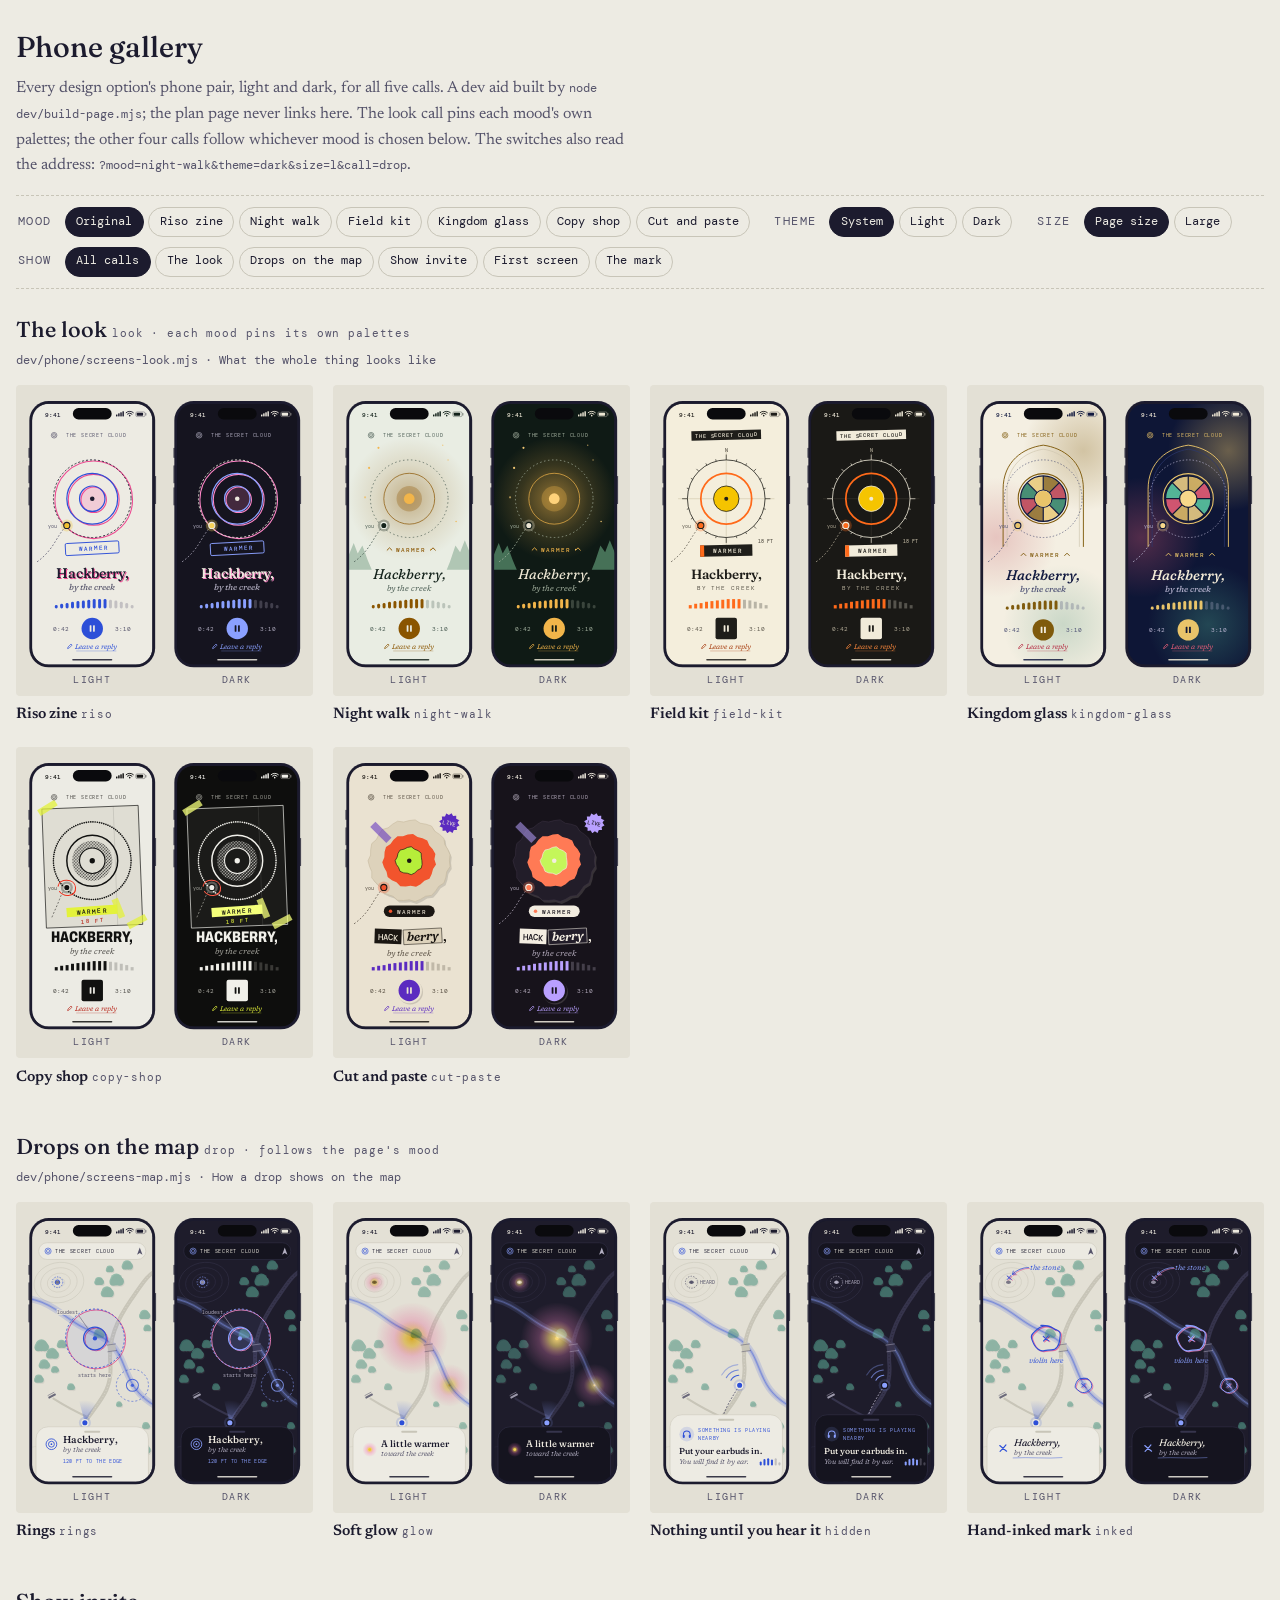
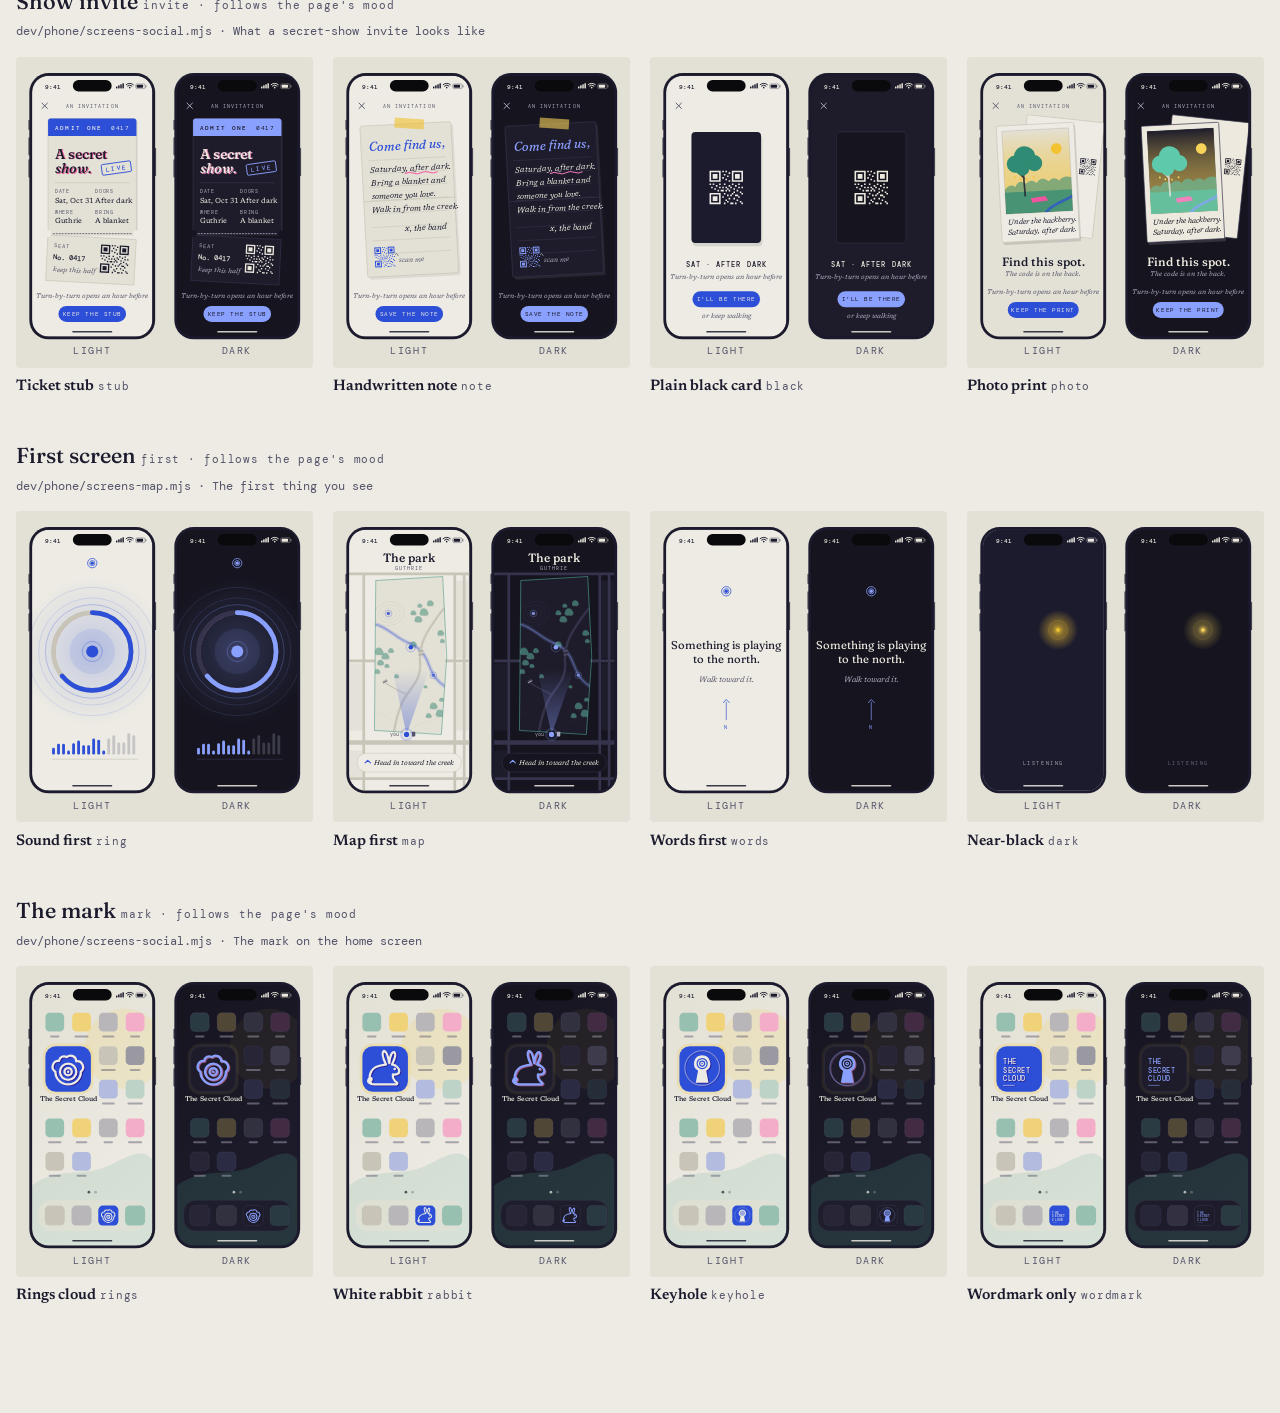
==== commit 46753e76: "Turn the design calls into collage pinboards and add Copy shop and Cut and paste looks Co-Authored-B" ====
--- a/dev/phone-gallery.html
+++ b/dev/phone-gallery.html
@@ -7,14 +7,14 @@
   <title>Phone gallery</title>
   <link rel="preconnect" href="https://fonts.googleapis.com">
   <link rel="preconnect" href="https://fonts.gstatic.com" crossorigin>
-  <link href="https://fonts.googleapis.com/css2?family=DM+Mono:wght@400;500&family=Fraunces:ital,opsz,wght,SOFT,WONK@0,9..144,300..900,0..100,0..1;1,9..144,300..900,0..100,0..1&family=Newsreader:ital,opsz,wght@0,6..72,400..600;1,6..72,400..600&display=swap" rel="stylesheet">
-  <link rel="stylesheet" href="../assets/site.css?v=8facd25983">
+  <link href="https://fonts.googleapis.com/css2?family=Archivo:wdth,wght@62..125,400..900&family=DM+Mono:wght@400;500&family=Fraunces:ital,opsz,wght,SOFT,WONK@0,9..144,300..900,0..100,0..1;1,9..144,300..900,0..100,0..1&family=Newsreader:ital,opsz,wght@0,6..72,400..600;1,6..72,400..600&display=swap" rel="stylesheet">
+  <link rel="stylesheet" href="../assets/site.css?v=c5f41b0e64">
   <script>
 (function () {
   var q = new URLSearchParams(location.search);
   var r = document.documentElement;
   var m = q.get("mood"), t = q.get("theme"), s = q.get("size"), c = q.get("call");
-  if (m && ["riso","night-walk","field-kit","kingdom-glass"].indexOf(m) > -1) r.setAttribute("data-mood", m);
+  if (m && ["riso","night-walk","field-kit","kingdom-glass","copy-shop","cut-paste"].indexOf(m) > -1) r.setAttribute("data-mood", m);
   if (t === "light" || t === "dark") r.setAttribute("data-theme", t);
   if (s === "l") r.setAttribute("data-size", "l");
   if (c) r.setAttribute("data-call", c);
@@ -52,7 +52,7 @@
   <h1>Phone gallery</h1>
   <p class="gal-intro">Every design option's phone pair, light and dark, for all five calls. A dev aid built by <code>node dev/build-page.mjs</code>; the plan page never links here. The look call pins each mood's own palettes; the other four calls follow whichever mood is chosen below. The switches also read the address: <code>?mood=night-walk&amp;theme=dark&amp;size=l&amp;call=drop</code>.</p>
   <div class="gal-controls">
-    <fieldset data-key="mood"><legend>Mood</legend><button type="button" data-value="">Original</button><button type="button" data-value="riso">Riso zine</button><button type="button" data-value="night-walk">Night walk</button><button type="button" data-value="field-kit">Field kit</button><button type="button" data-value="kingdom-glass">Kingdom glass</button></fieldset>
+    <fieldset data-key="mood"><legend>Mood</legend><button type="button" data-value="">Original</button><button type="button" data-value="riso">Riso zine</button><button type="button" data-value="night-walk">Night walk</button><button type="button" data-value="field-kit">Field kit</button><button type="button" data-value="kingdom-glass">Kingdom glass</button><button type="button" data-value="copy-shop">Copy shop</button><button type="button" data-value="cut-paste">Cut and paste</button></fieldset>
     <fieldset data-key="theme"><legend>Theme</legend><button type="button" data-value="">System</button><button type="button" data-value="light">Light</button><button type="button" data-value="dark">Dark</button></fieldset>
     <fieldset data-key="size"><legend>Size</legend><button type="button" data-value="">Page size</button><button type="button" data-value="l">Large</button></fieldset>
     <fieldset data-key="call"><legend>Show</legend><button type="button" data-value="">All calls</button><button type="button" data-value="look">The look</button><button type="button" data-value="drop">Drops on the map</button><button type="button" data-value="invite">Show invite</button><button type="button" data-value="first">First screen</button><button type="button" data-value="mark">The mark</button></fieldset>
@@ -343,6 +343,158 @@
 </div>
     <figcaption><strong>Kingdom glass</strong> <span class="gal-key">kingdom-glass</span></figcaption>
   </figure>
+  <figure class="gal-opt" id="opt-look-copy-shop">
+    <div class="phone-pair" role="img" aria-label="Copy shop: the app on a phone, in light and in dark">
+<div class="phone-fig"><svg class="ph ph-light ph-pal-copy-l" viewBox="-2 0 192 398" width="192" height="398" aria-hidden="true" focusable="false">
+<defs><clipPath id="ph9-screen"><rect x="4" y="4" width="180" height="390" rx="25"/></clipPath></defs>
+<g class="ph-btn"><rect x="-1.4" y="70" width="2.2" height="15" rx="1"/><rect x="-1.4" y="96" width="2.2" height="27" rx="1"/><rect x="-1.4" y="129" width="2.2" height="27" rx="1"/><rect x="187.2" y="112" width="2.2" height="42" rx="1"/></g>
+<rect class="ph-body" x="0" y="0" width="188" height="398" rx="29"/>
+<g clip-path="url(#ph9-screen)"><g transform="translate(4 4)">
+<rect class="sf-bg" x="0" y="0" width="180" height="390"/>
+
+<defs><pattern id="ph9-toner" width="3.2" height="3.2" patternUnits="userSpaceOnUse" patternTransform="rotate(45)"><circle cx="1.6" cy="1.6" r=".95" class="sf-ink"/></pattern></defs>
+<g transform="rotate(-2.2 90 150)">
+  <rect x="18" y="62" width="144" height="178" class="sf-surface ss-ink" stroke-width="1"/>
+  <rect x="124" y="62" width="1.4" height="178" class="sf-ink" opacity=".1"/>
+</g>
+<rect x="8" y="58" width="30" height="10" transform="rotate(-32 23 63)" class="sf-hi" opacity=".75"/><rect x="142" y="228" width="30" height="10" transform="rotate(-28 157 233)" class="sf-hi" opacity=".75"/>
+<circle cx="33" cy="47.2" r="4.2" fill="none" class="ss-soft" stroke-width="0.9"/><circle cx="33" cy="47.2" r="2.3100000000000005" fill="none" class="ss-soft" stroke-width="0.9"/><circle cx="33" cy="47.2" r="0.672" class="sf-soft"/><text x="96" y="50" class="t-mono sf-soft" font-size="8" text-anchor="middle" letter-spacing="1.2">THE SECRET CLOUD</text>
+<circle cx="90" cy="142" r="58" fill="none" class="ss-ink" stroke-width="2.4" stroke-dasharray="0.1 3.2" stroke-linecap="round"/>
+<circle cx="90" cy="142" r="38" fill="none" class="ss-ink" stroke-width="2.2"/>
+<circle cx="90" cy="142" r="30" fill="url(#ph9-toner)"/>
+<circle cx="90" cy="142" r="19" class="sf-surface ss-ink" stroke-width="1.6"/>
+<circle cx="90" cy="142" r="4" class="sf-ink"/>
+<path d="M30 226 C34 216 38 208 41 200 S46 188 52 182" fill="none" class="ss-soft" stroke-width="1.4" stroke-dasharray="1.5 4" stroke-linecap="round" opacity=".8"/><circle cx="52" cy="182" r="9" class="sf-ink" opacity=".3"/><circle cx="52" cy="182" r="4.6" class="sf-ink ss-surface" stroke-width="1.6"/><text x="38" y="186" class="t-mono sf-soft" font-size="8" text-anchor="end">you</text>
+<path d="M39 180 C40 168 64 168 65 182 S48 197 41 188" fill="none" class="ss-accent2" stroke-width="1.6" stroke-linecap="round"/>
+<g transform="rotate(-4 90 222)">
+  <rect x="52" y="210" width="76" height="14" class="sf-hi"/>
+  <text x="90" y="221" class="t-mono sf-ink" font-size="9.5" text-anchor="middle" font-weight="500" letter-spacing="1.8">WARMER</text>
+  <text x="90" y="235" class="t-mono sf-accent" font-size="8.5" text-anchor="middle" font-weight="500" letter-spacing="1">18 FT</text>
+</g>
+<rect x="114" y="208" width="30" height="10" transform="rotate(68 129 213)" class="sf-hi" opacity=".75"/>
+<text x="90" y="264" class="t-display sf-ink" font-size="23" text-anchor="middle" font-weight="800">HACKBERRY,</text>
+<text x="90" y="282" class="t-body sf-soft t-italic" font-size="12.5" text-anchor="middle">by the creek</text>
+<rect x="34.0" y="301" width="4.4" height="5" rx="0" class="sf-ink"/><rect x="42.1" y="299" width="4.4" height="7" rx="0" class="sf-ink"/><rect x="50.2" y="298" width="4.4" height="8" rx="0" class="sf-ink"/><rect x="58.3" y="296" width="4.4" height="10" rx="0" class="sf-ink"/><rect x="66.4" y="295" width="4.4" height="11" rx="0" class="sf-ink"/><rect x="74.5" y="294" width="4.4" height="12" rx="0" class="sf-ink"/><rect x="82.6" y="293" width="4.4" height="13" rx="0" class="sf-ink"/><rect x="90.7" y="292" width="4.4" height="14" rx="0" class="sf-ink"/><rect x="98.8" y="292" width="4.4" height="14" rx="0" class="sf-ink"/><rect x="106.9" y="292" width="4.4" height="14" rx="0" class="sf-ink"/><rect x="115.0" y="293" width="4.4" height="13" rx="0" class="sf-soft" opacity=".28"/><rect x="123.1" y="294" width="4.4" height="12" rx="0" class="sf-soft" opacity=".28"/><rect x="131.2" y="296" width="4.4" height="10" rx="0" class="sf-soft" opacity=".28"/><rect x="139.3" y="298" width="4.4" height="8" rx="0" class="sf-soft" opacity=".28"/><rect x="147.4" y="301" width="4.4" height="5" rx="0" class="sf-soft" opacity=".28"/>
+<text x="56" y="339" class="t-mono sf-soft" font-size="8.5" text-anchor="end">0:42</text><rect x="74" y="320" width="32" height="32" rx="3" class="sf-ink"/><rect x="86.16" y="331.2" width="2.64" height="9.600000000000001" rx="0.6000000000000001" class="sf-bg"/><rect x="91.2" y="331.2" width="2.64" height="9.600000000000001" rx="0.6000000000000001" class="sf-bg"/><text x="124" y="339" class="t-mono sf-soft" font-size="8.5">3:10</text>
+<path d="M53.08 365.92 L53.8 363.58 L58.3 359.08 L59.92 360.7 L55.42 365.2 Z" fill="none" class="ss-accent" stroke-width="1" stroke-linejoin="round"/><text x="96" y="366" class="t-body sf-accent t-italic" font-size="10.5" text-anchor="middle">Leave a reply</text><path d="M66 369.5 H126" class="ss-accent" stroke-width=".7" opacity=".6"/>
+<g class="ph-status sf-ink"><text x="31" y="19.2" class="t-mono sf-ink" font-size="9" font-weight="500" text-anchor="middle">9:41</text><rect x="125.5" y="16" width="2.2" height="3" rx=".6"/><rect x="128.7" y="14.4" width="2.2" height="4.6" rx=".6"/><rect x="131.9" y="12.8" width="2.2" height="6.2" rx=".6"/><rect x="135.1" y="11.2" width="2.2" height="7.800000000000001" rx=".6"/><path d="M140.6 13.4 A8 8 0 0 1 151.4 13.4 M142.6 15.5 A5 5 0 0 1 149.4 15.5" fill="none" class="ss-ink" stroke-width="1.4" stroke-linecap="round"/><circle cx="146" cy="17.9" r="1.2"/><rect x="155" y="12.3" width="14" height="7" rx="2.1" fill="none" class="ss-ink" stroke-width=".9" opacity=".55"/><rect x="156.4" y="13.7" width="9.6" height="4.2" rx="1.1"/><path d="M170.2 14.6 V17" class="ss-ink" stroke-width="1.2" stroke-linecap="round" opacity=".55"/></g>
+<rect x="61" y="6.5" width="58" height="17" rx="8.5" class="ph-island"/>
+<rect x="60" y="381.4" width="60" height="2.4" rx="1.2" class="sf-ink ph-home"/>
+</g></g>
+<rect class="ph-rim" x="3.5" y="3.5" width="181" height="391" rx="25.5" fill="none" stroke-width="1"/>
+</svg><span class="phone-cap">Light</span></div>
+<div class="phone-fig"><svg class="ph ph-dark ph-pal-copy-d" viewBox="-2 0 192 398" width="192" height="398" aria-hidden="true" focusable="false">
+<defs><clipPath id="ph10-screen"><rect x="4" y="4" width="180" height="390" rx="25"/></clipPath></defs>
+<g class="ph-btn"><rect x="-1.4" y="70" width="2.2" height="15" rx="1"/><rect x="-1.4" y="96" width="2.2" height="27" rx="1"/><rect x="-1.4" y="129" width="2.2" height="27" rx="1"/><rect x="187.2" y="112" width="2.2" height="42" rx="1"/></g>
+<rect class="ph-body" x="0" y="0" width="188" height="398" rx="29"/>
+<g clip-path="url(#ph10-screen)"><g transform="translate(4 4)">
+<rect class="sf-bg" x="0" y="0" width="180" height="390"/>
+
+<defs><pattern id="ph10-toner" width="3.2" height="3.2" patternUnits="userSpaceOnUse" patternTransform="rotate(45)"><circle cx="1.6" cy="1.6" r=".95" class="sf-ink"/></pattern></defs>
+<g transform="rotate(-2.2 90 150)">
+  <rect x="18" y="62" width="144" height="178" class="sf-surface ss-ink" stroke-width="1"/>
+  <rect x="124" y="62" width="1.4" height="178" class="sf-ink" opacity=".1"/>
+</g>
+<rect x="8" y="58" width="30" height="10" transform="rotate(-32 23 63)" class="sf-hi" opacity=".75"/><rect x="142" y="228" width="30" height="10" transform="rotate(-28 157 233)" class="sf-hi" opacity=".75"/>
+<circle cx="33" cy="47.2" r="4.2" fill="none" class="ss-soft" stroke-width="0.9"/><circle cx="33" cy="47.2" r="2.3100000000000005" fill="none" class="ss-soft" stroke-width="0.9"/><circle cx="33" cy="47.2" r="0.672" class="sf-soft"/><text x="96" y="50" class="t-mono sf-soft" font-size="8" text-anchor="middle" letter-spacing="1.2">THE SECRET CLOUD</text>
+<circle cx="90" cy="142" r="58" fill="none" class="ss-ink" stroke-width="2.4" stroke-dasharray="0.1 3.2" stroke-linecap="round"/>
+<circle cx="90" cy="142" r="38" fill="none" class="ss-ink" stroke-width="2.2"/>
+<circle cx="90" cy="142" r="30" fill="url(#ph10-toner)"/>
+<circle cx="90" cy="142" r="19" class="sf-surface ss-ink" stroke-width="1.6"/>
+<circle cx="90" cy="142" r="4" class="sf-ink"/>
+<path d="M30 226 C34 216 38 208 41 200 S46 188 52 182" fill="none" class="ss-soft" stroke-width="1.4" stroke-dasharray="1.5 4" stroke-linecap="round" opacity=".8"/><circle cx="52" cy="182" r="9" class="sf-ink" opacity=".3"/><circle cx="52" cy="182" r="4.6" class="sf-ink ss-surface" stroke-width="1.6"/><text x="38" y="186" class="t-mono sf-soft" font-size="8" text-anchor="end">you</text>
+<path d="M39 180 C40 168 64 168 65 182 S48 197 41 188" fill="none" class="ss-accent2" stroke-width="1.6" stroke-linecap="round"/>
+<g transform="rotate(-4 90 222)">
+  <rect x="52" y="210" width="76" height="14" class="sf-hi"/>
+  <text x="90" y="221" class="t-mono sf-bg" font-size="9.5" text-anchor="middle" font-weight="500" letter-spacing="1.8">WARMER</text>
+  <text x="90" y="235" class="t-mono sf-accent" font-size="8.5" text-anchor="middle" font-weight="500" letter-spacing="1">18 FT</text>
+</g>
+<rect x="114" y="208" width="30" height="10" transform="rotate(68 129 213)" class="sf-hi" opacity=".75"/>
+<text x="90" y="264" class="t-display sf-ink" font-size="23" text-anchor="middle" font-weight="800">HACKBERRY,</text>
+<text x="90" y="282" class="t-body sf-soft t-italic" font-size="12.5" text-anchor="middle">by the creek</text>
+<rect x="34.0" y="301" width="4.4" height="5" rx="0" class="sf-ink"/><rect x="42.1" y="299" width="4.4" height="7" rx="0" class="sf-ink"/><rect x="50.2" y="298" width="4.4" height="8" rx="0" class="sf-ink"/><rect x="58.3" y="296" width="4.4" height="10" rx="0" class="sf-ink"/><rect x="66.4" y="295" width="4.4" height="11" rx="0" class="sf-ink"/><rect x="74.5" y="294" width="4.4" height="12" rx="0" class="sf-ink"/><rect x="82.6" y="293" width="4.4" height="13" rx="0" class="sf-ink"/><rect x="90.7" y="292" width="4.4" height="14" rx="0" class="sf-ink"/><rect x="98.8" y="292" width="4.4" height="14" rx="0" class="sf-ink"/><rect x="106.9" y="292" width="4.4" height="14" rx="0" class="sf-ink"/><rect x="115.0" y="293" width="4.4" height="13" rx="0" class="sf-soft" opacity=".28"/><rect x="123.1" y="294" width="4.4" height="12" rx="0" class="sf-soft" opacity=".28"/><rect x="131.2" y="296" width="4.4" height="10" rx="0" class="sf-soft" opacity=".28"/><rect x="139.3" y="298" width="4.4" height="8" rx="0" class="sf-soft" opacity=".28"/><rect x="147.4" y="301" width="4.4" height="5" rx="0" class="sf-soft" opacity=".28"/>
+<text x="56" y="339" class="t-mono sf-soft" font-size="8.5" text-anchor="end">0:42</text><rect x="74" y="320" width="32" height="32" rx="3" class="sf-ink"/><rect x="86.16" y="331.2" width="2.64" height="9.600000000000001" rx="0.6000000000000001" class="sf-bg"/><rect x="91.2" y="331.2" width="2.64" height="9.600000000000001" rx="0.6000000000000001" class="sf-bg"/><text x="124" y="339" class="t-mono sf-soft" font-size="8.5">3:10</text>
+<path d="M53.08 365.92 L53.8 363.58 L58.3 359.08 L59.92 360.7 L55.42 365.2 Z" fill="none" class="ss-accent" stroke-width="1" stroke-linejoin="round"/><text x="96" y="366" class="t-body sf-accent t-italic" font-size="10.5" text-anchor="middle">Leave a reply</text><path d="M66 369.5 H126" class="ss-accent" stroke-width=".7" opacity=".6"/>
+<g class="ph-status sf-ink"><text x="31" y="19.2" class="t-mono sf-ink" font-size="9" font-weight="500" text-anchor="middle">9:41</text><rect x="125.5" y="16" width="2.2" height="3" rx=".6"/><rect x="128.7" y="14.4" width="2.2" height="4.6" rx=".6"/><rect x="131.9" y="12.8" width="2.2" height="6.2" rx=".6"/><rect x="135.1" y="11.2" width="2.2" height="7.800000000000001" rx=".6"/><path d="M140.6 13.4 A8 8 0 0 1 151.4 13.4 M142.6 15.5 A5 5 0 0 1 149.4 15.5" fill="none" class="ss-ink" stroke-width="1.4" stroke-linecap="round"/><circle cx="146" cy="17.9" r="1.2"/><rect x="155" y="12.3" width="14" height="7" rx="2.1" fill="none" class="ss-ink" stroke-width=".9" opacity=".55"/><rect x="156.4" y="13.7" width="9.6" height="4.2" rx="1.1"/><path d="M170.2 14.6 V17" class="ss-ink" stroke-width="1.2" stroke-linecap="round" opacity=".55"/></g>
+<rect x="61" y="6.5" width="58" height="17" rx="8.5" class="ph-island"/>
+<rect x="60" y="381.4" width="60" height="2.4" rx="1.2" class="sf-ink ph-home"/>
+</g></g>
+<rect class="ph-rim" x="3.5" y="3.5" width="181" height="391" rx="25.5" fill="none" stroke-width="1"/>
+</svg><span class="phone-cap">Dark</span></div>
+</div>
+    <figcaption><strong>Copy shop</strong> <span class="gal-key">copy-shop</span></figcaption>
+  </figure>
+  <figure class="gal-opt" id="opt-look-cut-paste">
+    <div class="phone-pair" role="img" aria-label="Cut and paste: the app on a phone, in light and in dark">
+<div class="phone-fig"><svg class="ph ph-light ph-pal-paste-l" viewBox="-2 0 192 398" width="192" height="398" aria-hidden="true" focusable="false">
+<defs><clipPath id="ph11-screen"><rect x="4" y="4" width="180" height="390" rx="25"/></clipPath></defs>
+<g class="ph-btn"><rect x="-1.4" y="70" width="2.2" height="15" rx="1"/><rect x="-1.4" y="96" width="2.2" height="27" rx="1"/><rect x="-1.4" y="129" width="2.2" height="27" rx="1"/><rect x="187.2" y="112" width="2.2" height="42" rx="1"/></g>
+<rect class="ph-body" x="0" y="0" width="188" height="398" rx="29"/>
+<g clip-path="url(#ph11-screen)"><g transform="translate(4 4)">
+<rect class="sf-bg" x="0" y="0" width="180" height="390"/>
+
+<circle cx="33" cy="47.2" r="4.2" fill="none" class="ss-soft" stroke-width="0.9"/><circle cx="33" cy="47.2" r="2.3100000000000005" fill="none" class="ss-soft" stroke-width="0.9"/><circle cx="33" cy="47.2" r="0.672" class="sf-soft"/><text x="96" y="50" class="t-mono sf-soft" font-size="8" text-anchor="middle" letter-spacing="1.2">THE SECRET CLOUD</text>
+<path d="M150.0 142.0 L151.0 150.8 L146.0 158.5 L144.6 166.9 L141.8 175.3 L134.1 180.2 L129.3 187.3 L123.3 193.8 L114.3 195.1 L106.9 199.6 L98.8 203.0 L90.0 200.4 L81.5 201.4 L72.6 201.1 L65.7 195.1 L57.6 192.5 L49.7 188.6 L45.9 180.2 L39.5 174.4 L34.0 167.6 L34.0 158.5 L30.6 150.5 L28.4 142.0 L32.2 133.7 L32.4 125.1 L34.0 116.4 L40.9 110.4 L44.7 102.7 L49.7 95.4 L58.4 92.9 L65.1 87.4 L72.6 82.9 L81.7 84.2 L90.0 82.0 L98.8 81.0 L106.5 86.0 L114.9 87.4 L123.3 90.2 L128.2 97.9 L135.3 102.7 L141.8 108.7 L143.1 117.7 L147.6 125.1 L151.0 133.2 Z" class="sf-ink" opacity=".14" transform="translate(2.5 3.5)"/>
+<path d="M150.0 142.0 L151.0 150.8 L146.0 158.5 L144.6 166.9 L141.8 175.3 L134.1 180.2 L129.3 187.3 L123.3 193.8 L114.3 195.1 L106.9 199.6 L98.8 203.0 L90.0 200.4 L81.5 201.4 L72.6 201.1 L65.7 195.1 L57.6 192.5 L49.7 188.6 L45.9 180.2 L39.5 174.4 L34.0 167.6 L34.0 158.5 L30.6 150.5 L28.4 142.0 L32.2 133.7 L32.4 125.1 L34.0 116.4 L40.9 110.4 L44.7 102.7 L49.7 95.4 L58.4 92.9 L65.1 87.4 L72.6 82.9 L81.7 84.2 L90.0 82.0 L98.8 81.0 L106.5 86.0 L114.9 87.4 L123.3 90.2 L128.2 97.9 L135.3 102.7 L141.8 108.7 L143.1 117.7 L147.6 125.1 L151.0 133.2 Z" class="sf-surface ss-line" stroke-width=".8"/>
+<path d="M130.4 142.0 L126.9 149.3 L126.0 156.9 L123.6 164.4 L116.6 168.6 L111.7 174.4 L105.5 179.3 L97.3 178.9 L90.0 181.0 L82.1 181.6 L75.6 176.7 L68.3 174.4 L61.4 170.6 L58.7 162.9 L54.0 156.9 L50.4 149.9 L52.4 142.0 L51.7 134.4 L52.7 126.5 L58.7 121.1 L62.4 114.4 L67.6 108.4 L75.6 107.3 L82.4 103.7 L90.0 101.6 L97.3 105.1 L104.9 106.0 L112.4 108.4 L116.6 115.4 L122.4 120.3 L127.3 126.5 L126.9 134.7 Z" class="sf-accent2" transform="rotate(8 90 142)"/>
+<path d="M108.9 142.0 L109.2 147.6 L107.8 153.4 L102.4 156.3 L98.3 160.2 L93.0 162.9 L87.3 160.7 L81.7 160.2 L76.2 157.9 L74.1 152.2 L70.8 147.6 L68.9 142.0 L71.9 136.7 L73.2 131.2 L76.2 126.1 L82.1 124.8 L87.2 122.2 L93.0 121.1 L97.9 124.8 L103.1 126.9 L107.8 130.6 L108.1 136.7 Z" class="sf-hi ss-ink" stroke-width="1"/>
+<circle cx="90" cy="142" r="3.4" class="sf-ink"/>
+<rect x="30.6" y="94.1" width="34" height="11" class="sf-accent" opacity=".55" transform="rotate(45 47.6 99.6)"/>
+<g transform="rotate(12 150 86)"><path d="M150.0 69.0 L153.5 73.0 L158.5 71.3 L159.5 76.5 L164.7 77.5 L163.0 82.5 L167.0 86.0 L163.0 89.5 L164.7 94.5 L159.5 95.5 L158.5 100.7 L153.5 99.0 L150.0 103.0 L146.5 99.0 L141.5 100.7 L140.5 95.5 L135.3 94.5 L137.0 89.5 L133.0 86.0 L137.0 82.5 L135.3 77.5 L140.5 76.5 L141.5 71.3 L146.5 73.0 Z" class="sf-accent ss-bg" stroke-width="2.2"/>
+<text x="150" y="89" class="t-mono sf-bg" font-size="8" text-anchor="middle" font-weight="500" letter-spacing="0.6">LIVE</text></g>
+<path d="M8 236 C22 226 30 214 36 204 S46 188 52 182" fill="none" class="ss-soft" stroke-width="1.4" stroke-dasharray="1.5 4" stroke-linecap="round" opacity=".8"/><circle cx="52" cy="182" r="9" class="sf-accent2" opacity=".3"/><circle cx="52" cy="182" r="4.6" class="sf-accent2 ss-ink" stroke-width="1.6"/><text x="38" y="186" class="t-mono sf-soft" font-size="8" text-anchor="end">you</text>
+<rect x="52" y="209" width="76" height="17" rx="8.5" class="sf-ink"/>
+<circle cx="62" cy="217.5" r="2.6" class="sf-accent2"/>
+<text x="94" y="221" class="t-mono sf-bg" font-size="9" text-anchor="middle" font-weight="500" letter-spacing="1.6">WARMER</text>
+<g transform="rotate(2 58.3 256)"><rect x="38.2" y="244" width="40.2" height="22" class="sf-ink" stroke-width=".8"/><text x="58.3" y="261" class="t-mono sf-bg" font-size="13" text-anchor="middle" font-weight="500">HACK</text></g><g transform="rotate(-3 110.1 256)"><rect x="81.4" y="244" width="57.4" height="22" class="sf-surface ss-ink" stroke-width=".8"/><text x="110.12" y="261" class="t-display sf-ink t-italic" font-size="19" text-anchor="middle" font-weight="600">berry</text></g><text x="139.82" y="262" class="t-display sf-ink" font-size="19" font-weight="600">,</text>
+<text x="90" y="284" class="t-body sf-soft t-italic" font-size="12.5" text-anchor="middle">by the creek</text>
+<rect x="34.0" y="301" width="4.4" height="5" rx="0" class="sf-accent"/><rect x="42.1" y="299" width="4.4" height="7" rx="0" class="sf-accent"/><rect x="50.2" y="298" width="4.4" height="8" rx="0" class="sf-accent"/><rect x="58.3" y="296" width="4.4" height="10" rx="0" class="sf-accent"/><rect x="66.4" y="295" width="4.4" height="11" rx="0" class="sf-accent"/><rect x="74.5" y="294" width="4.4" height="12" rx="0" class="sf-accent"/><rect x="82.6" y="293" width="4.4" height="13" rx="0" class="sf-accent"/><rect x="90.7" y="292" width="4.4" height="14" rx="0" class="sf-accent"/><rect x="98.8" y="292" width="4.4" height="14" rx="0" class="sf-accent"/><rect x="106.9" y="292" width="4.4" height="14" rx="0" class="sf-accent"/><rect x="115.0" y="293" width="4.4" height="13" rx="0" class="sf-soft" opacity=".28"/><rect x="123.1" y="294" width="4.4" height="12" rx="0" class="sf-soft" opacity=".28"/><rect x="131.2" y="296" width="4.4" height="10" rx="0" class="sf-soft" opacity=".28"/><rect x="139.3" y="298" width="4.4" height="8" rx="0" class="sf-soft" opacity=".28"/><rect x="147.4" y="301" width="4.4" height="5" rx="0" class="sf-soft" opacity=".28"/>
+<circle cx="91.5" cy="338" r="19" class="sf-ink" opacity=".15"/>
+<circle cx="90" cy="336" r="19" class="sf-bg"/>
+<text x="56" y="339" class="t-mono sf-soft" font-size="8.5" text-anchor="end">0:42</text><circle cx="90" cy="336" r="16" class="sf-accent"/><rect x="86.16" y="331.2" width="2.64" height="9.600000000000001" rx="0.6000000000000001" class="sf-bg"/><rect x="91.2" y="331.2" width="2.64" height="9.600000000000001" rx="0.6000000000000001" class="sf-bg"/><text x="124" y="339" class="t-mono sf-soft" font-size="8.5">3:10</text>
+<path d="M53.08 365.92 L53.8 363.58 L58.3 359.08 L59.92 360.7 L55.42 365.2 Z" fill="none" class="ss-accent" stroke-width="1" stroke-linejoin="round"/><text x="96" y="366" class="t-body sf-accent t-italic" font-size="10.5" text-anchor="middle">Leave a reply</text><path d="M66 369.5 H126" class="ss-accent" stroke-width=".7" opacity=".6"/>
+<g class="ph-status sf-ink"><text x="31" y="19.2" class="t-mono sf-ink" font-size="9" font-weight="500" text-anchor="middle">9:41</text><rect x="125.5" y="16" width="2.2" height="3" rx=".6"/><rect x="128.7" y="14.4" width="2.2" height="4.6" rx=".6"/><rect x="131.9" y="12.8" width="2.2" height="6.2" rx=".6"/><rect x="135.1" y="11.2" width="2.2" height="7.800000000000001" rx=".6"/><path d="M140.6 13.4 A8 8 0 0 1 151.4 13.4 M142.6 15.5 A5 5 0 0 1 149.4 15.5" fill="none" class="ss-ink" stroke-width="1.4" stroke-linecap="round"/><circle cx="146" cy="17.9" r="1.2"/><rect x="155" y="12.3" width="14" height="7" rx="2.1" fill="none" class="ss-ink" stroke-width=".9" opacity=".55"/><rect x="156.4" y="13.7" width="9.6" height="4.2" rx="1.1"/><path d="M170.2 14.6 V17" class="ss-ink" stroke-width="1.2" stroke-linecap="round" opacity=".55"/></g>
+<rect x="61" y="6.5" width="58" height="17" rx="8.5" class="ph-island"/>
+<rect x="60" y="381.4" width="60" height="2.4" rx="1.2" class="sf-ink ph-home"/>
+</g></g>
+<rect class="ph-rim" x="3.5" y="3.5" width="181" height="391" rx="25.5" fill="none" stroke-width="1"/>
+</svg><span class="phone-cap">Light</span></div>
+<div class="phone-fig"><svg class="ph ph-dark ph-pal-paste-d" viewBox="-2 0 192 398" width="192" height="398" aria-hidden="true" focusable="false">
+<defs><clipPath id="ph12-screen"><rect x="4" y="4" width="180" height="390" rx="25"/></clipPath></defs>
+<g class="ph-btn"><rect x="-1.4" y="70" width="2.2" height="15" rx="1"/><rect x="-1.4" y="96" width="2.2" height="27" rx="1"/><rect x="-1.4" y="129" width="2.2" height="27" rx="1"/><rect x="187.2" y="112" width="2.2" height="42" rx="1"/></g>
+<rect class="ph-body" x="0" y="0" width="188" height="398" rx="29"/>
+<g clip-path="url(#ph12-screen)"><g transform="translate(4 4)">
+<rect class="sf-bg" x="0" y="0" width="180" height="390"/>
+
+<circle cx="33" cy="47.2" r="4.2" fill="none" class="ss-soft" stroke-width="0.9"/><circle cx="33" cy="47.2" r="2.3100000000000005" fill="none" class="ss-soft" stroke-width="0.9"/><circle cx="33" cy="47.2" r="0.672" class="sf-soft"/><text x="96" y="50" class="t-mono sf-soft" font-size="8" text-anchor="middle" letter-spacing="1.2">THE SECRET CLOUD</text>
+<path d="M150.0 142.0 L151.0 150.8 L146.0 158.5 L144.6 166.9 L141.8 175.3 L134.1 180.2 L129.3 187.3 L123.3 193.8 L114.3 195.1 L106.9 199.6 L98.8 203.0 L90.0 200.4 L81.5 201.4 L72.6 201.1 L65.7 195.1 L57.6 192.5 L49.7 188.6 L45.9 180.2 L39.5 174.4 L34.0 167.6 L34.0 158.5 L30.6 150.5 L28.4 142.0 L32.2 133.7 L32.4 125.1 L34.0 116.4 L40.9 110.4 L44.7 102.7 L49.7 95.4 L58.4 92.9 L65.1 87.4 L72.6 82.9 L81.7 84.2 L90.0 82.0 L98.8 81.0 L106.5 86.0 L114.9 87.4 L123.3 90.2 L128.2 97.9 L135.3 102.7 L141.8 108.7 L143.1 117.7 L147.6 125.1 L151.0 133.2 Z" class="sf-ink" opacity=".14" transform="translate(2.5 3.5)"/>
+<path d="M150.0 142.0 L151.0 150.8 L146.0 158.5 L144.6 166.9 L141.8 175.3 L134.1 180.2 L129.3 187.3 L123.3 193.8 L114.3 195.1 L106.9 199.6 L98.8 203.0 L90.0 200.4 L81.5 201.4 L72.6 201.1 L65.7 195.1 L57.6 192.5 L49.7 188.6 L45.9 180.2 L39.5 174.4 L34.0 167.6 L34.0 158.5 L30.6 150.5 L28.4 142.0 L32.2 133.7 L32.4 125.1 L34.0 116.4 L40.9 110.4 L44.7 102.7 L49.7 95.4 L58.4 92.9 L65.1 87.4 L72.6 82.9 L81.7 84.2 L90.0 82.0 L98.8 81.0 L106.5 86.0 L114.9 87.4 L123.3 90.2 L128.2 97.9 L135.3 102.7 L141.8 108.7 L143.1 117.7 L147.6 125.1 L151.0 133.2 Z" class="sf-surface ss-line" stroke-width=".8"/>
+<path d="M130.4 142.0 L126.9 149.3 L126.0 156.9 L123.6 164.4 L116.6 168.6 L111.7 174.4 L105.5 179.3 L97.3 178.9 L90.0 181.0 L82.1 181.6 L75.6 176.7 L68.3 174.4 L61.4 170.6 L58.7 162.9 L54.0 156.9 L50.4 149.9 L52.4 142.0 L51.7 134.4 L52.7 126.5 L58.7 121.1 L62.4 114.4 L67.6 108.4 L75.6 107.3 L82.4 103.7 L90.0 101.6 L97.3 105.1 L104.9 106.0 L112.4 108.4 L116.6 115.4 L122.4 120.3 L127.3 126.5 L126.9 134.7 Z" class="sf-accent2" transform="rotate(8 90 142)"/>
+<path d="M108.9 142.0 L109.2 147.6 L107.8 153.4 L102.4 156.3 L98.3 160.2 L93.0 162.9 L87.3 160.7 L81.7 160.2 L76.2 157.9 L74.1 152.2 L70.8 147.6 L68.9 142.0 L71.9 136.7 L73.2 131.2 L76.2 126.1 L82.1 124.8 L87.2 122.2 L93.0 121.1 L97.9 124.8 L103.1 126.9 L107.8 130.6 L108.1 136.7 Z" class="sf-hi ss-ink" stroke-width="1"/>
+<circle cx="90" cy="142" r="3.4" class="sf-ink"/>
+<rect x="30.6" y="94.1" width="34" height="11" class="sf-accent" opacity=".55" transform="rotate(45 47.6 99.6)"/>
+<g transform="rotate(12 150 86)"><path d="M150.0 69.0 L153.5 73.0 L158.5 71.3 L159.5 76.5 L164.7 77.5 L163.0 82.5 L167.0 86.0 L163.0 89.5 L164.7 94.5 L159.5 95.5 L158.5 100.7 L153.5 99.0 L150.0 103.0 L146.5 99.0 L141.5 100.7 L140.5 95.5 L135.3 94.5 L137.0 89.5 L133.0 86.0 L137.0 82.5 L135.3 77.5 L140.5 76.5 L141.5 71.3 L146.5 73.0 Z" class="sf-accent ss-bg" stroke-width="2.2"/>
+<text x="150" y="89" class="t-mono sf-bg" font-size="8" text-anchor="middle" font-weight="500" letter-spacing="0.6">LIVE</text></g>
+<path d="M8 236 C22 226 30 214 36 204 S46 188 52 182" fill="none" class="ss-soft" stroke-width="1.4" stroke-dasharray="1.5 4" stroke-linecap="round" opacity=".8"/><circle cx="52" cy="182" r="9" class="sf-accent2" opacity=".3"/><circle cx="52" cy="182" r="4.6" class="sf-accent2 ss-ink" stroke-width="1.6"/><text x="38" y="186" class="t-mono sf-soft" font-size="8" text-anchor="end">you</text>
+<rect x="52" y="209" width="76" height="17" rx="8.5" class="sf-ink"/>
+<circle cx="62" cy="217.5" r="2.6" class="sf-accent2"/>
+<text x="94" y="221" class="t-mono sf-bg" font-size="9" text-anchor="middle" font-weight="500" letter-spacing="1.6">WARMER</text>
+<g transform="rotate(2 58.3 256)"><rect x="38.2" y="244" width="40.2" height="22" class="sf-ink" stroke-width=".8"/><text x="58.3" y="261" class="t-mono sf-bg" font-size="13" text-anchor="middle" font-weight="500">HACK</text></g><g transform="rotate(-3 110.1 256)"><rect x="81.4" y="244" width="57.4" height="22" class="sf-surface ss-ink" stroke-width=".8"/><text x="110.12" y="261" class="t-display sf-ink t-italic" font-size="19" text-anchor="middle" font-weight="600">berry</text></g><text x="139.82" y="262" class="t-display sf-ink" font-size="19" font-weight="600">,</text>
+<text x="90" y="284" class="t-body sf-soft t-italic" font-size="12.5" text-anchor="middle">by the creek</text>
+<rect x="34.0" y="301" width="4.4" height="5" rx="0" class="sf-accent"/><rect x="42.1" y="299" width="4.4" height="7" rx="0" class="sf-accent"/><rect x="50.2" y="298" width="4.4" height="8" rx="0" class="sf-accent"/><rect x="58.3" y="296" width="4.4" height="10" rx="0" class="sf-accent"/><rect x="66.4" y="295" width="4.4" height="11" rx="0" class="sf-accent"/><rect x="74.5" y="294" width="4.4" height="12" rx="0" class="sf-accent"/><rect x="82.6" y="293" width="4.4" height="13" rx="0" class="sf-accent"/><rect x="90.7" y="292" width="4.4" height="14" rx="0" class="sf-accent"/><rect x="98.8" y="292" width="4.4" height="14" rx="0" class="sf-accent"/><rect x="106.9" y="292" width="4.4" height="14" rx="0" class="sf-accent"/><rect x="115.0" y="293" width="4.4" height="13" rx="0" class="sf-soft" opacity=".28"/><rect x="123.1" y="294" width="4.4" height="12" rx="0" class="sf-soft" opacity=".28"/><rect x="131.2" y="296" width="4.4" height="10" rx="0" class="sf-soft" opacity=".28"/><rect x="139.3" y="298" width="4.4" height="8" rx="0" class="sf-soft" opacity=".28"/><rect x="147.4" y="301" width="4.4" height="5" rx="0" class="sf-soft" opacity=".28"/>
+<circle cx="91.5" cy="338" r="19" class="sf-ink" opacity=".15"/>
+<circle cx="90" cy="336" r="19" class="sf-bg"/>
+<text x="56" y="339" class="t-mono sf-soft" font-size="8.5" text-anchor="end">0:42</text><circle cx="90" cy="336" r="16" class="sf-accent"/><rect x="86.16" y="331.2" width="2.64" height="9.600000000000001" rx="0.6000000000000001" class="sf-bg"/><rect x="91.2" y="331.2" width="2.64" height="9.600000000000001" rx="0.6000000000000001" class="sf-bg"/><text x="124" y="339" class="t-mono sf-soft" font-size="8.5">3:10</text>
+<path d="M53.08 365.92 L53.8 363.58 L58.3 359.08 L59.92 360.7 L55.42 365.2 Z" fill="none" class="ss-accent" stroke-width="1" stroke-linejoin="round"/><text x="96" y="366" class="t-body sf-accent t-italic" font-size="10.5" text-anchor="middle">Leave a reply</text><path d="M66 369.5 H126" class="ss-accent" stroke-width=".7" opacity=".6"/>
+<g class="ph-status sf-ink"><text x="31" y="19.2" class="t-mono sf-ink" font-size="9" font-weight="500" text-anchor="middle">9:41</text><rect x="125.5" y="16" width="2.2" height="3" rx=".6"/><rect x="128.7" y="14.4" width="2.2" height="4.6" rx=".6"/><rect x="131.9" y="12.8" width="2.2" height="6.2" rx=".6"/><rect x="135.1" y="11.2" width="2.2" height="7.800000000000001" rx=".6"/><path d="M140.6 13.4 A8 8 0 0 1 151.4 13.4 M142.6 15.5 A5 5 0 0 1 149.4 15.5" fill="none" class="ss-ink" stroke-width="1.4" stroke-linecap="round"/><circle cx="146" cy="17.9" r="1.2"/><rect x="155" y="12.3" width="14" height="7" rx="2.1" fill="none" class="ss-ink" stroke-width=".9" opacity=".55"/><rect x="156.4" y="13.7" width="9.6" height="4.2" rx="1.1"/><path d="M170.2 14.6 V17" class="ss-ink" stroke-width="1.2" stroke-linecap="round" opacity=".55"/></g>
+<rect x="61" y="6.5" width="58" height="17" rx="8.5" class="ph-island"/>
+<rect x="60" y="381.4" width="60" height="2.4" rx="1.2" class="sf-ink ph-home"/>
+</g></g>
+<rect class="ph-rim" x="3.5" y="3.5" width="181" height="391" rx="25.5" fill="none" stroke-width="1"/>
+</svg><span class="phone-cap">Dark</span></div>
+</div>
+    <figcaption><strong>Cut and paste</strong> <span class="gal-key">cut-paste</span></figcaption>
+  </figure>
   </div>
 </section>
 <section class="gal-call" data-call="drop" id="call-drop">
@@ -352,10 +504,10 @@
   <figure class="gal-opt" id="opt-drop-rings">
     <div class="phone-pair" role="img" aria-label="Rings: the app on a phone, in light and in dark">
 <div class="phone-fig"><svg class="ph ph-light ph-follow" viewBox="-2 0 192 398" width="192" height="398" aria-hidden="true" focusable="false">
-<defs><clipPath id="ph9-screen"><rect x="4" y="4" width="180" height="390" rx="25"/></clipPath></defs>
-<g class="ph-btn"><rect x="-1.4" y="70" width="2.2" height="15" rx="1"/><rect x="-1.4" y="96" width="2.2" height="27" rx="1"/><rect x="-1.4" y="129" width="2.2" height="27" rx="1"/><rect x="187.2" y="112" width="2.2" height="42" rx="1"/></g>
-<rect class="ph-body" x="0" y="0" width="188" height="398" rx="29"/>
-<g clip-path="url(#ph9-screen)"><g transform="translate(4 4)">
+<defs><clipPath id="ph13-screen"><rect x="4" y="4" width="180" height="390" rx="25"/></clipPath></defs>
+<g class="ph-btn"><rect x="-1.4" y="70" width="2.2" height="15" rx="1"/><rect x="-1.4" y="96" width="2.2" height="27" rx="1"/><rect x="-1.4" y="129" width="2.2" height="27" rx="1"/><rect x="187.2" y="112" width="2.2" height="42" rx="1"/></g>
+<rect class="ph-body" x="0" y="0" width="188" height="398" rx="29"/>
+<g clip-path="url(#ph13-screen)"><g transform="translate(4 4)">
 <rect class="sf-bg" x="0" y="0" width="180" height="390"/>
 
 <rect x="0" y="0" width="180" height="390" class="sf-surface"/><ellipse cx="40" cy="93" rx="37.5" ry="30" fill="none" class="ss-line" stroke-width=".8" opacity="0.90" transform="rotate(-12 38 92)"/><ellipse cx="40" cy="93" rx="27.5" ry="22" fill="none" class="ss-line" stroke-width=".8" opacity="0.85" transform="rotate(-12 38 92)"/><ellipse cx="40" cy="93" rx="17.5" ry="14" fill="none" class="ss-line" stroke-width=".8" opacity="0.80" transform="rotate(-12 38 92)"/><ellipse cx="40" cy="93" rx="8.75" ry="7" fill="none" class="ss-line" stroke-width=".8" opacity="0.75" transform="rotate(-12 38 92)"/><path d="M96 380 C120 360 150 362 186 340" fill="none" class="ss-line" stroke-width=".7" opacity="0.70"/><path d="M-4 340 C20 330 30 350 46 360" fill="none" class="ss-line" stroke-width=".7" opacity="0.70"/><path d="M-8 116 C26 120 46 142 70 156 S118 174 132 204 S148 258 190 280" fill="none" class="ss-accent" stroke-width="10" opacity="0.16" stroke-linecap="round"/><path d="M-8 116 C26 120 46 142 70 156 S118 174 132 204 S148 258 190 280" fill="none" class="ss-accent" stroke-width="4" opacity="0.22" stroke-linecap="round"/><path d="M-8 116 C26 120 46 142 70 156 S118 174 132 204 S148 258 190 280" fill="none" class="ss-accent" stroke-width="1" opacity="0.55" stroke-linecap="round"/><path d="M84 294 C66 286 48 276 32 266" fill="none" class="ss-line" stroke-width="3.2" stroke-linecap="round" opacity="1.00"/><path d="M50 400 C56 356 64 322 84 294 S120 250 117 214 S126 150 148 118 S172 82 192 70" fill="none" class="ss-line" stroke-width="6" stroke-linecap="round" opacity="1.00"/><path d="M50 400 C56 356 64 322 84 294 S120 250 117 214 S126 150 148 118 S172 82 192 70" fill="none" class="ss-surface" stroke-width="1" stroke-dasharray="1.5 3.5" opacity="0.90"/><g transform="translate(119 190) rotate(-8)" opacity="1.00"><rect x="-6" y="-5" width="12" height="10" class="sf-line"/><path d="M-7 -5 H7 M-7 5 H7" class="ss-soft" stroke-width="1" opacity=".7"/></g><g class="sf-ink" opacity="0.07"><circle cx="15.2" cy="187.6" r="9.0"/><circle cx="20.1" cy="190.3" r="6.5"/><circle cx="10.7" cy="190.8" r="5.9"/></g><g class="sf-moss" opacity="0.42"><circle cx="14.0" cy="186.0" r="9.0"/><circle cx="18.9" cy="188.7" r="6.5"/><circle cx="9.5" cy="189.2" r="5.9"/></g><g class="sf-ink" opacity="0.07"><circle cx="31.2" cy="199.6" r="8.0"/><circle cx="35.6" cy="202.0" r="5.8"/><circle cx="27.2" cy="202.4" r="5.3"/></g><g class="sf-moss" opacity="0.42"><circle cx="30.0" cy="198.0" r="8.0"/><circle cx="34.4" cy="200.4" r="5.8"/><circle cx="26.0" cy="200.8" r="5.3"/></g><g class="sf-ink" opacity="0.07"><circle cx="19.2" cy="215.6" r="7.0"/><circle cx="23.1" cy="217.7" r="5.0"/><circle cx="15.7" cy="218.0" r="4.6"/></g><g class="sf-moss" opacity="0.42"><circle cx="18.0" cy="214.0" r="7.0"/><circle cx="21.9" cy="216.1" r="5.0"/><circle cx="14.5" cy="216.4" r="4.6"/></g><g class="sf-ink" opacity="0.07"><circle cx="45.2" cy="185.6" r="6.0"/><circle cx="48.5" cy="187.4" r="4.3"/><circle cx="42.2" cy="187.7" r="4.0"/></g><g class="sf-moss" opacity="0.42"><circle cx="44.0" cy="184.0" r="6.0"/><circle cx="47.3" cy="185.8" r="4.3"/><circle cx="41.0" cy="186.1" r="4.0"/></g><g class="sf-ink" opacity="0.07"><circle cx="11.2" cy="237.6" r="6.0"/><circle cx="14.5" cy="239.4" r="4.3"/><circle cx="8.2" cy="239.7" r="4.0"/></g><g class="sf-moss" opacity="0.42"><circle cx="10.0" cy="236.0" r="6.0"/><circle cx="13.3" cy="237.8" r="4.3"/><circle cx="7.0" cy="238.1" r="4.0"/></g><g class="sf-ink" opacity="0.07"><circle cx="35.2" cy="223.6" r="5.0"/><circle cx="38.0" cy="225.1" r="3.6"/><circle cx="32.7" cy="225.3" r="3.3"/></g><g class="sf-moss" opacity="0.42"><circle cx="34.0" cy="222.0" r="5.0"/><circle cx="36.8" cy="223.5" r="3.6"/><circle cx="31.5" cy="223.8" r="3.3"/></g><g class="sf-ink" opacity="0.07"><circle cx="113.2" cy="107.6" r="8.0"/><circle cx="117.6" cy="110.0" r="5.8"/><circle cx="109.2" cy="110.4" r="5.3"/></g><g class="sf-moss" opacity="0.42"><circle cx="112.0" cy="106.0" r="8.0"/><circle cx="116.4" cy="108.4" r="5.8"/><circle cx="108.0" cy="108.8" r="5.3"/></g><g class="sf-ink" opacity="0.07"><circle cx="127.2" cy="89.6" r="9.0"/><circle cx="132.1" cy="92.3" r="6.5"/><circle cx="122.7" cy="92.8" r="5.9"/></g><g class="sf-moss" opacity="0.42"><circle cx="126.0" cy="88.0" r="9.0"/><circle cx="130.9" cy="90.7" r="6.5"/><circle cx="121.5" cy="91.2" r="5.9"/></g><g class="sf-ink" opacity="0.07"><circle cx="101.2" cy="91.6" r="6.0"/><circle cx="104.5" cy="93.4" r="4.3"/><circle cx="98.2" cy="93.7" r="4.0"/></g><g class="sf-moss" opacity="0.42"><circle cx="100.0" cy="90.0" r="6.0"/><circle cx="103.3" cy="91.8" r="4.3"/><circle cx="97.0" cy="92.1" r="4.0"/></g><g class="sf-ink" opacity="0.07"><circle cx="143.2" cy="67.6" r="7.0"/><circle cx="147.0" cy="69.7" r="5.0"/><circle cx="139.7" cy="70.0" r="4.6"/></g><g class="sf-moss" opacity="0.42"><circle cx="142.0" cy="66.0" r="7.0"/><circle cx="145.8" cy="68.1" r="5.0"/><circle cx="138.5" cy="68.5" r="4.6"/></g><g class="sf-ink" opacity="0.07"><circle cx="117.2" cy="73.6" r="5.0"/><circle cx="120.0" cy="75.1" r="3.6"/><circle cx="114.7" cy="75.3" r="3.3"/></g><g class="sf-moss" opacity="0.42"><circle cx="116.0" cy="72.0" r="5.0"/><circle cx="118.8" cy="73.5" r="3.6"/><circle cx="113.5" cy="73.8" r="3.3"/></g><g class="sf-ink" opacity="0.07"><circle cx="169.2" cy="141.6" r="7.0"/><circle cx="173.0" cy="143.7" r="5.0"/><circle cx="165.7" cy="144.0" r="4.6"/></g><g class="sf-moss" opacity="0.42"><circle cx="168.0" cy="140.0" r="7.0"/><circle cx="171.8" cy="142.1" r="5.0"/><circle cx="164.5" cy="142.4" r="4.6"/></g><g class="sf-ink" opacity="0.07"><circle cx="173.2" cy="161.6" r="5.0"/><circle cx="175.9" cy="163.1" r="3.6"/><circle cx="170.7" cy="163.3" r="3.3"/></g><g class="sf-moss" opacity="0.42"><circle cx="172.0" cy="160.0" r="5.0"/><circle cx="174.8" cy="161.5" r="3.6"/><circle cx="169.5" cy="161.8" r="3.3"/></g><g class="sf-ink" opacity="0.07"><circle cx="151.2" cy="323.6" r="8.0"/><circle cx="155.6" cy="326.0" r="5.8"/><circle cx="147.2" cy="326.4" r="5.3"/></g><g class="sf-moss" opacity="0.42"><circle cx="150.0" cy="322.0" r="8.0"/><circle cx="154.4" cy="324.4" r="5.8"/><circle cx="146.0" cy="324.8" r="5.3"/></g><g class="sf-ink" opacity="0.07"><circle cx="167.2" cy="341.6" r="9.0"/><circle cx="172.1" cy="344.3" r="6.5"/><circle cx="162.7" cy="344.8" r="5.9"/></g><g class="sf-moss" opacity="0.42"><circle cx="166.0" cy="340.0" r="9.0"/><circle cx="170.9" cy="342.7" r="6.5"/><circle cx="161.5" cy="343.1" r="5.9"/></g><g class="sf-ink" opacity="0.07"><circle cx="139.2" cy="347.6" r="6.0"/><circle cx="142.5" cy="349.4" r="4.3"/><circle cx="136.2" cy="349.7" r="4.0"/></g><g class="sf-moss" opacity="0.42"><circle cx="138.0" cy="346.0" r="6.0"/><circle cx="141.3" cy="347.8" r="4.3"/><circle cx="135.0" cy="348.1" r="4.0"/></g><g class="sf-ink" opacity="0.07"><circle cx="171.2" cy="307.6" r="5.0"/><circle cx="173.9" cy="309.1" r="3.6"/><circle cx="168.7" cy="309.4" r="3.3"/></g><g class="sf-moss" opacity="0.42"><circle cx="170.0" cy="306.0" r="5.0"/><circle cx="172.8" cy="307.5" r="3.6"/><circle cx="167.5" cy="307.8" r="3.3"/></g><g class="sf-ink" opacity="0.07"><circle cx="59.2" cy="249.6" r="5.0"/><circle cx="62.0" cy="251.1" r="3.6"/><circle cx="56.7" cy="251.3" r="3.3"/></g><g class="sf-moss" opacity="0.42"><circle cx="58.0" cy="248.0" r="5.0"/><circle cx="60.8" cy="249.5" r="3.6"/><circle cx="55.5" cy="249.8" r="3.3"/></g><g class="sf-ink" opacity="0.07"><circle cx="131.2" cy="275.6" r="4.0"/><circle cx="133.4" cy="276.8" r="2.9"/><circle cx="129.2" cy="277.0" r="2.6"/></g><g class="sf-moss" opacity="0.42"><circle cx="130.0" cy="274.0" r="4.0"/><circle cx="132.2" cy="275.2" r="2.9"/><circle cx="128.0" cy="275.4" r="2.6"/></g><g class="sf-ink" opacity="0.07"><circle cx="101.2" cy="169.6" r="7.0"/><circle cx="105.0" cy="171.7" r="5.0"/><circle cx="97.7" cy="172.0" r="4.6"/></g><g class="sf-moss" opacity="0.42"><circle cx="100.0" cy="168.0" r="7.0"/><circle cx="103.8" cy="170.1" r="5.0"/><circle cx="96.5" cy="170.4" r="4.6"/></g><g transform="translate(30 262) rotate(-28)"><rect x="-6" y="-1.6" width="12" height="3.2" rx=".8" class="sf-soft" opacity=".85"/><path d="M-5 -3.6 H5" class="ss-soft" stroke-width="1" stroke-linecap="round" opacity=".7"/></g><ellipse cx="38" cy="92" rx="3.6" ry="2.6" class="sf-soft" opacity=".75"/>
@@ -374,7 +526,7 @@
 <text x="94" y="234" class="t-mono sf-soft ss-surface" font-size="8" text-anchor="middle" stroke-width="3" stroke-linejoin="round" paint-order="stroke">starts here</text>
 <path d="M84 162 L70 142" class="ss-soft" stroke-width=".8"/>
 <text x="68" y="139" class="t-mono sf-soft ss-surface" font-size="8" text-anchor="end" stroke-width="3" stroke-linejoin="round" paint-order="stroke">loudest</text>
-<defs><radialGradient id="ph9-cone" cx="0" cy="0" r="1" gradientUnits="userSpaceOnUse" gradientTransform="translate(79 302) scale(34)"><stop offset="0" class="sg-accent" stop-opacity=".45"/><stop offset="1" class="sg-accent" stop-opacity="0"/></radialGradient></defs><path d="M79 302 L66 271 A34 34 0 0 1 92 271 Z" fill="url(#ph9-cone)" transform="rotate(8 79 302)"/><circle cx="79" cy="302" r="9" class="sf-accent" opacity=".16"/><circle cx="79" cy="302" r="4.8" class="sf-accent ss-bg" stroke-width="2"/>
+<defs><radialGradient id="ph13-cone" cx="0" cy="0" r="1" gradientUnits="userSpaceOnUse" gradientTransform="translate(79 302) scale(34)"><stop offset="0" class="sg-accent" stop-opacity=".45"/><stop offset="1" class="sg-accent" stop-opacity="0"/></radialGradient></defs><path d="M79 302 L66 271 A34 34 0 0 1 92 271 Z" fill="url(#ph13-cone)" transform="rotate(8 79 302)"/><circle cx="79" cy="302" r="9" class="sf-accent" opacity=".16"/><circle cx="79" cy="302" r="4.8" class="sf-accent ss-bg" stroke-width="2"/>
 <rect x="10" y="33" width="160" height="25" rx="12.5" class="sf-bg ss-line" stroke-width=".8" opacity=".96"/><circle cx="24" cy="45.5" r="4.6" fill="none" class="ss-accent" stroke-width="0.9"/><circle cx="24" cy="45.5" r="2.53" fill="none" class="ss-accent" stroke-width="0.9"/><circle cx="24" cy="45.5" r="0.736" class="sf-accent"/><text x="34" y="48.6" class="t-mono sf-ink" font-size="8" letter-spacing="1.1">THE SECRET CLOUD</text><path d="M157 51 L161 40 L165 51 L161 48.4 Z" class="sf-soft"/>
 <rect x="6" y="308" width="168" height="92" rx="18" class="sf-bg ss-line" stroke-width=".8"/><rect x="78" y="314" width="24" height="3" rx="1.5" class="sf-line"/>
 <circle cx="29" cy="334" r="8" fill="none" class="ss-accent" stroke-width="1.28"/><circle cx="29" cy="334" r="4.4" fill="none" class="ss-accent" stroke-width="1.28"/><circle cx="29" cy="334" r="1.28" class="sf-accent"/>
@@ -388,10 +540,10 @@
 <rect class="ph-rim" x="3.5" y="3.5" width="181" height="391" rx="25.5" fill="none" stroke-width="1"/>
 </svg><span class="phone-cap">Light</span></div>
 <div class="phone-fig"><svg class="ph ph-dark ph-follow" viewBox="-2 0 192 398" width="192" height="398" aria-hidden="true" focusable="false">
-<defs><clipPath id="ph10-screen"><rect x="4" y="4" width="180" height="390" rx="25"/></clipPath></defs>
-<g class="ph-btn"><rect x="-1.4" y="70" width="2.2" height="15" rx="1"/><rect x="-1.4" y="96" width="2.2" height="27" rx="1"/><rect x="-1.4" y="129" width="2.2" height="27" rx="1"/><rect x="187.2" y="112" width="2.2" height="42" rx="1"/></g>
-<rect class="ph-body" x="0" y="0" width="188" height="398" rx="29"/>
-<g clip-path="url(#ph10-screen)"><g transform="translate(4 4)">
+<defs><clipPath id="ph14-screen"><rect x="4" y="4" width="180" height="390" rx="25"/></clipPath></defs>
+<g class="ph-btn"><rect x="-1.4" y="70" width="2.2" height="15" rx="1"/><rect x="-1.4" y="96" width="2.2" height="27" rx="1"/><rect x="-1.4" y="129" width="2.2" height="27" rx="1"/><rect x="187.2" y="112" width="2.2" height="42" rx="1"/></g>
+<rect class="ph-body" x="0" y="0" width="188" height="398" rx="29"/>
+<g clip-path="url(#ph14-screen)"><g transform="translate(4 4)">
 <rect class="sf-bg" x="0" y="0" width="180" height="390"/>
 
 <rect x="0" y="0" width="180" height="390" class="sf-surface"/><ellipse cx="40" cy="93" rx="37.5" ry="30" fill="none" class="ss-line" stroke-width=".8" opacity="0.90" transform="rotate(-12 38 92)"/><ellipse cx="40" cy="93" rx="27.5" ry="22" fill="none" class="ss-line" stroke-width=".8" opacity="0.85" transform="rotate(-12 38 92)"/><ellipse cx="40" cy="93" rx="17.5" ry="14" fill="none" class="ss-line" stroke-width=".8" opacity="0.80" transform="rotate(-12 38 92)"/><ellipse cx="40" cy="93" rx="8.75" ry="7" fill="none" class="ss-line" stroke-width=".8" opacity="0.75" transform="rotate(-12 38 92)"/><path d="M96 380 C120 360 150 362 186 340" fill="none" class="ss-line" stroke-width=".7" opacity="0.70"/><path d="M-4 340 C20 330 30 350 46 360" fill="none" class="ss-line" stroke-width=".7" opacity="0.70"/><path d="M-8 116 C26 120 46 142 70 156 S118 174 132 204 S148 258 190 280" fill="none" class="ss-accent" stroke-width="10" opacity="0.16" stroke-linecap="round"/><path d="M-8 116 C26 120 46 142 70 156 S118 174 132 204 S148 258 190 280" fill="none" class="ss-accent" stroke-width="4" opacity="0.22" stroke-linecap="round"/><path d="M-8 116 C26 120 46 142 70 156 S118 174 132 204 S148 258 190 280" fill="none" class="ss-accent" stroke-width="1" opacity="0.55" stroke-linecap="round"/><path d="M84 294 C66 286 48 276 32 266" fill="none" class="ss-line" stroke-width="3.2" stroke-linecap="round" opacity="1.00"/><path d="M50 400 C56 356 64 322 84 294 S120 250 117 214 S126 150 148 118 S172 82 192 70" fill="none" class="ss-line" stroke-width="6" stroke-linecap="round" opacity="1.00"/><path d="M50 400 C56 356 64 322 84 294 S120 250 117 214 S126 150 148 118 S172 82 192 70" fill="none" class="ss-surface" stroke-width="1" stroke-dasharray="1.5 3.5" opacity="0.90"/><g transform="translate(119 190) rotate(-8)" opacity="1.00"><rect x="-6" y="-5" width="12" height="10" class="sf-line"/><path d="M-7 -5 H7 M-7 5 H7" class="ss-soft" stroke-width="1" opacity=".7"/></g><g class="sf-ink" opacity="0.07"><circle cx="15.2" cy="187.6" r="9.0"/><circle cx="20.1" cy="190.3" r="6.5"/><circle cx="10.7" cy="190.8" r="5.9"/></g><g class="sf-moss" opacity="0.42"><circle cx="14.0" cy="186.0" r="9.0"/><circle cx="18.9" cy="188.7" r="6.5"/><circle cx="9.5" cy="189.2" r="5.9"/></g><g class="sf-ink" opacity="0.07"><circle cx="31.2" cy="199.6" r="8.0"/><circle cx="35.6" cy="202.0" r="5.8"/><circle cx="27.2" cy="202.4" r="5.3"/></g><g class="sf-moss" opacity="0.42"><circle cx="30.0" cy="198.0" r="8.0"/><circle cx="34.4" cy="200.4" r="5.8"/><circle cx="26.0" cy="200.8" r="5.3"/></g><g class="sf-ink" opacity="0.07"><circle cx="19.2" cy="215.6" r="7.0"/><circle cx="23.1" cy="217.7" r="5.0"/><circle cx="15.7" cy="218.0" r="4.6"/></g><g class="sf-moss" opacity="0.42"><circle cx="18.0" cy="214.0" r="7.0"/><circle cx="21.9" cy="216.1" r="5.0"/><circle cx="14.5" cy="216.4" r="4.6"/></g><g class="sf-ink" opacity="0.07"><circle cx="45.2" cy="185.6" r="6.0"/><circle cx="48.5" cy="187.4" r="4.3"/><circle cx="42.2" cy="187.7" r="4.0"/></g><g class="sf-moss" opacity="0.42"><circle cx="44.0" cy="184.0" r="6.0"/><circle cx="47.3" cy="185.8" r="4.3"/><circle cx="41.0" cy="186.1" r="4.0"/></g><g class="sf-ink" opacity="0.07"><circle cx="11.2" cy="237.6" r="6.0"/><circle cx="14.5" cy="239.4" r="4.3"/><circle cx="8.2" cy="239.7" r="4.0"/></g><g class="sf-moss" opacity="0.42"><circle cx="10.0" cy="236.0" r="6.0"/><circle cx="13.3" cy="237.8" r="4.3"/><circle cx="7.0" cy="238.1" r="4.0"/></g><g class="sf-ink" opacity="0.07"><circle cx="35.2" cy="223.6" r="5.0"/><circle cx="38.0" cy="225.1" r="3.6"/><circle cx="32.7" cy="225.3" r="3.3"/></g><g class="sf-moss" opacity="0.42"><circle cx="34.0" cy="222.0" r="5.0"/><circle cx="36.8" cy="223.5" r="3.6"/><circle cx="31.5" cy="223.8" r="3.3"/></g><g class="sf-ink" opacity="0.07"><circle cx="113.2" cy="107.6" r="8.0"/><circle cx="117.6" cy="110.0" r="5.8"/><circle cx="109.2" cy="110.4" r="5.3"/></g><g class="sf-moss" opacity="0.42"><circle cx="112.0" cy="106.0" r="8.0"/><circle cx="116.4" cy="108.4" r="5.8"/><circle cx="108.0" cy="108.8" r="5.3"/></g><g class="sf-ink" opacity="0.07"><circle cx="127.2" cy="89.6" r="9.0"/><circle cx="132.1" cy="92.3" r="6.5"/><circle cx="122.7" cy="92.8" r="5.9"/></g><g class="sf-moss" opacity="0.42"><circle cx="126.0" cy="88.0" r="9.0"/><circle cx="130.9" cy="90.7" r="6.5"/><circle cx="121.5" cy="91.2" r="5.9"/></g><g class="sf-ink" opacity="0.07"><circle cx="101.2" cy="91.6" r="6.0"/><circle cx="104.5" cy="93.4" r="4.3"/><circle cx="98.2" cy="93.7" r="4.0"/></g><g class="sf-moss" opacity="0.42"><circle cx="100.0" cy="90.0" r="6.0"/><circle cx="103.3" cy="91.8" r="4.3"/><circle cx="97.0" cy="92.1" r="4.0"/></g><g class="sf-ink" opacity="0.07"><circle cx="143.2" cy="67.6" r="7.0"/><circle cx="147.0" cy="69.7" r="5.0"/><circle cx="139.7" cy="70.0" r="4.6"/></g><g class="sf-moss" opacity="0.42"><circle cx="142.0" cy="66.0" r="7.0"/><circle cx="145.8" cy="68.1" r="5.0"/><circle cx="138.5" cy="68.5" r="4.6"/></g><g class="sf-ink" opacity="0.07"><circle cx="117.2" cy="73.6" r="5.0"/><circle cx="120.0" cy="75.1" r="3.6"/><circle cx="114.7" cy="75.3" r="3.3"/></g><g class="sf-moss" opacity="0.42"><circle cx="116.0" cy="72.0" r="5.0"/><circle cx="118.8" cy="73.5" r="3.6"/><circle cx="113.5" cy="73.8" r="3.3"/></g><g class="sf-ink" opacity="0.07"><circle cx="169.2" cy="141.6" r="7.0"/><circle cx="173.0" cy="143.7" r="5.0"/><circle cx="165.7" cy="144.0" r="4.6"/></g><g class="sf-moss" opacity="0.42"><circle cx="168.0" cy="140.0" r="7.0"/><circle cx="171.8" cy="142.1" r="5.0"/><circle cx="164.5" cy="142.4" r="4.6"/></g><g class="sf-ink" opacity="0.07"><circle cx="173.2" cy="161.6" r="5.0"/><circle cx="175.9" cy="163.1" r="3.6"/><circle cx="170.7" cy="163.3" r="3.3"/></g><g class="sf-moss" opacity="0.42"><circle cx="172.0" cy="160.0" r="5.0"/><circle cx="174.8" cy="161.5" r="3.6"/><circle cx="169.5" cy="161.8" r="3.3"/></g><g class="sf-ink" opacity="0.07"><circle cx="151.2" cy="323.6" r="8.0"/><circle cx="155.6" cy="326.0" r="5.8"/><circle cx="147.2" cy="326.4" r="5.3"/></g><g class="sf-moss" opacity="0.42"><circle cx="150.0" cy="322.0" r="8.0"/><circle cx="154.4" cy="324.4" r="5.8"/><circle cx="146.0" cy="324.8" r="5.3"/></g><g class="sf-ink" opacity="0.07"><circle cx="167.2" cy="341.6" r="9.0"/><circle cx="172.1" cy="344.3" r="6.5"/><circle cx="162.7" cy="344.8" r="5.9"/></g><g class="sf-moss" opacity="0.42"><circle cx="166.0" cy="340.0" r="9.0"/><circle cx="170.9" cy="342.7" r="6.5"/><circle cx="161.5" cy="343.1" r="5.9"/></g><g class="sf-ink" opacity="0.07"><circle cx="139.2" cy="347.6" r="6.0"/><circle cx="142.5" cy="349.4" r="4.3"/><circle cx="136.2" cy="349.7" r="4.0"/></g><g class="sf-moss" opacity="0.42"><circle cx="138.0" cy="346.0" r="6.0"/><circle cx="141.3" cy="347.8" r="4.3"/><circle cx="135.0" cy="348.1" r="4.0"/></g><g class="sf-ink" opacity="0.07"><circle cx="171.2" cy="307.6" r="5.0"/><circle cx="173.9" cy="309.1" r="3.6"/><circle cx="168.7" cy="309.4" r="3.3"/></g><g class="sf-moss" opacity="0.42"><circle cx="170.0" cy="306.0" r="5.0"/><circle cx="172.8" cy="307.5" r="3.6"/><circle cx="167.5" cy="307.8" r="3.3"/></g><g class="sf-ink" opacity="0.07"><circle cx="59.2" cy="249.6" r="5.0"/><circle cx="62.0" cy="251.1" r="3.6"/><circle cx="56.7" cy="251.3" r="3.3"/></g><g class="sf-moss" opacity="0.42"><circle cx="58.0" cy="248.0" r="5.0"/><circle cx="60.8" cy="249.5" r="3.6"/><circle cx="55.5" cy="249.8" r="3.3"/></g><g class="sf-ink" opacity="0.07"><circle cx="131.2" cy="275.6" r="4.0"/><circle cx="133.4" cy="276.8" r="2.9"/><circle cx="129.2" cy="277.0" r="2.6"/></g><g class="sf-moss" opacity="0.42"><circle cx="130.0" cy="274.0" r="4.0"/><circle cx="132.2" cy="275.2" r="2.9"/><circle cx="128.0" cy="275.4" r="2.6"/></g><g class="sf-ink" opacity="0.07"><circle cx="101.2" cy="169.6" r="7.0"/><circle cx="105.0" cy="171.7" r="5.0"/><circle cx="97.7" cy="172.0" r="4.6"/></g><g class="sf-moss" opacity="0.42"><circle cx="100.0" cy="168.0" r="7.0"/><circle cx="103.8" cy="170.1" r="5.0"/><circle cx="96.5" cy="170.4" r="4.6"/></g><g transform="translate(30 262) rotate(-28)"><rect x="-6" y="-1.6" width="12" height="3.2" rx=".8" class="sf-soft" opacity=".85"/><path d="M-5 -3.6 H5" class="ss-soft" stroke-width="1" stroke-linecap="round" opacity=".7"/></g><ellipse cx="38" cy="92" rx="3.6" ry="2.6" class="sf-soft" opacity=".75"/>
@@ -410,7 +562,7 @@
 <text x="94" y="234" class="t-mono sf-soft ss-surface" font-size="8" text-anchor="middle" stroke-width="3" stroke-linejoin="round" paint-order="stroke">starts here</text>
 <path d="M84 162 L70 142" class="ss-soft" stroke-width=".8"/>
 <text x="68" y="139" class="t-mono sf-soft ss-surface" font-size="8" text-anchor="end" stroke-width="3" stroke-linejoin="round" paint-order="stroke">loudest</text>
-<defs><radialGradient id="ph10-cone" cx="0" cy="0" r="1" gradientUnits="userSpaceOnUse" gradientTransform="translate(79 302) scale(34)"><stop offset="0" class="sg-accent" stop-opacity=".45"/><stop offset="1" class="sg-accent" stop-opacity="0"/></radialGradient></defs><path d="M79 302 L66 271 A34 34 0 0 1 92 271 Z" fill="url(#ph10-cone)" transform="rotate(8 79 302)"/><circle cx="79" cy="302" r="9" class="sf-accent" opacity=".16"/><circle cx="79" cy="302" r="4.8" class="sf-accent ss-bg" stroke-width="2"/>
+<defs><radialGradient id="ph14-cone" cx="0" cy="0" r="1" gradientUnits="userSpaceOnUse" gradientTransform="translate(79 302) scale(34)"><stop offset="0" class="sg-accent" stop-opacity=".45"/><stop offset="1" class="sg-accent" stop-opacity="0"/></radialGradient></defs><path d="M79 302 L66 271 A34 34 0 0 1 92 271 Z" fill="url(#ph14-cone)" transform="rotate(8 79 302)"/><circle cx="79" cy="302" r="9" class="sf-accent" opacity=".16"/><circle cx="79" cy="302" r="4.8" class="sf-accent ss-bg" stroke-width="2"/>
 <rect x="10" y="33" width="160" height="25" rx="12.5" class="sf-bg ss-line" stroke-width=".8" opacity=".96"/><circle cx="24" cy="45.5" r="4.6" fill="none" class="ss-accent" stroke-width="0.9"/><circle cx="24" cy="45.5" r="2.53" fill="none" class="ss-accent" stroke-width="0.9"/><circle cx="24" cy="45.5" r="0.736" class="sf-accent"/><text x="34" y="48.6" class="t-mono sf-ink" font-size="8" letter-spacing="1.1">THE SECRET CLOUD</text><path d="M157 51 L161 40 L165 51 L161 48.4 Z" class="sf-soft"/>
 <rect x="6" y="308" width="168" height="92" rx="18" class="sf-bg ss-line" stroke-width=".8"/><rect x="78" y="314" width="24" height="3" rx="1.5" class="sf-line"/>
 <circle cx="29" cy="334" r="8" fill="none" class="ss-accent" stroke-width="1.28"/><circle cx="29" cy="334" r="4.4" fill="none" class="ss-accent" stroke-width="1.28"/><circle cx="29" cy="334" r="1.28" class="sf-accent"/>
@@ -429,19 +581,19 @@
   <figure class="gal-opt" id="opt-drop-glow">
     <div class="phone-pair" role="img" aria-label="Soft glow: the app on a phone, in light and in dark">
 <div class="phone-fig"><svg class="ph ph-light ph-follow" viewBox="-2 0 192 398" width="192" height="398" aria-hidden="true" focusable="false">
-<defs><clipPath id="ph11-screen"><rect x="4" y="4" width="180" height="390" rx="25"/></clipPath></defs>
-<g class="ph-btn"><rect x="-1.4" y="70" width="2.2" height="15" rx="1"/><rect x="-1.4" y="96" width="2.2" height="27" rx="1"/><rect x="-1.4" y="129" width="2.2" height="27" rx="1"/><rect x="187.2" y="112" width="2.2" height="42" rx="1"/></g>
-<rect class="ph-body" x="0" y="0" width="188" height="398" rx="29"/>
-<g clip-path="url(#ph11-screen)"><g transform="translate(4 4)">
+<defs><clipPath id="ph15-screen"><rect x="4" y="4" width="180" height="390" rx="25"/></clipPath></defs>
+<g class="ph-btn"><rect x="-1.4" y="70" width="2.2" height="15" rx="1"/><rect x="-1.4" y="96" width="2.2" height="27" rx="1"/><rect x="-1.4" y="129" width="2.2" height="27" rx="1"/><rect x="187.2" y="112" width="2.2" height="42" rx="1"/></g>
+<rect class="ph-body" x="0" y="0" width="188" height="398" rx="29"/>
+<g clip-path="url(#ph15-screen)"><g transform="translate(4 4)">
 <rect class="sf-bg" x="0" y="0" width="180" height="390"/>
 
 <rect x="0" y="0" width="180" height="390" class="sf-surface"/><ellipse cx="40" cy="93" rx="37.5" ry="30" fill="none" class="ss-line" stroke-width=".8" opacity="0.81" transform="rotate(-12 38 92)"/><ellipse cx="40" cy="93" rx="27.5" ry="22" fill="none" class="ss-line" stroke-width=".8" opacity="0.77" transform="rotate(-12 38 92)"/><ellipse cx="40" cy="93" rx="17.5" ry="14" fill="none" class="ss-line" stroke-width=".8" opacity="0.72" transform="rotate(-12 38 92)"/><ellipse cx="40" cy="93" rx="8.75" ry="7" fill="none" class="ss-line" stroke-width=".8" opacity="0.68" transform="rotate(-12 38 92)"/><path d="M96 380 C120 360 150 362 186 340" fill="none" class="ss-line" stroke-width=".7" opacity="0.63"/><path d="M-4 340 C20 330 30 350 46 360" fill="none" class="ss-line" stroke-width=".7" opacity="0.63"/><path d="M-8 116 C26 120 46 142 70 156 S118 174 132 204 S148 258 190 280" fill="none" class="ss-accent" stroke-width="10" opacity="0.14" stroke-linecap="round"/><path d="M-8 116 C26 120 46 142 70 156 S118 174 132 204 S148 258 190 280" fill="none" class="ss-accent" stroke-width="4" opacity="0.20" stroke-linecap="round"/><path d="M-8 116 C26 120 46 142 70 156 S118 174 132 204 S148 258 190 280" fill="none" class="ss-accent" stroke-width="1" opacity="0.50" stroke-linecap="round"/><path d="M84 294 C66 286 48 276 32 266" fill="none" class="ss-line" stroke-width="3.2" stroke-linecap="round" opacity="0.90"/><path d="M50 400 C56 356 64 322 84 294 S120 250 117 214 S126 150 148 118 S172 82 192 70" fill="none" class="ss-line" stroke-width="6" stroke-linecap="round" opacity="0.90"/><path d="M50 400 C56 356 64 322 84 294 S120 250 117 214 S126 150 148 118 S172 82 192 70" fill="none" class="ss-surface" stroke-width="1" stroke-dasharray="1.5 3.5" opacity="0.81"/><g transform="translate(119 190) rotate(-8)" opacity="0.90"><rect x="-6" y="-5" width="12" height="10" class="sf-line"/><path d="M-7 -5 H7 M-7 5 H7" class="ss-soft" stroke-width="1" opacity=".7"/></g><g class="sf-ink" opacity="0.06"><circle cx="15.2" cy="187.6" r="9.0"/><circle cx="20.1" cy="190.3" r="6.5"/><circle cx="10.7" cy="190.8" r="5.9"/></g><g class="sf-moss" opacity="0.38"><circle cx="14.0" cy="186.0" r="9.0"/><circle cx="18.9" cy="188.7" r="6.5"/><circle cx="9.5" cy="189.2" r="5.9"/></g><g class="sf-ink" opacity="0.06"><circle cx="31.2" cy="199.6" r="8.0"/><circle cx="35.6" cy="202.0" r="5.8"/><circle cx="27.2" cy="202.4" r="5.3"/></g><g class="sf-moss" opacity="0.38"><circle cx="30.0" cy="198.0" r="8.0"/><circle cx="34.4" cy="200.4" r="5.8"/><circle cx="26.0" cy="200.8" r="5.3"/></g><g class="sf-ink" opacity="0.06"><circle cx="19.2" cy="215.6" r="7.0"/><circle cx="23.1" cy="217.7" r="5.0"/><circle cx="15.7" cy="218.0" r="4.6"/></g><g class="sf-moss" opacity="0.38"><circle cx="18.0" cy="214.0" r="7.0"/><circle cx="21.9" cy="216.1" r="5.0"/><circle cx="14.5" cy="216.4" r="4.6"/></g><g class="sf-ink" opacity="0.06"><circle cx="45.2" cy="185.6" r="6.0"/><circle cx="48.5" cy="187.4" r="4.3"/><circle cx="42.2" cy="187.7" r="4.0"/></g><g class="sf-moss" opacity="0.38"><circle cx="44.0" cy="184.0" r="6.0"/><circle cx="47.3" cy="185.8" r="4.3"/><circle cx="41.0" cy="186.1" r="4.0"/></g><g class="sf-ink" opacity="0.06"><circle cx="11.2" cy="237.6" r="6.0"/><circle cx="14.5" cy="239.4" r="4.3"/><circle cx="8.2" cy="239.7" r="4.0"/></g><g class="sf-moss" opacity="0.38"><circle cx="10.0" cy="236.0" r="6.0"/><circle cx="13.3" cy="237.8" r="4.3"/><circle cx="7.0" cy="238.1" r="4.0"/></g><g class="sf-ink" opacity="0.06"><circle cx="35.2" cy="223.6" r="5.0"/><circle cx="38.0" cy="225.1" r="3.6"/><circle cx="32.7" cy="225.3" r="3.3"/></g><g class="sf-moss" opacity="0.38"><circle cx="34.0" cy="222.0" r="5.0"/><circle cx="36.8" cy="223.5" r="3.6"/><circle cx="31.5" cy="223.8" r="3.3"/></g><g class="sf-ink" opacity="0.06"><circle cx="113.2" cy="107.6" r="8.0"/><circle cx="117.6" cy="110.0" r="5.8"/><circle cx="109.2" cy="110.4" r="5.3"/></g><g class="sf-moss" opacity="0.38"><circle cx="112.0" cy="106.0" r="8.0"/><circle cx="116.4" cy="108.4" r="5.8"/><circle cx="108.0" cy="108.8" r="5.3"/></g><g class="sf-ink" opacity="0.06"><circle cx="127.2" cy="89.6" r="9.0"/><circle cx="132.1" cy="92.3" r="6.5"/><circle cx="122.7" cy="92.8" r="5.9"/></g><g class="sf-moss" opacity="0.38"><circle cx="126.0" cy="88.0" r="9.0"/><circle cx="130.9" cy="90.7" r="6.5"/><circle cx="121.5" cy="91.2" r="5.9"/></g><g class="sf-ink" opacity="0.06"><circle cx="101.2" cy="91.6" r="6.0"/><circle cx="104.5" cy="93.4" r="4.3"/><circle cx="98.2" cy="93.7" r="4.0"/></g><g class="sf-moss" opacity="0.38"><circle cx="100.0" cy="90.0" r="6.0"/><circle cx="103.3" cy="91.8" r="4.3"/><circle cx="97.0" cy="92.1" r="4.0"/></g><g class="sf-ink" opacity="0.06"><circle cx="143.2" cy="67.6" r="7.0"/><circle cx="147.0" cy="69.7" r="5.0"/><circle cx="139.7" cy="70.0" r="4.6"/></g><g class="sf-moss" opacity="0.38"><circle cx="142.0" cy="66.0" r="7.0"/><circle cx="145.8" cy="68.1" r="5.0"/><circle cx="138.5" cy="68.5" r="4.6"/></g><g class="sf-ink" opacity="0.06"><circle cx="117.2" cy="73.6" r="5.0"/><circle cx="120.0" cy="75.1" r="3.6"/><circle cx="114.7" cy="75.3" r="3.3"/></g><g class="sf-moss" opacity="0.38"><circle cx="116.0" cy="72.0" r="5.0"/><circle cx="118.8" cy="73.5" r="3.6"/><circle cx="113.5" cy="73.8" r="3.3"/></g><g class="sf-ink" opacity="0.06"><circle cx="169.2" cy="141.6" r="7.0"/><circle cx="173.0" cy="143.7" r="5.0"/><circle cx="165.7" cy="144.0" r="4.6"/></g><g class="sf-moss" opacity="0.38"><circle cx="168.0" cy="140.0" r="7.0"/><circle cx="171.8" cy="142.1" r="5.0"/><circle cx="164.5" cy="142.4" r="4.6"/></g><g class="sf-ink" opacity="0.06"><circle cx="173.2" cy="161.6" r="5.0"/><circle cx="175.9" cy="163.1" r="3.6"/><circle cx="170.7" cy="163.3" r="3.3"/></g><g class="sf-moss" opacity="0.38"><circle cx="172.0" cy="160.0" r="5.0"/><circle cx="174.8" cy="161.5" r="3.6"/><circle cx="169.5" cy="161.8" r="3.3"/></g><g class="sf-ink" opacity="0.06"><circle cx="151.2" cy="323.6" r="8.0"/><circle cx="155.6" cy="326.0" r="5.8"/><circle cx="147.2" cy="326.4" r="5.3"/></g><g class="sf-moss" opacity="0.38"><circle cx="150.0" cy="322.0" r="8.0"/><circle cx="154.4" cy="324.4" r="5.8"/><circle cx="146.0" cy="324.8" r="5.3"/></g><g class="sf-ink" opacity="0.06"><circle cx="167.2" cy="341.6" r="9.0"/><circle cx="172.1" cy="344.3" r="6.5"/><circle cx="162.7" cy="344.8" r="5.9"/></g><g class="sf-moss" opacity="0.38"><circle cx="166.0" cy="340.0" r="9.0"/><circle cx="170.9" cy="342.7" r="6.5"/><circle cx="161.5" cy="343.1" r="5.9"/></g><g class="sf-ink" opacity="0.06"><circle cx="139.2" cy="347.6" r="6.0"/><circle cx="142.5" cy="349.4" r="4.3"/><circle cx="136.2" cy="349.7" r="4.0"/></g><g class="sf-moss" opacity="0.38"><circle cx="138.0" cy="346.0" r="6.0"/><circle cx="141.3" cy="347.8" r="4.3"/><circle cx="135.0" cy="348.1" r="4.0"/></g><g class="sf-ink" opacity="0.06"><circle cx="171.2" cy="307.6" r="5.0"/><circle cx="173.9" cy="309.1" r="3.6"/><circle cx="168.7" cy="309.4" r="3.3"/></g><g class="sf-moss" opacity="0.38"><circle cx="170.0" cy="306.0" r="5.0"/><circle cx="172.8" cy="307.5" r="3.6"/><circle cx="167.5" cy="307.8" r="3.3"/></g><g class="sf-ink" opacity="0.06"><circle cx="59.2" cy="249.6" r="5.0"/><circle cx="62.0" cy="251.1" r="3.6"/><circle cx="56.7" cy="251.3" r="3.3"/></g><g class="sf-moss" opacity="0.38"><circle cx="58.0" cy="248.0" r="5.0"/><circle cx="60.8" cy="249.5" r="3.6"/><circle cx="55.5" cy="249.8" r="3.3"/></g><g class="sf-ink" opacity="0.06"><circle cx="131.2" cy="275.6" r="4.0"/><circle cx="133.4" cy="276.8" r="2.9"/><circle cx="129.2" cy="277.0" r="2.6"/></g><g class="sf-moss" opacity="0.38"><circle cx="130.0" cy="274.0" r="4.0"/><circle cx="132.2" cy="275.2" r="2.9"/><circle cx="128.0" cy="275.4" r="2.6"/></g><g class="sf-ink" opacity="0.06"><circle cx="101.2" cy="169.6" r="7.0"/><circle cx="105.0" cy="171.7" r="5.0"/><circle cx="97.7" cy="172.0" r="4.6"/></g><g class="sf-moss" opacity="0.38"><circle cx="100.0" cy="168.0" r="7.0"/><circle cx="103.8" cy="170.1" r="5.0"/><circle cx="96.5" cy="170.4" r="4.6"/></g><g transform="translate(30 262) rotate(-28)"><rect x="-6" y="-1.6" width="12" height="3.2" rx=".8" class="sf-soft" opacity=".85"/><path d="M-5 -3.6 H5" class="ss-soft" stroke-width="1" stroke-linecap="round" opacity=".7"/></g><ellipse cx="38" cy="92" rx="3.6" ry="2.6" class="sf-soft" opacity=".75"/>
-<defs><radialGradient id="ph11-glow" cx=".5" cy=".5" r=".5"><stop offset="0" class="sg-hi" stop-opacity=".95"/><stop offset=".22" class="sg-hi" stop-opacity=".62"/><stop offset=".5" class="sg-accent2" stop-opacity=".26"/><stop offset="1" class="sg-accent2" stop-opacity="0"/></radialGradient></defs>
-<g class="s-blend"><circle cx="94" cy="176" r="54" fill="url(#ph11-glow)" opacity="1"/><circle cx="94" cy="176" r="2.7" class="sf-hi" opacity="1"/><circle cx="150" cy="246" r="32" fill="url(#ph11-glow)" opacity="0.75"/><circle cx="150" cy="246" r="1.6" class="sf-hi" opacity="0.75"/><circle cx="38" cy="92" r="16" fill="url(#ph11-glow)" opacity="0.85"/><circle cx="38" cy="92" r="1.6" class="sf-hi" opacity="0.85"/></g>
-<defs><radialGradient id="ph11-cone" cx="0" cy="0" r="1" gradientUnits="userSpaceOnUse" gradientTransform="translate(79 302) scale(34)"><stop offset="0" class="sg-accent" stop-opacity=".45"/><stop offset="1" class="sg-accent" stop-opacity="0"/></radialGradient></defs><path d="M79 302 L66 271 A34 34 0 0 1 92 271 Z" fill="url(#ph11-cone)" transform="rotate(8 79 302)"/><circle cx="79" cy="302" r="9" class="sf-accent" opacity=".16"/><circle cx="79" cy="302" r="4.8" class="sf-accent ss-bg" stroke-width="2"/>
+<defs><radialGradient id="ph15-glow" cx=".5" cy=".5" r=".5"><stop offset="0" class="sg-hi" stop-opacity=".95"/><stop offset=".22" class="sg-hi" stop-opacity=".62"/><stop offset=".5" class="sg-accent2" stop-opacity=".26"/><stop offset="1" class="sg-accent2" stop-opacity="0"/></radialGradient></defs>
+<g class="s-blend"><circle cx="94" cy="176" r="54" fill="url(#ph15-glow)" opacity="1"/><circle cx="94" cy="176" r="2.7" class="sf-hi" opacity="1"/><circle cx="150" cy="246" r="32" fill="url(#ph15-glow)" opacity="0.75"/><circle cx="150" cy="246" r="1.6" class="sf-hi" opacity="0.75"/><circle cx="38" cy="92" r="16" fill="url(#ph15-glow)" opacity="0.85"/><circle cx="38" cy="92" r="1.6" class="sf-hi" opacity="0.85"/></g>
+<defs><radialGradient id="ph15-cone" cx="0" cy="0" r="1" gradientUnits="userSpaceOnUse" gradientTransform="translate(79 302) scale(34)"><stop offset="0" class="sg-accent" stop-opacity=".45"/><stop offset="1" class="sg-accent" stop-opacity="0"/></radialGradient></defs><path d="M79 302 L66 271 A34 34 0 0 1 92 271 Z" fill="url(#ph15-cone)" transform="rotate(8 79 302)"/><circle cx="79" cy="302" r="9" class="sf-accent" opacity=".16"/><circle cx="79" cy="302" r="4.8" class="sf-accent ss-bg" stroke-width="2"/>
 <rect x="10" y="33" width="160" height="25" rx="12.5" class="sf-bg ss-line" stroke-width=".8" opacity=".96"/><circle cx="24" cy="45.5" r="4.6" fill="none" class="ss-accent" stroke-width="0.9"/><circle cx="24" cy="45.5" r="2.53" fill="none" class="ss-accent" stroke-width="0.9"/><circle cx="24" cy="45.5" r="0.736" class="sf-accent"/><text x="34" y="48.6" class="t-mono sf-ink" font-size="8" letter-spacing="1.1">THE SECRET CLOUD</text><path d="M157 51 L161 40 L165 51 L161 48.4 Z" class="sf-soft"/>
 <rect x="6" y="308" width="168" height="92" rx="18" class="sf-bg ss-line" stroke-width=".8"/><rect x="78" y="314" width="24" height="3" rx="1.5" class="sf-line"/>
-<circle cx="31" cy="342" r="11" fill="url(#ph11-glow)"/>
+<circle cx="31" cy="342" r="11" fill="url(#ph15-glow)"/>
 <circle cx="31" cy="342" r="2" class="sf-hi"/>
 <text x="48" y="338" class="t-display sf-ink" font-size="14" font-weight="500">A little warmer</text>
 <text x="48" y="352" class="t-body sf-soft t-italic" font-size="10.5">toward the creek</text>
@@ -452,19 +604,19 @@
 <rect class="ph-rim" x="3.5" y="3.5" width="181" height="391" rx="25.5" fill="none" stroke-width="1"/>
 </svg><span class="phone-cap">Light</span></div>
 <div class="phone-fig"><svg class="ph ph-dark ph-follow" viewBox="-2 0 192 398" width="192" height="398" aria-hidden="true" focusable="false">
-<defs><clipPath id="ph12-screen"><rect x="4" y="4" width="180" height="390" rx="25"/></clipPath></defs>
-<g class="ph-btn"><rect x="-1.4" y="70" width="2.2" height="15" rx="1"/><rect x="-1.4" y="96" width="2.2" height="27" rx="1"/><rect x="-1.4" y="129" width="2.2" height="27" rx="1"/><rect x="187.2" y="112" width="2.2" height="42" rx="1"/></g>
-<rect class="ph-body" x="0" y="0" width="188" height="398" rx="29"/>
-<g clip-path="url(#ph12-screen)"><g transform="translate(4 4)">
+<defs><clipPath id="ph16-screen"><rect x="4" y="4" width="180" height="390" rx="25"/></clipPath></defs>
+<g class="ph-btn"><rect x="-1.4" y="70" width="2.2" height="15" rx="1"/><rect x="-1.4" y="96" width="2.2" height="27" rx="1"/><rect x="-1.4" y="129" width="2.2" height="27" rx="1"/><rect x="187.2" y="112" width="2.2" height="42" rx="1"/></g>
+<rect class="ph-body" x="0" y="0" width="188" height="398" rx="29"/>
+<g clip-path="url(#ph16-screen)"><g transform="translate(4 4)">
 <rect class="sf-bg" x="0" y="0" width="180" height="390"/>
 
 <rect x="0" y="0" width="180" height="390" class="sf-surface"/><ellipse cx="40" cy="93" rx="37.5" ry="30" fill="none" class="ss-line" stroke-width=".8" opacity="0.72" transform="rotate(-12 38 92)"/><ellipse cx="40" cy="93" rx="27.5" ry="22" fill="none" class="ss-line" stroke-width=".8" opacity="0.68" transform="rotate(-12 38 92)"/><ellipse cx="40" cy="93" rx="17.5" ry="14" fill="none" class="ss-line" stroke-width=".8" opacity="0.64" transform="rotate(-12 38 92)"/><ellipse cx="40" cy="93" rx="8.75" ry="7" fill="none" class="ss-line" stroke-width=".8" opacity="0.60" transform="rotate(-12 38 92)"/><path d="M96 380 C120 360 150 362 186 340" fill="none" class="ss-line" stroke-width=".7" opacity="0.56"/><path d="M-4 340 C20 330 30 350 46 360" fill="none" class="ss-line" stroke-width=".7" opacity="0.56"/><path d="M-8 116 C26 120 46 142 70 156 S118 174 132 204 S148 258 190 280" fill="none" class="ss-accent" stroke-width="10" opacity="0.13" stroke-linecap="round"/><path d="M-8 116 C26 120 46 142 70 156 S118 174 132 204 S148 258 190 280" fill="none" class="ss-accent" stroke-width="4" opacity="0.18" stroke-linecap="round"/><path d="M-8 116 C26 120 46 142 70 156 S118 174 132 204 S148 258 190 280" fill="none" class="ss-accent" stroke-width="1" opacity="0.44" stroke-linecap="round"/><path d="M84 294 C66 286 48 276 32 266" fill="none" class="ss-line" stroke-width="3.2" stroke-linecap="round" opacity="0.80"/><path d="M50 400 C56 356 64 322 84 294 S120 250 117 214 S126 150 148 118 S172 82 192 70" fill="none" class="ss-line" stroke-width="6" stroke-linecap="round" opacity="0.80"/><path d="M50 400 C56 356 64 322 84 294 S120 250 117 214 S126 150 148 118 S172 82 192 70" fill="none" class="ss-surface" stroke-width="1" stroke-dasharray="1.5 3.5" opacity="0.72"/><g transform="translate(119 190) rotate(-8)" opacity="0.80"><rect x="-6" y="-5" width="12" height="10" class="sf-line"/><path d="M-7 -5 H7 M-7 5 H7" class="ss-soft" stroke-width="1" opacity=".7"/></g><g class="sf-ink" opacity="0.06"><circle cx="15.2" cy="187.6" r="9.0"/><circle cx="20.1" cy="190.3" r="6.5"/><circle cx="10.7" cy="190.8" r="5.9"/></g><g class="sf-moss" opacity="0.34"><circle cx="14.0" cy="186.0" r="9.0"/><circle cx="18.9" cy="188.7" r="6.5"/><circle cx="9.5" cy="189.2" r="5.9"/></g><g class="sf-ink" opacity="0.06"><circle cx="31.2" cy="199.6" r="8.0"/><circle cx="35.6" cy="202.0" r="5.8"/><circle cx="27.2" cy="202.4" r="5.3"/></g><g class="sf-moss" opacity="0.34"><circle cx="30.0" cy="198.0" r="8.0"/><circle cx="34.4" cy="200.4" r="5.8"/><circle cx="26.0" cy="200.8" r="5.3"/></g><g class="sf-ink" opacity="0.06"><circle cx="19.2" cy="215.6" r="7.0"/><circle cx="23.1" cy="217.7" r="5.0"/><circle cx="15.7" cy="218.0" r="4.6"/></g><g class="sf-moss" opacity="0.34"><circle cx="18.0" cy="214.0" r="7.0"/><circle cx="21.9" cy="216.1" r="5.0"/><circle cx="14.5" cy="216.4" r="4.6"/></g><g class="sf-ink" opacity="0.06"><circle cx="45.2" cy="185.6" r="6.0"/><circle cx="48.5" cy="187.4" r="4.3"/><circle cx="42.2" cy="187.7" r="4.0"/></g><g class="sf-moss" opacity="0.34"><circle cx="44.0" cy="184.0" r="6.0"/><circle cx="47.3" cy="185.8" r="4.3"/><circle cx="41.0" cy="186.1" r="4.0"/></g><g class="sf-ink" opacity="0.06"><circle cx="11.2" cy="237.6" r="6.0"/><circle cx="14.5" cy="239.4" r="4.3"/><circle cx="8.2" cy="239.7" r="4.0"/></g><g class="sf-moss" opacity="0.34"><circle cx="10.0" cy="236.0" r="6.0"/><circle cx="13.3" cy="237.8" r="4.3"/><circle cx="7.0" cy="238.1" r="4.0"/></g><g class="sf-ink" opacity="0.06"><circle cx="35.2" cy="223.6" r="5.0"/><circle cx="38.0" cy="225.1" r="3.6"/><circle cx="32.7" cy="225.3" r="3.3"/></g><g class="sf-moss" opacity="0.34"><circle cx="34.0" cy="222.0" r="5.0"/><circle cx="36.8" cy="223.5" r="3.6"/><circle cx="31.5" cy="223.8" r="3.3"/></g><g class="sf-ink" opacity="0.06"><circle cx="113.2" cy="107.6" r="8.0"/><circle cx="117.6" cy="110.0" r="5.8"/><circle cx="109.2" cy="110.4" r="5.3"/></g><g class="sf-moss" opacity="0.34"><circle cx="112.0" cy="106.0" r="8.0"/><circle cx="116.4" cy="108.4" r="5.8"/><circle cx="108.0" cy="108.8" r="5.3"/></g><g class="sf-ink" opacity="0.06"><circle cx="127.2" cy="89.6" r="9.0"/><circle cx="132.1" cy="92.3" r="6.5"/><circle cx="122.7" cy="92.8" r="5.9"/></g><g class="sf-moss" opacity="0.34"><circle cx="126.0" cy="88.0" r="9.0"/><circle cx="130.9" cy="90.7" r="6.5"/><circle cx="121.5" cy="91.2" r="5.9"/></g><g class="sf-ink" opacity="0.06"><circle cx="101.2" cy="91.6" r="6.0"/><circle cx="104.5" cy="93.4" r="4.3"/><circle cx="98.2" cy="93.7" r="4.0"/></g><g class="sf-moss" opacity="0.34"><circle cx="100.0" cy="90.0" r="6.0"/><circle cx="103.3" cy="91.8" r="4.3"/><circle cx="97.0" cy="92.1" r="4.0"/></g><g class="sf-ink" opacity="0.06"><circle cx="143.2" cy="67.6" r="7.0"/><circle cx="147.0" cy="69.7" r="5.0"/><circle cx="139.7" cy="70.0" r="4.6"/></g><g class="sf-moss" opacity="0.34"><circle cx="142.0" cy="66.0" r="7.0"/><circle cx="145.8" cy="68.1" r="5.0"/><circle cx="138.5" cy="68.5" r="4.6"/></g><g class="sf-ink" opacity="0.06"><circle cx="117.2" cy="73.6" r="5.0"/><circle cx="120.0" cy="75.1" r="3.6"/><circle cx="114.7" cy="75.3" r="3.3"/></g><g class="sf-moss" opacity="0.34"><circle cx="116.0" cy="72.0" r="5.0"/><circle cx="118.8" cy="73.5" r="3.6"/><circle cx="113.5" cy="73.8" r="3.3"/></g><g class="sf-ink" opacity="0.06"><circle cx="169.2" cy="141.6" r="7.0"/><circle cx="173.0" cy="143.7" r="5.0"/><circle cx="165.7" cy="144.0" r="4.6"/></g><g class="sf-moss" opacity="0.34"><circle cx="168.0" cy="140.0" r="7.0"/><circle cx="171.8" cy="142.1" r="5.0"/><circle cx="164.5" cy="142.4" r="4.6"/></g><g class="sf-ink" opacity="0.06"><circle cx="173.2" cy="161.6" r="5.0"/><circle cx="175.9" cy="163.1" r="3.6"/><circle cx="170.7" cy="163.3" r="3.3"/></g><g class="sf-moss" opacity="0.34"><circle cx="172.0" cy="160.0" r="5.0"/><circle cx="174.8" cy="161.5" r="3.6"/><circle cx="169.5" cy="161.8" r="3.3"/></g><g class="sf-ink" opacity="0.06"><circle cx="151.2" cy="323.6" r="8.0"/><circle cx="155.6" cy="326.0" r="5.8"/><circle cx="147.2" cy="326.4" r="5.3"/></g><g class="sf-moss" opacity="0.34"><circle cx="150.0" cy="322.0" r="8.0"/><circle cx="154.4" cy="324.4" r="5.8"/><circle cx="146.0" cy="324.8" r="5.3"/></g><g class="sf-ink" opacity="0.06"><circle cx="167.2" cy="341.6" r="9.0"/><circle cx="172.1" cy="344.3" r="6.5"/><circle cx="162.7" cy="344.8" r="5.9"/></g><g class="sf-moss" opacity="0.34"><circle cx="166.0" cy="340.0" r="9.0"/><circle cx="170.9" cy="342.7" r="6.5"/><circle cx="161.5" cy="343.1" r="5.9"/></g><g class="sf-ink" opacity="0.06"><circle cx="139.2" cy="347.6" r="6.0"/><circle cx="142.5" cy="349.4" r="4.3"/><circle cx="136.2" cy="349.7" r="4.0"/></g><g class="sf-moss" opacity="0.34"><circle cx="138.0" cy="346.0" r="6.0"/><circle cx="141.3" cy="347.8" r="4.3"/><circle cx="135.0" cy="348.1" r="4.0"/></g><g class="sf-ink" opacity="0.06"><circle cx="171.2" cy="307.6" r="5.0"/><circle cx="173.9" cy="309.1" r="3.6"/><circle cx="168.7" cy="309.4" r="3.3"/></g><g class="sf-moss" opacity="0.34"><circle cx="170.0" cy="306.0" r="5.0"/><circle cx="172.8" cy="307.5" r="3.6"/><circle cx="167.5" cy="307.8" r="3.3"/></g><g class="sf-ink" opacity="0.06"><circle cx="59.2" cy="249.6" r="5.0"/><circle cx="62.0" cy="251.1" r="3.6"/><circle cx="56.7" cy="251.3" r="3.3"/></g><g class="sf-moss" opacity="0.34"><circle cx="58.0" cy="248.0" r="5.0"/><circle cx="60.8" cy="249.5" r="3.6"/><circle cx="55.5" cy="249.8" r="3.3"/></g><g class="sf-ink" opacity="0.06"><circle cx="131.2" cy="275.6" r="4.0"/><circle cx="133.4" cy="276.8" r="2.9"/><circle cx="129.2" cy="277.0" r="2.6"/></g><g class="sf-moss" opacity="0.34"><circle cx="130.0" cy="274.0" r="4.0"/><circle cx="132.2" cy="275.2" r="2.9"/><circle cx="128.0" cy="275.4" r="2.6"/></g><g class="sf-ink" opacity="0.06"><circle cx="101.2" cy="169.6" r="7.0"/><circle cx="105.0" cy="171.7" r="5.0"/><circle cx="97.7" cy="172.0" r="4.6"/></g><g class="sf-moss" opacity="0.34"><circle cx="100.0" cy="168.0" r="7.0"/><circle cx="103.8" cy="170.1" r="5.0"/><circle cx="96.5" cy="170.4" r="4.6"/></g><g transform="translate(30 262) rotate(-28)"><rect x="-6" y="-1.6" width="12" height="3.2" rx=".8" class="sf-soft" opacity=".85"/><path d="M-5 -3.6 H5" class="ss-soft" stroke-width="1" stroke-linecap="round" opacity=".7"/></g><ellipse cx="38" cy="92" rx="3.6" ry="2.6" class="sf-soft" opacity=".75"/>
-<defs><radialGradient id="ph12-glow" cx=".5" cy=".5" r=".5"><stop offset="0" class="sg-hi" stop-opacity=".95"/><stop offset=".22" class="sg-hi" stop-opacity=".62"/><stop offset=".5" class="sg-accent2" stop-opacity=".26"/><stop offset="1" class="sg-accent2" stop-opacity="0"/></radialGradient></defs>
-<g class="s-blend"><circle cx="94" cy="176" r="54" fill="url(#ph12-glow)" opacity="1"/><circle cx="94" cy="176" r="2.7" class="sf-hi" opacity="1"/><circle cx="150" cy="246" r="32" fill="url(#ph12-glow)" opacity="0.75"/><circle cx="150" cy="246" r="1.6" class="sf-hi" opacity="0.75"/><circle cx="38" cy="92" r="16" fill="url(#ph12-glow)" opacity="0.85"/><circle cx="38" cy="92" r="1.6" class="sf-hi" opacity="0.85"/></g>
-<defs><radialGradient id="ph12-cone" cx="0" cy="0" r="1" gradientUnits="userSpaceOnUse" gradientTransform="translate(79 302) scale(34)"><stop offset="0" class="sg-accent" stop-opacity=".45"/><stop offset="1" class="sg-accent" stop-opacity="0"/></radialGradient></defs><path d="M79 302 L66 271 A34 34 0 0 1 92 271 Z" fill="url(#ph12-cone)" transform="rotate(8 79 302)"/><circle cx="79" cy="302" r="9" class="sf-accent" opacity=".16"/><circle cx="79" cy="302" r="4.8" class="sf-accent ss-bg" stroke-width="2"/>
+<defs><radialGradient id="ph16-glow" cx=".5" cy=".5" r=".5"><stop offset="0" class="sg-hi" stop-opacity=".95"/><stop offset=".22" class="sg-hi" stop-opacity=".62"/><stop offset=".5" class="sg-accent2" stop-opacity=".26"/><stop offset="1" class="sg-accent2" stop-opacity="0"/></radialGradient></defs>
+<g class="s-blend"><circle cx="94" cy="176" r="54" fill="url(#ph16-glow)" opacity="1"/><circle cx="94" cy="176" r="2.7" class="sf-hi" opacity="1"/><circle cx="150" cy="246" r="32" fill="url(#ph16-glow)" opacity="0.75"/><circle cx="150" cy="246" r="1.6" class="sf-hi" opacity="0.75"/><circle cx="38" cy="92" r="16" fill="url(#ph16-glow)" opacity="0.85"/><circle cx="38" cy="92" r="1.6" class="sf-hi" opacity="0.85"/></g>
+<defs><radialGradient id="ph16-cone" cx="0" cy="0" r="1" gradientUnits="userSpaceOnUse" gradientTransform="translate(79 302) scale(34)"><stop offset="0" class="sg-accent" stop-opacity=".45"/><stop offset="1" class="sg-accent" stop-opacity="0"/></radialGradient></defs><path d="M79 302 L66 271 A34 34 0 0 1 92 271 Z" fill="url(#ph16-cone)" transform="rotate(8 79 302)"/><circle cx="79" cy="302" r="9" class="sf-accent" opacity=".16"/><circle cx="79" cy="302" r="4.8" class="sf-accent ss-bg" stroke-width="2"/>
 <rect x="10" y="33" width="160" height="25" rx="12.5" class="sf-bg ss-line" stroke-width=".8" opacity=".96"/><circle cx="24" cy="45.5" r="4.6" fill="none" class="ss-accent" stroke-width="0.9"/><circle cx="24" cy="45.5" r="2.53" fill="none" class="ss-accent" stroke-width="0.9"/><circle cx="24" cy="45.5" r="0.736" class="sf-accent"/><text x="34" y="48.6" class="t-mono sf-ink" font-size="8" letter-spacing="1.1">THE SECRET CLOUD</text><path d="M157 51 L161 40 L165 51 L161 48.4 Z" class="sf-soft"/>
 <rect x="6" y="308" width="168" height="92" rx="18" class="sf-bg ss-line" stroke-width=".8"/><rect x="78" y="314" width="24" height="3" rx="1.5" class="sf-line"/>
-<circle cx="31" cy="342" r="11" fill="url(#ph12-glow)"/>
+<circle cx="31" cy="342" r="11" fill="url(#ph16-glow)"/>
 <circle cx="31" cy="342" r="2" class="sf-hi"/>
 <text x="48" y="338" class="t-display sf-ink" font-size="14" font-weight="500">A little warmer</text>
 <text x="48" y="352" class="t-body sf-soft t-italic" font-size="10.5">toward the creek</text>
@@ -480,10 +632,10 @@
   <figure class="gal-opt" id="opt-drop-hidden">
     <div class="phone-pair" role="img" aria-label="Nothing until you hear it: the app on a phone, in light and in dark">
 <div class="phone-fig"><svg class="ph ph-light ph-follow" viewBox="-2 0 192 398" width="192" height="398" aria-hidden="true" focusable="false">
-<defs><clipPath id="ph13-screen"><rect x="4" y="4" width="180" height="390" rx="25"/></clipPath></defs>
-<g class="ph-btn"><rect x="-1.4" y="70" width="2.2" height="15" rx="1"/><rect x="-1.4" y="96" width="2.2" height="27" rx="1"/><rect x="-1.4" y="129" width="2.2" height="27" rx="1"/><rect x="187.2" y="112" width="2.2" height="42" rx="1"/></g>
-<rect class="ph-body" x="0" y="0" width="188" height="398" rx="29"/>
-<g clip-path="url(#ph13-screen)"><g transform="translate(4 4)">
+<defs><clipPath id="ph17-screen"><rect x="4" y="4" width="180" height="390" rx="25"/></clipPath></defs>
+<g class="ph-btn"><rect x="-1.4" y="70" width="2.2" height="15" rx="1"/><rect x="-1.4" y="96" width="2.2" height="27" rx="1"/><rect x="-1.4" y="129" width="2.2" height="27" rx="1"/><rect x="187.2" y="112" width="2.2" height="42" rx="1"/></g>
+<rect class="ph-body" x="0" y="0" width="188" height="398" rx="29"/>
+<g clip-path="url(#ph17-screen)"><g transform="translate(4 4)">
 <rect class="sf-bg" x="0" y="0" width="180" height="390"/>
 
 <rect x="0" y="0" width="180" height="390" class="sf-surface"/><ellipse cx="40" cy="93" rx="37.5" ry="30" fill="none" class="ss-line" stroke-width=".8" opacity="0.90" transform="rotate(-12 38 92)"/><ellipse cx="40" cy="93" rx="27.5" ry="22" fill="none" class="ss-line" stroke-width=".8" opacity="0.85" transform="rotate(-12 38 92)"/><ellipse cx="40" cy="93" rx="17.5" ry="14" fill="none" class="ss-line" stroke-width=".8" opacity="0.80" transform="rotate(-12 38 92)"/><ellipse cx="40" cy="93" rx="8.75" ry="7" fill="none" class="ss-line" stroke-width=".8" opacity="0.75" transform="rotate(-12 38 92)"/><path d="M96 380 C120 360 150 362 186 340" fill="none" class="ss-line" stroke-width=".7" opacity="0.70"/><path d="M-4 340 C20 330 30 350 46 360" fill="none" class="ss-line" stroke-width=".7" opacity="0.70"/><path d="M-8 116 C26 120 46 142 70 156 S118 174 132 204 S148 258 190 280" fill="none" class="ss-accent" stroke-width="10" opacity="0.16" stroke-linecap="round"/><path d="M-8 116 C26 120 46 142 70 156 S118 174 132 204 S148 258 190 280" fill="none" class="ss-accent" stroke-width="4" opacity="0.22" stroke-linecap="round"/><path d="M-8 116 C26 120 46 142 70 156 S118 174 132 204 S148 258 190 280" fill="none" class="ss-accent" stroke-width="1" opacity="0.55" stroke-linecap="round"/><path d="M84 294 C66 286 48 276 32 266" fill="none" class="ss-line" stroke-width="3.2" stroke-linecap="round" opacity="1.00"/><path d="M50 400 C56 356 64 322 84 294 S120 250 117 214 S126 150 148 118 S172 82 192 70" fill="none" class="ss-line" stroke-width="6" stroke-linecap="round" opacity="1.00"/><path d="M50 400 C56 356 64 322 84 294 S120 250 117 214 S126 150 148 118 S172 82 192 70" fill="none" class="ss-surface" stroke-width="1" stroke-dasharray="1.5 3.5" opacity="0.90"/><g transform="translate(119 190) rotate(-8)" opacity="1.00"><rect x="-6" y="-5" width="12" height="10" class="sf-line"/><path d="M-7 -5 H7 M-7 5 H7" class="ss-soft" stroke-width="1" opacity=".7"/></g><g class="sf-ink" opacity="0.07"><circle cx="15.2" cy="187.6" r="9.0"/><circle cx="20.1" cy="190.3" r="6.5"/><circle cx="10.7" cy="190.8" r="5.9"/></g><g class="sf-moss" opacity="0.42"><circle cx="14.0" cy="186.0" r="9.0"/><circle cx="18.9" cy="188.7" r="6.5"/><circle cx="9.5" cy="189.2" r="5.9"/></g><g class="sf-ink" opacity="0.07"><circle cx="31.2" cy="199.6" r="8.0"/><circle cx="35.6" cy="202.0" r="5.8"/><circle cx="27.2" cy="202.4" r="5.3"/></g><g class="sf-moss" opacity="0.42"><circle cx="30.0" cy="198.0" r="8.0"/><circle cx="34.4" cy="200.4" r="5.8"/><circle cx="26.0" cy="200.8" r="5.3"/></g><g class="sf-ink" opacity="0.07"><circle cx="19.2" cy="215.6" r="7.0"/><circle cx="23.1" cy="217.7" r="5.0"/><circle cx="15.7" cy="218.0" r="4.6"/></g><g class="sf-moss" opacity="0.42"><circle cx="18.0" cy="214.0" r="7.0"/><circle cx="21.9" cy="216.1" r="5.0"/><circle cx="14.5" cy="216.4" r="4.6"/></g><g class="sf-ink" opacity="0.07"><circle cx="45.2" cy="185.6" r="6.0"/><circle cx="48.5" cy="187.4" r="4.3"/><circle cx="42.2" cy="187.7" r="4.0"/></g><g class="sf-moss" opacity="0.42"><circle cx="44.0" cy="184.0" r="6.0"/><circle cx="47.3" cy="185.8" r="4.3"/><circle cx="41.0" cy="186.1" r="4.0"/></g><g class="sf-ink" opacity="0.07"><circle cx="11.2" cy="237.6" r="6.0"/><circle cx="14.5" cy="239.4" r="4.3"/><circle cx="8.2" cy="239.7" r="4.0"/></g><g class="sf-moss" opacity="0.42"><circle cx="10.0" cy="236.0" r="6.0"/><circle cx="13.3" cy="237.8" r="4.3"/><circle cx="7.0" cy="238.1" r="4.0"/></g><g class="sf-ink" opacity="0.07"><circle cx="35.2" cy="223.6" r="5.0"/><circle cx="38.0" cy="225.1" r="3.6"/><circle cx="32.7" cy="225.3" r="3.3"/></g><g class="sf-moss" opacity="0.42"><circle cx="34.0" cy="222.0" r="5.0"/><circle cx="36.8" cy="223.5" r="3.6"/><circle cx="31.5" cy="223.8" r="3.3"/></g><g class="sf-ink" opacity="0.07"><circle cx="113.2" cy="107.6" r="8.0"/><circle cx="117.6" cy="110.0" r="5.8"/><circle cx="109.2" cy="110.4" r="5.3"/></g><g class="sf-moss" opacity="0.42"><circle cx="112.0" cy="106.0" r="8.0"/><circle cx="116.4" cy="108.4" r="5.8"/><circle cx="108.0" cy="108.8" r="5.3"/></g><g class="sf-ink" opacity="0.07"><circle cx="127.2" cy="89.6" r="9.0"/><circle cx="132.1" cy="92.3" r="6.5"/><circle cx="122.7" cy="92.8" r="5.9"/></g><g class="sf-moss" opacity="0.42"><circle cx="126.0" cy="88.0" r="9.0"/><circle cx="130.9" cy="90.7" r="6.5"/><circle cx="121.5" cy="91.2" r="5.9"/></g><g class="sf-ink" opacity="0.07"><circle cx="101.2" cy="91.6" r="6.0"/><circle cx="104.5" cy="93.4" r="4.3"/><circle cx="98.2" cy="93.7" r="4.0"/></g><g class="sf-moss" opacity="0.42"><circle cx="100.0" cy="90.0" r="6.0"/><circle cx="103.3" cy="91.8" r="4.3"/><circle cx="97.0" cy="92.1" r="4.0"/></g><g class="sf-ink" opacity="0.07"><circle cx="143.2" cy="67.6" r="7.0"/><circle cx="147.0" cy="69.7" r="5.0"/><circle cx="139.7" cy="70.0" r="4.6"/></g><g class="sf-moss" opacity="0.42"><circle cx="142.0" cy="66.0" r="7.0"/><circle cx="145.8" cy="68.1" r="5.0"/><circle cx="138.5" cy="68.5" r="4.6"/></g><g class="sf-ink" opacity="0.07"><circle cx="117.2" cy="73.6" r="5.0"/><circle cx="120.0" cy="75.1" r="3.6"/><circle cx="114.7" cy="75.3" r="3.3"/></g><g class="sf-moss" opacity="0.42"><circle cx="116.0" cy="72.0" r="5.0"/><circle cx="118.8" cy="73.5" r="3.6"/><circle cx="113.5" cy="73.8" r="3.3"/></g><g class="sf-ink" opacity="0.07"><circle cx="169.2" cy="141.6" r="7.0"/><circle cx="173.0" cy="143.7" r="5.0"/><circle cx="165.7" cy="144.0" r="4.6"/></g><g class="sf-moss" opacity="0.42"><circle cx="168.0" cy="140.0" r="7.0"/><circle cx="171.8" cy="142.1" r="5.0"/><circle cx="164.5" cy="142.4" r="4.6"/></g><g class="sf-ink" opacity="0.07"><circle cx="173.2" cy="161.6" r="5.0"/><circle cx="175.9" cy="163.1" r="3.6"/><circle cx="170.7" cy="163.3" r="3.3"/></g><g class="sf-moss" opacity="0.42"><circle cx="172.0" cy="160.0" r="5.0"/><circle cx="174.8" cy="161.5" r="3.6"/><circle cx="169.5" cy="161.8" r="3.3"/></g><g class="sf-ink" opacity="0.07"><circle cx="151.2" cy="323.6" r="8.0"/><circle cx="155.6" cy="326.0" r="5.8"/><circle cx="147.2" cy="326.4" r="5.3"/></g><g class="sf-moss" opacity="0.42"><circle cx="150.0" cy="322.0" r="8.0"/><circle cx="154.4" cy="324.4" r="5.8"/><circle cx="146.0" cy="324.8" r="5.3"/></g><g class="sf-ink" opacity="0.07"><circle cx="167.2" cy="341.6" r="9.0"/><circle cx="172.1" cy="344.3" r="6.5"/><circle cx="162.7" cy="344.8" r="5.9"/></g><g class="sf-moss" opacity="0.42"><circle cx="166.0" cy="340.0" r="9.0"/><circle cx="170.9" cy="342.7" r="6.5"/><circle cx="161.5" cy="343.1" r="5.9"/></g><g class="sf-ink" opacity="0.07"><circle cx="139.2" cy="347.6" r="6.0"/><circle cx="142.5" cy="349.4" r="4.3"/><circle cx="136.2" cy="349.7" r="4.0"/></g><g class="sf-moss" opacity="0.42"><circle cx="138.0" cy="346.0" r="6.0"/><circle cx="141.3" cy="347.8" r="4.3"/><circle cx="135.0" cy="348.1" r="4.0"/></g><g class="sf-ink" opacity="0.07"><circle cx="171.2" cy="307.6" r="5.0"/><circle cx="173.9" cy="309.1" r="3.6"/><circle cx="168.7" cy="309.4" r="3.3"/></g><g class="sf-moss" opacity="0.42"><circle cx="170.0" cy="306.0" r="5.0"/><circle cx="172.8" cy="307.5" r="3.6"/><circle cx="167.5" cy="307.8" r="3.3"/></g><g class="sf-ink" opacity="0.07"><circle cx="59.2" cy="249.6" r="5.0"/><circle cx="62.0" cy="251.1" r="3.6"/><circle cx="56.7" cy="251.3" r="3.3"/></g><g class="sf-moss" opacity="0.42"><circle cx="58.0" cy="248.0" r="5.0"/><circle cx="60.8" cy="249.5" r="3.6"/><circle cx="55.5" cy="249.8" r="3.3"/></g><g class="sf-ink" opacity="0.07"><circle cx="131.2" cy="275.6" r="4.0"/><circle cx="133.4" cy="276.8" r="2.9"/><circle cx="129.2" cy="277.0" r="2.6"/></g><g class="sf-moss" opacity="0.42"><circle cx="130.0" cy="274.0" r="4.0"/><circle cx="132.2" cy="275.2" r="2.9"/><circle cx="128.0" cy="275.4" r="2.6"/></g><g class="sf-ink" opacity="0.07"><circle cx="101.2" cy="169.6" r="7.0"/><circle cx="105.0" cy="171.7" r="5.0"/><circle cx="97.7" cy="172.0" r="4.6"/></g><g class="sf-moss" opacity="0.42"><circle cx="100.0" cy="168.0" r="7.0"/><circle cx="103.8" cy="170.1" r="5.0"/><circle cx="96.5" cy="170.4" r="4.6"/></g><g transform="translate(30 262) rotate(-28)"><rect x="-6" y="-1.6" width="12" height="3.2" rx=".8" class="sf-soft" opacity=".85"/><path d="M-5 -3.6 H5" class="ss-soft" stroke-width="1" stroke-linecap="round" opacity=".7"/></g><ellipse cx="38" cy="92" rx="3.6" ry="2.6" class="sf-soft" opacity=".75"/>
@@ -509,10 +661,10 @@
 <rect class="ph-rim" x="3.5" y="3.5" width="181" height="391" rx="25.5" fill="none" stroke-width="1"/>
 </svg><span class="phone-cap">Light</span></div>
 <div class="phone-fig"><svg class="ph ph-dark ph-follow" viewBox="-2 0 192 398" width="192" height="398" aria-hidden="true" focusable="false">
-<defs><clipPath id="ph14-screen"><rect x="4" y="4" width="180" height="390" rx="25"/></clipPath></defs>
-<g class="ph-btn"><rect x="-1.4" y="70" width="2.2" height="15" rx="1"/><rect x="-1.4" y="96" width="2.2" height="27" rx="1"/><rect x="-1.4" y="129" width="2.2" height="27" rx="1"/><rect x="187.2" y="112" width="2.2" height="42" rx="1"/></g>
-<rect class="ph-body" x="0" y="0" width="188" height="398" rx="29"/>
-<g clip-path="url(#ph14-screen)"><g transform="translate(4 4)">
+<defs><clipPath id="ph18-screen"><rect x="4" y="4" width="180" height="390" rx="25"/></clipPath></defs>
+<g class="ph-btn"><rect x="-1.4" y="70" width="2.2" height="15" rx="1"/><rect x="-1.4" y="96" width="2.2" height="27" rx="1"/><rect x="-1.4" y="129" width="2.2" height="27" rx="1"/><rect x="187.2" y="112" width="2.2" height="42" rx="1"/></g>
+<rect class="ph-body" x="0" y="0" width="188" height="398" rx="29"/>
+<g clip-path="url(#ph18-screen)"><g transform="translate(4 4)">
 <rect class="sf-bg" x="0" y="0" width="180" height="390"/>
 
 <rect x="0" y="0" width="180" height="390" class="sf-surface"/><ellipse cx="40" cy="93" rx="37.5" ry="30" fill="none" class="ss-line" stroke-width=".8" opacity="0.90" transform="rotate(-12 38 92)"/><ellipse cx="40" cy="93" rx="27.5" ry="22" fill="none" class="ss-line" stroke-width=".8" opacity="0.85" transform="rotate(-12 38 92)"/><ellipse cx="40" cy="93" rx="17.5" ry="14" fill="none" class="ss-line" stroke-width=".8" opacity="0.80" transform="rotate(-12 38 92)"/><ellipse cx="40" cy="93" rx="8.75" ry="7" fill="none" class="ss-line" stroke-width=".8" opacity="0.75" transform="rotate(-12 38 92)"/><path d="M96 380 C120 360 150 362 186 340" fill="none" class="ss-line" stroke-width=".7" opacity="0.70"/><path d="M-4 340 C20 330 30 350 46 360" fill="none" class="ss-line" stroke-width=".7" opacity="0.70"/><path d="M-8 116 C26 120 46 142 70 156 S118 174 132 204 S148 258 190 280" fill="none" class="ss-accent" stroke-width="10" opacity="0.16" stroke-linecap="round"/><path d="M-8 116 C26 120 46 142 70 156 S118 174 132 204 S148 258 190 280" fill="none" class="ss-accent" stroke-width="4" opacity="0.22" stroke-linecap="round"/><path d="M-8 116 C26 120 46 142 70 156 S118 174 132 204 S148 258 190 280" fill="none" class="ss-accent" stroke-width="1" opacity="0.55" stroke-linecap="round"/><path d="M84 294 C66 286 48 276 32 266" fill="none" class="ss-line" stroke-width="3.2" stroke-linecap="round" opacity="1.00"/><path d="M50 400 C56 356 64 322 84 294 S120 250 117 214 S126 150 148 118 S172 82 192 70" fill="none" class="ss-line" stroke-width="6" stroke-linecap="round" opacity="1.00"/><path d="M50 400 C56 356 64 322 84 294 S120 250 117 214 S126 150 148 118 S172 82 192 70" fill="none" class="ss-surface" stroke-width="1" stroke-dasharray="1.5 3.5" opacity="0.90"/><g transform="translate(119 190) rotate(-8)" opacity="1.00"><rect x="-6" y="-5" width="12" height="10" class="sf-line"/><path d="M-7 -5 H7 M-7 5 H7" class="ss-soft" stroke-width="1" opacity=".7"/></g><g class="sf-ink" opacity="0.07"><circle cx="15.2" cy="187.6" r="9.0"/><circle cx="20.1" cy="190.3" r="6.5"/><circle cx="10.7" cy="190.8" r="5.9"/></g><g class="sf-moss" opacity="0.42"><circle cx="14.0" cy="186.0" r="9.0"/><circle cx="18.9" cy="188.7" r="6.5"/><circle cx="9.5" cy="189.2" r="5.9"/></g><g class="sf-ink" opacity="0.07"><circle cx="31.2" cy="199.6" r="8.0"/><circle cx="35.6" cy="202.0" r="5.8"/><circle cx="27.2" cy="202.4" r="5.3"/></g><g class="sf-moss" opacity="0.42"><circle cx="30.0" cy="198.0" r="8.0"/><circle cx="34.4" cy="200.4" r="5.8"/><circle cx="26.0" cy="200.8" r="5.3"/></g><g class="sf-ink" opacity="0.07"><circle cx="19.2" cy="215.6" r="7.0"/><circle cx="23.1" cy="217.7" r="5.0"/><circle cx="15.7" cy="218.0" r="4.6"/></g><g class="sf-moss" opacity="0.42"><circle cx="18.0" cy="214.0" r="7.0"/><circle cx="21.9" cy="216.1" r="5.0"/><circle cx="14.5" cy="216.4" r="4.6"/></g><g class="sf-ink" opacity="0.07"><circle cx="45.2" cy="185.6" r="6.0"/><circle cx="48.5" cy="187.4" r="4.3"/><circle cx="42.2" cy="187.7" r="4.0"/></g><g class="sf-moss" opacity="0.42"><circle cx="44.0" cy="184.0" r="6.0"/><circle cx="47.3" cy="185.8" r="4.3"/><circle cx="41.0" cy="186.1" r="4.0"/></g><g class="sf-ink" opacity="0.07"><circle cx="11.2" cy="237.6" r="6.0"/><circle cx="14.5" cy="239.4" r="4.3"/><circle cx="8.2" cy="239.7" r="4.0"/></g><g class="sf-moss" opacity="0.42"><circle cx="10.0" cy="236.0" r="6.0"/><circle cx="13.3" cy="237.8" r="4.3"/><circle cx="7.0" cy="238.1" r="4.0"/></g><g class="sf-ink" opacity="0.07"><circle cx="35.2" cy="223.6" r="5.0"/><circle cx="38.0" cy="225.1" r="3.6"/><circle cx="32.7" cy="225.3" r="3.3"/></g><g class="sf-moss" opacity="0.42"><circle cx="34.0" cy="222.0" r="5.0"/><circle cx="36.8" cy="223.5" r="3.6"/><circle cx="31.5" cy="223.8" r="3.3"/></g><g class="sf-ink" opacity="0.07"><circle cx="113.2" cy="107.6" r="8.0"/><circle cx="117.6" cy="110.0" r="5.8"/><circle cx="109.2" cy="110.4" r="5.3"/></g><g class="sf-moss" opacity="0.42"><circle cx="112.0" cy="106.0" r="8.0"/><circle cx="116.4" cy="108.4" r="5.8"/><circle cx="108.0" cy="108.8" r="5.3"/></g><g class="sf-ink" opacity="0.07"><circle cx="127.2" cy="89.6" r="9.0"/><circle cx="132.1" cy="92.3" r="6.5"/><circle cx="122.7" cy="92.8" r="5.9"/></g><g class="sf-moss" opacity="0.42"><circle cx="126.0" cy="88.0" r="9.0"/><circle cx="130.9" cy="90.7" r="6.5"/><circle cx="121.5" cy="91.2" r="5.9"/></g><g class="sf-ink" opacity="0.07"><circle cx="101.2" cy="91.6" r="6.0"/><circle cx="104.5" cy="93.4" r="4.3"/><circle cx="98.2" cy="93.7" r="4.0"/></g><g class="sf-moss" opacity="0.42"><circle cx="100.0" cy="90.0" r="6.0"/><circle cx="103.3" cy="91.8" r="4.3"/><circle cx="97.0" cy="92.1" r="4.0"/></g><g class="sf-ink" opacity="0.07"><circle cx="143.2" cy="67.6" r="7.0"/><circle cx="147.0" cy="69.7" r="5.0"/><circle cx="139.7" cy="70.0" r="4.6"/></g><g class="sf-moss" opacity="0.42"><circle cx="142.0" cy="66.0" r="7.0"/><circle cx="145.8" cy="68.1" r="5.0"/><circle cx="138.5" cy="68.5" r="4.6"/></g><g class="sf-ink" opacity="0.07"><circle cx="117.2" cy="73.6" r="5.0"/><circle cx="120.0" cy="75.1" r="3.6"/><circle cx="114.7" cy="75.3" r="3.3"/></g><g class="sf-moss" opacity="0.42"><circle cx="116.0" cy="72.0" r="5.0"/><circle cx="118.8" cy="73.5" r="3.6"/><circle cx="113.5" cy="73.8" r="3.3"/></g><g class="sf-ink" opacity="0.07"><circle cx="169.2" cy="141.6" r="7.0"/><circle cx="173.0" cy="143.7" r="5.0"/><circle cx="165.7" cy="144.0" r="4.6"/></g><g class="sf-moss" opacity="0.42"><circle cx="168.0" cy="140.0" r="7.0"/><circle cx="171.8" cy="142.1" r="5.0"/><circle cx="164.5" cy="142.4" r="4.6"/></g><g class="sf-ink" opacity="0.07"><circle cx="173.2" cy="161.6" r="5.0"/><circle cx="175.9" cy="163.1" r="3.6"/><circle cx="170.7" cy="163.3" r="3.3"/></g><g class="sf-moss" opacity="0.42"><circle cx="172.0" cy="160.0" r="5.0"/><circle cx="174.8" cy="161.5" r="3.6"/><circle cx="169.5" cy="161.8" r="3.3"/></g><g class="sf-ink" opacity="0.07"><circle cx="151.2" cy="323.6" r="8.0"/><circle cx="155.6" cy="326.0" r="5.8"/><circle cx="147.2" cy="326.4" r="5.3"/></g><g class="sf-moss" opacity="0.42"><circle cx="150.0" cy="322.0" r="8.0"/><circle cx="154.4" cy="324.4" r="5.8"/><circle cx="146.0" cy="324.8" r="5.3"/></g><g class="sf-ink" opacity="0.07"><circle cx="167.2" cy="341.6" r="9.0"/><circle cx="172.1" cy="344.3" r="6.5"/><circle cx="162.7" cy="344.8" r="5.9"/></g><g class="sf-moss" opacity="0.42"><circle cx="166.0" cy="340.0" r="9.0"/><circle cx="170.9" cy="342.7" r="6.5"/><circle cx="161.5" cy="343.1" r="5.9"/></g><g class="sf-ink" opacity="0.07"><circle cx="139.2" cy="347.6" r="6.0"/><circle cx="142.5" cy="349.4" r="4.3"/><circle cx="136.2" cy="349.7" r="4.0"/></g><g class="sf-moss" opacity="0.42"><circle cx="138.0" cy="346.0" r="6.0"/><circle cx="141.3" cy="347.8" r="4.3"/><circle cx="135.0" cy="348.1" r="4.0"/></g><g class="sf-ink" opacity="0.07"><circle cx="171.2" cy="307.6" r="5.0"/><circle cx="173.9" cy="309.1" r="3.6"/><circle cx="168.7" cy="309.4" r="3.3"/></g><g class="sf-moss" opacity="0.42"><circle cx="170.0" cy="306.0" r="5.0"/><circle cx="172.8" cy="307.5" r="3.6"/><circle cx="167.5" cy="307.8" r="3.3"/></g><g class="sf-ink" opacity="0.07"><circle cx="59.2" cy="249.6" r="5.0"/><circle cx="62.0" cy="251.1" r="3.6"/><circle cx="56.7" cy="251.3" r="3.3"/></g><g class="sf-moss" opacity="0.42"><circle cx="58.0" cy="248.0" r="5.0"/><circle cx="60.8" cy="249.5" r="3.6"/><circle cx="55.5" cy="249.8" r="3.3"/></g><g class="sf-ink" opacity="0.07"><circle cx="131.2" cy="275.6" r="4.0"/><circle cx="133.4" cy="276.8" r="2.9"/><circle cx="129.2" cy="277.0" r="2.6"/></g><g class="sf-moss" opacity="0.42"><circle cx="130.0" cy="274.0" r="4.0"/><circle cx="132.2" cy="275.2" r="2.9"/><circle cx="128.0" cy="275.4" r="2.6"/></g><g class="sf-ink" opacity="0.07"><circle cx="101.2" cy="169.6" r="7.0"/><circle cx="105.0" cy="171.7" r="5.0"/><circle cx="97.7" cy="172.0" r="4.6"/></g><g class="sf-moss" opacity="0.42"><circle cx="100.0" cy="168.0" r="7.0"/><circle cx="103.8" cy="170.1" r="5.0"/><circle cx="96.5" cy="170.4" r="4.6"/></g><g transform="translate(30 262) rotate(-28)"><rect x="-6" y="-1.6" width="12" height="3.2" rx=".8" class="sf-soft" opacity=".85"/><path d="M-5 -3.6 H5" class="ss-soft" stroke-width="1" stroke-linecap="round" opacity=".7"/></g><ellipse cx="38" cy="92" rx="3.6" ry="2.6" class="sf-soft" opacity=".75"/>
@@ -543,10 +695,10 @@
   <figure class="gal-opt" id="opt-drop-inked">
     <div class="phone-pair" role="img" aria-label="Hand-inked mark: the app on a phone, in light and in dark">
 <div class="phone-fig"><svg class="ph ph-light ph-follow" viewBox="-2 0 192 398" width="192" height="398" aria-hidden="true" focusable="false">
-<defs><clipPath id="ph15-screen"><rect x="4" y="4" width="180" height="390" rx="25"/></clipPath></defs>
-<g class="ph-btn"><rect x="-1.4" y="70" width="2.2" height="15" rx="1"/><rect x="-1.4" y="96" width="2.2" height="27" rx="1"/><rect x="-1.4" y="129" width="2.2" height="27" rx="1"/><rect x="187.2" y="112" width="2.2" height="42" rx="1"/></g>
-<rect class="ph-body" x="0" y="0" width="188" height="398" rx="29"/>
-<g clip-path="url(#ph15-screen)"><g transform="translate(4 4)">
+<defs><clipPath id="ph19-screen"><rect x="4" y="4" width="180" height="390" rx="25"/></clipPath></defs>
+<g class="ph-btn"><rect x="-1.4" y="70" width="2.2" height="15" rx="1"/><rect x="-1.4" y="96" width="2.2" height="27" rx="1"/><rect x="-1.4" y="129" width="2.2" height="27" rx="1"/><rect x="187.2" y="112" width="2.2" height="42" rx="1"/></g>
+<rect class="ph-body" x="0" y="0" width="188" height="398" rx="29"/>
+<g clip-path="url(#ph19-screen)"><g transform="translate(4 4)">
 <rect class="sf-bg" x="0" y="0" width="180" height="390"/>
 
 <rect x="0" y="0" width="180" height="390" class="sf-surface"/><ellipse cx="40" cy="93" rx="37.5" ry="30" fill="none" class="ss-line" stroke-width=".8" opacity="0.90" transform="rotate(-12 38 92)"/><ellipse cx="40" cy="93" rx="27.5" ry="22" fill="none" class="ss-line" stroke-width=".8" opacity="0.85" transform="rotate(-12 38 92)"/><ellipse cx="40" cy="93" rx="17.5" ry="14" fill="none" class="ss-line" stroke-width=".8" opacity="0.80" transform="rotate(-12 38 92)"/><ellipse cx="40" cy="93" rx="8.75" ry="7" fill="none" class="ss-line" stroke-width=".8" opacity="0.75" transform="rotate(-12 38 92)"/><path d="M96 380 C120 360 150 362 186 340" fill="none" class="ss-line" stroke-width=".7" opacity="0.70"/><path d="M-4 340 C20 330 30 350 46 360" fill="none" class="ss-line" stroke-width=".7" opacity="0.70"/><path d="M-8 116 C26 120 46 142 70 156 S118 174 132 204 S148 258 190 280" fill="none" class="ss-accent" stroke-width="10" opacity="0.16" stroke-linecap="round"/><path d="M-8 116 C26 120 46 142 70 156 S118 174 132 204 S148 258 190 280" fill="none" class="ss-accent" stroke-width="4" opacity="0.22" stroke-linecap="round"/><path d="M-8 116 C26 120 46 142 70 156 S118 174 132 204 S148 258 190 280" fill="none" class="ss-accent" stroke-width="1" opacity="0.55" stroke-linecap="round"/><path d="M84 294 C66 286 48 276 32 266" fill="none" class="ss-line" stroke-width="3.2" stroke-linecap="round" opacity="1.00"/><path d="M50 400 C56 356 64 322 84 294 S120 250 117 214 S126 150 148 118 S172 82 192 70" fill="none" class="ss-line" stroke-width="6" stroke-linecap="round" opacity="1.00"/><path d="M50 400 C56 356 64 322 84 294 S120 250 117 214 S126 150 148 118 S172 82 192 70" fill="none" class="ss-surface" stroke-width="1" stroke-dasharray="1.5 3.5" opacity="0.90"/><g transform="translate(119 190) rotate(-8)" opacity="1.00"><rect x="-6" y="-5" width="12" height="10" class="sf-line"/><path d="M-7 -5 H7 M-7 5 H7" class="ss-soft" stroke-width="1" opacity=".7"/></g><g class="sf-ink" opacity="0.07"><circle cx="15.2" cy="187.6" r="9.0"/><circle cx="20.1" cy="190.3" r="6.5"/><circle cx="10.7" cy="190.8" r="5.9"/></g><g class="sf-moss" opacity="0.42"><circle cx="14.0" cy="186.0" r="9.0"/><circle cx="18.9" cy="188.7" r="6.5"/><circle cx="9.5" cy="189.2" r="5.9"/></g><g class="sf-ink" opacity="0.07"><circle cx="31.2" cy="199.6" r="8.0"/><circle cx="35.6" cy="202.0" r="5.8"/><circle cx="27.2" cy="202.4" r="5.3"/></g><g class="sf-moss" opacity="0.42"><circle cx="30.0" cy="198.0" r="8.0"/><circle cx="34.4" cy="200.4" r="5.8"/><circle cx="26.0" cy="200.8" r="5.3"/></g><g class="sf-ink" opacity="0.07"><circle cx="19.2" cy="215.6" r="7.0"/><circle cx="23.1" cy="217.7" r="5.0"/><circle cx="15.7" cy="218.0" r="4.6"/></g><g class="sf-moss" opacity="0.42"><circle cx="18.0" cy="214.0" r="7.0"/><circle cx="21.9" cy="216.1" r="5.0"/><circle cx="14.5" cy="216.4" r="4.6"/></g><g class="sf-ink" opacity="0.07"><circle cx="45.2" cy="185.6" r="6.0"/><circle cx="48.5" cy="187.4" r="4.3"/><circle cx="42.2" cy="187.7" r="4.0"/></g><g class="sf-moss" opacity="0.42"><circle cx="44.0" cy="184.0" r="6.0"/><circle cx="47.3" cy="185.8" r="4.3"/><circle cx="41.0" cy="186.1" r="4.0"/></g><g class="sf-ink" opacity="0.07"><circle cx="11.2" cy="237.6" r="6.0"/><circle cx="14.5" cy="239.4" r="4.3"/><circle cx="8.2" cy="239.7" r="4.0"/></g><g class="sf-moss" opacity="0.42"><circle cx="10.0" cy="236.0" r="6.0"/><circle cx="13.3" cy="237.8" r="4.3"/><circle cx="7.0" cy="238.1" r="4.0"/></g><g class="sf-ink" opacity="0.07"><circle cx="35.2" cy="223.6" r="5.0"/><circle cx="38.0" cy="225.1" r="3.6"/><circle cx="32.7" cy="225.3" r="3.3"/></g><g class="sf-moss" opacity="0.42"><circle cx="34.0" cy="222.0" r="5.0"/><circle cx="36.8" cy="223.5" r="3.6"/><circle cx="31.5" cy="223.8" r="3.3"/></g><g class="sf-ink" opacity="0.07"><circle cx="113.2" cy="107.6" r="8.0"/><circle cx="117.6" cy="110.0" r="5.8"/><circle cx="109.2" cy="110.4" r="5.3"/></g><g class="sf-moss" opacity="0.42"><circle cx="112.0" cy="106.0" r="8.0"/><circle cx="116.4" cy="108.4" r="5.8"/><circle cx="108.0" cy="108.8" r="5.3"/></g><g class="sf-ink" opacity="0.07"><circle cx="127.2" cy="89.6" r="9.0"/><circle cx="132.1" cy="92.3" r="6.5"/><circle cx="122.7" cy="92.8" r="5.9"/></g><g class="sf-moss" opacity="0.42"><circle cx="126.0" cy="88.0" r="9.0"/><circle cx="130.9" cy="90.7" r="6.5"/><circle cx="121.5" cy="91.2" r="5.9"/></g><g class="sf-ink" opacity="0.07"><circle cx="101.2" cy="91.6" r="6.0"/><circle cx="104.5" cy="93.4" r="4.3"/><circle cx="98.2" cy="93.7" r="4.0"/></g><g class="sf-moss" opacity="0.42"><circle cx="100.0" cy="90.0" r="6.0"/><circle cx="103.3" cy="91.8" r="4.3"/><circle cx="97.0" cy="92.1" r="4.0"/></g><g class="sf-ink" opacity="0.07"><circle cx="143.2" cy="67.6" r="7.0"/><circle cx="147.0" cy="69.7" r="5.0"/><circle cx="139.7" cy="70.0" r="4.6"/></g><g class="sf-moss" opacity="0.42"><circle cx="142.0" cy="66.0" r="7.0"/><circle cx="145.8" cy="68.1" r="5.0"/><circle cx="138.5" cy="68.5" r="4.6"/></g><g class="sf-ink" opacity="0.07"><circle cx="117.2" cy="73.6" r="5.0"/><circle cx="120.0" cy="75.1" r="3.6"/><circle cx="114.7" cy="75.3" r="3.3"/></g><g class="sf-moss" opacity="0.42"><circle cx="116.0" cy="72.0" r="5.0"/><circle cx="118.8" cy="73.5" r="3.6"/><circle cx="113.5" cy="73.8" r="3.3"/></g><g class="sf-ink" opacity="0.07"><circle cx="169.2" cy="141.6" r="7.0"/><circle cx="173.0" cy="143.7" r="5.0"/><circle cx="165.7" cy="144.0" r="4.6"/></g><g class="sf-moss" opacity="0.42"><circle cx="168.0" cy="140.0" r="7.0"/><circle cx="171.8" cy="142.1" r="5.0"/><circle cx="164.5" cy="142.4" r="4.6"/></g><g class="sf-ink" opacity="0.07"><circle cx="173.2" cy="161.6" r="5.0"/><circle cx="175.9" cy="163.1" r="3.6"/><circle cx="170.7" cy="163.3" r="3.3"/></g><g class="sf-moss" opacity="0.42"><circle cx="172.0" cy="160.0" r="5.0"/><circle cx="174.8" cy="161.5" r="3.6"/><circle cx="169.5" cy="161.8" r="3.3"/></g><g class="sf-ink" opacity="0.07"><circle cx="151.2" cy="323.6" r="8.0"/><circle cx="155.6" cy="326.0" r="5.8"/><circle cx="147.2" cy="326.4" r="5.3"/></g><g class="sf-moss" opacity="0.42"><circle cx="150.0" cy="322.0" r="8.0"/><circle cx="154.4" cy="324.4" r="5.8"/><circle cx="146.0" cy="324.8" r="5.3"/></g><g class="sf-ink" opacity="0.07"><circle cx="167.2" cy="341.6" r="9.0"/><circle cx="172.1" cy="344.3" r="6.5"/><circle cx="162.7" cy="344.8" r="5.9"/></g><g class="sf-moss" opacity="0.42"><circle cx="166.0" cy="340.0" r="9.0"/><circle cx="170.9" cy="342.7" r="6.5"/><circle cx="161.5" cy="343.1" r="5.9"/></g><g class="sf-ink" opacity="0.07"><circle cx="139.2" cy="347.6" r="6.0"/><circle cx="142.5" cy="349.4" r="4.3"/><circle cx="136.2" cy="349.7" r="4.0"/></g><g class="sf-moss" opacity="0.42"><circle cx="138.0" cy="346.0" r="6.0"/><circle cx="141.3" cy="347.8" r="4.3"/><circle cx="135.0" cy="348.1" r="4.0"/></g><g class="sf-ink" opacity="0.07"><circle cx="171.2" cy="307.6" r="5.0"/><circle cx="173.9" cy="309.1" r="3.6"/><circle cx="168.7" cy="309.4" r="3.3"/></g><g class="sf-moss" opacity="0.42"><circle cx="170.0" cy="306.0" r="5.0"/><circle cx="172.8" cy="307.5" r="3.6"/><circle cx="167.5" cy="307.8" r="3.3"/></g><g class="sf-ink" opacity="0.07"><circle cx="59.2" cy="249.6" r="5.0"/><circle cx="62.0" cy="251.1" r="3.6"/><circle cx="56.7" cy="251.3" r="3.3"/></g><g class="sf-moss" opacity="0.42"><circle cx="58.0" cy="248.0" r="5.0"/><circle cx="60.8" cy="249.5" r="3.6"/><circle cx="55.5" cy="249.8" r="3.3"/></g><g class="sf-ink" opacity="0.07"><circle cx="131.2" cy="275.6" r="4.0"/><circle cx="133.4" cy="276.8" r="2.9"/><circle cx="129.2" cy="277.0" r="2.6"/></g><g class="sf-moss" opacity="0.42"><circle cx="130.0" cy="274.0" r="4.0"/><circle cx="132.2" cy="275.2" r="2.9"/><circle cx="128.0" cy="275.4" r="2.6"/></g><g class="sf-ink" opacity="0.07"><circle cx="101.2" cy="169.6" r="7.0"/><circle cx="105.0" cy="171.7" r="5.0"/><circle cx="97.7" cy="172.0" r="4.6"/></g><g class="sf-moss" opacity="0.42"><circle cx="100.0" cy="168.0" r="7.0"/><circle cx="103.8" cy="170.1" r="5.0"/><circle cx="96.5" cy="170.4" r="4.6"/></g><g transform="translate(30 262) rotate(-28)"><rect x="-6" y="-1.6" width="12" height="3.2" rx=".8" class="sf-soft" opacity=".85"/><path d="M-5 -3.6 H5" class="ss-soft" stroke-width="1" stroke-linecap="round" opacity=".7"/></g><ellipse cx="38" cy="92" rx="3.6" ry="2.6" class="sf-soft" opacity=".75"/>
@@ -554,7 +706,7 @@
 <path d="M86.4 156.5 Q97.4 156.1 101.7 158.8 Q106.0 161.4 111.0 163.8 Q116.0 166.2 115.4 171.1 Q114.8 176.1 114.2 180.4 Q113.6 184.8 110.7 188.9 Q107.8 193.0 102.3 193.0 Q96.8 193.0 91.5 194.2 Q86.2 195.4 82.3 192.2 Q78.3 189.0 76.3 185.0 Q74.2 181.0 72.7 176.6 Q71.1 172.1 74.5 168.6 Q77.9 165.0 81.5 161.9 Q85.0 158.9 90.0 157.8 Q95.1 156.8 99.7 158.6 Q104.3 160.5 108.1 163.2" fill="none" class="ss-accent" stroke-width="1.7" stroke-linecap="round" stroke-linejoin="round"/><path d="M90 172.8 Q94 176.6 98.2 179.6 M97.4 172 Q94.8 175.6 90.4 179.8" fill="none" class="ss-accent" stroke-width="1.6" stroke-linecap="round" stroke-linejoin="round"/><path d="M146.1 236.0 Q151.9 234.6 154.8 235.7 Q157.6 236.8 159.3 238.9 Q161.0 241.1 162.0 243.6 Q162.9 246.0 162.2 248.6 Q161.5 251.2 159.2 252.9 Q157.0 254.6 154.4 255.9 Q151.8 257.2 148.8 256.8 Q145.8 256.4 143.7 254.7 Q141.5 253.0 139.3 251.2 Q137.0 249.3 137.8 246.7 Q138.6 244.1 139.5 241.7 Q140.4 239.4 142.4 237.5 Q144.5 235.5 147.5 236.0 Q150.5 236.5 153.6 236.3 Q156.6 236.1 158.3 238.2" fill="none" class="ss-accent" stroke-width="1.4" stroke-linecap="round" stroke-linejoin="round"/><path d="M147 243.6 Q150 246.6 153.15 248.7 M152.55 243 Q150.8 245.6 147.3 248.85" fill="none" class="ss-accent" stroke-width="1.4" stroke-linecap="round" stroke-linejoin="round"/><path d="M36 82.6 Q39 85.6 42.15 87.7 M41.55 82 Q39.8 84.6 36.3 87.85" fill="none" class="ss-accent" stroke-width="1.4" stroke-linecap="round" stroke-linejoin="round"/><path d="M68 70 Q54 70 44 80 M44 80 l1.2 -4.6 M44 80 l4.6 -0.4" fill="none" class="ss-accent" stroke-width="1.1" stroke-linecap="round" stroke-linejoin="round"/>
 <text x="70" y="73" class="t-body sf-accent ss-surface t-italic" font-size="11" stroke-width="3" stroke-linejoin="round" paint-order="stroke">the stone</text>
 <text x="68" y="212" class="t-body sf-accent ss-surface t-italic" font-size="11" stroke-width="3" stroke-linejoin="round" paint-order="stroke">violin here</text>
-<defs><radialGradient id="ph15-cone" cx="0" cy="0" r="1" gradientUnits="userSpaceOnUse" gradientTransform="translate(79 302) scale(34)"><stop offset="0" class="sg-accent" stop-opacity=".45"/><stop offset="1" class="sg-accent" stop-opacity="0"/></radialGradient></defs><path d="M79 302 L66 271 A34 34 0 0 1 92 271 Z" fill="url(#ph15-cone)" transform="rotate(8 79 302)"/><circle cx="79" cy="302" r="9" class="sf-accent" opacity=".16"/><circle cx="79" cy="302" r="4.8" class="sf-accent ss-bg" stroke-width="2"/>
+<defs><radialGradient id="ph19-cone" cx="0" cy="0" r="1" gradientUnits="userSpaceOnUse" gradientTransform="translate(79 302) scale(34)"><stop offset="0" class="sg-accent" stop-opacity=".45"/><stop offset="1" class="sg-accent" stop-opacity="0"/></radialGradient></defs><path d="M79 302 L66 271 A34 34 0 0 1 92 271 Z" fill="url(#ph19-cone)" transform="rotate(8 79 302)"/><circle cx="79" cy="302" r="9" class="sf-accent" opacity=".16"/><circle cx="79" cy="302" r="4.8" class="sf-accent ss-bg" stroke-width="2"/>
 <rect x="10" y="33" width="160" height="25" rx="12.5" class="sf-bg ss-line" stroke-width=".8" opacity=".96"/><circle cx="24" cy="45.5" r="4.6" fill="none" class="ss-accent" stroke-width="0.9"/><circle cx="24" cy="45.5" r="2.53" fill="none" class="ss-accent" stroke-width="0.9"/><circle cx="24" cy="45.5" r="0.736" class="sf-accent"/><text x="34" y="48.6" class="t-mono sf-ink" font-size="8" letter-spacing="1.1">THE SECRET CLOUD</text><path d="M157 51 L161 40 L165 51 L161 48.4 Z" class="sf-soft"/>
 <rect x="6" y="308" width="168" height="92" rx="18" class="sf-bg ss-line" stroke-width=".8"/><rect x="78" y="314" width="24" height="3" rx="1.5" class="sf-line"/>
 <path d="M25 336 Q30 340.6 35.25 344.5 M34.25 335 Q30.8 339.6 25.5 344.75" fill="none" class="ss-accent" stroke-width="1.7" stroke-linecap="round" stroke-linejoin="round"/>
@@ -568,10 +720,10 @@
 <rect class="ph-rim" x="3.5" y="3.5" width="181" height="391" rx="25.5" fill="none" stroke-width="1"/>
 </svg><span class="phone-cap">Light</span></div>
 <div class="phone-fig"><svg class="ph ph-dark ph-follow" viewBox="-2 0 192 398" width="192" height="398" aria-hidden="true" focusable="false">
-<defs><clipPath id="ph16-screen"><rect x="4" y="4" width="180" height="390" rx="25"/></clipPath></defs>
-<g class="ph-btn"><rect x="-1.4" y="70" width="2.2" height="15" rx="1"/><rect x="-1.4" y="96" width="2.2" height="27" rx="1"/><rect x="-1.4" y="129" width="2.2" height="27" rx="1"/><rect x="187.2" y="112" width="2.2" height="42" rx="1"/></g>
-<rect class="ph-body" x="0" y="0" width="188" height="398" rx="29"/>
-<g clip-path="url(#ph16-screen)"><g transform="translate(4 4)">
+<defs><clipPath id="ph20-screen"><rect x="4" y="4" width="180" height="390" rx="25"/></clipPath></defs>
+<g class="ph-btn"><rect x="-1.4" y="70" width="2.2" height="15" rx="1"/><rect x="-1.4" y="96" width="2.2" height="27" rx="1"/><rect x="-1.4" y="129" width="2.2" height="27" rx="1"/><rect x="187.2" y="112" width="2.2" height="42" rx="1"/></g>
+<rect class="ph-body" x="0" y="0" width="188" height="398" rx="29"/>
+<g clip-path="url(#ph20-screen)"><g transform="translate(4 4)">
 <rect class="sf-bg" x="0" y="0" width="180" height="390"/>
 
 <rect x="0" y="0" width="180" height="390" class="sf-surface"/><ellipse cx="40" cy="93" rx="37.5" ry="30" fill="none" class="ss-line" stroke-width=".8" opacity="0.90" transform="rotate(-12 38 92)"/><ellipse cx="40" cy="93" rx="27.5" ry="22" fill="none" class="ss-line" stroke-width=".8" opacity="0.85" transform="rotate(-12 38 92)"/><ellipse cx="40" cy="93" rx="17.5" ry="14" fill="none" class="ss-line" stroke-width=".8" opacity="0.80" transform="rotate(-12 38 92)"/><ellipse cx="40" cy="93" rx="8.75" ry="7" fill="none" class="ss-line" stroke-width=".8" opacity="0.75" transform="rotate(-12 38 92)"/><path d="M96 380 C120 360 150 362 186 340" fill="none" class="ss-line" stroke-width=".7" opacity="0.70"/><path d="M-4 340 C20 330 30 350 46 360" fill="none" class="ss-line" stroke-width=".7" opacity="0.70"/><path d="M-8 116 C26 120 46 142 70 156 S118 174 132 204 S148 258 190 280" fill="none" class="ss-accent" stroke-width="10" opacity="0.16" stroke-linecap="round"/><path d="M-8 116 C26 120 46 142 70 156 S118 174 132 204 S148 258 190 280" fill="none" class="ss-accent" stroke-width="4" opacity="0.22" stroke-linecap="round"/><path d="M-8 116 C26 120 46 142 70 156 S118 174 132 204 S148 258 190 280" fill="none" class="ss-accent" stroke-width="1" opacity="0.55" stroke-linecap="round"/><path d="M84 294 C66 286 48 276 32 266" fill="none" class="ss-line" stroke-width="3.2" stroke-linecap="round" opacity="1.00"/><path d="M50 400 C56 356 64 322 84 294 S120 250 117 214 S126 150 148 118 S172 82 192 70" fill="none" class="ss-line" stroke-width="6" stroke-linecap="round" opacity="1.00"/><path d="M50 400 C56 356 64 322 84 294 S120 250 117 214 S126 150 148 118 S172 82 192 70" fill="none" class="ss-surface" stroke-width="1" stroke-dasharray="1.5 3.5" opacity="0.90"/><g transform="translate(119 190) rotate(-8)" opacity="1.00"><rect x="-6" y="-5" width="12" height="10" class="sf-line"/><path d="M-7 -5 H7 M-7 5 H7" class="ss-soft" stroke-width="1" opacity=".7"/></g><g class="sf-ink" opacity="0.07"><circle cx="15.2" cy="187.6" r="9.0"/><circle cx="20.1" cy="190.3" r="6.5"/><circle cx="10.7" cy="190.8" r="5.9"/></g><g class="sf-moss" opacity="0.42"><circle cx="14.0" cy="186.0" r="9.0"/><circle cx="18.9" cy="188.7" r="6.5"/><circle cx="9.5" cy="189.2" r="5.9"/></g><g class="sf-ink" opacity="0.07"><circle cx="31.2" cy="199.6" r="8.0"/><circle cx="35.6" cy="202.0" r="5.8"/><circle cx="27.2" cy="202.4" r="5.3"/></g><g class="sf-moss" opacity="0.42"><circle cx="30.0" cy="198.0" r="8.0"/><circle cx="34.4" cy="200.4" r="5.8"/><circle cx="26.0" cy="200.8" r="5.3"/></g><g class="sf-ink" opacity="0.07"><circle cx="19.2" cy="215.6" r="7.0"/><circle cx="23.1" cy="217.7" r="5.0"/><circle cx="15.7" cy="218.0" r="4.6"/></g><g class="sf-moss" opacity="0.42"><circle cx="18.0" cy="214.0" r="7.0"/><circle cx="21.9" cy="216.1" r="5.0"/><circle cx="14.5" cy="216.4" r="4.6"/></g><g class="sf-ink" opacity="0.07"><circle cx="45.2" cy="185.6" r="6.0"/><circle cx="48.5" cy="187.4" r="4.3"/><circle cx="42.2" cy="187.7" r="4.0"/></g><g class="sf-moss" opacity="0.42"><circle cx="44.0" cy="184.0" r="6.0"/><circle cx="47.3" cy="185.8" r="4.3"/><circle cx="41.0" cy="186.1" r="4.0"/></g><g class="sf-ink" opacity="0.07"><circle cx="11.2" cy="237.6" r="6.0"/><circle cx="14.5" cy="239.4" r="4.3"/><circle cx="8.2" cy="239.7" r="4.0"/></g><g class="sf-moss" opacity="0.42"><circle cx="10.0" cy="236.0" r="6.0"/><circle cx="13.3" cy="237.8" r="4.3"/><circle cx="7.0" cy="238.1" r="4.0"/></g><g class="sf-ink" opacity="0.07"><circle cx="35.2" cy="223.6" r="5.0"/><circle cx="38.0" cy="225.1" r="3.6"/><circle cx="32.7" cy="225.3" r="3.3"/></g><g class="sf-moss" opacity="0.42"><circle cx="34.0" cy="222.0" r="5.0"/><circle cx="36.8" cy="223.5" r="3.6"/><circle cx="31.5" cy="223.8" r="3.3"/></g><g class="sf-ink" opacity="0.07"><circle cx="113.2" cy="107.6" r="8.0"/><circle cx="117.6" cy="110.0" r="5.8"/><circle cx="109.2" cy="110.4" r="5.3"/></g><g class="sf-moss" opacity="0.42"><circle cx="112.0" cy="106.0" r="8.0"/><circle cx="116.4" cy="108.4" r="5.8"/><circle cx="108.0" cy="108.8" r="5.3"/></g><g class="sf-ink" opacity="0.07"><circle cx="127.2" cy="89.6" r="9.0"/><circle cx="132.1" cy="92.3" r="6.5"/><circle cx="122.7" cy="92.8" r="5.9"/></g><g class="sf-moss" opacity="0.42"><circle cx="126.0" cy="88.0" r="9.0"/><circle cx="130.9" cy="90.7" r="6.5"/><circle cx="121.5" cy="91.2" r="5.9"/></g><g class="sf-ink" opacity="0.07"><circle cx="101.2" cy="91.6" r="6.0"/><circle cx="104.5" cy="93.4" r="4.3"/><circle cx="98.2" cy="93.7" r="4.0"/></g><g class="sf-moss" opacity="0.42"><circle cx="100.0" cy="90.0" r="6.0"/><circle cx="103.3" cy="91.8" r="4.3"/><circle cx="97.0" cy="92.1" r="4.0"/></g><g class="sf-ink" opacity="0.07"><circle cx="143.2" cy="67.6" r="7.0"/><circle cx="147.0" cy="69.7" r="5.0"/><circle cx="139.7" cy="70.0" r="4.6"/></g><g class="sf-moss" opacity="0.42"><circle cx="142.0" cy="66.0" r="7.0"/><circle cx="145.8" cy="68.1" r="5.0"/><circle cx="138.5" cy="68.5" r="4.6"/></g><g class="sf-ink" opacity="0.07"><circle cx="117.2" cy="73.6" r="5.0"/><circle cx="120.0" cy="75.1" r="3.6"/><circle cx="114.7" cy="75.3" r="3.3"/></g><g class="sf-moss" opacity="0.42"><circle cx="116.0" cy="72.0" r="5.0"/><circle cx="118.8" cy="73.5" r="3.6"/><circle cx="113.5" cy="73.8" r="3.3"/></g><g class="sf-ink" opacity="0.07"><circle cx="169.2" cy="141.6" r="7.0"/><circle cx="173.0" cy="143.7" r="5.0"/><circle cx="165.7" cy="144.0" r="4.6"/></g><g class="sf-moss" opacity="0.42"><circle cx="168.0" cy="140.0" r="7.0"/><circle cx="171.8" cy="142.1" r="5.0"/><circle cx="164.5" cy="142.4" r="4.6"/></g><g class="sf-ink" opacity="0.07"><circle cx="173.2" cy="161.6" r="5.0"/><circle cx="175.9" cy="163.1" r="3.6"/><circle cx="170.7" cy="163.3" r="3.3"/></g><g class="sf-moss" opacity="0.42"><circle cx="172.0" cy="160.0" r="5.0"/><circle cx="174.8" cy="161.5" r="3.6"/><circle cx="169.5" cy="161.8" r="3.3"/></g><g class="sf-ink" opacity="0.07"><circle cx="151.2" cy="323.6" r="8.0"/><circle cx="155.6" cy="326.0" r="5.8"/><circle cx="147.2" cy="326.4" r="5.3"/></g><g class="sf-moss" opacity="0.42"><circle cx="150.0" cy="322.0" r="8.0"/><circle cx="154.4" cy="324.4" r="5.8"/><circle cx="146.0" cy="324.8" r="5.3"/></g><g class="sf-ink" opacity="0.07"><circle cx="167.2" cy="341.6" r="9.0"/><circle cx="172.1" cy="344.3" r="6.5"/><circle cx="162.7" cy="344.8" r="5.9"/></g><g class="sf-moss" opacity="0.42"><circle cx="166.0" cy="340.0" r="9.0"/><circle cx="170.9" cy="342.7" r="6.5"/><circle cx="161.5" cy="343.1" r="5.9"/></g><g class="sf-ink" opacity="0.07"><circle cx="139.2" cy="347.6" r="6.0"/><circle cx="142.5" cy="349.4" r="4.3"/><circle cx="136.2" cy="349.7" r="4.0"/></g><g class="sf-moss" opacity="0.42"><circle cx="138.0" cy="346.0" r="6.0"/><circle cx="141.3" cy="347.8" r="4.3"/><circle cx="135.0" cy="348.1" r="4.0"/></g><g class="sf-ink" opacity="0.07"><circle cx="171.2" cy="307.6" r="5.0"/><circle cx="173.9" cy="309.1" r="3.6"/><circle cx="168.7" cy="309.4" r="3.3"/></g><g class="sf-moss" opacity="0.42"><circle cx="170.0" cy="306.0" r="5.0"/><circle cx="172.8" cy="307.5" r="3.6"/><circle cx="167.5" cy="307.8" r="3.3"/></g><g class="sf-ink" opacity="0.07"><circle cx="59.2" cy="249.6" r="5.0"/><circle cx="62.0" cy="251.1" r="3.6"/><circle cx="56.7" cy="251.3" r="3.3"/></g><g class="sf-moss" opacity="0.42"><circle cx="58.0" cy="248.0" r="5.0"/><circle cx="60.8" cy="249.5" r="3.6"/><circle cx="55.5" cy="249.8" r="3.3"/></g><g class="sf-ink" opacity="0.07"><circle cx="131.2" cy="275.6" r="4.0"/><circle cx="133.4" cy="276.8" r="2.9"/><circle cx="129.2" cy="277.0" r="2.6"/></g><g class="sf-moss" opacity="0.42"><circle cx="130.0" cy="274.0" r="4.0"/><circle cx="132.2" cy="275.2" r="2.9"/><circle cx="128.0" cy="275.4" r="2.6"/></g><g class="sf-ink" opacity="0.07"><circle cx="101.2" cy="169.6" r="7.0"/><circle cx="105.0" cy="171.7" r="5.0"/><circle cx="97.7" cy="172.0" r="4.6"/></g><g class="sf-moss" opacity="0.42"><circle cx="100.0" cy="168.0" r="7.0"/><circle cx="103.8" cy="170.1" r="5.0"/><circle cx="96.5" cy="170.4" r="4.6"/></g><g transform="translate(30 262) rotate(-28)"><rect x="-6" y="-1.6" width="12" height="3.2" rx=".8" class="sf-soft" opacity=".85"/><path d="M-5 -3.6 H5" class="ss-soft" stroke-width="1" stroke-linecap="round" opacity=".7"/></g><ellipse cx="38" cy="92" rx="3.6" ry="2.6" class="sf-soft" opacity=".75"/>
@@ -579,7 +731,7 @@
 <path d="M86.4 156.5 Q97.4 156.1 101.7 158.8 Q106.0 161.4 111.0 163.8 Q116.0 166.2 115.4 171.1 Q114.8 176.1 114.2 180.4 Q113.6 184.8 110.7 188.9 Q107.8 193.0 102.3 193.0 Q96.8 193.0 91.5 194.2 Q86.2 195.4 82.3 192.2 Q78.3 189.0 76.3 185.0 Q74.2 181.0 72.7 176.6 Q71.1 172.1 74.5 168.6 Q77.9 165.0 81.5 161.9 Q85.0 158.9 90.0 157.8 Q95.1 156.8 99.7 158.6 Q104.3 160.5 108.1 163.2" fill="none" class="ss-accent" stroke-width="1.7" stroke-linecap="round" stroke-linejoin="round"/><path d="M90 172.8 Q94 176.6 98.2 179.6 M97.4 172 Q94.8 175.6 90.4 179.8" fill="none" class="ss-accent" stroke-width="1.6" stroke-linecap="round" stroke-linejoin="round"/><path d="M146.1 236.0 Q151.9 234.6 154.8 235.7 Q157.6 236.8 159.3 238.9 Q161.0 241.1 162.0 243.6 Q162.9 246.0 162.2 248.6 Q161.5 251.2 159.2 252.9 Q157.0 254.6 154.4 255.9 Q151.8 257.2 148.8 256.8 Q145.8 256.4 143.7 254.7 Q141.5 253.0 139.3 251.2 Q137.0 249.3 137.8 246.7 Q138.6 244.1 139.5 241.7 Q140.4 239.4 142.4 237.5 Q144.5 235.5 147.5 236.0 Q150.5 236.5 153.6 236.3 Q156.6 236.1 158.3 238.2" fill="none" class="ss-accent" stroke-width="1.4" stroke-linecap="round" stroke-linejoin="round"/><path d="M147 243.6 Q150 246.6 153.15 248.7 M152.55 243 Q150.8 245.6 147.3 248.85" fill="none" class="ss-accent" stroke-width="1.4" stroke-linecap="round" stroke-linejoin="round"/><path d="M36 82.6 Q39 85.6 42.15 87.7 M41.55 82 Q39.8 84.6 36.3 87.85" fill="none" class="ss-accent" stroke-width="1.4" stroke-linecap="round" stroke-linejoin="round"/><path d="M68 70 Q54 70 44 80 M44 80 l1.2 -4.6 M44 80 l4.6 -0.4" fill="none" class="ss-accent" stroke-width="1.1" stroke-linecap="round" stroke-linejoin="round"/>
 <text x="70" y="73" class="t-body sf-accent ss-surface t-italic" font-size="11" stroke-width="3" stroke-linejoin="round" paint-order="stroke">the stone</text>
 <text x="68" y="212" class="t-body sf-accent ss-surface t-italic" font-size="11" stroke-width="3" stroke-linejoin="round" paint-order="stroke">violin here</text>
-<defs><radialGradient id="ph16-cone" cx="0" cy="0" r="1" gradientUnits="userSpaceOnUse" gradientTransform="translate(79 302) scale(34)"><stop offset="0" class="sg-accent" stop-opacity=".45"/><stop offset="1" class="sg-accent" stop-opacity="0"/></radialGradient></defs><path d="M79 302 L66 271 A34 34 0 0 1 92 271 Z" fill="url(#ph16-cone)" transform="rotate(8 79 302)"/><circle cx="79" cy="302" r="9" class="sf-accent" opacity=".16"/><circle cx="79" cy="302" r="4.8" class="sf-accent ss-bg" stroke-width="2"/>
+<defs><radialGradient id="ph20-cone" cx="0" cy="0" r="1" gradientUnits="userSpaceOnUse" gradientTransform="translate(79 302) scale(34)"><stop offset="0" class="sg-accent" stop-opacity=".45"/><stop offset="1" class="sg-accent" stop-opacity="0"/></radialGradient></defs><path d="M79 302 L66 271 A34 34 0 0 1 92 271 Z" fill="url(#ph20-cone)" transform="rotate(8 79 302)"/><circle cx="79" cy="302" r="9" class="sf-accent" opacity=".16"/><circle cx="79" cy="302" r="4.8" class="sf-accent ss-bg" stroke-width="2"/>
 <rect x="10" y="33" width="160" height="25" rx="12.5" class="sf-bg ss-line" stroke-width=".8" opacity=".96"/><circle cx="24" cy="45.5" r="4.6" fill="none" class="ss-accent" stroke-width="0.9"/><circle cx="24" cy="45.5" r="2.53" fill="none" class="ss-accent" stroke-width="0.9"/><circle cx="24" cy="45.5" r="0.736" class="sf-accent"/><text x="34" y="48.6" class="t-mono sf-ink" font-size="8" letter-spacing="1.1">THE SECRET CLOUD</text><path d="M157 51 L161 40 L165 51 L161 48.4 Z" class="sf-soft"/>
 <rect x="6" y="308" width="168" height="92" rx="18" class="sf-bg ss-line" stroke-width=".8"/><rect x="78" y="314" width="24" height="3" rx="1.5" class="sf-line"/>
 <path d="M25 336 Q30 340.6 35.25 344.5 M34.25 335 Q30.8 339.6 25.5 344.75" fill="none" class="ss-accent" stroke-width="1.7" stroke-linecap="round" stroke-linejoin="round"/>
@@ -604,10 +756,10 @@
   <figure class="gal-opt" id="opt-invite-stub">
     <div class="phone-pair" role="img" aria-label="Ticket stub: the app on a phone, in light and in dark">
 <div class="phone-fig"><svg class="ph ph-light ph-follow" viewBox="-2 0 192 398" width="192" height="398" aria-hidden="true" focusable="false">
-<defs><clipPath id="ph17-screen"><rect x="4" y="4" width="180" height="390" rx="25"/></clipPath></defs>
-<g class="ph-btn"><rect x="-1.4" y="70" width="2.2" height="15" rx="1"/><rect x="-1.4" y="96" width="2.2" height="27" rx="1"/><rect x="-1.4" y="129" width="2.2" height="27" rx="1"/><rect x="187.2" y="112" width="2.2" height="42" rx="1"/></g>
-<rect class="ph-body" x="0" y="0" width="188" height="398" rx="29"/>
-<g clip-path="url(#ph17-screen)"><g transform="translate(4 4)">
+<defs><clipPath id="ph21-screen"><rect x="4" y="4" width="180" height="390" rx="25"/></clipPath></defs>
+<g class="ph-btn"><rect x="-1.4" y="70" width="2.2" height="15" rx="1"/><rect x="-1.4" y="96" width="2.2" height="27" rx="1"/><rect x="-1.4" y="129" width="2.2" height="27" rx="1"/><rect x="187.2" y="112" width="2.2" height="42" rx="1"/></g>
+<rect class="ph-body" x="0" y="0" width="188" height="398" rx="29"/>
+<g clip-path="url(#ph21-screen)"><g transform="translate(4 4)">
 <rect class="sf-bg" x="0" y="0" width="180" height="390"/>
 <path d="M15 41 L23 49 M23 41 L15 49" class="ss-soft" stroke-width="1.4" stroke-linecap="round"/><text x="90" y="48" class="t-mono sf-soft" font-size="8" text-anchor="middle" letter-spacing="1.6">AN INVITATION</text>
 <rect x="26" y="67" width="132" height="172" rx="4" class="sf-ink" opacity=".07"/>
@@ -642,10 +794,10 @@
 <rect class="ph-rim" x="3.5" y="3.5" width="181" height="391" rx="25.5" fill="none" stroke-width="1"/>
 </svg><span class="phone-cap">Light</span></div>
 <div class="phone-fig"><svg class="ph ph-dark ph-follow" viewBox="-2 0 192 398" width="192" height="398" aria-hidden="true" focusable="false">
-<defs><clipPath id="ph18-screen"><rect x="4" y="4" width="180" height="390" rx="25"/></clipPath></defs>
-<g class="ph-btn"><rect x="-1.4" y="70" width="2.2" height="15" rx="1"/><rect x="-1.4" y="96" width="2.2" height="27" rx="1"/><rect x="-1.4" y="129" width="2.2" height="27" rx="1"/><rect x="187.2" y="112" width="2.2" height="42" rx="1"/></g>
-<rect class="ph-body" x="0" y="0" width="188" height="398" rx="29"/>
-<g clip-path="url(#ph18-screen)"><g transform="translate(4 4)">
+<defs><clipPath id="ph22-screen"><rect x="4" y="4" width="180" height="390" rx="25"/></clipPath></defs>
+<g class="ph-btn"><rect x="-1.4" y="70" width="2.2" height="15" rx="1"/><rect x="-1.4" y="96" width="2.2" height="27" rx="1"/><rect x="-1.4" y="129" width="2.2" height="27" rx="1"/><rect x="187.2" y="112" width="2.2" height="42" rx="1"/></g>
+<rect class="ph-body" x="0" y="0" width="188" height="398" rx="29"/>
+<g clip-path="url(#ph22-screen)"><g transform="translate(4 4)">
 <rect class="sf-bg" x="0" y="0" width="180" height="390"/>
 <path d="M15 41 L23 49 M23 41 L15 49" class="ss-soft" stroke-width="1.4" stroke-linecap="round"/><text x="90" y="48" class="t-mono sf-soft" font-size="8" text-anchor="middle" letter-spacing="1.6">AN INVITATION</text>
 <rect x="26" y="67" width="132" height="172" rx="4" class="sf-ink" opacity=".07"/>
@@ -685,10 +837,10 @@
   <figure class="gal-opt" id="opt-invite-note">
     <div class="phone-pair" role="img" aria-label="Handwritten note: the app on a phone, in light and in dark">
 <div class="phone-fig"><svg class="ph ph-light ph-follow" viewBox="-2 0 192 398" width="192" height="398" aria-hidden="true" focusable="false">
-<defs><clipPath id="ph19-screen"><rect x="4" y="4" width="180" height="390" rx="25"/></clipPath></defs>
-<g class="ph-btn"><rect x="-1.4" y="70" width="2.2" height="15" rx="1"/><rect x="-1.4" y="96" width="2.2" height="27" rx="1"/><rect x="-1.4" y="129" width="2.2" height="27" rx="1"/><rect x="187.2" y="112" width="2.2" height="42" rx="1"/></g>
-<rect class="ph-body" x="0" y="0" width="188" height="398" rx="29"/>
-<g clip-path="url(#ph19-screen)"><g transform="translate(4 4)">
+<defs><clipPath id="ph23-screen"><rect x="4" y="4" width="180" height="390" rx="25"/></clipPath></defs>
+<g class="ph-btn"><rect x="-1.4" y="70" width="2.2" height="15" rx="1"/><rect x="-1.4" y="96" width="2.2" height="27" rx="1"/><rect x="-1.4" y="129" width="2.2" height="27" rx="1"/><rect x="187.2" y="112" width="2.2" height="42" rx="1"/></g>
+<rect class="ph-body" x="0" y="0" width="188" height="398" rx="29"/>
+<g clip-path="url(#ph23-screen)"><g transform="translate(4 4)">
 <rect class="sf-bg" x="0" y="0" width="180" height="390"/>
 <path d="M15 41 L23 49 M23 41 L15 49" class="ss-soft" stroke-width="1.4" stroke-linecap="round"/><text x="90" y="48" class="t-mono sf-soft" font-size="8" text-anchor="middle" letter-spacing="1.6">AN INVITATION</text><g transform="rotate(-3 90 185)">
 <rect x="25" y="76" width="136" height="226" rx="3" class="sf-ink" opacity=".08"/>
@@ -714,10 +866,10 @@
 <rect class="ph-rim" x="3.5" y="3.5" width="181" height="391" rx="25.5" fill="none" stroke-width="1"/>
 </svg><span class="phone-cap">Light</span></div>
 <div class="phone-fig"><svg class="ph ph-dark ph-follow" viewBox="-2 0 192 398" width="192" height="398" aria-hidden="true" focusable="false">
-<defs><clipPath id="ph20-screen"><rect x="4" y="4" width="180" height="390" rx="25"/></clipPath></defs>
-<g class="ph-btn"><rect x="-1.4" y="70" width="2.2" height="15" rx="1"/><rect x="-1.4" y="96" width="2.2" height="27" rx="1"/><rect x="-1.4" y="129" width="2.2" height="27" rx="1"/><rect x="187.2" y="112" width="2.2" height="42" rx="1"/></g>
-<rect class="ph-body" x="0" y="0" width="188" height="398" rx="29"/>
-<g clip-path="url(#ph20-screen)"><g transform="translate(4 4)">
+<defs><clipPath id="ph24-screen"><rect x="4" y="4" width="180" height="390" rx="25"/></clipPath></defs>
+<g class="ph-btn"><rect x="-1.4" y="70" width="2.2" height="15" rx="1"/><rect x="-1.4" y="96" width="2.2" height="27" rx="1"/><rect x="-1.4" y="129" width="2.2" height="27" rx="1"/><rect x="187.2" y="112" width="2.2" height="42" rx="1"/></g>
+<rect class="ph-body" x="0" y="0" width="188" height="398" rx="29"/>
+<g clip-path="url(#ph24-screen)"><g transform="translate(4 4)">
 <rect class="sf-bg" x="0" y="0" width="180" height="390"/>
 <path d="M15 41 L23 49 M23 41 L15 49" class="ss-soft" stroke-width="1.4" stroke-linecap="round"/><text x="90" y="48" class="t-mono sf-soft" font-size="8" text-anchor="middle" letter-spacing="1.6">AN INVITATION</text><g transform="rotate(-3 90 185)">
 <rect x="25" y="76" width="136" height="226" rx="3" class="sf-ink" opacity=".08"/>
@@ -748,10 +900,10 @@
   <figure class="gal-opt" id="opt-invite-black">
     <div class="phone-pair" role="img" aria-label="Plain black card: the app on a phone, in light and in dark">
 <div class="phone-fig"><svg class="ph ph-light ph-follow" viewBox="-2 0 192 398" width="192" height="398" aria-hidden="true" focusable="false">
-<defs><clipPath id="ph21-screen"><rect x="4" y="4" width="180" height="390" rx="25"/></clipPath></defs>
-<g class="ph-btn"><rect x="-1.4" y="70" width="2.2" height="15" rx="1"/><rect x="-1.4" y="96" width="2.2" height="27" rx="1"/><rect x="-1.4" y="129" width="2.2" height="27" rx="1"/><rect x="187.2" y="112" width="2.2" height="42" rx="1"/></g>
-<rect class="ph-body" x="0" y="0" width="188" height="398" rx="29"/>
-<g clip-path="url(#ph21-screen)"><g transform="translate(4 4)">
+<defs><clipPath id="ph25-screen"><rect x="4" y="4" width="180" height="390" rx="25"/></clipPath></defs>
+<g class="ph-btn"><rect x="-1.4" y="70" width="2.2" height="15" rx="1"/><rect x="-1.4" y="96" width="2.2" height="27" rx="1"/><rect x="-1.4" y="129" width="2.2" height="27" rx="1"/><rect x="187.2" y="112" width="2.2" height="42" rx="1"/></g>
+<rect class="ph-body" x="0" y="0" width="188" height="398" rx="29"/>
+<g clip-path="url(#ph25-screen)"><g transform="translate(4 4)">
 <rect class="sf-bg" x="0" y="0" width="180" height="390"/>
 <path d="M15 41 L23 49 M23 41 L15 49" class="ss-soft" stroke-width="1.4" stroke-linecap="round"/>
 <rect x="40" y="89" width="104" height="166" rx="6" class="sf-ink" opacity=".12"/><rect x="38" y="84" width="104" height="166" rx="6" class="sf-ink"/>
@@ -767,10 +919,10 @@
 <rect class="ph-rim" x="3.5" y="3.5" width="181" height="391" rx="25.5" fill="none" stroke-width="1"/>
 </svg><span class="phone-cap">Light</span></div>
 <div class="phone-fig"><svg class="ph ph-dark ph-follow" viewBox="-2 0 192 398" width="192" height="398" aria-hidden="true" focusable="false">
-<defs><clipPath id="ph22-screen"><rect x="4" y="4" width="180" height="390" rx="25"/></clipPath></defs>
-<g class="ph-btn"><rect x="-1.4" y="70" width="2.2" height="15" rx="1"/><rect x="-1.4" y="96" width="2.2" height="27" rx="1"/><rect x="-1.4" y="129" width="2.2" height="27" rx="1"/><rect x="187.2" y="112" width="2.2" height="42" rx="1"/></g>
-<rect class="ph-body" x="0" y="0" width="188" height="398" rx="29"/>
-<g clip-path="url(#ph22-screen)"><g transform="translate(4 4)">
+<defs><clipPath id="ph26-screen"><rect x="4" y="4" width="180" height="390" rx="25"/></clipPath></defs>
+<g class="ph-btn"><rect x="-1.4" y="70" width="2.2" height="15" rx="1"/><rect x="-1.4" y="96" width="2.2" height="27" rx="1"/><rect x="-1.4" y="129" width="2.2" height="27" rx="1"/><rect x="187.2" y="112" width="2.2" height="42" rx="1"/></g>
+<rect class="ph-body" x="0" y="0" width="188" height="398" rx="29"/>
+<g clip-path="url(#ph26-screen)"><g transform="translate(4 4)">
 <rect class="sf-bg" x="0" y="0" width="180" height="390"/>
 <rect x="0" y="0" width="180" height="390" class="sf-surface"/><path d="M15 41 L23 49 M23 41 L15 49" class="ss-soft" stroke-width="1.4" stroke-linecap="round"/>
 <rect x="38" y="84" width="104" height="166" rx="6" class="sf-bg ss-line" stroke-width=".8"/>
@@ -791,10 +943,10 @@
   <figure class="gal-opt" id="opt-invite-photo">
     <div class="phone-pair" role="img" aria-label="Photo print: the app on a phone, in light and in dark">
 <div class="phone-fig"><svg class="ph ph-light ph-follow" viewBox="-2 0 192 398" width="192" height="398" aria-hidden="true" focusable="false">
-<defs><clipPath id="ph23-screen"><rect x="4" y="4" width="180" height="390" rx="25"/></clipPath></defs>
-<g class="ph-btn"><rect x="-1.4" y="70" width="2.2" height="15" rx="1"/><rect x="-1.4" y="96" width="2.2" height="27" rx="1"/><rect x="-1.4" y="129" width="2.2" height="27" rx="1"/><rect x="187.2" y="112" width="2.2" height="42" rx="1"/></g>
-<rect class="ph-body" x="0" y="0" width="188" height="398" rx="29"/>
-<g clip-path="url(#ph23-screen)"><g transform="translate(4 4)">
+<defs><clipPath id="ph27-screen"><rect x="4" y="4" width="180" height="390" rx="25"/></clipPath></defs>
+<g class="ph-btn"><rect x="-1.4" y="70" width="2.2" height="15" rx="1"/><rect x="-1.4" y="96" width="2.2" height="27" rx="1"/><rect x="-1.4" y="129" width="2.2" height="27" rx="1"/><rect x="187.2" y="112" width="2.2" height="42" rx="1"/></g>
+<rect class="ph-body" x="0" y="0" width="188" height="398" rx="29"/>
+<g clip-path="url(#ph27-screen)"><g transform="translate(4 4)">
 <rect class="sf-bg" x="0" y="0" width="180" height="390"/>
 <rect x="0" y="0" width="180" height="390" class="sf-surface"/><path d="M15 41 L23 49 M23 41 L15 49" class="ss-soft" stroke-width="1.4" stroke-linecap="round"/><text x="90" y="48" class="t-mono sf-soft" font-size="8" text-anchor="middle" letter-spacing="1.6">AN INVITATION</text><g transform="rotate(6 154 159)">
 <rect x="56" y="68" width="116" height="174" rx="2" class="sf-bg ss-line" stroke-width="1"/>
@@ -802,11 +954,11 @@
 </g><g transform="rotate(-3 90 159)">
 <rect x="26" y="76" width="116" height="174" rx="2" class="sf-ink" opacity=".14"/>
 <rect x="24" y="72" width="116" height="174" rx="2" class="sf-bg ss-line" stroke-width="1"/>
-<defs><clipPath id="ph23-pic"><rect x="32" y="80" width="100" height="124"/></clipPath>
-<linearGradient id="ph23-sky" x1="0" y1="0" x2="0" y2="1"><stop offset="0" class="sg-surface"/><stop offset=".75" class="sg-hi" stop-opacity=".55"/></linearGradient></defs>
-<g clip-path="url(#ph23-pic)">
+<defs><clipPath id="ph27-pic"><rect x="32" y="80" width="100" height="124"/></clipPath>
+<linearGradient id="ph27-sky" x1="0" y1="0" x2="0" y2="1"><stop offset="0" class="sg-surface"/><stop offset=".75" class="sg-hi" stop-opacity=".55"/></linearGradient></defs>
+<g clip-path="url(#ph27-pic)">
 <rect x="32" y="80" width="100" height="124" class="sf-surface"/>
-<rect x="32" y="80" width="100" height="124" fill="url(#ph23-sky)"/>
+<rect x="32" y="80" width="100" height="124" fill="url(#ph27-sky)"/>
 <circle cx="112" cy="110" r="8" class="sf-hi"/>
 <path d="M32 168 q8 -10 16 -4 q6 -12 16 -4 q8 -8 16 0 q8 -12 18 -2 q8 -8 16 0 q8 -10 22 -2 V204 H32 Z" class="sf-moss" opacity=".55"/>
 <rect x="32" y="172" width="100" height="32" class="sf-moss" opacity=".7"/>
@@ -830,10 +982,10 @@
 <rect class="ph-rim" x="3.5" y="3.5" width="181" height="391" rx="25.5" fill="none" stroke-width="1"/>
 </svg><span class="phone-cap">Light</span></div>
 <div class="phone-fig"><svg class="ph ph-dark ph-follow" viewBox="-2 0 192 398" width="192" height="398" aria-hidden="true" focusable="false">
-<defs><clipPath id="ph24-screen"><rect x="4" y="4" width="180" height="390" rx="25"/></clipPath></defs>
-<g class="ph-btn"><rect x="-1.4" y="70" width="2.2" height="15" rx="1"/><rect x="-1.4" y="96" width="2.2" height="27" rx="1"/><rect x="-1.4" y="129" width="2.2" height="27" rx="1"/><rect x="187.2" y="112" width="2.2" height="42" rx="1"/></g>
-<rect class="ph-body" x="0" y="0" width="188" height="398" rx="29"/>
-<g clip-path="url(#ph24-screen)"><g transform="translate(4 4)">
+<defs><clipPath id="ph28-screen"><rect x="4" y="4" width="180" height="390" rx="25"/></clipPath></defs>
+<g class="ph-btn"><rect x="-1.4" y="70" width="2.2" height="15" rx="1"/><rect x="-1.4" y="96" width="2.2" height="27" rx="1"/><rect x="-1.4" y="129" width="2.2" height="27" rx="1"/><rect x="187.2" y="112" width="2.2" height="42" rx="1"/></g>
+<rect class="ph-body" x="0" y="0" width="188" height="398" rx="29"/>
+<g clip-path="url(#ph28-screen)"><g transform="translate(4 4)">
 <rect class="sf-bg" x="0" y="0" width="180" height="390"/>
 <path d="M15 41 L23 49 M23 41 L15 49" class="ss-soft" stroke-width="1.4" stroke-linecap="round"/><text x="90" y="48" class="t-mono sf-soft" font-size="8" text-anchor="middle" letter-spacing="1.6">AN INVITATION</text><g transform="rotate(6 154 159)">
 <rect x="56" y="68" width="116" height="174" rx="2" class="sf-ink ss-line" stroke-width="1"/>
@@ -841,11 +993,11 @@
 </g><g transform="rotate(-3 90 159)">
 <rect x="26" y="76" width="116" height="174" rx="2" class="sf-ink" opacity=".14"/>
 <rect x="24" y="72" width="116" height="174" rx="2" class="sf-ink ss-line" stroke-width="1"/>
-<defs><clipPath id="ph24-pic"><rect x="32" y="80" width="100" height="124"/></clipPath>
-<linearGradient id="ph24-sky" x1="0" y1="0" x2="0" y2="1"><stop offset="0" class="sg-surface"/><stop offset=".75" class="sg-hi" stop-opacity=".55"/></linearGradient></defs>
-<g clip-path="url(#ph24-pic)">
+<defs><clipPath id="ph28-pic"><rect x="32" y="80" width="100" height="124"/></clipPath>
+<linearGradient id="ph28-sky" x1="0" y1="0" x2="0" y2="1"><stop offset="0" class="sg-surface"/><stop offset=".75" class="sg-hi" stop-opacity=".55"/></linearGradient></defs>
+<g clip-path="url(#ph28-pic)">
 <rect x="32" y="80" width="100" height="124" class="sf-surface"/>
-<rect x="32" y="80" width="100" height="124" fill="url(#ph24-sky)"/>
+<rect x="32" y="80" width="100" height="124" fill="url(#ph28-sky)"/>
 <circle cx="112" cy="110" r="8" class="sf-hi"/>
 <path d="M32 168 q8 -10 16 -4 q6 -12 16 -4 q8 -8 16 0 q8 -12 18 -2 q8 -8 16 0 q8 -10 22 -2 V204 H32 Z" class="sf-moss" opacity=".55"/>
 <rect x="32" y="172" width="100" height="32" class="sf-moss" opacity=".7"/>
@@ -880,17 +1032,17 @@
   <figure class="gal-opt" id="opt-first-ring">
     <div class="phone-pair" role="img" aria-label="Sound first: the app on a phone, in light and in dark">
 <div class="phone-fig"><svg class="ph ph-light ph-follow" viewBox="-2 0 192 398" width="192" height="398" aria-hidden="true" focusable="false">
-<defs><clipPath id="ph25-screen"><rect x="4" y="4" width="180" height="390" rx="25"/></clipPath></defs>
-<g class="ph-btn"><rect x="-1.4" y="70" width="2.2" height="15" rx="1"/><rect x="-1.4" y="96" width="2.2" height="27" rx="1"/><rect x="-1.4" y="129" width="2.2" height="27" rx="1"/><rect x="187.2" y="112" width="2.2" height="42" rx="1"/></g>
-<rect class="ph-body" x="0" y="0" width="188" height="398" rx="29"/>
-<g clip-path="url(#ph25-screen)"><g transform="translate(4 4)">
-<rect class="sf-bg" x="0" y="0" width="180" height="390"/>
-
-<defs><radialGradient id="ph25-pulse" cx=".5" cy=".5" r=".5">
+<defs><clipPath id="ph29-screen"><rect x="4" y="4" width="180" height="390" rx="25"/></clipPath></defs>
+<g class="ph-btn"><rect x="-1.4" y="70" width="2.2" height="15" rx="1"/><rect x="-1.4" y="96" width="2.2" height="27" rx="1"/><rect x="-1.4" y="129" width="2.2" height="27" rx="1"/><rect x="187.2" y="112" width="2.2" height="42" rx="1"/></g>
+<rect class="ph-body" x="0" y="0" width="188" height="398" rx="29"/>
+<g clip-path="url(#ph29-screen)"><g transform="translate(4 4)">
+<rect class="sf-bg" x="0" y="0" width="180" height="390"/>
+
+<defs><radialGradient id="ph29-pulse" cx=".5" cy=".5" r=".5">
   <stop offset="0" class="sg-accent" stop-opacity=".22"/>
   <stop offset=".6" class="sg-accent" stop-opacity=".08"/>
   <stop offset="1" class="sg-accent" stop-opacity="0"/></radialGradient></defs>
-<circle cx="90" cy="182" r="110" fill="url(#ph25-pulse)"/>
+<circle cx="90" cy="182" r="110" fill="url(#ph29-pulse)"/>
 <circle cx="90" cy="182" r="96" fill="none" class="ss-accent" stroke-width="0.8" opacity=".25"/><circle cx="90" cy="182" r="80" fill="none" class="ss-accent" stroke-width="0.8" opacity=".25"/>
 <circle cx="90" cy="182" r="70" fill="none" class="ss-accent" stroke-width="0.9" opacity=".45"/>
 <g class="s-blend" transform="translate(1.8 1.4)"><circle cx="90" cy="182" r="58" fill="none" class="ss-accent2" stroke-width="2"/></g>
@@ -909,17 +1061,17 @@
 <rect class="ph-rim" x="3.5" y="3.5" width="181" height="391" rx="25.5" fill="none" stroke-width="1"/>
 </svg><span class="phone-cap">Light</span></div>
 <div class="phone-fig"><svg class="ph ph-dark ph-follow" viewBox="-2 0 192 398" width="192" height="398" aria-hidden="true" focusable="false">
-<defs><clipPath id="ph26-screen"><rect x="4" y="4" width="180" height="390" rx="25"/></clipPath></defs>
-<g class="ph-btn"><rect x="-1.4" y="70" width="2.2" height="15" rx="1"/><rect x="-1.4" y="96" width="2.2" height="27" rx="1"/><rect x="-1.4" y="129" width="2.2" height="27" rx="1"/><rect x="187.2" y="112" width="2.2" height="42" rx="1"/></g>
-<rect class="ph-body" x="0" y="0" width="188" height="398" rx="29"/>
-<g clip-path="url(#ph26-screen)"><g transform="translate(4 4)">
-<rect class="sf-bg" x="0" y="0" width="180" height="390"/>
-
-<defs><radialGradient id="ph26-pulse" cx=".5" cy=".5" r=".5">
+<defs><clipPath id="ph30-screen"><rect x="4" y="4" width="180" height="390" rx="25"/></clipPath></defs>
+<g class="ph-btn"><rect x="-1.4" y="70" width="2.2" height="15" rx="1"/><rect x="-1.4" y="96" width="2.2" height="27" rx="1"/><rect x="-1.4" y="129" width="2.2" height="27" rx="1"/><rect x="187.2" y="112" width="2.2" height="42" rx="1"/></g>
+<rect class="ph-body" x="0" y="0" width="188" height="398" rx="29"/>
+<g clip-path="url(#ph30-screen)"><g transform="translate(4 4)">
+<rect class="sf-bg" x="0" y="0" width="180" height="390"/>
+
+<defs><radialGradient id="ph30-pulse" cx=".5" cy=".5" r=".5">
   <stop offset="0" class="sg-accent" stop-opacity=".22"/>
   <stop offset=".6" class="sg-accent" stop-opacity=".08"/>
   <stop offset="1" class="sg-accent" stop-opacity="0"/></radialGradient></defs>
-<circle cx="90" cy="182" r="110" fill="url(#ph26-pulse)"/>
+<circle cx="90" cy="182" r="110" fill="url(#ph30-pulse)"/>
 <circle cx="90" cy="182" r="96" fill="none" class="ss-accent" stroke-width="0.8" opacity=".25"/><circle cx="90" cy="182" r="80" fill="none" class="ss-accent" stroke-width="0.8" opacity=".25"/>
 <circle cx="90" cy="182" r="70" fill="none" class="ss-accent" stroke-width="0.9" opacity=".45"/>
 <g class="s-blend" transform="translate(1.8 1.4)"><circle cx="90" cy="182" r="58" fill="none" class="ss-accent2" stroke-width="2"/></g>
@@ -943,20 +1095,20 @@
   <figure class="gal-opt" id="opt-first-map">
     <div class="phone-pair" role="img" aria-label="Map first: the app on a phone, in light and in dark">
 <div class="phone-fig"><svg class="ph ph-light ph-follow" viewBox="-2 0 192 398" width="192" height="398" aria-hidden="true" focusable="false">
-<defs><clipPath id="ph27-screen"><rect x="4" y="4" width="180" height="390" rx="25"/></clipPath></defs>
-<g class="ph-btn"><rect x="-1.4" y="70" width="2.2" height="15" rx="1"/><rect x="-1.4" y="96" width="2.2" height="27" rx="1"/><rect x="-1.4" y="129" width="2.2" height="27" rx="1"/><rect x="187.2" y="112" width="2.2" height="42" rx="1"/></g>
-<rect class="ph-body" x="0" y="0" width="188" height="398" rx="29"/>
-<g clip-path="url(#ph27-screen)"><g transform="translate(4 4)">
+<defs><clipPath id="ph31-screen"><rect x="4" y="4" width="180" height="390" rx="25"/></clipPath></defs>
+<g class="ph-btn"><rect x="-1.4" y="70" width="2.2" height="15" rx="1"/><rect x="-1.4" y="96" width="2.2" height="27" rx="1"/><rect x="-1.4" y="129" width="2.2" height="27" rx="1"/><rect x="187.2" y="112" width="2.2" height="42" rx="1"/></g>
+<rect class="ph-body" x="0" y="0" width="188" height="398" rx="29"/>
+<g clip-path="url(#ph31-screen)"><g transform="translate(4 4)">
 <rect class="sf-bg" x="0" y="0" width="180" height="390"/>
 
 <rect x="0" y="0" width="180" height="390" class="sf-bg"/>
 <rect x="0" y="200" width="20" height="100" class="sf-line" opacity=".25"/><rect x="160" y="200" width="30" height="100" class="sf-line" opacity=".25"/><rect x="0" y="330" width="20" height="40" class="sf-line" opacity=".25"/><rect x="160" y="76" width="30" height="116" class="sf-line" opacity=".25"/>
 <path d="M-4 66 H184" class="ss-line" stroke-width="4"/><path d="M-4 196 H184" class="ss-line" stroke-width="4"/><path d="M-4 318 H184" class="ss-line" stroke-width="7"/><path d="M-4 372 H184" class="ss-line" stroke-width="4"/><path d="M22 66 V394" class="ss-line" stroke-width="4"/><path d="M158 66 V394" class="ss-line" stroke-width="4"/><path d="M172 66 V394" class="ss-line" stroke-width="4"/>
-<defs><clipPath id="ph27-park"><path d="M40 76 L140 70 L146 190 L138 306 L38 300 Z"/></clipPath>
-<linearGradient id="ph27-hint" x1="0" y1="1" x2="0" y2="0"><stop offset="0" class="sg-accent" stop-opacity=".5"/><stop offset="1" class="sg-accent" stop-opacity="0"/></linearGradient></defs>
-<g clip-path="url(#ph27-park)"><g transform="translate(36 70) scale(0.6)"><rect x="0" y="0" width="180" height="390" class="sf-surface"/><ellipse cx="40" cy="93" rx="37.5" ry="30" fill="none" class="ss-line" stroke-width=".8" opacity="0.90" transform="rotate(-12 38 92)"/><ellipse cx="40" cy="93" rx="27.5" ry="22" fill="none" class="ss-line" stroke-width=".8" opacity="0.85" transform="rotate(-12 38 92)"/><ellipse cx="40" cy="93" rx="17.5" ry="14" fill="none" class="ss-line" stroke-width=".8" opacity="0.80" transform="rotate(-12 38 92)"/><ellipse cx="40" cy="93" rx="8.75" ry="7" fill="none" class="ss-line" stroke-width=".8" opacity="0.75" transform="rotate(-12 38 92)"/><path d="M96 380 C120 360 150 362 186 340" fill="none" class="ss-line" stroke-width=".7" opacity="0.70"/><path d="M-4 340 C20 330 30 350 46 360" fill="none" class="ss-line" stroke-width=".7" opacity="0.70"/><path d="M-8 116 C26 120 46 142 70 156 S118 174 132 204 S148 258 190 280" fill="none" class="ss-accent" stroke-width="10" opacity="0.16" stroke-linecap="round"/><path d="M-8 116 C26 120 46 142 70 156 S118 174 132 204 S148 258 190 280" fill="none" class="ss-accent" stroke-width="4" opacity="0.22" stroke-linecap="round"/><path d="M-8 116 C26 120 46 142 70 156 S118 174 132 204 S148 258 190 280" fill="none" class="ss-accent" stroke-width="1" opacity="0.55" stroke-linecap="round"/><path d="M84 294 C66 286 48 276 32 266" fill="none" class="ss-line" stroke-width="3.2" stroke-linecap="round" opacity="1.00"/><path d="M50 400 C56 356 64 322 84 294 S120 250 117 214 S126 150 148 118 S172 82 192 70" fill="none" class="ss-line" stroke-width="6" stroke-linecap="round" opacity="1.00"/><path d="M50 400 C56 356 64 322 84 294 S120 250 117 214 S126 150 148 118 S172 82 192 70" fill="none" class="ss-surface" stroke-width="1" stroke-dasharray="1.5 3.5" opacity="0.90"/><g transform="translate(119 190) rotate(-8)" opacity="1.00"><rect x="-6" y="-5" width="12" height="10" class="sf-line"/><path d="M-7 -5 H7 M-7 5 H7" class="ss-soft" stroke-width="1" opacity=".7"/></g><g class="sf-ink" opacity="0.07"><circle cx="15.2" cy="187.6" r="9.0"/><circle cx="20.1" cy="190.3" r="6.5"/><circle cx="10.7" cy="190.8" r="5.9"/></g><g class="sf-moss" opacity="0.42"><circle cx="14.0" cy="186.0" r="9.0"/><circle cx="18.9" cy="188.7" r="6.5"/><circle cx="9.5" cy="189.2" r="5.9"/></g><g class="sf-ink" opacity="0.07"><circle cx="31.2" cy="199.6" r="8.0"/><circle cx="35.6" cy="202.0" r="5.8"/><circle cx="27.2" cy="202.4" r="5.3"/></g><g class="sf-moss" opacity="0.42"><circle cx="30.0" cy="198.0" r="8.0"/><circle cx="34.4" cy="200.4" r="5.8"/><circle cx="26.0" cy="200.8" r="5.3"/></g><g class="sf-ink" opacity="0.07"><circle cx="19.2" cy="215.6" r="7.0"/><circle cx="23.1" cy="217.7" r="5.0"/><circle cx="15.7" cy="218.0" r="4.6"/></g><g class="sf-moss" opacity="0.42"><circle cx="18.0" cy="214.0" r="7.0"/><circle cx="21.9" cy="216.1" r="5.0"/><circle cx="14.5" cy="216.4" r="4.6"/></g><g class="sf-ink" opacity="0.07"><circle cx="45.2" cy="185.6" r="6.0"/><circle cx="48.5" cy="187.4" r="4.3"/><circle cx="42.2" cy="187.7" r="4.0"/></g><g class="sf-moss" opacity="0.42"><circle cx="44.0" cy="184.0" r="6.0"/><circle cx="47.3" cy="185.8" r="4.3"/><circle cx="41.0" cy="186.1" r="4.0"/></g><g class="sf-ink" opacity="0.07"><circle cx="11.2" cy="237.6" r="6.0"/><circle cx="14.5" cy="239.4" r="4.3"/><circle cx="8.2" cy="239.7" r="4.0"/></g><g class="sf-moss" opacity="0.42"><circle cx="10.0" cy="236.0" r="6.0"/><circle cx="13.3" cy="237.8" r="4.3"/><circle cx="7.0" cy="238.1" r="4.0"/></g><g class="sf-ink" opacity="0.07"><circle cx="35.2" cy="223.6" r="5.0"/><circle cx="38.0" cy="225.1" r="3.6"/><circle cx="32.7" cy="225.3" r="3.3"/></g><g class="sf-moss" opacity="0.42"><circle cx="34.0" cy="222.0" r="5.0"/><circle cx="36.8" cy="223.5" r="3.6"/><circle cx="31.5" cy="223.8" r="3.3"/></g><g class="sf-ink" opacity="0.07"><circle cx="113.2" cy="107.6" r="8.0"/><circle cx="117.6" cy="110.0" r="5.8"/><circle cx="109.2" cy="110.4" r="5.3"/></g><g class="sf-moss" opacity="0.42"><circle cx="112.0" cy="106.0" r="8.0"/><circle cx="116.4" cy="108.4" r="5.8"/><circle cx="108.0" cy="108.8" r="5.3"/></g><g class="sf-ink" opacity="0.07"><circle cx="127.2" cy="89.6" r="9.0"/><circle cx="132.1" cy="92.3" r="6.5"/><circle cx="122.7" cy="92.8" r="5.9"/></g><g class="sf-moss" opacity="0.42"><circle cx="126.0" cy="88.0" r="9.0"/><circle cx="130.9" cy="90.7" r="6.5"/><circle cx="121.5" cy="91.2" r="5.9"/></g><g class="sf-ink" opacity="0.07"><circle cx="101.2" cy="91.6" r="6.0"/><circle cx="104.5" cy="93.4" r="4.3"/><circle cx="98.2" cy="93.7" r="4.0"/></g><g class="sf-moss" opacity="0.42"><circle cx="100.0" cy="90.0" r="6.0"/><circle cx="103.3" cy="91.8" r="4.3"/><circle cx="97.0" cy="92.1" r="4.0"/></g><g class="sf-ink" opacity="0.07"><circle cx="143.2" cy="67.6" r="7.0"/><circle cx="147.0" cy="69.7" r="5.0"/><circle cx="139.7" cy="70.0" r="4.6"/></g><g class="sf-moss" opacity="0.42"><circle cx="142.0" cy="66.0" r="7.0"/><circle cx="145.8" cy="68.1" r="5.0"/><circle cx="138.5" cy="68.5" r="4.6"/></g><g class="sf-ink" opacity="0.07"><circle cx="117.2" cy="73.6" r="5.0"/><circle cx="120.0" cy="75.1" r="3.6"/><circle cx="114.7" cy="75.3" r="3.3"/></g><g class="sf-moss" opacity="0.42"><circle cx="116.0" cy="72.0" r="5.0"/><circle cx="118.8" cy="73.5" r="3.6"/><circle cx="113.5" cy="73.8" r="3.3"/></g><g class="sf-ink" opacity="0.07"><circle cx="169.2" cy="141.6" r="7.0"/><circle cx="173.0" cy="143.7" r="5.0"/><circle cx="165.7" cy="144.0" r="4.6"/></g><g class="sf-moss" opacity="0.42"><circle cx="168.0" cy="140.0" r="7.0"/><circle cx="171.8" cy="142.1" r="5.0"/><circle cx="164.5" cy="142.4" r="4.6"/></g><g class="sf-ink" opacity="0.07"><circle cx="173.2" cy="161.6" r="5.0"/><circle cx="175.9" cy="163.1" r="3.6"/><circle cx="170.7" cy="163.3" r="3.3"/></g><g class="sf-moss" opacity="0.42"><circle cx="172.0" cy="160.0" r="5.0"/><circle cx="174.8" cy="161.5" r="3.6"/><circle cx="169.5" cy="161.8" r="3.3"/></g><g class="sf-ink" opacity="0.07"><circle cx="151.2" cy="323.6" r="8.0"/><circle cx="155.6" cy="326.0" r="5.8"/><circle cx="147.2" cy="326.4" r="5.3"/></g><g class="sf-moss" opacity="0.42"><circle cx="150.0" cy="322.0" r="8.0"/><circle cx="154.4" cy="324.4" r="5.8"/><circle cx="146.0" cy="324.8" r="5.3"/></g><g class="sf-ink" opacity="0.07"><circle cx="167.2" cy="341.6" r="9.0"/><circle cx="172.1" cy="344.3" r="6.5"/><circle cx="162.7" cy="344.8" r="5.9"/></g><g class="sf-moss" opacity="0.42"><circle cx="166.0" cy="340.0" r="9.0"/><circle cx="170.9" cy="342.7" r="6.5"/><circle cx="161.5" cy="343.1" r="5.9"/></g><g class="sf-ink" opacity="0.07"><circle cx="139.2" cy="347.6" r="6.0"/><circle cx="142.5" cy="349.4" r="4.3"/><circle cx="136.2" cy="349.7" r="4.0"/></g><g class="sf-moss" opacity="0.42"><circle cx="138.0" cy="346.0" r="6.0"/><circle cx="141.3" cy="347.8" r="4.3"/><circle cx="135.0" cy="348.1" r="4.0"/></g><g class="sf-ink" opacity="0.07"><circle cx="171.2" cy="307.6" r="5.0"/><circle cx="173.9" cy="309.1" r="3.6"/><circle cx="168.7" cy="309.4" r="3.3"/></g><g class="sf-moss" opacity="0.42"><circle cx="170.0" cy="306.0" r="5.0"/><circle cx="172.8" cy="307.5" r="3.6"/><circle cx="167.5" cy="307.8" r="3.3"/></g><g class="sf-ink" opacity="0.07"><circle cx="59.2" cy="249.6" r="5.0"/><circle cx="62.0" cy="251.1" r="3.6"/><circle cx="56.7" cy="251.3" r="3.3"/></g><g class="sf-moss" opacity="0.42"><circle cx="58.0" cy="248.0" r="5.0"/><circle cx="60.8" cy="249.5" r="3.6"/><circle cx="55.5" cy="249.8" r="3.3"/></g><g class="sf-ink" opacity="0.07"><circle cx="131.2" cy="275.6" r="4.0"/><circle cx="133.4" cy="276.8" r="2.9"/><circle cx="129.2" cy="277.0" r="2.6"/></g><g class="sf-moss" opacity="0.42"><circle cx="130.0" cy="274.0" r="4.0"/><circle cx="132.2" cy="275.2" r="2.9"/><circle cx="128.0" cy="275.4" r="2.6"/></g><g class="sf-ink" opacity="0.07"><circle cx="101.2" cy="169.6" r="7.0"/><circle cx="105.0" cy="171.7" r="5.0"/><circle cx="97.7" cy="172.0" r="4.6"/></g><g class="sf-moss" opacity="0.42"><circle cx="100.0" cy="168.0" r="7.0"/><circle cx="103.8" cy="170.1" r="5.0"/><circle cx="96.5" cy="170.4" r="4.6"/></g><g transform="translate(30 262) rotate(-28)"><rect x="-6" y="-1.6" width="12" height="3.2" rx=".8" class="sf-soft" opacity=".85"/><path d="M-5 -3.6 H5" class="ss-soft" stroke-width="1" stroke-linecap="round" opacity=".7"/></g><ellipse cx="38" cy="92" rx="3.6" ry="2.6" class="sf-soft" opacity=".75"/></g></g>
+<defs><clipPath id="ph31-park"><path d="M40 76 L140 70 L146 190 L138 306 L38 300 Z"/></clipPath>
+<linearGradient id="ph31-hint" x1="0" y1="1" x2="0" y2="0"><stop offset="0" class="sg-accent" stop-opacity=".5"/><stop offset="1" class="sg-accent" stop-opacity="0"/></linearGradient></defs>
+<g clip-path="url(#ph31-park)"><g transform="translate(36 70) scale(0.6)"><rect x="0" y="0" width="180" height="390" class="sf-surface"/><ellipse cx="40" cy="93" rx="37.5" ry="30" fill="none" class="ss-line" stroke-width=".8" opacity="0.90" transform="rotate(-12 38 92)"/><ellipse cx="40" cy="93" rx="27.5" ry="22" fill="none" class="ss-line" stroke-width=".8" opacity="0.85" transform="rotate(-12 38 92)"/><ellipse cx="40" cy="93" rx="17.5" ry="14" fill="none" class="ss-line" stroke-width=".8" opacity="0.80" transform="rotate(-12 38 92)"/><ellipse cx="40" cy="93" rx="8.75" ry="7" fill="none" class="ss-line" stroke-width=".8" opacity="0.75" transform="rotate(-12 38 92)"/><path d="M96 380 C120 360 150 362 186 340" fill="none" class="ss-line" stroke-width=".7" opacity="0.70"/><path d="M-4 340 C20 330 30 350 46 360" fill="none" class="ss-line" stroke-width=".7" opacity="0.70"/><path d="M-8 116 C26 120 46 142 70 156 S118 174 132 204 S148 258 190 280" fill="none" class="ss-accent" stroke-width="10" opacity="0.16" stroke-linecap="round"/><path d="M-8 116 C26 120 46 142 70 156 S118 174 132 204 S148 258 190 280" fill="none" class="ss-accent" stroke-width="4" opacity="0.22" stroke-linecap="round"/><path d="M-8 116 C26 120 46 142 70 156 S118 174 132 204 S148 258 190 280" fill="none" class="ss-accent" stroke-width="1" opacity="0.55" stroke-linecap="round"/><path d="M84 294 C66 286 48 276 32 266" fill="none" class="ss-line" stroke-width="3.2" stroke-linecap="round" opacity="1.00"/><path d="M50 400 C56 356 64 322 84 294 S120 250 117 214 S126 150 148 118 S172 82 192 70" fill="none" class="ss-line" stroke-width="6" stroke-linecap="round" opacity="1.00"/><path d="M50 400 C56 356 64 322 84 294 S120 250 117 214 S126 150 148 118 S172 82 192 70" fill="none" class="ss-surface" stroke-width="1" stroke-dasharray="1.5 3.5" opacity="0.90"/><g transform="translate(119 190) rotate(-8)" opacity="1.00"><rect x="-6" y="-5" width="12" height="10" class="sf-line"/><path d="M-7 -5 H7 M-7 5 H7" class="ss-soft" stroke-width="1" opacity=".7"/></g><g class="sf-ink" opacity="0.07"><circle cx="15.2" cy="187.6" r="9.0"/><circle cx="20.1" cy="190.3" r="6.5"/><circle cx="10.7" cy="190.8" r="5.9"/></g><g class="sf-moss" opacity="0.42"><circle cx="14.0" cy="186.0" r="9.0"/><circle cx="18.9" cy="188.7" r="6.5"/><circle cx="9.5" cy="189.2" r="5.9"/></g><g class="sf-ink" opacity="0.07"><circle cx="31.2" cy="199.6" r="8.0"/><circle cx="35.6" cy="202.0" r="5.8"/><circle cx="27.2" cy="202.4" r="5.3"/></g><g class="sf-moss" opacity="0.42"><circle cx="30.0" cy="198.0" r="8.0"/><circle cx="34.4" cy="200.4" r="5.8"/><circle cx="26.0" cy="200.8" r="5.3"/></g><g class="sf-ink" opacity="0.07"><circle cx="19.2" cy="215.6" r="7.0"/><circle cx="23.1" cy="217.7" r="5.0"/><circle cx="15.7" cy="218.0" r="4.6"/></g><g class="sf-moss" opacity="0.42"><circle cx="18.0" cy="214.0" r="7.0"/><circle cx="21.9" cy="216.1" r="5.0"/><circle cx="14.5" cy="216.4" r="4.6"/></g><g class="sf-ink" opacity="0.07"><circle cx="45.2" cy="185.6" r="6.0"/><circle cx="48.5" cy="187.4" r="4.3"/><circle cx="42.2" cy="187.7" r="4.0"/></g><g class="sf-moss" opacity="0.42"><circle cx="44.0" cy="184.0" r="6.0"/><circle cx="47.3" cy="185.8" r="4.3"/><circle cx="41.0" cy="186.1" r="4.0"/></g><g class="sf-ink" opacity="0.07"><circle cx="11.2" cy="237.6" r="6.0"/><circle cx="14.5" cy="239.4" r="4.3"/><circle cx="8.2" cy="239.7" r="4.0"/></g><g class="sf-moss" opacity="0.42"><circle cx="10.0" cy="236.0" r="6.0"/><circle cx="13.3" cy="237.8" r="4.3"/><circle cx="7.0" cy="238.1" r="4.0"/></g><g class="sf-ink" opacity="0.07"><circle cx="35.2" cy="223.6" r="5.0"/><circle cx="38.0" cy="225.1" r="3.6"/><circle cx="32.7" cy="225.3" r="3.3"/></g><g class="sf-moss" opacity="0.42"><circle cx="34.0" cy="222.0" r="5.0"/><circle cx="36.8" cy="223.5" r="3.6"/><circle cx="31.5" cy="223.8" r="3.3"/></g><g class="sf-ink" opacity="0.07"><circle cx="113.2" cy="107.6" r="8.0"/><circle cx="117.6" cy="110.0" r="5.8"/><circle cx="109.2" cy="110.4" r="5.3"/></g><g class="sf-moss" opacity="0.42"><circle cx="112.0" cy="106.0" r="8.0"/><circle cx="116.4" cy="108.4" r="5.8"/><circle cx="108.0" cy="108.8" r="5.3"/></g><g class="sf-ink" opacity="0.07"><circle cx="127.2" cy="89.6" r="9.0"/><circle cx="132.1" cy="92.3" r="6.5"/><circle cx="122.7" cy="92.8" r="5.9"/></g><g class="sf-moss" opacity="0.42"><circle cx="126.0" cy="88.0" r="9.0"/><circle cx="130.9" cy="90.7" r="6.5"/><circle cx="121.5" cy="91.2" r="5.9"/></g><g class="sf-ink" opacity="0.07"><circle cx="101.2" cy="91.6" r="6.0"/><circle cx="104.5" cy="93.4" r="4.3"/><circle cx="98.2" cy="93.7" r="4.0"/></g><g class="sf-moss" opacity="0.42"><circle cx="100.0" cy="90.0" r="6.0"/><circle cx="103.3" cy="91.8" r="4.3"/><circle cx="97.0" cy="92.1" r="4.0"/></g><g class="sf-ink" opacity="0.07"><circle cx="143.2" cy="67.6" r="7.0"/><circle cx="147.0" cy="69.7" r="5.0"/><circle cx="139.7" cy="70.0" r="4.6"/></g><g class="sf-moss" opacity="0.42"><circle cx="142.0" cy="66.0" r="7.0"/><circle cx="145.8" cy="68.1" r="5.0"/><circle cx="138.5" cy="68.5" r="4.6"/></g><g class="sf-ink" opacity="0.07"><circle cx="117.2" cy="73.6" r="5.0"/><circle cx="120.0" cy="75.1" r="3.6"/><circle cx="114.7" cy="75.3" r="3.3"/></g><g class="sf-moss" opacity="0.42"><circle cx="116.0" cy="72.0" r="5.0"/><circle cx="118.8" cy="73.5" r="3.6"/><circle cx="113.5" cy="73.8" r="3.3"/></g><g class="sf-ink" opacity="0.07"><circle cx="169.2" cy="141.6" r="7.0"/><circle cx="173.0" cy="143.7" r="5.0"/><circle cx="165.7" cy="144.0" r="4.6"/></g><g class="sf-moss" opacity="0.42"><circle cx="168.0" cy="140.0" r="7.0"/><circle cx="171.8" cy="142.1" r="5.0"/><circle cx="164.5" cy="142.4" r="4.6"/></g><g class="sf-ink" opacity="0.07"><circle cx="173.2" cy="161.6" r="5.0"/><circle cx="175.9" cy="163.1" r="3.6"/><circle cx="170.7" cy="163.3" r="3.3"/></g><g class="sf-moss" opacity="0.42"><circle cx="172.0" cy="160.0" r="5.0"/><circle cx="174.8" cy="161.5" r="3.6"/><circle cx="169.5" cy="161.8" r="3.3"/></g><g class="sf-ink" opacity="0.07"><circle cx="151.2" cy="323.6" r="8.0"/><circle cx="155.6" cy="326.0" r="5.8"/><circle cx="147.2" cy="326.4" r="5.3"/></g><g class="sf-moss" opacity="0.42"><circle cx="150.0" cy="322.0" r="8.0"/><circle cx="154.4" cy="324.4" r="5.8"/><circle cx="146.0" cy="324.8" r="5.3"/></g><g class="sf-ink" opacity="0.07"><circle cx="167.2" cy="341.6" r="9.0"/><circle cx="172.1" cy="344.3" r="6.5"/><circle cx="162.7" cy="344.8" r="5.9"/></g><g class="sf-moss" opacity="0.42"><circle cx="166.0" cy="340.0" r="9.0"/><circle cx="170.9" cy="342.7" r="6.5"/><circle cx="161.5" cy="343.1" r="5.9"/></g><g class="sf-ink" opacity="0.07"><circle cx="139.2" cy="347.6" r="6.0"/><circle cx="142.5" cy="349.4" r="4.3"/><circle cx="136.2" cy="349.7" r="4.0"/></g><g class="sf-moss" opacity="0.42"><circle cx="138.0" cy="346.0" r="6.0"/><circle cx="141.3" cy="347.8" r="4.3"/><circle cx="135.0" cy="348.1" r="4.0"/></g><g class="sf-ink" opacity="0.07"><circle cx="171.2" cy="307.6" r="5.0"/><circle cx="173.9" cy="309.1" r="3.6"/><circle cx="168.7" cy="309.4" r="3.3"/></g><g class="sf-moss" opacity="0.42"><circle cx="170.0" cy="306.0" r="5.0"/><circle cx="172.8" cy="307.5" r="3.6"/><circle cx="167.5" cy="307.8" r="3.3"/></g><g class="sf-ink" opacity="0.07"><circle cx="59.2" cy="249.6" r="5.0"/><circle cx="62.0" cy="251.1" r="3.6"/><circle cx="56.7" cy="251.3" r="3.3"/></g><g class="sf-moss" opacity="0.42"><circle cx="58.0" cy="248.0" r="5.0"/><circle cx="60.8" cy="249.5" r="3.6"/><circle cx="55.5" cy="249.8" r="3.3"/></g><g class="sf-ink" opacity="0.07"><circle cx="131.2" cy="275.6" r="4.0"/><circle cx="133.4" cy="276.8" r="2.9"/><circle cx="129.2" cy="277.0" r="2.6"/></g><g class="sf-moss" opacity="0.42"><circle cx="130.0" cy="274.0" r="4.0"/><circle cx="132.2" cy="275.2" r="2.9"/><circle cx="128.0" cy="275.4" r="2.6"/></g><g class="sf-ink" opacity="0.07"><circle cx="101.2" cy="169.6" r="7.0"/><circle cx="105.0" cy="171.7" r="5.0"/><circle cx="97.7" cy="172.0" r="4.6"/></g><g class="sf-moss" opacity="0.42"><circle cx="100.0" cy="168.0" r="7.0"/><circle cx="103.8" cy="170.1" r="5.0"/><circle cx="96.5" cy="170.4" r="4.6"/></g><g transform="translate(30 262) rotate(-28)"><rect x="-6" y="-1.6" width="12" height="3.2" rx=".8" class="sf-soft" opacity=".85"/><path d="M-5 -3.6 H5" class="ss-soft" stroke-width="1" stroke-linecap="round" opacity=".7"/></g><ellipse cx="38" cy="92" rx="3.6" ry="2.6" class="sf-soft" opacity=".75"/></g></g>
 <path d="M40 76 L140 70 L146 190 L138 306 L38 300 Z" fill="none" class="ss-moss" stroke-width="1.2" opacity=".6"/>
-<path d="M86 306 L66 214 Q92 202 118 214 Z" fill="url(#ph27-hint)" opacity=".8"/>
+<path d="M86 306 L66 214 Q92 202 118 214 Z" fill="url(#ph31-hint)" opacity=".8"/>
 <circle cx="92.4" cy="175.6" r="3.4" class="sf-accent" opacity="1"/><circle cx="92.4" cy="175.6" r="7" fill="none" class="ss-accent" stroke-width=".8" opacity=".5"/><circle cx="126.0" cy="217.6" r="2.6" class="sf-accent" opacity="0.7"/><circle cx="126.0" cy="217.6" r="5" fill="none" class="ss-accent" stroke-width=".8" opacity=".5"/><circle cx="58.8" cy="125.2" r="2.6" class="sf-accent" opacity="0.7"/><circle cx="58.8" cy="125.2" r="5" fill="none" class="ss-accent" stroke-width=".8" opacity=".5"/>
 <rect x="94" y="302" width="5" height="7" rx="1" class="sf-soft"/>
 <circle cx="86" cy="306" r="10" class="sf-accent" opacity=".16"/>
@@ -974,20 +1126,20 @@
 <rect class="ph-rim" x="3.5" y="3.5" width="181" height="391" rx="25.5" fill="none" stroke-width="1"/>
 </svg><span class="phone-cap">Light</span></div>
 <div class="phone-fig"><svg class="ph ph-dark ph-follow" viewBox="-2 0 192 398" width="192" height="398" aria-hidden="true" focusable="false">
-<defs><clipPath id="ph28-screen"><rect x="4" y="4" width="180" height="390" rx="25"/></clipPath></defs>
-<g class="ph-btn"><rect x="-1.4" y="70" width="2.2" height="15" rx="1"/><rect x="-1.4" y="96" width="2.2" height="27" rx="1"/><rect x="-1.4" y="129" width="2.2" height="27" rx="1"/><rect x="187.2" y="112" width="2.2" height="42" rx="1"/></g>
-<rect class="ph-body" x="0" y="0" width="188" height="398" rx="29"/>
-<g clip-path="url(#ph28-screen)"><g transform="translate(4 4)">
+<defs><clipPath id="ph32-screen"><rect x="4" y="4" width="180" height="390" rx="25"/></clipPath></defs>
+<g class="ph-btn"><rect x="-1.4" y="70" width="2.2" height="15" rx="1"/><rect x="-1.4" y="96" width="2.2" height="27" rx="1"/><rect x="-1.4" y="129" width="2.2" height="27" rx="1"/><rect x="187.2" y="112" width="2.2" height="42" rx="1"/></g>
+<rect class="ph-body" x="0" y="0" width="188" height="398" rx="29"/>
+<g clip-path="url(#ph32-screen)"><g transform="translate(4 4)">
 <rect class="sf-bg" x="0" y="0" width="180" height="390"/>
 
 <rect x="0" y="0" width="180" height="390" class="sf-bg"/>
 <rect x="0" y="200" width="20" height="100" class="sf-line" opacity=".25"/><rect x="160" y="200" width="30" height="100" class="sf-line" opacity=".25"/><rect x="0" y="330" width="20" height="40" class="sf-line" opacity=".25"/><rect x="160" y="76" width="30" height="116" class="sf-line" opacity=".25"/>
 <path d="M-4 66 H184" class="ss-line" stroke-width="4"/><path d="M-4 196 H184" class="ss-line" stroke-width="4"/><path d="M-4 318 H184" class="ss-line" stroke-width="7"/><path d="M-4 372 H184" class="ss-line" stroke-width="4"/><path d="M22 66 V394" class="ss-line" stroke-width="4"/><path d="M158 66 V394" class="ss-line" stroke-width="4"/><path d="M172 66 V394" class="ss-line" stroke-width="4"/>
-<defs><clipPath id="ph28-park"><path d="M40 76 L140 70 L146 190 L138 306 L38 300 Z"/></clipPath>
-<linearGradient id="ph28-hint" x1="0" y1="1" x2="0" y2="0"><stop offset="0" class="sg-accent" stop-opacity=".5"/><stop offset="1" class="sg-accent" stop-opacity="0"/></linearGradient></defs>
-<g clip-path="url(#ph28-park)"><g transform="translate(36 70) scale(0.6)"><rect x="0" y="0" width="180" height="390" class="sf-surface"/><ellipse cx="40" cy="93" rx="37.5" ry="30" fill="none" class="ss-line" stroke-width=".8" opacity="0.90" transform="rotate(-12 38 92)"/><ellipse cx="40" cy="93" rx="27.5" ry="22" fill="none" class="ss-line" stroke-width=".8" opacity="0.85" transform="rotate(-12 38 92)"/><ellipse cx="40" cy="93" rx="17.5" ry="14" fill="none" class="ss-line" stroke-width=".8" opacity="0.80" transform="rotate(-12 38 92)"/><ellipse cx="40" cy="93" rx="8.75" ry="7" fill="none" class="ss-line" stroke-width=".8" opacity="0.75" transform="rotate(-12 38 92)"/><path d="M96 380 C120 360 150 362 186 340" fill="none" class="ss-line" stroke-width=".7" opacity="0.70"/><path d="M-4 340 C20 330 30 350 46 360" fill="none" class="ss-line" stroke-width=".7" opacity="0.70"/><path d="M-8 116 C26 120 46 142 70 156 S118 174 132 204 S148 258 190 280" fill="none" class="ss-accent" stroke-width="10" opacity="0.16" stroke-linecap="round"/><path d="M-8 116 C26 120 46 142 70 156 S118 174 132 204 S148 258 190 280" fill="none" class="ss-accent" stroke-width="4" opacity="0.22" stroke-linecap="round"/><path d="M-8 116 C26 120 46 142 70 156 S118 174 132 204 S148 258 190 280" fill="none" class="ss-accent" stroke-width="1" opacity="0.55" stroke-linecap="round"/><path d="M84 294 C66 286 48 276 32 266" fill="none" class="ss-line" stroke-width="3.2" stroke-linecap="round" opacity="1.00"/><path d="M50 400 C56 356 64 322 84 294 S120 250 117 214 S126 150 148 118 S172 82 192 70" fill="none" class="ss-line" stroke-width="6" stroke-linecap="round" opacity="1.00"/><path d="M50 400 C56 356 64 322 84 294 S120 250 117 214 S126 150 148 118 S172 82 192 70" fill="none" class="ss-surface" stroke-width="1" stroke-dasharray="1.5 3.5" opacity="0.90"/><g transform="translate(119 190) rotate(-8)" opacity="1.00"><rect x="-6" y="-5" width="12" height="10" class="sf-line"/><path d="M-7 -5 H7 M-7 5 H7" class="ss-soft" stroke-width="1" opacity=".7"/></g><g class="sf-ink" opacity="0.07"><circle cx="15.2" cy="187.6" r="9.0"/><circle cx="20.1" cy="190.3" r="6.5"/><circle cx="10.7" cy="190.8" r="5.9"/></g><g class="sf-moss" opacity="0.42"><circle cx="14.0" cy="186.0" r="9.0"/><circle cx="18.9" cy="188.7" r="6.5"/><circle cx="9.5" cy="189.2" r="5.9"/></g><g class="sf-ink" opacity="0.07"><circle cx="31.2" cy="199.6" r="8.0"/><circle cx="35.6" cy="202.0" r="5.8"/><circle cx="27.2" cy="202.4" r="5.3"/></g><g class="sf-moss" opacity="0.42"><circle cx="30.0" cy="198.0" r="8.0"/><circle cx="34.4" cy="200.4" r="5.8"/><circle cx="26.0" cy="200.8" r="5.3"/></g><g class="sf-ink" opacity="0.07"><circle cx="19.2" cy="215.6" r="7.0"/><circle cx="23.1" cy="217.7" r="5.0"/><circle cx="15.7" cy="218.0" r="4.6"/></g><g class="sf-moss" opacity="0.42"><circle cx="18.0" cy="214.0" r="7.0"/><circle cx="21.9" cy="216.1" r="5.0"/><circle cx="14.5" cy="216.4" r="4.6"/></g><g class="sf-ink" opacity="0.07"><circle cx="45.2" cy="185.6" r="6.0"/><circle cx="48.5" cy="187.4" r="4.3"/><circle cx="42.2" cy="187.7" r="4.0"/></g><g class="sf-moss" opacity="0.42"><circle cx="44.0" cy="184.0" r="6.0"/><circle cx="47.3" cy="185.8" r="4.3"/><circle cx="41.0" cy="186.1" r="4.0"/></g><g class="sf-ink" opacity="0.07"><circle cx="11.2" cy="237.6" r="6.0"/><circle cx="14.5" cy="239.4" r="4.3"/><circle cx="8.2" cy="239.7" r="4.0"/></g><g class="sf-moss" opacity="0.42"><circle cx="10.0" cy="236.0" r="6.0"/><circle cx="13.3" cy="237.8" r="4.3"/><circle cx="7.0" cy="238.1" r="4.0"/></g><g class="sf-ink" opacity="0.07"><circle cx="35.2" cy="223.6" r="5.0"/><circle cx="38.0" cy="225.1" r="3.6"/><circle cx="32.7" cy="225.3" r="3.3"/></g><g class="sf-moss" opacity="0.42"><circle cx="34.0" cy="222.0" r="5.0"/><circle cx="36.8" cy="223.5" r="3.6"/><circle cx="31.5" cy="223.8" r="3.3"/></g><g class="sf-ink" opacity="0.07"><circle cx="113.2" cy="107.6" r="8.0"/><circle cx="117.6" cy="110.0" r="5.8"/><circle cx="109.2" cy="110.4" r="5.3"/></g><g class="sf-moss" opacity="0.42"><circle cx="112.0" cy="106.0" r="8.0"/><circle cx="116.4" cy="108.4" r="5.8"/><circle cx="108.0" cy="108.8" r="5.3"/></g><g class="sf-ink" opacity="0.07"><circle cx="127.2" cy="89.6" r="9.0"/><circle cx="132.1" cy="92.3" r="6.5"/><circle cx="122.7" cy="92.8" r="5.9"/></g><g class="sf-moss" opacity="0.42"><circle cx="126.0" cy="88.0" r="9.0"/><circle cx="130.9" cy="90.7" r="6.5"/><circle cx="121.5" cy="91.2" r="5.9"/></g><g class="sf-ink" opacity="0.07"><circle cx="101.2" cy="91.6" r="6.0"/><circle cx="104.5" cy="93.4" r="4.3"/><circle cx="98.2" cy="93.7" r="4.0"/></g><g class="sf-moss" opacity="0.42"><circle cx="100.0" cy="90.0" r="6.0"/><circle cx="103.3" cy="91.8" r="4.3"/><circle cx="97.0" cy="92.1" r="4.0"/></g><g class="sf-ink" opacity="0.07"><circle cx="143.2" cy="67.6" r="7.0"/><circle cx="147.0" cy="69.7" r="5.0"/><circle cx="139.7" cy="70.0" r="4.6"/></g><g class="sf-moss" opacity="0.42"><circle cx="142.0" cy="66.0" r="7.0"/><circle cx="145.8" cy="68.1" r="5.0"/><circle cx="138.5" cy="68.5" r="4.6"/></g><g class="sf-ink" opacity="0.07"><circle cx="117.2" cy="73.6" r="5.0"/><circle cx="120.0" cy="75.1" r="3.6"/><circle cx="114.7" cy="75.3" r="3.3"/></g><g class="sf-moss" opacity="0.42"><circle cx="116.0" cy="72.0" r="5.0"/><circle cx="118.8" cy="73.5" r="3.6"/><circle cx="113.5" cy="73.8" r="3.3"/></g><g class="sf-ink" opacity="0.07"><circle cx="169.2" cy="141.6" r="7.0"/><circle cx="173.0" cy="143.7" r="5.0"/><circle cx="165.7" cy="144.0" r="4.6"/></g><g class="sf-moss" opacity="0.42"><circle cx="168.0" cy="140.0" r="7.0"/><circle cx="171.8" cy="142.1" r="5.0"/><circle cx="164.5" cy="142.4" r="4.6"/></g><g class="sf-ink" opacity="0.07"><circle cx="173.2" cy="161.6" r="5.0"/><circle cx="175.9" cy="163.1" r="3.6"/><circle cx="170.7" cy="163.3" r="3.3"/></g><g class="sf-moss" opacity="0.42"><circle cx="172.0" cy="160.0" r="5.0"/><circle cx="174.8" cy="161.5" r="3.6"/><circle cx="169.5" cy="161.8" r="3.3"/></g><g class="sf-ink" opacity="0.07"><circle cx="151.2" cy="323.6" r="8.0"/><circle cx="155.6" cy="326.0" r="5.8"/><circle cx="147.2" cy="326.4" r="5.3"/></g><g class="sf-moss" opacity="0.42"><circle cx="150.0" cy="322.0" r="8.0"/><circle cx="154.4" cy="324.4" r="5.8"/><circle cx="146.0" cy="324.8" r="5.3"/></g><g class="sf-ink" opacity="0.07"><circle cx="167.2" cy="341.6" r="9.0"/><circle cx="172.1" cy="344.3" r="6.5"/><circle cx="162.7" cy="344.8" r="5.9"/></g><g class="sf-moss" opacity="0.42"><circle cx="166.0" cy="340.0" r="9.0"/><circle cx="170.9" cy="342.7" r="6.5"/><circle cx="161.5" cy="343.1" r="5.9"/></g><g class="sf-ink" opacity="0.07"><circle cx="139.2" cy="347.6" r="6.0"/><circle cx="142.5" cy="349.4" r="4.3"/><circle cx="136.2" cy="349.7" r="4.0"/></g><g class="sf-moss" opacity="0.42"><circle cx="138.0" cy="346.0" r="6.0"/><circle cx="141.3" cy="347.8" r="4.3"/><circle cx="135.0" cy="348.1" r="4.0"/></g><g class="sf-ink" opacity="0.07"><circle cx="171.2" cy="307.6" r="5.0"/><circle cx="173.9" cy="309.1" r="3.6"/><circle cx="168.7" cy="309.4" r="3.3"/></g><g class="sf-moss" opacity="0.42"><circle cx="170.0" cy="306.0" r="5.0"/><circle cx="172.8" cy="307.5" r="3.6"/><circle cx="167.5" cy="307.8" r="3.3"/></g><g class="sf-ink" opacity="0.07"><circle cx="59.2" cy="249.6" r="5.0"/><circle cx="62.0" cy="251.1" r="3.6"/><circle cx="56.7" cy="251.3" r="3.3"/></g><g class="sf-moss" opacity="0.42"><circle cx="58.0" cy="248.0" r="5.0"/><circle cx="60.8" cy="249.5" r="3.6"/><circle cx="55.5" cy="249.8" r="3.3"/></g><g class="sf-ink" opacity="0.07"><circle cx="131.2" cy="275.6" r="4.0"/><circle cx="133.4" cy="276.8" r="2.9"/><circle cx="129.2" cy="277.0" r="2.6"/></g><g class="sf-moss" opacity="0.42"><circle cx="130.0" cy="274.0" r="4.0"/><circle cx="132.2" cy="275.2" r="2.9"/><circle cx="128.0" cy="275.4" r="2.6"/></g><g class="sf-ink" opacity="0.07"><circle cx="101.2" cy="169.6" r="7.0"/><circle cx="105.0" cy="171.7" r="5.0"/><circle cx="97.7" cy="172.0" r="4.6"/></g><g class="sf-moss" opacity="0.42"><circle cx="100.0" cy="168.0" r="7.0"/><circle cx="103.8" cy="170.1" r="5.0"/><circle cx="96.5" cy="170.4" r="4.6"/></g><g transform="translate(30 262) rotate(-28)"><rect x="-6" y="-1.6" width="12" height="3.2" rx=".8" class="sf-soft" opacity=".85"/><path d="M-5 -3.6 H5" class="ss-soft" stroke-width="1" stroke-linecap="round" opacity=".7"/></g><ellipse cx="38" cy="92" rx="3.6" ry="2.6" class="sf-soft" opacity=".75"/></g></g>
+<defs><clipPath id="ph32-park"><path d="M40 76 L140 70 L146 190 L138 306 L38 300 Z"/></clipPath>
+<linearGradient id="ph32-hint" x1="0" y1="1" x2="0" y2="0"><stop offset="0" class="sg-accent" stop-opacity=".5"/><stop offset="1" class="sg-accent" stop-opacity="0"/></linearGradient></defs>
+<g clip-path="url(#ph32-park)"><g transform="translate(36 70) scale(0.6)"><rect x="0" y="0" width="180" height="390" class="sf-surface"/><ellipse cx="40" cy="93" rx="37.5" ry="30" fill="none" class="ss-line" stroke-width=".8" opacity="0.90" transform="rotate(-12 38 92)"/><ellipse cx="40" cy="93" rx="27.5" ry="22" fill="none" class="ss-line" stroke-width=".8" opacity="0.85" transform="rotate(-12 38 92)"/><ellipse cx="40" cy="93" rx="17.5" ry="14" fill="none" class="ss-line" stroke-width=".8" opacity="0.80" transform="rotate(-12 38 92)"/><ellipse cx="40" cy="93" rx="8.75" ry="7" fill="none" class="ss-line" stroke-width=".8" opacity="0.75" transform="rotate(-12 38 92)"/><path d="M96 380 C120 360 150 362 186 340" fill="none" class="ss-line" stroke-width=".7" opacity="0.70"/><path d="M-4 340 C20 330 30 350 46 360" fill="none" class="ss-line" stroke-width=".7" opacity="0.70"/><path d="M-8 116 C26 120 46 142 70 156 S118 174 132 204 S148 258 190 280" fill="none" class="ss-accent" stroke-width="10" opacity="0.16" stroke-linecap="round"/><path d="M-8 116 C26 120 46 142 70 156 S118 174 132 204 S148 258 190 280" fill="none" class="ss-accent" stroke-width="4" opacity="0.22" stroke-linecap="round"/><path d="M-8 116 C26 120 46 142 70 156 S118 174 132 204 S148 258 190 280" fill="none" class="ss-accent" stroke-width="1" opacity="0.55" stroke-linecap="round"/><path d="M84 294 C66 286 48 276 32 266" fill="none" class="ss-line" stroke-width="3.2" stroke-linecap="round" opacity="1.00"/><path d="M50 400 C56 356 64 322 84 294 S120 250 117 214 S126 150 148 118 S172 82 192 70" fill="none" class="ss-line" stroke-width="6" stroke-linecap="round" opacity="1.00"/><path d="M50 400 C56 356 64 322 84 294 S120 250 117 214 S126 150 148 118 S172 82 192 70" fill="none" class="ss-surface" stroke-width="1" stroke-dasharray="1.5 3.5" opacity="0.90"/><g transform="translate(119 190) rotate(-8)" opacity="1.00"><rect x="-6" y="-5" width="12" height="10" class="sf-line"/><path d="M-7 -5 H7 M-7 5 H7" class="ss-soft" stroke-width="1" opacity=".7"/></g><g class="sf-ink" opacity="0.07"><circle cx="15.2" cy="187.6" r="9.0"/><circle cx="20.1" cy="190.3" r="6.5"/><circle cx="10.7" cy="190.8" r="5.9"/></g><g class="sf-moss" opacity="0.42"><circle cx="14.0" cy="186.0" r="9.0"/><circle cx="18.9" cy="188.7" r="6.5"/><circle cx="9.5" cy="189.2" r="5.9"/></g><g class="sf-ink" opacity="0.07"><circle cx="31.2" cy="199.6" r="8.0"/><circle cx="35.6" cy="202.0" r="5.8"/><circle cx="27.2" cy="202.4" r="5.3"/></g><g class="sf-moss" opacity="0.42"><circle cx="30.0" cy="198.0" r="8.0"/><circle cx="34.4" cy="200.4" r="5.8"/><circle cx="26.0" cy="200.8" r="5.3"/></g><g class="sf-ink" opacity="0.07"><circle cx="19.2" cy="215.6" r="7.0"/><circle cx="23.1" cy="217.7" r="5.0"/><circle cx="15.7" cy="218.0" r="4.6"/></g><g class="sf-moss" opacity="0.42"><circle cx="18.0" cy="214.0" r="7.0"/><circle cx="21.9" cy="216.1" r="5.0"/><circle cx="14.5" cy="216.4" r="4.6"/></g><g class="sf-ink" opacity="0.07"><circle cx="45.2" cy="185.6" r="6.0"/><circle cx="48.5" cy="187.4" r="4.3"/><circle cx="42.2" cy="187.7" r="4.0"/></g><g class="sf-moss" opacity="0.42"><circle cx="44.0" cy="184.0" r="6.0"/><circle cx="47.3" cy="185.8" r="4.3"/><circle cx="41.0" cy="186.1" r="4.0"/></g><g class="sf-ink" opacity="0.07"><circle cx="11.2" cy="237.6" r="6.0"/><circle cx="14.5" cy="239.4" r="4.3"/><circle cx="8.2" cy="239.7" r="4.0"/></g><g class="sf-moss" opacity="0.42"><circle cx="10.0" cy="236.0" r="6.0"/><circle cx="13.3" cy="237.8" r="4.3"/><circle cx="7.0" cy="238.1" r="4.0"/></g><g class="sf-ink" opacity="0.07"><circle cx="35.2" cy="223.6" r="5.0"/><circle cx="38.0" cy="225.1" r="3.6"/><circle cx="32.7" cy="225.3" r="3.3"/></g><g class="sf-moss" opacity="0.42"><circle cx="34.0" cy="222.0" r="5.0"/><circle cx="36.8" cy="223.5" r="3.6"/><circle cx="31.5" cy="223.8" r="3.3"/></g><g class="sf-ink" opacity="0.07"><circle cx="113.2" cy="107.6" r="8.0"/><circle cx="117.6" cy="110.0" r="5.8"/><circle cx="109.2" cy="110.4" r="5.3"/></g><g class="sf-moss" opacity="0.42"><circle cx="112.0" cy="106.0" r="8.0"/><circle cx="116.4" cy="108.4" r="5.8"/><circle cx="108.0" cy="108.8" r="5.3"/></g><g class="sf-ink" opacity="0.07"><circle cx="127.2" cy="89.6" r="9.0"/><circle cx="132.1" cy="92.3" r="6.5"/><circle cx="122.7" cy="92.8" r="5.9"/></g><g class="sf-moss" opacity="0.42"><circle cx="126.0" cy="88.0" r="9.0"/><circle cx="130.9" cy="90.7" r="6.5"/><circle cx="121.5" cy="91.2" r="5.9"/></g><g class="sf-ink" opacity="0.07"><circle cx="101.2" cy="91.6" r="6.0"/><circle cx="104.5" cy="93.4" r="4.3"/><circle cx="98.2" cy="93.7" r="4.0"/></g><g class="sf-moss" opacity="0.42"><circle cx="100.0" cy="90.0" r="6.0"/><circle cx="103.3" cy="91.8" r="4.3"/><circle cx="97.0" cy="92.1" r="4.0"/></g><g class="sf-ink" opacity="0.07"><circle cx="143.2" cy="67.6" r="7.0"/><circle cx="147.0" cy="69.7" r="5.0"/><circle cx="139.7" cy="70.0" r="4.6"/></g><g class="sf-moss" opacity="0.42"><circle cx="142.0" cy="66.0" r="7.0"/><circle cx="145.8" cy="68.1" r="5.0"/><circle cx="138.5" cy="68.5" r="4.6"/></g><g class="sf-ink" opacity="0.07"><circle cx="117.2" cy="73.6" r="5.0"/><circle cx="120.0" cy="75.1" r="3.6"/><circle cx="114.7" cy="75.3" r="3.3"/></g><g class="sf-moss" opacity="0.42"><circle cx="116.0" cy="72.0" r="5.0"/><circle cx="118.8" cy="73.5" r="3.6"/><circle cx="113.5" cy="73.8" r="3.3"/></g><g class="sf-ink" opacity="0.07"><circle cx="169.2" cy="141.6" r="7.0"/><circle cx="173.0" cy="143.7" r="5.0"/><circle cx="165.7" cy="144.0" r="4.6"/></g><g class="sf-moss" opacity="0.42"><circle cx="168.0" cy="140.0" r="7.0"/><circle cx="171.8" cy="142.1" r="5.0"/><circle cx="164.5" cy="142.4" r="4.6"/></g><g class="sf-ink" opacity="0.07"><circle cx="173.2" cy="161.6" r="5.0"/><circle cx="175.9" cy="163.1" r="3.6"/><circle cx="170.7" cy="163.3" r="3.3"/></g><g class="sf-moss" opacity="0.42"><circle cx="172.0" cy="160.0" r="5.0"/><circle cx="174.8" cy="161.5" r="3.6"/><circle cx="169.5" cy="161.8" r="3.3"/></g><g class="sf-ink" opacity="0.07"><circle cx="151.2" cy="323.6" r="8.0"/><circle cx="155.6" cy="326.0" r="5.8"/><circle cx="147.2" cy="326.4" r="5.3"/></g><g class="sf-moss" opacity="0.42"><circle cx="150.0" cy="322.0" r="8.0"/><circle cx="154.4" cy="324.4" r="5.8"/><circle cx="146.0" cy="324.8" r="5.3"/></g><g class="sf-ink" opacity="0.07"><circle cx="167.2" cy="341.6" r="9.0"/><circle cx="172.1" cy="344.3" r="6.5"/><circle cx="162.7" cy="344.8" r="5.9"/></g><g class="sf-moss" opacity="0.42"><circle cx="166.0" cy="340.0" r="9.0"/><circle cx="170.9" cy="342.7" r="6.5"/><circle cx="161.5" cy="343.1" r="5.9"/></g><g class="sf-ink" opacity="0.07"><circle cx="139.2" cy="347.6" r="6.0"/><circle cx="142.5" cy="349.4" r="4.3"/><circle cx="136.2" cy="349.7" r="4.0"/></g><g class="sf-moss" opacity="0.42"><circle cx="138.0" cy="346.0" r="6.0"/><circle cx="141.3" cy="347.8" r="4.3"/><circle cx="135.0" cy="348.1" r="4.0"/></g><g class="sf-ink" opacity="0.07"><circle cx="171.2" cy="307.6" r="5.0"/><circle cx="173.9" cy="309.1" r="3.6"/><circle cx="168.7" cy="309.4" r="3.3"/></g><g class="sf-moss" opacity="0.42"><circle cx="170.0" cy="306.0" r="5.0"/><circle cx="172.8" cy="307.5" r="3.6"/><circle cx="167.5" cy="307.8" r="3.3"/></g><g class="sf-ink" opacity="0.07"><circle cx="59.2" cy="249.6" r="5.0"/><circle cx="62.0" cy="251.1" r="3.6"/><circle cx="56.7" cy="251.3" r="3.3"/></g><g class="sf-moss" opacity="0.42"><circle cx="58.0" cy="248.0" r="5.0"/><circle cx="60.8" cy="249.5" r="3.6"/><circle cx="55.5" cy="249.8" r="3.3"/></g><g class="sf-ink" opacity="0.07"><circle cx="131.2" cy="275.6" r="4.0"/><circle cx="133.4" cy="276.8" r="2.9"/><circle cx="129.2" cy="277.0" r="2.6"/></g><g class="sf-moss" opacity="0.42"><circle cx="130.0" cy="274.0" r="4.0"/><circle cx="132.2" cy="275.2" r="2.9"/><circle cx="128.0" cy="275.4" r="2.6"/></g><g class="sf-ink" opacity="0.07"><circle cx="101.2" cy="169.6" r="7.0"/><circle cx="105.0" cy="171.7" r="5.0"/><circle cx="97.7" cy="172.0" r="4.6"/></g><g class="sf-moss" opacity="0.42"><circle cx="100.0" cy="168.0" r="7.0"/><circle cx="103.8" cy="170.1" r="5.0"/><circle cx="96.5" cy="170.4" r="4.6"/></g><g transform="translate(30 262) rotate(-28)"><rect x="-6" y="-1.6" width="12" height="3.2" rx=".8" class="sf-soft" opacity=".85"/><path d="M-5 -3.6 H5" class="ss-soft" stroke-width="1" stroke-linecap="round" opacity=".7"/></g><ellipse cx="38" cy="92" rx="3.6" ry="2.6" class="sf-soft" opacity=".75"/></g></g>
 <path d="M40 76 L140 70 L146 190 L138 306 L38 300 Z" fill="none" class="ss-moss" stroke-width="1.2" opacity=".6"/>
-<path d="M86 306 L66 214 Q92 202 118 214 Z" fill="url(#ph28-hint)" opacity=".8"/>
+<path d="M86 306 L66 214 Q92 202 118 214 Z" fill="url(#ph32-hint)" opacity=".8"/>
 <circle cx="92.4" cy="175.6" r="3.4" class="sf-accent" opacity="1"/><circle cx="92.4" cy="175.6" r="7" fill="none" class="ss-accent" stroke-width=".8" opacity=".5"/><circle cx="126.0" cy="217.6" r="2.6" class="sf-accent" opacity="0.7"/><circle cx="126.0" cy="217.6" r="5" fill="none" class="ss-accent" stroke-width=".8" opacity=".5"/><circle cx="58.8" cy="125.2" r="2.6" class="sf-accent" opacity="0.7"/><circle cx="58.8" cy="125.2" r="5" fill="none" class="ss-accent" stroke-width=".8" opacity=".5"/>
 <rect x="94" y="302" width="5" height="7" rx="1" class="sf-soft"/>
 <circle cx="86" cy="306" r="10" class="sf-accent" opacity=".16"/>
@@ -1010,10 +1162,10 @@
   <figure class="gal-opt" id="opt-first-words">
     <div class="phone-pair" role="img" aria-label="Words first: the app on a phone, in light and in dark">
 <div class="phone-fig"><svg class="ph ph-light ph-follow" viewBox="-2 0 192 398" width="192" height="398" aria-hidden="true" focusable="false">
-<defs><clipPath id="ph29-screen"><rect x="4" y="4" width="180" height="390" rx="25"/></clipPath></defs>
-<g class="ph-btn"><rect x="-1.4" y="70" width="2.2" height="15" rx="1"/><rect x="-1.4" y="96" width="2.2" height="27" rx="1"/><rect x="-1.4" y="129" width="2.2" height="27" rx="1"/><rect x="187.2" y="112" width="2.2" height="42" rx="1"/></g>
-<rect class="ph-body" x="0" y="0" width="188" height="398" rx="29"/>
-<g clip-path="url(#ph29-screen)"><g transform="translate(4 4)">
+<defs><clipPath id="ph33-screen"><rect x="4" y="4" width="180" height="390" rx="25"/></clipPath></defs>
+<g class="ph-btn"><rect x="-1.4" y="70" width="2.2" height="15" rx="1"/><rect x="-1.4" y="96" width="2.2" height="27" rx="1"/><rect x="-1.4" y="129" width="2.2" height="27" rx="1"/><rect x="187.2" y="112" width="2.2" height="42" rx="1"/></g>
+<rect class="ph-body" x="0" y="0" width="188" height="398" rx="29"/>
+<g clip-path="url(#ph33-screen)"><g transform="translate(4 4)">
 <rect class="sf-bg" x="0" y="0" width="180" height="390"/>
 
 <rect x="0" y="0" width="180" height="390" class="sf-bg"/>
@@ -1031,10 +1183,10 @@
 <rect class="ph-rim" x="3.5" y="3.5" width="181" height="391" rx="25.5" fill="none" stroke-width="1"/>
 </svg><span class="phone-cap">Light</span></div>
 <div class="phone-fig"><svg class="ph ph-dark ph-follow" viewBox="-2 0 192 398" width="192" height="398" aria-hidden="true" focusable="false">
-<defs><clipPath id="ph30-screen"><rect x="4" y="4" width="180" height="390" rx="25"/></clipPath></defs>
-<g class="ph-btn"><rect x="-1.4" y="70" width="2.2" height="15" rx="1"/><rect x="-1.4" y="96" width="2.2" height="27" rx="1"/><rect x="-1.4" y="129" width="2.2" height="27" rx="1"/><rect x="187.2" y="112" width="2.2" height="42" rx="1"/></g>
-<rect class="ph-body" x="0" y="0" width="188" height="398" rx="29"/>
-<g clip-path="url(#ph30-screen)"><g transform="translate(4 4)">
+<defs><clipPath id="ph34-screen"><rect x="4" y="4" width="180" height="390" rx="25"/></clipPath></defs>
+<g class="ph-btn"><rect x="-1.4" y="70" width="2.2" height="15" rx="1"/><rect x="-1.4" y="96" width="2.2" height="27" rx="1"/><rect x="-1.4" y="129" width="2.2" height="27" rx="1"/><rect x="187.2" y="112" width="2.2" height="42" rx="1"/></g>
+<rect class="ph-body" x="0" y="0" width="188" height="398" rx="29"/>
+<g clip-path="url(#ph34-screen)"><g transform="translate(4 4)">
 <rect class="sf-bg" x="0" y="0" width="180" height="390"/>
 
 <rect x="0" y="0" width="180" height="390" class="sf-bg"/>
@@ -1057,18 +1209,18 @@
   <figure class="gal-opt" id="opt-first-dark">
     <div class="phone-pair" role="img" aria-label="Near-black: the app on a phone, in light and in dark">
 <div class="phone-fig"><svg class="ph ph-light ph-follow" viewBox="-2 0 192 398" width="192" height="398" aria-hidden="true" focusable="false">
-<defs><clipPath id="ph31-screen"><rect x="4" y="4" width="180" height="390" rx="25"/></clipPath></defs>
-<g class="ph-btn"><rect x="-1.4" y="70" width="2.2" height="15" rx="1"/><rect x="-1.4" y="96" width="2.2" height="27" rx="1"/><rect x="-1.4" y="129" width="2.2" height="27" rx="1"/><rect x="187.2" y="112" width="2.2" height="42" rx="1"/></g>
-<rect class="ph-body" x="0" y="0" width="188" height="398" rx="29"/>
-<g clip-path="url(#ph31-screen)"><g transform="translate(4 4)">
+<defs><clipPath id="ph35-screen"><rect x="4" y="4" width="180" height="390" rx="25"/></clipPath></defs>
+<g class="ph-btn"><rect x="-1.4" y="70" width="2.2" height="15" rx="1"/><rect x="-1.4" y="96" width="2.2" height="27" rx="1"/><rect x="-1.4" y="129" width="2.2" height="27" rx="1"/><rect x="187.2" y="112" width="2.2" height="42" rx="1"/></g>
+<rect class="ph-body" x="0" y="0" width="188" height="398" rx="29"/>
+<g clip-path="url(#ph35-screen)"><g transform="translate(4 4)">
 <rect class="sf-bg" x="0" y="0" width="180" height="390"/>
 
 <rect x="0" y="0" width="180" height="390" class="sf-ink"/>
-<defs><radialGradient id="ph31-point" cx=".5" cy=".5" r=".5">
+<defs><radialGradient id="ph35-point" cx=".5" cy=".5" r=".5">
   <stop offset="0" class="sg-hi" stop-opacity=".9"/>
   <stop offset=".25" class="sg-hi" stop-opacity="0.525"/>
   <stop offset="1" class="sg-hi" stop-opacity="0"/></radialGradient></defs>
-<circle cx="112" cy="150" r="30" fill="url(#ph31-point)"/>
+<circle cx="112" cy="150" r="30" fill="url(#ph35-point)"/>
 <circle cx="112" cy="150" r="14" fill="none" class="ss-hi" stroke-width=".6" opacity="0.45"/>
 <circle cx="112" cy="150" r="2.6" class="sf-hi"/>
 <text x="90" y="352" class="t-mono sf-bg" font-size="8" text-anchor="middle" letter-spacing="2.4" opacity=".7">LISTENING</text>
@@ -1079,18 +1231,18 @@
 <rect class="ph-rim" x="3.5" y="3.5" width="181" height="391" rx="25.5" fill="none" stroke-width="1"/>
 </svg><span class="phone-cap">Light</span></div>
 <div class="phone-fig"><svg class="ph ph-dark ph-follow" viewBox="-2 0 192 398" width="192" height="398" aria-hidden="true" focusable="false">
-<defs><clipPath id="ph32-screen"><rect x="4" y="4" width="180" height="390" rx="25"/></clipPath></defs>
-<g class="ph-btn"><rect x="-1.4" y="70" width="2.2" height="15" rx="1"/><rect x="-1.4" y="96" width="2.2" height="27" rx="1"/><rect x="-1.4" y="129" width="2.2" height="27" rx="1"/><rect x="187.2" y="112" width="2.2" height="42" rx="1"/></g>
-<rect class="ph-body" x="0" y="0" width="188" height="398" rx="29"/>
-<g clip-path="url(#ph32-screen)"><g transform="translate(4 4)">
+<defs><clipPath id="ph36-screen"><rect x="4" y="4" width="180" height="390" rx="25"/></clipPath></defs>
+<g class="ph-btn"><rect x="-1.4" y="70" width="2.2" height="15" rx="1"/><rect x="-1.4" y="96" width="2.2" height="27" rx="1"/><rect x="-1.4" y="129" width="2.2" height="27" rx="1"/><rect x="187.2" y="112" width="2.2" height="42" rx="1"/></g>
+<rect class="ph-body" x="0" y="0" width="188" height="398" rx="29"/>
+<g clip-path="url(#ph36-screen)"><g transform="translate(4 4)">
 <rect class="sf-bg" x="0" y="0" width="180" height="390"/>
 
 <rect x="0" y="0" width="180" height="390" class="sf-bg"/>
-<defs><radialGradient id="ph32-point" cx=".5" cy=".5" r=".5">
+<defs><radialGradient id="ph36-point" cx=".5" cy=".5" r=".5">
   <stop offset="0" class="sg-hi" stop-opacity=".9"/>
   <stop offset=".25" class="sg-hi" stop-opacity="0.350"/>
   <stop offset="1" class="sg-hi" stop-opacity="0"/></radialGradient></defs>
-<circle cx="112" cy="150" r="30" fill="url(#ph32-point)"/>
+<circle cx="112" cy="150" r="30" fill="url(#ph36-point)"/>
 <circle cx="112" cy="150" r="14" fill="none" class="ss-hi" stroke-width=".6" opacity="0.30"/>
 <circle cx="112" cy="150" r="2.6" class="sf-hi"/>
 <text x="90" y="352" class="t-mono sf-soft" font-size="8" text-anchor="middle" letter-spacing="2.4" opacity=".55">LISTENING</text>
@@ -1112,25 +1264,25 @@
   <figure class="gal-opt" id="opt-mark-rings">
     <div class="phone-pair" role="img" aria-label="Rings cloud: the app on a phone, in light and in dark">
 <div class="phone-fig"><svg class="ph ph-light ph-follow" viewBox="-2 0 192 398" width="192" height="398" aria-hidden="true" focusable="false">
-<defs><clipPath id="ph33-screen"><rect x="4" y="4" width="180" height="390" rx="25"/></clipPath></defs>
-<g class="ph-btn"><rect x="-1.4" y="70" width="2.2" height="15" rx="1"/><rect x="-1.4" y="96" width="2.2" height="27" rx="1"/><rect x="-1.4" y="129" width="2.2" height="27" rx="1"/><rect x="187.2" y="112" width="2.2" height="42" rx="1"/></g>
-<rect class="ph-body" x="0" y="0" width="188" height="398" rx="29"/>
-<g clip-path="url(#ph33-screen)"><g transform="translate(4 4)">
-<rect class="sf-bg" x="0" y="0" width="180" height="390"/>
-<defs><linearGradient id="ph33-wall" x1="0" y1="0" x2=".4" y2="1"><stop offset="0" class="sg-surface"/><stop offset="1" class="sg-bg"/></linearGradient></defs><rect x="0" y="0" width="180" height="390" fill="url(#ph33-wall)"/><path d="M0 300 C40 270 80 290 120 268 S170 250 180 262 V390 H0 Z" class="sf-moss" opacity=".12"/><circle cx="138" cy="96" r="60" class="sf-hi" opacity=".14"/><rect x="20" y="42" width="28" height="28" rx="6.4" class="sf-bg"/><rect x="20" y="42" width="28" height="28" rx="6.4" class="sf-moss" opacity=".45"/><rect x="27" y="76" width="14" height="3" rx="1.5" class="sf-soft" opacity=".45"/><rect x="60" y="42" width="28" height="28" rx="6.4" class="sf-bg"/><rect x="60" y="42" width="28" height="28" rx="6.4" class="sf-hi" opacity=".6"/><rect x="63.5" y="76" width="21" height="3" rx="1.5" class="sf-soft" opacity=".45"/><rect x="100" y="42" width="28" height="28" rx="6.4" class="sf-bg"/><rect x="100" y="42" width="28" height="28" rx="6.4" class="sf-soft" opacity=".35"/><rect x="105" y="76" width="18" height="3" rx="1.5" class="sf-soft" opacity=".45"/><rect x="140" y="42" width="28" height="28" rx="6.4" class="sf-bg"/><rect x="140" y="42" width="28" height="28" rx="6.4" class="sf-accent2" opacity=".4"/><rect x="146.5" y="76" width="15" height="3" rx="1.5" class="sf-soft" opacity=".45"/><rect x="16" y="88" width="76" height="76" rx="19.0" class="sf-hi" opacity=".22"/><rect x="20" y="92" width="68" height="68" rx="15.6" class="sf-accent"/><g class="s-blend" opacity=".9" transform="translate(1.50 1.09)"><g transform="translate(20 92) scale(0.68)"><circle cx="50" cy="56" r="18" fill="none" class="ss-accent2" stroke-width="5"/><circle cx="50" cy="56" r="8" fill="none" class="ss-accent2" stroke-width="5"/><path d="M22 56 A28 28 0 0 0 78 56 A13 13 0 0 0 68 33 A12.5 12.5 0 0 0 47 24 A11 11 0 0 0 30 32 A13 13 0 0 0 22 56 Z" fill="none" class="ss-accent2" stroke-width="5" stroke-linejoin="round"/><circle cx="50" cy="56" r="2.6" class="sf-accent2"/></g></g><g transform="translate(20 92) scale(0.68)"><circle cx="50" cy="56" r="18" fill="none" class="ss-bg" stroke-width="5"/><circle cx="50" cy="56" r="8" fill="none" class="ss-bg" stroke-width="5"/><path d="M22 56 A28 28 0 0 0 78 56 A13 13 0 0 0 68 33 A12.5 12.5 0 0 0 47 24 A11 11 0 0 0 30 32 A13 13 0 0 0 22 56 Z" fill="none" class="ss-bg" stroke-width="5" stroke-linejoin="round"/><circle cx="50" cy="56" r="2.6" class="sf-bg"/></g><text x="54" y="174" class="t-body sf-ink" font-size="10" text-anchor="middle" font-weight="500">The Secret Cloud</text><rect x="100" y="92" width="28" height="28" rx="6.4" class="sf-bg"/><rect x="100" y="92" width="28" height="28" rx="6.4" class="sf-line" opacity="1"/><rect x="103" y="126" width="22" height="3" rx="1.5" class="sf-soft" opacity=".45"/><rect x="100" y="142" width="28" height="28" rx="6.4" class="sf-bg"/><rect x="100" y="142" width="28" height="28" rx="6.4" class="sf-accent" opacity=".3"/><rect x="104.5" y="176" width="19" height="3" rx="1.5" class="sf-soft" opacity=".45"/><rect x="140" y="92" width="28" height="28" rx="6.4" class="sf-bg"/><rect x="140" y="92" width="28" height="28" rx="6.4" class="sf-soft" opacity=".55"/><rect x="146" y="126" width="16" height="3" rx="1.5" class="sf-soft" opacity=".45"/><rect x="140" y="142" width="28" height="28" rx="6.4" class="sf-bg"/><rect x="140" y="142" width="28" height="28" rx="6.4" class="sf-moss" opacity=".25"/><rect x="142.5" y="176" width="23" height="3" rx="1.5" class="sf-soft" opacity=".45"/><rect x="20" y="200" width="28" height="28" rx="6.4" class="sf-bg"/><rect x="20" y="200" width="28" height="28" rx="6.4" class="sf-moss" opacity=".45"/><rect x="24" y="234" width="20" height="3" rx="1.5" class="sf-soft" opacity=".45"/><rect x="60" y="200" width="28" height="28" rx="6.4" class="sf-bg"/><rect x="60" y="200" width="28" height="28" rx="6.4" class="sf-hi" opacity=".6"/><rect x="65.5" y="234" width="17" height="3" rx="1.5" class="sf-soft" opacity=".45"/><rect x="100" y="200" width="28" height="28" rx="6.4" class="sf-bg"/><rect x="100" y="200" width="28" height="28" rx="6.4" class="sf-soft" opacity=".35"/><rect x="107" y="234" width="14" height="3" rx="1.5" class="sf-soft" opacity=".45"/><rect x="140" y="200" width="28" height="28" rx="6.4" class="sf-bg"/><rect x="140" y="200" width="28" height="28" rx="6.4" class="sf-accent2" opacity=".4"/><rect x="143.5" y="234" width="21" height="3" rx="1.5" class="sf-soft" opacity=".45"/><rect x="20" y="250" width="28" height="28" rx="6.4" class="sf-bg"/><rect x="20" y="250" width="28" height="28" rx="6.4" class="sf-line" opacity="1"/><rect x="25" y="284" width="18" height="3" rx="1.5" class="sf-soft" opacity=".45"/><rect x="60" y="250" width="28" height="28" rx="6.4" class="sf-bg"/><rect x="60" y="250" width="28" height="28" rx="6.4" class="sf-accent" opacity=".3"/><rect x="66.5" y="284" width="15" height="3" rx="1.5" class="sf-soft" opacity=".45"/><circle cx="85" cy="310" r="2" class="sf-ink" opacity=".7"/><circle cx="95" cy="310" r="2" class="sf-ink" opacity=".25"/><rect x="10" y="322" width="160" height="46" rx="18" class="sf-surface" opacity=".75"/><rect x="19" y="330" width="30" height="30" rx="6.9" class="sf-bg"/><rect x="19" y="330" width="30" height="30" rx="6.9" class="sf-line" opacity="1"/><rect x="59" y="330" width="30" height="30" rx="6.9" class="sf-bg"/><rect x="59" y="330" width="30" height="30" rx="6.9" class="sf-soft" opacity=".35"/><rect x="99" y="330" width="30" height="30" rx="6.9" class="sf-accent"/><g transform="translate(99 330) scale(0.3)"><circle cx="50" cy="56" r="18" fill="none" class="ss-bg" stroke-width="5"/><circle cx="50" cy="56" r="8" fill="none" class="ss-bg" stroke-width="5"/><path d="M22 56 A28 28 0 0 0 78 56 A13 13 0 0 0 68 33 A12.5 12.5 0 0 0 47 24 A11 11 0 0 0 30 32 A13 13 0 0 0 22 56 Z" fill="none" class="ss-bg" stroke-width="5" stroke-linejoin="round"/><circle cx="50" cy="56" r="2.6" class="sf-bg"/></g><rect x="139" y="330" width="30" height="30" rx="6.9" class="sf-bg"/><rect x="139" y="330" width="30" height="30" rx="6.9" class="sf-moss" opacity=".45"/>
-<g class="ph-status sf-ink"><text x="31" y="19.2" class="t-mono sf-ink" font-size="9" font-weight="500" text-anchor="middle">9:41</text><rect x="125.5" y="16" width="2.2" height="3" rx=".6"/><rect x="128.7" y="14.4" width="2.2" height="4.6" rx=".6"/><rect x="131.9" y="12.8" width="2.2" height="6.2" rx=".6"/><rect x="135.1" y="11.2" width="2.2" height="7.800000000000001" rx=".6"/><path d="M140.6 13.4 A8 8 0 0 1 151.4 13.4 M142.6 15.5 A5 5 0 0 1 149.4 15.5" fill="none" class="ss-ink" stroke-width="1.4" stroke-linecap="round"/><circle cx="146" cy="17.9" r="1.2"/><rect x="155" y="12.3" width="14" height="7" rx="2.1" fill="none" class="ss-ink" stroke-width=".9" opacity=".55"/><rect x="156.4" y="13.7" width="9.6" height="4.2" rx="1.1"/><path d="M170.2 14.6 V17" class="ss-ink" stroke-width="1.2" stroke-linecap="round" opacity=".55"/></g>
-<rect x="61" y="6.5" width="58" height="17" rx="8.5" class="ph-island"/>
-<rect x="60" y="381.4" width="60" height="2.4" rx="1.2" class="sf-ink ph-home"/>
-</g></g>
-<rect class="ph-rim" x="3.5" y="3.5" width="181" height="391" rx="25.5" fill="none" stroke-width="1"/>
-</svg><span class="phone-cap">Light</span></div>
-<div class="phone-fig"><svg class="ph ph-dark ph-follow" viewBox="-2 0 192 398" width="192" height="398" aria-hidden="true" focusable="false">
-<defs><clipPath id="ph34-screen"><rect x="4" y="4" width="180" height="390" rx="25"/></clipPath></defs>
-<g class="ph-btn"><rect x="-1.4" y="70" width="2.2" height="15" rx="1"/><rect x="-1.4" y="96" width="2.2" height="27" rx="1"/><rect x="-1.4" y="129" width="2.2" height="27" rx="1"/><rect x="187.2" y="112" width="2.2" height="42" rx="1"/></g>
-<rect class="ph-body" x="0" y="0" width="188" height="398" rx="29"/>
-<g clip-path="url(#ph34-screen)"><g transform="translate(4 4)">
-<rect class="sf-bg" x="0" y="0" width="180" height="390"/>
-<defs><linearGradient id="ph34-wall" x1="0" y1="0" x2=".4" y2="1"><stop offset="0" class="sg-bg"/><stop offset="1" class="sg-surface"/></linearGradient></defs><rect x="0" y="0" width="180" height="390" fill="url(#ph34-wall)"/><path d="M0 300 C40 270 80 290 120 268 S170 250 180 262 V390 H0 Z" class="sf-moss" opacity=".14"/><circle cx="138" cy="96" r="60" class="sf-hi" opacity=".05"/><rect x="20" y="42" width="28" height="28" rx="6.4" class="sf-surface ss-line" stroke-width=".8"/><rect x="20" y="42" width="28" height="28" rx="6.4" class="sf-moss" opacity="0.18"/><rect x="27" y="76" width="14" height="3" rx="1.5" class="sf-soft" opacity=".45"/><rect x="60" y="42" width="28" height="28" rx="6.4" class="sf-surface ss-line" stroke-width=".8"/><rect x="60" y="42" width="28" height="28" rx="6.4" class="sf-hi" opacity="0.24"/><rect x="63.5" y="76" width="21" height="3" rx="1.5" class="sf-soft" opacity=".45"/><rect x="100" y="42" width="28" height="28" rx="6.4" class="sf-surface ss-line" stroke-width=".8"/><rect x="100" y="42" width="28" height="28" rx="6.4" class="sf-soft" opacity="0.14"/><rect x="105" y="76" width="18" height="3" rx="1.5" class="sf-soft" opacity=".45"/><rect x="140" y="42" width="28" height="28" rx="6.4" class="sf-surface ss-line" stroke-width=".8"/><rect x="140" y="42" width="28" height="28" rx="6.4" class="sf-accent2" opacity="0.16"/><rect x="146.5" y="76" width="15" height="3" rx="1.5" class="sf-soft" opacity=".45"/><rect x="16" y="88" width="76" height="76" rx="19.0" class="sf-hi" opacity=".08"/><rect x="20" y="92" width="68" height="68" rx="15.6" class="sf-surface ss-line" stroke-width=".8"/><g class="s-blend" opacity=".55" transform="translate(1.50 1.09)"><g transform="translate(20 92) scale(0.68)"><circle cx="50" cy="56" r="18" fill="none" class="ss-accent2" stroke-width="5"/><circle cx="50" cy="56" r="8" fill="none" class="ss-accent2" stroke-width="5"/><path d="M22 56 A28 28 0 0 0 78 56 A13 13 0 0 0 68 33 A12.5 12.5 0 0 0 47 24 A11 11 0 0 0 30 32 A13 13 0 0 0 22 56 Z" fill="none" class="ss-accent2" stroke-width="5" stroke-linejoin="round"/><circle cx="50" cy="56" r="2.6" class="sf-accent2"/></g></g><g transform="translate(20 92) scale(0.68)"><circle cx="50" cy="56" r="18" fill="none" class="ss-accent" stroke-width="5"/><circle cx="50" cy="56" r="8" fill="none" class="ss-accent" stroke-width="5"/><path d="M22 56 A28 28 0 0 0 78 56 A13 13 0 0 0 68 33 A12.5 12.5 0 0 0 47 24 A11 11 0 0 0 30 32 A13 13 0 0 0 22 56 Z" fill="none" class="ss-accent" stroke-width="5" stroke-linejoin="round"/><circle cx="50" cy="56" r="2.6" class="sf-accent"/></g><text x="54" y="174" class="t-body sf-ink" font-size="10" text-anchor="middle" font-weight="500">The Secret Cloud</text><rect x="100" y="92" width="28" height="28" rx="6.4" class="sf-surface ss-line" stroke-width=".8"/><rect x="100" y="92" width="28" height="28" rx="6.4" class="sf-line" opacity="0.40"/><rect x="103" y="126" width="22" height="3" rx="1.5" class="sf-soft" opacity=".45"/><rect x="100" y="142" width="28" height="28" rx="6.4" class="sf-surface ss-line" stroke-width=".8"/><rect x="100" y="142" width="28" height="28" rx="6.4" class="sf-accent" opacity="0.12"/><rect x="104.5" y="176" width="19" height="3" rx="1.5" class="sf-soft" opacity=".45"/><rect x="140" y="92" width="28" height="28" rx="6.4" class="sf-surface ss-line" stroke-width=".8"/><rect x="140" y="92" width="28" height="28" rx="6.4" class="sf-soft" opacity="0.22"/><rect x="146" y="126" width="16" height="3" rx="1.5" class="sf-soft" opacity=".45"/><rect x="140" y="142" width="28" height="28" rx="6.4" class="sf-surface ss-line" stroke-width=".8"/><rect x="140" y="142" width="28" height="28" rx="6.4" class="sf-moss" opacity="0.10"/><rect x="142.5" y="176" width="23" height="3" rx="1.5" class="sf-soft" opacity=".45"/><rect x="20" y="200" width="28" height="28" rx="6.4" class="sf-surface ss-line" stroke-width=".8"/><rect x="20" y="200" width="28" height="28" rx="6.4" class="sf-moss" opacity="0.18"/><rect x="24" y="234" width="20" height="3" rx="1.5" class="sf-soft" opacity=".45"/><rect x="60" y="200" width="28" height="28" rx="6.4" class="sf-surface ss-line" stroke-width=".8"/><rect x="60" y="200" width="28" height="28" rx="6.4" class="sf-hi" opacity="0.24"/><rect x="65.5" y="234" width="17" height="3" rx="1.5" class="sf-soft" opacity=".45"/><rect x="100" y="200" width="28" height="28" rx="6.4" class="sf-surface ss-line" stroke-width=".8"/><rect x="100" y="200" width="28" height="28" rx="6.4" class="sf-soft" opacity="0.14"/><rect x="107" y="234" width="14" height="3" rx="1.5" class="sf-soft" opacity=".45"/><rect x="140" y="200" width="28" height="28" rx="6.4" class="sf-surface ss-line" stroke-width=".8"/><rect x="140" y="200" width="28" height="28" rx="6.4" class="sf-accent2" opacity="0.16"/><rect x="143.5" y="234" width="21" height="3" rx="1.5" class="sf-soft" opacity=".45"/><rect x="20" y="250" width="28" height="28" rx="6.4" class="sf-surface ss-line" stroke-width=".8"/><rect x="20" y="250" width="28" height="28" rx="6.4" class="sf-line" opacity="0.40"/><rect x="25" y="284" width="18" height="3" rx="1.5" class="sf-soft" opacity=".45"/><rect x="60" y="250" width="28" height="28" rx="6.4" class="sf-surface ss-line" stroke-width=".8"/><rect x="60" y="250" width="28" height="28" rx="6.4" class="sf-accent" opacity="0.12"/><rect x="66.5" y="284" width="15" height="3" rx="1.5" class="sf-soft" opacity=".45"/><circle cx="85" cy="310" r="2" class="sf-ink" opacity=".7"/><circle cx="95" cy="310" r="2" class="sf-ink" opacity=".25"/><rect x="10" y="322" width="160" height="46" rx="18" class="sf-surface ss-line" stroke-width=".8" opacity=".95"/><rect x="19" y="330" width="30" height="30" rx="6.9" class="sf-surface ss-line" stroke-width=".8"/><rect x="19" y="330" width="30" height="30" rx="6.9" class="sf-line" opacity="0.40"/><rect x="59" y="330" width="30" height="30" rx="6.9" class="sf-surface ss-line" stroke-width=".8"/><rect x="59" y="330" width="30" height="30" rx="6.9" class="sf-soft" opacity="0.14"/><rect x="99" y="330" width="30" height="30" rx="6.9" class="sf-surface ss-line" stroke-width=".8"/><g transform="translate(99 330) scale(0.3)"><circle cx="50" cy="56" r="18" fill="none" class="ss-accent" stroke-width="5"/><circle cx="50" cy="56" r="8" fill="none" class="ss-accent" stroke-width="5"/><path d="M22 56 A28 28 0 0 0 78 56 A13 13 0 0 0 68 33 A12.5 12.5 0 0 0 47 24 A11 11 0 0 0 30 32 A13 13 0 0 0 22 56 Z" fill="none" class="ss-accent" stroke-width="5" stroke-linejoin="round"/><circle cx="50" cy="56" r="2.6" class="sf-accent"/></g><rect x="139" y="330" width="30" height="30" rx="6.9" class="sf-surface ss-line" stroke-width=".8"/><rect x="139" y="330" width="30" height="30" rx="6.9" class="sf-moss" opacity="0.18"/>
+<defs><clipPath id="ph37-screen"><rect x="4" y="4" width="180" height="390" rx="25"/></clipPath></defs>
+<g class="ph-btn"><rect x="-1.4" y="70" width="2.2" height="15" rx="1"/><rect x="-1.4" y="96" width="2.2" height="27" rx="1"/><rect x="-1.4" y="129" width="2.2" height="27" rx="1"/><rect x="187.2" y="112" width="2.2" height="42" rx="1"/></g>
+<rect class="ph-body" x="0" y="0" width="188" height="398" rx="29"/>
+<g clip-path="url(#ph37-screen)"><g transform="translate(4 4)">
+<rect class="sf-bg" x="0" y="0" width="180" height="390"/>
+<defs><linearGradient id="ph37-wall" x1="0" y1="0" x2=".4" y2="1"><stop offset="0" class="sg-surface"/><stop offset="1" class="sg-bg"/></linearGradient></defs><rect x="0" y="0" width="180" height="390" fill="url(#ph37-wall)"/><path d="M0 300 C40 270 80 290 120 268 S170 250 180 262 V390 H0 Z" class="sf-moss" opacity=".12"/><circle cx="138" cy="96" r="60" class="sf-hi" opacity=".14"/><rect x="20" y="42" width="28" height="28" rx="6.4" class="sf-bg"/><rect x="20" y="42" width="28" height="28" rx="6.4" class="sf-moss" opacity=".45"/><rect x="27" y="76" width="14" height="3" rx="1.5" class="sf-soft" opacity=".45"/><rect x="60" y="42" width="28" height="28" rx="6.4" class="sf-bg"/><rect x="60" y="42" width="28" height="28" rx="6.4" class="sf-hi" opacity=".6"/><rect x="63.5" y="76" width="21" height="3" rx="1.5" class="sf-soft" opacity=".45"/><rect x="100" y="42" width="28" height="28" rx="6.4" class="sf-bg"/><rect x="100" y="42" width="28" height="28" rx="6.4" class="sf-soft" opacity=".35"/><rect x="105" y="76" width="18" height="3" rx="1.5" class="sf-soft" opacity=".45"/><rect x="140" y="42" width="28" height="28" rx="6.4" class="sf-bg"/><rect x="140" y="42" width="28" height="28" rx="6.4" class="sf-accent2" opacity=".4"/><rect x="146.5" y="76" width="15" height="3" rx="1.5" class="sf-soft" opacity=".45"/><rect x="16" y="88" width="76" height="76" rx="19.0" class="sf-hi" opacity=".22"/><rect x="20" y="92" width="68" height="68" rx="15.6" class="sf-accent"/><g class="s-blend" opacity=".9" transform="translate(1.50 1.09)"><g transform="translate(20 92) scale(0.68)"><circle cx="50" cy="56" r="18" fill="none" class="ss-accent2" stroke-width="5"/><circle cx="50" cy="56" r="8" fill="none" class="ss-accent2" stroke-width="5"/><path d="M22 56 A28 28 0 0 0 78 56 A13 13 0 0 0 68 33 A12.5 12.5 0 0 0 47 24 A11 11 0 0 0 30 32 A13 13 0 0 0 22 56 Z" fill="none" class="ss-accent2" stroke-width="5" stroke-linejoin="round"/><circle cx="50" cy="56" r="2.6" class="sf-accent2"/></g></g><g transform="translate(20 92) scale(0.68)"><circle cx="50" cy="56" r="18" fill="none" class="ss-bg" stroke-width="5"/><circle cx="50" cy="56" r="8" fill="none" class="ss-bg" stroke-width="5"/><path d="M22 56 A28 28 0 0 0 78 56 A13 13 0 0 0 68 33 A12.5 12.5 0 0 0 47 24 A11 11 0 0 0 30 32 A13 13 0 0 0 22 56 Z" fill="none" class="ss-bg" stroke-width="5" stroke-linejoin="round"/><circle cx="50" cy="56" r="2.6" class="sf-bg"/></g><text x="54" y="174" class="t-body sf-ink" font-size="10" text-anchor="middle" font-weight="500">The Secret Cloud</text><rect x="100" y="92" width="28" height="28" rx="6.4" class="sf-bg"/><rect x="100" y="92" width="28" height="28" rx="6.4" class="sf-line" opacity="1"/><rect x="103" y="126" width="22" height="3" rx="1.5" class="sf-soft" opacity=".45"/><rect x="100" y="142" width="28" height="28" rx="6.4" class="sf-bg"/><rect x="100" y="142" width="28" height="28" rx="6.4" class="sf-accent" opacity=".3"/><rect x="104.5" y="176" width="19" height="3" rx="1.5" class="sf-soft" opacity=".45"/><rect x="140" y="92" width="28" height="28" rx="6.4" class="sf-bg"/><rect x="140" y="92" width="28" height="28" rx="6.4" class="sf-soft" opacity=".55"/><rect x="146" y="126" width="16" height="3" rx="1.5" class="sf-soft" opacity=".45"/><rect x="140" y="142" width="28" height="28" rx="6.4" class="sf-bg"/><rect x="140" y="142" width="28" height="28" rx="6.4" class="sf-moss" opacity=".25"/><rect x="142.5" y="176" width="23" height="3" rx="1.5" class="sf-soft" opacity=".45"/><rect x="20" y="200" width="28" height="28" rx="6.4" class="sf-bg"/><rect x="20" y="200" width="28" height="28" rx="6.4" class="sf-moss" opacity=".45"/><rect x="24" y="234" width="20" height="3" rx="1.5" class="sf-soft" opacity=".45"/><rect x="60" y="200" width="28" height="28" rx="6.4" class="sf-bg"/><rect x="60" y="200" width="28" height="28" rx="6.4" class="sf-hi" opacity=".6"/><rect x="65.5" y="234" width="17" height="3" rx="1.5" class="sf-soft" opacity=".45"/><rect x="100" y="200" width="28" height="28" rx="6.4" class="sf-bg"/><rect x="100" y="200" width="28" height="28" rx="6.4" class="sf-soft" opacity=".35"/><rect x="107" y="234" width="14" height="3" rx="1.5" class="sf-soft" opacity=".45"/><rect x="140" y="200" width="28" height="28" rx="6.4" class="sf-bg"/><rect x="140" y="200" width="28" height="28" rx="6.4" class="sf-accent2" opacity=".4"/><rect x="143.5" y="234" width="21" height="3" rx="1.5" class="sf-soft" opacity=".45"/><rect x="20" y="250" width="28" height="28" rx="6.4" class="sf-bg"/><rect x="20" y="250" width="28" height="28" rx="6.4" class="sf-line" opacity="1"/><rect x="25" y="284" width="18" height="3" rx="1.5" class="sf-soft" opacity=".45"/><rect x="60" y="250" width="28" height="28" rx="6.4" class="sf-bg"/><rect x="60" y="250" width="28" height="28" rx="6.4" class="sf-accent" opacity=".3"/><rect x="66.5" y="284" width="15" height="3" rx="1.5" class="sf-soft" opacity=".45"/><circle cx="85" cy="310" r="2" class="sf-ink" opacity=".7"/><circle cx="95" cy="310" r="2" class="sf-ink" opacity=".25"/><rect x="10" y="322" width="160" height="46" rx="18" class="sf-surface" opacity=".75"/><rect x="19" y="330" width="30" height="30" rx="6.9" class="sf-bg"/><rect x="19" y="330" width="30" height="30" rx="6.9" class="sf-line" opacity="1"/><rect x="59" y="330" width="30" height="30" rx="6.9" class="sf-bg"/><rect x="59" y="330" width="30" height="30" rx="6.9" class="sf-soft" opacity=".35"/><rect x="99" y="330" width="30" height="30" rx="6.9" class="sf-accent"/><g transform="translate(99 330) scale(0.3)"><circle cx="50" cy="56" r="18" fill="none" class="ss-bg" stroke-width="5"/><circle cx="50" cy="56" r="8" fill="none" class="ss-bg" stroke-width="5"/><path d="M22 56 A28 28 0 0 0 78 56 A13 13 0 0 0 68 33 A12.5 12.5 0 0 0 47 24 A11 11 0 0 0 30 32 A13 13 0 0 0 22 56 Z" fill="none" class="ss-bg" stroke-width="5" stroke-linejoin="round"/><circle cx="50" cy="56" r="2.6" class="sf-bg"/></g><rect x="139" y="330" width="30" height="30" rx="6.9" class="sf-bg"/><rect x="139" y="330" width="30" height="30" rx="6.9" class="sf-moss" opacity=".45"/>
+<g class="ph-status sf-ink"><text x="31" y="19.2" class="t-mono sf-ink" font-size="9" font-weight="500" text-anchor="middle">9:41</text><rect x="125.5" y="16" width="2.2" height="3" rx=".6"/><rect x="128.7" y="14.4" width="2.2" height="4.6" rx=".6"/><rect x="131.9" y="12.8" width="2.2" height="6.2" rx=".6"/><rect x="135.1" y="11.2" width="2.2" height="7.800000000000001" rx=".6"/><path d="M140.6 13.4 A8 8 0 0 1 151.4 13.4 M142.6 15.5 A5 5 0 0 1 149.4 15.5" fill="none" class="ss-ink" stroke-width="1.4" stroke-linecap="round"/><circle cx="146" cy="17.9" r="1.2"/><rect x="155" y="12.3" width="14" height="7" rx="2.1" fill="none" class="ss-ink" stroke-width=".9" opacity=".55"/><rect x="156.4" y="13.7" width="9.6" height="4.2" rx="1.1"/><path d="M170.2 14.6 V17" class="ss-ink" stroke-width="1.2" stroke-linecap="round" opacity=".55"/></g>
+<rect x="61" y="6.5" width="58" height="17" rx="8.5" class="ph-island"/>
+<rect x="60" y="381.4" width="60" height="2.4" rx="1.2" class="sf-ink ph-home"/>
+</g></g>
+<rect class="ph-rim" x="3.5" y="3.5" width="181" height="391" rx="25.5" fill="none" stroke-width="1"/>
+</svg><span class="phone-cap">Light</span></div>
+<div class="phone-fig"><svg class="ph ph-dark ph-follow" viewBox="-2 0 192 398" width="192" height="398" aria-hidden="true" focusable="false">
+<defs><clipPath id="ph38-screen"><rect x="4" y="4" width="180" height="390" rx="25"/></clipPath></defs>
+<g class="ph-btn"><rect x="-1.4" y="70" width="2.2" height="15" rx="1"/><rect x="-1.4" y="96" width="2.2" height="27" rx="1"/><rect x="-1.4" y="129" width="2.2" height="27" rx="1"/><rect x="187.2" y="112" width="2.2" height="42" rx="1"/></g>
+<rect class="ph-body" x="0" y="0" width="188" height="398" rx="29"/>
+<g clip-path="url(#ph38-screen)"><g transform="translate(4 4)">
+<rect class="sf-bg" x="0" y="0" width="180" height="390"/>
+<defs><linearGradient id="ph38-wall" x1="0" y1="0" x2=".4" y2="1"><stop offset="0" class="sg-bg"/><stop offset="1" class="sg-surface"/></linearGradient></defs><rect x="0" y="0" width="180" height="390" fill="url(#ph38-wall)"/><path d="M0 300 C40 270 80 290 120 268 S170 250 180 262 V390 H0 Z" class="sf-moss" opacity=".14"/><circle cx="138" cy="96" r="60" class="sf-hi" opacity=".05"/><rect x="20" y="42" width="28" height="28" rx="6.4" class="sf-surface ss-line" stroke-width=".8"/><rect x="20" y="42" width="28" height="28" rx="6.4" class="sf-moss" opacity="0.18"/><rect x="27" y="76" width="14" height="3" rx="1.5" class="sf-soft" opacity=".45"/><rect x="60" y="42" width="28" height="28" rx="6.4" class="sf-surface ss-line" stroke-width=".8"/><rect x="60" y="42" width="28" height="28" rx="6.4" class="sf-hi" opacity="0.24"/><rect x="63.5" y="76" width="21" height="3" rx="1.5" class="sf-soft" opacity=".45"/><rect x="100" y="42" width="28" height="28" rx="6.4" class="sf-surface ss-line" stroke-width=".8"/><rect x="100" y="42" width="28" height="28" rx="6.4" class="sf-soft" opacity="0.14"/><rect x="105" y="76" width="18" height="3" rx="1.5" class="sf-soft" opacity=".45"/><rect x="140" y="42" width="28" height="28" rx="6.4" class="sf-surface ss-line" stroke-width=".8"/><rect x="140" y="42" width="28" height="28" rx="6.4" class="sf-accent2" opacity="0.16"/><rect x="146.5" y="76" width="15" height="3" rx="1.5" class="sf-soft" opacity=".45"/><rect x="16" y="88" width="76" height="76" rx="19.0" class="sf-hi" opacity=".08"/><rect x="20" y="92" width="68" height="68" rx="15.6" class="sf-surface ss-line" stroke-width=".8"/><g class="s-blend" opacity=".55" transform="translate(1.50 1.09)"><g transform="translate(20 92) scale(0.68)"><circle cx="50" cy="56" r="18" fill="none" class="ss-accent2" stroke-width="5"/><circle cx="50" cy="56" r="8" fill="none" class="ss-accent2" stroke-width="5"/><path d="M22 56 A28 28 0 0 0 78 56 A13 13 0 0 0 68 33 A12.5 12.5 0 0 0 47 24 A11 11 0 0 0 30 32 A13 13 0 0 0 22 56 Z" fill="none" class="ss-accent2" stroke-width="5" stroke-linejoin="round"/><circle cx="50" cy="56" r="2.6" class="sf-accent2"/></g></g><g transform="translate(20 92) scale(0.68)"><circle cx="50" cy="56" r="18" fill="none" class="ss-accent" stroke-width="5"/><circle cx="50" cy="56" r="8" fill="none" class="ss-accent" stroke-width="5"/><path d="M22 56 A28 28 0 0 0 78 56 A13 13 0 0 0 68 33 A12.5 12.5 0 0 0 47 24 A11 11 0 0 0 30 32 A13 13 0 0 0 22 56 Z" fill="none" class="ss-accent" stroke-width="5" stroke-linejoin="round"/><circle cx="50" cy="56" r="2.6" class="sf-accent"/></g><text x="54" y="174" class="t-body sf-ink" font-size="10" text-anchor="middle" font-weight="500">The Secret Cloud</text><rect x="100" y="92" width="28" height="28" rx="6.4" class="sf-surface ss-line" stroke-width=".8"/><rect x="100" y="92" width="28" height="28" rx="6.4" class="sf-line" opacity="0.40"/><rect x="103" y="126" width="22" height="3" rx="1.5" class="sf-soft" opacity=".45"/><rect x="100" y="142" width="28" height="28" rx="6.4" class="sf-surface ss-line" stroke-width=".8"/><rect x="100" y="142" width="28" height="28" rx="6.4" class="sf-accent" opacity="0.12"/><rect x="104.5" y="176" width="19" height="3" rx="1.5" class="sf-soft" opacity=".45"/><rect x="140" y="92" width="28" height="28" rx="6.4" class="sf-surface ss-line" stroke-width=".8"/><rect x="140" y="92" width="28" height="28" rx="6.4" class="sf-soft" opacity="0.22"/><rect x="146" y="126" width="16" height="3" rx="1.5" class="sf-soft" opacity=".45"/><rect x="140" y="142" width="28" height="28" rx="6.4" class="sf-surface ss-line" stroke-width=".8"/><rect x="140" y="142" width="28" height="28" rx="6.4" class="sf-moss" opacity="0.10"/><rect x="142.5" y="176" width="23" height="3" rx="1.5" class="sf-soft" opacity=".45"/><rect x="20" y="200" width="28" height="28" rx="6.4" class="sf-surface ss-line" stroke-width=".8"/><rect x="20" y="200" width="28" height="28" rx="6.4" class="sf-moss" opacity="0.18"/><rect x="24" y="234" width="20" height="3" rx="1.5" class="sf-soft" opacity=".45"/><rect x="60" y="200" width="28" height="28" rx="6.4" class="sf-surface ss-line" stroke-width=".8"/><rect x="60" y="200" width="28" height="28" rx="6.4" class="sf-hi" opacity="0.24"/><rect x="65.5" y="234" width="17" height="3" rx="1.5" class="sf-soft" opacity=".45"/><rect x="100" y="200" width="28" height="28" rx="6.4" class="sf-surface ss-line" stroke-width=".8"/><rect x="100" y="200" width="28" height="28" rx="6.4" class="sf-soft" opacity="0.14"/><rect x="107" y="234" width="14" height="3" rx="1.5" class="sf-soft" opacity=".45"/><rect x="140" y="200" width="28" height="28" rx="6.4" class="sf-surface ss-line" stroke-width=".8"/><rect x="140" y="200" width="28" height="28" rx="6.4" class="sf-accent2" opacity="0.16"/><rect x="143.5" y="234" width="21" height="3" rx="1.5" class="sf-soft" opacity=".45"/><rect x="20" y="250" width="28" height="28" rx="6.4" class="sf-surface ss-line" stroke-width=".8"/><rect x="20" y="250" width="28" height="28" rx="6.4" class="sf-line" opacity="0.40"/><rect x="25" y="284" width="18" height="3" rx="1.5" class="sf-soft" opacity=".45"/><rect x="60" y="250" width="28" height="28" rx="6.4" class="sf-surface ss-line" stroke-width=".8"/><rect x="60" y="250" width="28" height="28" rx="6.4" class="sf-accent" opacity="0.12"/><rect x="66.5" y="284" width="15" height="3" rx="1.5" class="sf-soft" opacity=".45"/><circle cx="85" cy="310" r="2" class="sf-ink" opacity=".7"/><circle cx="95" cy="310" r="2" class="sf-ink" opacity=".25"/><rect x="10" y="322" width="160" height="46" rx="18" class="sf-surface ss-line" stroke-width=".8" opacity=".95"/><rect x="19" y="330" width="30" height="30" rx="6.9" class="sf-surface ss-line" stroke-width=".8"/><rect x="19" y="330" width="30" height="30" rx="6.9" class="sf-line" opacity="0.40"/><rect x="59" y="330" width="30" height="30" rx="6.9" class="sf-surface ss-line" stroke-width=".8"/><rect x="59" y="330" width="30" height="30" rx="6.9" class="sf-soft" opacity="0.14"/><rect x="99" y="330" width="30" height="30" rx="6.9" class="sf-surface ss-line" stroke-width=".8"/><g transform="translate(99 330) scale(0.3)"><circle cx="50" cy="56" r="18" fill="none" class="ss-accent" stroke-width="5"/><circle cx="50" cy="56" r="8" fill="none" class="ss-accent" stroke-width="5"/><path d="M22 56 A28 28 0 0 0 78 56 A13 13 0 0 0 68 33 A12.5 12.5 0 0 0 47 24 A11 11 0 0 0 30 32 A13 13 0 0 0 22 56 Z" fill="none" class="ss-accent" stroke-width="5" stroke-linejoin="round"/><circle cx="50" cy="56" r="2.6" class="sf-accent"/></g><rect x="139" y="330" width="30" height="30" rx="6.9" class="sf-surface ss-line" stroke-width=".8"/><rect x="139" y="330" width="30" height="30" rx="6.9" class="sf-moss" opacity="0.18"/>
 <g class="ph-status sf-ink"><text x="31" y="19.2" class="t-mono sf-ink" font-size="9" font-weight="500" text-anchor="middle">9:41</text><rect x="125.5" y="16" width="2.2" height="3" rx=".6"/><rect x="128.7" y="14.4" width="2.2" height="4.6" rx=".6"/><rect x="131.9" y="12.8" width="2.2" height="6.2" rx=".6"/><rect x="135.1" y="11.2" width="2.2" height="7.800000000000001" rx=".6"/><path d="M140.6 13.4 A8 8 0 0 1 151.4 13.4 M142.6 15.5 A5 5 0 0 1 149.4 15.5" fill="none" class="ss-ink" stroke-width="1.4" stroke-linecap="round"/><circle cx="146" cy="17.9" r="1.2"/><rect x="155" y="12.3" width="14" height="7" rx="2.1" fill="none" class="ss-ink" stroke-width=".9" opacity=".55"/><rect x="156.4" y="13.7" width="9.6" height="4.2" rx="1.1"/><path d="M170.2 14.6 V17" class="ss-ink" stroke-width="1.2" stroke-linecap="round" opacity=".55"/></g>
 <rect x="61" y="6.5" width="58" height="17" rx="8.5" class="ph-island"/>
 <rect x="60" y="381.4" width="60" height="2.4" rx="1.2" class="sf-ink ph-home"/>
@@ -1143,25 +1295,25 @@
   <figure class="gal-opt" id="opt-mark-rabbit">
     <div class="phone-pair" role="img" aria-label="White rabbit: the app on a phone, in light and in dark">
 <div class="phone-fig"><svg class="ph ph-light ph-follow" viewBox="-2 0 192 398" width="192" height="398" aria-hidden="true" focusable="false">
-<defs><clipPath id="ph35-screen"><rect x="4" y="4" width="180" height="390" rx="25"/></clipPath></defs>
-<g class="ph-btn"><rect x="-1.4" y="70" width="2.2" height="15" rx="1"/><rect x="-1.4" y="96" width="2.2" height="27" rx="1"/><rect x="-1.4" y="129" width="2.2" height="27" rx="1"/><rect x="187.2" y="112" width="2.2" height="42" rx="1"/></g>
-<rect class="ph-body" x="0" y="0" width="188" height="398" rx="29"/>
-<g clip-path="url(#ph35-screen)"><g transform="translate(4 4)">
-<rect class="sf-bg" x="0" y="0" width="180" height="390"/>
-<defs><linearGradient id="ph35-wall" x1="0" y1="0" x2=".4" y2="1"><stop offset="0" class="sg-surface"/><stop offset="1" class="sg-bg"/></linearGradient></defs><rect x="0" y="0" width="180" height="390" fill="url(#ph35-wall)"/><path d="M0 300 C40 270 80 290 120 268 S170 250 180 262 V390 H0 Z" class="sf-moss" opacity=".12"/><circle cx="138" cy="96" r="60" class="sf-hi" opacity=".14"/><rect x="20" y="42" width="28" height="28" rx="6.4" class="sf-bg"/><rect x="20" y="42" width="28" height="28" rx="6.4" class="sf-moss" opacity=".45"/><rect x="27" y="76" width="14" height="3" rx="1.5" class="sf-soft" opacity=".45"/><rect x="60" y="42" width="28" height="28" rx="6.4" class="sf-bg"/><rect x="60" y="42" width="28" height="28" rx="6.4" class="sf-hi" opacity=".6"/><rect x="63.5" y="76" width="21" height="3" rx="1.5" class="sf-soft" opacity=".45"/><rect x="100" y="42" width="28" height="28" rx="6.4" class="sf-bg"/><rect x="100" y="42" width="28" height="28" rx="6.4" class="sf-soft" opacity=".35"/><rect x="105" y="76" width="18" height="3" rx="1.5" class="sf-soft" opacity=".45"/><rect x="140" y="42" width="28" height="28" rx="6.4" class="sf-bg"/><rect x="140" y="42" width="28" height="28" rx="6.4" class="sf-accent2" opacity=".4"/><rect x="146.5" y="76" width="15" height="3" rx="1.5" class="sf-soft" opacity=".45"/><rect x="16" y="88" width="76" height="76" rx="19.0" class="sf-hi" opacity=".22"/><rect x="20" y="92" width="68" height="68" rx="15.6" class="sf-accent"/><g class="s-blend" opacity=".9" transform="translate(1.50 1.09)"><g transform="translate(20 92) scale(0.68)"><path d="M20 82 C12 70 16 50 34 44 C42 41 48 41 52 40 C46 28 42 14 47 10 C53 10 57 24 59 37 C60 24 64 12 70 13 C75 16 70 30 65 40 C74 42 81 48 81 55 C81 61 74 63 67 62 C66 70 70 76 76 80 C78 82 76 84 72 84 L26 84 C16 84 10 78 14 72 C17 68 22 70 20 74" fill="none" class="ss-accent2" stroke-width="5" stroke-linecap="round" stroke-linejoin="round"/><circle cx="71" cy="50" r="2.8" class="sf-accent2"/></g></g><g transform="translate(20 92) scale(0.68)"><path d="M20 82 C12 70 16 50 34 44 C42 41 48 41 52 40 C46 28 42 14 47 10 C53 10 57 24 59 37 C60 24 64 12 70 13 C75 16 70 30 65 40 C74 42 81 48 81 55 C81 61 74 63 67 62 C66 70 70 76 76 80 C78 82 76 84 72 84 L26 84 C16 84 10 78 14 72 C17 68 22 70 20 74" fill="none" class="ss-bg" stroke-width="5" stroke-linecap="round" stroke-linejoin="round"/><circle cx="71" cy="50" r="2.8" class="sf-bg"/></g><text x="54" y="174" class="t-body sf-ink" font-size="10" text-anchor="middle" font-weight="500">The Secret Cloud</text><rect x="100" y="92" width="28" height="28" rx="6.4" class="sf-bg"/><rect x="100" y="92" width="28" height="28" rx="6.4" class="sf-line" opacity="1"/><rect x="103" y="126" width="22" height="3" rx="1.5" class="sf-soft" opacity=".45"/><rect x="100" y="142" width="28" height="28" rx="6.4" class="sf-bg"/><rect x="100" y="142" width="28" height="28" rx="6.4" class="sf-accent" opacity=".3"/><rect x="104.5" y="176" width="19" height="3" rx="1.5" class="sf-soft" opacity=".45"/><rect x="140" y="92" width="28" height="28" rx="6.4" class="sf-bg"/><rect x="140" y="92" width="28" height="28" rx="6.4" class="sf-soft" opacity=".55"/><rect x="146" y="126" width="16" height="3" rx="1.5" class="sf-soft" opacity=".45"/><rect x="140" y="142" width="28" height="28" rx="6.4" class="sf-bg"/><rect x="140" y="142" width="28" height="28" rx="6.4" class="sf-moss" opacity=".25"/><rect x="142.5" y="176" width="23" height="3" rx="1.5" class="sf-soft" opacity=".45"/><rect x="20" y="200" width="28" height="28" rx="6.4" class="sf-bg"/><rect x="20" y="200" width="28" height="28" rx="6.4" class="sf-moss" opacity=".45"/><rect x="24" y="234" width="20" height="3" rx="1.5" class="sf-soft" opacity=".45"/><rect x="60" y="200" width="28" height="28" rx="6.4" class="sf-bg"/><rect x="60" y="200" width="28" height="28" rx="6.4" class="sf-hi" opacity=".6"/><rect x="65.5" y="234" width="17" height="3" rx="1.5" class="sf-soft" opacity=".45"/><rect x="100" y="200" width="28" height="28" rx="6.4" class="sf-bg"/><rect x="100" y="200" width="28" height="28" rx="6.4" class="sf-soft" opacity=".35"/><rect x="107" y="234" width="14" height="3" rx="1.5" class="sf-soft" opacity=".45"/><rect x="140" y="200" width="28" height="28" rx="6.4" class="sf-bg"/><rect x="140" y="200" width="28" height="28" rx="6.4" class="sf-accent2" opacity=".4"/><rect x="143.5" y="234" width="21" height="3" rx="1.5" class="sf-soft" opacity=".45"/><rect x="20" y="250" width="28" height="28" rx="6.4" class="sf-bg"/><rect x="20" y="250" width="28" height="28" rx="6.4" class="sf-line" opacity="1"/><rect x="25" y="284" width="18" height="3" rx="1.5" class="sf-soft" opacity=".45"/><rect x="60" y="250" width="28" height="28" rx="6.4" class="sf-bg"/><rect x="60" y="250" width="28" height="28" rx="6.4" class="sf-accent" opacity=".3"/><rect x="66.5" y="284" width="15" height="3" rx="1.5" class="sf-soft" opacity=".45"/><circle cx="85" cy="310" r="2" class="sf-ink" opacity=".7"/><circle cx="95" cy="310" r="2" class="sf-ink" opacity=".25"/><rect x="10" y="322" width="160" height="46" rx="18" class="sf-surface" opacity=".75"/><rect x="19" y="330" width="30" height="30" rx="6.9" class="sf-bg"/><rect x="19" y="330" width="30" height="30" rx="6.9" class="sf-line" opacity="1"/><rect x="59" y="330" width="30" height="30" rx="6.9" class="sf-bg"/><rect x="59" y="330" width="30" height="30" rx="6.9" class="sf-soft" opacity=".35"/><rect x="99" y="330" width="30" height="30" rx="6.9" class="sf-accent"/><g transform="translate(99 330) scale(0.3)"><path d="M20 82 C12 70 16 50 34 44 C42 41 48 41 52 40 C46 28 42 14 47 10 C53 10 57 24 59 37 C60 24 64 12 70 13 C75 16 70 30 65 40 C74 42 81 48 81 55 C81 61 74 63 67 62 C66 70 70 76 76 80 C78 82 76 84 72 84 L26 84 C16 84 10 78 14 72 C17 68 22 70 20 74" fill="none" class="ss-bg" stroke-width="5" stroke-linecap="round" stroke-linejoin="round"/><circle cx="71" cy="50" r="2.8" class="sf-bg"/></g><rect x="139" y="330" width="30" height="30" rx="6.9" class="sf-bg"/><rect x="139" y="330" width="30" height="30" rx="6.9" class="sf-moss" opacity=".45"/>
-<g class="ph-status sf-ink"><text x="31" y="19.2" class="t-mono sf-ink" font-size="9" font-weight="500" text-anchor="middle">9:41</text><rect x="125.5" y="16" width="2.2" height="3" rx=".6"/><rect x="128.7" y="14.4" width="2.2" height="4.6" rx=".6"/><rect x="131.9" y="12.8" width="2.2" height="6.2" rx=".6"/><rect x="135.1" y="11.2" width="2.2" height="7.800000000000001" rx=".6"/><path d="M140.6 13.4 A8 8 0 0 1 151.4 13.4 M142.6 15.5 A5 5 0 0 1 149.4 15.5" fill="none" class="ss-ink" stroke-width="1.4" stroke-linecap="round"/><circle cx="146" cy="17.9" r="1.2"/><rect x="155" y="12.3" width="14" height="7" rx="2.1" fill="none" class="ss-ink" stroke-width=".9" opacity=".55"/><rect x="156.4" y="13.7" width="9.6" height="4.2" rx="1.1"/><path d="M170.2 14.6 V17" class="ss-ink" stroke-width="1.2" stroke-linecap="round" opacity=".55"/></g>
-<rect x="61" y="6.5" width="58" height="17" rx="8.5" class="ph-island"/>
-<rect x="60" y="381.4" width="60" height="2.4" rx="1.2" class="sf-ink ph-home"/>
-</g></g>
-<rect class="ph-rim" x="3.5" y="3.5" width="181" height="391" rx="25.5" fill="none" stroke-width="1"/>
-</svg><span class="phone-cap">Light</span></div>
-<div class="phone-fig"><svg class="ph ph-dark ph-follow" viewBox="-2 0 192 398" width="192" height="398" aria-hidden="true" focusable="false">
-<defs><clipPath id="ph36-screen"><rect x="4" y="4" width="180" height="390" rx="25"/></clipPath></defs>
-<g class="ph-btn"><rect x="-1.4" y="70" width="2.2" height="15" rx="1"/><rect x="-1.4" y="96" width="2.2" height="27" rx="1"/><rect x="-1.4" y="129" width="2.2" height="27" rx="1"/><rect x="187.2" y="112" width="2.2" height="42" rx="1"/></g>
-<rect class="ph-body" x="0" y="0" width="188" height="398" rx="29"/>
-<g clip-path="url(#ph36-screen)"><g transform="translate(4 4)">
-<rect class="sf-bg" x="0" y="0" width="180" height="390"/>
-<defs><linearGradient id="ph36-wall" x1="0" y1="0" x2=".4" y2="1"><stop offset="0" class="sg-bg"/><stop offset="1" class="sg-surface"/></linearGradient></defs><rect x="0" y="0" width="180" height="390" fill="url(#ph36-wall)"/><path d="M0 300 C40 270 80 290 120 268 S170 250 180 262 V390 H0 Z" class="sf-moss" opacity=".14"/><circle cx="138" cy="96" r="60" class="sf-hi" opacity=".05"/><rect x="20" y="42" width="28" height="28" rx="6.4" class="sf-surface ss-line" stroke-width=".8"/><rect x="20" y="42" width="28" height="28" rx="6.4" class="sf-moss" opacity="0.18"/><rect x="27" y="76" width="14" height="3" rx="1.5" class="sf-soft" opacity=".45"/><rect x="60" y="42" width="28" height="28" rx="6.4" class="sf-surface ss-line" stroke-width=".8"/><rect x="60" y="42" width="28" height="28" rx="6.4" class="sf-hi" opacity="0.24"/><rect x="63.5" y="76" width="21" height="3" rx="1.5" class="sf-soft" opacity=".45"/><rect x="100" y="42" width="28" height="28" rx="6.4" class="sf-surface ss-line" stroke-width=".8"/><rect x="100" y="42" width="28" height="28" rx="6.4" class="sf-soft" opacity="0.14"/><rect x="105" y="76" width="18" height="3" rx="1.5" class="sf-soft" opacity=".45"/><rect x="140" y="42" width="28" height="28" rx="6.4" class="sf-surface ss-line" stroke-width=".8"/><rect x="140" y="42" width="28" height="28" rx="6.4" class="sf-accent2" opacity="0.16"/><rect x="146.5" y="76" width="15" height="3" rx="1.5" class="sf-soft" opacity=".45"/><rect x="16" y="88" width="76" height="76" rx="19.0" class="sf-hi" opacity=".08"/><rect x="20" y="92" width="68" height="68" rx="15.6" class="sf-surface ss-line" stroke-width=".8"/><g class="s-blend" opacity=".55" transform="translate(1.50 1.09)"><g transform="translate(20 92) scale(0.68)"><path d="M20 82 C12 70 16 50 34 44 C42 41 48 41 52 40 C46 28 42 14 47 10 C53 10 57 24 59 37 C60 24 64 12 70 13 C75 16 70 30 65 40 C74 42 81 48 81 55 C81 61 74 63 67 62 C66 70 70 76 76 80 C78 82 76 84 72 84 L26 84 C16 84 10 78 14 72 C17 68 22 70 20 74" fill="none" class="ss-accent2" stroke-width="5" stroke-linecap="round" stroke-linejoin="round"/><circle cx="71" cy="50" r="2.8" class="sf-accent2"/></g></g><g transform="translate(20 92) scale(0.68)"><path d="M20 82 C12 70 16 50 34 44 C42 41 48 41 52 40 C46 28 42 14 47 10 C53 10 57 24 59 37 C60 24 64 12 70 13 C75 16 70 30 65 40 C74 42 81 48 81 55 C81 61 74 63 67 62 C66 70 70 76 76 80 C78 82 76 84 72 84 L26 84 C16 84 10 78 14 72 C17 68 22 70 20 74" fill="none" class="ss-accent" stroke-width="5" stroke-linecap="round" stroke-linejoin="round"/><circle cx="71" cy="50" r="2.8" class="sf-accent"/></g><text x="54" y="174" class="t-body sf-ink" font-size="10" text-anchor="middle" font-weight="500">The Secret Cloud</text><rect x="100" y="92" width="28" height="28" rx="6.4" class="sf-surface ss-line" stroke-width=".8"/><rect x="100" y="92" width="28" height="28" rx="6.4" class="sf-line" opacity="0.40"/><rect x="103" y="126" width="22" height="3" rx="1.5" class="sf-soft" opacity=".45"/><rect x="100" y="142" width="28" height="28" rx="6.4" class="sf-surface ss-line" stroke-width=".8"/><rect x="100" y="142" width="28" height="28" rx="6.4" class="sf-accent" opacity="0.12"/><rect x="104.5" y="176" width="19" height="3" rx="1.5" class="sf-soft" opacity=".45"/><rect x="140" y="92" width="28" height="28" rx="6.4" class="sf-surface ss-line" stroke-width=".8"/><rect x="140" y="92" width="28" height="28" rx="6.4" class="sf-soft" opacity="0.22"/><rect x="146" y="126" width="16" height="3" rx="1.5" class="sf-soft" opacity=".45"/><rect x="140" y="142" width="28" height="28" rx="6.4" class="sf-surface ss-line" stroke-width=".8"/><rect x="140" y="142" width="28" height="28" rx="6.4" class="sf-moss" opacity="0.10"/><rect x="142.5" y="176" width="23" height="3" rx="1.5" class="sf-soft" opacity=".45"/><rect x="20" y="200" width="28" height="28" rx="6.4" class="sf-surface ss-line" stroke-width=".8"/><rect x="20" y="200" width="28" height="28" rx="6.4" class="sf-moss" opacity="0.18"/><rect x="24" y="234" width="20" height="3" rx="1.5" class="sf-soft" opacity=".45"/><rect x="60" y="200" width="28" height="28" rx="6.4" class="sf-surface ss-line" stroke-width=".8"/><rect x="60" y="200" width="28" height="28" rx="6.4" class="sf-hi" opacity="0.24"/><rect x="65.5" y="234" width="17" height="3" rx="1.5" class="sf-soft" opacity=".45"/><rect x="100" y="200" width="28" height="28" rx="6.4" class="sf-surface ss-line" stroke-width=".8"/><rect x="100" y="200" width="28" height="28" rx="6.4" class="sf-soft" opacity="0.14"/><rect x="107" y="234" width="14" height="3" rx="1.5" class="sf-soft" opacity=".45"/><rect x="140" y="200" width="28" height="28" rx="6.4" class="sf-surface ss-line" stroke-width=".8"/><rect x="140" y="200" width="28" height="28" rx="6.4" class="sf-accent2" opacity="0.16"/><rect x="143.5" y="234" width="21" height="3" rx="1.5" class="sf-soft" opacity=".45"/><rect x="20" y="250" width="28" height="28" rx="6.4" class="sf-surface ss-line" stroke-width=".8"/><rect x="20" y="250" width="28" height="28" rx="6.4" class="sf-line" opacity="0.40"/><rect x="25" y="284" width="18" height="3" rx="1.5" class="sf-soft" opacity=".45"/><rect x="60" y="250" width="28" height="28" rx="6.4" class="sf-surface ss-line" stroke-width=".8"/><rect x="60" y="250" width="28" height="28" rx="6.4" class="sf-accent" opacity="0.12"/><rect x="66.5" y="284" width="15" height="3" rx="1.5" class="sf-soft" opacity=".45"/><circle cx="85" cy="310" r="2" class="sf-ink" opacity=".7"/><circle cx="95" cy="310" r="2" class="sf-ink" opacity=".25"/><rect x="10" y="322" width="160" height="46" rx="18" class="sf-surface ss-line" stroke-width=".8" opacity=".95"/><rect x="19" y="330" width="30" height="30" rx="6.9" class="sf-surface ss-line" stroke-width=".8"/><rect x="19" y="330" width="30" height="30" rx="6.9" class="sf-line" opacity="0.40"/><rect x="59" y="330" width="30" height="30" rx="6.9" class="sf-surface ss-line" stroke-width=".8"/><rect x="59" y="330" width="30" height="30" rx="6.9" class="sf-soft" opacity="0.14"/><rect x="99" y="330" width="30" height="30" rx="6.9" class="sf-surface ss-line" stroke-width=".8"/><g transform="translate(99 330) scale(0.3)"><path d="M20 82 C12 70 16 50 34 44 C42 41 48 41 52 40 C46 28 42 14 47 10 C53 10 57 24 59 37 C60 24 64 12 70 13 C75 16 70 30 65 40 C74 42 81 48 81 55 C81 61 74 63 67 62 C66 70 70 76 76 80 C78 82 76 84 72 84 L26 84 C16 84 10 78 14 72 C17 68 22 70 20 74" fill="none" class="ss-accent" stroke-width="5" stroke-linecap="round" stroke-linejoin="round"/><circle cx="71" cy="50" r="2.8" class="sf-accent"/></g><rect x="139" y="330" width="30" height="30" rx="6.9" class="sf-surface ss-line" stroke-width=".8"/><rect x="139" y="330" width="30" height="30" rx="6.9" class="sf-moss" opacity="0.18"/>
+<defs><clipPath id="ph39-screen"><rect x="4" y="4" width="180" height="390" rx="25"/></clipPath></defs>
+<g class="ph-btn"><rect x="-1.4" y="70" width="2.2" height="15" rx="1"/><rect x="-1.4" y="96" width="2.2" height="27" rx="1"/><rect x="-1.4" y="129" width="2.2" height="27" rx="1"/><rect x="187.2" y="112" width="2.2" height="42" rx="1"/></g>
+<rect class="ph-body" x="0" y="0" width="188" height="398" rx="29"/>
+<g clip-path="url(#ph39-screen)"><g transform="translate(4 4)">
+<rect class="sf-bg" x="0" y="0" width="180" height="390"/>
+<defs><linearGradient id="ph39-wall" x1="0" y1="0" x2=".4" y2="1"><stop offset="0" class="sg-surface"/><stop offset="1" class="sg-bg"/></linearGradient></defs><rect x="0" y="0" width="180" height="390" fill="url(#ph39-wall)"/><path d="M0 300 C40 270 80 290 120 268 S170 250 180 262 V390 H0 Z" class="sf-moss" opacity=".12"/><circle cx="138" cy="96" r="60" class="sf-hi" opacity=".14"/><rect x="20" y="42" width="28" height="28" rx="6.4" class="sf-bg"/><rect x="20" y="42" width="28" height="28" rx="6.4" class="sf-moss" opacity=".45"/><rect x="27" y="76" width="14" height="3" rx="1.5" class="sf-soft" opacity=".45"/><rect x="60" y="42" width="28" height="28" rx="6.4" class="sf-bg"/><rect x="60" y="42" width="28" height="28" rx="6.4" class="sf-hi" opacity=".6"/><rect x="63.5" y="76" width="21" height="3" rx="1.5" class="sf-soft" opacity=".45"/><rect x="100" y="42" width="28" height="28" rx="6.4" class="sf-bg"/><rect x="100" y="42" width="28" height="28" rx="6.4" class="sf-soft" opacity=".35"/><rect x="105" y="76" width="18" height="3" rx="1.5" class="sf-soft" opacity=".45"/><rect x="140" y="42" width="28" height="28" rx="6.4" class="sf-bg"/><rect x="140" y="42" width="28" height="28" rx="6.4" class="sf-accent2" opacity=".4"/><rect x="146.5" y="76" width="15" height="3" rx="1.5" class="sf-soft" opacity=".45"/><rect x="16" y="88" width="76" height="76" rx="19.0" class="sf-hi" opacity=".22"/><rect x="20" y="92" width="68" height="68" rx="15.6" class="sf-accent"/><g class="s-blend" opacity=".9" transform="translate(1.50 1.09)"><g transform="translate(20 92) scale(0.68)"><path d="M20 82 C12 70 16 50 34 44 C42 41 48 41 52 40 C46 28 42 14 47 10 C53 10 57 24 59 37 C60 24 64 12 70 13 C75 16 70 30 65 40 C74 42 81 48 81 55 C81 61 74 63 67 62 C66 70 70 76 76 80 C78 82 76 84 72 84 L26 84 C16 84 10 78 14 72 C17 68 22 70 20 74" fill="none" class="ss-accent2" stroke-width="5" stroke-linecap="round" stroke-linejoin="round"/><circle cx="71" cy="50" r="2.8" class="sf-accent2"/></g></g><g transform="translate(20 92) scale(0.68)"><path d="M20 82 C12 70 16 50 34 44 C42 41 48 41 52 40 C46 28 42 14 47 10 C53 10 57 24 59 37 C60 24 64 12 70 13 C75 16 70 30 65 40 C74 42 81 48 81 55 C81 61 74 63 67 62 C66 70 70 76 76 80 C78 82 76 84 72 84 L26 84 C16 84 10 78 14 72 C17 68 22 70 20 74" fill="none" class="ss-bg" stroke-width="5" stroke-linecap="round" stroke-linejoin="round"/><circle cx="71" cy="50" r="2.8" class="sf-bg"/></g><text x="54" y="174" class="t-body sf-ink" font-size="10" text-anchor="middle" font-weight="500">The Secret Cloud</text><rect x="100" y="92" width="28" height="28" rx="6.4" class="sf-bg"/><rect x="100" y="92" width="28" height="28" rx="6.4" class="sf-line" opacity="1"/><rect x="103" y="126" width="22" height="3" rx="1.5" class="sf-soft" opacity=".45"/><rect x="100" y="142" width="28" height="28" rx="6.4" class="sf-bg"/><rect x="100" y="142" width="28" height="28" rx="6.4" class="sf-accent" opacity=".3"/><rect x="104.5" y="176" width="19" height="3" rx="1.5" class="sf-soft" opacity=".45"/><rect x="140" y="92" width="28" height="28" rx="6.4" class="sf-bg"/><rect x="140" y="92" width="28" height="28" rx="6.4" class="sf-soft" opacity=".55"/><rect x="146" y="126" width="16" height="3" rx="1.5" class="sf-soft" opacity=".45"/><rect x="140" y="142" width="28" height="28" rx="6.4" class="sf-bg"/><rect x="140" y="142" width="28" height="28" rx="6.4" class="sf-moss" opacity=".25"/><rect x="142.5" y="176" width="23" height="3" rx="1.5" class="sf-soft" opacity=".45"/><rect x="20" y="200" width="28" height="28" rx="6.4" class="sf-bg"/><rect x="20" y="200" width="28" height="28" rx="6.4" class="sf-moss" opacity=".45"/><rect x="24" y="234" width="20" height="3" rx="1.5" class="sf-soft" opacity=".45"/><rect x="60" y="200" width="28" height="28" rx="6.4" class="sf-bg"/><rect x="60" y="200" width="28" height="28" rx="6.4" class="sf-hi" opacity=".6"/><rect x="65.5" y="234" width="17" height="3" rx="1.5" class="sf-soft" opacity=".45"/><rect x="100" y="200" width="28" height="28" rx="6.4" class="sf-bg"/><rect x="100" y="200" width="28" height="28" rx="6.4" class="sf-soft" opacity=".35"/><rect x="107" y="234" width="14" height="3" rx="1.5" class="sf-soft" opacity=".45"/><rect x="140" y="200" width="28" height="28" rx="6.4" class="sf-bg"/><rect x="140" y="200" width="28" height="28" rx="6.4" class="sf-accent2" opacity=".4"/><rect x="143.5" y="234" width="21" height="3" rx="1.5" class="sf-soft" opacity=".45"/><rect x="20" y="250" width="28" height="28" rx="6.4" class="sf-bg"/><rect x="20" y="250" width="28" height="28" rx="6.4" class="sf-line" opacity="1"/><rect x="25" y="284" width="18" height="3" rx="1.5" class="sf-soft" opacity=".45"/><rect x="60" y="250" width="28" height="28" rx="6.4" class="sf-bg"/><rect x="60" y="250" width="28" height="28" rx="6.4" class="sf-accent" opacity=".3"/><rect x="66.5" y="284" width="15" height="3" rx="1.5" class="sf-soft" opacity=".45"/><circle cx="85" cy="310" r="2" class="sf-ink" opacity=".7"/><circle cx="95" cy="310" r="2" class="sf-ink" opacity=".25"/><rect x="10" y="322" width="160" height="46" rx="18" class="sf-surface" opacity=".75"/><rect x="19" y="330" width="30" height="30" rx="6.9" class="sf-bg"/><rect x="19" y="330" width="30" height="30" rx="6.9" class="sf-line" opacity="1"/><rect x="59" y="330" width="30" height="30" rx="6.9" class="sf-bg"/><rect x="59" y="330" width="30" height="30" rx="6.9" class="sf-soft" opacity=".35"/><rect x="99" y="330" width="30" height="30" rx="6.9" class="sf-accent"/><g transform="translate(99 330) scale(0.3)"><path d="M20 82 C12 70 16 50 34 44 C42 41 48 41 52 40 C46 28 42 14 47 10 C53 10 57 24 59 37 C60 24 64 12 70 13 C75 16 70 30 65 40 C74 42 81 48 81 55 C81 61 74 63 67 62 C66 70 70 76 76 80 C78 82 76 84 72 84 L26 84 C16 84 10 78 14 72 C17 68 22 70 20 74" fill="none" class="ss-bg" stroke-width="5" stroke-linecap="round" stroke-linejoin="round"/><circle cx="71" cy="50" r="2.8" class="sf-bg"/></g><rect x="139" y="330" width="30" height="30" rx="6.9" class="sf-bg"/><rect x="139" y="330" width="30" height="30" rx="6.9" class="sf-moss" opacity=".45"/>
+<g class="ph-status sf-ink"><text x="31" y="19.2" class="t-mono sf-ink" font-size="9" font-weight="500" text-anchor="middle">9:41</text><rect x="125.5" y="16" width="2.2" height="3" rx=".6"/><rect x="128.7" y="14.4" width="2.2" height="4.6" rx=".6"/><rect x="131.9" y="12.8" width="2.2" height="6.2" rx=".6"/><rect x="135.1" y="11.2" width="2.2" height="7.800000000000001" rx=".6"/><path d="M140.6 13.4 A8 8 0 0 1 151.4 13.4 M142.6 15.5 A5 5 0 0 1 149.4 15.5" fill="none" class="ss-ink" stroke-width="1.4" stroke-linecap="round"/><circle cx="146" cy="17.9" r="1.2"/><rect x="155" y="12.3" width="14" height="7" rx="2.1" fill="none" class="ss-ink" stroke-width=".9" opacity=".55"/><rect x="156.4" y="13.7" width="9.6" height="4.2" rx="1.1"/><path d="M170.2 14.6 V17" class="ss-ink" stroke-width="1.2" stroke-linecap="round" opacity=".55"/></g>
+<rect x="61" y="6.5" width="58" height="17" rx="8.5" class="ph-island"/>
+<rect x="60" y="381.4" width="60" height="2.4" rx="1.2" class="sf-ink ph-home"/>
+</g></g>
+<rect class="ph-rim" x="3.5" y="3.5" width="181" height="391" rx="25.5" fill="none" stroke-width="1"/>
+</svg><span class="phone-cap">Light</span></div>
+<div class="phone-fig"><svg class="ph ph-dark ph-follow" viewBox="-2 0 192 398" width="192" height="398" aria-hidden="true" focusable="false">
+<defs><clipPath id="ph40-screen"><rect x="4" y="4" width="180" height="390" rx="25"/></clipPath></defs>
+<g class="ph-btn"><rect x="-1.4" y="70" width="2.2" height="15" rx="1"/><rect x="-1.4" y="96" width="2.2" height="27" rx="1"/><rect x="-1.4" y="129" width="2.2" height="27" rx="1"/><rect x="187.2" y="112" width="2.2" height="42" rx="1"/></g>
+<rect class="ph-body" x="0" y="0" width="188" height="398" rx="29"/>
+<g clip-path="url(#ph40-screen)"><g transform="translate(4 4)">
+<rect class="sf-bg" x="0" y="0" width="180" height="390"/>
+<defs><linearGradient id="ph40-wall" x1="0" y1="0" x2=".4" y2="1"><stop offset="0" class="sg-bg"/><stop offset="1" class="sg-surface"/></linearGradient></defs><rect x="0" y="0" width="180" height="390" fill="url(#ph40-wall)"/><path d="M0 300 C40 270 80 290 120 268 S170 250 180 262 V390 H0 Z" class="sf-moss" opacity=".14"/><circle cx="138" cy="96" r="60" class="sf-hi" opacity=".05"/><rect x="20" y="42" width="28" height="28" rx="6.4" class="sf-surface ss-line" stroke-width=".8"/><rect x="20" y="42" width="28" height="28" rx="6.4" class="sf-moss" opacity="0.18"/><rect x="27" y="76" width="14" height="3" rx="1.5" class="sf-soft" opacity=".45"/><rect x="60" y="42" width="28" height="28" rx="6.4" class="sf-surface ss-line" stroke-width=".8"/><rect x="60" y="42" width="28" height="28" rx="6.4" class="sf-hi" opacity="0.24"/><rect x="63.5" y="76" width="21" height="3" rx="1.5" class="sf-soft" opacity=".45"/><rect x="100" y="42" width="28" height="28" rx="6.4" class="sf-surface ss-line" stroke-width=".8"/><rect x="100" y="42" width="28" height="28" rx="6.4" class="sf-soft" opacity="0.14"/><rect x="105" y="76" width="18" height="3" rx="1.5" class="sf-soft" opacity=".45"/><rect x="140" y="42" width="28" height="28" rx="6.4" class="sf-surface ss-line" stroke-width=".8"/><rect x="140" y="42" width="28" height="28" rx="6.4" class="sf-accent2" opacity="0.16"/><rect x="146.5" y="76" width="15" height="3" rx="1.5" class="sf-soft" opacity=".45"/><rect x="16" y="88" width="76" height="76" rx="19.0" class="sf-hi" opacity=".08"/><rect x="20" y="92" width="68" height="68" rx="15.6" class="sf-surface ss-line" stroke-width=".8"/><g class="s-blend" opacity=".55" transform="translate(1.50 1.09)"><g transform="translate(20 92) scale(0.68)"><path d="M20 82 C12 70 16 50 34 44 C42 41 48 41 52 40 C46 28 42 14 47 10 C53 10 57 24 59 37 C60 24 64 12 70 13 C75 16 70 30 65 40 C74 42 81 48 81 55 C81 61 74 63 67 62 C66 70 70 76 76 80 C78 82 76 84 72 84 L26 84 C16 84 10 78 14 72 C17 68 22 70 20 74" fill="none" class="ss-accent2" stroke-width="5" stroke-linecap="round" stroke-linejoin="round"/><circle cx="71" cy="50" r="2.8" class="sf-accent2"/></g></g><g transform="translate(20 92) scale(0.68)"><path d="M20 82 C12 70 16 50 34 44 C42 41 48 41 52 40 C46 28 42 14 47 10 C53 10 57 24 59 37 C60 24 64 12 70 13 C75 16 70 30 65 40 C74 42 81 48 81 55 C81 61 74 63 67 62 C66 70 70 76 76 80 C78 82 76 84 72 84 L26 84 C16 84 10 78 14 72 C17 68 22 70 20 74" fill="none" class="ss-accent" stroke-width="5" stroke-linecap="round" stroke-linejoin="round"/><circle cx="71" cy="50" r="2.8" class="sf-accent"/></g><text x="54" y="174" class="t-body sf-ink" font-size="10" text-anchor="middle" font-weight="500">The Secret Cloud</text><rect x="100" y="92" width="28" height="28" rx="6.4" class="sf-surface ss-line" stroke-width=".8"/><rect x="100" y="92" width="28" height="28" rx="6.4" class="sf-line" opacity="0.40"/><rect x="103" y="126" width="22" height="3" rx="1.5" class="sf-soft" opacity=".45"/><rect x="100" y="142" width="28" height="28" rx="6.4" class="sf-surface ss-line" stroke-width=".8"/><rect x="100" y="142" width="28" height="28" rx="6.4" class="sf-accent" opacity="0.12"/><rect x="104.5" y="176" width="19" height="3" rx="1.5" class="sf-soft" opacity=".45"/><rect x="140" y="92" width="28" height="28" rx="6.4" class="sf-surface ss-line" stroke-width=".8"/><rect x="140" y="92" width="28" height="28" rx="6.4" class="sf-soft" opacity="0.22"/><rect x="146" y="126" width="16" height="3" rx="1.5" class="sf-soft" opacity=".45"/><rect x="140" y="142" width="28" height="28" rx="6.4" class="sf-surface ss-line" stroke-width=".8"/><rect x="140" y="142" width="28" height="28" rx="6.4" class="sf-moss" opacity="0.10"/><rect x="142.5" y="176" width="23" height="3" rx="1.5" class="sf-soft" opacity=".45"/><rect x="20" y="200" width="28" height="28" rx="6.4" class="sf-surface ss-line" stroke-width=".8"/><rect x="20" y="200" width="28" height="28" rx="6.4" class="sf-moss" opacity="0.18"/><rect x="24" y="234" width="20" height="3" rx="1.5" class="sf-soft" opacity=".45"/><rect x="60" y="200" width="28" height="28" rx="6.4" class="sf-surface ss-line" stroke-width=".8"/><rect x="60" y="200" width="28" height="28" rx="6.4" class="sf-hi" opacity="0.24"/><rect x="65.5" y="234" width="17" height="3" rx="1.5" class="sf-soft" opacity=".45"/><rect x="100" y="200" width="28" height="28" rx="6.4" class="sf-surface ss-line" stroke-width=".8"/><rect x="100" y="200" width="28" height="28" rx="6.4" class="sf-soft" opacity="0.14"/><rect x="107" y="234" width="14" height="3" rx="1.5" class="sf-soft" opacity=".45"/><rect x="140" y="200" width="28" height="28" rx="6.4" class="sf-surface ss-line" stroke-width=".8"/><rect x="140" y="200" width="28" height="28" rx="6.4" class="sf-accent2" opacity="0.16"/><rect x="143.5" y="234" width="21" height="3" rx="1.5" class="sf-soft" opacity=".45"/><rect x="20" y="250" width="28" height="28" rx="6.4" class="sf-surface ss-line" stroke-width=".8"/><rect x="20" y="250" width="28" height="28" rx="6.4" class="sf-line" opacity="0.40"/><rect x="25" y="284" width="18" height="3" rx="1.5" class="sf-soft" opacity=".45"/><rect x="60" y="250" width="28" height="28" rx="6.4" class="sf-surface ss-line" stroke-width=".8"/><rect x="60" y="250" width="28" height="28" rx="6.4" class="sf-accent" opacity="0.12"/><rect x="66.5" y="284" width="15" height="3" rx="1.5" class="sf-soft" opacity=".45"/><circle cx="85" cy="310" r="2" class="sf-ink" opacity=".7"/><circle cx="95" cy="310" r="2" class="sf-ink" opacity=".25"/><rect x="10" y="322" width="160" height="46" rx="18" class="sf-surface ss-line" stroke-width=".8" opacity=".95"/><rect x="19" y="330" width="30" height="30" rx="6.9" class="sf-surface ss-line" stroke-width=".8"/><rect x="19" y="330" width="30" height="30" rx="6.9" class="sf-line" opacity="0.40"/><rect x="59" y="330" width="30" height="30" rx="6.9" class="sf-surface ss-line" stroke-width=".8"/><rect x="59" y="330" width="30" height="30" rx="6.9" class="sf-soft" opacity="0.14"/><rect x="99" y="330" width="30" height="30" rx="6.9" class="sf-surface ss-line" stroke-width=".8"/><g transform="translate(99 330) scale(0.3)"><path d="M20 82 C12 70 16 50 34 44 C42 41 48 41 52 40 C46 28 42 14 47 10 C53 10 57 24 59 37 C60 24 64 12 70 13 C75 16 70 30 65 40 C74 42 81 48 81 55 C81 61 74 63 67 62 C66 70 70 76 76 80 C78 82 76 84 72 84 L26 84 C16 84 10 78 14 72 C17 68 22 70 20 74" fill="none" class="ss-accent" stroke-width="5" stroke-linecap="round" stroke-linejoin="round"/><circle cx="71" cy="50" r="2.8" class="sf-accent"/></g><rect x="139" y="330" width="30" height="30" rx="6.9" class="sf-surface ss-line" stroke-width=".8"/><rect x="139" y="330" width="30" height="30" rx="6.9" class="sf-moss" opacity="0.18"/>
 <g class="ph-status sf-ink"><text x="31" y="19.2" class="t-mono sf-ink" font-size="9" font-weight="500" text-anchor="middle">9:41</text><rect x="125.5" y="16" width="2.2" height="3" rx=".6"/><rect x="128.7" y="14.4" width="2.2" height="4.6" rx=".6"/><rect x="131.9" y="12.8" width="2.2" height="6.2" rx=".6"/><rect x="135.1" y="11.2" width="2.2" height="7.800000000000001" rx=".6"/><path d="M140.6 13.4 A8 8 0 0 1 151.4 13.4 M142.6 15.5 A5 5 0 0 1 149.4 15.5" fill="none" class="ss-ink" stroke-width="1.4" stroke-linecap="round"/><circle cx="146" cy="17.9" r="1.2"/><rect x="155" y="12.3" width="14" height="7" rx="2.1" fill="none" class="ss-ink" stroke-width=".9" opacity=".55"/><rect x="156.4" y="13.7" width="9.6" height="4.2" rx="1.1"/><path d="M170.2 14.6 V17" class="ss-ink" stroke-width="1.2" stroke-linecap="round" opacity=".55"/></g>
 <rect x="61" y="6.5" width="58" height="17" rx="8.5" class="ph-island"/>
 <rect x="60" y="381.4" width="60" height="2.4" rx="1.2" class="sf-ink ph-home"/>
@@ -1174,25 +1326,25 @@
   <figure class="gal-opt" id="opt-mark-keyhole">
     <div class="phone-pair" role="img" aria-label="Keyhole: the app on a phone, in light and in dark">
 <div class="phone-fig"><svg class="ph ph-light ph-follow" viewBox="-2 0 192 398" width="192" height="398" aria-hidden="true" focusable="false">
-<defs><clipPath id="ph37-screen"><rect x="4" y="4" width="180" height="390" rx="25"/></clipPath></defs>
-<g class="ph-btn"><rect x="-1.4" y="70" width="2.2" height="15" rx="1"/><rect x="-1.4" y="96" width="2.2" height="27" rx="1"/><rect x="-1.4" y="129" width="2.2" height="27" rx="1"/><rect x="187.2" y="112" width="2.2" height="42" rx="1"/></g>
-<rect class="ph-body" x="0" y="0" width="188" height="398" rx="29"/>
-<g clip-path="url(#ph37-screen)"><g transform="translate(4 4)">
-<rect class="sf-bg" x="0" y="0" width="180" height="390"/>
-<defs><linearGradient id="ph37-wall" x1="0" y1="0" x2=".4" y2="1"><stop offset="0" class="sg-surface"/><stop offset="1" class="sg-bg"/></linearGradient></defs><rect x="0" y="0" width="180" height="390" fill="url(#ph37-wall)"/><path d="M0 300 C40 270 80 290 120 268 S170 250 180 262 V390 H0 Z" class="sf-moss" opacity=".12"/><circle cx="138" cy="96" r="60" class="sf-hi" opacity=".14"/><rect x="20" y="42" width="28" height="28" rx="6.4" class="sf-bg"/><rect x="20" y="42" width="28" height="28" rx="6.4" class="sf-moss" opacity=".45"/><rect x="27" y="76" width="14" height="3" rx="1.5" class="sf-soft" opacity=".45"/><rect x="60" y="42" width="28" height="28" rx="6.4" class="sf-bg"/><rect x="60" y="42" width="28" height="28" rx="6.4" class="sf-hi" opacity=".6"/><rect x="63.5" y="76" width="21" height="3" rx="1.5" class="sf-soft" opacity=".45"/><rect x="100" y="42" width="28" height="28" rx="6.4" class="sf-bg"/><rect x="100" y="42" width="28" height="28" rx="6.4" class="sf-soft" opacity=".35"/><rect x="105" y="76" width="18" height="3" rx="1.5" class="sf-soft" opacity=".45"/><rect x="140" y="42" width="28" height="28" rx="6.4" class="sf-bg"/><rect x="140" y="42" width="28" height="28" rx="6.4" class="sf-accent2" opacity=".4"/><rect x="146.5" y="76" width="15" height="3" rx="1.5" class="sf-soft" opacity=".45"/><rect x="16" y="88" width="76" height="76" rx="19.0" class="sf-hi" opacity=".22"/><rect x="20" y="92" width="68" height="68" rx="15.6" class="sf-accent"/><g class="s-blend" opacity=".9" transform="translate(1.50 1.09)"><g transform="translate(20 92) scale(0.68)"><circle cx="50" cy="48" r="38" fill="none" class="ss-accent2" stroke-width="2.4" opacity=".45"/><path d="M50 20 A18 18 0 0 1 59 53.6 L64 80 H36 L41 53.6 A18 18 0 0 1 50 20 Z" class="sf-accent2"/><circle cx="50" cy="38" r="11" fill="none" class="ss-accent" stroke-width="2.6"/><circle cx="50" cy="38" r="5.5" fill="none" class="ss-accent" stroke-width="2.6"/><circle cx="50" cy="38" r="1.6" class="sf-accent"/></g></g><g transform="translate(20 92) scale(0.68)"><circle cx="50" cy="48" r="38" fill="none" class="ss-bg" stroke-width="2.4" opacity=".45"/><path d="M50 20 A18 18 0 0 1 59 53.6 L64 80 H36 L41 53.6 A18 18 0 0 1 50 20 Z" class="sf-bg"/><circle cx="50" cy="38" r="11" fill="none" class="ss-accent" stroke-width="2.6"/><circle cx="50" cy="38" r="5.5" fill="none" class="ss-accent" stroke-width="2.6"/><circle cx="50" cy="38" r="1.6" class="sf-accent"/></g><text x="54" y="174" class="t-body sf-ink" font-size="10" text-anchor="middle" font-weight="500">The Secret Cloud</text><rect x="100" y="92" width="28" height="28" rx="6.4" class="sf-bg"/><rect x="100" y="92" width="28" height="28" rx="6.4" class="sf-line" opacity="1"/><rect x="103" y="126" width="22" height="3" rx="1.5" class="sf-soft" opacity=".45"/><rect x="100" y="142" width="28" height="28" rx="6.4" class="sf-bg"/><rect x="100" y="142" width="28" height="28" rx="6.4" class="sf-accent" opacity=".3"/><rect x="104.5" y="176" width="19" height="3" rx="1.5" class="sf-soft" opacity=".45"/><rect x="140" y="92" width="28" height="28" rx="6.4" class="sf-bg"/><rect x="140" y="92" width="28" height="28" rx="6.4" class="sf-soft" opacity=".55"/><rect x="146" y="126" width="16" height="3" rx="1.5" class="sf-soft" opacity=".45"/><rect x="140" y="142" width="28" height="28" rx="6.4" class="sf-bg"/><rect x="140" y="142" width="28" height="28" rx="6.4" class="sf-moss" opacity=".25"/><rect x="142.5" y="176" width="23" height="3" rx="1.5" class="sf-soft" opacity=".45"/><rect x="20" y="200" width="28" height="28" rx="6.4" class="sf-bg"/><rect x="20" y="200" width="28" height="28" rx="6.4" class="sf-moss" opacity=".45"/><rect x="24" y="234" width="20" height="3" rx="1.5" class="sf-soft" opacity=".45"/><rect x="60" y="200" width="28" height="28" rx="6.4" class="sf-bg"/><rect x="60" y="200" width="28" height="28" rx="6.4" class="sf-hi" opacity=".6"/><rect x="65.5" y="234" width="17" height="3" rx="1.5" class="sf-soft" opacity=".45"/><rect x="100" y="200" width="28" height="28" rx="6.4" class="sf-bg"/><rect x="100" y="200" width="28" height="28" rx="6.4" class="sf-soft" opacity=".35"/><rect x="107" y="234" width="14" height="3" rx="1.5" class="sf-soft" opacity=".45"/><rect x="140" y="200" width="28" height="28" rx="6.4" class="sf-bg"/><rect x="140" y="200" width="28" height="28" rx="6.4" class="sf-accent2" opacity=".4"/><rect x="143.5" y="234" width="21" height="3" rx="1.5" class="sf-soft" opacity=".45"/><rect x="20" y="250" width="28" height="28" rx="6.4" class="sf-bg"/><rect x="20" y="250" width="28" height="28" rx="6.4" class="sf-line" opacity="1"/><rect x="25" y="284" width="18" height="3" rx="1.5" class="sf-soft" opacity=".45"/><rect x="60" y="250" width="28" height="28" rx="6.4" class="sf-bg"/><rect x="60" y="250" width="28" height="28" rx="6.4" class="sf-accent" opacity=".3"/><rect x="66.5" y="284" width="15" height="3" rx="1.5" class="sf-soft" opacity=".45"/><circle cx="85" cy="310" r="2" class="sf-ink" opacity=".7"/><circle cx="95" cy="310" r="2" class="sf-ink" opacity=".25"/><rect x="10" y="322" width="160" height="46" rx="18" class="sf-surface" opacity=".75"/><rect x="19" y="330" width="30" height="30" rx="6.9" class="sf-bg"/><rect x="19" y="330" width="30" height="30" rx="6.9" class="sf-line" opacity="1"/><rect x="59" y="330" width="30" height="30" rx="6.9" class="sf-bg"/><rect x="59" y="330" width="30" height="30" rx="6.9" class="sf-soft" opacity=".35"/><rect x="99" y="330" width="30" height="30" rx="6.9" class="sf-accent"/><g transform="translate(99 330) scale(0.3)"><circle cx="50" cy="48" r="38" fill="none" class="ss-bg" stroke-width="2.4" opacity=".45"/><path d="M50 20 A18 18 0 0 1 59 53.6 L64 80 H36 L41 53.6 A18 18 0 0 1 50 20 Z" class="sf-bg"/><circle cx="50" cy="38" r="11" fill="none" class="ss-accent" stroke-width="2.6"/><circle cx="50" cy="38" r="5.5" fill="none" class="ss-accent" stroke-width="2.6"/><circle cx="50" cy="38" r="1.6" class="sf-accent"/></g><rect x="139" y="330" width="30" height="30" rx="6.9" class="sf-bg"/><rect x="139" y="330" width="30" height="30" rx="6.9" class="sf-moss" opacity=".45"/>
-<g class="ph-status sf-ink"><text x="31" y="19.2" class="t-mono sf-ink" font-size="9" font-weight="500" text-anchor="middle">9:41</text><rect x="125.5" y="16" width="2.2" height="3" rx=".6"/><rect x="128.7" y="14.4" width="2.2" height="4.6" rx=".6"/><rect x="131.9" y="12.8" width="2.2" height="6.2" rx=".6"/><rect x="135.1" y="11.2" width="2.2" height="7.800000000000001" rx=".6"/><path d="M140.6 13.4 A8 8 0 0 1 151.4 13.4 M142.6 15.5 A5 5 0 0 1 149.4 15.5" fill="none" class="ss-ink" stroke-width="1.4" stroke-linecap="round"/><circle cx="146" cy="17.9" r="1.2"/><rect x="155" y="12.3" width="14" height="7" rx="2.1" fill="none" class="ss-ink" stroke-width=".9" opacity=".55"/><rect x="156.4" y="13.7" width="9.6" height="4.2" rx="1.1"/><path d="M170.2 14.6 V17" class="ss-ink" stroke-width="1.2" stroke-linecap="round" opacity=".55"/></g>
-<rect x="61" y="6.5" width="58" height="17" rx="8.5" class="ph-island"/>
-<rect x="60" y="381.4" width="60" height="2.4" rx="1.2" class="sf-ink ph-home"/>
-</g></g>
-<rect class="ph-rim" x="3.5" y="3.5" width="181" height="391" rx="25.5" fill="none" stroke-width="1"/>
-</svg><span class="phone-cap">Light</span></div>
-<div class="phone-fig"><svg class="ph ph-dark ph-follow" viewBox="-2 0 192 398" width="192" height="398" aria-hidden="true" focusable="false">
-<defs><clipPath id="ph38-screen"><rect x="4" y="4" width="180" height="390" rx="25"/></clipPath></defs>
-<g class="ph-btn"><rect x="-1.4" y="70" width="2.2" height="15" rx="1"/><rect x="-1.4" y="96" width="2.2" height="27" rx="1"/><rect x="-1.4" y="129" width="2.2" height="27" rx="1"/><rect x="187.2" y="112" width="2.2" height="42" rx="1"/></g>
-<rect class="ph-body" x="0" y="0" width="188" height="398" rx="29"/>
-<g clip-path="url(#ph38-screen)"><g transform="translate(4 4)">
-<rect class="sf-bg" x="0" y="0" width="180" height="390"/>
-<defs><linearGradient id="ph38-wall" x1="0" y1="0" x2=".4" y2="1"><stop offset="0" class="sg-bg"/><stop offset="1" class="sg-surface"/></linearGradient></defs><rect x="0" y="0" width="180" height="390" fill="url(#ph38-wall)"/><path d="M0 300 C40 270 80 290 120 268 S170 250 180 262 V390 H0 Z" class="sf-moss" opacity=".14"/><circle cx="138" cy="96" r="60" class="sf-hi" opacity=".05"/><rect x="20" y="42" width="28" height="28" rx="6.4" class="sf-surface ss-line" stroke-width=".8"/><rect x="20" y="42" width="28" height="28" rx="6.4" class="sf-moss" opacity="0.18"/><rect x="27" y="76" width="14" height="3" rx="1.5" class="sf-soft" opacity=".45"/><rect x="60" y="42" width="28" height="28" rx="6.4" class="sf-surface ss-line" stroke-width=".8"/><rect x="60" y="42" width="28" height="28" rx="6.4" class="sf-hi" opacity="0.24"/><rect x="63.5" y="76" width="21" height="3" rx="1.5" class="sf-soft" opacity=".45"/><rect x="100" y="42" width="28" height="28" rx="6.4" class="sf-surface ss-line" stroke-width=".8"/><rect x="100" y="42" width="28" height="28" rx="6.4" class="sf-soft" opacity="0.14"/><rect x="105" y="76" width="18" height="3" rx="1.5" class="sf-soft" opacity=".45"/><rect x="140" y="42" width="28" height="28" rx="6.4" class="sf-surface ss-line" stroke-width=".8"/><rect x="140" y="42" width="28" height="28" rx="6.4" class="sf-accent2" opacity="0.16"/><rect x="146.5" y="76" width="15" height="3" rx="1.5" class="sf-soft" opacity=".45"/><rect x="16" y="88" width="76" height="76" rx="19.0" class="sf-hi" opacity=".08"/><rect x="20" y="92" width="68" height="68" rx="15.6" class="sf-surface ss-line" stroke-width=".8"/><g class="s-blend" opacity=".55" transform="translate(1.50 1.09)"><g transform="translate(20 92) scale(0.68)"><circle cx="50" cy="48" r="38" fill="none" class="ss-accent2" stroke-width="2.4" opacity=".45"/><path d="M50 20 A18 18 0 0 1 59 53.6 L64 80 H36 L41 53.6 A18 18 0 0 1 50 20 Z" class="sf-accent2"/><circle cx="50" cy="38" r="11" fill="none" class="ss-surface" stroke-width="2.6"/><circle cx="50" cy="38" r="5.5" fill="none" class="ss-surface" stroke-width="2.6"/><circle cx="50" cy="38" r="1.6" class="sf-surface"/></g></g><g transform="translate(20 92) scale(0.68)"><circle cx="50" cy="48" r="38" fill="none" class="ss-accent" stroke-width="2.4" opacity=".45"/><path d="M50 20 A18 18 0 0 1 59 53.6 L64 80 H36 L41 53.6 A18 18 0 0 1 50 20 Z" class="sf-accent"/><circle cx="50" cy="38" r="11" fill="none" class="ss-surface" stroke-width="2.6"/><circle cx="50" cy="38" r="5.5" fill="none" class="ss-surface" stroke-width="2.6"/><circle cx="50" cy="38" r="1.6" class="sf-surface"/></g><text x="54" y="174" class="t-body sf-ink" font-size="10" text-anchor="middle" font-weight="500">The Secret Cloud</text><rect x="100" y="92" width="28" height="28" rx="6.4" class="sf-surface ss-line" stroke-width=".8"/><rect x="100" y="92" width="28" height="28" rx="6.4" class="sf-line" opacity="0.40"/><rect x="103" y="126" width="22" height="3" rx="1.5" class="sf-soft" opacity=".45"/><rect x="100" y="142" width="28" height="28" rx="6.4" class="sf-surface ss-line" stroke-width=".8"/><rect x="100" y="142" width="28" height="28" rx="6.4" class="sf-accent" opacity="0.12"/><rect x="104.5" y="176" width="19" height="3" rx="1.5" class="sf-soft" opacity=".45"/><rect x="140" y="92" width="28" height="28" rx="6.4" class="sf-surface ss-line" stroke-width=".8"/><rect x="140" y="92" width="28" height="28" rx="6.4" class="sf-soft" opacity="0.22"/><rect x="146" y="126" width="16" height="3" rx="1.5" class="sf-soft" opacity=".45"/><rect x="140" y="142" width="28" height="28" rx="6.4" class="sf-surface ss-line" stroke-width=".8"/><rect x="140" y="142" width="28" height="28" rx="6.4" class="sf-moss" opacity="0.10"/><rect x="142.5" y="176" width="23" height="3" rx="1.5" class="sf-soft" opacity=".45"/><rect x="20" y="200" width="28" height="28" rx="6.4" class="sf-surface ss-line" stroke-width=".8"/><rect x="20" y="200" width="28" height="28" rx="6.4" class="sf-moss" opacity="0.18"/><rect x="24" y="234" width="20" height="3" rx="1.5" class="sf-soft" opacity=".45"/><rect x="60" y="200" width="28" height="28" rx="6.4" class="sf-surface ss-line" stroke-width=".8"/><rect x="60" y="200" width="28" height="28" rx="6.4" class="sf-hi" opacity="0.24"/><rect x="65.5" y="234" width="17" height="3" rx="1.5" class="sf-soft" opacity=".45"/><rect x="100" y="200" width="28" height="28" rx="6.4" class="sf-surface ss-line" stroke-width=".8"/><rect x="100" y="200" width="28" height="28" rx="6.4" class="sf-soft" opacity="0.14"/><rect x="107" y="234" width="14" height="3" rx="1.5" class="sf-soft" opacity=".45"/><rect x="140" y="200" width="28" height="28" rx="6.4" class="sf-surface ss-line" stroke-width=".8"/><rect x="140" y="200" width="28" height="28" rx="6.4" class="sf-accent2" opacity="0.16"/><rect x="143.5" y="234" width="21" height="3" rx="1.5" class="sf-soft" opacity=".45"/><rect x="20" y="250" width="28" height="28" rx="6.4" class="sf-surface ss-line" stroke-width=".8"/><rect x="20" y="250" width="28" height="28" rx="6.4" class="sf-line" opacity="0.40"/><rect x="25" y="284" width="18" height="3" rx="1.5" class="sf-soft" opacity=".45"/><rect x="60" y="250" width="28" height="28" rx="6.4" class="sf-surface ss-line" stroke-width=".8"/><rect x="60" y="250" width="28" height="28" rx="6.4" class="sf-accent" opacity="0.12"/><rect x="66.5" y="284" width="15" height="3" rx="1.5" class="sf-soft" opacity=".45"/><circle cx="85" cy="310" r="2" class="sf-ink" opacity=".7"/><circle cx="95" cy="310" r="2" class="sf-ink" opacity=".25"/><rect x="10" y="322" width="160" height="46" rx="18" class="sf-surface ss-line" stroke-width=".8" opacity=".95"/><rect x="19" y="330" width="30" height="30" rx="6.9" class="sf-surface ss-line" stroke-width=".8"/><rect x="19" y="330" width="30" height="30" rx="6.9" class="sf-line" opacity="0.40"/><rect x="59" y="330" width="30" height="30" rx="6.9" class="sf-surface ss-line" stroke-width=".8"/><rect x="59" y="330" width="30" height="30" rx="6.9" class="sf-soft" opacity="0.14"/><rect x="99" y="330" width="30" height="30" rx="6.9" class="sf-surface ss-line" stroke-width=".8"/><g transform="translate(99 330) scale(0.3)"><circle cx="50" cy="48" r="38" fill="none" class="ss-accent" stroke-width="2.4" opacity=".45"/><path d="M50 20 A18 18 0 0 1 59 53.6 L64 80 H36 L41 53.6 A18 18 0 0 1 50 20 Z" class="sf-accent"/><circle cx="50" cy="38" r="11" fill="none" class="ss-surface" stroke-width="2.6"/><circle cx="50" cy="38" r="5.5" fill="none" class="ss-surface" stroke-width="2.6"/><circle cx="50" cy="38" r="1.6" class="sf-surface"/></g><rect x="139" y="330" width="30" height="30" rx="6.9" class="sf-surface ss-line" stroke-width=".8"/><rect x="139" y="330" width="30" height="30" rx="6.9" class="sf-moss" opacity="0.18"/>
+<defs><clipPath id="ph41-screen"><rect x="4" y="4" width="180" height="390" rx="25"/></clipPath></defs>
+<g class="ph-btn"><rect x="-1.4" y="70" width="2.2" height="15" rx="1"/><rect x="-1.4" y="96" width="2.2" height="27" rx="1"/><rect x="-1.4" y="129" width="2.2" height="27" rx="1"/><rect x="187.2" y="112" width="2.2" height="42" rx="1"/></g>
+<rect class="ph-body" x="0" y="0" width="188" height="398" rx="29"/>
+<g clip-path="url(#ph41-screen)"><g transform="translate(4 4)">
+<rect class="sf-bg" x="0" y="0" width="180" height="390"/>
+<defs><linearGradient id="ph41-wall" x1="0" y1="0" x2=".4" y2="1"><stop offset="0" class="sg-surface"/><stop offset="1" class="sg-bg"/></linearGradient></defs><rect x="0" y="0" width="180" height="390" fill="url(#ph41-wall)"/><path d="M0 300 C40 270 80 290 120 268 S170 250 180 262 V390 H0 Z" class="sf-moss" opacity=".12"/><circle cx="138" cy="96" r="60" class="sf-hi" opacity=".14"/><rect x="20" y="42" width="28" height="28" rx="6.4" class="sf-bg"/><rect x="20" y="42" width="28" height="28" rx="6.4" class="sf-moss" opacity=".45"/><rect x="27" y="76" width="14" height="3" rx="1.5" class="sf-soft" opacity=".45"/><rect x="60" y="42" width="28" height="28" rx="6.4" class="sf-bg"/><rect x="60" y="42" width="28" height="28" rx="6.4" class="sf-hi" opacity=".6"/><rect x="63.5" y="76" width="21" height="3" rx="1.5" class="sf-soft" opacity=".45"/><rect x="100" y="42" width="28" height="28" rx="6.4" class="sf-bg"/><rect x="100" y="42" width="28" height="28" rx="6.4" class="sf-soft" opacity=".35"/><rect x="105" y="76" width="18" height="3" rx="1.5" class="sf-soft" opacity=".45"/><rect x="140" y="42" width="28" height="28" rx="6.4" class="sf-bg"/><rect x="140" y="42" width="28" height="28" rx="6.4" class="sf-accent2" opacity=".4"/><rect x="146.5" y="76" width="15" height="3" rx="1.5" class="sf-soft" opacity=".45"/><rect x="16" y="88" width="76" height="76" rx="19.0" class="sf-hi" opacity=".22"/><rect x="20" y="92" width="68" height="68" rx="15.6" class="sf-accent"/><g class="s-blend" opacity=".9" transform="translate(1.50 1.09)"><g transform="translate(20 92) scale(0.68)"><circle cx="50" cy="48" r="38" fill="none" class="ss-accent2" stroke-width="2.4" opacity=".45"/><path d="M50 20 A18 18 0 0 1 59 53.6 L64 80 H36 L41 53.6 A18 18 0 0 1 50 20 Z" class="sf-accent2"/><circle cx="50" cy="38" r="11" fill="none" class="ss-accent" stroke-width="2.6"/><circle cx="50" cy="38" r="5.5" fill="none" class="ss-accent" stroke-width="2.6"/><circle cx="50" cy="38" r="1.6" class="sf-accent"/></g></g><g transform="translate(20 92) scale(0.68)"><circle cx="50" cy="48" r="38" fill="none" class="ss-bg" stroke-width="2.4" opacity=".45"/><path d="M50 20 A18 18 0 0 1 59 53.6 L64 80 H36 L41 53.6 A18 18 0 0 1 50 20 Z" class="sf-bg"/><circle cx="50" cy="38" r="11" fill="none" class="ss-accent" stroke-width="2.6"/><circle cx="50" cy="38" r="5.5" fill="none" class="ss-accent" stroke-width="2.6"/><circle cx="50" cy="38" r="1.6" class="sf-accent"/></g><text x="54" y="174" class="t-body sf-ink" font-size="10" text-anchor="middle" font-weight="500">The Secret Cloud</text><rect x="100" y="92" width="28" height="28" rx="6.4" class="sf-bg"/><rect x="100" y="92" width="28" height="28" rx="6.4" class="sf-line" opacity="1"/><rect x="103" y="126" width="22" height="3" rx="1.5" class="sf-soft" opacity=".45"/><rect x="100" y="142" width="28" height="28" rx="6.4" class="sf-bg"/><rect x="100" y="142" width="28" height="28" rx="6.4" class="sf-accent" opacity=".3"/><rect x="104.5" y="176" width="19" height="3" rx="1.5" class="sf-soft" opacity=".45"/><rect x="140" y="92" width="28" height="28" rx="6.4" class="sf-bg"/><rect x="140" y="92" width="28" height="28" rx="6.4" class="sf-soft" opacity=".55"/><rect x="146" y="126" width="16" height="3" rx="1.5" class="sf-soft" opacity=".45"/><rect x="140" y="142" width="28" height="28" rx="6.4" class="sf-bg"/><rect x="140" y="142" width="28" height="28" rx="6.4" class="sf-moss" opacity=".25"/><rect x="142.5" y="176" width="23" height="3" rx="1.5" class="sf-soft" opacity=".45"/><rect x="20" y="200" width="28" height="28" rx="6.4" class="sf-bg"/><rect x="20" y="200" width="28" height="28" rx="6.4" class="sf-moss" opacity=".45"/><rect x="24" y="234" width="20" height="3" rx="1.5" class="sf-soft" opacity=".45"/><rect x="60" y="200" width="28" height="28" rx="6.4" class="sf-bg"/><rect x="60" y="200" width="28" height="28" rx="6.4" class="sf-hi" opacity=".6"/><rect x="65.5" y="234" width="17" height="3" rx="1.5" class="sf-soft" opacity=".45"/><rect x="100" y="200" width="28" height="28" rx="6.4" class="sf-bg"/><rect x="100" y="200" width="28" height="28" rx="6.4" class="sf-soft" opacity=".35"/><rect x="107" y="234" width="14" height="3" rx="1.5" class="sf-soft" opacity=".45"/><rect x="140" y="200" width="28" height="28" rx="6.4" class="sf-bg"/><rect x="140" y="200" width="28" height="28" rx="6.4" class="sf-accent2" opacity=".4"/><rect x="143.5" y="234" width="21" height="3" rx="1.5" class="sf-soft" opacity=".45"/><rect x="20" y="250" width="28" height="28" rx="6.4" class="sf-bg"/><rect x="20" y="250" width="28" height="28" rx="6.4" class="sf-line" opacity="1"/><rect x="25" y="284" width="18" height="3" rx="1.5" class="sf-soft" opacity=".45"/><rect x="60" y="250" width="28" height="28" rx="6.4" class="sf-bg"/><rect x="60" y="250" width="28" height="28" rx="6.4" class="sf-accent" opacity=".3"/><rect x="66.5" y="284" width="15" height="3" rx="1.5" class="sf-soft" opacity=".45"/><circle cx="85" cy="310" r="2" class="sf-ink" opacity=".7"/><circle cx="95" cy="310" r="2" class="sf-ink" opacity=".25"/><rect x="10" y="322" width="160" height="46" rx="18" class="sf-surface" opacity=".75"/><rect x="19" y="330" width="30" height="30" rx="6.9" class="sf-bg"/><rect x="19" y="330" width="30" height="30" rx="6.9" class="sf-line" opacity="1"/><rect x="59" y="330" width="30" height="30" rx="6.9" class="sf-bg"/><rect x="59" y="330" width="30" height="30" rx="6.9" class="sf-soft" opacity=".35"/><rect x="99" y="330" width="30" height="30" rx="6.9" class="sf-accent"/><g transform="translate(99 330) scale(0.3)"><circle cx="50" cy="48" r="38" fill="none" class="ss-bg" stroke-width="2.4" opacity=".45"/><path d="M50 20 A18 18 0 0 1 59 53.6 L64 80 H36 L41 53.6 A18 18 0 0 1 50 20 Z" class="sf-bg"/><circle cx="50" cy="38" r="11" fill="none" class="ss-accent" stroke-width="2.6"/><circle cx="50" cy="38" r="5.5" fill="none" class="ss-accent" stroke-width="2.6"/><circle cx="50" cy="38" r="1.6" class="sf-accent"/></g><rect x="139" y="330" width="30" height="30" rx="6.9" class="sf-bg"/><rect x="139" y="330" width="30" height="30" rx="6.9" class="sf-moss" opacity=".45"/>
+<g class="ph-status sf-ink"><text x="31" y="19.2" class="t-mono sf-ink" font-size="9" font-weight="500" text-anchor="middle">9:41</text><rect x="125.5" y="16" width="2.2" height="3" rx=".6"/><rect x="128.7" y="14.4" width="2.2" height="4.6" rx=".6"/><rect x="131.9" y="12.8" width="2.2" height="6.2" rx=".6"/><rect x="135.1" y="11.2" width="2.2" height="7.800000000000001" rx=".6"/><path d="M140.6 13.4 A8 8 0 0 1 151.4 13.4 M142.6 15.5 A5 5 0 0 1 149.4 15.5" fill="none" class="ss-ink" stroke-width="1.4" stroke-linecap="round"/><circle cx="146" cy="17.9" r="1.2"/><rect x="155" y="12.3" width="14" height="7" rx="2.1" fill="none" class="ss-ink" stroke-width=".9" opacity=".55"/><rect x="156.4" y="13.7" width="9.6" height="4.2" rx="1.1"/><path d="M170.2 14.6 V17" class="ss-ink" stroke-width="1.2" stroke-linecap="round" opacity=".55"/></g>
+<rect x="61" y="6.5" width="58" height="17" rx="8.5" class="ph-island"/>
+<rect x="60" y="381.4" width="60" height="2.4" rx="1.2" class="sf-ink ph-home"/>
+</g></g>
+<rect class="ph-rim" x="3.5" y="3.5" width="181" height="391" rx="25.5" fill="none" stroke-width="1"/>
+</svg><span class="phone-cap">Light</span></div>
+<div class="phone-fig"><svg class="ph ph-dark ph-follow" viewBox="-2 0 192 398" width="192" height="398" aria-hidden="true" focusable="false">
+<defs><clipPath id="ph42-screen"><rect x="4" y="4" width="180" height="390" rx="25"/></clipPath></defs>
+<g class="ph-btn"><rect x="-1.4" y="70" width="2.2" height="15" rx="1"/><rect x="-1.4" y="96" width="2.2" height="27" rx="1"/><rect x="-1.4" y="129" width="2.2" height="27" rx="1"/><rect x="187.2" y="112" width="2.2" height="42" rx="1"/></g>
+<rect class="ph-body" x="0" y="0" width="188" height="398" rx="29"/>
+<g clip-path="url(#ph42-screen)"><g transform="translate(4 4)">
+<rect class="sf-bg" x="0" y="0" width="180" height="390"/>
+<defs><linearGradient id="ph42-wall" x1="0" y1="0" x2=".4" y2="1"><stop offset="0" class="sg-bg"/><stop offset="1" class="sg-surface"/></linearGradient></defs><rect x="0" y="0" width="180" height="390" fill="url(#ph42-wall)"/><path d="M0 300 C40 270 80 290 120 268 S170 250 180 262 V390 H0 Z" class="sf-moss" opacity=".14"/><circle cx="138" cy="96" r="60" class="sf-hi" opacity=".05"/><rect x="20" y="42" width="28" height="28" rx="6.4" class="sf-surface ss-line" stroke-width=".8"/><rect x="20" y="42" width="28" height="28" rx="6.4" class="sf-moss" opacity="0.18"/><rect x="27" y="76" width="14" height="3" rx="1.5" class="sf-soft" opacity=".45"/><rect x="60" y="42" width="28" height="28" rx="6.4" class="sf-surface ss-line" stroke-width=".8"/><rect x="60" y="42" width="28" height="28" rx="6.4" class="sf-hi" opacity="0.24"/><rect x="63.5" y="76" width="21" height="3" rx="1.5" class="sf-soft" opacity=".45"/><rect x="100" y="42" width="28" height="28" rx="6.4" class="sf-surface ss-line" stroke-width=".8"/><rect x="100" y="42" width="28" height="28" rx="6.4" class="sf-soft" opacity="0.14"/><rect x="105" y="76" width="18" height="3" rx="1.5" class="sf-soft" opacity=".45"/><rect x="140" y="42" width="28" height="28" rx="6.4" class="sf-surface ss-line" stroke-width=".8"/><rect x="140" y="42" width="28" height="28" rx="6.4" class="sf-accent2" opacity="0.16"/><rect x="146.5" y="76" width="15" height="3" rx="1.5" class="sf-soft" opacity=".45"/><rect x="16" y="88" width="76" height="76" rx="19.0" class="sf-hi" opacity=".08"/><rect x="20" y="92" width="68" height="68" rx="15.6" class="sf-surface ss-line" stroke-width=".8"/><g class="s-blend" opacity=".55" transform="translate(1.50 1.09)"><g transform="translate(20 92) scale(0.68)"><circle cx="50" cy="48" r="38" fill="none" class="ss-accent2" stroke-width="2.4" opacity=".45"/><path d="M50 20 A18 18 0 0 1 59 53.6 L64 80 H36 L41 53.6 A18 18 0 0 1 50 20 Z" class="sf-accent2"/><circle cx="50" cy="38" r="11" fill="none" class="ss-surface" stroke-width="2.6"/><circle cx="50" cy="38" r="5.5" fill="none" class="ss-surface" stroke-width="2.6"/><circle cx="50" cy="38" r="1.6" class="sf-surface"/></g></g><g transform="translate(20 92) scale(0.68)"><circle cx="50" cy="48" r="38" fill="none" class="ss-accent" stroke-width="2.4" opacity=".45"/><path d="M50 20 A18 18 0 0 1 59 53.6 L64 80 H36 L41 53.6 A18 18 0 0 1 50 20 Z" class="sf-accent"/><circle cx="50" cy="38" r="11" fill="none" class="ss-surface" stroke-width="2.6"/><circle cx="50" cy="38" r="5.5" fill="none" class="ss-surface" stroke-width="2.6"/><circle cx="50" cy="38" r="1.6" class="sf-surface"/></g><text x="54" y="174" class="t-body sf-ink" font-size="10" text-anchor="middle" font-weight="500">The Secret Cloud</text><rect x="100" y="92" width="28" height="28" rx="6.4" class="sf-surface ss-line" stroke-width=".8"/><rect x="100" y="92" width="28" height="28" rx="6.4" class="sf-line" opacity="0.40"/><rect x="103" y="126" width="22" height="3" rx="1.5" class="sf-soft" opacity=".45"/><rect x="100" y="142" width="28" height="28" rx="6.4" class="sf-surface ss-line" stroke-width=".8"/><rect x="100" y="142" width="28" height="28" rx="6.4" class="sf-accent" opacity="0.12"/><rect x="104.5" y="176" width="19" height="3" rx="1.5" class="sf-soft" opacity=".45"/><rect x="140" y="92" width="28" height="28" rx="6.4" class="sf-surface ss-line" stroke-width=".8"/><rect x="140" y="92" width="28" height="28" rx="6.4" class="sf-soft" opacity="0.22"/><rect x="146" y="126" width="16" height="3" rx="1.5" class="sf-soft" opacity=".45"/><rect x="140" y="142" width="28" height="28" rx="6.4" class="sf-surface ss-line" stroke-width=".8"/><rect x="140" y="142" width="28" height="28" rx="6.4" class="sf-moss" opacity="0.10"/><rect x="142.5" y="176" width="23" height="3" rx="1.5" class="sf-soft" opacity=".45"/><rect x="20" y="200" width="28" height="28" rx="6.4" class="sf-surface ss-line" stroke-width=".8"/><rect x="20" y="200" width="28" height="28" rx="6.4" class="sf-moss" opacity="0.18"/><rect x="24" y="234" width="20" height="3" rx="1.5" class="sf-soft" opacity=".45"/><rect x="60" y="200" width="28" height="28" rx="6.4" class="sf-surface ss-line" stroke-width=".8"/><rect x="60" y="200" width="28" height="28" rx="6.4" class="sf-hi" opacity="0.24"/><rect x="65.5" y="234" width="17" height="3" rx="1.5" class="sf-soft" opacity=".45"/><rect x="100" y="200" width="28" height="28" rx="6.4" class="sf-surface ss-line" stroke-width=".8"/><rect x="100" y="200" width="28" height="28" rx="6.4" class="sf-soft" opacity="0.14"/><rect x="107" y="234" width="14" height="3" rx="1.5" class="sf-soft" opacity=".45"/><rect x="140" y="200" width="28" height="28" rx="6.4" class="sf-surface ss-line" stroke-width=".8"/><rect x="140" y="200" width="28" height="28" rx="6.4" class="sf-accent2" opacity="0.16"/><rect x="143.5" y="234" width="21" height="3" rx="1.5" class="sf-soft" opacity=".45"/><rect x="20" y="250" width="28" height="28" rx="6.4" class="sf-surface ss-line" stroke-width=".8"/><rect x="20" y="250" width="28" height="28" rx="6.4" class="sf-line" opacity="0.40"/><rect x="25" y="284" width="18" height="3" rx="1.5" class="sf-soft" opacity=".45"/><rect x="60" y="250" width="28" height="28" rx="6.4" class="sf-surface ss-line" stroke-width=".8"/><rect x="60" y="250" width="28" height="28" rx="6.4" class="sf-accent" opacity="0.12"/><rect x="66.5" y="284" width="15" height="3" rx="1.5" class="sf-soft" opacity=".45"/><circle cx="85" cy="310" r="2" class="sf-ink" opacity=".7"/><circle cx="95" cy="310" r="2" class="sf-ink" opacity=".25"/><rect x="10" y="322" width="160" height="46" rx="18" class="sf-surface ss-line" stroke-width=".8" opacity=".95"/><rect x="19" y="330" width="30" height="30" rx="6.9" class="sf-surface ss-line" stroke-width=".8"/><rect x="19" y="330" width="30" height="30" rx="6.9" class="sf-line" opacity="0.40"/><rect x="59" y="330" width="30" height="30" rx="6.9" class="sf-surface ss-line" stroke-width=".8"/><rect x="59" y="330" width="30" height="30" rx="6.9" class="sf-soft" opacity="0.14"/><rect x="99" y="330" width="30" height="30" rx="6.9" class="sf-surface ss-line" stroke-width=".8"/><g transform="translate(99 330) scale(0.3)"><circle cx="50" cy="48" r="38" fill="none" class="ss-accent" stroke-width="2.4" opacity=".45"/><path d="M50 20 A18 18 0 0 1 59 53.6 L64 80 H36 L41 53.6 A18 18 0 0 1 50 20 Z" class="sf-accent"/><circle cx="50" cy="38" r="11" fill="none" class="ss-surface" stroke-width="2.6"/><circle cx="50" cy="38" r="5.5" fill="none" class="ss-surface" stroke-width="2.6"/><circle cx="50" cy="38" r="1.6" class="sf-surface"/></g><rect x="139" y="330" width="30" height="30" rx="6.9" class="sf-surface ss-line" stroke-width=".8"/><rect x="139" y="330" width="30" height="30" rx="6.9" class="sf-moss" opacity="0.18"/>
 <g class="ph-status sf-ink"><text x="31" y="19.2" class="t-mono sf-ink" font-size="9" font-weight="500" text-anchor="middle">9:41</text><rect x="125.5" y="16" width="2.2" height="3" rx=".6"/><rect x="128.7" y="14.4" width="2.2" height="4.6" rx=".6"/><rect x="131.9" y="12.8" width="2.2" height="6.2" rx=".6"/><rect x="135.1" y="11.2" width="2.2" height="7.800000000000001" rx=".6"/><path d="M140.6 13.4 A8 8 0 0 1 151.4 13.4 M142.6 15.5 A5 5 0 0 1 149.4 15.5" fill="none" class="ss-ink" stroke-width="1.4" stroke-linecap="round"/><circle cx="146" cy="17.9" r="1.2"/><rect x="155" y="12.3" width="14" height="7" rx="2.1" fill="none" class="ss-ink" stroke-width=".9" opacity=".55"/><rect x="156.4" y="13.7" width="9.6" height="4.2" rx="1.1"/><path d="M170.2 14.6 V17" class="ss-ink" stroke-width="1.2" stroke-linecap="round" opacity=".55"/></g>
 <rect x="61" y="6.5" width="58" height="17" rx="8.5" class="ph-island"/>
 <rect x="60" y="381.4" width="60" height="2.4" rx="1.2" class="sf-ink ph-home"/>
@@ -1205,25 +1357,25 @@
   <figure class="gal-opt" id="opt-mark-wordmark">
     <div class="phone-pair" role="img" aria-label="Wordmark only: the app on a phone, in light and in dark">
 <div class="phone-fig"><svg class="ph ph-light ph-follow" viewBox="-2 0 192 398" width="192" height="398" aria-hidden="true" focusable="false">
-<defs><clipPath id="ph39-screen"><rect x="4" y="4" width="180" height="390" rx="25"/></clipPath></defs>
-<g class="ph-btn"><rect x="-1.4" y="70" width="2.2" height="15" rx="1"/><rect x="-1.4" y="96" width="2.2" height="27" rx="1"/><rect x="-1.4" y="129" width="2.2" height="27" rx="1"/><rect x="187.2" y="112" width="2.2" height="42" rx="1"/></g>
-<rect class="ph-body" x="0" y="0" width="188" height="398" rx="29"/>
-<g clip-path="url(#ph39-screen)"><g transform="translate(4 4)">
-<rect class="sf-bg" x="0" y="0" width="180" height="390"/>
-<defs><linearGradient id="ph39-wall" x1="0" y1="0" x2=".4" y2="1"><stop offset="0" class="sg-surface"/><stop offset="1" class="sg-bg"/></linearGradient></defs><rect x="0" y="0" width="180" height="390" fill="url(#ph39-wall)"/><path d="M0 300 C40 270 80 290 120 268 S170 250 180 262 V390 H0 Z" class="sf-moss" opacity=".12"/><circle cx="138" cy="96" r="60" class="sf-hi" opacity=".14"/><rect x="20" y="42" width="28" height="28" rx="6.4" class="sf-bg"/><rect x="20" y="42" width="28" height="28" rx="6.4" class="sf-moss" opacity=".45"/><rect x="27" y="76" width="14" height="3" rx="1.5" class="sf-soft" opacity=".45"/><rect x="60" y="42" width="28" height="28" rx="6.4" class="sf-bg"/><rect x="60" y="42" width="28" height="28" rx="6.4" class="sf-hi" opacity=".6"/><rect x="63.5" y="76" width="21" height="3" rx="1.5" class="sf-soft" opacity=".45"/><rect x="100" y="42" width="28" height="28" rx="6.4" class="sf-bg"/><rect x="100" y="42" width="28" height="28" rx="6.4" class="sf-soft" opacity=".35"/><rect x="105" y="76" width="18" height="3" rx="1.5" class="sf-soft" opacity=".45"/><rect x="140" y="42" width="28" height="28" rx="6.4" class="sf-bg"/><rect x="140" y="42" width="28" height="28" rx="6.4" class="sf-accent2" opacity=".4"/><rect x="146.5" y="76" width="15" height="3" rx="1.5" class="sf-soft" opacity=".45"/><rect x="16" y="88" width="76" height="76" rx="19.0" class="sf-hi" opacity=".22"/><rect x="20" y="92" width="68" height="68" rx="15.6" class="sf-accent"/><g class="s-blend" opacity=".9" transform="translate(1.50 1.09)"><g transform="translate(20 92) scale(0.68)"><text x="15" y="40" class="t-mono sf-accent2" font-size="14.7" font-weight="500" letter-spacing="1.2">THE</text><text x="15" y="58" class="t-mono sf-accent2" font-size="14.7" font-weight="500" letter-spacing="1.2">SECRET</text><text x="15" y="76" class="t-mono sf-accent2" font-size="14.7" font-weight="500" letter-spacing="1.2">CLOUD</text><path d="M15 86 H40" class="ss-accent2" stroke-width="2" opacity=".6"/></g></g><g transform="translate(20 92) scale(0.68)"><text x="15" y="40" class="t-mono sf-bg" font-size="14.7" font-weight="500" letter-spacing="1.2">THE</text><text x="15" y="58" class="t-mono sf-bg" font-size="14.7" font-weight="500" letter-spacing="1.2">SECRET</text><text x="15" y="76" class="t-mono sf-bg" font-size="14.7" font-weight="500" letter-spacing="1.2">CLOUD</text><path d="M15 86 H40" class="ss-bg" stroke-width="2" opacity=".6"/></g><text x="54" y="174" class="t-body sf-ink" font-size="10" text-anchor="middle" font-weight="500">The Secret Cloud</text><rect x="100" y="92" width="28" height="28" rx="6.4" class="sf-bg"/><rect x="100" y="92" width="28" height="28" rx="6.4" class="sf-line" opacity="1"/><rect x="103" y="126" width="22" height="3" rx="1.5" class="sf-soft" opacity=".45"/><rect x="100" y="142" width="28" height="28" rx="6.4" class="sf-bg"/><rect x="100" y="142" width="28" height="28" rx="6.4" class="sf-accent" opacity=".3"/><rect x="104.5" y="176" width="19" height="3" rx="1.5" class="sf-soft" opacity=".45"/><rect x="140" y="92" width="28" height="28" rx="6.4" class="sf-bg"/><rect x="140" y="92" width="28" height="28" rx="6.4" class="sf-soft" opacity=".55"/><rect x="146" y="126" width="16" height="3" rx="1.5" class="sf-soft" opacity=".45"/><rect x="140" y="142" width="28" height="28" rx="6.4" class="sf-bg"/><rect x="140" y="142" width="28" height="28" rx="6.4" class="sf-moss" opacity=".25"/><rect x="142.5" y="176" width="23" height="3" rx="1.5" class="sf-soft" opacity=".45"/><rect x="20" y="200" width="28" height="28" rx="6.4" class="sf-bg"/><rect x="20" y="200" width="28" height="28" rx="6.4" class="sf-moss" opacity=".45"/><rect x="24" y="234" width="20" height="3" rx="1.5" class="sf-soft" opacity=".45"/><rect x="60" y="200" width="28" height="28" rx="6.4" class="sf-bg"/><rect x="60" y="200" width="28" height="28" rx="6.4" class="sf-hi" opacity=".6"/><rect x="65.5" y="234" width="17" height="3" rx="1.5" class="sf-soft" opacity=".45"/><rect x=